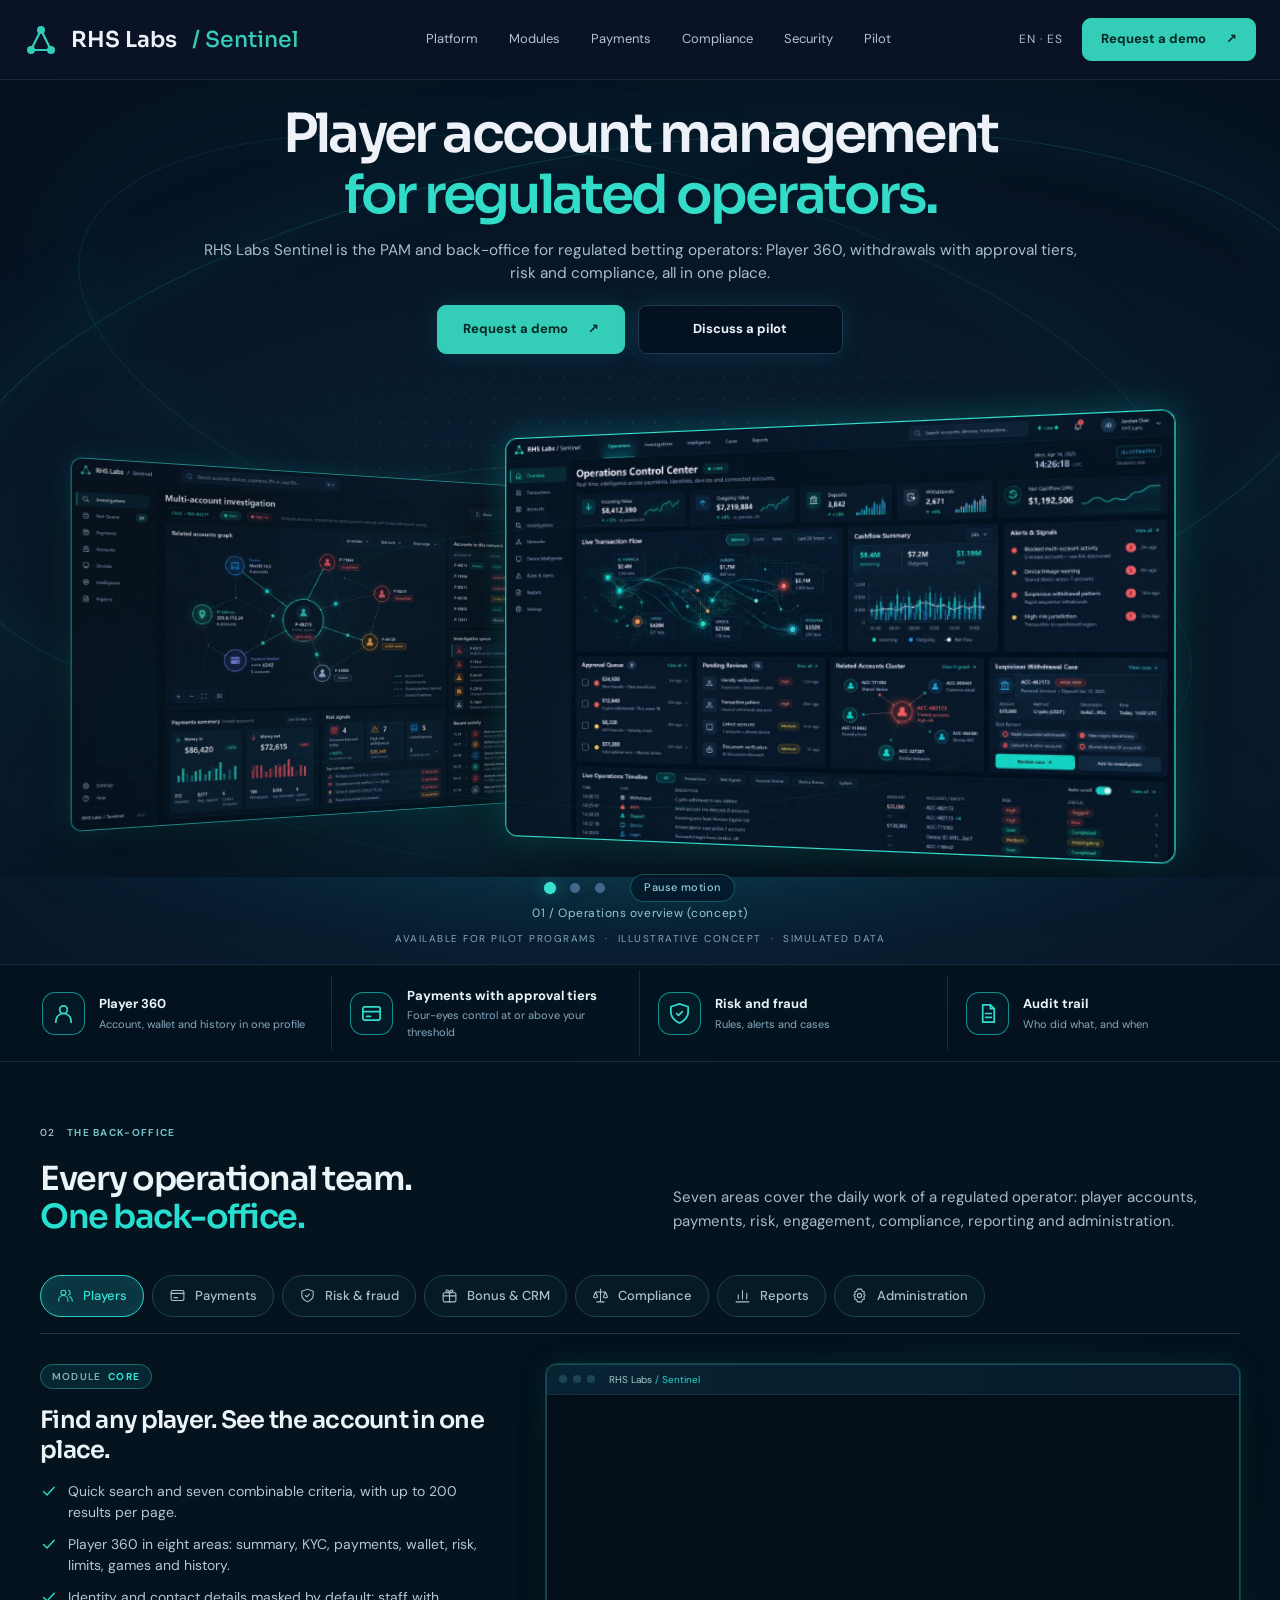
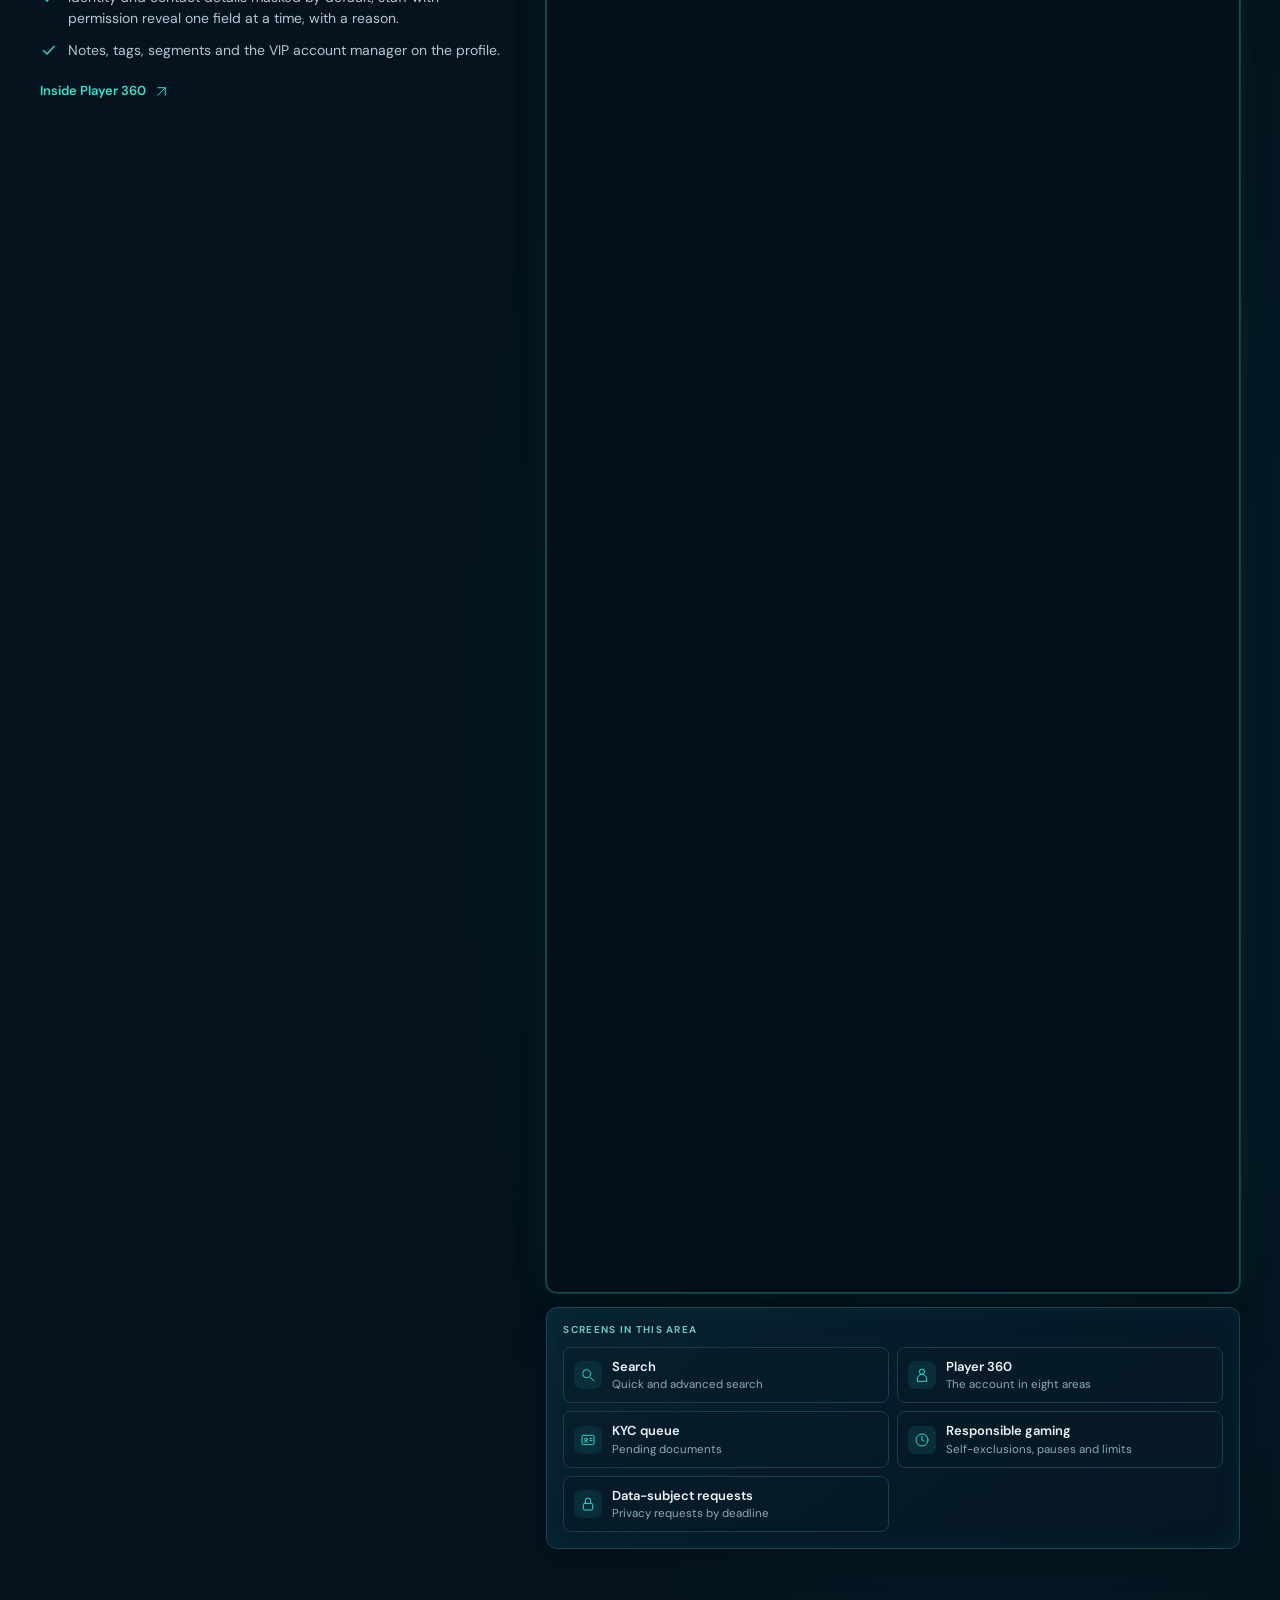
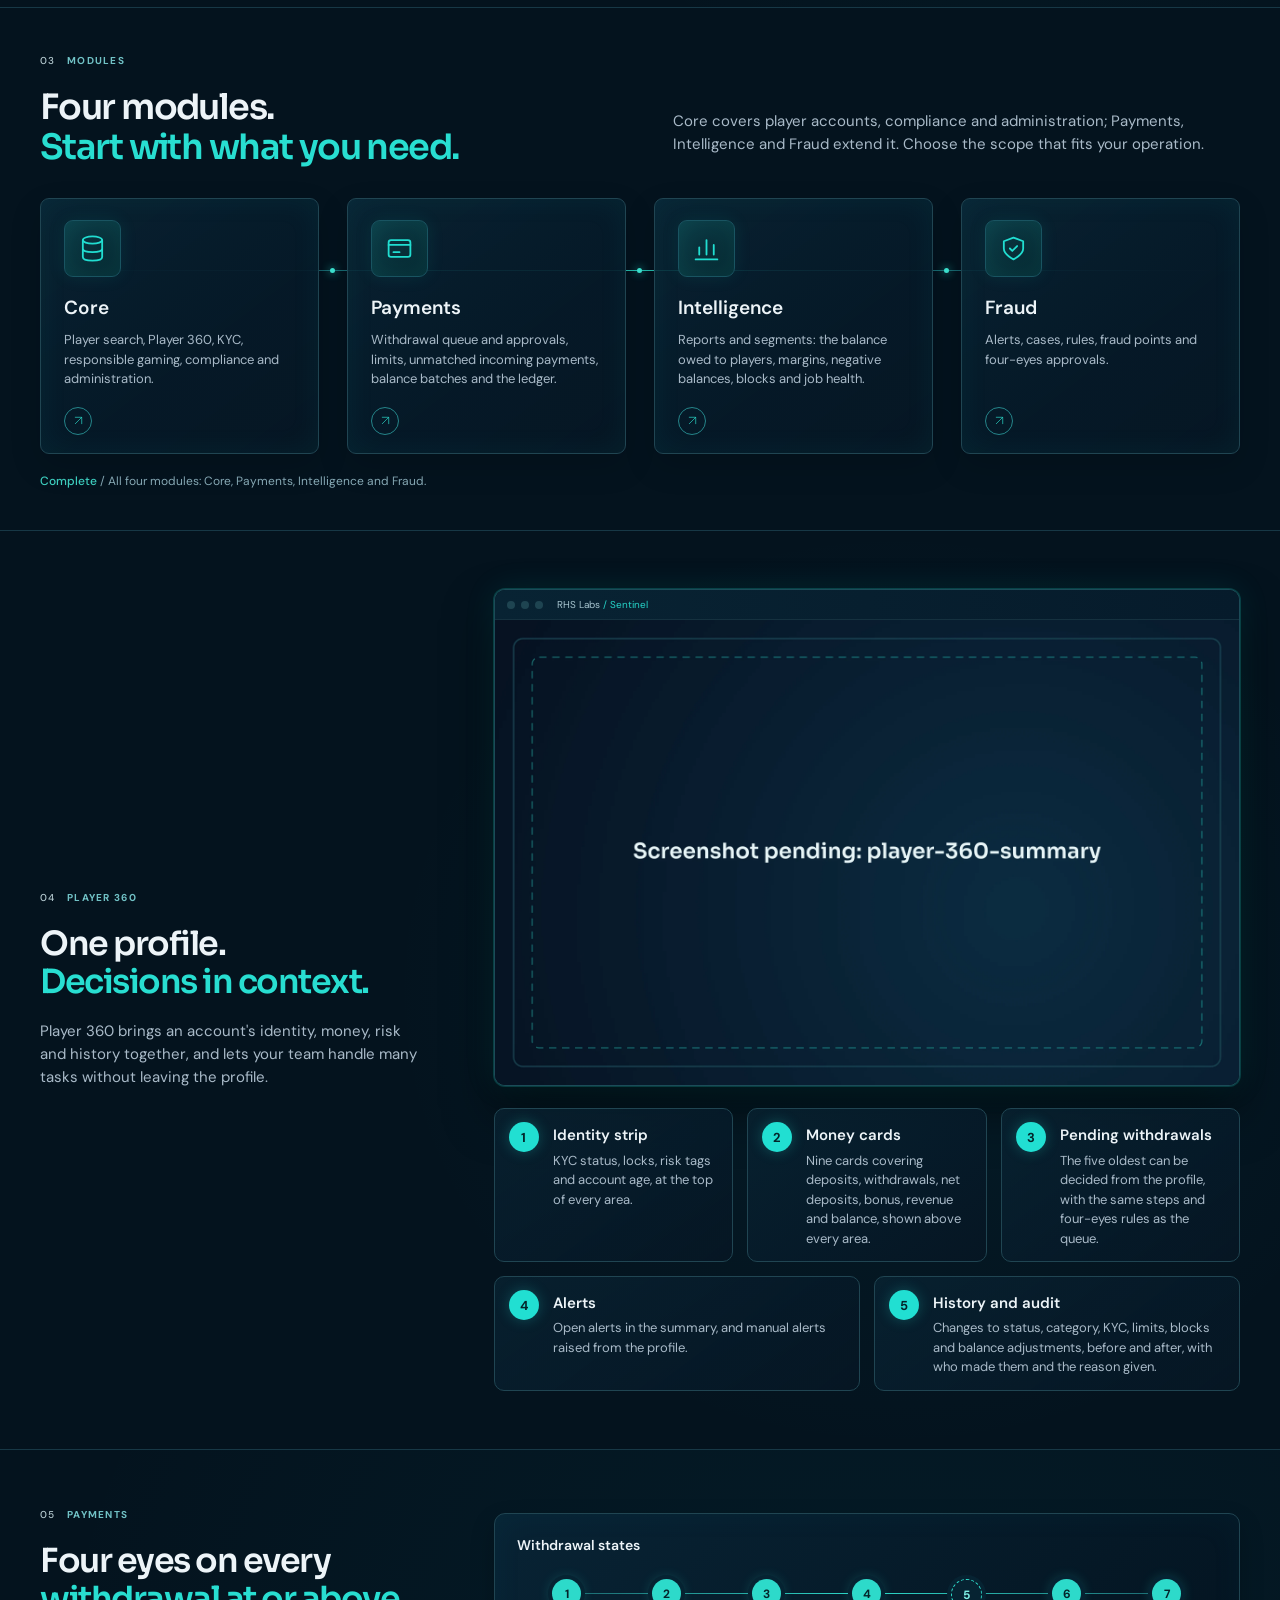
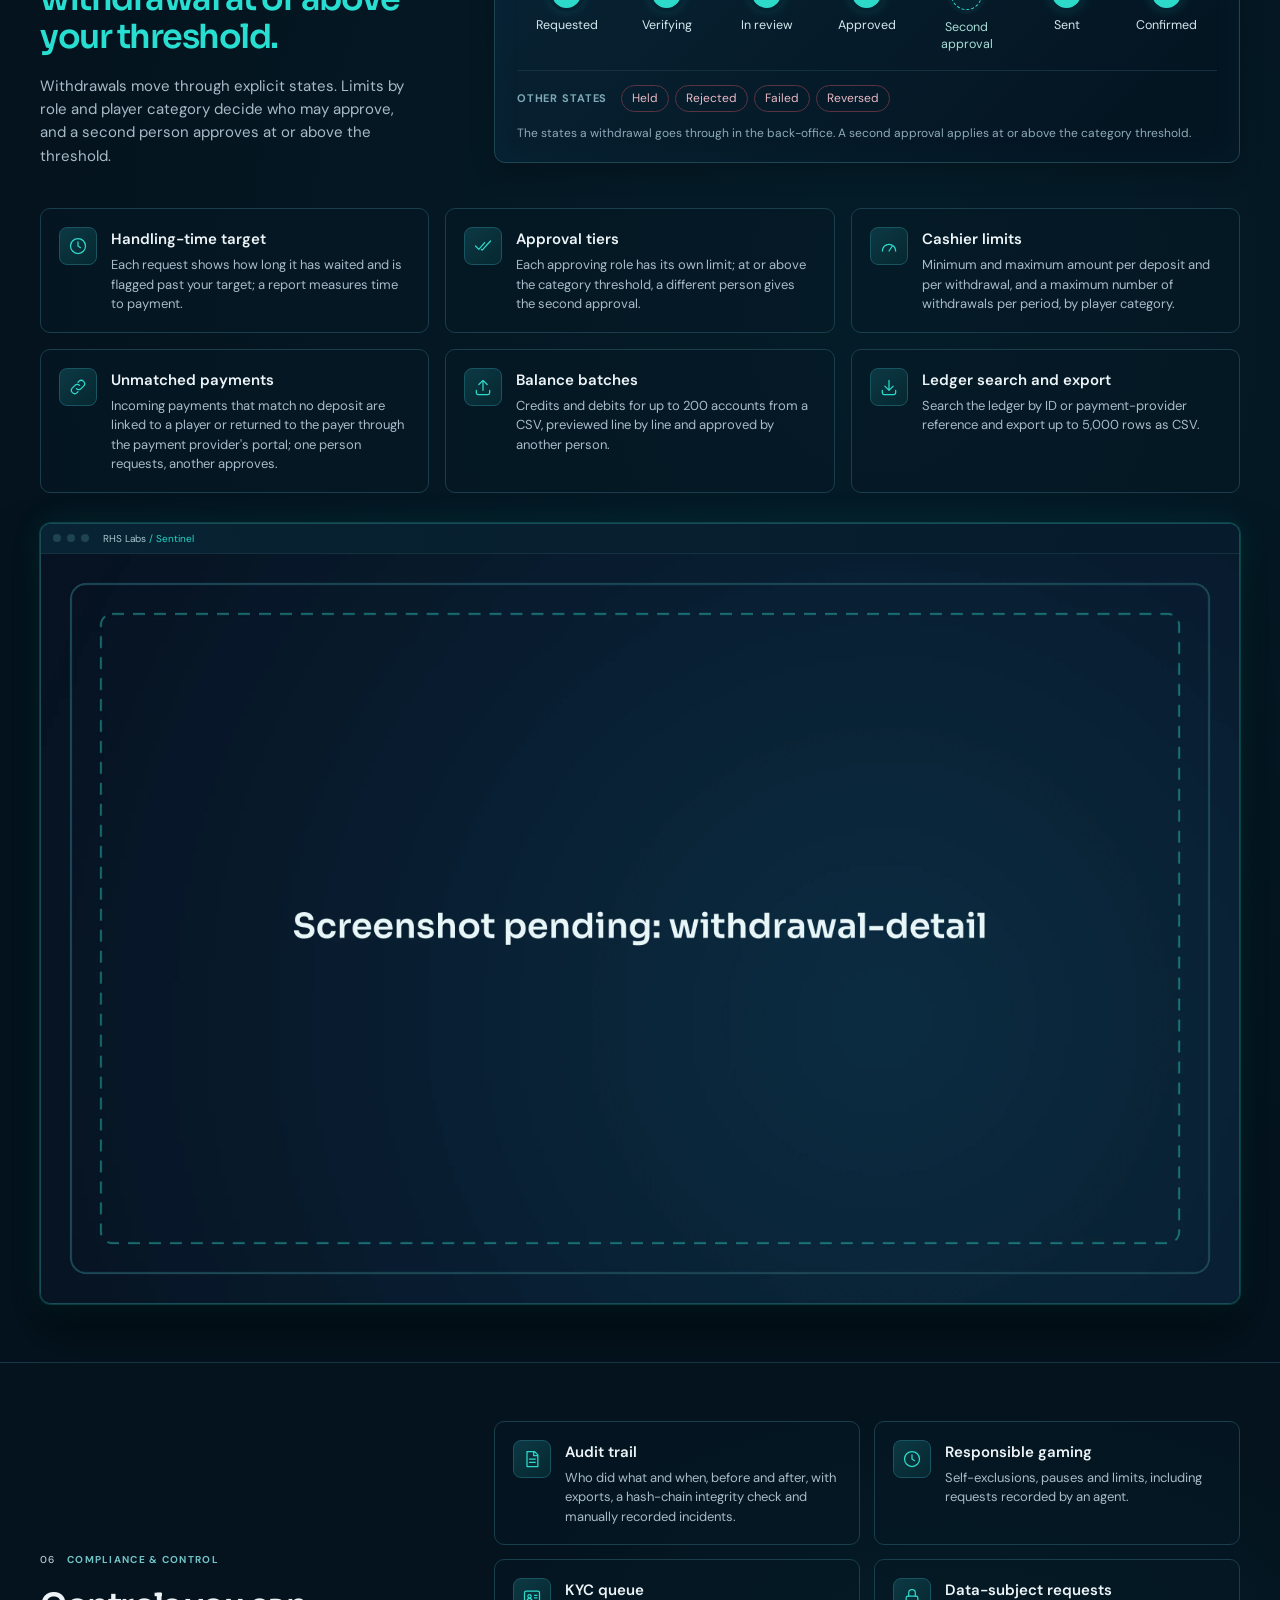
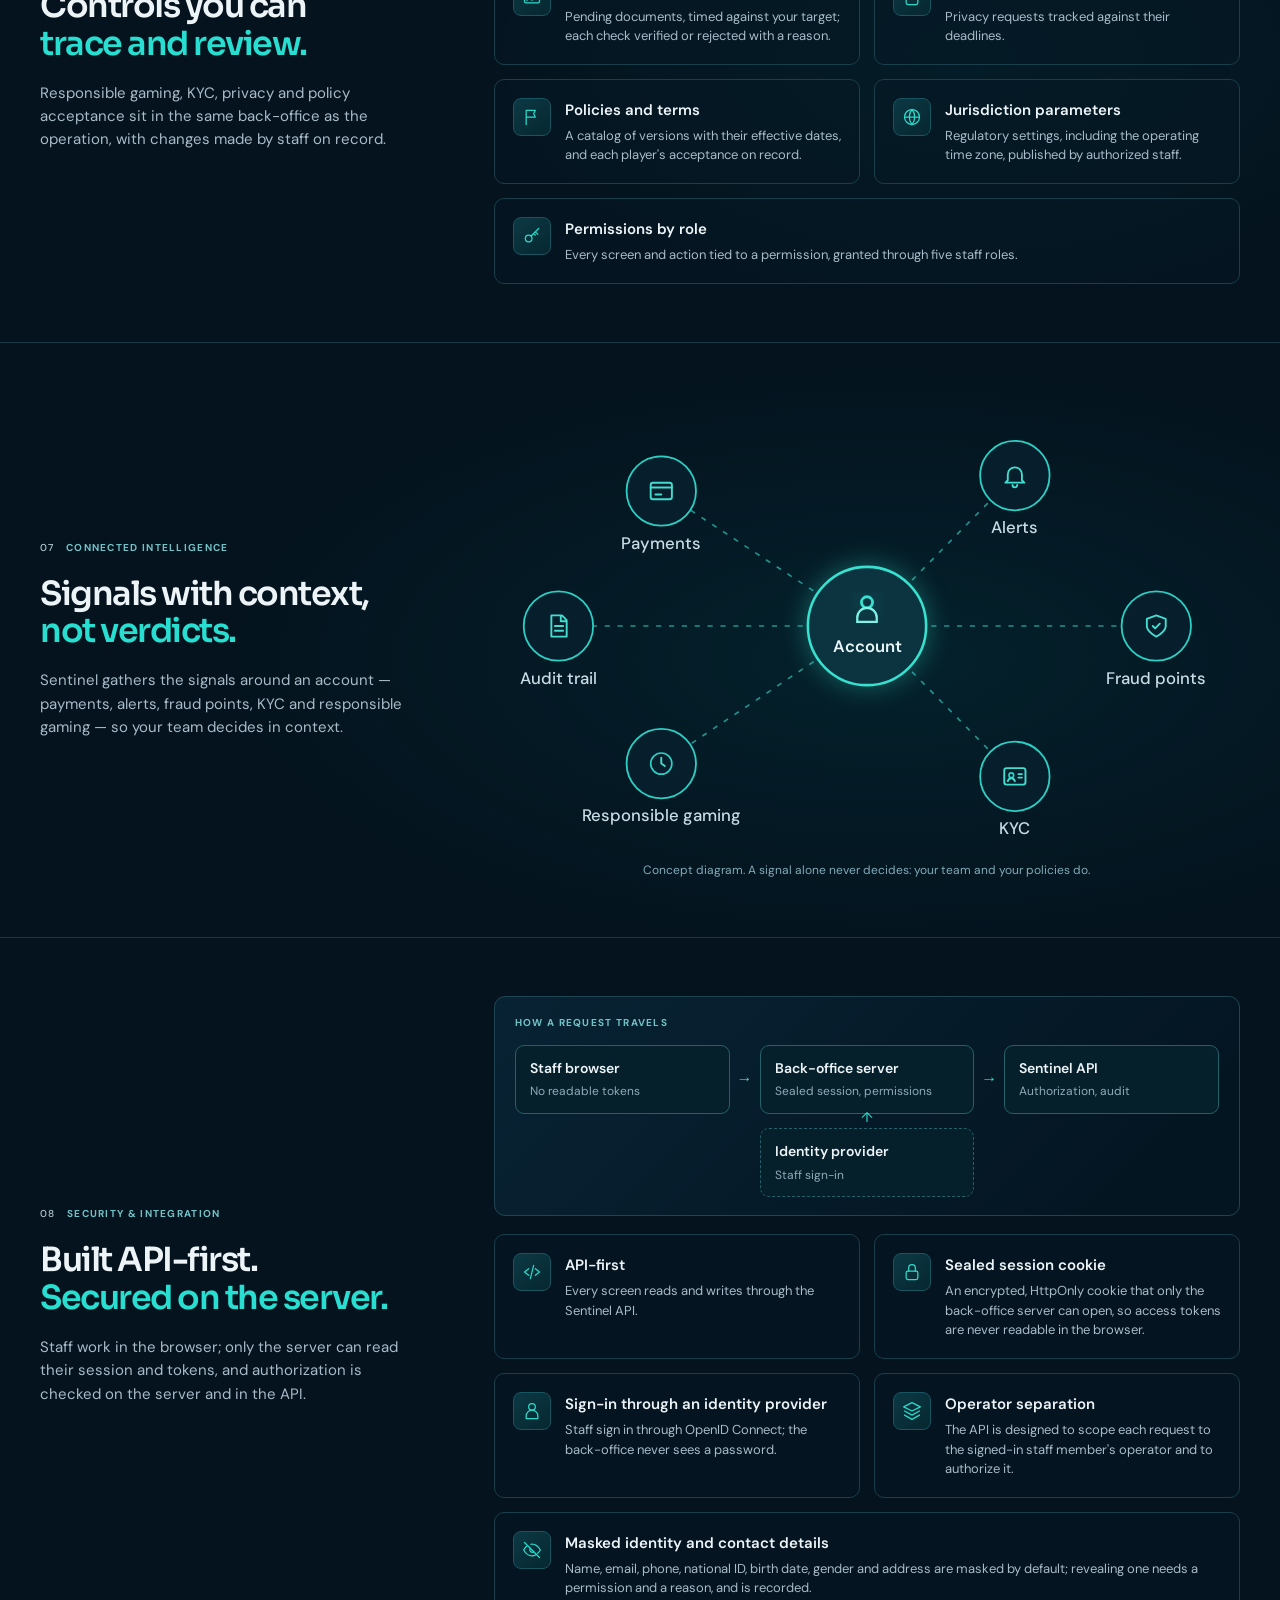
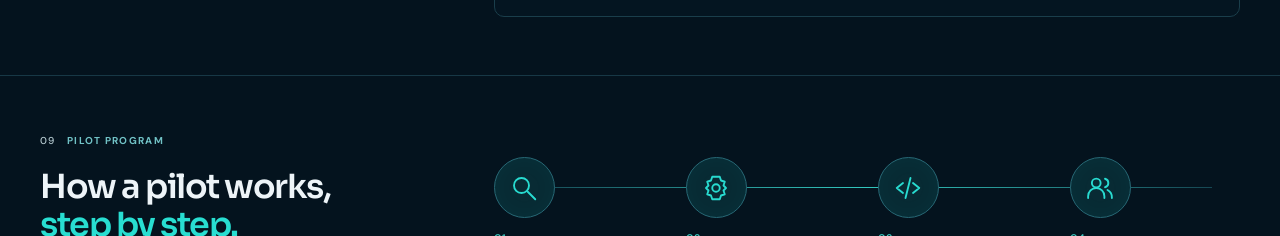
==== index.html @ 23874ad0 "fix(copy,docs): last check — Administration alt, Spanish step 03, hero copies in the commit step - T" ====
<!DOCTYPE html>
<html lang="en"><head>
<meta charset="utf-8"><meta name="viewport" content="width=device-width, initial-scale=1.0"><meta name="theme-color" content="#0A1426">
<title>RHS Labs Sentinel — PAM and back-office for regulated betting operators</title><meta name="description" content="Player account management and back-office for regulated betting operators: Player 360, withdrawals with approval tiers, risk, fraud and compliance. Available for pilot programs.">
<link rel="canonical" href="/"><link rel="alternate" hreflang="en" href="/"><link rel="alternate" hreflang="es" href="/es/"><link rel="alternate" hreflang="x-default" href="/">
<meta property="og:type" content="website"><meta property="og:site_name" content="RHS Labs"><meta property="og:title" content="RHS Labs Sentinel — PAM and back-office for regulated betting operators"><meta property="og:description" content="Player account management and back-office for regulated betting operators: Player 360, withdrawals with approval tiers, risk, fraud and compliance. Available for pilot programs."><meta property="og:locale" content="en_US"><meta property="og:locale:alternate" content="es_ES"><meta property="og:image" content="/assets/og-image-en.jpg"><meta property="og:image:width" content="1200"><meta property="og:image:height" content="630"><meta property="og:image:alt" content="RHS Labs Sentinel: player account management for regulated operators."><meta name="twitter:card" content="summary_large_image"><meta name="twitter:image" content="/assets/og-image-en.jpg">
<link rel="icon" href="/assets/favicon.svg" type="image/svg+xml"><link rel="preload" href="/assets/dashboard-1.webp" as="image" fetchpriority="high">
<link rel="preload" href="/assets/fonts/sora-latin-600-normal.woff2" as="font" type="font/woff2" crossorigin><link rel="preload" href="/assets/fonts/dm-sans-latin-400-normal.woff2" as="font" type="font/woff2" crossorigin>
<link rel="stylesheet" href="/assets/fonts.css"><link rel="stylesheet" href="/assets/hero-v6.css"><link rel="stylesheet" href="/site.css">
<script src="/site.js" defer></script><script src="/assets/hero-v6.js" defer></script>
</head><body><a class="rhs-skip" href="#platform">Skip to content</a>
<header><div class="bar wrap"><a class="brand" href="#home" aria-label="RHS Labs Sentinel — back to top"><svg viewBox="0 0 34 34" aria-hidden="true"><path d="M17 7L7 27H27Z" fill="none" stroke="#34CDB8" stroke-width="2.2" stroke-linejoin="round"/><circle cx="17" cy="7" r="4" fill="#34CDB8"/><circle cx="7" cy="27" r="4" fill="#34CDB8"/><circle cx="27" cy="27" r="4" fill="#34CDB8"/></svg>RHS Labs <em>/ Sentinel</em></a><nav class="nav" id="main-nav" aria-label="Main menu"><a href="#platform">Platform</a><a href="#modules">Modules</a><a href="#payments">Payments</a><a href="#compliance">Compliance</a><a href="#security">Security</a><a href="#pilot">Pilot</a><span class="rhs-mobile-language"><a href="/" data-language="en" lang="en" aria-label="English">EN</a> · <a href="/es/" data-language="es" lang="es" aria-label="Español">ES</a></span></nav><div class="nav-actions"><span class="lang"><a href="/" data-language="en" lang="en" aria-label="English">EN</a> · <a href="/es/" data-language="es" lang="es" aria-label="Español">ES</a></span><a class="btn sm" href="mailto:sales@rhs-labs.com?subject=Sentinel%20demo%20request&amp;body=Hello%20RHS%20Labs%20team%2C%0D%0A%0D%0AI%20would%20like%20a%20demo%20of%20RHS%20Labs%20Sentinel.%0D%0A%0D%0ACompany%3A%0D%0AJurisdiction%28s%29%3A%0D%0AApproximate%20volume%20%28active%20players%20or%20monthly%20transactions%29%3A%0D%0AModules%20of%20interest%20%28Core%2C%20Payments%2C%20Intelligence%2C%20Fraud%29%3A%0D%0A%0D%0APlease%20do%20not%20include%20player%20personal%20data%20in%20this%20email." data-cta="demo">Request a demo<span class="rhs-sr"> (opens your email application)</span> <span aria-hidden="true">↗</span></a><button class="hamburger" id="menu-toggle" aria-label="Open navigation" data-label-open="Open navigation" data-label-close="Close navigation" aria-expanded="false" aria-controls="main-nav"><svg viewBox="0 0 24 24"><path d="M4 7h16M4 12h16M4 17h16" stroke="currentColor" stroke-width="2" fill="none" stroke-linecap="round"/></svg></button></div></div></header><main><section id="home" class="hero-v2" aria-label="Sentinel platform showcase">
  <div class="hero-atmosphere" aria-hidden="true"><div class="glow-ribbon glow-a"></div><div class="glow-ribbon glow-b"></div><div class="dot-halo"></div></div>
  <div class="hero-heading wrap">
    <span class="hero-eyebrow">RHS LABS &nbsp;/&nbsp; SENTINEL PLATFORM</span>
    <h1>Player account management<br> <span>for regulated operators.</span></h1>
    <p class="hero-subtitle">RHS Labs Sentinel is the PAM and back-office for regulated betting operators: Player 360, withdrawals with approval tiers, risk and compliance, all in one place.</p>
    <div class="hero-buttons">
      <a class="btn" href="mailto:sales@rhs-labs.com?subject=Sentinel%20demo%20request&amp;body=Hello%20RHS%20Labs%20team%2C%0D%0A%0D%0AI%20would%20like%20a%20demo%20of%20RHS%20Labs%20Sentinel.%0D%0A%0D%0ACompany%3A%0D%0AJurisdiction%28s%29%3A%0D%0AApproximate%20volume%20%28active%20players%20or%20monthly%20transactions%29%3A%0D%0AModules%20of%20interest%20%28Core%2C%20Payments%2C%20Intelligence%2C%20Fraud%29%3A%0D%0A%0D%0APlease%20do%20not%20include%20player%20personal%20data%20in%20this%20email." data-cta="demo">Request a demo<span class="rhs-sr"> (opens your email application)</span> <span aria-hidden="true">↗</span></a>
      <a class="btn alt" href="#pilot">Discuss a pilot</a>
    </div>
  </div>
  <div class="carousel-area" id="hero-carousel" role="region" aria-roledescription="carousel" aria-label="Three concept illustrations of Sentinel">
    <div class="backlight" aria-hidden="true"></div>
    <div class="carousel-track" id="carousel-track" aria-live="off">
      <figure class="product-screen" data-index="0" aria-label="Operations overview (concept)"><div class="screen-art"><img src="/assets/dashboard-1.webp" width="1586" height="992" alt="Concept illustration, not the current product: an operations dashboard with simulated data." fetchpriority="high"></div></figure>
      <figure class="product-screen" data-index="1" aria-label="Investigation workspace (concept)"><div class="screen-art"><img src="/assets/dashboard-2.webp" width="1586" height="992" alt="Concept illustration, not the current product: an investigation dashboard with simulated data." decoding="async" fetchpriority="low"></div></figure>
      <figure class="product-screen" data-index="2" aria-label="Payments overview (concept)"><div class="screen-art"><img src="/assets/dashboard-3.webp" width="1586" height="992" alt="Concept illustration, not the current product: a payments dashboard with simulated data." decoding="async" fetchpriority="low"></div></figure>
    </div>
    <div class="carousel-controls">
      <div class="carousel-dots" role="group" aria-label="Choose showcase screen">
        <button class="carousel-dot is-current" data-showcase="0" type="button" aria-label="Show Operations overview (concept)" aria-current="true"></button>
        <button class="carousel-dot" data-showcase="1" type="button" aria-label="Show Investigation workspace (concept)"></button>
        <button class="carousel-dot" data-showcase="2" type="button" aria-label="Show Payments overview (concept)"></button>
      </div>
      <button class="carousel-pause" id="motion-toggle" type="button" aria-pressed="false" data-label-pause="Pause motion" data-label-resume="Resume motion">Pause motion</button>
    </div>
    <p class="screen-name" id="showcase-title" data-suffix="CONTINUOUS 3D ORBIT">01 &nbsp; / &nbsp; Operations overview (concept)</p>
  </div>
  <div class="carousel-disclosure" data-hero-images="concept">AVAILABLE FOR PILOT PROGRAMS &nbsp;·&nbsp; ILLUSTRATIVE CONCEPT &nbsp;·&nbsp; SIMULATED DATA</div>
  <div class="hero-feature-strip"><div class="wrap feature-grid">
    <div class="value-point"><span class="value-symbol" aria-hidden="true"><svg viewBox="0 0 24 24"><circle cx="12" cy="8" r="4"/><path d="M4 21v-1a8 8 0 0 1 16 0v1"/></svg></span><span><b>Player 360</b><small>Account, wallet and history in one profile</small></span></div>
    <div class="value-point"><span class="value-symbol" aria-hidden="true"><svg viewBox="0 0 24 24"><rect x="3" y="5" width="18" height="14" rx="2"/><path d="M3 10h18M7 15h4"/></svg></span><span><b>Payments with approval tiers</b><small>Four-eyes control at or above your threshold</small></span></div>
    <div class="value-point"><span class="value-symbol" aria-hidden="true"><svg viewBox="0 0 24 24"><path d="M12 22s9-4 9-11V5l-9-3-9 3v6c0 7 9 11 9 11z"/><path d="m9 12 2 2 4-4"/></svg></span><span><b>Risk and fraud</b><small>Rules, alerts and cases</small></span></div>
    <div class="value-point"><span class="value-symbol" aria-hidden="true"><svg viewBox="0 0 24 24"><path d="M7 3h8l4 4v14H7z"/><path d="M15 3v4h4M10 12h6M10 16h6"/></svg></span><span><b>Audit trail</b><small>Who did what, and when</small></span></div>
  </div></div>
</section>
<div class="rhs-content">
<section id="platform" class="rhs-sector rhs-tour-sector" data-sector="2"><div class="wrap"><div class="rhs-section-heading"><div class="rhs-sector-copy"><span class="rhs-kicker"><b>02</b> THE BACK-OFFICE</span><h2>Every operational team.<br><em>One back-office.</em></h2><p>Seven areas cover the daily work of a regulated operator: player accounts, payments, risk, engagement, compliance, reporting and administration.</p></div></div><div class="rhs-tour" data-tour><div class="rhs-tour-tabs" role="tablist" aria-label="Back-office areas"><button type="button" role="tab" class="rhs-tour-tab" id="tour-tab-players" aria-controls="tour-players" aria-selected="true" tabindex="0"><svg class="rhs-icon " viewBox="0 0 24 24" aria-hidden="true" fill="none" stroke="currentColor" stroke-width="1.5" stroke-linecap="round" stroke-linejoin="round"><circle cx="9" cy="8" r="3.5"/><path d="M2.5 20v-1.5a6.5 6.5 0 0 1 13 0V20"/><path d="M16 4.6a3.5 3.5 0 0 1 0 6.8M18 13.6a6.5 6.5 0 0 1 3.5 5.9V20"/></svg><span>Players</span></button><button type="button" role="tab" class="rhs-tour-tab" id="tour-tab-payments" aria-controls="tour-payments" aria-selected="false" tabindex="-1"><svg class="rhs-icon " viewBox="0 0 24 24" aria-hidden="true" fill="none" stroke="currentColor" stroke-width="1.5" stroke-linecap="round" stroke-linejoin="round"><rect x="3" y="5" width="18" height="14" rx="2"/><path d="M3 9h18M7 15h5"/></svg><span>Payments</span></button><button type="button" role="tab" class="rhs-tour-tab" id="tour-tab-risk" aria-controls="tour-risk" aria-selected="false" tabindex="-1"><svg class="rhs-icon " viewBox="0 0 24 24" aria-hidden="true" fill="none" stroke="currentColor" stroke-width="1.5" stroke-linecap="round" stroke-linejoin="round"><path d="m12 3 8 3v6c0 5-8 9-8 9S4 17 4 12V6Z"/><path d="m9 12 2 2 4-4"/></svg><span>Risk & fraud</span></button><button type="button" role="tab" class="rhs-tour-tab" id="tour-tab-engagement" aria-controls="tour-engagement" aria-selected="false" tabindex="-1"><svg class="rhs-icon " viewBox="0 0 24 24" aria-hidden="true" fill="none" stroke="currentColor" stroke-width="1.5" stroke-linecap="round" stroke-linejoin="round"><rect x="3" y="8" width="18" height="13" rx="2"/><path d="M12 8v13M3 12.5h18M12 8S10.5 3.5 8 4.4 8.6 8 12 8Zm0 0s1.5-4.5 4-3.6S15.4 8 12 8Z"/></svg><span>Bonus & CRM</span></button><button type="button" role="tab" class="rhs-tour-tab" id="tour-tab-compliance" aria-controls="tour-compliance" aria-selected="false" tabindex="-1"><svg class="rhs-icon " viewBox="0 0 24 24" aria-hidden="true" fill="none" stroke="currentColor" stroke-width="1.5" stroke-linecap="round" stroke-linejoin="round"><path d="M12 3v18M7 21h10M5 7h14M5 7l-3 7a4 4 0 0 0 6 0Zm14 0-3 7a4 4 0 0 0 6 0Z"/></svg><span>Compliance</span></button><button type="button" role="tab" class="rhs-tour-tab" id="tour-tab-reports" aria-controls="tour-reports" aria-selected="false" tabindex="-1"><svg class="rhs-icon " viewBox="0 0 24 24" aria-hidden="true" fill="none" stroke="currentColor" stroke-width="1.5" stroke-linecap="round" stroke-linejoin="round"><path d="M3 21h18M6 17v-6m6 6V5m6 12v-8"/></svg><span>Reports</span></button><button type="button" role="tab" class="rhs-tour-tab" id="tour-tab-admin" aria-controls="tour-admin" aria-selected="false" tabindex="-1"><svg class="rhs-icon " viewBox="0 0 24 24" aria-hidden="true" fill="none" stroke="currentColor" stroke-width="1.5" stroke-linecap="round" stroke-linejoin="round"><path d="m9 3-1 3-3 1 1 3-2 2 2 2-1 3 3 1 1 3h6l1-3 3-1-1-3 2-2-2-2 1-3-3-1-1-3Z"/><circle cx="12" cy="12" r="3"/></svg><span>Administration</span></button></div><div class="rhs-tour-panel" role="tabpanel" id="tour-players" aria-labelledby="tour-tab-players" tabindex="0"><div class="rhs-tour-copy"><span class="rhs-module rhs-module-core"><b>Module</b> Core</span><h3>Find any player. See the account in one place.</h3><ul class="rhs-ticks"><li><svg class="rhs-icon " viewBox="0 0 24 24" aria-hidden="true" fill="none" stroke="currentColor" stroke-width="1.5" stroke-linecap="round" stroke-linejoin="round"><path d="m5 12 5 5L20 6"/></svg><span>Quick search and seven combinable criteria, with up to 200 results per page.</span></li><li><svg class="rhs-icon " viewBox="0 0 24 24" aria-hidden="true" fill="none" stroke="currentColor" stroke-width="1.5" stroke-linecap="round" stroke-linejoin="round"><path d="m5 12 5 5L20 6"/></svg><span>Player 360 in eight areas: summary, KYC, payments, wallet, risk, limits, games and history.</span></li><li><svg class="rhs-icon " viewBox="0 0 24 24" aria-hidden="true" fill="none" stroke="currentColor" stroke-width="1.5" stroke-linecap="round" stroke-linejoin="round"><path d="m5 12 5 5L20 6"/></svg><span>Identity and contact details masked by default; staff with permission reveal one field at a time, with a reason.</span></li><li><svg class="rhs-icon " viewBox="0 0 24 24" aria-hidden="true" fill="none" stroke="currentColor" stroke-width="1.5" stroke-linecap="round" stroke-linejoin="round"><path d="m5 12 5 5L20 6"/></svg><span>Notes, tags, segments and the VIP account manager on the profile.</span></li></ul><a class="rhs-more" href="#player-360">Inside Player 360 <svg class="rhs-icon " viewBox="0 0 24 24" aria-hidden="true" fill="none" stroke="currentColor" stroke-width="1.5" stroke-linecap="round" stroke-linejoin="round"><path d="M5 19 19 5M5 5h14v14"/></svg></a></div><div class="rhs-tour-visual"><figure class="rhs-frame rhs-frame-phone"><div class="rhs-frame-bar" aria-hidden="true"><i></i><i></i><i></i><span>RHS Labs <em>/ Sentinel</em></span></div><div class="rhs-frame-shot"><picture><source media="(max-width: 560px)" srcset="/assets/product/player-360-summary-mobile.webp" width="780" height="1688"><img src="/assets/product/player-360-payments.webp" width="3200" height="2000" alt="Sentinel back-office: the payments area of a synthetic player&#x27;s Player 360." loading="lazy" decoding="async"></picture></div></figure><div class="rhs-screens"><p class="rhs-screens-title" id="tour-screens-players">Screens in this area</p><ul aria-labelledby="tour-screens-players"><li><svg class="rhs-icon " viewBox="0 0 24 24" aria-hidden="true" fill="none" stroke="currentColor" stroke-width="1.5" stroke-linecap="round" stroke-linejoin="round"><circle cx="10" cy="10" r="6"/><path d="m15 15 6 6"/></svg><b>Search</b><small>Quick and advanced search</small></li><li><svg class="rhs-icon " viewBox="0 0 24 24" aria-hidden="true" fill="none" stroke="currentColor" stroke-width="1.5" stroke-linecap="round" stroke-linejoin="round"><circle cx="12" cy="7" r="4"/><path d="M5 21v-3a7 7 0 0 1 14 0v3Z"/></svg><b>Player 360</b><small>The account in eight areas</small></li><li><svg class="rhs-icon " viewBox="0 0 24 24" aria-hidden="true" fill="none" stroke="currentColor" stroke-width="1.5" stroke-linecap="round" stroke-linejoin="round"><rect x="3" y="5" width="18" height="14" rx="2"/><circle cx="9" cy="11" r="2"/><path d="M6 16c.6-1.6 1.7-2.4 3-2.4s2.4.8 3 2.4M15 10h3M15 13h3"/></svg><b>KYC queue</b><small>Pending documents</small></li><li><svg class="rhs-icon " viewBox="0 0 24 24" aria-hidden="true" fill="none" stroke="currentColor" stroke-width="1.5" stroke-linecap="round" stroke-linejoin="round"><circle cx="12" cy="12" r="9"/><path d="M12 7v5l3 2"/></svg><b>Responsible gaming</b><small>Self-exclusions, pauses and limits</small></li><li><svg class="rhs-icon " viewBox="0 0 24 24" aria-hidden="true" fill="none" stroke="currentColor" stroke-width="1.5" stroke-linecap="round" stroke-linejoin="round"><rect x="5" y="11" width="14" height="10" rx="2"/><path d="M8 11V7a4 4 0 0 1 8 0v4"/></svg><b>Data-subject requests</b><small>Privacy requests by deadline</small></li></ul></div></div></div><div class="rhs-tour-panel" role="tabpanel" id="tour-payments" aria-labelledby="tour-tab-payments" tabindex="0" hidden><div class="rhs-tour-copy"><span class="rhs-module rhs-module-payments"><b>Module</b> Payments</span><h3>Withdrawals under control, from request to payout.</h3><ul class="rhs-ticks"><li><svg class="rhs-icon " viewBox="0 0 24 24" aria-hidden="true" fill="none" stroke="currentColor" stroke-width="1.5" stroke-linecap="round" stroke-linejoin="round"><path d="m5 12 5 5L20 6"/></svg><span>A withdrawal queue that flags every request waiting past your handling-time target.</span></li><li><svg class="rhs-icon " viewBox="0 0 24 24" aria-hidden="true" fill="none" stroke="currentColor" stroke-width="1.5" stroke-linecap="round" stroke-linejoin="round"><path d="m5 12 5 5L20 6"/></svg><span>Approval limits by role and player category, with a second approver at or above the threshold.</span></li><li><svg class="rhs-icon " viewBox="0 0 24 24" aria-hidden="true" fill="none" stroke="currentColor" stroke-width="1.5" stroke-linecap="round" stroke-linejoin="round"><path d="m5 12 5 5L20 6"/></svg><span>Unmatched incoming payments linked to a player or returned to the payer, each approved by a second person.</span></li><li><svg class="rhs-icon " viewBox="0 0 24 24" aria-hidden="true" fill="none" stroke="currentColor" stroke-width="1.5" stroke-linecap="round" stroke-linejoin="round"><path d="m5 12 5 5L20 6"/></svg><span>Ledger search across players, with totals and CSV export.</span></li></ul><a class="rhs-more" href="#payments">Payments in detail <svg class="rhs-icon " viewBox="0 0 24 24" aria-hidden="true" fill="none" stroke="currentColor" stroke-width="1.5" stroke-linecap="round" stroke-linejoin="round"><path d="M5 19 19 5M5 5h14v14"/></svg></a></div><div class="rhs-tour-visual"><figure class="rhs-frame rhs-frame-phone"><div class="rhs-frame-bar" aria-hidden="true"><i></i><i></i><i></i><span>RHS Labs <em>/ Sentinel</em></span></div><div class="rhs-frame-shot"><picture><source media="(max-width: 560px)" srcset="/assets/product/withdrawals-queue-mobile.webp" width="780" height="1688"><img src="/assets/product/withdrawals-queue.webp" width="3200" height="2000" alt="Sentinel back-office: withdrawal queue with synthetic requests." loading="lazy" decoding="async"></picture></div></figure><div class="rhs-screens"><p class="rhs-screens-title" id="tour-screens-payments">Screens in this area</p><ul aria-labelledby="tour-screens-payments"><li><svg class="rhs-icon " viewBox="0 0 24 24" aria-hidden="true" fill="none" stroke="currentColor" stroke-width="1.5" stroke-linecap="round" stroke-linejoin="round"><rect x="3" y="5" width="18" height="14" rx="2"/><path d="M3 9h18M7 15h5"/></svg><b>Withdrawals</b><small>Queue and decision steps</small></li><li><svg class="rhs-icon " viewBox="0 0 24 24" aria-hidden="true" fill="none" stroke="currentColor" stroke-width="1.5" stroke-linecap="round" stroke-linejoin="round"><path d="M8 6h13M8 12h13M8 18h13M3 6h.01M3 12h.01M3 18h.01"/></svg><b>Transactions</b><small>Ledger search and CSV</small></li><li><svg class="rhs-icon " viewBox="0 0 24 24" aria-hidden="true" fill="none" stroke="currentColor" stroke-width="1.5" stroke-linecap="round" stroke-linejoin="round"><path d="M10 14a4 4 0 0 0 5.7 0l3-3a4 4 0 0 0-5.7-5.7l-1 1M14 10a4 4 0 0 0-5.7 0l-3 3a4 4 0 0 0 5.7 5.7l1-1"/></svg><b>Reconciliation</b><small>Unmatched incoming payments</small></li><li><svg class="rhs-icon " viewBox="0 0 24 24" aria-hidden="true" fill="none" stroke="currentColor" stroke-width="1.5" stroke-linecap="round" stroke-linejoin="round"><path d="M12 16V4M7 9l5-5 5 5M4 16v3a2 2 0 0 0 2 2h12a2 2 0 0 0 2-2v-3"/></svg><b>Balance batches</b><small>CSV batches with approval</small></li><li><svg class="rhs-icon " viewBox="0 0 24 24" aria-hidden="true" fill="none" stroke="currentColor" stroke-width="1.5" stroke-linecap="round" stroke-linejoin="round"><path d="M4 18a8 8 0 1 1 16 0M12 18l4-6"/></svg><b>Cashier limits</b><small>Operator payment limits</small></li><li><svg class="rhs-icon " viewBox="0 0 24 24" aria-hidden="true" fill="none" stroke="currentColor" stroke-width="1.5" stroke-linecap="round" stroke-linejoin="round"><path d="m3 12 4 4 7-8M10 16l1 1 10-11"/></svg><b>Approval limits</b><small>Who approves how much</small></li></ul></div></div></div><div class="rhs-tour-panel" role="tabpanel" id="tour-risk" aria-labelledby="tour-tab-risk" tabindex="0" hidden><div class="rhs-tour-copy"><span class="rhs-module rhs-module-fraud"><b>Module</b> Fraud</span><h3>From alert to closed case.</h3><ul class="rhs-ticks"><li><svg class="rhs-icon " viewBox="0 0 24 24" aria-hidden="true" fill="none" stroke="currentColor" stroke-width="1.5" stroke-linecap="round" stroke-linejoin="round"><path d="m5 12 5 5L20 6"/></svg><span>Alert queue with filters, claim and assignment, and bulk resolution by root cause.</span></li><li><svg class="rhs-icon " viewBox="0 0 24 24" aria-hidden="true" fill="none" stroke="currentColor" stroke-width="1.5" stroke-linecap="round" stroke-linejoin="round"><path d="m5 12 5 5L20 6"/></svg><span>Cases with triage, reassignment, linked withdrawals and closure by root cause.</span></li><li><svg class="rhs-icon " viewBox="0 0 24 24" aria-hidden="true" fill="none" stroke="currentColor" stroke-width="1.5" stroke-linecap="round" stroke-linejoin="round"><path d="m5 12 5 5L20 6"/></svg><span>Rules with fire counts and false-positive rates; the editor requires a simulation before a change is proposed, and putting a blocking rule in force needs a second approver.</span></li><li><svg class="rhs-icon " viewBox="0 0 24 24" aria-hidden="true" fill="none" stroke="currentColor" stroke-width="1.5" stroke-linecap="round" stroke-linejoin="round"><path d="m5 12 5 5L20 6"/></svg><span>Fraud points per player, manual adjustments with a reason, and rule-exemption requests decided by a second person.</span></li></ul></div><div class="rhs-tour-visual"><figure class="rhs-frame rhs-frame-phone"><div class="rhs-frame-bar" aria-hidden="true"><i></i><i></i><i></i><span>RHS Labs <em>/ Sentinel</em></span></div><div class="rhs-frame-shot"><picture><source media="(max-width: 560px)" srcset="/assets/product/alerts-mobile.webp" width="780" height="1688"><img src="/assets/product/alerts.webp" width="3200" height="2000" alt="Sentinel back-office: alert queue with synthetic alerts." loading="lazy" decoding="async"></picture></div></figure><div class="rhs-screens"><p class="rhs-screens-title" id="tour-screens-risk">Screens in this area</p><ul aria-labelledby="tour-screens-risk"><li><svg class="rhs-icon " viewBox="0 0 24 24" aria-hidden="true" fill="none" stroke="currentColor" stroke-width="1.5" stroke-linecap="round" stroke-linejoin="round"><path d="M6 16v-5a6 6 0 0 1 12 0v5l2 2H4Z"/><path d="M10 20a2 2 0 0 0 4 0"/></svg><b>Alerts</b><small>Queue, claim and resolution</small></li><li><svg class="rhs-icon " viewBox="0 0 24 24" aria-hidden="true" fill="none" stroke="currentColor" stroke-width="1.5" stroke-linecap="round" stroke-linejoin="round"><rect x="3" y="7" width="18" height="13" rx="2"/><path d="M8 7V5a2 2 0 0 1 2-2h4a2 2 0 0 1 2 2v2M3 13h18"/></svg><b>Cases</b><small>Investigation workspace</small></li><li><svg class="rhs-icon " viewBox="0 0 24 24" aria-hidden="true" fill="none" stroke="currentColor" stroke-width="1.5" stroke-linecap="round" stroke-linejoin="round"><path d="M4 6h10M4 12h16M4 18h7"/><circle cx="17" cy="6" r="2"/><circle cx="14" cy="18" r="2"/></svg><b>Rules</b><small>Metrics, editor and firings</small></li><li><svg class="rhs-icon " viewBox="0 0 24 24" aria-hidden="true" fill="none" stroke="currentColor" stroke-width="1.5" stroke-linecap="round" stroke-linejoin="round"><path d="m3 12 4 4 7-8M10 16l1 1 10-11"/></svg><b>Approvals</b><small>Four-eyes decisions</small></li></ul></div></div></div><div class="rhs-tour-panel" role="tabpanel" id="tour-engagement" aria-labelledby="tour-tab-engagement" tabindex="0" hidden><div class="rhs-tour-copy"><span class="rhs-module rhs-module-core"><b>Module</b> Core</span><h3>Bonus campaigns aimed at saved segments.</h3><ul class="rhs-ticks"><li><svg class="rhs-icon " viewBox="0 0 24 24" aria-hidden="true" fill="none" stroke="currentColor" stroke-width="1.5" stroke-linecap="round" stroke-linejoin="round"><path d="m5 12 5 5L20 6"/></svg><span>Segments built from rules and groups, versioned, with an account count you can run before saving.</span></li><li><svg class="rhs-icon " viewBox="0 0 24 24" aria-hidden="true" fill="none" stroke="currentColor" stroke-width="1.5" stroke-linecap="round" stroke-linejoin="round"><path d="m5 12 5 5L20 6"/></svg><span>Bulk blocks or releases for a saved segment or a player list, previewed first; above an account threshold, a second person approves.</span></li><li><svg class="rhs-icon " viewBox="0 0 24 24" aria-hidden="true" fill="none" stroke="currentColor" stroke-width="1.5" stroke-linecap="round" stroke-linejoin="round"><path d="m5 12 5 5L20 6"/></svg><span>A VIP portfolio: an account manager for each VIP player, with contact restrictions.</span></li><li><svg class="rhs-icon " viewBox="0 0 24 24" aria-hidden="true" fill="none" stroke="currentColor" stroke-width="1.5" stroke-linecap="round" stroke-linejoin="round"><path d="m5 12 5 5L20 6"/></svg><span>Service tickets, and CRM templates approved by someone other than their author.</span></li></ul></div><div class="rhs-tour-visual"><figure class="rhs-frame "><div class="rhs-frame-bar" aria-hidden="true"><i></i><i></i><i></i><span>RHS Labs <em>/ Sentinel</em></span></div><div class="rhs-frame-shot"><picture><img src="/assets/product/segments.webp" width="3200" height="2000" alt="Sentinel back-office: segment list with synthetic segments." loading="lazy" decoding="async"></picture></div></figure><div class="rhs-screens"><p class="rhs-screens-title" id="tour-screens-engagement">Screens in this area</p><ul aria-labelledby="tour-screens-engagement"><li><svg class="rhs-icon " viewBox="0 0 24 24" aria-hidden="true" fill="none" stroke="currentColor" stroke-width="1.5" stroke-linecap="round" stroke-linejoin="round"><circle cx="12" cy="12" r="9"/><circle cx="12" cy="12" r="5"/><circle cx="12" cy="12" r="1"/></svg><b>Segments</b><small>Rules, groups and counts</small></li><li><svg class="rhs-icon " viewBox="0 0 24 24" aria-hidden="true" fill="none" stroke="currentColor" stroke-width="1.5" stroke-linecap="round" stroke-linejoin="round"><rect x="3" y="8" width="18" height="13" rx="2"/><path d="M12 8v13M3 12.5h18M12 8S10.5 3.5 8 4.4 8.6 8 12 8Zm0 0s1.5-4.5 4-3.6S15.4 8 12 8Z"/></svg><b>Bonus</b><small>Campaigns and audiences</small></li><li><svg class="rhs-icon " viewBox="0 0 24 24" aria-hidden="true" fill="none" stroke="currentColor" stroke-width="1.5" stroke-linecap="round" stroke-linejoin="round"><path d="m2 7 10-5 10 5-10 5ZM3 12l9 5 9-5M3 17l9 5 9-5"/></svg><b>Bulk actions</b><small>Preview, then run</small></li><li><svg class="rhs-icon " viewBox="0 0 24 24" aria-hidden="true" fill="none" stroke="currentColor" stroke-width="1.5" stroke-linecap="round" stroke-linejoin="round"><path d="m12 3 2.7 5.6 6.1.9-4.4 4.3 1 6.1L12 17l-5.4 2.9 1-6.1L3.2 9.5l6.1-.9Z"/></svg><b>VIP portfolio</b><small>Account managers</small></li><li><svg class="rhs-icon " viewBox="0 0 24 24" aria-hidden="true" fill="none" stroke="currentColor" stroke-width="1.5" stroke-linecap="round" stroke-linejoin="round"><path d="M4 5h16v11H9l-5 4Z"/></svg><b>Service tickets</b><small>Customer-service follow-up</small></li><li><svg class="rhs-icon " viewBox="0 0 24 24" aria-hidden="true" fill="none" stroke="currentColor" stroke-width="1.5" stroke-linecap="round" stroke-linejoin="round"><rect x="3" y="5" width="18" height="14" rx="2"/><path d="m3 7 9 6 9-6"/></svg><b>CRM templates</b><small>Drafts and four-eyes approval</small></li></ul></div></div></div><div class="rhs-tour-panel" role="tabpanel" id="tour-compliance" aria-labelledby="tour-tab-compliance" tabindex="0" hidden><div class="rhs-tour-copy"><span class="rhs-module rhs-module-core"><b>Module</b> Core</span><h3>Compliance controls, built into daily work.</h3><ul class="rhs-ticks"><li><svg class="rhs-icon " viewBox="0 0 24 24" aria-hidden="true" fill="none" stroke="currentColor" stroke-width="1.5" stroke-linecap="round" stroke-linejoin="round"><path d="m5 12 5 5L20 6"/></svg><span>An audit report of staff actions, filterable by player, exportable to CSV, XML or Excel, with a one-click integrity check.</span></li><li><svg class="rhs-icon " viewBox="0 0 24 24" aria-hidden="true" fill="none" stroke="currentColor" stroke-width="1.5" stroke-linecap="round" stroke-linejoin="round"><path d="m5 12 5 5L20 6"/></svg><span>Responsible gaming: self-exclusions, pauses and limits, including requests taken by phone or chat.</span></li><li><svg class="rhs-icon " viewBox="0 0 24 24" aria-hidden="true" fill="none" stroke="currentColor" stroke-width="1.5" stroke-linecap="round" stroke-linejoin="round"><path d="m5 12 5 5L20 6"/></svg><span>Data-subject requests tracked against their deadlines.</span></li><li><svg class="rhs-icon " viewBox="0 0 24 24" aria-hidden="true" fill="none" stroke="currentColor" stroke-width="1.5" stroke-linecap="round" stroke-linejoin="round"><path d="m5 12 5 5L20 6"/></svg><span>A catalog of policy and terms versions with their effective dates, and each player's acceptance on record.</span></li></ul><a class="rhs-more" href="#compliance">Compliance and control <svg class="rhs-icon " viewBox="0 0 24 24" aria-hidden="true" fill="none" stroke="currentColor" stroke-width="1.5" stroke-linecap="round" stroke-linejoin="round"><path d="M5 19 19 5M5 5h14v14"/></svg></a></div><div class="rhs-tour-visual"><figure class="rhs-frame "><div class="rhs-frame-bar" aria-hidden="true"><i></i><i></i><i></i><span>RHS Labs <em>/ Sentinel</em></span></div><div class="rhs-frame-shot"><picture><img src="/assets/product/audit.webp" width="3200" height="2000" alt="Sentinel back-office: audit report with synthetic entries." loading="lazy" decoding="async"></picture></div></figure><div class="rhs-screens"><p class="rhs-screens-title" id="tour-screens-compliance">Screens in this area</p><ul aria-labelledby="tour-screens-compliance"><li><svg class="rhs-icon " viewBox="0 0 24 24" aria-hidden="true" fill="none" stroke="currentColor" stroke-width="1.5" stroke-linecap="round" stroke-linejoin="round"><path d="M6 3h9l4 4v14H6ZM14 3v5h5M9 12h7M9 16h7"/></svg><b>Audit report</b><small>Who did what, and when</small></li><li><svg class="rhs-icon " viewBox="0 0 24 24" aria-hidden="true" fill="none" stroke="currentColor" stroke-width="1.5" stroke-linecap="round" stroke-linejoin="round"><circle cx="12" cy="12" r="9"/><path d="M12 7v5l3 2"/></svg><b>Responsible gaming</b><small>Requests and exclusions</small></li><li><svg class="rhs-icon " viewBox="0 0 24 24" aria-hidden="true" fill="none" stroke="currentColor" stroke-width="1.5" stroke-linecap="round" stroke-linejoin="round"><rect x="3" y="5" width="18" height="14" rx="2"/><circle cx="9" cy="11" r="2"/><path d="M6 16c.6-1.6 1.7-2.4 3-2.4s2.4.8 3 2.4M15 10h3M15 13h3"/></svg><b>KYC queue</b><small>Pending documents</small></li><li><svg class="rhs-icon " viewBox="0 0 24 24" aria-hidden="true" fill="none" stroke="currentColor" stroke-width="1.5" stroke-linecap="round" stroke-linejoin="round"><rect x="5" y="11" width="14" height="10" rx="2"/><path d="M8 11V7a4 4 0 0 1 8 0v4"/></svg><b>Data-subject requests</b><small>Privacy deadlines</small></li><li><svg class="rhs-icon " viewBox="0 0 24 24" aria-hidden="true" fill="none" stroke="currentColor" stroke-width="1.5" stroke-linecap="round" stroke-linejoin="round"><path d="M5 21V4M5 4h11l-2 4 2 4H5"/></svg><b>Policies & terms</b><small>Versions and effective dates</small></li><li><svg class="rhs-icon " viewBox="0 0 24 24" aria-hidden="true" fill="none" stroke="currentColor" stroke-width="1.5" stroke-linecap="round" stroke-linejoin="round"><circle cx="12" cy="12" r="9"/><path d="M3 12h18M12 3a14 14 0 0 1 0 18M12 3a14 14 0 0 0 0 18"/></svg><b>Jurisdiction</b><small>Parameters and time zone</small></li></ul></div></div></div><div class="rhs-tour-panel" role="tabpanel" id="tour-reports" aria-labelledby="tour-tab-reports" tabindex="0" hidden><div class="rhs-tour-copy"><span class="rhs-module rhs-module-intelligence"><b>Module</b> Intelligence</span><h3>Finance, risk and operations figures on one page.</h3><ul class="rhs-ticks"><li><svg class="rhs-icon " viewBox="0 0 24 24" aria-hidden="true" fill="none" stroke="currentColor" stroke-width="1.5" stroke-linecap="round" stroke-linejoin="round"><path d="m5 12 5 5L20 6"/></svg><span>Operator financial summary, including the balance owed to players at the previous day's close.</span></li><li><svg class="rhs-icon " viewBox="0 0 24 24" aria-hidden="true" fill="none" stroke="currentColor" stroke-width="1.5" stroke-linecap="round" stroke-linejoin="round"><path d="m5 12 5 5L20 6"/></svg><span>Casino margin by game category, negative balances by cause and age, and active blocks by origin.</span></li><li><svg class="rhs-icon " viewBox="0 0 24 24" aria-hidden="true" fill="none" stroke="currentColor" stroke-width="1.5" stroke-linecap="round" stroke-linejoin="round"><path d="m5 12 5 5L20 6"/></svg><span>Withdrawal payout times and the health of scheduled jobs.</span></li><li><svg class="rhs-icon " viewBox="0 0 24 24" aria-hidden="true" fill="none" stroke="currentColor" stroke-width="1.5" stroke-linecap="round" stroke-linejoin="round"><path d="m5 12 5 5L20 6"/></svg><span>Staff productivity, exportable as CSV.</span></li></ul></div><div class="rhs-tour-visual"><figure class="rhs-frame rhs-frame-phone"><div class="rhs-frame-bar" aria-hidden="true"><i></i><i></i><i></i><span>RHS Labs <em>/ Sentinel</em></span></div><div class="rhs-frame-shot"><picture><source media="(max-width: 560px)" srcset="/assets/product/reports-mobile.webp" width="780" height="1688"><img src="/assets/product/reports.webp" width="3200" height="2000" alt="Sentinel back-office: reports with synthetic operator totals." loading="lazy" decoding="async"></picture></div></figure><div class="rhs-screens"><p class="rhs-screens-title" id="tour-screens-reports">Screens in this area</p><ul aria-labelledby="tour-screens-reports"><li><svg class="rhs-icon " viewBox="0 0 24 24" aria-hidden="true" fill="none" stroke="currentColor" stroke-width="1.5" stroke-linecap="round" stroke-linejoin="round"><path d="M3 21h18M6 17v-6m6 6V5m6 12v-8"/></svg><b>Reports</b><small>Finance, risk and operations</small></li></ul></div></div></div><div class="rhs-tour-panel" role="tabpanel" id="tour-admin" aria-labelledby="tour-tab-admin" tabindex="0" hidden><div class="rhs-tour-copy"><span class="rhs-module rhs-module-core"><b>Module</b> Core</span><h3>Access by role. Changes on record.</h3><ul class="rhs-ticks"><li><svg class="rhs-icon " viewBox="0 0 24 24" aria-hidden="true" fill="none" stroke="currentColor" stroke-width="1.5" stroke-linecap="round" stroke-linejoin="round"><path d="m5 12 5 5L20 6"/></svg><span>Five staff roles built from granular permissions, reflected in menus and screens, and enforced by the API.</span></li><li><svg class="rhs-icon " viewBox="0 0 24 24" aria-hidden="true" fill="none" stroke="currentColor" stroke-width="1.5" stroke-linecap="round" stroke-linejoin="round"><path d="m5 12 5 5L20 6"/></svg><span>Approval limits by role and category, and the operator's cashier limits.</span></li><li><svg class="rhs-icon " viewBox="0 0 24 24" aria-hidden="true" fill="none" stroke="currentColor" stroke-width="1.5" stroke-linecap="round" stroke-linejoin="round"><path d="m5 12 5 5L20 6"/></svg><span>Tag catalog, handling-time targets and jurisdiction parameters.</span></li><li><svg class="rhs-icon " viewBox="0 0 24 24" aria-hidden="true" fill="none" stroke="currentColor" stroke-width="1.5" stroke-linecap="round" stroke-linejoin="round"><path d="m5 12 5 5L20 6"/></svg><span>Administrative changes recorded in the audit trail.</span></li></ul><a class="rhs-more" href="#security">Security and integration <svg class="rhs-icon " viewBox="0 0 24 24" aria-hidden="true" fill="none" stroke="currentColor" stroke-width="1.5" stroke-linecap="round" stroke-linejoin="round"><path d="M5 19 19 5M5 5h14v14"/></svg></a></div><div class="rhs-tour-visual"><figure class="rhs-frame "><div class="rhs-frame-bar" aria-hidden="true"><i></i><i></i><i></i><span>RHS Labs <em>/ Sentinel</em></span></div><div class="rhs-frame-shot"><picture><img src="/assets/product/approval-limits.webp" width="3200" height="2000" alt="Sentinel back-office: approval limits by role and player category." loading="lazy" decoding="async"></picture></div></figure><div class="rhs-screens"><p class="rhs-screens-title" id="tour-screens-admin">Screens in this area</p><ul aria-labelledby="tour-screens-admin"><li><svg class="rhs-icon " viewBox="0 0 24 24" aria-hidden="true" fill="none" stroke="currentColor" stroke-width="1.5" stroke-linecap="round" stroke-linejoin="round"><circle cx="9" cy="8" r="3.5"/><path d="M2.5 20v-1.5a6.5 6.5 0 0 1 13 0V20"/><path d="M16 4.6a3.5 3.5 0 0 1 0 6.8M18 13.6a6.5 6.5 0 0 1 3.5 5.9V20"/></svg><b>Users & roles</b><small>Staff access and permissions</small></li><li><svg class="rhs-icon " viewBox="0 0 24 24" aria-hidden="true" fill="none" stroke="currentColor" stroke-width="1.5" stroke-linecap="round" stroke-linejoin="round"><path d="m3 12 4 4 7-8M10 16l1 1 10-11"/></svg><b>Approval limits</b><small>Tiers by category</small></li><li><svg class="rhs-icon " viewBox="0 0 24 24" aria-hidden="true" fill="none" stroke="currentColor" stroke-width="1.5" stroke-linecap="round" stroke-linejoin="round"><path d="M3 12V4h8l10 10-8 8Z"/><circle cx="7.5" cy="8.5" r="1.5"/></svg><b>Tags</b><small>Account tags</small></li><li><svg class="rhs-icon " viewBox="0 0 24 24" aria-hidden="true" fill="none" stroke="currentColor" stroke-width="1.5" stroke-linecap="round" stroke-linejoin="round"><circle cx="12" cy="12" r="9"/><path d="M12 7v5l3 2"/></svg><b>SLA targets</b><small>Handling-time goals</small></li></ul></div></div></div></div></div></section>
<section id="modules" class="rhs-sector rhs-products" data-sector="3"><div class="wrap"><div class="rhs-products-heading"><div class="rhs-sector-copy"><span class="rhs-kicker"><b>03</b> MODULES</span><h2>Four modules.<br><em>Start with what you need.</em></h2><p>Core covers player accounts, compliance and administration; Payments, Intelligence and Fraud extend it. Choose the scope that fits your operation.</p></div></div><div class="rhs-product-grid"><article class="rhs-product"><span class="rhs-icon-box"><svg class="rhs-icon " viewBox="0 0 24 24" aria-hidden="true" fill="none" stroke="currentColor" stroke-width="1.5" stroke-linecap="round" stroke-linejoin="round"><ellipse cx="12" cy="5" rx="8" ry="3"/><path d="M4 5v14c0 4 16 4 16 0V5M4 12c0 4 16 4 16 0"/></svg></span><h3>Core</h3><p>Player search, Player 360, KYC, responsible gaming, compliance and administration.</p><a class="rhs-card-link" href="#tour-players" aria-label="See Core"><svg class="rhs-icon " viewBox="0 0 24 24" aria-hidden="true" fill="none" stroke="currentColor" stroke-width="1.5" stroke-linecap="round" stroke-linejoin="round"><path d="M5 19 19 5M5 5h14v14"/></svg></a></article><article class="rhs-product"><span class="rhs-icon-box"><svg class="rhs-icon " viewBox="0 0 24 24" aria-hidden="true" fill="none" stroke="currentColor" stroke-width="1.5" stroke-linecap="round" stroke-linejoin="round"><rect x="3" y="5" width="18" height="14" rx="2"/><path d="M3 9h18M7 15h5"/></svg></span><h3>Payments</h3><p>Withdrawal queue and approvals, limits, unmatched incoming payments, balance batches and the ledger.</p><a class="rhs-card-link" href="#payments" aria-label="See Payments"><svg class="rhs-icon " viewBox="0 0 24 24" aria-hidden="true" fill="none" stroke="currentColor" stroke-width="1.5" stroke-linecap="round" stroke-linejoin="round"><path d="M5 19 19 5M5 5h14v14"/></svg></a></article><article class="rhs-product"><span class="rhs-icon-box"><svg class="rhs-icon " viewBox="0 0 24 24" aria-hidden="true" fill="none" stroke="currentColor" stroke-width="1.5" stroke-linecap="round" stroke-linejoin="round"><path d="M3 21h18M6 17v-6m6 6V5m6 12v-8"/></svg></span><h3>Intelligence</h3><p>Reports and segments: the balance owed to players, margins, negative balances, blocks and job health.</p><a class="rhs-card-link" href="#tour-reports" aria-label="See Intelligence"><svg class="rhs-icon " viewBox="0 0 24 24" aria-hidden="true" fill="none" stroke="currentColor" stroke-width="1.5" stroke-linecap="round" stroke-linejoin="round"><path d="M5 19 19 5M5 5h14v14"/></svg></a></article><article class="rhs-product"><span class="rhs-icon-box"><svg class="rhs-icon " viewBox="0 0 24 24" aria-hidden="true" fill="none" stroke="currentColor" stroke-width="1.5" stroke-linecap="round" stroke-linejoin="round"><path d="m12 3 8 3v6c0 5-8 9-8 9S4 17 4 12V6Z"/><path d="m9 12 2 2 4-4"/></svg></span><h3>Fraud</h3><p>Alerts, cases, rules, fraud points and four-eyes approvals.</p><a class="rhs-card-link" href="#tour-risk" aria-label="See Fraud"><svg class="rhs-icon " viewBox="0 0 24 24" aria-hidden="true" fill="none" stroke="currentColor" stroke-width="1.5" stroke-linecap="round" stroke-linejoin="round"><path d="M5 19 19 5M5 5h14v14"/></svg></a></article></div><p class="rhs-complete"><b>Complete</b> / All four modules: Core, Payments, Intelligence and Fraud.</p></div></section>
<section id="player-360" class="rhs-sector rhs-p360" data-sector="4"><div class="wrap rhs-split"><div class="rhs-sector-copy"><span class="rhs-kicker"><b>04</b> PLAYER 360</span><h2>One profile.<br><em>Decisions in context.</em></h2><p>Player 360 brings an account's identity, money, risk and history together, and lets your team handle many tasks without leaving the profile.</p></div><div class="rhs-p360-visual"><figure class="rhs-frame "><div class="rhs-frame-bar" aria-hidden="true"><i></i><i></i><i></i><span>RHS Labs <em>/ Sentinel</em></span></div><div class="rhs-frame-shot"><picture><img src="/assets/product/player-360-summary.webp" width="3200" height="2000" alt="Sentinel back-office: Player 360 summary of a synthetic player, with numbered markers on the parts described beside it." loading="lazy" decoding="async"></picture></div></figure><ol class="rhs-anatomy rhs-anatomy-legend" aria-label="Parts of Player 360"><li id="p360-identity"><b class="rhs-num" aria-hidden="true">1</b><div><h3>Identity strip</h3><p>KYC status, locks, risk tags and account age, at the top of every area.</p></div></li><li id="p360-money"><b class="rhs-num" aria-hidden="true">2</b><div><h3>Money cards</h3><p>Nine cards covering deposits, withdrawals, net deposits, bonus, revenue and balance, shown above every area.</p></div></li><li id="p360-withdrawals"><b class="rhs-num" aria-hidden="true">3</b><div><h3>Pending withdrawals</h3><p>The five oldest can be decided from the profile, with the same steps and four-eyes rules as the queue.</p></div></li><li id="p360-alerts"><b class="rhs-num" aria-hidden="true">4</b><div><h3>Alerts</h3><p>Open alerts in the summary, and manual alerts raised from the profile.</p></div></li><li id="p360-history"><b class="rhs-num" aria-hidden="true">5</b><div><h3>History and audit</h3><p>Changes to status, category, KYC, limits, blocks and balance adjustments, before and after, with who made them and the reason given.</p></div></li></ol></div></div></section>
<section id="payments" class="rhs-sector rhs-payments-sector" data-sector="5"><div class="wrap"><div class="rhs-split"><div class="rhs-sector-copy"><span class="rhs-kicker"><b>05</b> PAYMENTS</span><h2>Four eyes on every<br><em>withdrawal at or above your threshold.</em></h2><p>Withdrawals move through explicit states. Limits by role and player category decide who may approve, and a second person approves at or above the threshold.</p></div><figure class="rhs-flow"><figcaption><b>Withdrawal states</b></figcaption><ol class="rhs-flow-steps"><li class="rhs-flow-step"><span>Requested</span></li><li class="rhs-flow-step"><span>Verifying</span></li><li class="rhs-flow-step"><span>In review</span></li><li class="rhs-flow-step"><span>Approved</span></li><li class="rhs-flow-step rhs-flow-optional"><span>Second approval</span></li><li class="rhs-flow-step"><span>Sent</span></li><li class="rhs-flow-step"><span>Confirmed</span></li></ol><div class="rhs-flow-side"><b>Other states</b><ul><li>Held</li><li>Rejected</li><li>Failed</li><li>Reversed</li></ul></div><p class="rhs-flow-note">The states a withdrawal goes through in the back-office. A second approval applies at or above the category threshold.</p></figure></div><ul class="rhs-capabilities"><li><span class="rhs-mini-icon"><svg class="rhs-icon " viewBox="0 0 24 24" aria-hidden="true" fill="none" stroke="currentColor" stroke-width="1.5" stroke-linecap="round" stroke-linejoin="round"><circle cx="12" cy="12" r="9"/><path d="M12 7v5l3 2"/></svg></span><div><h3>Handling-time target</h3><p>Each request shows how long it has waited and is flagged past your target; a report measures time to payment.</p></div></li><li><span class="rhs-mini-icon"><svg class="rhs-icon " viewBox="0 0 24 24" aria-hidden="true" fill="none" stroke="currentColor" stroke-width="1.5" stroke-linecap="round" stroke-linejoin="round"><path d="m3 12 4 4 7-8M10 16l1 1 10-11"/></svg></span><div><h3>Approval tiers</h3><p>Each approving role has its own limit; at or above the category threshold, a different person gives the second approval.</p></div></li><li><span class="rhs-mini-icon"><svg class="rhs-icon " viewBox="0 0 24 24" aria-hidden="true" fill="none" stroke="currentColor" stroke-width="1.5" stroke-linecap="round" stroke-linejoin="round"><path d="M4 18a8 8 0 1 1 16 0M12 18l4-6"/></svg></span><div><h3>Cashier limits</h3><p>Minimum and maximum amount per deposit and per withdrawal, and a maximum number of withdrawals per period, by player category.</p></div></li><li><span class="rhs-mini-icon"><svg class="rhs-icon " viewBox="0 0 24 24" aria-hidden="true" fill="none" stroke="currentColor" stroke-width="1.5" stroke-linecap="round" stroke-linejoin="round"><path d="M10 14a4 4 0 0 0 5.7 0l3-3a4 4 0 0 0-5.7-5.7l-1 1M14 10a4 4 0 0 0-5.7 0l-3 3a4 4 0 0 0 5.7 5.7l1-1"/></svg></span><div><h3>Unmatched payments</h3><p>Incoming payments that match no deposit are linked to a player or returned to the payer through the payment provider's portal; one person requests, another approves.</p></div></li><li><span class="rhs-mini-icon"><svg class="rhs-icon " viewBox="0 0 24 24" aria-hidden="true" fill="none" stroke="currentColor" stroke-width="1.5" stroke-linecap="round" stroke-linejoin="round"><path d="M12 16V4M7 9l5-5 5 5M4 16v3a2 2 0 0 0 2 2h12a2 2 0 0 0 2-2v-3"/></svg></span><div><h3>Balance batches</h3><p>Credits and debits for up to 200 accounts from a CSV, previewed line by line and approved by another person.</p></div></li><li><span class="rhs-mini-icon"><svg class="rhs-icon " viewBox="0 0 24 24" aria-hidden="true" fill="none" stroke="currentColor" stroke-width="1.5" stroke-linecap="round" stroke-linejoin="round"><path d="M12 4v12M7 11l5 5 5-5M4 16v3a2 2 0 0 0 2 2h12a2 2 0 0 0 2-2v-3"/></svg></span><div><h3>Ledger search and export</h3><p>Search the ledger by ID or payment-provider reference and export up to 5,000 rows as CSV.</p></div></li></ul><div class="rhs-wide-shot"><figure class="rhs-frame "><div class="rhs-frame-bar" aria-hidden="true"><i></i><i></i><i></i><span>RHS Labs <em>/ Sentinel</em></span></div><div class="rhs-frame-shot"><picture><img src="/assets/product/withdrawal-detail.webp" width="3200" height="2000" alt="Sentinel back-office: a synthetic withdrawal with its approval steps." loading="lazy" decoding="async"></picture></div></figure></div></div></section>
<section id="compliance" class="rhs-sector rhs-compliance" data-sector="6"><div class="wrap rhs-split"><div class="rhs-sector-copy"><span class="rhs-kicker"><b>06</b> COMPLIANCE & CONTROL</span><h2>Controls you can<br><em>trace and review.</em></h2><p>Responsible gaming, KYC, privacy and policy acceptance sit in the same back-office as the operation, with changes made by staff on record.</p></div><ul class="rhs-control-grid"><li><span class="rhs-mini-icon"><svg class="rhs-icon " viewBox="0 0 24 24" aria-hidden="true" fill="none" stroke="currentColor" stroke-width="1.5" stroke-linecap="round" stroke-linejoin="round"><path d="M6 3h9l4 4v14H6ZM14 3v5h5M9 12h7M9 16h7"/></svg></span><div><h3>Audit trail</h3><p>Who did what and when, before and after, with exports, a hash-chain integrity check and manually recorded incidents.</p></div></li><li><span class="rhs-mini-icon"><svg class="rhs-icon " viewBox="0 0 24 24" aria-hidden="true" fill="none" stroke="currentColor" stroke-width="1.5" stroke-linecap="round" stroke-linejoin="round"><circle cx="12" cy="12" r="9"/><path d="M12 7v5l3 2"/></svg></span><div><h3>Responsible gaming</h3><p>Self-exclusions, pauses and limits, including requests recorded by an agent.</p></div></li><li><span class="rhs-mini-icon"><svg class="rhs-icon " viewBox="0 0 24 24" aria-hidden="true" fill="none" stroke="currentColor" stroke-width="1.5" stroke-linecap="round" stroke-linejoin="round"><rect x="3" y="5" width="18" height="14" rx="2"/><circle cx="9" cy="11" r="2"/><path d="M6 16c.6-1.6 1.7-2.4 3-2.4s2.4.8 3 2.4M15 10h3M15 13h3"/></svg></span><div><h3>KYC queue</h3><p>Pending documents, timed against your target; each check verified or rejected with a reason.</p></div></li><li><span class="rhs-mini-icon"><svg class="rhs-icon " viewBox="0 0 24 24" aria-hidden="true" fill="none" stroke="currentColor" stroke-width="1.5" stroke-linecap="round" stroke-linejoin="round"><rect x="5" y="11" width="14" height="10" rx="2"/><path d="M8 11V7a4 4 0 0 1 8 0v4"/></svg></span><div><h3>Data-subject requests</h3><p>Privacy requests tracked against their deadlines.</p></div></li><li><span class="rhs-mini-icon"><svg class="rhs-icon " viewBox="0 0 24 24" aria-hidden="true" fill="none" stroke="currentColor" stroke-width="1.5" stroke-linecap="round" stroke-linejoin="round"><path d="M5 21V4M5 4h11l-2 4 2 4H5"/></svg></span><div><h3>Policies and terms</h3><p>A catalog of versions with their effective dates, and each player's acceptance on record.</p></div></li><li><span class="rhs-mini-icon"><svg class="rhs-icon " viewBox="0 0 24 24" aria-hidden="true" fill="none" stroke="currentColor" stroke-width="1.5" stroke-linecap="round" stroke-linejoin="round"><circle cx="12" cy="12" r="9"/><path d="M3 12h18M12 3a14 14 0 0 1 0 18M12 3a14 14 0 0 0 0 18"/></svg></span><div><h3>Jurisdiction parameters</h3><p>Regulatory settings, including the operating time zone, published by authorized staff.</p></div></li><li><span class="rhs-mini-icon"><svg class="rhs-icon " viewBox="0 0 24 24" aria-hidden="true" fill="none" stroke="currentColor" stroke-width="1.5" stroke-linecap="round" stroke-linejoin="round"><circle cx="8" cy="15" r="4"/><path d="m11 12 9-9M16 7l3 3M14 9l2 2"/></svg></span><div><h3>Permissions by role</h3><p>Every screen and action tied to a permission, granted through five staff roles.</p></div></li></ul></div></section>
<section id="intelligence" class="rhs-sector rhs-intelligence" data-sector="7"><div class="wrap rhs-split"><div class="rhs-sector-copy"><span class="rhs-kicker"><b>07</b> CONNECTED INTELLIGENCE</span><h2>Signals with context,<br><em>not verdicts.</em></h2><p>Sentinel gathers the signals around an account — payments, alerts, fraud points, KYC and responsible gaming — so your team decides in context.</p></div><figure class="rhs-signal-map"><svg class="rhs-signal-svg" viewBox="0 0 560 350" role="img" aria-labelledby="signals-title signals-desc"><title id="signals-title">Signals around one account</title><desc id="signals-desc">Account: Payments, Alerts, Fraud points, KYC, Responsible gaming, Audit trail. Concept diagram. A signal alone never decides: your team and your policies do.</desc><g class="rhs-signal-edges"><path d="M280 175L120 70"/><path d="M280 175L395 58"/><path d="M280 175L505 175"/><path d="M280 175L395 292"/><path d="M280 175L120 282"/><path d="M280 175L40 175"/></g><g class="rhs-signal"><circle cx="120" cy="70" r="27"/><svg x="109" y="59" width="22" height="22" viewBox="0 0 24 24" fill="none" stroke="currentColor" stroke-width="1.6" stroke-linecap="round" stroke-linejoin="round"><rect x="3" y="5" width="18" height="14" rx="2"/><path d="M3 9h18M7 15h5"/></svg><text x="120" y="115" text-anchor="middle">Payments</text></g><g class="rhs-signal"><circle cx="395" cy="58" r="27"/><svg x="384" y="47" width="22" height="22" viewBox="0 0 24 24" fill="none" stroke="currentColor" stroke-width="1.6" stroke-linecap="round" stroke-linejoin="round"><path d="M6 16v-5a6 6 0 0 1 12 0v5l2 2H4Z"/><path d="M10 20a2 2 0 0 0 4 0"/></svg><text x="395" y="103" text-anchor="middle">Alerts</text></g><g class="rhs-signal"><circle cx="505" cy="175" r="27"/><svg x="494" y="164" width="22" height="22" viewBox="0 0 24 24" fill="none" stroke="currentColor" stroke-width="1.6" stroke-linecap="round" stroke-linejoin="round"><path d="m12 3 8 3v6c0 5-8 9-8 9S4 17 4 12V6Z"/><path d="m9 12 2 2 4-4"/></svg><text x="505" y="220" text-anchor="middle">Fraud points</text></g><g class="rhs-signal"><circle cx="395" cy="292" r="27"/><svg x="384" y="281" width="22" height="22" viewBox="0 0 24 24" fill="none" stroke="currentColor" stroke-width="1.6" stroke-linecap="round" stroke-linejoin="round"><rect x="3" y="5" width="18" height="14" rx="2"/><circle cx="9" cy="11" r="2"/><path d="M6 16c.6-1.6 1.7-2.4 3-2.4s2.4.8 3 2.4M15 10h3M15 13h3"/></svg><text x="395" y="337" text-anchor="middle">KYC</text></g><g class="rhs-signal"><circle cx="120" cy="282" r="27"/><svg x="109" y="271" width="22" height="22" viewBox="0 0 24 24" fill="none" stroke="currentColor" stroke-width="1.6" stroke-linecap="round" stroke-linejoin="round"><circle cx="12" cy="12" r="9"/><path d="M12 7v5l3 2"/></svg><text x="120" y="327" text-anchor="middle">Responsible gaming</text></g><g class="rhs-signal"><circle cx="40" cy="175" r="27"/><svg x="29" y="164" width="22" height="22" viewBox="0 0 24 24" fill="none" stroke="currentColor" stroke-width="1.6" stroke-linecap="round" stroke-linejoin="round"><path d="M6 3h9l4 4v14H6ZM14 3v5h5M9 12h7M9 16h7"/></svg><text x="40" y="220" text-anchor="middle">Audit trail</text></g><g class="rhs-signal-center"><circle cx="280" cy="175" r="46"/><svg x="267" y="149" width="26" height="26" viewBox="0 0 24 24" fill="none" stroke="currentColor" stroke-width="1.6"><circle cx="12" cy="7" r="4"/><path d="M5 21v-3a7 7 0 0 1 14 0v3Z"/></svg><text x="280" y="195" text-anchor="middle">Account</text></g></svg><ul class="rhs-signal-list"><li><svg class="rhs-icon " viewBox="0 0 24 24" aria-hidden="true" fill="none" stroke="currentColor" stroke-width="1.5" stroke-linecap="round" stroke-linejoin="round"><rect x="3" y="5" width="18" height="14" rx="2"/><path d="M3 9h18M7 15h5"/></svg><span>Payments</span></li><li><svg class="rhs-icon " viewBox="0 0 24 24" aria-hidden="true" fill="none" stroke="currentColor" stroke-width="1.5" stroke-linecap="round" stroke-linejoin="round"><path d="M6 16v-5a6 6 0 0 1 12 0v5l2 2H4Z"/><path d="M10 20a2 2 0 0 0 4 0"/></svg><span>Alerts</span></li><li><svg class="rhs-icon " viewBox="0 0 24 24" aria-hidden="true" fill="none" stroke="currentColor" stroke-width="1.5" stroke-linecap="round" stroke-linejoin="round"><path d="m12 3 8 3v6c0 5-8 9-8 9S4 17 4 12V6Z"/><path d="m9 12 2 2 4-4"/></svg><span>Fraud points</span></li><li><svg class="rhs-icon " viewBox="0 0 24 24" aria-hidden="true" fill="none" stroke="currentColor" stroke-width="1.5" stroke-linecap="round" stroke-linejoin="round"><rect x="3" y="5" width="18" height="14" rx="2"/><circle cx="9" cy="11" r="2"/><path d="M6 16c.6-1.6 1.7-2.4 3-2.4s2.4.8 3 2.4M15 10h3M15 13h3"/></svg><span>KYC</span></li><li><svg class="rhs-icon " viewBox="0 0 24 24" aria-hidden="true" fill="none" stroke="currentColor" stroke-width="1.5" stroke-linecap="round" stroke-linejoin="round"><circle cx="12" cy="12" r="9"/><path d="M12 7v5l3 2"/></svg><span>Responsible gaming</span></li><li><svg class="rhs-icon " viewBox="0 0 24 24" aria-hidden="true" fill="none" stroke="currentColor" stroke-width="1.5" stroke-linecap="round" stroke-linejoin="round"><path d="M6 3h9l4 4v14H6ZM14 3v5h5M9 12h7M9 16h7"/></svg><span>Audit trail</span></li></ul><figcaption>Concept diagram. A signal alone never decides: your team and your policies do.</figcaption></figure></div></section>
<section id="security" class="rhs-sector rhs-security" data-sector="8"><div class="wrap rhs-split"><div class="rhs-sector-copy"><span class="rhs-kicker"><b>08</b> SECURITY & INTEGRATION</span><h2>Built API-first.<br><em>Secured on the server.</em></h2><p>Staff work in the browser; only the server can read their session and tokens, and authorization is checked on the server and in the API.</p></div><div class="rhs-security-visual"><figure class="rhs-arch"><figcaption>How a request travels</figcaption><ol><li><b>Staff browser</b><small>No readable tokens</small></li><li><b>Back-office server</b><small>Sealed session, permissions</small></li><li><b>Sentinel API</b><small>Authorization, audit</small></li></ol><p class="rhs-arch-idp"><b>Identity provider</b><small>Staff sign-in</small></p></figure><ul class="rhs-control-grid rhs-security-list"><li><span class="rhs-mini-icon"><svg class="rhs-icon " viewBox="0 0 24 24" aria-hidden="true" fill="none" stroke="currentColor" stroke-width="1.5" stroke-linecap="round" stroke-linejoin="round"><path d="m8 8-5 4 5 4M16 8l5 4-5 4M14 4l-4 16"/></svg></span><div><h3>API-first</h3><p>Every screen reads and writes through the Sentinel API.</p></div></li><li><span class="rhs-mini-icon"><svg class="rhs-icon " viewBox="0 0 24 24" aria-hidden="true" fill="none" stroke="currentColor" stroke-width="1.5" stroke-linecap="round" stroke-linejoin="round"><rect x="5" y="11" width="14" height="10" rx="2"/><path d="M8 11V7a4 4 0 0 1 8 0v4"/></svg></span><div><h3>Sealed session cookie</h3><p>An encrypted, HttpOnly cookie that only the back-office server can open, so access tokens are never readable in the browser.</p></div></li><li><span class="rhs-mini-icon"><svg class="rhs-icon " viewBox="0 0 24 24" aria-hidden="true" fill="none" stroke="currentColor" stroke-width="1.5" stroke-linecap="round" stroke-linejoin="round"><circle cx="12" cy="7" r="4"/><path d="M5 21v-3a7 7 0 0 1 14 0v3Z"/></svg></span><div><h3>Sign-in through an identity provider</h3><p>Staff sign in through OpenID Connect; the back-office never sees a password.</p></div></li><li><span class="rhs-mini-icon"><svg class="rhs-icon " viewBox="0 0 24 24" aria-hidden="true" fill="none" stroke="currentColor" stroke-width="1.5" stroke-linecap="round" stroke-linejoin="round"><path d="m2 7 10-5 10 5-10 5ZM3 12l9 5 9-5M3 17l9 5 9-5"/></svg></span><div><h3>Operator separation</h3><p>The API is designed to scope each request to the signed-in staff member's operator and to authorize it.</p></div></li><li><span class="rhs-mini-icon"><svg class="rhs-icon " viewBox="0 0 24 24" aria-hidden="true" fill="none" stroke="currentColor" stroke-width="1.5" stroke-linecap="round" stroke-linejoin="round"><path d="M3 3l18 18M10.6 5.1A10 10 0 0 1 12 5c6 0 10 7 10 7a17 17 0 0 1-3.2 3.9M6.6 6.6A17 17 0 0 0 2 12s4 7 10 7a9.7 9.7 0 0 0 4.4-1"/><path d="M9.9 9.9a3 3 0 0 0 4.2 4.2"/></svg></span><div><h3>Masked identity and contact details</h3><p>Name, email, phone, national ID, birth date, gender and address are masked by default; revealing one needs a permission and a reason, and is recorded.</p></div></li></ul></div></div></section>
<section id="pilot" class="rhs-sector rhs-process" data-sector="9"><span id="use-cases" class="rhs-anchor"></span><span id="how" class="rhs-anchor"></span><div class="wrap rhs-split"><div class="rhs-sector-copy"><span class="rhs-kicker"><b>09</b> PILOT PROGRAM</span><h2>How a pilot works,<br><em>step by step.</em></h2><p>A pilot is scoped around your jurisdiction and payment flow, starting from what the product supports today, with our team working alongside yours.</p><a class="btn rhs-cta" href="mailto:sales@rhs-labs.com?subject=Sentinel%20pilot%20program&amp;body=Hello%20RHS%20Labs%20team%2C%0D%0A%0D%0AWe%20would%20like%20to%20discuss%20a%20Sentinel%20pilot.%0D%0A%0D%0ACompany%3A%0D%0AJurisdiction%28s%29%3A%0D%0AApproximate%20volume%20%28active%20players%20or%20monthly%20transactions%29%3A%0D%0AModules%20of%20interest%20%28Core%2C%20Payments%2C%20Intelligence%2C%20Fraud%29%3A%0D%0A%0D%0APlease%20do%20not%20include%20player%20personal%20data%20in%20this%20email." data-cta="pilot">Discuss a pilot<span class="rhs-sr"> (opens your email application)</span> <svg class="rhs-icon " viewBox="0 0 24 24" aria-hidden="true" fill="none" stroke="currentColor" stroke-width="1.5" stroke-linecap="round" stroke-linejoin="round"><path d="M5 19 19 5M5 5h14v14"/></svg></a></div><ol class="rhs-steps"><li class="rhs-step"><span class="rhs-round-icon"><svg class="rhs-icon " viewBox="0 0 24 24" aria-hidden="true" fill="none" stroke="currentColor" stroke-width="1.5" stroke-linecap="round" stroke-linejoin="round"><circle cx="10" cy="10" r="6"/><path d="m15 15 6 6"/></svg></span><b class="rhs-step-number">01</b><h3>Discovery</h3><p>We map your operation, jurisdiction, team roles and the modules in scope.</p></li><li class="rhs-step"><span class="rhs-round-icon"><svg class="rhs-icon " viewBox="0 0 24 24" aria-hidden="true" fill="none" stroke="currentColor" stroke-width="1.5" stroke-linecap="round" stroke-linejoin="round"><path d="m9 3-1 3-3 1 1 3-2 2 2 2-1 3 3 1 1 3h6l1-3 3-1-1-3 2-2-2-2 1-3-3-1-1-3Z"/><circle cx="12" cy="12" r="3"/></svg></span><b class="rhs-step-number">02</b><h3>Jurisdiction and rules</h3><p>We set up the available parameters, approval limits, rules and policies, and agree with you on what your market needs beyond them.</p></li><li class="rhs-step"><span class="rhs-round-icon"><svg class="rhs-icon " viewBox="0 0 24 24" aria-hidden="true" fill="none" stroke="currentColor" stroke-width="1.5" stroke-linecap="round" stroke-linejoin="round"><path d="m8 8-5 4 5 4M16 8l5 4-5 4M14 4l-4 16"/></svg></span><b class="rhs-step-number">03</b><h3>API and payments integration</h3><p>Your platform's connection through the Sentinel API and the link to your payment provider are scoped and built with you.</p></li><li class="rhs-step"><span class="rhs-round-icon"><svg class="rhs-icon " viewBox="0 0 24 24" aria-hidden="true" fill="none" stroke="currentColor" stroke-width="1.5" stroke-linecap="round" stroke-linejoin="round"><circle cx="9" cy="8" r="3.5"/><path d="M2.5 20v-1.5a6.5 6.5 0 0 1 13 0V20"/><path d="M16 4.6a3.5 3.5 0 0 1 0 6.8M18 13.6a6.5 6.5 0 0 1 3.5 5.9V20"/></svg></span><b class="rhs-step-number">04</b><h3>Supported operation</h3><p>Your team operates with ours alongside, with agreed goals and regular reviews.</p></li></ol></div></section>
<section id="company" class="rhs-sector rhs-about" data-sector="10"><div class="wrap rhs-about-grid"><div class="rhs-sector-copy"><span class="rhs-kicker"><b>10</b> ABOUT RHS LABS</span><h2>Software for regulated<br>betting operations.</h2><p>RHS Labs builds Sentinel, the PAM and back-office for regulated operators. It is designed around accountable work: permissions, approvals and a record of each decision.</p><a class="btn rhs-cta" href="#pilot">See how a pilot works <svg class="rhs-icon " viewBox="0 0 24 24" aria-hidden="true" fill="none" stroke="currentColor" stroke-width="1.5" stroke-linecap="round" stroke-linejoin="round"><path d="M5 19 19 5M5 5h14v14"/></svg></a></div><div class="rhs-principles"><div class="rhs-principle"><span><svg class="rhs-icon " viewBox="0 0 24 24" aria-hidden="true" fill="none" stroke="currentColor" stroke-width="1.5" stroke-linecap="round" stroke-linejoin="round"><path d="m2 7 10-5 10 5-10 5ZM3 12l9 5 9-5M3 17l9 5 9-5"/></svg></span><div><h3>Real workflows first</h3><p>Screens follow how operations, payments and compliance teams work.</p></div></div><div class="rhs-principle"><span><svg class="rhs-icon " viewBox="0 0 24 24" aria-hidden="true" fill="none" stroke="currentColor" stroke-width="1.5" stroke-linecap="round" stroke-linejoin="round"><path d="m9 3-1 3-3 1 1 3-2 2 2 2-1 3 3 1 1 3h6l1-3 3-1-1-3 2-2-2-2 1-3-3-1-1-3Z"/><circle cx="12" cy="12" r="3"/></svg></span><div><h3>Modular by design</h3><p>Start with Core; add Payments, Intelligence or Fraud as you grow.</p></div></div><div class="rhs-principle"><span><svg class="rhs-icon " viewBox="0 0 24 24" aria-hidden="true" fill="none" stroke="currentColor" stroke-width="1.5" stroke-linecap="round" stroke-linejoin="round"><path d="m12 3 8 3v6c0 5-8 9-8 9S4 17 4 12V6Z"/><path d="m9 12 2 2 4-4"/></svg></span><div><h3>Accountable by default</h3><p>Permissions, four-eyes approvals and an audit trail, built in.</p></div></div></div><div class="rhs-flat-brand"><svg class="rhs-icon " viewBox="0 0 24 24" aria-hidden="true" fill="none" stroke="currentColor" stroke-width="1.5" stroke-linecap="round" stroke-linejoin="round"><path d="m12 3-9 17h18Z"/><circle cx="12" cy="3" r="2"/><circle cx="3" cy="20" r="2"/><circle cx="21" cy="20" r="2"/></svg><b>RHS Labs</b><p>PAM and back-office<br>for regulated operators.</p></div></div></section>
<section id="contact" class="rhs-sector rhs-contact" data-sector="11"><div class="wrap rhs-split"><div class="rhs-sector-copy"><span class="rhs-kicker"><b>11</b> GET IN TOUCH</span><h2>See Sentinel with<br>your own use cases.</h2><p>Tell us about your operation and jurisdiction. We will walk you through the back-office with synthetic data and discuss a pilot.</p></div><div class="rhs-sales-panel"><span class="rhs-icon-box"><svg class="rhs-icon " viewBox="0 0 24 24" aria-hidden="true" fill="none" stroke="currentColor" stroke-width="1.5" stroke-linecap="round" stroke-linejoin="round"><path d="m2 7 10-5 10 5-10 5ZM3 12l9 5 9-5M3 17l9 5 9-5"/></svg></span><div><h3>Talk to our team</h3><p>A walkthrough of the back-office for your team, with synthetic data.</p><a class="rhs-sales-email" href="mailto:sales@rhs-labs.com">sales@rhs-labs.com</a></div><div class="rhs-cta-group"><a class="btn rhs-cta" href="mailto:sales@rhs-labs.com?subject=Sentinel%20demo%20request&amp;body=Hello%20RHS%20Labs%20team%2C%0D%0A%0D%0AI%20would%20like%20a%20demo%20of%20RHS%20Labs%20Sentinel.%0D%0A%0D%0ACompany%3A%0D%0AJurisdiction%28s%29%3A%0D%0AApproximate%20volume%20%28active%20players%20or%20monthly%20transactions%29%3A%0D%0AModules%20of%20interest%20%28Core%2C%20Payments%2C%20Intelligence%2C%20Fraud%29%3A%0D%0A%0D%0APlease%20do%20not%20include%20player%20personal%20data%20in%20this%20email." data-cta="demo">Request a demo<span class="rhs-sr"> (opens your email application)</span> <svg class="rhs-icon " viewBox="0 0 24 24" aria-hidden="true" fill="none" stroke="currentColor" stroke-width="1.5" stroke-linecap="round" stroke-linejoin="round"><path d="M5 19 19 5M5 5h14v14"/></svg></a><a class="btn rhs-cta rhs-cta-alt" href="mailto:sales@rhs-labs.com?subject=Sentinel%20pilot%20program&amp;body=Hello%20RHS%20Labs%20team%2C%0D%0A%0D%0AWe%20would%20like%20to%20discuss%20a%20Sentinel%20pilot.%0D%0A%0D%0ACompany%3A%0D%0AJurisdiction%28s%29%3A%0D%0AApproximate%20volume%20%28active%20players%20or%20monthly%20transactions%29%3A%0D%0AModules%20of%20interest%20%28Core%2C%20Payments%2C%20Intelligence%2C%20Fraud%29%3A%0D%0A%0D%0APlease%20do%20not%20include%20player%20personal%20data%20in%20this%20email." data-cta="pilot">Discuss a pilot<span class="rhs-sr"> (opens your email application)</span></a></div><small>Each button opens your email application with a short template to complete. This website does not send messages; please do not include player personal data.</small></div></div></section>
<footer class="rhs-footer"><div class="wrap"><div class="rhs-footer-top"><a href="#home" class="rhs-footer-brand"><svg class="rhs-icon " viewBox="0 0 24 24" aria-hidden="true" fill="none" stroke="currentColor" stroke-width="1.5" stroke-linecap="round" stroke-linejoin="round"><path d="m12 3-9 17h18Z"/><circle cx="12" cy="3" r="2"/><circle cx="3" cy="20" r="2"/><circle cx="21" cy="20" r="2"/></svg><b>RHS Labs <em>/ Sentinel</em></b></a><nav aria-label="Footer"><a href="#platform">Platform</a><a href="#modules">Modules</a><a href="#payments">Payments</a><a href="#compliance">Compliance</a><a href="#security">Security</a><a href="#pilot">Pilot</a><a href="#company">Company</a></nav><div class="rhs-languages"><a href="/" data-language="en" lang="en" aria-current="page">EN</a><a href="/es/" data-language="es" lang="es">ES</a></div></div><div class="rhs-footer-notes"><p data-notice="available concept product">Sentinel is available for pilot programs; scope and availability are confirmed in commercial discussions. The dashboards at the top of the page are concept illustrations with simulated data, not the current product. Product screens show synthetic data from a test environment.</p><details id="privacy"><summary>Privacy & inquiries</summary><p>This static website has no inquiry form or analytics tracker. Only your language preference is stored in this browser. Email links open your own email app; please do not share player personal data. Organizational and data-handling details are confirmed before any pilot.</p></details></div></div></footer>
</div></main></body></html>
---- assets/fonts.css ----
@font-face{font-family:'Sora';font-style:normal;font-weight:400;font-display:swap;src:url('/assets/fonts/sora-latin-400-normal.woff2') format('woff2')}
@font-face{font-family:'Sora';font-style:normal;font-weight:500;font-display:swap;src:url('/assets/fonts/sora-latin-500-normal.woff2') format('woff2')}
@font-face{font-family:'Sora';font-style:normal;font-weight:600;font-display:swap;src:url('/assets/fonts/sora-latin-600-normal.woff2') format('woff2')}
@font-face{font-family:'Sora';font-style:normal;font-weight:700;font-display:swap;src:url('/assets/fonts/sora-latin-700-normal.woff2') format('woff2')}
@font-face{font-family:'DM Sans';font-style:normal;font-weight:400;font-display:swap;src:url('/assets/fonts/dm-sans-latin-400-normal.woff2') format('woff2')}
@font-face{font-family:'DM Sans';font-style:normal;font-weight:500;font-display:swap;src:url('/assets/fonts/dm-sans-latin-500-normal.woff2') format('woff2')}
@font-face{font-family:'DM Sans';font-style:normal;font-weight:600;font-display:swap;src:url('/assets/fonts/dm-sans-latin-600-normal.woff2') format('woff2')}
@font-face{font-family:'DM Sans';font-style:normal;font-weight:700;font-display:swap;src:url('/assets/fonts/dm-sans-latin-700-normal.woff2') format('woff2')}
---- assets/hero-v6.css ----
/* RHS Labs • Sentinel • approved full-width carousel concept */
header{height:72px;background:rgba(4,17,34,.95);border-bottom-color:rgba(102,190,193,.11)}
.brand{font-size:20px}.brand em{font-style:normal;font-weight:500;color:var(--accent);padding-left:2px}
.hero-v2{position:relative;isolation:isolate;overflow:hidden;background:radial-gradient(ellipse 80% 58% at 50% 63%,#0b2c41 0%,#081b2d 55%,#061222 100%);padding-top:24px}
.hero-atmosphere{position:absolute;inset:0;z-index:-1;pointer-events:none;overflow:hidden}
.glow-ribbon{position:absolute;width:110vw;height:62vh;border:1px solid rgba(45,242,209,.16);border-radius:50%;left:-5vw;top:68px;transform:rotate(-9deg);box-shadow:0 0 130px rgba(10,225,216,.065),inset 0 0 66px rgba(12,225,216,.06)}
.glow-b{width:88vw;height:48vh;left:5vw;top:87px;transform:rotate(14deg);opacity:.65}
.dot-halo{position:absolute;width:85vw;height:78vh;left:9%;top:170px;opacity:.22;background-image:radial-gradient(#22cabc 1px,transparent 1.2px);background-size:23px 23px;mask-image:radial-gradient(ellipse,black 7%,transparent 71%)}
.hero-heading{position:relative;text-align:center;z-index:4;max-width:1200px}
.hero-eyebrow{display:none;color:#74eadb;letter-spacing:.29em;font-weight:700;font-size:10px;margin-bottom:11px}
.hero-v2 h1{font:600 clamp(31px,4.2vw,61px)/1.13 var(--head);letter-spacing:-.052em;margin:0 auto 13px;white-space:normal}
.hero-v2 h1 span{color:#33dcc8}
.hero-subtitle{font-size:clamp(13px,1.2vw,17px);color:#a8bdcb;max-width:900px;margin:0 auto 19px;line-height:1.55}
.hero-buttons{display:flex;align-items:center;justify-content:center;gap:13px;flex-wrap:wrap}.hero-buttons .btn{min-width:168px;min-height:42px;font-size:13px;box-shadow:0 0 26px rgba(31,210,194,.13)}.hero-buttons .btn.alt{min-width:205px;background:rgba(2,15,30,.67)}
.carousel-area{position:relative;width:100%;margin-top:14px;padding-top:10px;z-index:2}
.carousel-area::before{content:"";position:absolute;left:50%;top:53%;width:min(86vw,1180px);height:min(38vw,520px);transform:translate(-50%,-50%);border:1px solid rgba(56,210,201,.16);border-radius:50%;filter:blur(.2px);opacity:.9;pointer-events:none}.carousel-area::after{content:"";position:absolute;left:50%;top:53%;width:min(68vw,920px);height:min(28vw,380px);transform:translate(-50%,-50%);border:1px solid rgba(56,210,201,.12);border-radius:50%;opacity:.62;pointer-events:none}.carousel-track{position:relative;width:100%;max-width:none;margin:0 auto;height:clamp(385px,39vw,605px);perspective:2600px;overflow:hidden}
.carousel-track:after{content:"";position:absolute;inset:auto 0 0;height:14%;z-index:10;background:linear-gradient(0deg,rgba(5,21,36,.75),transparent);pointer-events:none}
.backlight{position:absolute;left:50%;bottom:38px;width:min(100%,1250px);height:28%;transform:translateX(-50%);filter:blur(46px);pointer-events:none;background:radial-gradient(ellipse,rgba(30,235,217,.36) 0%,rgba(8,147,171,.17) 35%,transparent 72%);animation:backlight 7s ease-in-out infinite alternate}
.product-screen{position:absolute;left:50%;top:50%;width:min(48vw,760px);margin:0;aspect-ratio:1586/992;transform-style:preserve-3d;transform-origin:center center;will-change:transform,opacity,filter;transition:none;pointer-events:none;opacity:0}.carousel-track.is-ready .product-screen{transition:transform 1.55s cubic-bezier(.2,.72,.12,1),opacity 1.1s ease,filter 1.1s ease}
.screen-art{border-radius:12px;overflow:hidden;background:#06152b;border:1px solid rgba(48,225,219,.72);box-shadow:0 30px 90px #0009,0 0 13px rgba(19,253,227,.21),0 0 35px rgba(32,206,205,.22)}
.screen-art img{display:block;width:100%;height:auto;aspect-ratio:1586/992;object-fit:cover}
.product-screen[data-placement="center"]{z-index:5;opacity:1;filter:brightness(1.03) saturate(1.02);transform:translate3d(-50%,-48.5%,130px) rotateY(0deg) scale(1.02)}
.product-screen[data-placement="prev"]{z-index:2;opacity:.78;filter:brightness(.72) saturate(.92) blur(.2px);transform:translate3d(-118%,-43%,-220px) rotateY(40deg) scale(.70)}
.product-screen[data-placement="next"]{z-index:3;opacity:.78;filter:brightness(.72) saturate(.92) blur(.2px);transform:translate3d(18%,-54%,-220px) rotateY(-40deg) scale(.70)}
.carousel-controls{position:relative;z-index:10;display:flex;align-items:center;justify-content:center;width:min(1050px,calc(100% - 50px));margin:-3px auto 0;gap:25px}
.carousel-arrow{display:none!important}
.carousel-arrow:hover,.carousel-arrow:focus-visible{background:#123d4d;border-color:var(--accent);color:var(--accent)}
.carousel-dots{display:flex;align-items:center;gap:15px}.carousel-dot{width:10px;height:10px;padding:0;border:0;border-radius:50%;background:#41688a;transition:transform .3s,background .3s;cursor:pointer}.carousel-dot.is-current{background:#36e1cf;transform:scale(1.23);box-shadow:0 0 14px #27dcca70}
.screen-name{position:relative;z-index:9;text-align:center;color:#93c9d6;font-size:12px;letter-spacing:.045em;min-height:24px;margin:2px 0 3px}
.carousel-disclosure{text-align:center;padding:0 15px 17px;color:#81a9b7;font-size:10px;letter-spacing:.15em;position:relative;z-index:5}
.hero-feature-strip{position:relative;z-index:3;background:rgba(3,16,29,.75);border-top:1px solid rgba(44,96,121,.36);border-bottom:1px solid rgba(44,96,121,.36)}
.feature-grid{display:grid;grid-template-columns:repeat(4,minmax(0,1fr));gap:0;align-items:center;min-height:96px}
.value-point{display:flex;align-items:center;gap:14px;padding:16px 18px;min-width:0}.value-point:not(:last-child){border-right:1px solid rgba(55,121,148,.28)}
.value-symbol{height:43px;width:43px;border-radius:13px;border:1px solid rgba(26,205,195,.65);display:grid;place-items:center;color:#34dccb;flex:none;background:rgba(0,127,135,.07)}
.value-symbol svg{width:23px;height:23px;stroke:currentColor;stroke-width:1.8;fill:none;stroke-linecap:round;stroke-linejoin:round}
.value-point b{display:block;color:#e9f5f9;font-size:13px;font-weight:700;white-space:nowrap}.value-point small{display:block;color:#87a7bb;font-size:11px;line-height:1.5;margin-top:1px}
@keyframes backlight{to{opacity:.65;transform:translateX(-50%) scale(1.08)}}
@media(max-width:1100px){.hero-v2{padding-top:27px}.hero-v2 h1{font-size:clamp(32px,4.8vw,52px)}.product-screen{width:min(68vw,760px)}.carousel-track{height:clamp(420px,53vw,550px)}.product-screen[data-placement="prev"]{transform:translate3d(-114%,-44%,-185px) rotateY(33deg) scale(.68)}.product-screen[data-placement="next"]{transform:translate3d(14%,-53%,-185px) rotateY(-33deg) scale(.68)}.value-point{gap:9px;padding:16px 10px}.value-point b{white-space:normal;font-size:12px}.value-point small{font-size:10px}}
@media(max-width:840px){.hero-v2{padding-top:30px}.hero-heading{width:calc(100% - 35px)}.hero-v2 h1{max-width:730px}.carousel-track{height:clamp(365px,67vw,520px)}.product-screen{width:72vw}.product-screen[data-placement="prev"]{transform:translate3d(-108%,-45%,-155px) rotateY(26deg) scale(.66)}.product-screen[data-placement="next"]{transform:translate3d(10%,-52%,-155px) rotateY(-26deg) scale(.66)}.feature-grid{grid-template-columns:repeat(2,minmax(0,1fr))}.value-point:nth-child(2){border-right:0}.value-point:nth-child(-n+2){border-bottom:1px solid rgba(55,121,148,.28)}}
@media(max-width:560px){.hero-v2{padding-top:35px}.hero-eyebrow{font-size:9px;letter-spacing:.17em}.hero-v2 h1{font-size:clamp(31px,8vw,42px);line-height:1.17;max-width:380px;margin-bottom:15px}.hero-v2 h1 span{display:inline}.hero-subtitle{font-size:14px;max-width:350px}.hero-buttons{gap:9px}.hero-buttons .btn{min-width:0;padding:10px 15px;min-height:42px;font-size:11px}.hero-buttons .btn.alt{min-width:0}.play-symbol{height:19px;width:19px;font-size:15px}.carousel-area{margin-top:26px}.carousel-track{height:clamp(225px,72vw,360px)}.product-screen{width:76vw}.product-screen[data-placement="center"]{transform:translate(-50%,-49%) scale(1)}.product-screen[data-placement="prev"]{transform:translate3d(-103%,-46%,-120px) rotateY(18deg) scale(.68)}.product-screen[data-placement="next"]{transform:translate3d(3%,-51%,-120px) rotateY(-18deg) scale(.68)}.screen-art{border-radius:8px}.carousel-controls{width:calc(100% - 32px);margin:2px auto 0}.carousel-disclosure{font-size:8px;line-height:1.7;padding-bottom:15px}.feature-grid{width:calc(100% - 24px);min-height:0}.value-point{padding:14px 8px;gap:8px}.value-symbol{width:34px;height:34px;border-radius:9px}.value-symbol svg{width:18px;height:18px}.value-point b{font-size:11px}.value-point small{font-size:9px}.value-point:nth-child(odd){border-right:1px solid rgba(55,121,148,.28)}}
@media(prefers-reduced-motion:reduce){.product-screen,.backlight{animation:none!important;transition:none!important}}

:root{--bg:#0a1426;--deep:#071220;--surface:#0f1d36;--card:#142942;--ink:#eef2f8;--muted:#a6b5c7;--accent:#34cdb8;--accent2:#65f0d7;--line:#233950;--paper:#f7f6f3;--darkink:#102e31;--warm:#dfe6e2;--head:Sora,system-ui,sans-serif;--body:'DM Sans',system-ui,sans-serif}
*{box-sizing:border-box}html{scroll-behavior:smooth;scroll-padding-top:94px}body{margin:0;background:var(--bg);color:var(--ink);font-family:var(--body);line-height:1.6;overflow-x:hidden}a{color:inherit;text-decoration:none}button{font:inherit;cursor:pointer}button:focus-visible,a:focus-visible{outline:3px solid var(--accent);outline-offset:4px}svg{display:block}.wrap{width:min(1280px,calc(100% - 48px));margin:auto}
header{height:80px;position:sticky;top:0;z-index:20;background:rgba(10,20,38,.88);border-bottom:1px solid rgba(167,206,219,.11);backdrop-filter:blur(24px)}.bar{height:100%;display:flex;align-items:center;justify-content:space-between;gap:25px}.brand{display:flex;align-items:center;gap:13px;font:600 22px var(--head);white-space:nowrap}.brand svg{width:34px;height:34px;flex:none}.nav{display:flex;align-items:center;gap:31px}.nav a{font-size:13px;color:#b3c2d1;transition:color .2s}.nav a:hover{color:var(--accent)}.nav-actions{display:flex;align-items:center;gap:19px}.lang{font-size:12px;letter-spacing:.09em;color:#b2bbcf}.hamburger{display:none;background:transparent;border:1px solid var(--line);border-radius:10px;padding:9px;color:var(--ink)}.hamburger svg{width:23px;height:23px}
.btn{display:inline-flex;align-items:center;justify-content:center;gap:10px;min-height:49px;border-radius:9px;padding:13px 25px;border:1px solid var(--accent);background:var(--accent);color:#062623;font-weight:700;font-size:14px;transition:transform .23s,box-shadow .23s,background .23s;white-space:nowrap}.btn:hover{transform:translateY(-2px);box-shadow:0 10px 35px rgba(52,205,184,.18);background:#52dbc7}.btn.alt{background:rgba(20,40,66,.7);border-color:var(--line);color:var(--ink)}.btn.alt:hover{background:#1d344d;box-shadow:none}.btn.sm{min-height:43px;padding:10px 18px;font-size:13px}
.hero{position:relative;isolation:isolate;overflow:hidden;padding:110px 0 90px}.hero:before{content:'';position:absolute;inset:-180px -24% auto 32%;height:800px;background:radial-gradient(ellipse at 50% 50%,rgba(42,189,168,.07),transparent 65%);pointer-events:none}.hero-grid{display:grid;grid-template-columns:minmax(0,1fr) minmax(0,1.1fr);align-items:center;gap:20px}.hero-copy{z-index:2}.eyebrow{display:inline-block;border:1px solid #214258;color:var(--accent);border-radius:99px;padding:7px 17px;font-size:11px;font-weight:700;letter-spacing:.13em}.kicker{color:var(--accent);font-size:12px;letter-spacing:.16em;font-weight:700}.hero h1{font:600 clamp(42px,4.6vw,66px)/1.14 var(--head);letter-spacing:-.045em;margin:28px 0 24px}.hero h1 span{display:block;color:var(--accent)}.hero p{font-size:18px;color:var(--muted);max-width:540px;margin:0 0 27px}.benefits{list-style:none;padding:0;margin:0 0 35px}.benefits li{display:flex;align-items:center;gap:13px;margin:8px 0;font-size:14px}.benefits li::before{content:'';width:7px;height:7px;border-radius:50%;background:var(--accent);box-shadow:0 0 14px rgba(52,205,184,.42)}.ctas{display:flex;gap:12px;flex-wrap:wrap}.disclaimer{font-size:10px!important;letter-spacing:.13em;margin:23px 0 0!important;color:#8ca3b8!important;text-transform:uppercase}
.signal-stage{position:relative;aspect-ratio:650/570;min-width:0;max-width:680px;width:100%;margin:0 auto;filter:drop-shadow(0 16px 40px rgba(0,0,0,.17))}.signal-stage:before{content:'';position:absolute;inset:8% 4%;border-radius:50%;background:radial-gradient(circle,rgba(45,212,193,.12),transparent 62%);animation:glow 7s ease-in-out infinite}.signal-stage>svg{width:100%;height:100%;position:relative;z-index:1;overflow:visible}.orbit{transform-origin:50% 50%;animation:orbit 65s linear infinite}.signal-line{stroke-dasharray:7 10;animation:dash 15s linear infinite}.signal-line.reverse{animation-direction:reverse}.point-pulse{transform-box:fill-box;transform-origin:center;animation:pulse 2.6s ease-in-out infinite}.point-pulse.delay{animation-delay:.8s}.signal-card{position:absolute;z-index:3;width:31%;padding:15px 17px;background:rgba(14,30,53,.96);border:1px solid #29415a;border-radius:12px;box-shadow:0 14px 35px rgba(0,0,0,.16);animation:float 8s ease-in-out infinite}.signal-card b{display:block;font-size:11px;letter-spacing:.08em;margin-bottom:5px}.signal-card small{display:block;color:var(--muted);font-size:12px;line-height:1.5}.signal-card.a{top:25%;left:0}.signal-card.b{top:6%;right:4%;animation-delay:-2s}.signal-card.c{bottom:11%;right:4%;width:40%;animation-delay:-3.5s}.signal-card .active{color:var(--accent)}.signal-center{position:absolute;z-index:4;left:40%;top:46%;width:30%;background:#11293e;border:1px solid var(--accent);border-radius:12px;padding:12px 14px;box-shadow:0 0 40px rgba(52,205,184,.14)}.signal-center b{font-size:10px;color:var(--accent);letter-spacing:.1em}.signal-center strong{font-size:14px;display:block}.signal-caption{position:absolute;bottom:0;left:25%;font-size:9px;letter-spacing:.11em;color:#93a5bb;white-space:nowrap}
.ribbon{background:#0f2037;border-top:1px solid rgba(255,255,255,.04);border-bottom:1px solid rgba(255,255,255,.04);padding:31px 0}.ribbon-inner{display:grid;grid-template-columns:repeat(4,1fr);gap:22px}.ribbon b{display:block;color:var(--accent);font-size:13px;letter-spacing:.05em}.ribbon span{color:var(--muted);font-size:14px}
.section{padding:115px 0}.section h2{font:600 clamp(34px,3.3vw,49px)/1.15 var(--head);letter-spacing:-.035em;margin:17px 0 20px}.section .intro{max-width:580px;color:var(--muted);font-size:17px;margin:0}.light{background:var(--paper);color:var(--darkink)}.light .kicker{color:#0f766e}.light .intro{color:#3e5555}.light h2{color:#0a3133}.two{display:grid;grid-template-columns:minmax(0,.79fr) minmax(0,1.21fr);gap:75px;align-items:center}.bullet-stack{margin-top:32px;display:grid;gap:20px}.bullet-feature{display:grid;grid-template-columns:43px 1fr;gap:14px;align-items:start}.bullet-feature .symbol{width:40px;height:40px;border-radius:10px;border:1px solid #cbd7d3;display:grid;place-items:center;color:#0d615c}.bullet-feature strong{display:block;font-size:15px}.bullet-feature span{display:block;font-size:13px;color:#546563}.platform-showcase{position:relative;overflow:hidden;background:linear-gradient(180deg,#071120 0%,#0a1627 52%,#0b182a 100%)}.platform-showcase:before{content:"";position:absolute;inset:-10% 25% auto -8%;height:420px;background:radial-gradient(circle at 30% 35%,rgba(54,215,205,.11),transparent 58%);pointer-events:none}.platform-showcase:after{content:"";position:absolute;right:-10%;bottom:-22%;width:48vw;height:48vw;border-radius:50%;background:radial-gradient(circle,rgba(31,212,198,.08),transparent 62%);pointer-events:none}.platform-showcase .kicker{color:#4ce0cf}.platform-showcase h2{color:#eef4f8}.platform-showcase .intro{color:#98b1c2}.platform-showcase .two{gap:58px;position:relative;z-index:1}.platform-showcase .copy{max-width:520px}.platform-showcase .bullet-feature .symbol{border-color:#28445a;background:rgba(9,28,46,.7);color:#59e0d2}.platform-showcase .bullet-feature strong{color:#edf5f8}.platform-showcase .bullet-feature span{color:#91a8b7}.platform-showcase .app-window{background:#091524;border-color:rgba(68,184,198,.28);box-shadow:0 34px 90px rgba(0,0,0,.38),0 0 24px rgba(34,214,197,.09)}.platform-showcase .app-top{background:#0f2138}.platform-showcase .app-body{min-height:440px}
.app-window{background:#0a1426;color:#ecf4f9;border-radius:16px;border:1px solid #294052;box-shadow:0 33px 75px rgba(4,33,40,.17);overflow:hidden;transform:perspective(1100px) rotateY(-1.2deg)}.app-top{background:#101f37;border-bottom:1px solid #24354c;padding:19px 23px;display:flex;justify-content:space-between;gap:10px;font-size:12px;letter-spacing:.07em;font-weight:700}.pill{border:1px solid #244457;color:var(--accent);padding:3px 10px;border-radius:99px;font-size:10px}.app-body{display:grid;grid-template-columns:190px minmax(0,1fr);min-height:420px}.sidebar{background:#102039;padding:18px 13px;border-right:1px solid #293a4f}.sidebar small{color:#9fb0c3;font-size:10px;letter-spacing:.1em}.menu-btn{position:relative;display:block;width:100%;background:transparent;text-align:left;border:0;color:#a7b9ce;border-radius:7px;font-size:12px;padding:10px 11px 10px 27px;margin:3px 0;transition:background .28s ease,color .28s ease}.menu-btn::before{content:"";position:absolute;left:11px;top:50%;transform:translateY(-50%);width:8px;height:8px;border-radius:50%;border:1.5px solid currentColor;opacity:.9;box-sizing:border-box;background:transparent;transition:background .28s ease,border-color .28s ease}.menu-btn:hover,.menu-btn.on{background:#1a3448;color:#50d7c8}.menu-btn.on::before{background:#50d7c8;border-color:#50d7c8}.app-content{padding:24px 23px;transition:opacity .35s ease,transform .35s ease}.app-window.switching .app-content{opacity:.74;transform:translateY(6px)}.app-content h3{font:600 24px/1.25 var(--head);margin:0 0 5px}.app-content>small{font-size:11px;letter-spacing:.08em;color:#a6b6c9}.mini-metrics{display:grid;grid-template-columns:repeat(3,1fr);gap:9px;margin:20px 0}.mini-metrics>div{background:#13263d;border-radius:9px;padding:14px 12px;min-width:0}.mini-metrics small{display:block;font-size:9px;color:#9eb4c4;letter-spacing:.06em}.mini-metrics b{display:block;font-size:16px;overflow:hidden;white-space:nowrap;text-overflow:ellipsis}.mini-label{font-size:10px;font-weight:700;letter-spacing:.08em;color:#a8b7c7}.evidence{display:flex;justify-content:space-between;align-items:center;gap:15px;background:#13263e;border-radius:6px;margin:8px 0;padding:10px 12px;font-size:12px}.evidence span:last-child{color:var(--accent);font-size:10px;font-weight:700}.mock-actions{display:grid;grid-template-columns:1fr 1fr;gap:8px;margin-top:18px}.mock-actions button{background:#1b344b;color:#e4f2f4;border:1px solid #29435b;border-radius:8px;padding:10px;font-size:11px}.mock-actions button:first-child{background:var(--accent);color:#04342e;border-color:var(--accent);font-weight:700}.mock-actions button:hover{filter:brightness(1.1)}
.intelligence{background:#081425}.intelligence-grid{display:grid;grid-template-columns:1.05fr .95fr;align-items:center;gap:60px}.net-scene{position:relative;aspect-ratio:648/530;width:100%}.net-scene svg{width:100%;height:100%}.net-scene .node{cursor:pointer;transition:filter .2s}.net-scene .node:hover{filter:drop-shadow(0 0 8px #34cdb8)}.net-label{position:absolute;background:#102138;border:1px solid #284259;border-radius:9px;padding:12px 13px;color:#e9f5f6;font-size:11px;min-width:145px;pointer-events:none;box-shadow:0 12px 33px #0002}.net-label strong{display:block;color:var(--accent);font-size:10px;letter-spacing:.05em}.net-label span{color:#adb9c7}.net-label.n1{left:2%;top:5%}.net-label.n2{right:1%;top:6%}.net-label.n3{left:37%;top:53%}.net-label.n4{right:3%;bottom:1%}.net-label.n5{left:2%;bottom:2%}.step-list{margin:28px 0 0;display:grid;gap:14px}.step-list>div{display:flex;gap:16px;font-size:15px}.step-list b{color:var(--accent);min-width:23px;font-size:12px}.graph-foot{font-size:10px!important;letter-spacing:.09em;margin-top:30px!important}
.modules{background:var(--surface)}.modules-top{margin-bottom:35px}.module-grid{display:grid;grid-template-columns:repeat(4,minmax(0,1fr));gap:14px}.module-card{border:1px solid var(--line);background:#152941;border-radius:15px;padding:24px 20px;min-height:356px;display:flex;flex-direction:column;transition:transform .35s,border-color .35s,box-shadow .35s;position:relative;overflow:hidden}.module-card:before{content:'';position:absolute;inset:0 0 auto;height:160px;background:radial-gradient(ellipse at 50% 10%,rgba(52,205,184,.08),transparent 70%)}.module-card:hover{transform:translateY(-8px);border-color:#3c887f;box-shadow:0 20px 45px rgba(0,0,0,.15)}.module-card .id{color:var(--accent);font-size:12px;font-weight:700;z-index:1}.module-card svg{width:100%;height:125px;margin:15px 0 4px;z-index:1}.module-card svg .spark{stroke-dasharray:300;stroke-dashoffset:300;transition:stroke-dashoffset 1.6s ease}.module-card:hover svg .spark,.module-card.visible svg .spark{stroke-dashoffset:0}.module-card h3{font:600 19px/1.35 var(--head);margin:0 0 10px;z-index:1}.module-card p{font-size:13px;color:var(--muted);margin:0 0 20px;z-index:1}.module-card .more{font-size:11px;color:var(--accent);margin-top:auto;font-weight:700;letter-spacing:.03em;z-index:1}
.governance{padding:95px 0 105px}.gov-grid{display:grid;grid-template-columns:repeat(3,1fr);gap:35px;margin-top:36px}.gov-item{border-top:1px solid #cfd7d3;padding-top:22px}.gov-item b{font-size:12px;color:#0b756c}.gov-item h3{font:600 20px var(--head);margin:12px 0}.gov-item p{color:#496261;font-size:14px;margin:0}
.contact{padding:90px 0;background:#081425}.contact-inner{display:grid;grid-template-columns:1fr auto;gap:50px;align-items:center}.contact h2{margin:15px 0;font-size:clamp(29px,3vw,42px)}.contact p{color:var(--muted);font-size:16px;margin:0}.contact-buttons{display:grid;gap:12px;min-width:270px}
footer{background:#0f1e35;padding:34px 0 36px}.footer-grid{display:flex;gap:35px;align-items:flex-start;justify-content:space-between}.footbrand{font:600 19px var(--head)}footer p{font-size:12px;color:#9cb0c3;max-width:810px}footer nav{display:flex;gap:25px;font-size:12px;color:#a5b5c6}.toast{position:fixed;bottom:26px;left:50%;transform:translate(-50%,110px);z-index:100;color:#071b20;background:#76f1db;border-radius:12px;box-shadow:0 20px 50px #0007;padding:12px 18px;font-size:13px;font-weight:700;transition:transform .3s;pointer-events:none}.toast.show{transform:translate(-50%,0)}
.reveal{opacity:0;transform:translateY(28px);transition:opacity .72s ease,transform .72s ease}.reveal.is-in{opacity:1;transform:translateY(0)}@keyframes pulse{0%,100%{transform:scale(.91);opacity:.75}50%{transform:scale(1.14);opacity:1}}@keyframes dash{to{stroke-dashoffset:-280}}@keyframes float{0%,100%{transform:translateY(0)}50%{transform:translateY(-9px)}}@keyframes glow{0%,100%{opacity:.7;transform:scale(1)}50%{opacity:1;transform:scale(1.06)}}@keyframes orbit{to{transform:rotate(360deg)}}
@media(max-width:1100px){.nav{gap:19px}.hero-grid{grid-template-columns:1fr 1fr;gap:12px}.hero h1{font-size:clamp(38px,4.5vw,54px)}.two{gap:32px}.module-card{padding:20px 16px}.ribbon-inner{gap:14px}.app-body{grid-template-columns:145px 1fr}.sidebar{padding:13px 7px}}
@media(max-width:840px){.hamburger{display:block}.nav{display:none;position:absolute;left:0;right:0;top:79px;background:#0c1a2e;padding:24px;border-bottom:1px solid #2c4459;flex-direction:column;align-items:flex-start;gap:19px}.nav.open{display:flex}.nav-actions .lang{display:none}.nav-actions .btn{display:none}.hero{padding:78px 0 75px}.hero-grid,.two,.intelligence-grid,.contact-inner{grid-template-columns:1fr}.signal-stage{max-width:620px;margin-top:40px}.two{gap:45px}.platform-showcase .two>.copy{max-width:640px}.ribbon-inner{grid-template-columns:repeat(2,1fr);gap:18px}.module-grid{grid-template-columns:repeat(2,1fr)}.gov-grid{gap:20px}.contact-buttons{max-width:340px}.footer-grid{flex-wrap:wrap}}
@media(max-width:560px){.wrap{width:min(100% - 34px,1280px)}header{height:70px}.nav{top:69px}.brand{font-size:18px}.brand svg{height:28px;width:28px}.hero{padding:65px 0 55px}.hero h1{font-size:clamp(35px,10vw,44px);line-height:1.16}.hero p{font-size:16px}.hero .eyebrow{font-size:9px}.signal-stage{margin-top:22px}.signal-card{padding:8px 10px;border-radius:8px}.signal-card b{font-size:8px}.signal-card small{font-size:8px;line-height:1.35}.signal-center{padding:7px 9px}.signal-center b{font-size:7px}.signal-center strong{font-size:10px}.signal-caption{font-size:6px;left:21%}.ribbon{padding:23px 0}.ribbon-inner b{font-size:11px}.ribbon span{font-size:12px}.section{padding:75px 0}.section h2{font-size:32px}.section .intro{font-size:15px}.app-window{transform:none}.app-body{grid-template-columns:98px minmax(0,1fr);min-height:355px}.app-top{padding:12px;font-size:9px}.app-top .pill{font-size:8px}.sidebar{padding:11px 5px}.menu-btn{padding:7px 4px;font-size:9px}.app-content{padding:12px 9px}.app-content h3{font-size:16px}.app-content>small{font-size:8px}.mini-metrics{gap:4px}.mini-metrics>div{padding:7px 5px}.mini-metrics small{font-size:7px}.mini-metrics b{font-size:10px}.evidence{font-size:9px;padding:8px 6px;gap:4px}.evidence span:last-child{font-size:8px}.mock-actions{grid-template-columns:1fr}.mock-actions button{font-size:10px;padding:7px}.net-label{padding:8px;min-width:auto;font-size:7px}.net-label strong{font-size:8px}.net-label span{font-size:7px}.net-label.n1{left:0}.net-label.n2{right:0}.net-label.n3{left:35%}.net-label.n4{right:0}.net-label.n5{left:0}.module-grid{grid-template-columns:1fr}.module-card{min-height:330px}.module-card svg{height:120px}.gov-grid{grid-template-columns:1fr;gap:18px}.gov-item{padding-top:13px}.contact{padding:75px 0}.contact-buttons{min-width:0}.footer-grid{display:block}footer nav{margin-top:20px;flex-wrap:wrap;gap:16px}}
@media(prefers-reduced-motion:reduce){html{scroll-behavior:auto}*,*:before,*:after{animation:none!important;transition:none!important}.reveal{opacity:1;transform:none}.module-card svg .spark{stroke-dashoffset:0}}

/* V5 — TRUE CONTINUOUS 3D ORBIT
   Every one of the three dashboard panels continuously follows the same elliptical
   ring with a constant angular velocity; depth, angle, and stacking are physical
   functions of its position rather than discrete slideshow states. */
.carousel-track.orbit-active{perspective:1550px;perspective-origin:50% 53%;transform-style:preserve-3d;}
.carousel-track.orbit-active .product-screen,
.carousel-track.orbit-active.is-ready .product-screen{
  transition:none!important;
  backface-visibility:hidden;
  transform-style:preserve-3d;
  pointer-events:none;
  opacity:1;
}
.carousel-track.orbit-active .screen-art{
  box-shadow:0 25px 85px rgba(0,0,0,.58),0 0 24px rgba(32,241,217,.18),inset 0 0 1px #34cdb8;
}
.carousel-track.orbit-active .product-screen[data-in-front="true"] .screen-art{
  border-color:rgba(62,255,233,.92);
  box-shadow:0 38px 100px rgba(0,0,0,.60),0 0 32px rgba(26,234,219,.28),inset 0 0 2px #4fffe6;
}
.carousel-area{overflow:hidden;}
.carousel-area::before{height:min(32vw,425px);opacity:.74;}
.carousel-area::after{height:min(22vw,295px);opacity:.48;}
@media(max-width:840px){.carousel-track.orbit-active{perspective:1200px;}}
@media(max-width:560px){
  .carousel-track.orbit-active{perspective:950px;}
  .carousel-area::before{width:103vw;height:36vw;}
  .carousel-area::after{width:80vw;height:24vw;}
}
@media(prefers-reduced-motion:reduce){.carousel-track.orbit-active .product-screen{transition:none!important;}}
---- site.css ----
/* Lower page (sectors 02–11) and the hero's pause control. Hero rules live in assets/hero-v6.css, untouched. */
.rhs-skip{position:fixed;left:16px;top:-80px;z-index:10000;background:#34cdb8;color:#062623;padding:12px 20px;border-radius:8px}.rhs-skip:focus{top:12px}
.rhs-sr{position:absolute!important;width:1px;height:1px;padding:0;margin:-1px;overflow:hidden;clip:rect(0 0 0 0);white-space:nowrap;border:0}
/* Hero: pause control beside the dots (WCAG 2.2.2), and the language links inside the phone menu. */
.carousel-pause{font:500 11px/1.2 'DM Sans',sans-serif;letter-spacing:.04em;color:#93c9d6;background:rgba(3,22,38,.72);border:1px solid rgba(56,210,201,.32);border-radius:99px;padding:6px 13px;min-height:28px;cursor:pointer}.carousel-pause:hover{color:#36e1cf;border-color:#36e1cf}.carousel-pause[aria-pressed="true"]{color:#36e1cf;border-color:#36e1cf}
html[data-motion="paused"] #home .backlight{animation-play-state:paused}
.rhs-mobile-language{display:none}@media(max-width:840px){#main-nav .rhs-mobile-language{display:flex;gap:14px}}
/* Six menu items: the menu button takes over up to 1000px (same rules as phones), tighter spacing above. */
@media(min-width:841px) and (max-width:1000px){header .hamburger{display:block}header .nav{display:none;position:absolute;left:0;right:0;top:72px;background:#0c1a2e;padding:24px;border-bottom:1px solid #2c4459;flex-direction:column;align-items:flex-start;gap:19px}header .nav.open{display:flex}header .nav-actions .lang{display:none}#main-nav .rhs-mobile-language{display:flex;gap:14px}}
@media(min-width:1001px) and (max-width:1180px){header .nav{gap:16px}header .nav a{font-size:12px}header .nav-actions{gap:13px}header .bar{gap:16px}}

.rhs-content{--rhs-line:#173846;--rhs-teal:#28ded1;--rhs-ink:#edf4f8;--rhs-muted:#a9bac8;--rhs-card:#204552;background:#04131e;color:var(--rhs-muted);font:400 15px/1.55 'DM Sans',sans-serif}
.rhs-content .rhs-sector{position:relative;padding:58px 0;border-bottom:1px solid var(--rhs-line);scroll-margin-top:80px}
.rhs-content .wrap{width:min(1280px,calc(100% - 80px))}
.rhs-content h2{font:600 clamp(29px,2.6vw,38px)/1.14 Sora,sans-serif;letter-spacing:-.045em;color:var(--rhs-ink);margin:21px 0 18px}.rhs-content h2 em{font-style:normal;color:var(--rhs-teal)}
.rhs-content h3,.rhs-content h4{color:var(--rhs-ink);font-family:'DM Sans',sans-serif;line-height:1.35;font-weight:600}.rhs-content p{margin:0}.rhs-content .rhs-sector-copy>p{max-width:380px;font-size:15px;line-height:1.55}
.rhs-content .rhs-kicker{display:block;font-size:10px;line-height:1.4;letter-spacing:.13em;color:#71c2c6;font-weight:700}.rhs-content .rhs-kicker b{color:#b6cbd1;margin-right:8px;font-weight:500}
.rhs-content .rhs-icon{width:24px;height:24px;flex:none;display:block}
.rhs-content .rhs-cta{gap:15px;font-size:13px;min-height:44px;padding:12px 23px;border-radius:6px;margin-top:24px;background:#21dfd2;border-color:#21dfd2;box-shadow:0 0 18px rgba(10,223,211,.25),0 5px 24px rgba(0,0,0,.2);color:#02272d;white-space:normal;line-height:1.3;text-align:center}.rhs-content .rhs-cta .rhs-icon{width:14px;height:14px;stroke-width:1.8}
.rhs-content .rhs-split{display:grid;grid-template-columns:.35fr .65fr;gap:52px;align-items:center}
.rhs-content .rhs-anchor{display:block;scroll-margin-top:100px}
.rhs-content .rhs-icon-box{display:grid;place-items:center;border:1px solid #195461;background:linear-gradient(140deg,#0c3944,#062730);color:#21ded1;border-radius:9px;width:57px;height:57px;flex:none;box-shadow:0 0 18px #11d9cb18,inset 0 0 25px #19d7c81a}.rhs-content .rhs-icon-box>.rhs-icon{width:29px;height:29px}
.rhs-content .rhs-mini-icon{display:grid;place-items:center;flex:none;width:38px;height:38px;border-radius:8px;border:1px solid #195461;background:linear-gradient(140deg,#0c3944,#062730);color:#2ddaca}.rhs-content .rhs-mini-icon .rhs-icon{width:20px;height:20px}

/* 02 Product tour: one area at a time, ARIA tabs. */
.rhs-content .rhs-tour-sector{padding-top:64px;background:radial-gradient(ellipse 60% 70% at 78% 60%,rgba(0,223,222,.07),transparent 72%),#04131e}
.rhs-content .rhs-section-heading .rhs-sector-copy{display:grid;grid-template-columns:1fr 1fr;gap:0 65px;align-items:end}.rhs-content .rhs-section-heading .rhs-kicker{grid-column:1/-1}.rhs-content .rhs-section-heading h2{margin-bottom:8px}.rhs-content .rhs-section-heading .rhs-sector-copy>p{max-width:560px;margin-bottom:12px}
.rhs-content .rhs-tour{margin-top:30px;scroll-margin-top:96px}
.rhs-content .rhs-tour-tabs{display:flex;flex-wrap:wrap;gap:8px;padding-bottom:16px;border-bottom:1px solid var(--rhs-line)}
.rhs-content .rhs-tour-tab{display:inline-flex;align-items:center;gap:9px;min-height:42px;padding:9px 16px;border-radius:99px;border:1px solid #1d4251;background:#061a26;color:#a9c1cc;font:500 13px/1.2 'DM Sans',sans-serif;transition:background .2s,border-color .2s,color .2s}.rhs-content .rhs-tour-tab .rhs-icon{width:17px;height:17px}
.rhs-content .rhs-tour-tab:hover{border-color:#2a8d99;color:#e8f4f6}.rhs-content .rhs-tour-tab[aria-selected="true"]{background:#0b3440;border-color:#24d3c6;color:#2ee6d6;box-shadow:inset 0 0 16px #11cbbc18}
.rhs-content .rhs-tour-panel{display:grid;grid-template-columns:.4fr .6fr;gap:44px;align-items:start;padding-top:30px}.rhs-content .rhs-tour-panel[hidden]{display:none}
html:not(.rhs-js) .rhs-content .rhs-tour-panel[hidden]:target{display:grid}
.rhs-content .rhs-module{display:inline-flex;gap:7px;align-items:center;font:700 10px/1.3 'DM Sans',sans-serif;letter-spacing:.12em;text-transform:uppercase;color:#2ee6d6;border:1px solid #1f6a70;border-radius:99px;padding:5px 11px;background:#062731}.rhs-content .rhs-module b{color:#88aebb;font-weight:600}
.rhs-content .rhs-module-payments{color:#6ed0f2;border-color:#1c5a77;background:#071f31}.rhs-content .rhs-module-intelligence{color:#9fb6ff;border-color:#344a86;background:#0a1832}.rhs-content .rhs-module-fraud{color:#f2a0b2;border-color:#6d3346;background:#1f0f1c}
.rhs-content .rhs-tour-copy h3{font:600 24px/1.25 Sora,sans-serif;letter-spacing:-.03em;margin:16px 0 16px}
.rhs-content .rhs-ticks{list-style:none;margin:0;padding:0;display:grid;gap:11px}.rhs-content .rhs-ticks li{display:flex;gap:11px;align-items:start;font-size:14px;line-height:1.5;color:#b5c7d2}.rhs-content .rhs-ticks .rhs-icon{width:17px;height:17px;color:#2ddaca;margin-top:2px;stroke-width:2}
.rhs-content .rhs-more{display:inline-flex;align-items:center;gap:9px;margin-top:20px;font-size:13px;font-weight:600;color:#36e1cf}.rhs-content .rhs-more .rhs-icon{width:13px;height:13px;stroke-width:1.8}.rhs-content .rhs-more:hover{color:#7ff1e6}
.rhs-content .rhs-tour-visual{min-width:0}
.rhs-content .rhs-screens{border:1px solid var(--rhs-card);border-radius:11px;background:linear-gradient(143deg,#092535d6,#061a29e8 53%,#061623);box-shadow:inset 0 0 30px #12d7d510,0 12px 32px #0003;padding:20px 22px 22px}
.rhs-content .rhs-screens-title{font-size:10px;letter-spacing:.13em;font-weight:700;color:#71c2c6;text-transform:uppercase;margin-bottom:14px}
.rhs-content .rhs-screens ul{list-style:none;margin:0;padding:0;display:grid;grid-template-columns:repeat(2,minmax(0,1fr));gap:10px}
.rhs-content .rhs-screens li{display:grid;grid-template-columns:34px 1fr;grid-template-rows:auto auto;column-gap:12px;align-items:center;padding:12px;border:1px solid #173f4d;border-radius:8px;background:#05192566}.rhs-content .rhs-screens li .rhs-icon{grid-row:1/3;width:34px;height:34px;padding:7px;border-radius:7px;background:#0a2d3a;color:#33d7ca}
.rhs-content .rhs-screens b{font-size:14px;font-weight:600;color:var(--rhs-ink)}.rhs-content .rhs-screens small{font-size:12px;line-height:1.4;color:#8eaab8}
.rhs-content .rhs-screens li:only-child{grid-column:1/-1}
.rhs-content .rhs-tour-visual .rhs-screens{margin-top:14px;padding:14px 16px 16px}.rhs-content .rhs-tour-visual .rhs-screens-title{margin-bottom:10px}.rhs-content .rhs-tour-visual .rhs-screens ul{gap:8px}.rhs-content .rhs-tour-visual .rhs-screens li{grid-template-columns:28px 1fr;padding:9px 10px;column-gap:10px}.rhs-content .rhs-tour-visual .rhs-screens li .rhs-icon{width:28px;height:28px;padding:6px}.rhs-content .rhs-tour-visual .rhs-screens b{font-size:13px}.rhs-content .rhs-tour-visual .rhs-screens small{font-size:11.5px}

/* Product screenshots: a dark window frame and one badge. */
.rhs-content .rhs-frame{margin:0;border:1px solid #1c4b58;border-radius:11px;overflow:hidden;background:#041019;box-shadow:0 0 0 1px rgba(37,241,225,.18),0 0 32px rgba(1,219,209,.1),0 26px 48px rgba(0,0,0,.5)}
.rhs-content .rhs-frame-bar{display:flex;align-items:center;gap:6px;height:30px;padding:0 12px;background:linear-gradient(90deg,#082333,#061b2b);border-bottom:1px solid #15313f}.rhs-content .rhs-frame-bar i{width:8px;height:8px;border-radius:50%;background:#1e4451}.rhs-content .rhs-frame-bar span{margin-left:8px;font-size:10px;color:#a6c4cf}.rhs-content .rhs-frame-bar em{font-style:normal;color:#25d4c8}
.rhs-content .rhs-frame-shot{position:relative}.rhs-content .rhs-frame img{display:block;width:100%;height:auto}
@media(max-width:560px){.rhs-content .rhs-frame-phone{max-width:300px;margin:0 auto}}

/* 03 Modules. */
.rhs-content .rhs-products{padding-top:46px;padding-bottom:40px}.rhs-content .rhs-products-heading .rhs-sector-copy{display:grid;grid-template-columns:1fr 1fr;gap:0 65px;align-items:center}.rhs-content .rhs-products-heading .rhs-kicker{grid-column:1/-1}.rhs-content .rhs-products-heading .rhs-sector-copy>p{max-width:560px}.rhs-content .rhs-products-heading h2{font-size:35px;margin-top:20px;margin-bottom:30px}
.rhs-content .rhs-product-grid{display:grid;grid-template-columns:repeat(4,1fr);gap:28px;position:relative}.rhs-content .rhs-product-grid::before{content:'';position:absolute;top:72px;left:0;right:0;height:1px;background:linear-gradient(90deg,transparent,#165663 20%,#26beaf 50%,#165663 80%,transparent)}
.rhs-content .rhs-product{position:relative;border:1px solid var(--rhs-card);border-radius:9px;padding:21px 23px 18px;min-width:0;background:linear-gradient(143deg,#092535d6,#061a29e8 53%,#061623);box-shadow:inset 0 0 30px #12d7d510,0 12px 32px #0002;display:flex;flex-direction:column;align-items:start;transition:border-color .25s,transform .25s,box-shadow .25s}.rhs-content .rhs-product:hover,.rhs-content .rhs-product:focus-within{border-color:#2a8d99;transform:translateY(-3px);box-shadow:0 12px 36px #0005,0 0 20px #18ded01c}
.rhs-content .rhs-product:not(:last-child)::after{content:'';position:absolute;width:5px;height:5px;right:-17px;top:69px;border-radius:50%;background:#3de4d1;box-shadow:0 0 8px #24d7c6}
.rhs-content .rhs-product h3{font-size:19px;margin:18px 0 10px}.rhs-content .rhs-product p{font-size:13px;line-height:1.5;margin-bottom:18px}.rhs-content .rhs-card-link{margin-top:auto;display:grid;place-items:center;width:28px;height:28px;border:1px solid #25858a;color:#2ddaca;border-radius:50%}.rhs-content .rhs-card-link .rhs-icon{width:11px;height:11px}.rhs-content .rhs-complete{font-size:12px;color:#88abb7;margin-top:18px}.rhs-content .rhs-complete b{font-weight:500;color:#3ed0c1}

/* 04 Player 360: numbered parts; markers over the capture once it exists. */
.rhs-content .rhs-p360{background:radial-gradient(ellipse 55% 70% at 70% 50%,rgba(4,150,171,.07),transparent 72%),#04131e}
.rhs-content .rhs-p360-visual{min-width:0;display:grid;gap:22px}
.rhs-content .rhs-anatomy{list-style:none;margin:0;padding:0;display:grid;grid-template-columns:repeat(2,minmax(0,1fr));gap:14px}
.rhs-content .rhs-anatomy li{display:flex;gap:14px;align-items:start;padding:17px 18px;border:1px solid var(--rhs-card);border-radius:10px;background:linear-gradient(143deg,#092535b0,#061a29e0 60%,#061623)}.rhs-content .rhs-anatomy li:last-child:nth-child(odd){grid-column:1/-1}
.rhs-content .rhs-num{display:grid;place-items:center;flex:none;width:30px;height:30px;border-radius:50%;background:#21dfd2;color:#03262b;font:700 13px/1 'DM Sans',sans-serif;box-shadow:0 0 14px #21dfd244}
.rhs-content .rhs-anatomy h3{font-size:15px;margin:3px 0 5px}.rhs-content .rhs-anatomy p{font-size:13px;line-height:1.5}
.rhs-content .rhs-anatomy.rhs-anatomy-legend{grid-template-columns:repeat(6,minmax(0,1fr))}.rhs-content .rhs-anatomy.rhs-anatomy-legend li{padding:13px 14px;grid-column:span 2}.rhs-content .rhs-anatomy.rhs-anatomy-legend li:nth-child(n+4){grid-column:span 3}


/* 05 Payments: withdrawal states and six capabilities. */
.rhs-content .rhs-payments-sector{background:radial-gradient(ellipse at 69% 30%,rgba(4,150,171,.075),transparent 70%),#04131e}
.rhs-content .rhs-flow{margin:0;border:1px solid var(--rhs-card);border-radius:11px;padding:20px 22px;background:linear-gradient(135deg,#082334,#041522 85%);box-shadow:inset 0 0 35px #10a9b10b,0 10px 25px #0003;min-width:0}
.rhs-content .rhs-flow figcaption b{font-size:14px;color:var(--rhs-ink);font-weight:600}
.rhs-content .rhs-flow-steps{list-style:none;margin:22px 0 0;padding:0;display:grid;grid-template-columns:repeat(7,minmax(0,1fr));position:relative;counter-reset:flow}
.rhs-content .rhs-flow-steps::before{content:'';position:absolute;left:calc(100% / 14);right:calc(100% / 14);top:14px;height:1px;background:linear-gradient(90deg,#1c6870,#2ddaca,#1c6870)}
.rhs-content .rhs-flow-step{position:relative;display:flex;flex-direction:column;align-items:center;text-align:center;gap:9px;counter-increment:flow;padding:0 3px}
.rhs-content .rhs-flow-step::before{content:counter(flow);display:grid;place-items:center;width:29px;height:29px;border-radius:50%;background:#2ddaca;color:#04262b;font:700 12px/1 'DM Sans',sans-serif;box-shadow:0 0 0 4px #062332,0 0 14px #2ddaca55;position:relative}
.rhs-content .rhs-flow-step span{font-size:12.5px;line-height:1.3;color:#d4e7ee}
.rhs-content .rhs-flow-optional::before{background:#062332;color:#7ff1e6;border:1.5px dashed #2ddaca;box-shadow:0 0 0 4px #062332}.rhs-content .rhs-flow-optional span{color:#a8dcd6}
.rhs-content .rhs-flow-side{display:flex;flex-wrap:wrap;gap:8px 14px;align-items:center;margin-top:18px;padding-top:14px;border-top:1px solid #15313f}.rhs-content .rhs-flow-side b{font-size:11px;letter-spacing:.08em;text-transform:uppercase;color:#7fa9b6}.rhs-content .rhs-flow-side ul{list-style:none;margin:0;padding:0;display:flex;flex-wrap:wrap;gap:6px}.rhs-content .rhs-flow-side li{font-size:12px;color:#e8b9c3;border:1px solid #5b3343;border-radius:99px;padding:3px 10px}
.rhs-content .rhs-flow-note{font-size:12px;line-height:1.5;color:#8eaab8;margin-top:12px}
.rhs-content .rhs-capabilities{list-style:none;margin:40px 0 0;padding:0;display:grid;grid-template-columns:repeat(3,minmax(0,1fr));gap:16px}
.rhs-content .rhs-capabilities li,.rhs-content .rhs-control-grid li{display:flex;gap:14px;align-items:start;padding:18px;border:1px solid #1a3e4b;border-radius:10px;background:#05192580}
.rhs-content .rhs-capabilities h3,.rhs-content .rhs-control-grid h3{font-size:15px;margin:2px 0 6px}.rhs-content .rhs-capabilities p,.rhs-content .rhs-control-grid p{font-size:13px;line-height:1.5}
.rhs-content .rhs-wide-shot{margin-top:30px}

/* 06 Compliance & control, 08 Security & integration. */
.rhs-content .rhs-compliance{background:radial-gradient(ellipse 50% 60% at 75% 50%,rgba(0,188,197,.06),transparent 74%),#04131e}
.rhs-content .rhs-control-grid{list-style:none;margin:0;padding:0;display:grid;grid-template-columns:repeat(2,minmax(0,1fr));gap:14px;min-width:0}.rhs-content .rhs-control-grid li:last-child:nth-child(odd){grid-column:1/-1}
.rhs-content .rhs-security-visual{display:grid;gap:18px;min-width:0}
.rhs-content .rhs-arch{margin:0;border:1px solid var(--rhs-card);border-radius:11px;padding:18px 20px;background:linear-gradient(135deg,#082334,#041522 85%)}.rhs-content .rhs-arch figcaption{font-size:10px;letter-spacing:.13em;font-weight:700;color:#71c2c6;text-transform:uppercase;margin-bottom:14px}
.rhs-content .rhs-arch ol{list-style:none;margin:0;padding:0;display:grid;grid-template-columns:repeat(3,minmax(0,1fr));gap:30px}
.rhs-content .rhs-arch li,.rhs-content .rhs-arch-idp{position:relative;border:1px solid #23606a;border-radius:9px;padding:12px 14px;background:#06202b}.rhs-content .rhs-arch b{display:block;font-size:14px;color:var(--rhs-ink);font-weight:600}.rhs-content .rhs-arch small{display:block;font-size:12px;color:#8eaab8;margin-top:3px}
.rhs-content .rhs-arch li:not(:last-child)::after{content:'→';position:absolute;right:-24px;top:50%;transform:translateY(-50%);color:#2ddaca;font-size:16px}
.rhs-content .rhs-arch-idp{margin-top:14px;width:calc(33.333% - 20px);margin-left:calc(33.333% + 10px);border-style:dashed}.rhs-content .rhs-arch-idp::before{content:'↑';position:absolute;top:-19px;left:50%;transform:translateX(-50%);color:#2ddaca;font-size:14px;line-height:1}

/* 07 Connected intelligence: a concept diagram, not a product screen. */
.rhs-content .rhs-intelligence{background:radial-gradient(ellipse 68% 65% at 69% 53%,rgba(0,188,197,.083),transparent 76%),#04131e}
.rhs-content .rhs-signal-map{margin:0;min-width:0}.rhs-content .rhs-signal-svg{display:block;width:100%;height:auto;max-width:720px;margin:0 auto;overflow:visible}
.rhs-content .rhs-signal-edges path{stroke:#2fc4bb;stroke-width:1.3;stroke-dasharray:4 6;opacity:.7}
.rhs-content .rhs-signal circle{fill:#071f2c;stroke:#2ccfc4;stroke-width:1.4}.rhs-content .rhs-signal svg{color:#43dccf}.rhs-content .rhs-signal text{font:500 13px 'DM Sans',sans-serif;fill:#c9dce5}
.rhs-content .rhs-signal-center circle{fill:#0b3440;stroke:#36e1cf;stroke-width:2;filter:drop-shadow(0 0 10px rgba(54,225,207,.35))}.rhs-content .rhs-signal-center svg{color:#7ff1e6}.rhs-content .rhs-signal-center text{font:600 13px 'DM Sans',sans-serif;fill:#e9f7f8}
.rhs-content .rhs-signal-list{display:none}.rhs-content .rhs-signal-map figcaption{font-size:12px;color:#82a9b7;text-align:center;margin-top:10px}

/* 09 Pilot steps, 10 company, 11 contact, footer. */
.rhs-content .rhs-steps{list-style:none;padding:0;margin:0;display:grid;grid-template-columns:repeat(4,1fr);gap:22px;position:relative}.rhs-content .rhs-steps::before{content:'';position:absolute;left:28px;right:28px;top:30px;height:1px;background:linear-gradient(90deg,#164753,#32c7be,#164753)}
.rhs-content .rhs-round-icon{display:grid;place-items:center;width:61px;height:61px;position:relative;background:#082b34;border:1px solid #276875;border-radius:50%;color:#28dbd0;box-shadow:inset 0 0 22px #11c4c309}.rhs-content .rhs-round-icon .rhs-icon{width:30px;height:30px}
.rhs-content .rhs-step-number{display:block;font-size:11px;color:#3edace;font-weight:500;margin:12px 0 5px}.rhs-content .rhs-step h3{font-size:16px;margin:0 0 8px}.rhs-content .rhs-step p{font-size:13px;line-height:1.5;max-width:190px}
.rhs-content .rhs-about{padding:44px 0}.rhs-content .rhs-about-grid{display:grid;grid-template-columns:.34fr .39fr .27fr;gap:35px;align-items:center}.rhs-content .rhs-about h2{font-size:34px}.rhs-content .rhs-about .rhs-sector-copy p{font-size:14px}.rhs-content .rhs-principles{display:grid;gap:22px;padding-left:10px}.rhs-content .rhs-principle{display:flex;align-items:start;gap:15px}.rhs-content .rhs-principle>span{display:grid;place-items:center;flex:none;width:37px;height:42px;color:#49bdc6;background:#0a2633;border:1px solid #173b48;border-radius:5px}.rhs-content .rhs-principle>span .rhs-icon{width:22px;height:22px}.rhs-content .rhs-principle h3{font-size:13px;margin:0 0 4px}.rhs-content .rhs-principle p{font-size:12px;line-height:1.5;color:#91a9b8;max-width:270px}.rhs-content .rhs-flat-brand{text-align:center;padding:30px 15px;border-left:1px solid #12313d}.rhs-content .rhs-flat-brand>.rhs-icon{color:#38ccc1;width:100px;height:100px;margin:0 auto 20px;stroke-width:1.1}.rhs-content .rhs-flat-brand>b{font:500 24px Sora,sans-serif;color:#41d9c9}.rhs-content .rhs-flat-brand>p{font-size:14px;line-height:1.5;margin:10px auto 0;color:#93b1c0}
.rhs-content .rhs-contact{padding:46px 0}.rhs-content .rhs-contact h2{font-size:34px}.rhs-content .rhs-sales-panel{display:grid;grid-template-columns:auto 1fr auto;align-items:center;gap:20px;border:1px solid #1c3e4c;background:linear-gradient(120deg,#08212e,#051722);border-radius:7px;padding:28px 25px 20px;min-width:0}.rhs-content .rhs-sales-panel>.rhs-icon-box{width:76px;height:83px;border-radius:8px}.rhs-content .rhs-sales-panel>.rhs-icon-box .rhs-icon{width:45px;height:45px}.rhs-content .rhs-sales-panel h3{font-size:17px;margin:0 0 8px}.rhs-content .rhs-sales-panel p{font-size:13px;max-width:260px;line-height:1.5}.rhs-content .rhs-sales-panel .rhs-cta{margin:0;padding:12px 18px;white-space:nowrap}.rhs-content .rhs-cta-group{display:grid;gap:10px;justify-items:stretch}.rhs-content .rhs-cta-alt{background:transparent;color:#7ff1e6;border-color:#2a8d99;box-shadow:none}.rhs-content .rhs-cta-alt:hover{background:#0b3440;color:#b9fbf3}.rhs-content .rhs-sales-email{display:block;font-size:12px;color:#5bbfc0;margin-top:9px}.rhs-content .rhs-sales-panel>small{grid-column:2/-1;font-size:10px;color:#87a5b5;line-height:1.5}
.rhs-content .rhs-footer{padding:25px 0 20px;border:0;background:#03121c}.rhs-content .rhs-footer-top{display:flex;align-items:center;justify-content:space-between;gap:30px}.rhs-content .rhs-footer-brand{display:flex;align-items:center;gap:10px;white-space:nowrap}.rhs-content .rhs-footer-brand>.rhs-icon{width:29px;height:29px;color:#2ed9cc}.rhs-content .rhs-footer-brand>b{font:500 16px Sora,sans-serif;color:#e9f1f5}.rhs-content .rhs-footer-brand em{font:500 11px 'DM Sans',sans-serif;color:#32c5ba;font-style:normal;margin-left:3px}.rhs-content .rhs-footer nav{display:flex;flex-wrap:wrap;gap:8px 22px;align-items:center;margin:0;font-size:11px}.rhs-content .rhs-languages{display:flex;gap:18px;font-size:11px}.rhs-content .rhs-languages [aria-current]{color:#32dbcb}.rhs-content .rhs-footer-notes{display:flex;align-items:start;justify-content:space-between;gap:35px;margin-top:20px;color:#80a1b1;font-size:11px}.rhs-content .rhs-footer-notes>p{max-width:760px}.rhs-content #privacy{max-width:400px;font-size:11px}.rhs-content #privacy summary{cursor:pointer;white-space:nowrap}.rhs-content #privacy p{margin-top:12px;font-size:11px;line-height:1.6}
.rhs-content a:focus-visible,.rhs-content button:focus-visible,.rhs-content summary:focus-visible,.rhs-content [tabindex="0"]:focus-visible,.carousel-pause:focus-visible{outline:2px solid #5df2dd;outline-offset:4px}

@media(min-width:1600px){.rhs-content .rhs-sector{padding-top:64px;padding-bottom:64px}}
@media(max-width:1100px){
 .rhs-content .wrap{width:calc(100% - 60px)}.rhs-content .rhs-split{gap:30px;grid-template-columns:.36fr .64fr}.rhs-content h2{font-size:31px}
 .rhs-content .rhs-tour-panel{grid-template-columns:1fr;gap:26px}.rhs-content .rhs-section-heading .rhs-sector-copy{gap:0 40px}
 .rhs-content .rhs-product-grid{gap:18px}.rhs-content .rhs-product{padding:18px}.rhs-content .rhs-product:not(:last-child)::after{right:-12px}.rhs-content .rhs-product p{font-size:12px}
 .rhs-content .rhs-anatomy.rhs-anatomy-legend{grid-template-columns:repeat(2,minmax(0,1fr))}.rhs-content .rhs-anatomy.rhs-anatomy-legend li,.rhs-content .rhs-anatomy.rhs-anatomy-legend li:nth-child(n+4){grid-column:auto}.rhs-content .rhs-anatomy.rhs-anatomy-legend li:last-child{grid-column:1/-1}.rhs-content .rhs-capabilities{grid-template-columns:repeat(2,minmax(0,1fr))}
 .rhs-content .rhs-arch ol{gap:26px}.rhs-content .rhs-arch li{padding:10px 11px}.rhs-content .rhs-arch b{font-size:13px}
 .rhs-content .rhs-steps{gap:14px}.rhs-content .rhs-step h3{font-size:15px}.rhs-content .rhs-step p{font-size:12px}
 .rhs-content .rhs-about-grid{grid-template-columns:1fr 1.1fr;gap:35px}.rhs-content .rhs-flat-brand{grid-column:1/-1;display:flex;justify-content:center;align-items:center;gap:24px;border-left:0;border-top:1px solid #16313e;padding:20px 0 0}.rhs-content .rhs-flat-brand>.rhs-icon{width:48px;height:48px;margin:0}.rhs-content .rhs-flat-brand>p{margin:0}.rhs-content .rhs-flat-brand p br{display:none}
 .rhs-content .rhs-sales-panel{grid-template-columns:auto 1fr;padding:22px;gap:15px}.rhs-content .rhs-sales-panel>.rhs-icon-box{width:52px;height:60px}.rhs-content .rhs-sales-panel>.rhs-icon-box .rhs-icon{width:32px;height:32px}.rhs-content .rhs-sales-panel>.rhs-cta-group{grid-column:2;justify-self:start;grid-auto-flow:column}.rhs-content .rhs-sales-panel>small{grid-column:1/-1}
}
@media(max-width:900px){.rhs-content .rhs-split{grid-template-columns:1fr;gap:30px}.rhs-content .rhs-sector-copy>p{max-width:600px}.rhs-content .rhs-steps{grid-template-columns:repeat(2,1fr);gap:30px 25px}.rhs-content .rhs-steps::before{display:none}.rhs-content .rhs-step p{max-width:none}}
@media(max-width:767px){
 .rhs-content .wrap{width:calc(100% - 36px)}.rhs-content .rhs-sector{padding:42px 0}.rhs-content h2{font-size:30px;margin:18px 0 16px}.rhs-content .rhs-sector-copy>p{font-size:14px}
 .rhs-content .rhs-section-heading .rhs-sector-copy{display:block}
 .rhs-content .rhs-tour{margin-top:22px}.rhs-content .rhs-tour-tabs{gap:6px}.rhs-content .rhs-tour-tab{min-height:40px;padding:8px 12px;font-size:12px;gap:7px}.rhs-content .rhs-tour-tab .rhs-icon{width:15px;height:15px}
 .rhs-content .rhs-tour-panel{padding-top:22px}.rhs-content .rhs-tour-copy h3{font-size:21px}.rhs-content .rhs-screens{padding:16px}.rhs-content .rhs-screens ul{grid-template-columns:1fr}
 .rhs-content .rhs-products-heading .rhs-sector-copy{display:block}.rhs-content .rhs-products-heading h2{font-size:30px;margin-bottom:16px}.rhs-content .rhs-products-heading p{margin-bottom:25px}
 .rhs-content .rhs-product-grid{grid-template-columns:1fr 1fr;gap:15px}.rhs-content .rhs-product-grid::before,.rhs-content .rhs-product::after{display:none}.rhs-content .rhs-product{padding:17px 15px;min-height:250px}.rhs-content .rhs-icon-box{width:47px;height:47px;border-radius:7px}.rhs-content .rhs-icon-box>.rhs-icon{width:25px;height:25px}.rhs-content .rhs-product h3{font-size:17px;margin:16px 0 10px}
 .rhs-content .rhs-anatomy,.rhs-content .rhs-anatomy.rhs-anatomy-legend,.rhs-content .rhs-capabilities,.rhs-content .rhs-control-grid{grid-template-columns:1fr}.rhs-content .rhs-anatomy li:last-child:nth-child(odd),.rhs-content .rhs-anatomy.rhs-anatomy-legend li,.rhs-content .rhs-anatomy.rhs-anatomy-legend li:nth-child(n+4),.rhs-content .rhs-anatomy.rhs-anatomy-legend li:last-child,.rhs-content .rhs-control-grid li:last-child:nth-child(odd){grid-column:auto}
 .rhs-content .rhs-flow{padding:17px 15px}.rhs-content .rhs-flow-steps{grid-template-columns:1fr;gap:12px}.rhs-content .rhs-flow-steps::before{left:14px;right:auto;top:14px;bottom:14px;width:1px;height:auto;background:linear-gradient(180deg,#1c6870,#2ddaca,#1c6870)}.rhs-content .rhs-flow-step{flex-direction:row;text-align:left;gap:12px;padding:0}.rhs-content .rhs-flow-step span{font-size:14px}
 .rhs-content .rhs-arch ol{grid-template-columns:1fr;gap:22px}.rhs-content .rhs-arch li:not(:last-child)::after{content:'↓';right:auto;left:50%;top:auto;bottom:-20px;transform:translateX(-50%)}.rhs-content .rhs-arch-idp{width:auto;margin-left:0}.rhs-content .rhs-arch-idp::before{content:'↕'}
 .rhs-content .rhs-signal-svg text{display:none}.rhs-content .rhs-signal-list{display:grid;grid-template-columns:1fr 1fr;gap:10px 16px;list-style:none;margin:16px 0 0;padding:0}.rhs-content .rhs-signal-list li{display:flex;gap:9px;align-items:center;font-size:13px;color:#c1dce7}.rhs-content .rhs-signal-list .rhs-icon{width:18px;height:18px;color:#43dccf}
 .rhs-content .rhs-about-grid{grid-template-columns:1fr;gap:28px}.rhs-content .rhs-about h2,.rhs-content .rhs-contact h2{font-size:30px}.rhs-content .rhs-principles{padding:0}.rhs-content .rhs-principle h3{font-size:14px}.rhs-content .rhs-principle p{max-width:none}.rhs-content .rhs-flat-brand{flex-wrap:wrap;gap:14px;padding-top:25px}.rhs-content .rhs-flat-brand>b{font-size:21px}.rhs-content .rhs-flat-brand>p{font-size:12px;width:100%}
 .rhs-content .rhs-sales-panel{grid-template-columns:52px 1fr;gap:15px;padding:22px 18px}.rhs-content .rhs-sales-panel p{font-size:12px}.rhs-content .rhs-sales-panel>.rhs-cta-group{grid-column:1/-1;justify-self:stretch;grid-auto-flow:row}.rhs-content .rhs-sales-panel .rhs-cta{white-space:normal}.rhs-content .rhs-sales-panel>small{font-size:10px}
 .rhs-content .rhs-footer-top{flex-wrap:wrap;gap:25px}.rhs-content .rhs-footer nav{order:3;width:100%;gap:12px 20px}.rhs-content .rhs-footer-notes{flex-direction:column;gap:20px}.rhs-content #privacy{max-width:none}
}
@media(max-width:420px){.rhs-content .rhs-product-grid{grid-template-columns:1fr}.rhs-content .rhs-product{min-height:0}.rhs-content .rhs-steps{grid-template-columns:1fr}.rhs-content .rhs-signal-list{grid-template-columns:1fr}}
@media(max-width:359px){.rhs-content .rhs-sales-panel{grid-template-columns:1fr}.rhs-content .rhs-sales-panel>.rhs-cta-group,.rhs-content .rhs-sales-panel>small{grid-column:1}.rhs-content .rhs-flat-brand{gap:10px}.rhs-content .rhs-tour-tab{padding:8px 10px}}
@media(prefers-reduced-motion:reduce){.rhs-content *{animation:none!important;transition:none!important;scroll-behavior:auto!important}}
@media(forced-colors:active){.rhs-content .rhs-tour-tab[aria-selected="true"]{outline:2px solid ButtonText}.rhs-content .rhs-num{border:1px solid CanvasText}}
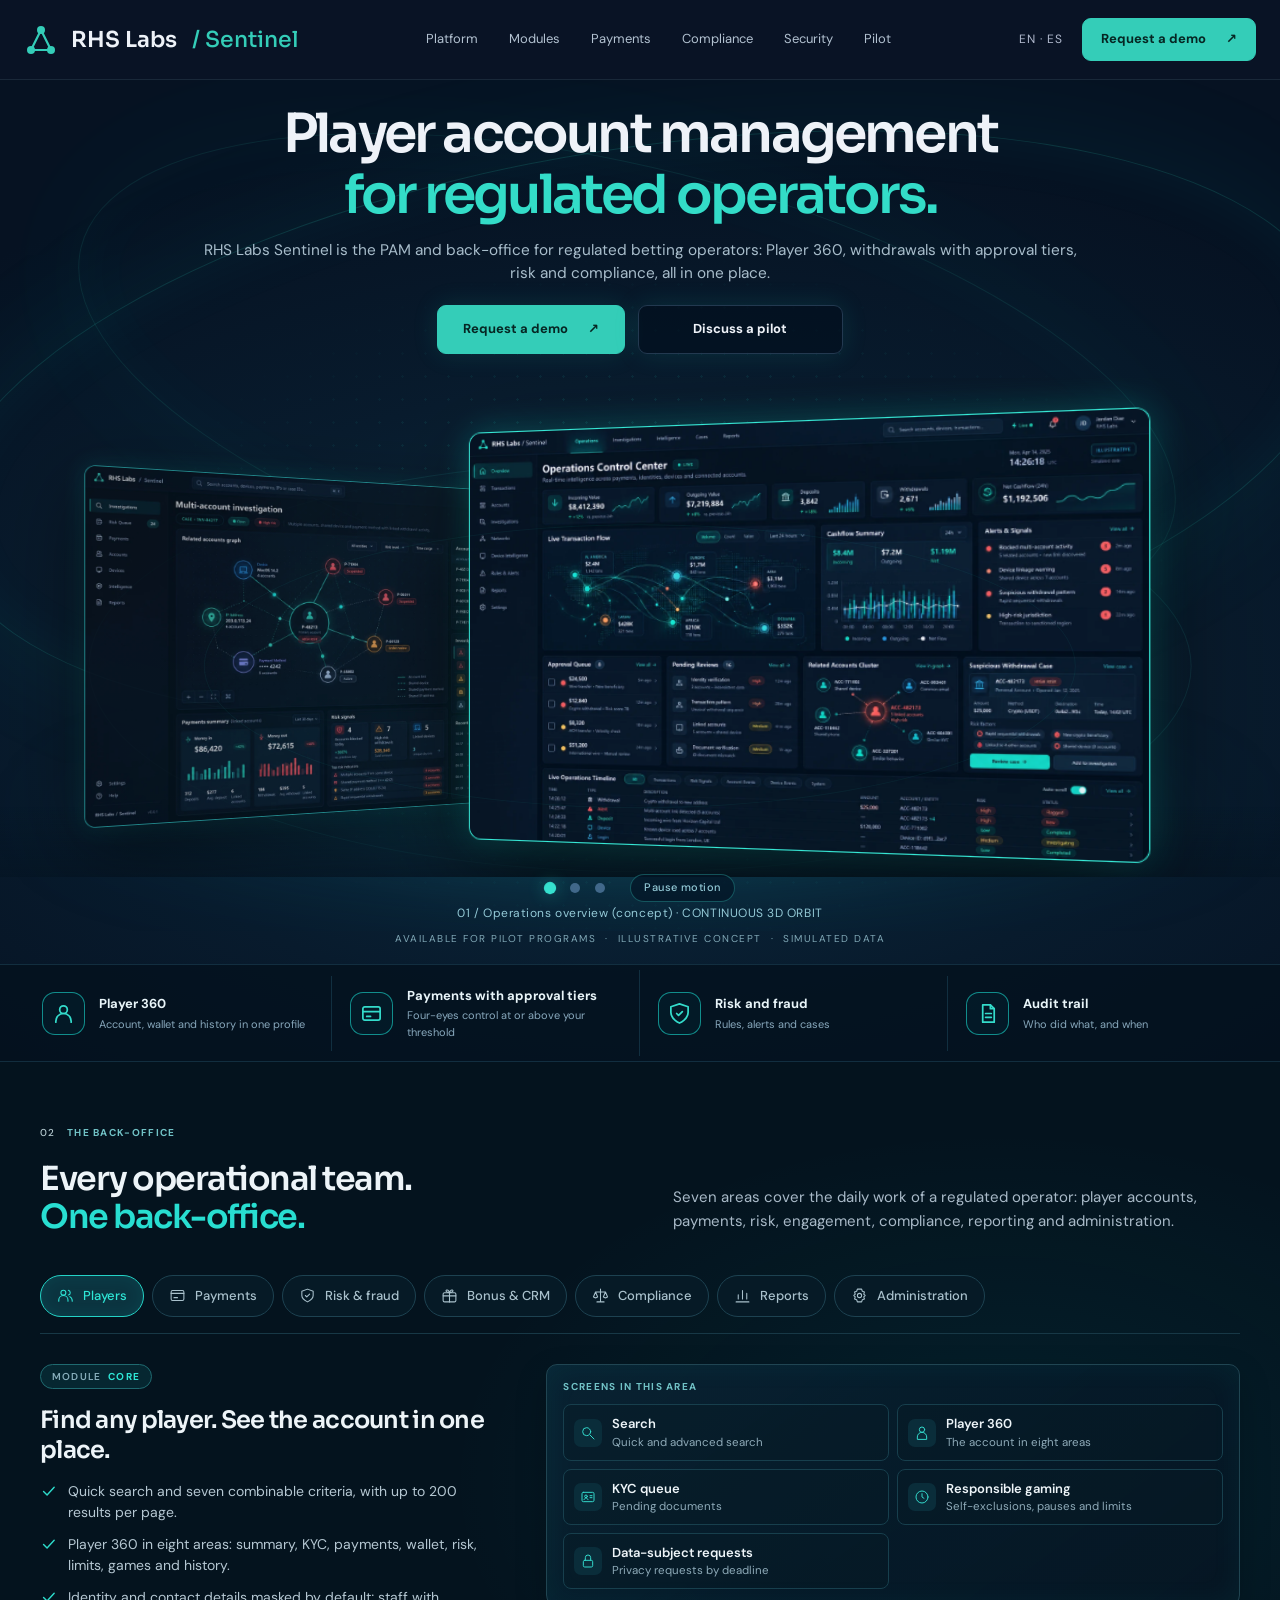
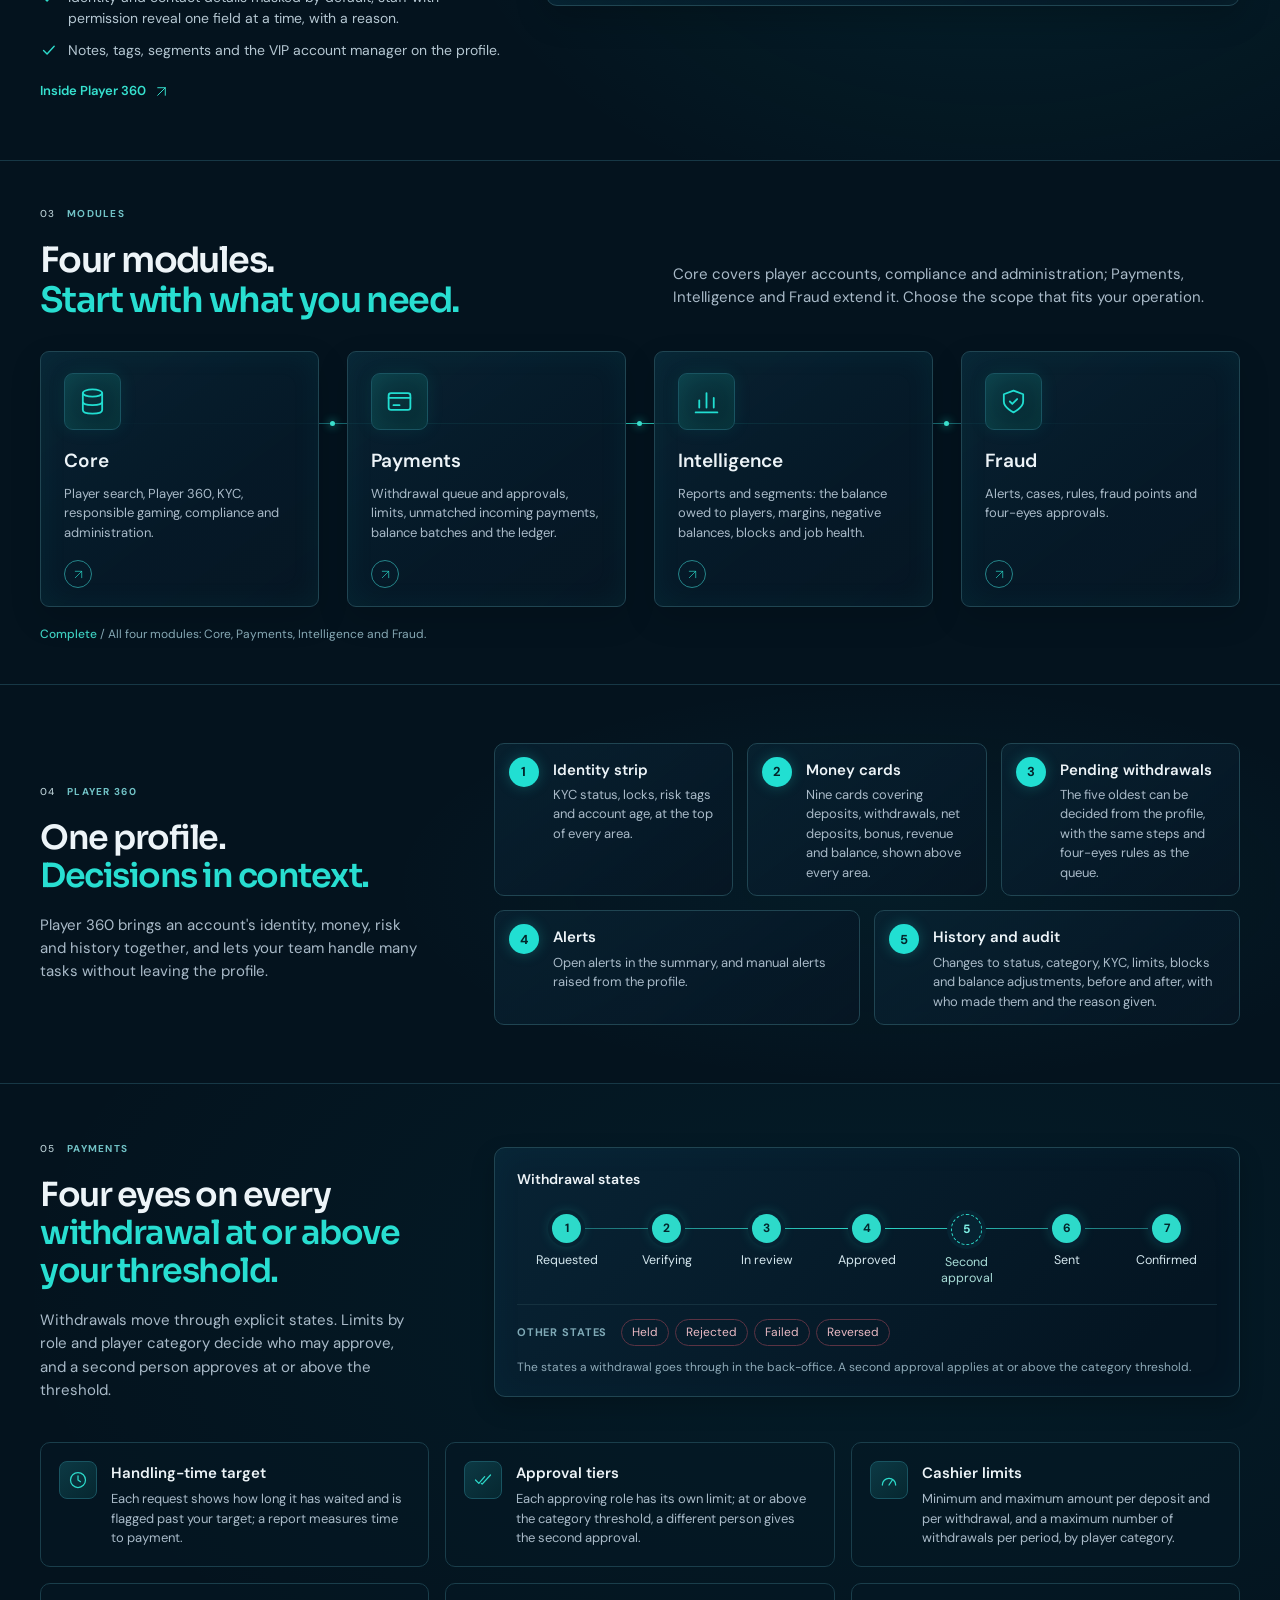
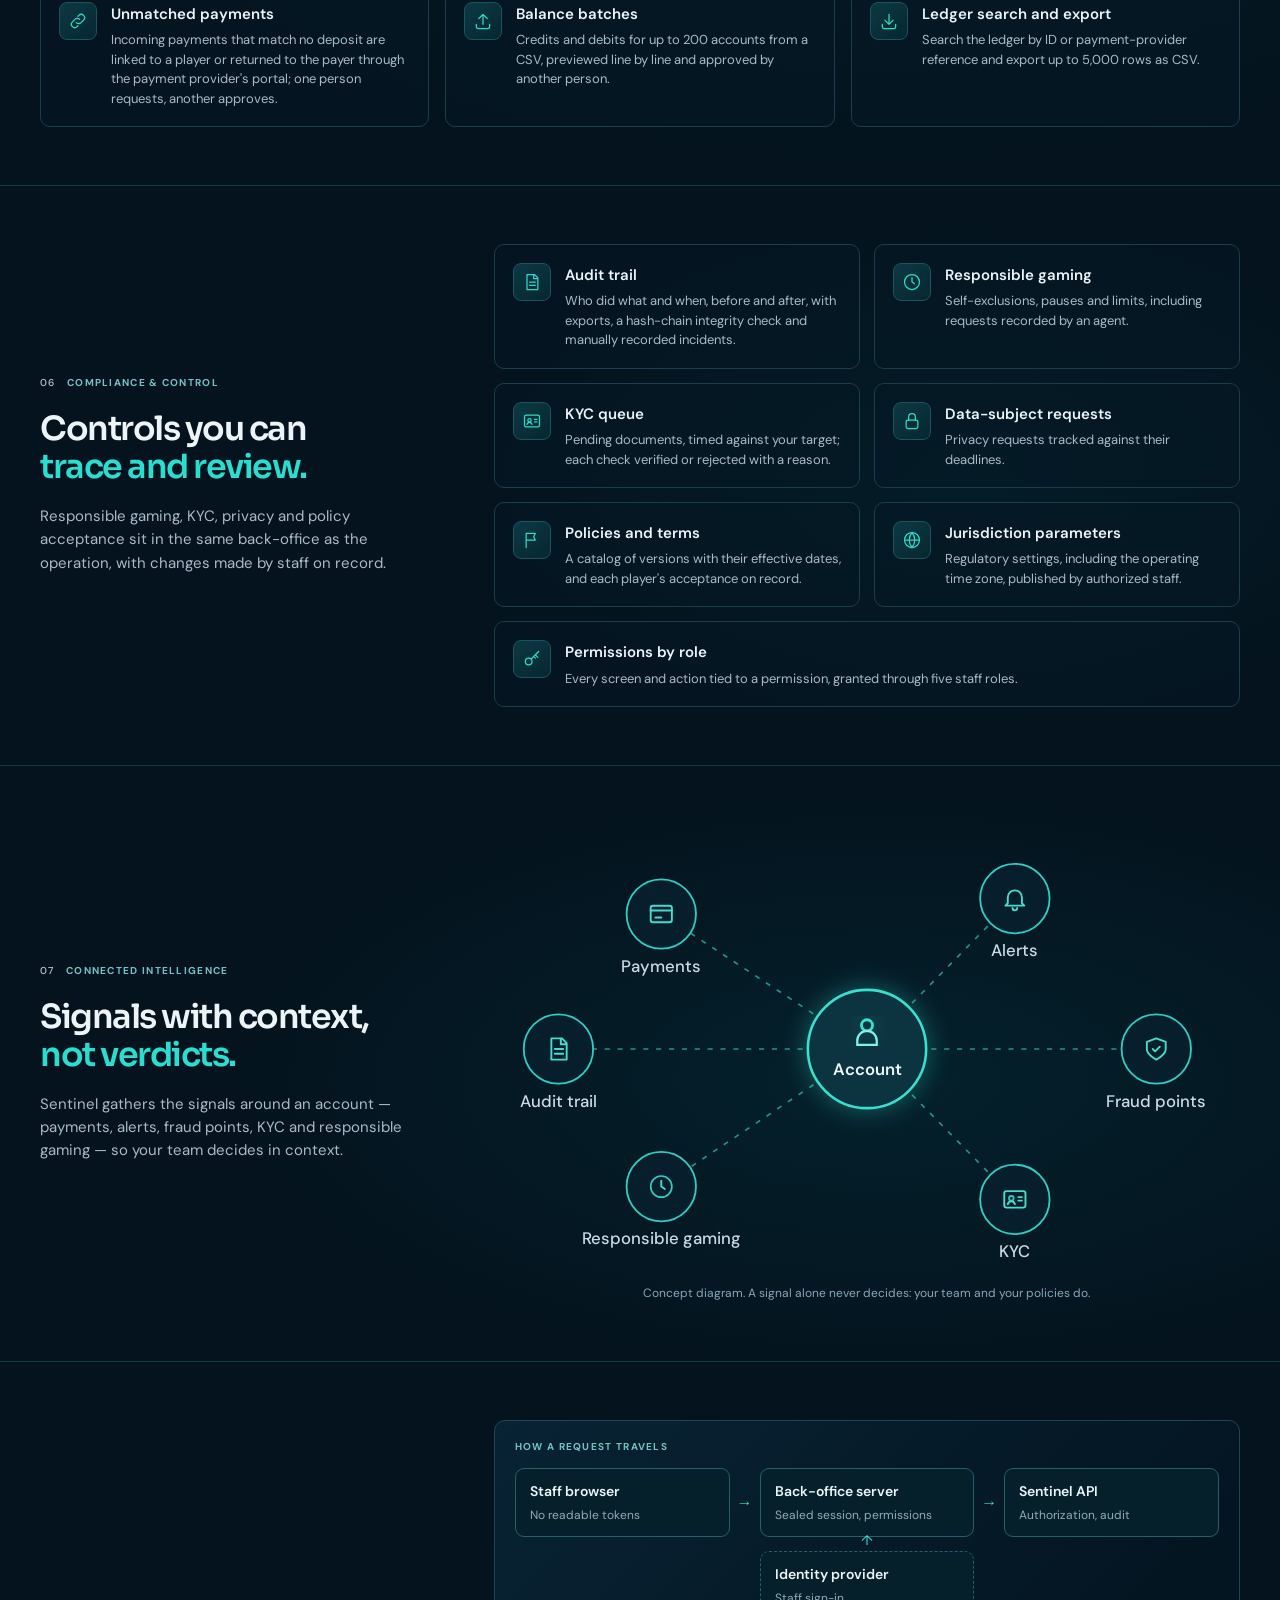
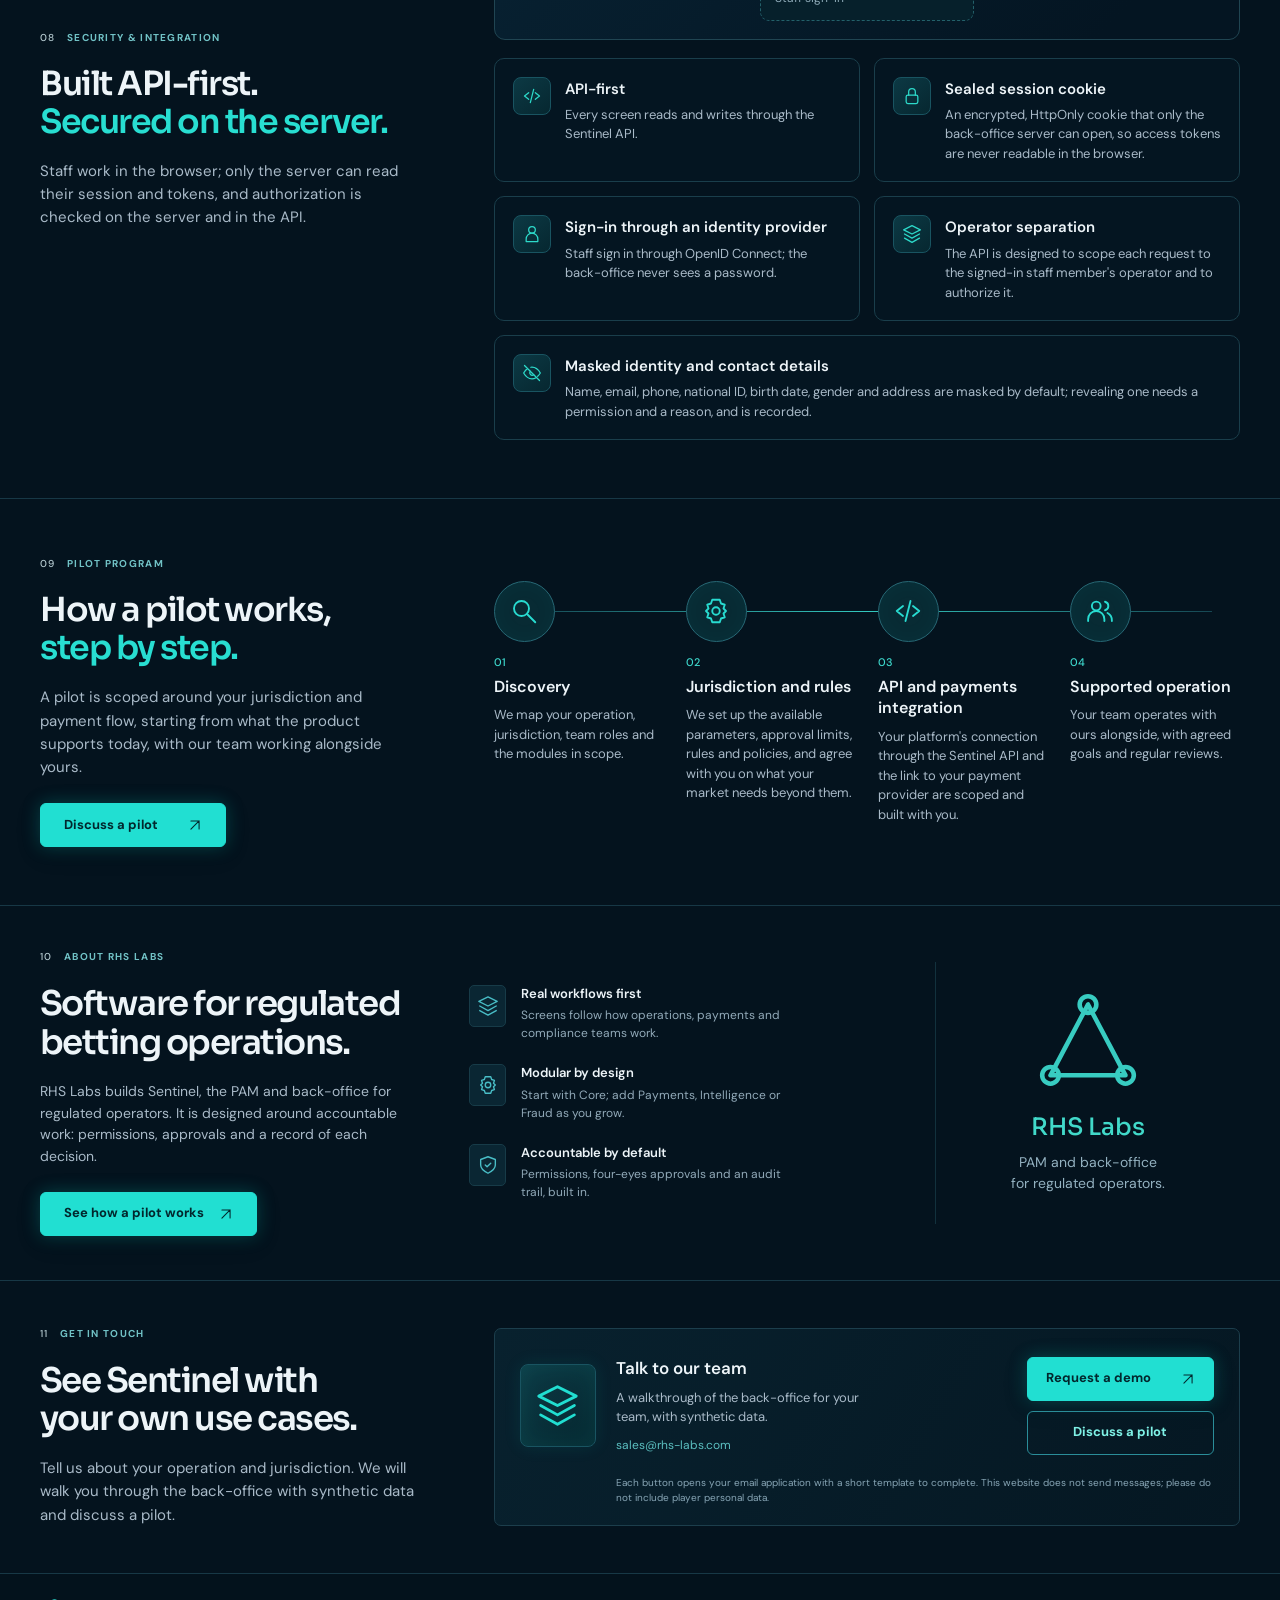
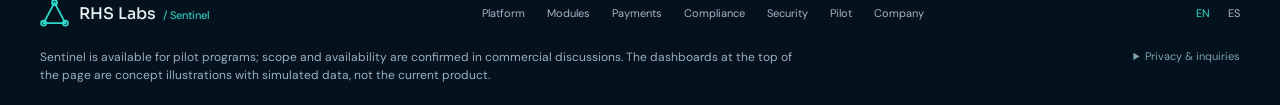
==== commit 454453d7: "feat(site): publishable without screenshots — a placeholder is never shown (RHS-055) The owner needs" ====
--- a/index.html
+++ b/index.html
@@ -46,15 +46,15 @@
   </div></div>
 </section>
 <div class="rhs-content">
-<section id="platform" class="rhs-sector rhs-tour-sector" data-sector="2"><div class="wrap"><div class="rhs-section-heading"><div class="rhs-sector-copy"><span class="rhs-kicker"><b>02</b> THE BACK-OFFICE</span><h2>Every operational team.<br><em>One back-office.</em></h2><p>Seven areas cover the daily work of a regulated operator: player accounts, payments, risk, engagement, compliance, reporting and administration.</p></div></div><div class="rhs-tour" data-tour><div class="rhs-tour-tabs" role="tablist" aria-label="Back-office areas"><button type="button" role="tab" class="rhs-tour-tab" id="tour-tab-players" aria-controls="tour-players" aria-selected="true" tabindex="0"><svg class="rhs-icon " viewBox="0 0 24 24" aria-hidden="true" fill="none" stroke="currentColor" stroke-width="1.5" stroke-linecap="round" stroke-linejoin="round"><circle cx="9" cy="8" r="3.5"/><path d="M2.5 20v-1.5a6.5 6.5 0 0 1 13 0V20"/><path d="M16 4.6a3.5 3.5 0 0 1 0 6.8M18 13.6a6.5 6.5 0 0 1 3.5 5.9V20"/></svg><span>Players</span></button><button type="button" role="tab" class="rhs-tour-tab" id="tour-tab-payments" aria-controls="tour-payments" aria-selected="false" tabindex="-1"><svg class="rhs-icon " viewBox="0 0 24 24" aria-hidden="true" fill="none" stroke="currentColor" stroke-width="1.5" stroke-linecap="round" stroke-linejoin="round"><rect x="3" y="5" width="18" height="14" rx="2"/><path d="M3 9h18M7 15h5"/></svg><span>Payments</span></button><button type="button" role="tab" class="rhs-tour-tab" id="tour-tab-risk" aria-controls="tour-risk" aria-selected="false" tabindex="-1"><svg class="rhs-icon " viewBox="0 0 24 24" aria-hidden="true" fill="none" stroke="currentColor" stroke-width="1.5" stroke-linecap="round" stroke-linejoin="round"><path d="m12 3 8 3v6c0 5-8 9-8 9S4 17 4 12V6Z"/><path d="m9 12 2 2 4-4"/></svg><span>Risk & fraud</span></button><button type="button" role="tab" class="rhs-tour-tab" id="tour-tab-engagement" aria-controls="tour-engagement" aria-selected="false" tabindex="-1"><svg class="rhs-icon " viewBox="0 0 24 24" aria-hidden="true" fill="none" stroke="currentColor" stroke-width="1.5" stroke-linecap="round" stroke-linejoin="round"><rect x="3" y="8" width="18" height="13" rx="2"/><path d="M12 8v13M3 12.5h18M12 8S10.5 3.5 8 4.4 8.6 8 12 8Zm0 0s1.5-4.5 4-3.6S15.4 8 12 8Z"/></svg><span>Bonus & CRM</span></button><button type="button" role="tab" class="rhs-tour-tab" id="tour-tab-compliance" aria-controls="tour-compliance" aria-selected="false" tabindex="-1"><svg class="rhs-icon " viewBox="0 0 24 24" aria-hidden="true" fill="none" stroke="currentColor" stroke-width="1.5" stroke-linecap="round" stroke-linejoin="round"><path d="M12 3v18M7 21h10M5 7h14M5 7l-3 7a4 4 0 0 0 6 0Zm14 0-3 7a4 4 0 0 0 6 0Z"/></svg><span>Compliance</span></button><button type="button" role="tab" class="rhs-tour-tab" id="tour-tab-reports" aria-controls="tour-reports" aria-selected="false" tabindex="-1"><svg class="rhs-icon " viewBox="0 0 24 24" aria-hidden="true" fill="none" stroke="currentColor" stroke-width="1.5" stroke-linecap="round" stroke-linejoin="round"><path d="M3 21h18M6 17v-6m6 6V5m6 12v-8"/></svg><span>Reports</span></button><button type="button" role="tab" class="rhs-tour-tab" id="tour-tab-admin" aria-controls="tour-admin" aria-selected="false" tabindex="-1"><svg class="rhs-icon " viewBox="0 0 24 24" aria-hidden="true" fill="none" stroke="currentColor" stroke-width="1.5" stroke-linecap="round" stroke-linejoin="round"><path d="m9 3-1 3-3 1 1 3-2 2 2 2-1 3 3 1 1 3h6l1-3 3-1-1-3 2-2-2-2 1-3-3-1-1-3Z"/><circle cx="12" cy="12" r="3"/></svg><span>Administration</span></button></div><div class="rhs-tour-panel" role="tabpanel" id="tour-players" aria-labelledby="tour-tab-players" tabindex="0"><div class="rhs-tour-copy"><span class="rhs-module rhs-module-core"><b>Module</b> Core</span><h3>Find any player. See the account in one place.</h3><ul class="rhs-ticks"><li><svg class="rhs-icon " viewBox="0 0 24 24" aria-hidden="true" fill="none" stroke="currentColor" stroke-width="1.5" stroke-linecap="round" stroke-linejoin="round"><path d="m5 12 5 5L20 6"/></svg><span>Quick search and seven combinable criteria, with up to 200 results per page.</span></li><li><svg class="rhs-icon " viewBox="0 0 24 24" aria-hidden="true" fill="none" stroke="currentColor" stroke-width="1.5" stroke-linecap="round" stroke-linejoin="round"><path d="m5 12 5 5L20 6"/></svg><span>Player 360 in eight areas: summary, KYC, payments, wallet, risk, limits, games and history.</span></li><li><svg class="rhs-icon " viewBox="0 0 24 24" aria-hidden="true" fill="none" stroke="currentColor" stroke-width="1.5" stroke-linecap="round" stroke-linejoin="round"><path d="m5 12 5 5L20 6"/></svg><span>Identity and contact details masked by default; staff with permission reveal one field at a time, with a reason.</span></li><li><svg class="rhs-icon " viewBox="0 0 24 24" aria-hidden="true" fill="none" stroke="currentColor" stroke-width="1.5" stroke-linecap="round" stroke-linejoin="round"><path d="m5 12 5 5L20 6"/></svg><span>Notes, tags, segments and the VIP account manager on the profile.</span></li></ul><a class="rhs-more" href="#player-360">Inside Player 360 <svg class="rhs-icon " viewBox="0 0 24 24" aria-hidden="true" fill="none" stroke="currentColor" stroke-width="1.5" stroke-linecap="round" stroke-linejoin="round"><path d="M5 19 19 5M5 5h14v14"/></svg></a></div><div class="rhs-tour-visual"><figure class="rhs-frame rhs-frame-phone"><div class="rhs-frame-bar" aria-hidden="true"><i></i><i></i><i></i><span>RHS Labs <em>/ Sentinel</em></span></div><div class="rhs-frame-shot"><picture><source media="(max-width: 560px)" srcset="/assets/product/player-360-summary-mobile.webp" width="780" height="1688"><img src="/assets/product/player-360-payments.webp" width="3200" height="2000" alt="Sentinel back-office: the payments area of a synthetic player&#x27;s Player 360." loading="lazy" decoding="async"></picture></div></figure><div class="rhs-screens"><p class="rhs-screens-title" id="tour-screens-players">Screens in this area</p><ul aria-labelledby="tour-screens-players"><li><svg class="rhs-icon " viewBox="0 0 24 24" aria-hidden="true" fill="none" stroke="currentColor" stroke-width="1.5" stroke-linecap="round" stroke-linejoin="round"><circle cx="10" cy="10" r="6"/><path d="m15 15 6 6"/></svg><b>Search</b><small>Quick and advanced search</small></li><li><svg class="rhs-icon " viewBox="0 0 24 24" aria-hidden="true" fill="none" stroke="currentColor" stroke-width="1.5" stroke-linecap="round" stroke-linejoin="round"><circle cx="12" cy="7" r="4"/><path d="M5 21v-3a7 7 0 0 1 14 0v3Z"/></svg><b>Player 360</b><small>The account in eight areas</small></li><li><svg class="rhs-icon " viewBox="0 0 24 24" aria-hidden="true" fill="none" stroke="currentColor" stroke-width="1.5" stroke-linecap="round" stroke-linejoin="round"><rect x="3" y="5" width="18" height="14" rx="2"/><circle cx="9" cy="11" r="2"/><path d="M6 16c.6-1.6 1.7-2.4 3-2.4s2.4.8 3 2.4M15 10h3M15 13h3"/></svg><b>KYC queue</b><small>Pending documents</small></li><li><svg class="rhs-icon " viewBox="0 0 24 24" aria-hidden="true" fill="none" stroke="currentColor" stroke-width="1.5" stroke-linecap="round" stroke-linejoin="round"><circle cx="12" cy="12" r="9"/><path d="M12 7v5l3 2"/></svg><b>Responsible gaming</b><small>Self-exclusions, pauses and limits</small></li><li><svg class="rhs-icon " viewBox="0 0 24 24" aria-hidden="true" fill="none" stroke="currentColor" stroke-width="1.5" stroke-linecap="round" stroke-linejoin="round"><rect x="5" y="11" width="14" height="10" rx="2"/><path d="M8 11V7a4 4 0 0 1 8 0v4"/></svg><b>Data-subject requests</b><small>Privacy requests by deadline</small></li></ul></div></div></div><div class="rhs-tour-panel" role="tabpanel" id="tour-payments" aria-labelledby="tour-tab-payments" tabindex="0" hidden><div class="rhs-tour-copy"><span class="rhs-module rhs-module-payments"><b>Module</b> Payments</span><h3>Withdrawals under control, from request to payout.</h3><ul class="rhs-ticks"><li><svg class="rhs-icon " viewBox="0 0 24 24" aria-hidden="true" fill="none" stroke="currentColor" stroke-width="1.5" stroke-linecap="round" stroke-linejoin="round"><path d="m5 12 5 5L20 6"/></svg><span>A withdrawal queue that flags every request waiting past your handling-time target.</span></li><li><svg class="rhs-icon " viewBox="0 0 24 24" aria-hidden="true" fill="none" stroke="currentColor" stroke-width="1.5" stroke-linecap="round" stroke-linejoin="round"><path d="m5 12 5 5L20 6"/></svg><span>Approval limits by role and player category, with a second approver at or above the threshold.</span></li><li><svg class="rhs-icon " viewBox="0 0 24 24" aria-hidden="true" fill="none" stroke="currentColor" stroke-width="1.5" stroke-linecap="round" stroke-linejoin="round"><path d="m5 12 5 5L20 6"/></svg><span>Unmatched incoming payments linked to a player or returned to the payer, each approved by a second person.</span></li><li><svg class="rhs-icon " viewBox="0 0 24 24" aria-hidden="true" fill="none" stroke="currentColor" stroke-width="1.5" stroke-linecap="round" stroke-linejoin="round"><path d="m5 12 5 5L20 6"/></svg><span>Ledger search across players, with totals and CSV export.</span></li></ul><a class="rhs-more" href="#payments">Payments in detail <svg class="rhs-icon " viewBox="0 0 24 24" aria-hidden="true" fill="none" stroke="currentColor" stroke-width="1.5" stroke-linecap="round" stroke-linejoin="round"><path d="M5 19 19 5M5 5h14v14"/></svg></a></div><div class="rhs-tour-visual"><figure class="rhs-frame rhs-frame-phone"><div class="rhs-frame-bar" aria-hidden="true"><i></i><i></i><i></i><span>RHS Labs <em>/ Sentinel</em></span></div><div class="rhs-frame-shot"><picture><source media="(max-width: 560px)" srcset="/assets/product/withdrawals-queue-mobile.webp" width="780" height="1688"><img src="/assets/product/withdrawals-queue.webp" width="3200" height="2000" alt="Sentinel back-office: withdrawal queue with synthetic requests." loading="lazy" decoding="async"></picture></div></figure><div class="rhs-screens"><p class="rhs-screens-title" id="tour-screens-payments">Screens in this area</p><ul aria-labelledby="tour-screens-payments"><li><svg class="rhs-icon " viewBox="0 0 24 24" aria-hidden="true" fill="none" stroke="currentColor" stroke-width="1.5" stroke-linecap="round" stroke-linejoin="round"><rect x="3" y="5" width="18" height="14" rx="2"/><path d="M3 9h18M7 15h5"/></svg><b>Withdrawals</b><small>Queue and decision steps</small></li><li><svg class="rhs-icon " viewBox="0 0 24 24" aria-hidden="true" fill="none" stroke="currentColor" stroke-width="1.5" stroke-linecap="round" stroke-linejoin="round"><path d="M8 6h13M8 12h13M8 18h13M3 6h.01M3 12h.01M3 18h.01"/></svg><b>Transactions</b><small>Ledger search and CSV</small></li><li><svg class="rhs-icon " viewBox="0 0 24 24" aria-hidden="true" fill="none" stroke="currentColor" stroke-width="1.5" stroke-linecap="round" stroke-linejoin="round"><path d="M10 14a4 4 0 0 0 5.7 0l3-3a4 4 0 0 0-5.7-5.7l-1 1M14 10a4 4 0 0 0-5.7 0l-3 3a4 4 0 0 0 5.7 5.7l1-1"/></svg><b>Reconciliation</b><small>Unmatched incoming payments</small></li><li><svg class="rhs-icon " viewBox="0 0 24 24" aria-hidden="true" fill="none" stroke="currentColor" stroke-width="1.5" stroke-linecap="round" stroke-linejoin="round"><path d="M12 16V4M7 9l5-5 5 5M4 16v3a2 2 0 0 0 2 2h12a2 2 0 0 0 2-2v-3"/></svg><b>Balance batches</b><small>CSV batches with approval</small></li><li><svg class="rhs-icon " viewBox="0 0 24 24" aria-hidden="true" fill="none" stroke="currentColor" stroke-width="1.5" stroke-linecap="round" stroke-linejoin="round"><path d="M4 18a8 8 0 1 1 16 0M12 18l4-6"/></svg><b>Cashier limits</b><small>Operator payment limits</small></li><li><svg class="rhs-icon " viewBox="0 0 24 24" aria-hidden="true" fill="none" stroke="currentColor" stroke-width="1.5" stroke-linecap="round" stroke-linejoin="round"><path d="m3 12 4 4 7-8M10 16l1 1 10-11"/></svg><b>Approval limits</b><small>Who approves how much</small></li></ul></div></div></div><div class="rhs-tour-panel" role="tabpanel" id="tour-risk" aria-labelledby="tour-tab-risk" tabindex="0" hidden><div class="rhs-tour-copy"><span class="rhs-module rhs-module-fraud"><b>Module</b> Fraud</span><h3>From alert to closed case.</h3><ul class="rhs-ticks"><li><svg class="rhs-icon " viewBox="0 0 24 24" aria-hidden="true" fill="none" stroke="currentColor" stroke-width="1.5" stroke-linecap="round" stroke-linejoin="round"><path d="m5 12 5 5L20 6"/></svg><span>Alert queue with filters, claim and assignment, and bulk resolution by root cause.</span></li><li><svg class="rhs-icon " viewBox="0 0 24 24" aria-hidden="true" fill="none" stroke="currentColor" stroke-width="1.5" stroke-linecap="round" stroke-linejoin="round"><path d="m5 12 5 5L20 6"/></svg><span>Cases with triage, reassignment, linked withdrawals and closure by root cause.</span></li><li><svg class="rhs-icon " viewBox="0 0 24 24" aria-hidden="true" fill="none" stroke="currentColor" stroke-width="1.5" stroke-linecap="round" stroke-linejoin="round"><path d="m5 12 5 5L20 6"/></svg><span>Rules with fire counts and false-positive rates; the editor requires a simulation before a change is proposed, and putting a blocking rule in force needs a second approver.</span></li><li><svg class="rhs-icon " viewBox="0 0 24 24" aria-hidden="true" fill="none" stroke="currentColor" stroke-width="1.5" stroke-linecap="round" stroke-linejoin="round"><path d="m5 12 5 5L20 6"/></svg><span>Fraud points per player, manual adjustments with a reason, and rule-exemption requests decided by a second person.</span></li></ul></div><div class="rhs-tour-visual"><figure class="rhs-frame rhs-frame-phone"><div class="rhs-frame-bar" aria-hidden="true"><i></i><i></i><i></i><span>RHS Labs <em>/ Sentinel</em></span></div><div class="rhs-frame-shot"><picture><source media="(max-width: 560px)" srcset="/assets/product/alerts-mobile.webp" width="780" height="1688"><img src="/assets/product/alerts.webp" width="3200" height="2000" alt="Sentinel back-office: alert queue with synthetic alerts." loading="lazy" decoding="async"></picture></div></figure><div class="rhs-screens"><p class="rhs-screens-title" id="tour-screens-risk">Screens in this area</p><ul aria-labelledby="tour-screens-risk"><li><svg class="rhs-icon " viewBox="0 0 24 24" aria-hidden="true" fill="none" stroke="currentColor" stroke-width="1.5" stroke-linecap="round" stroke-linejoin="round"><path d="M6 16v-5a6 6 0 0 1 12 0v5l2 2H4Z"/><path d="M10 20a2 2 0 0 0 4 0"/></svg><b>Alerts</b><small>Queue, claim and resolution</small></li><li><svg class="rhs-icon " viewBox="0 0 24 24" aria-hidden="true" fill="none" stroke="currentColor" stroke-width="1.5" stroke-linecap="round" stroke-linejoin="round"><rect x="3" y="7" width="18" height="13" rx="2"/><path d="M8 7V5a2 2 0 0 1 2-2h4a2 2 0 0 1 2 2v2M3 13h18"/></svg><b>Cases</b><small>Investigation workspace</small></li><li><svg class="rhs-icon " viewBox="0 0 24 24" aria-hidden="true" fill="none" stroke="currentColor" stroke-width="1.5" stroke-linecap="round" stroke-linejoin="round"><path d="M4 6h10M4 12h16M4 18h7"/><circle cx="17" cy="6" r="2"/><circle cx="14" cy="18" r="2"/></svg><b>Rules</b><small>Metrics, editor and firings</small></li><li><svg class="rhs-icon " viewBox="0 0 24 24" aria-hidden="true" fill="none" stroke="currentColor" stroke-width="1.5" stroke-linecap="round" stroke-linejoin="round"><path d="m3 12 4 4 7-8M10 16l1 1 10-11"/></svg><b>Approvals</b><small>Four-eyes decisions</small></li></ul></div></div></div><div class="rhs-tour-panel" role="tabpanel" id="tour-engagement" aria-labelledby="tour-tab-engagement" tabindex="0" hidden><div class="rhs-tour-copy"><span class="rhs-module rhs-module-core"><b>Module</b> Core</span><h3>Bonus campaigns aimed at saved segments.</h3><ul class="rhs-ticks"><li><svg class="rhs-icon " viewBox="0 0 24 24" aria-hidden="true" fill="none" stroke="currentColor" stroke-width="1.5" stroke-linecap="round" stroke-linejoin="round"><path d="m5 12 5 5L20 6"/></svg><span>Segments built from rules and groups, versioned, with an account count you can run before saving.</span></li><li><svg class="rhs-icon " viewBox="0 0 24 24" aria-hidden="true" fill="none" stroke="currentColor" stroke-width="1.5" stroke-linecap="round" stroke-linejoin="round"><path d="m5 12 5 5L20 6"/></svg><span>Bulk blocks or releases for a saved segment or a player list, previewed first; above an account threshold, a second person approves.</span></li><li><svg class="rhs-icon " viewBox="0 0 24 24" aria-hidden="true" fill="none" stroke="currentColor" stroke-width="1.5" stroke-linecap="round" stroke-linejoin="round"><path d="m5 12 5 5L20 6"/></svg><span>A VIP portfolio: an account manager for each VIP player, with contact restrictions.</span></li><li><svg class="rhs-icon " viewBox="0 0 24 24" aria-hidden="true" fill="none" stroke="currentColor" stroke-width="1.5" stroke-linecap="round" stroke-linejoin="round"><path d="m5 12 5 5L20 6"/></svg><span>Service tickets, and CRM templates approved by someone other than their author.</span></li></ul></div><div class="rhs-tour-visual"><figure class="rhs-frame "><div class="rhs-frame-bar" aria-hidden="true"><i></i><i></i><i></i><span>RHS Labs <em>/ Sentinel</em></span></div><div class="rhs-frame-shot"><picture><img src="/assets/product/segments.webp" width="3200" height="2000" alt="Sentinel back-office: segment list with synthetic segments." loading="lazy" decoding="async"></picture></div></figure><div class="rhs-screens"><p class="rhs-screens-title" id="tour-screens-engagement">Screens in this area</p><ul aria-labelledby="tour-screens-engagement"><li><svg class="rhs-icon " viewBox="0 0 24 24" aria-hidden="true" fill="none" stroke="currentColor" stroke-width="1.5" stroke-linecap="round" stroke-linejoin="round"><circle cx="12" cy="12" r="9"/><circle cx="12" cy="12" r="5"/><circle cx="12" cy="12" r="1"/></svg><b>Segments</b><small>Rules, groups and counts</small></li><li><svg class="rhs-icon " viewBox="0 0 24 24" aria-hidden="true" fill="none" stroke="currentColor" stroke-width="1.5" stroke-linecap="round" stroke-linejoin="round"><rect x="3" y="8" width="18" height="13" rx="2"/><path d="M12 8v13M3 12.5h18M12 8S10.5 3.5 8 4.4 8.6 8 12 8Zm0 0s1.5-4.5 4-3.6S15.4 8 12 8Z"/></svg><b>Bonus</b><small>Campaigns and audiences</small></li><li><svg class="rhs-icon " viewBox="0 0 24 24" aria-hidden="true" fill="none" stroke="currentColor" stroke-width="1.5" stroke-linecap="round" stroke-linejoin="round"><path d="m2 7 10-5 10 5-10 5ZM3 12l9 5 9-5M3 17l9 5 9-5"/></svg><b>Bulk actions</b><small>Preview, then run</small></li><li><svg class="rhs-icon " viewBox="0 0 24 24" aria-hidden="true" fill="none" stroke="currentColor" stroke-width="1.5" stroke-linecap="round" stroke-linejoin="round"><path d="m12 3 2.7 5.6 6.1.9-4.4 4.3 1 6.1L12 17l-5.4 2.9 1-6.1L3.2 9.5l6.1-.9Z"/></svg><b>VIP portfolio</b><small>Account managers</small></li><li><svg class="rhs-icon " viewBox="0 0 24 24" aria-hidden="true" fill="none" stroke="currentColor" stroke-width="1.5" stroke-linecap="round" stroke-linejoin="round"><path d="M4 5h16v11H9l-5 4Z"/></svg><b>Service tickets</b><small>Customer-service follow-up</small></li><li><svg class="rhs-icon " viewBox="0 0 24 24" aria-hidden="true" fill="none" stroke="currentColor" stroke-width="1.5" stroke-linecap="round" stroke-linejoin="round"><rect x="3" y="5" width="18" height="14" rx="2"/><path d="m3 7 9 6 9-6"/></svg><b>CRM templates</b><small>Drafts and four-eyes approval</small></li></ul></div></div></div><div class="rhs-tour-panel" role="tabpanel" id="tour-compliance" aria-labelledby="tour-tab-compliance" tabindex="0" hidden><div class="rhs-tour-copy"><span class="rhs-module rhs-module-core"><b>Module</b> Core</span><h3>Compliance controls, built into daily work.</h3><ul class="rhs-ticks"><li><svg class="rhs-icon " viewBox="0 0 24 24" aria-hidden="true" fill="none" stroke="currentColor" stroke-width="1.5" stroke-linecap="round" stroke-linejoin="round"><path d="m5 12 5 5L20 6"/></svg><span>An audit report of staff actions, filterable by player, exportable to CSV, XML or Excel, with a one-click integrity check.</span></li><li><svg class="rhs-icon " viewBox="0 0 24 24" aria-hidden="true" fill="none" stroke="currentColor" stroke-width="1.5" stroke-linecap="round" stroke-linejoin="round"><path d="m5 12 5 5L20 6"/></svg><span>Responsible gaming: self-exclusions, pauses and limits, including requests taken by phone or chat.</span></li><li><svg class="rhs-icon " viewBox="0 0 24 24" aria-hidden="true" fill="none" stroke="currentColor" stroke-width="1.5" stroke-linecap="round" stroke-linejoin="round"><path d="m5 12 5 5L20 6"/></svg><span>Data-subject requests tracked against their deadlines.</span></li><li><svg class="rhs-icon " viewBox="0 0 24 24" aria-hidden="true" fill="none" stroke="currentColor" stroke-width="1.5" stroke-linecap="round" stroke-linejoin="round"><path d="m5 12 5 5L20 6"/></svg><span>A catalog of policy and terms versions with their effective dates, and each player's acceptance on record.</span></li></ul><a class="rhs-more" href="#compliance">Compliance and control <svg class="rhs-icon " viewBox="0 0 24 24" aria-hidden="true" fill="none" stroke="currentColor" stroke-width="1.5" stroke-linecap="round" stroke-linejoin="round"><path d="M5 19 19 5M5 5h14v14"/></svg></a></div><div class="rhs-tour-visual"><figure class="rhs-frame "><div class="rhs-frame-bar" aria-hidden="true"><i></i><i></i><i></i><span>RHS Labs <em>/ Sentinel</em></span></div><div class="rhs-frame-shot"><picture><img src="/assets/product/audit.webp" width="3200" height="2000" alt="Sentinel back-office: audit report with synthetic entries." loading="lazy" decoding="async"></picture></div></figure><div class="rhs-screens"><p class="rhs-screens-title" id="tour-screens-compliance">Screens in this area</p><ul aria-labelledby="tour-screens-compliance"><li><svg class="rhs-icon " viewBox="0 0 24 24" aria-hidden="true" fill="none" stroke="currentColor" stroke-width="1.5" stroke-linecap="round" stroke-linejoin="round"><path d="M6 3h9l4 4v14H6ZM14 3v5h5M9 12h7M9 16h7"/></svg><b>Audit report</b><small>Who did what, and when</small></li><li><svg class="rhs-icon " viewBox="0 0 24 24" aria-hidden="true" fill="none" stroke="currentColor" stroke-width="1.5" stroke-linecap="round" stroke-linejoin="round"><circle cx="12" cy="12" r="9"/><path d="M12 7v5l3 2"/></svg><b>Responsible gaming</b><small>Requests and exclusions</small></li><li><svg class="rhs-icon " viewBox="0 0 24 24" aria-hidden="true" fill="none" stroke="currentColor" stroke-width="1.5" stroke-linecap="round" stroke-linejoin="round"><rect x="3" y="5" width="18" height="14" rx="2"/><circle cx="9" cy="11" r="2"/><path d="M6 16c.6-1.6 1.7-2.4 3-2.4s2.4.8 3 2.4M15 10h3M15 13h3"/></svg><b>KYC queue</b><small>Pending documents</small></li><li><svg class="rhs-icon " viewBox="0 0 24 24" aria-hidden="true" fill="none" stroke="currentColor" stroke-width="1.5" stroke-linecap="round" stroke-linejoin="round"><rect x="5" y="11" width="14" height="10" rx="2"/><path d="M8 11V7a4 4 0 0 1 8 0v4"/></svg><b>Data-subject requests</b><small>Privacy deadlines</small></li><li><svg class="rhs-icon " viewBox="0 0 24 24" aria-hidden="true" fill="none" stroke="currentColor" stroke-width="1.5" stroke-linecap="round" stroke-linejoin="round"><path d="M5 21V4M5 4h11l-2 4 2 4H5"/></svg><b>Policies & terms</b><small>Versions and effective dates</small></li><li><svg class="rhs-icon " viewBox="0 0 24 24" aria-hidden="true" fill="none" stroke="currentColor" stroke-width="1.5" stroke-linecap="round" stroke-linejoin="round"><circle cx="12" cy="12" r="9"/><path d="M3 12h18M12 3a14 14 0 0 1 0 18M12 3a14 14 0 0 0 0 18"/></svg><b>Jurisdiction</b><small>Parameters and time zone</small></li></ul></div></div></div><div class="rhs-tour-panel" role="tabpanel" id="tour-reports" aria-labelledby="tour-tab-reports" tabindex="0" hidden><div class="rhs-tour-copy"><span class="rhs-module rhs-module-intelligence"><b>Module</b> Intelligence</span><h3>Finance, risk and operations figures on one page.</h3><ul class="rhs-ticks"><li><svg class="rhs-icon " viewBox="0 0 24 24" aria-hidden="true" fill="none" stroke="currentColor" stroke-width="1.5" stroke-linecap="round" stroke-linejoin="round"><path d="m5 12 5 5L20 6"/></svg><span>Operator financial summary, including the balance owed to players at the previous day's close.</span></li><li><svg class="rhs-icon " viewBox="0 0 24 24" aria-hidden="true" fill="none" stroke="currentColor" stroke-width="1.5" stroke-linecap="round" stroke-linejoin="round"><path d="m5 12 5 5L20 6"/></svg><span>Casino margin by game category, negative balances by cause and age, and active blocks by origin.</span></li><li><svg class="rhs-icon " viewBox="0 0 24 24" aria-hidden="true" fill="none" stroke="currentColor" stroke-width="1.5" stroke-linecap="round" stroke-linejoin="round"><path d="m5 12 5 5L20 6"/></svg><span>Withdrawal payout times and the health of scheduled jobs.</span></li><li><svg class="rhs-icon " viewBox="0 0 24 24" aria-hidden="true" fill="none" stroke="currentColor" stroke-width="1.5" stroke-linecap="round" stroke-linejoin="round"><path d="m5 12 5 5L20 6"/></svg><span>Staff productivity, exportable as CSV.</span></li></ul></div><div class="rhs-tour-visual"><figure class="rhs-frame rhs-frame-phone"><div class="rhs-frame-bar" aria-hidden="true"><i></i><i></i><i></i><span>RHS Labs <em>/ Sentinel</em></span></div><div class="rhs-frame-shot"><picture><source media="(max-width: 560px)" srcset="/assets/product/reports-mobile.webp" width="780" height="1688"><img src="/assets/product/reports.webp" width="3200" height="2000" alt="Sentinel back-office: reports with synthetic operator totals." loading="lazy" decoding="async"></picture></div></figure><div class="rhs-screens"><p class="rhs-screens-title" id="tour-screens-reports">Screens in this area</p><ul aria-labelledby="tour-screens-reports"><li><svg class="rhs-icon " viewBox="0 0 24 24" aria-hidden="true" fill="none" stroke="currentColor" stroke-width="1.5" stroke-linecap="round" stroke-linejoin="round"><path d="M3 21h18M6 17v-6m6 6V5m6 12v-8"/></svg><b>Reports</b><small>Finance, risk and operations</small></li></ul></div></div></div><div class="rhs-tour-panel" role="tabpanel" id="tour-admin" aria-labelledby="tour-tab-admin" tabindex="0" hidden><div class="rhs-tour-copy"><span class="rhs-module rhs-module-core"><b>Module</b> Core</span><h3>Access by role. Changes on record.</h3><ul class="rhs-ticks"><li><svg class="rhs-icon " viewBox="0 0 24 24" aria-hidden="true" fill="none" stroke="currentColor" stroke-width="1.5" stroke-linecap="round" stroke-linejoin="round"><path d="m5 12 5 5L20 6"/></svg><span>Five staff roles built from granular permissions, reflected in menus and screens, and enforced by the API.</span></li><li><svg class="rhs-icon " viewBox="0 0 24 24" aria-hidden="true" fill="none" stroke="currentColor" stroke-width="1.5" stroke-linecap="round" stroke-linejoin="round"><path d="m5 12 5 5L20 6"/></svg><span>Approval limits by role and category, and the operator's cashier limits.</span></li><li><svg class="rhs-icon " viewBox="0 0 24 24" aria-hidden="true" fill="none" stroke="currentColor" stroke-width="1.5" stroke-linecap="round" stroke-linejoin="round"><path d="m5 12 5 5L20 6"/></svg><span>Tag catalog, handling-time targets and jurisdiction parameters.</span></li><li><svg class="rhs-icon " viewBox="0 0 24 24" aria-hidden="true" fill="none" stroke="currentColor" stroke-width="1.5" stroke-linecap="round" stroke-linejoin="round"><path d="m5 12 5 5L20 6"/></svg><span>Administrative changes recorded in the audit trail.</span></li></ul><a class="rhs-more" href="#security">Security and integration <svg class="rhs-icon " viewBox="0 0 24 24" aria-hidden="true" fill="none" stroke="currentColor" stroke-width="1.5" stroke-linecap="round" stroke-linejoin="round"><path d="M5 19 19 5M5 5h14v14"/></svg></a></div><div class="rhs-tour-visual"><figure class="rhs-frame "><div class="rhs-frame-bar" aria-hidden="true"><i></i><i></i><i></i><span>RHS Labs <em>/ Sentinel</em></span></div><div class="rhs-frame-shot"><picture><img src="/assets/product/approval-limits.webp" width="3200" height="2000" alt="Sentinel back-office: approval limits by role and player category." loading="lazy" decoding="async"></picture></div></figure><div class="rhs-screens"><p class="rhs-screens-title" id="tour-screens-admin">Screens in this area</p><ul aria-labelledby="tour-screens-admin"><li><svg class="rhs-icon " viewBox="0 0 24 24" aria-hidden="true" fill="none" stroke="currentColor" stroke-width="1.5" stroke-linecap="round" stroke-linejoin="round"><circle cx="9" cy="8" r="3.5"/><path d="M2.5 20v-1.5a6.5 6.5 0 0 1 13 0V20"/><path d="M16 4.6a3.5 3.5 0 0 1 0 6.8M18 13.6a6.5 6.5 0 0 1 3.5 5.9V20"/></svg><b>Users & roles</b><small>Staff access and permissions</small></li><li><svg class="rhs-icon " viewBox="0 0 24 24" aria-hidden="true" fill="none" stroke="currentColor" stroke-width="1.5" stroke-linecap="round" stroke-linejoin="round"><path d="m3 12 4 4 7-8M10 16l1 1 10-11"/></svg><b>Approval limits</b><small>Tiers by category</small></li><li><svg class="rhs-icon " viewBox="0 0 24 24" aria-hidden="true" fill="none" stroke="currentColor" stroke-width="1.5" stroke-linecap="round" stroke-linejoin="round"><path d="M3 12V4h8l10 10-8 8Z"/><circle cx="7.5" cy="8.5" r="1.5"/></svg><b>Tags</b><small>Account tags</small></li><li><svg class="rhs-icon " viewBox="0 0 24 24" aria-hidden="true" fill="none" stroke="currentColor" stroke-width="1.5" stroke-linecap="round" stroke-linejoin="round"><circle cx="12" cy="12" r="9"/><path d="M12 7v5l3 2"/></svg><b>SLA targets</b><small>Handling-time goals</small></li></ul></div></div></div></div></div></section>
+<section id="platform" class="rhs-sector rhs-tour-sector" data-sector="2"><div class="wrap"><div class="rhs-section-heading"><div class="rhs-sector-copy"><span class="rhs-kicker"><b>02</b> THE BACK-OFFICE</span><h2>Every operational team.<br><em>One back-office.</em></h2><p>Seven areas cover the daily work of a regulated operator: player accounts, payments, risk, engagement, compliance, reporting and administration.</p></div></div><div class="rhs-tour" data-tour><div class="rhs-tour-tabs" role="tablist" aria-label="Back-office areas"><button type="button" role="tab" class="rhs-tour-tab" id="tour-tab-players" aria-controls="tour-players" aria-selected="true" tabindex="0"><svg class="rhs-icon " viewBox="0 0 24 24" aria-hidden="true" fill="none" stroke="currentColor" stroke-width="1.5" stroke-linecap="round" stroke-linejoin="round"><circle cx="9" cy="8" r="3.5"/><path d="M2.5 20v-1.5a6.5 6.5 0 0 1 13 0V20"/><path d="M16 4.6a3.5 3.5 0 0 1 0 6.8M18 13.6a6.5 6.5 0 0 1 3.5 5.9V20"/></svg><span>Players</span></button><button type="button" role="tab" class="rhs-tour-tab" id="tour-tab-payments" aria-controls="tour-payments" aria-selected="false" tabindex="-1"><svg class="rhs-icon " viewBox="0 0 24 24" aria-hidden="true" fill="none" stroke="currentColor" stroke-width="1.5" stroke-linecap="round" stroke-linejoin="round"><rect x="3" y="5" width="18" height="14" rx="2"/><path d="M3 9h18M7 15h5"/></svg><span>Payments</span></button><button type="button" role="tab" class="rhs-tour-tab" id="tour-tab-risk" aria-controls="tour-risk" aria-selected="false" tabindex="-1"><svg class="rhs-icon " viewBox="0 0 24 24" aria-hidden="true" fill="none" stroke="currentColor" stroke-width="1.5" stroke-linecap="round" stroke-linejoin="round"><path d="m12 3 8 3v6c0 5-8 9-8 9S4 17 4 12V6Z"/><path d="m9 12 2 2 4-4"/></svg><span>Risk & fraud</span></button><button type="button" role="tab" class="rhs-tour-tab" id="tour-tab-engagement" aria-controls="tour-engagement" aria-selected="false" tabindex="-1"><svg class="rhs-icon " viewBox="0 0 24 24" aria-hidden="true" fill="none" stroke="currentColor" stroke-width="1.5" stroke-linecap="round" stroke-linejoin="round"><rect x="3" y="8" width="18" height="13" rx="2"/><path d="M12 8v13M3 12.5h18M12 8S10.5 3.5 8 4.4 8.6 8 12 8Zm0 0s1.5-4.5 4-3.6S15.4 8 12 8Z"/></svg><span>Bonus & CRM</span></button><button type="button" role="tab" class="rhs-tour-tab" id="tour-tab-compliance" aria-controls="tour-compliance" aria-selected="false" tabindex="-1"><svg class="rhs-icon " viewBox="0 0 24 24" aria-hidden="true" fill="none" stroke="currentColor" stroke-width="1.5" stroke-linecap="round" stroke-linejoin="round"><path d="M12 3v18M7 21h10M5 7h14M5 7l-3 7a4 4 0 0 0 6 0Zm14 0-3 7a4 4 0 0 0 6 0Z"/></svg><span>Compliance</span></button><button type="button" role="tab" class="rhs-tour-tab" id="tour-tab-reports" aria-controls="tour-reports" aria-selected="false" tabindex="-1"><svg class="rhs-icon " viewBox="0 0 24 24" aria-hidden="true" fill="none" stroke="currentColor" stroke-width="1.5" stroke-linecap="round" stroke-linejoin="round"><path d="M3 21h18M6 17v-6m6 6V5m6 12v-8"/></svg><span>Reports</span></button><button type="button" role="tab" class="rhs-tour-tab" id="tour-tab-admin" aria-controls="tour-admin" aria-selected="false" tabindex="-1"><svg class="rhs-icon " viewBox="0 0 24 24" aria-hidden="true" fill="none" stroke="currentColor" stroke-width="1.5" stroke-linecap="round" stroke-linejoin="round"><path d="m9 3-1 3-3 1 1 3-2 2 2 2-1 3 3 1 1 3h6l1-3 3-1-1-3 2-2-2-2 1-3-3-1-1-3Z"/><circle cx="12" cy="12" r="3"/></svg><span>Administration</span></button></div><div class="rhs-tour-panel" role="tabpanel" id="tour-players" aria-labelledby="tour-tab-players" tabindex="0"><div class="rhs-tour-copy"><span class="rhs-module rhs-module-core"><b>Module</b> Core</span><h3>Find any player. See the account in one place.</h3><ul class="rhs-ticks"><li><svg class="rhs-icon " viewBox="0 0 24 24" aria-hidden="true" fill="none" stroke="currentColor" stroke-width="1.5" stroke-linecap="round" stroke-linejoin="round"><path d="m5 12 5 5L20 6"/></svg><span>Quick search and seven combinable criteria, with up to 200 results per page.</span></li><li><svg class="rhs-icon " viewBox="0 0 24 24" aria-hidden="true" fill="none" stroke="currentColor" stroke-width="1.5" stroke-linecap="round" stroke-linejoin="round"><path d="m5 12 5 5L20 6"/></svg><span>Player 360 in eight areas: summary, KYC, payments, wallet, risk, limits, games and history.</span></li><li><svg class="rhs-icon " viewBox="0 0 24 24" aria-hidden="true" fill="none" stroke="currentColor" stroke-width="1.5" stroke-linecap="round" stroke-linejoin="round"><path d="m5 12 5 5L20 6"/></svg><span>Identity and contact details masked by default; staff with permission reveal one field at a time, with a reason.</span></li><li><svg class="rhs-icon " viewBox="0 0 24 24" aria-hidden="true" fill="none" stroke="currentColor" stroke-width="1.5" stroke-linecap="round" stroke-linejoin="round"><path d="m5 12 5 5L20 6"/></svg><span>Notes, tags, segments and the VIP account manager on the profile.</span></li></ul><a class="rhs-more" href="#player-360">Inside Player 360 <svg class="rhs-icon " viewBox="0 0 24 24" aria-hidden="true" fill="none" stroke="currentColor" stroke-width="1.5" stroke-linecap="round" stroke-linejoin="round"><path d="M5 19 19 5M5 5h14v14"/></svg></a></div><div class="rhs-tour-visual"><div class="rhs-screens"><p class="rhs-screens-title" id="tour-screens-players">Screens in this area</p><ul aria-labelledby="tour-screens-players"><li><svg class="rhs-icon " viewBox="0 0 24 24" aria-hidden="true" fill="none" stroke="currentColor" stroke-width="1.5" stroke-linecap="round" stroke-linejoin="round"><circle cx="10" cy="10" r="6"/><path d="m15 15 6 6"/></svg><b>Search</b><small>Quick and advanced search</small></li><li><svg class="rhs-icon " viewBox="0 0 24 24" aria-hidden="true" fill="none" stroke="currentColor" stroke-width="1.5" stroke-linecap="round" stroke-linejoin="round"><circle cx="12" cy="7" r="4"/><path d="M5 21v-3a7 7 0 0 1 14 0v3Z"/></svg><b>Player 360</b><small>The account in eight areas</small></li><li><svg class="rhs-icon " viewBox="0 0 24 24" aria-hidden="true" fill="none" stroke="currentColor" stroke-width="1.5" stroke-linecap="round" stroke-linejoin="round"><rect x="3" y="5" width="18" height="14" rx="2"/><circle cx="9" cy="11" r="2"/><path d="M6 16c.6-1.6 1.7-2.4 3-2.4s2.4.8 3 2.4M15 10h3M15 13h3"/></svg><b>KYC queue</b><small>Pending documents</small></li><li><svg class="rhs-icon " viewBox="0 0 24 24" aria-hidden="true" fill="none" stroke="currentColor" stroke-width="1.5" stroke-linecap="round" stroke-linejoin="round"><circle cx="12" cy="12" r="9"/><path d="M12 7v5l3 2"/></svg><b>Responsible gaming</b><small>Self-exclusions, pauses and limits</small></li><li><svg class="rhs-icon " viewBox="0 0 24 24" aria-hidden="true" fill="none" stroke="currentColor" stroke-width="1.5" stroke-linecap="round" stroke-linejoin="round"><rect x="5" y="11" width="14" height="10" rx="2"/><path d="M8 11V7a4 4 0 0 1 8 0v4"/></svg><b>Data-subject requests</b><small>Privacy requests by deadline</small></li></ul></div></div></div><div class="rhs-tour-panel" role="tabpanel" id="tour-payments" aria-labelledby="tour-tab-payments" tabindex="0" hidden><div class="rhs-tour-copy"><span class="rhs-module rhs-module-payments"><b>Module</b> Payments</span><h3>Withdrawals under control, from request to payout.</h3><ul class="rhs-ticks"><li><svg class="rhs-icon " viewBox="0 0 24 24" aria-hidden="true" fill="none" stroke="currentColor" stroke-width="1.5" stroke-linecap="round" stroke-linejoin="round"><path d="m5 12 5 5L20 6"/></svg><span>A withdrawal queue that flags every request waiting past your handling-time target.</span></li><li><svg class="rhs-icon " viewBox="0 0 24 24" aria-hidden="true" fill="none" stroke="currentColor" stroke-width="1.5" stroke-linecap="round" stroke-linejoin="round"><path d="m5 12 5 5L20 6"/></svg><span>Approval limits by role and player category, with a second approver at or above the threshold.</span></li><li><svg class="rhs-icon " viewBox="0 0 24 24" aria-hidden="true" fill="none" stroke="currentColor" stroke-width="1.5" stroke-linecap="round" stroke-linejoin="round"><path d="m5 12 5 5L20 6"/></svg><span>Unmatched incoming payments linked to a player or returned to the payer, each approved by a second person.</span></li><li><svg class="rhs-icon " viewBox="0 0 24 24" aria-hidden="true" fill="none" stroke="currentColor" stroke-width="1.5" stroke-linecap="round" stroke-linejoin="round"><path d="m5 12 5 5L20 6"/></svg><span>Ledger search across players, with totals and CSV export.</span></li></ul><a class="rhs-more" href="#payments">Payments in detail <svg class="rhs-icon " viewBox="0 0 24 24" aria-hidden="true" fill="none" stroke="currentColor" stroke-width="1.5" stroke-linecap="round" stroke-linejoin="round"><path d="M5 19 19 5M5 5h14v14"/></svg></a></div><div class="rhs-tour-visual"><div class="rhs-screens"><p class="rhs-screens-title" id="tour-screens-payments">Screens in this area</p><ul aria-labelledby="tour-screens-payments"><li><svg class="rhs-icon " viewBox="0 0 24 24" aria-hidden="true" fill="none" stroke="currentColor" stroke-width="1.5" stroke-linecap="round" stroke-linejoin="round"><rect x="3" y="5" width="18" height="14" rx="2"/><path d="M3 9h18M7 15h5"/></svg><b>Withdrawals</b><small>Queue and decision steps</small></li><li><svg class="rhs-icon " viewBox="0 0 24 24" aria-hidden="true" fill="none" stroke="currentColor" stroke-width="1.5" stroke-linecap="round" stroke-linejoin="round"><path d="M8 6h13M8 12h13M8 18h13M3 6h.01M3 12h.01M3 18h.01"/></svg><b>Transactions</b><small>Ledger search and CSV</small></li><li><svg class="rhs-icon " viewBox="0 0 24 24" aria-hidden="true" fill="none" stroke="currentColor" stroke-width="1.5" stroke-linecap="round" stroke-linejoin="round"><path d="M10 14a4 4 0 0 0 5.7 0l3-3a4 4 0 0 0-5.7-5.7l-1 1M14 10a4 4 0 0 0-5.7 0l-3 3a4 4 0 0 0 5.7 5.7l1-1"/></svg><b>Reconciliation</b><small>Unmatched incoming payments</small></li><li><svg class="rhs-icon " viewBox="0 0 24 24" aria-hidden="true" fill="none" stroke="currentColor" stroke-width="1.5" stroke-linecap="round" stroke-linejoin="round"><path d="M12 16V4M7 9l5-5 5 5M4 16v3a2 2 0 0 0 2 2h12a2 2 0 0 0 2-2v-3"/></svg><b>Balance batches</b><small>CSV batches with approval</small></li><li><svg class="rhs-icon " viewBox="0 0 24 24" aria-hidden="true" fill="none" stroke="currentColor" stroke-width="1.5" stroke-linecap="round" stroke-linejoin="round"><path d="M4 18a8 8 0 1 1 16 0M12 18l4-6"/></svg><b>Cashier limits</b><small>Operator payment limits</small></li><li><svg class="rhs-icon " viewBox="0 0 24 24" aria-hidden="true" fill="none" stroke="currentColor" stroke-width="1.5" stroke-linecap="round" stroke-linejoin="round"><path d="m3 12 4 4 7-8M10 16l1 1 10-11"/></svg><b>Approval limits</b><small>Who approves how much</small></li></ul></div></div></div><div class="rhs-tour-panel" role="tabpanel" id="tour-risk" aria-labelledby="tour-tab-risk" tabindex="0" hidden><div class="rhs-tour-copy"><span class="rhs-module rhs-module-fraud"><b>Module</b> Fraud</span><h3>From alert to closed case.</h3><ul class="rhs-ticks"><li><svg class="rhs-icon " viewBox="0 0 24 24" aria-hidden="true" fill="none" stroke="currentColor" stroke-width="1.5" stroke-linecap="round" stroke-linejoin="round"><path d="m5 12 5 5L20 6"/></svg><span>Alert queue with filters, claim and assignment, and bulk resolution by root cause.</span></li><li><svg class="rhs-icon " viewBox="0 0 24 24" aria-hidden="true" fill="none" stroke="currentColor" stroke-width="1.5" stroke-linecap="round" stroke-linejoin="round"><path d="m5 12 5 5L20 6"/></svg><span>Cases with triage, reassignment, linked withdrawals and closure by root cause.</span></li><li><svg class="rhs-icon " viewBox="0 0 24 24" aria-hidden="true" fill="none" stroke="currentColor" stroke-width="1.5" stroke-linecap="round" stroke-linejoin="round"><path d="m5 12 5 5L20 6"/></svg><span>Rules with fire counts and false-positive rates; the editor requires a simulation before a change is proposed, and putting a blocking rule in force needs a second approver.</span></li><li><svg class="rhs-icon " viewBox="0 0 24 24" aria-hidden="true" fill="none" stroke="currentColor" stroke-width="1.5" stroke-linecap="round" stroke-linejoin="round"><path d="m5 12 5 5L20 6"/></svg><span>Fraud points per player, manual adjustments with a reason, and rule-exemption requests decided by a second person.</span></li></ul></div><div class="rhs-tour-visual"><div class="rhs-screens"><p class="rhs-screens-title" id="tour-screens-risk">Screens in this area</p><ul aria-labelledby="tour-screens-risk"><li><svg class="rhs-icon " viewBox="0 0 24 24" aria-hidden="true" fill="none" stroke="currentColor" stroke-width="1.5" stroke-linecap="round" stroke-linejoin="round"><path d="M6 16v-5a6 6 0 0 1 12 0v5l2 2H4Z"/><path d="M10 20a2 2 0 0 0 4 0"/></svg><b>Alerts</b><small>Queue, claim and resolution</small></li><li><svg class="rhs-icon " viewBox="0 0 24 24" aria-hidden="true" fill="none" stroke="currentColor" stroke-width="1.5" stroke-linecap="round" stroke-linejoin="round"><rect x="3" y="7" width="18" height="13" rx="2"/><path d="M8 7V5a2 2 0 0 1 2-2h4a2 2 0 0 1 2 2v2M3 13h18"/></svg><b>Cases</b><small>Investigation workspace</small></li><li><svg class="rhs-icon " viewBox="0 0 24 24" aria-hidden="true" fill="none" stroke="currentColor" stroke-width="1.5" stroke-linecap="round" stroke-linejoin="round"><path d="M4 6h10M4 12h16M4 18h7"/><circle cx="17" cy="6" r="2"/><circle cx="14" cy="18" r="2"/></svg><b>Rules</b><small>Metrics, editor and firings</small></li><li><svg class="rhs-icon " viewBox="0 0 24 24" aria-hidden="true" fill="none" stroke="currentColor" stroke-width="1.5" stroke-linecap="round" stroke-linejoin="round"><path d="m3 12 4 4 7-8M10 16l1 1 10-11"/></svg><b>Approvals</b><small>Four-eyes decisions</small></li></ul></div></div></div><div class="rhs-tour-panel" role="tabpanel" id="tour-engagement" aria-labelledby="tour-tab-engagement" tabindex="0" hidden><div class="rhs-tour-copy"><span class="rhs-module rhs-module-core"><b>Module</b> Core</span><h3>Bonus campaigns aimed at saved segments.</h3><ul class="rhs-ticks"><li><svg class="rhs-icon " viewBox="0 0 24 24" aria-hidden="true" fill="none" stroke="currentColor" stroke-width="1.5" stroke-linecap="round" stroke-linejoin="round"><path d="m5 12 5 5L20 6"/></svg><span>Segments built from rules and groups, versioned, with an account count you can run before saving.</span></li><li><svg class="rhs-icon " viewBox="0 0 24 24" aria-hidden="true" fill="none" stroke="currentColor" stroke-width="1.5" stroke-linecap="round" stroke-linejoin="round"><path d="m5 12 5 5L20 6"/></svg><span>Bulk blocks or releases for a saved segment or a player list, previewed first; above an account threshold, a second person approves.</span></li><li><svg class="rhs-icon " viewBox="0 0 24 24" aria-hidden="true" fill="none" stroke="currentColor" stroke-width="1.5" stroke-linecap="round" stroke-linejoin="round"><path d="m5 12 5 5L20 6"/></svg><span>A VIP portfolio: an account manager for each VIP player, with contact restrictions.</span></li><li><svg class="rhs-icon " viewBox="0 0 24 24" aria-hidden="true" fill="none" stroke="currentColor" stroke-width="1.5" stroke-linecap="round" stroke-linejoin="round"><path d="m5 12 5 5L20 6"/></svg><span>Service tickets, and CRM templates approved by someone other than their author.</span></li></ul></div><div class="rhs-tour-visual"><div class="rhs-screens"><p class="rhs-screens-title" id="tour-screens-engagement">Screens in this area</p><ul aria-labelledby="tour-screens-engagement"><li><svg class="rhs-icon " viewBox="0 0 24 24" aria-hidden="true" fill="none" stroke="currentColor" stroke-width="1.5" stroke-linecap="round" stroke-linejoin="round"><circle cx="12" cy="12" r="9"/><circle cx="12" cy="12" r="5"/><circle cx="12" cy="12" r="1"/></svg><b>Segments</b><small>Rules, groups and counts</small></li><li><svg class="rhs-icon " viewBox="0 0 24 24" aria-hidden="true" fill="none" stroke="currentColor" stroke-width="1.5" stroke-linecap="round" stroke-linejoin="round"><rect x="3" y="8" width="18" height="13" rx="2"/><path d="M12 8v13M3 12.5h18M12 8S10.5 3.5 8 4.4 8.6 8 12 8Zm0 0s1.5-4.5 4-3.6S15.4 8 12 8Z"/></svg><b>Bonus</b><small>Campaigns and audiences</small></li><li><svg class="rhs-icon " viewBox="0 0 24 24" aria-hidden="true" fill="none" stroke="currentColor" stroke-width="1.5" stroke-linecap="round" stroke-linejoin="round"><path d="m2 7 10-5 10 5-10 5ZM3 12l9 5 9-5M3 17l9 5 9-5"/></svg><b>Bulk actions</b><small>Preview, then run</small></li><li><svg class="rhs-icon " viewBox="0 0 24 24" aria-hidden="true" fill="none" stroke="currentColor" stroke-width="1.5" stroke-linecap="round" stroke-linejoin="round"><path d="m12 3 2.7 5.6 6.1.9-4.4 4.3 1 6.1L12 17l-5.4 2.9 1-6.1L3.2 9.5l6.1-.9Z"/></svg><b>VIP portfolio</b><small>Account managers</small></li><li><svg class="rhs-icon " viewBox="0 0 24 24" aria-hidden="true" fill="none" stroke="currentColor" stroke-width="1.5" stroke-linecap="round" stroke-linejoin="round"><path d="M4 5h16v11H9l-5 4Z"/></svg><b>Service tickets</b><small>Customer-service follow-up</small></li><li><svg class="rhs-icon " viewBox="0 0 24 24" aria-hidden="true" fill="none" stroke="currentColor" stroke-width="1.5" stroke-linecap="round" stroke-linejoin="round"><rect x="3" y="5" width="18" height="14" rx="2"/><path d="m3 7 9 6 9-6"/></svg><b>CRM templates</b><small>Drafts and four-eyes approval</small></li></ul></div></div></div><div class="rhs-tour-panel" role="tabpanel" id="tour-compliance" aria-labelledby="tour-tab-compliance" tabindex="0" hidden><div class="rhs-tour-copy"><span class="rhs-module rhs-module-core"><b>Module</b> Core</span><h3>Compliance controls, built into daily work.</h3><ul class="rhs-ticks"><li><svg class="rhs-icon " viewBox="0 0 24 24" aria-hidden="true" fill="none" stroke="currentColor" stroke-width="1.5" stroke-linecap="round" stroke-linejoin="round"><path d="m5 12 5 5L20 6"/></svg><span>An audit report of staff actions, filterable by player, exportable to CSV, XML or Excel, with a one-click integrity check.</span></li><li><svg class="rhs-icon " viewBox="0 0 24 24" aria-hidden="true" fill="none" stroke="currentColor" stroke-width="1.5" stroke-linecap="round" stroke-linejoin="round"><path d="m5 12 5 5L20 6"/></svg><span>Responsible gaming: self-exclusions, pauses and limits, including requests taken by phone or chat.</span></li><li><svg class="rhs-icon " viewBox="0 0 24 24" aria-hidden="true" fill="none" stroke="currentColor" stroke-width="1.5" stroke-linecap="round" stroke-linejoin="round"><path d="m5 12 5 5L20 6"/></svg><span>Data-subject requests tracked against their deadlines.</span></li><li><svg class="rhs-icon " viewBox="0 0 24 24" aria-hidden="true" fill="none" stroke="currentColor" stroke-width="1.5" stroke-linecap="round" stroke-linejoin="round"><path d="m5 12 5 5L20 6"/></svg><span>A catalog of policy and terms versions with their effective dates, and each player's acceptance on record.</span></li></ul><a class="rhs-more" href="#compliance">Compliance and control <svg class="rhs-icon " viewBox="0 0 24 24" aria-hidden="true" fill="none" stroke="currentColor" stroke-width="1.5" stroke-linecap="round" stroke-linejoin="round"><path d="M5 19 19 5M5 5h14v14"/></svg></a></div><div class="rhs-tour-visual"><div class="rhs-screens"><p class="rhs-screens-title" id="tour-screens-compliance">Screens in this area</p><ul aria-labelledby="tour-screens-compliance"><li><svg class="rhs-icon " viewBox="0 0 24 24" aria-hidden="true" fill="none" stroke="currentColor" stroke-width="1.5" stroke-linecap="round" stroke-linejoin="round"><path d="M6 3h9l4 4v14H6ZM14 3v5h5M9 12h7M9 16h7"/></svg><b>Audit report</b><small>Who did what, and when</small></li><li><svg class="rhs-icon " viewBox="0 0 24 24" aria-hidden="true" fill="none" stroke="currentColor" stroke-width="1.5" stroke-linecap="round" stroke-linejoin="round"><circle cx="12" cy="12" r="9"/><path d="M12 7v5l3 2"/></svg><b>Responsible gaming</b><small>Requests and exclusions</small></li><li><svg class="rhs-icon " viewBox="0 0 24 24" aria-hidden="true" fill="none" stroke="currentColor" stroke-width="1.5" stroke-linecap="round" stroke-linejoin="round"><rect x="3" y="5" width="18" height="14" rx="2"/><circle cx="9" cy="11" r="2"/><path d="M6 16c.6-1.6 1.7-2.4 3-2.4s2.4.8 3 2.4M15 10h3M15 13h3"/></svg><b>KYC queue</b><small>Pending documents</small></li><li><svg class="rhs-icon " viewBox="0 0 24 24" aria-hidden="true" fill="none" stroke="currentColor" stroke-width="1.5" stroke-linecap="round" stroke-linejoin="round"><rect x="5" y="11" width="14" height="10" rx="2"/><path d="M8 11V7a4 4 0 0 1 8 0v4"/></svg><b>Data-subject requests</b><small>Privacy deadlines</small></li><li><svg class="rhs-icon " viewBox="0 0 24 24" aria-hidden="true" fill="none" stroke="currentColor" stroke-width="1.5" stroke-linecap="round" stroke-linejoin="round"><path d="M5 21V4M5 4h11l-2 4 2 4H5"/></svg><b>Policies & terms</b><small>Versions and effective dates</small></li><li><svg class="rhs-icon " viewBox="0 0 24 24" aria-hidden="true" fill="none" stroke="currentColor" stroke-width="1.5" stroke-linecap="round" stroke-linejoin="round"><circle cx="12" cy="12" r="9"/><path d="M3 12h18M12 3a14 14 0 0 1 0 18M12 3a14 14 0 0 0 0 18"/></svg><b>Jurisdiction</b><small>Parameters and time zone</small></li></ul></div></div></div><div class="rhs-tour-panel" role="tabpanel" id="tour-reports" aria-labelledby="tour-tab-reports" tabindex="0" hidden><div class="rhs-tour-copy"><span class="rhs-module rhs-module-intelligence"><b>Module</b> Intelligence</span><h3>Finance, risk and operations figures on one page.</h3><ul class="rhs-ticks"><li><svg class="rhs-icon " viewBox="0 0 24 24" aria-hidden="true" fill="none" stroke="currentColor" stroke-width="1.5" stroke-linecap="round" stroke-linejoin="round"><path d="m5 12 5 5L20 6"/></svg><span>Operator financial summary, including the balance owed to players at the previous day's close.</span></li><li><svg class="rhs-icon " viewBox="0 0 24 24" aria-hidden="true" fill="none" stroke="currentColor" stroke-width="1.5" stroke-linecap="round" stroke-linejoin="round"><path d="m5 12 5 5L20 6"/></svg><span>Casino margin by game category, negative balances by cause and age, and active blocks by origin.</span></li><li><svg class="rhs-icon " viewBox="0 0 24 24" aria-hidden="true" fill="none" stroke="currentColor" stroke-width="1.5" stroke-linecap="round" stroke-linejoin="round"><path d="m5 12 5 5L20 6"/></svg><span>Withdrawal payout times and the health of scheduled jobs.</span></li><li><svg class="rhs-icon " viewBox="0 0 24 24" aria-hidden="true" fill="none" stroke="currentColor" stroke-width="1.5" stroke-linecap="round" stroke-linejoin="round"><path d="m5 12 5 5L20 6"/></svg><span>Staff productivity, exportable as CSV.</span></li></ul></div><div class="rhs-tour-visual"><div class="rhs-screens"><p class="rhs-screens-title" id="tour-screens-reports">Screens in this area</p><ul aria-labelledby="tour-screens-reports"><li><svg class="rhs-icon " viewBox="0 0 24 24" aria-hidden="true" fill="none" stroke="currentColor" stroke-width="1.5" stroke-linecap="round" stroke-linejoin="round"><path d="M3 21h18M6 17v-6m6 6V5m6 12v-8"/></svg><b>Reports</b><small>Finance, risk and operations</small></li></ul></div></div></div><div class="rhs-tour-panel" role="tabpanel" id="tour-admin" aria-labelledby="tour-tab-admin" tabindex="0" hidden><div class="rhs-tour-copy"><span class="rhs-module rhs-module-core"><b>Module</b> Core</span><h3>Access by role. Changes on record.</h3><ul class="rhs-ticks"><li><svg class="rhs-icon " viewBox="0 0 24 24" aria-hidden="true" fill="none" stroke="currentColor" stroke-width="1.5" stroke-linecap="round" stroke-linejoin="round"><path d="m5 12 5 5L20 6"/></svg><span>Five staff roles built from granular permissions, reflected in menus and screens, and enforced by the API.</span></li><li><svg class="rhs-icon " viewBox="0 0 24 24" aria-hidden="true" fill="none" stroke="currentColor" stroke-width="1.5" stroke-linecap="round" stroke-linejoin="round"><path d="m5 12 5 5L20 6"/></svg><span>Approval limits by role and category, and the operator's cashier limits.</span></li><li><svg class="rhs-icon " viewBox="0 0 24 24" aria-hidden="true" fill="none" stroke="currentColor" stroke-width="1.5" stroke-linecap="round" stroke-linejoin="round"><path d="m5 12 5 5L20 6"/></svg><span>Tag catalog, handling-time targets and jurisdiction parameters.</span></li><li><svg class="rhs-icon " viewBox="0 0 24 24" aria-hidden="true" fill="none" stroke="currentColor" stroke-width="1.5" stroke-linecap="round" stroke-linejoin="round"><path d="m5 12 5 5L20 6"/></svg><span>Administrative changes recorded in the audit trail.</span></li></ul><a class="rhs-more" href="#security">Security and integration <svg class="rhs-icon " viewBox="0 0 24 24" aria-hidden="true" fill="none" stroke="currentColor" stroke-width="1.5" stroke-linecap="round" stroke-linejoin="round"><path d="M5 19 19 5M5 5h14v14"/></svg></a></div><div class="rhs-tour-visual"><div class="rhs-screens"><p class="rhs-screens-title" id="tour-screens-admin">Screens in this area</p><ul aria-labelledby="tour-screens-admin"><li><svg class="rhs-icon " viewBox="0 0 24 24" aria-hidden="true" fill="none" stroke="currentColor" stroke-width="1.5" stroke-linecap="round" stroke-linejoin="round"><circle cx="9" cy="8" r="3.5"/><path d="M2.5 20v-1.5a6.5 6.5 0 0 1 13 0V20"/><path d="M16 4.6a3.5 3.5 0 0 1 0 6.8M18 13.6a6.5 6.5 0 0 1 3.5 5.9V20"/></svg><b>Users & roles</b><small>Staff access and permissions</small></li><li><svg class="rhs-icon " viewBox="0 0 24 24" aria-hidden="true" fill="none" stroke="currentColor" stroke-width="1.5" stroke-linecap="round" stroke-linejoin="round"><path d="m3 12 4 4 7-8M10 16l1 1 10-11"/></svg><b>Approval limits</b><small>Tiers by category</small></li><li><svg class="rhs-icon " viewBox="0 0 24 24" aria-hidden="true" fill="none" stroke="currentColor" stroke-width="1.5" stroke-linecap="round" stroke-linejoin="round"><path d="M3 12V4h8l10 10-8 8Z"/><circle cx="7.5" cy="8.5" r="1.5"/></svg><b>Tags</b><small>Account tags</small></li><li><svg class="rhs-icon " viewBox="0 0 24 24" aria-hidden="true" fill="none" stroke="currentColor" stroke-width="1.5" stroke-linecap="round" stroke-linejoin="round"><circle cx="12" cy="12" r="9"/><path d="M12 7v5l3 2"/></svg><b>SLA targets</b><small>Handling-time goals</small></li></ul></div></div></div></div></div></section>
 <section id="modules" class="rhs-sector rhs-products" data-sector="3"><div class="wrap"><div class="rhs-products-heading"><div class="rhs-sector-copy"><span class="rhs-kicker"><b>03</b> MODULES</span><h2>Four modules.<br><em>Start with what you need.</em></h2><p>Core covers player accounts, compliance and administration; Payments, Intelligence and Fraud extend it. Choose the scope that fits your operation.</p></div></div><div class="rhs-product-grid"><article class="rhs-product"><span class="rhs-icon-box"><svg class="rhs-icon " viewBox="0 0 24 24" aria-hidden="true" fill="none" stroke="currentColor" stroke-width="1.5" stroke-linecap="round" stroke-linejoin="round"><ellipse cx="12" cy="5" rx="8" ry="3"/><path d="M4 5v14c0 4 16 4 16 0V5M4 12c0 4 16 4 16 0"/></svg></span><h3>Core</h3><p>Player search, Player 360, KYC, responsible gaming, compliance and administration.</p><a class="rhs-card-link" href="#tour-players" aria-label="See Core"><svg class="rhs-icon " viewBox="0 0 24 24" aria-hidden="true" fill="none" stroke="currentColor" stroke-width="1.5" stroke-linecap="round" stroke-linejoin="round"><path d="M5 19 19 5M5 5h14v14"/></svg></a></article><article class="rhs-product"><span class="rhs-icon-box"><svg class="rhs-icon " viewBox="0 0 24 24" aria-hidden="true" fill="none" stroke="currentColor" stroke-width="1.5" stroke-linecap="round" stroke-linejoin="round"><rect x="3" y="5" width="18" height="14" rx="2"/><path d="M3 9h18M7 15h5"/></svg></span><h3>Payments</h3><p>Withdrawal queue and approvals, limits, unmatched incoming payments, balance batches and the ledger.</p><a class="rhs-card-link" href="#payments" aria-label="See Payments"><svg class="rhs-icon " viewBox="0 0 24 24" aria-hidden="true" fill="none" stroke="currentColor" stroke-width="1.5" stroke-linecap="round" stroke-linejoin="round"><path d="M5 19 19 5M5 5h14v14"/></svg></a></article><article class="rhs-product"><span class="rhs-icon-box"><svg class="rhs-icon " viewBox="0 0 24 24" aria-hidden="true" fill="none" stroke="currentColor" stroke-width="1.5" stroke-linecap="round" stroke-linejoin="round"><path d="M3 21h18M6 17v-6m6 6V5m6 12v-8"/></svg></span><h3>Intelligence</h3><p>Reports and segments: the balance owed to players, margins, negative balances, blocks and job health.</p><a class="rhs-card-link" href="#tour-reports" aria-label="See Intelligence"><svg class="rhs-icon " viewBox="0 0 24 24" aria-hidden="true" fill="none" stroke="currentColor" stroke-width="1.5" stroke-linecap="round" stroke-linejoin="round"><path d="M5 19 19 5M5 5h14v14"/></svg></a></article><article class="rhs-product"><span class="rhs-icon-box"><svg class="rhs-icon " viewBox="0 0 24 24" aria-hidden="true" fill="none" stroke="currentColor" stroke-width="1.5" stroke-linecap="round" stroke-linejoin="round"><path d="m12 3 8 3v6c0 5-8 9-8 9S4 17 4 12V6Z"/><path d="m9 12 2 2 4-4"/></svg></span><h3>Fraud</h3><p>Alerts, cases, rules, fraud points and four-eyes approvals.</p><a class="rhs-card-link" href="#tour-risk" aria-label="See Fraud"><svg class="rhs-icon " viewBox="0 0 24 24" aria-hidden="true" fill="none" stroke="currentColor" stroke-width="1.5" stroke-linecap="round" stroke-linejoin="round"><path d="M5 19 19 5M5 5h14v14"/></svg></a></article></div><p class="rhs-complete"><b>Complete</b> / All four modules: Core, Payments, Intelligence and Fraud.</p></div></section>
-<section id="player-360" class="rhs-sector rhs-p360" data-sector="4"><div class="wrap rhs-split"><div class="rhs-sector-copy"><span class="rhs-kicker"><b>04</b> PLAYER 360</span><h2>One profile.<br><em>Decisions in context.</em></h2><p>Player 360 brings an account's identity, money, risk and history together, and lets your team handle many tasks without leaving the profile.</p></div><div class="rhs-p360-visual"><figure class="rhs-frame "><div class="rhs-frame-bar" aria-hidden="true"><i></i><i></i><i></i><span>RHS Labs <em>/ Sentinel</em></span></div><div class="rhs-frame-shot"><picture><img src="/assets/product/player-360-summary.webp" width="3200" height="2000" alt="Sentinel back-office: Player 360 summary of a synthetic player, with numbered markers on the parts described beside it." loading="lazy" decoding="async"></picture></div></figure><ol class="rhs-anatomy rhs-anatomy-legend" aria-label="Parts of Player 360"><li id="p360-identity"><b class="rhs-num" aria-hidden="true">1</b><div><h3>Identity strip</h3><p>KYC status, locks, risk tags and account age, at the top of every area.</p></div></li><li id="p360-money"><b class="rhs-num" aria-hidden="true">2</b><div><h3>Money cards</h3><p>Nine cards covering deposits, withdrawals, net deposits, bonus, revenue and balance, shown above every area.</p></div></li><li id="p360-withdrawals"><b class="rhs-num" aria-hidden="true">3</b><div><h3>Pending withdrawals</h3><p>The five oldest can be decided from the profile, with the same steps and four-eyes rules as the queue.</p></div></li><li id="p360-alerts"><b class="rhs-num" aria-hidden="true">4</b><div><h3>Alerts</h3><p>Open alerts in the summary, and manual alerts raised from the profile.</p></div></li><li id="p360-history"><b class="rhs-num" aria-hidden="true">5</b><div><h3>History and audit</h3><p>Changes to status, category, KYC, limits, blocks and balance adjustments, before and after, with who made them and the reason given.</p></div></li></ol></div></div></section>
-<section id="payments" class="rhs-sector rhs-payments-sector" data-sector="5"><div class="wrap"><div class="rhs-split"><div class="rhs-sector-copy"><span class="rhs-kicker"><b>05</b> PAYMENTS</span><h2>Four eyes on every<br><em>withdrawal at or above your threshold.</em></h2><p>Withdrawals move through explicit states. Limits by role and player category decide who may approve, and a second person approves at or above the threshold.</p></div><figure class="rhs-flow"><figcaption><b>Withdrawal states</b></figcaption><ol class="rhs-flow-steps"><li class="rhs-flow-step"><span>Requested</span></li><li class="rhs-flow-step"><span>Verifying</span></li><li class="rhs-flow-step"><span>In review</span></li><li class="rhs-flow-step"><span>Approved</span></li><li class="rhs-flow-step rhs-flow-optional"><span>Second approval</span></li><li class="rhs-flow-step"><span>Sent</span></li><li class="rhs-flow-step"><span>Confirmed</span></li></ol><div class="rhs-flow-side"><b>Other states</b><ul><li>Held</li><li>Rejected</li><li>Failed</li><li>Reversed</li></ul></div><p class="rhs-flow-note">The states a withdrawal goes through in the back-office. A second approval applies at or above the category threshold.</p></figure></div><ul class="rhs-capabilities"><li><span class="rhs-mini-icon"><svg class="rhs-icon " viewBox="0 0 24 24" aria-hidden="true" fill="none" stroke="currentColor" stroke-width="1.5" stroke-linecap="round" stroke-linejoin="round"><circle cx="12" cy="12" r="9"/><path d="M12 7v5l3 2"/></svg></span><div><h3>Handling-time target</h3><p>Each request shows how long it has waited and is flagged past your target; a report measures time to payment.</p></div></li><li><span class="rhs-mini-icon"><svg class="rhs-icon " viewBox="0 0 24 24" aria-hidden="true" fill="none" stroke="currentColor" stroke-width="1.5" stroke-linecap="round" stroke-linejoin="round"><path d="m3 12 4 4 7-8M10 16l1 1 10-11"/></svg></span><div><h3>Approval tiers</h3><p>Each approving role has its own limit; at or above the category threshold, a different person gives the second approval.</p></div></li><li><span class="rhs-mini-icon"><svg class="rhs-icon " viewBox="0 0 24 24" aria-hidden="true" fill="none" stroke="currentColor" stroke-width="1.5" stroke-linecap="round" stroke-linejoin="round"><path d="M4 18a8 8 0 1 1 16 0M12 18l4-6"/></svg></span><div><h3>Cashier limits</h3><p>Minimum and maximum amount per deposit and per withdrawal, and a maximum number of withdrawals per period, by player category.</p></div></li><li><span class="rhs-mini-icon"><svg class="rhs-icon " viewBox="0 0 24 24" aria-hidden="true" fill="none" stroke="currentColor" stroke-width="1.5" stroke-linecap="round" stroke-linejoin="round"><path d="M10 14a4 4 0 0 0 5.7 0l3-3a4 4 0 0 0-5.7-5.7l-1 1M14 10a4 4 0 0 0-5.7 0l-3 3a4 4 0 0 0 5.7 5.7l1-1"/></svg></span><div><h3>Unmatched payments</h3><p>Incoming payments that match no deposit are linked to a player or returned to the payer through the payment provider's portal; one person requests, another approves.</p></div></li><li><span class="rhs-mini-icon"><svg class="rhs-icon " viewBox="0 0 24 24" aria-hidden="true" fill="none" stroke="currentColor" stroke-width="1.5" stroke-linecap="round" stroke-linejoin="round"><path d="M12 16V4M7 9l5-5 5 5M4 16v3a2 2 0 0 0 2 2h12a2 2 0 0 0 2-2v-3"/></svg></span><div><h3>Balance batches</h3><p>Credits and debits for up to 200 accounts from a CSV, previewed line by line and approved by another person.</p></div></li><li><span class="rhs-mini-icon"><svg class="rhs-icon " viewBox="0 0 24 24" aria-hidden="true" fill="none" stroke="currentColor" stroke-width="1.5" stroke-linecap="round" stroke-linejoin="round"><path d="M12 4v12M7 11l5 5 5-5M4 16v3a2 2 0 0 0 2 2h12a2 2 0 0 0 2-2v-3"/></svg></span><div><h3>Ledger search and export</h3><p>Search the ledger by ID or payment-provider reference and export up to 5,000 rows as CSV.</p></div></li></ul><div class="rhs-wide-shot"><figure class="rhs-frame "><div class="rhs-frame-bar" aria-hidden="true"><i></i><i></i><i></i><span>RHS Labs <em>/ Sentinel</em></span></div><div class="rhs-frame-shot"><picture><img src="/assets/product/withdrawal-detail.webp" width="3200" height="2000" alt="Sentinel back-office: a synthetic withdrawal with its approval steps." loading="lazy" decoding="async"></picture></div></figure></div></div></section>
+<section id="player-360" class="rhs-sector rhs-p360" data-sector="4"><div class="wrap rhs-split"><div class="rhs-sector-copy"><span class="rhs-kicker"><b>04</b> PLAYER 360</span><h2>One profile.<br><em>Decisions in context.</em></h2><p>Player 360 brings an account's identity, money, risk and history together, and lets your team handle many tasks without leaving the profile.</p></div><div class="rhs-p360-visual"><ol class="rhs-anatomy rhs-anatomy-legend" aria-label="Parts of Player 360"><li id="p360-identity"><b class="rhs-num" aria-hidden="true">1</b><div><h3>Identity strip</h3><p>KYC status, locks, risk tags and account age, at the top of every area.</p></div></li><li id="p360-money"><b class="rhs-num" aria-hidden="true">2</b><div><h3>Money cards</h3><p>Nine cards covering deposits, withdrawals, net deposits, bonus, revenue and balance, shown above every area.</p></div></li><li id="p360-withdrawals"><b class="rhs-num" aria-hidden="true">3</b><div><h3>Pending withdrawals</h3><p>The five oldest can be decided from the profile, with the same steps and four-eyes rules as the queue.</p></div></li><li id="p360-alerts"><b class="rhs-num" aria-hidden="true">4</b><div><h3>Alerts</h3><p>Open alerts in the summary, and manual alerts raised from the profile.</p></div></li><li id="p360-history"><b class="rhs-num" aria-hidden="true">5</b><div><h3>History and audit</h3><p>Changes to status, category, KYC, limits, blocks and balance adjustments, before and after, with who made them and the reason given.</p></div></li></ol></div></div></section>
+<section id="payments" class="rhs-sector rhs-payments-sector" data-sector="5"><div class="wrap"><div class="rhs-split"><div class="rhs-sector-copy"><span class="rhs-kicker"><b>05</b> PAYMENTS</span><h2>Four eyes on every<br><em>withdrawal at or above your threshold.</em></h2><p>Withdrawals move through explicit states. Limits by role and player category decide who may approve, and a second person approves at or above the threshold.</p></div><figure class="rhs-flow"><figcaption><b>Withdrawal states</b></figcaption><ol class="rhs-flow-steps"><li class="rhs-flow-step"><span>Requested</span></li><li class="rhs-flow-step"><span>Verifying</span></li><li class="rhs-flow-step"><span>In review</span></li><li class="rhs-flow-step"><span>Approved</span></li><li class="rhs-flow-step rhs-flow-optional"><span>Second approval</span></li><li class="rhs-flow-step"><span>Sent</span></li><li class="rhs-flow-step"><span>Confirmed</span></li></ol><div class="rhs-flow-side"><b>Other states</b><ul><li>Held</li><li>Rejected</li><li>Failed</li><li>Reversed</li></ul></div><p class="rhs-flow-note">The states a withdrawal goes through in the back-office. A second approval applies at or above the category threshold.</p></figure></div><ul class="rhs-capabilities"><li><span class="rhs-mini-icon"><svg class="rhs-icon " viewBox="0 0 24 24" aria-hidden="true" fill="none" stroke="currentColor" stroke-width="1.5" stroke-linecap="round" stroke-linejoin="round"><circle cx="12" cy="12" r="9"/><path d="M12 7v5l3 2"/></svg></span><div><h3>Handling-time target</h3><p>Each request shows how long it has waited and is flagged past your target; a report measures time to payment.</p></div></li><li><span class="rhs-mini-icon"><svg class="rhs-icon " viewBox="0 0 24 24" aria-hidden="true" fill="none" stroke="currentColor" stroke-width="1.5" stroke-linecap="round" stroke-linejoin="round"><path d="m3 12 4 4 7-8M10 16l1 1 10-11"/></svg></span><div><h3>Approval tiers</h3><p>Each approving role has its own limit; at or above the category threshold, a different person gives the second approval.</p></div></li><li><span class="rhs-mini-icon"><svg class="rhs-icon " viewBox="0 0 24 24" aria-hidden="true" fill="none" stroke="currentColor" stroke-width="1.5" stroke-linecap="round" stroke-linejoin="round"><path d="M4 18a8 8 0 1 1 16 0M12 18l4-6"/></svg></span><div><h3>Cashier limits</h3><p>Minimum and maximum amount per deposit and per withdrawal, and a maximum number of withdrawals per period, by player category.</p></div></li><li><span class="rhs-mini-icon"><svg class="rhs-icon " viewBox="0 0 24 24" aria-hidden="true" fill="none" stroke="currentColor" stroke-width="1.5" stroke-linecap="round" stroke-linejoin="round"><path d="M10 14a4 4 0 0 0 5.7 0l3-3a4 4 0 0 0-5.7-5.7l-1 1M14 10a4 4 0 0 0-5.7 0l-3 3a4 4 0 0 0 5.7 5.7l1-1"/></svg></span><div><h3>Unmatched payments</h3><p>Incoming payments that match no deposit are linked to a player or returned to the payer through the payment provider's portal; one person requests, another approves.</p></div></li><li><span class="rhs-mini-icon"><svg class="rhs-icon " viewBox="0 0 24 24" aria-hidden="true" fill="none" stroke="currentColor" stroke-width="1.5" stroke-linecap="round" stroke-linejoin="round"><path d="M12 16V4M7 9l5-5 5 5M4 16v3a2 2 0 0 0 2 2h12a2 2 0 0 0 2-2v-3"/></svg></span><div><h3>Balance batches</h3><p>Credits and debits for up to 200 accounts from a CSV, previewed line by line and approved by another person.</p></div></li><li><span class="rhs-mini-icon"><svg class="rhs-icon " viewBox="0 0 24 24" aria-hidden="true" fill="none" stroke="currentColor" stroke-width="1.5" stroke-linecap="round" stroke-linejoin="round"><path d="M12 4v12M7 11l5 5 5-5M4 16v3a2 2 0 0 0 2 2h12a2 2 0 0 0 2-2v-3"/></svg></span><div><h3>Ledger search and export</h3><p>Search the ledger by ID or payment-provider reference and export up to 5,000 rows as CSV.</p></div></li></ul></div></section>
 <section id="compliance" class="rhs-sector rhs-compliance" data-sector="6"><div class="wrap rhs-split"><div class="rhs-sector-copy"><span class="rhs-kicker"><b>06</b> COMPLIANCE & CONTROL</span><h2>Controls you can<br><em>trace and review.</em></h2><p>Responsible gaming, KYC, privacy and policy acceptance sit in the same back-office as the operation, with changes made by staff on record.</p></div><ul class="rhs-control-grid"><li><span class="rhs-mini-icon"><svg class="rhs-icon " viewBox="0 0 24 24" aria-hidden="true" fill="none" stroke="currentColor" stroke-width="1.5" stroke-linecap="round" stroke-linejoin="round"><path d="M6 3h9l4 4v14H6ZM14 3v5h5M9 12h7M9 16h7"/></svg></span><div><h3>Audit trail</h3><p>Who did what and when, before and after, with exports, a hash-chain integrity check and manually recorded incidents.</p></div></li><li><span class="rhs-mini-icon"><svg class="rhs-icon " viewBox="0 0 24 24" aria-hidden="true" fill="none" stroke="currentColor" stroke-width="1.5" stroke-linecap="round" stroke-linejoin="round"><circle cx="12" cy="12" r="9"/><path d="M12 7v5l3 2"/></svg></span><div><h3>Responsible gaming</h3><p>Self-exclusions, pauses and limits, including requests recorded by an agent.</p></div></li><li><span class="rhs-mini-icon"><svg class="rhs-icon " viewBox="0 0 24 24" aria-hidden="true" fill="none" stroke="currentColor" stroke-width="1.5" stroke-linecap="round" stroke-linejoin="round"><rect x="3" y="5" width="18" height="14" rx="2"/><circle cx="9" cy="11" r="2"/><path d="M6 16c.6-1.6 1.7-2.4 3-2.4s2.4.8 3 2.4M15 10h3M15 13h3"/></svg></span><div><h3>KYC queue</h3><p>Pending documents, timed against your target; each check verified or rejected with a reason.</p></div></li><li><span class="rhs-mini-icon"><svg class="rhs-icon " viewBox="0 0 24 24" aria-hidden="true" fill="none" stroke="currentColor" stroke-width="1.5" stroke-linecap="round" stroke-linejoin="round"><rect x="5" y="11" width="14" height="10" rx="2"/><path d="M8 11V7a4 4 0 0 1 8 0v4"/></svg></span><div><h3>Data-subject requests</h3><p>Privacy requests tracked against their deadlines.</p></div></li><li><span class="rhs-mini-icon"><svg class="rhs-icon " viewBox="0 0 24 24" aria-hidden="true" fill="none" stroke="currentColor" stroke-width="1.5" stroke-linecap="round" stroke-linejoin="round"><path d="M5 21V4M5 4h11l-2 4 2 4H5"/></svg></span><div><h3>Policies and terms</h3><p>A catalog of versions with their effective dates, and each player's acceptance on record.</p></div></li><li><span class="rhs-mini-icon"><svg class="rhs-icon " viewBox="0 0 24 24" aria-hidden="true" fill="none" stroke="currentColor" stroke-width="1.5" stroke-linecap="round" stroke-linejoin="round"><circle cx="12" cy="12" r="9"/><path d="M3 12h18M12 3a14 14 0 0 1 0 18M12 3a14 14 0 0 0 0 18"/></svg></span><div><h3>Jurisdiction parameters</h3><p>Regulatory settings, including the operating time zone, published by authorized staff.</p></div></li><li><span class="rhs-mini-icon"><svg class="rhs-icon " viewBox="0 0 24 24" aria-hidden="true" fill="none" stroke="currentColor" stroke-width="1.5" stroke-linecap="round" stroke-linejoin="round"><circle cx="8" cy="15" r="4"/><path d="m11 12 9-9M16 7l3 3M14 9l2 2"/></svg></span><div><h3>Permissions by role</h3><p>Every screen and action tied to a permission, granted through five staff roles.</p></div></li></ul></div></section>
 <section id="intelligence" class="rhs-sector rhs-intelligence" data-sector="7"><div class="wrap rhs-split"><div class="rhs-sector-copy"><span class="rhs-kicker"><b>07</b> CONNECTED INTELLIGENCE</span><h2>Signals with context,<br><em>not verdicts.</em></h2><p>Sentinel gathers the signals around an account — payments, alerts, fraud points, KYC and responsible gaming — so your team decides in context.</p></div><figure class="rhs-signal-map"><svg class="rhs-signal-svg" viewBox="0 0 560 350" role="img" aria-labelledby="signals-title signals-desc"><title id="signals-title">Signals around one account</title><desc id="signals-desc">Account: Payments, Alerts, Fraud points, KYC, Responsible gaming, Audit trail. Concept diagram. A signal alone never decides: your team and your policies do.</desc><g class="rhs-signal-edges"><path d="M280 175L120 70"/><path d="M280 175L395 58"/><path d="M280 175L505 175"/><path d="M280 175L395 292"/><path d="M280 175L120 282"/><path d="M280 175L40 175"/></g><g class="rhs-signal"><circle cx="120" cy="70" r="27"/><svg x="109" y="59" width="22" height="22" viewBox="0 0 24 24" fill="none" stroke="currentColor" stroke-width="1.6" stroke-linecap="round" stroke-linejoin="round"><rect x="3" y="5" width="18" height="14" rx="2"/><path d="M3 9h18M7 15h5"/></svg><text x="120" y="115" text-anchor="middle">Payments</text></g><g class="rhs-signal"><circle cx="395" cy="58" r="27"/><svg x="384" y="47" width="22" height="22" viewBox="0 0 24 24" fill="none" stroke="currentColor" stroke-width="1.6" stroke-linecap="round" stroke-linejoin="round"><path d="M6 16v-5a6 6 0 0 1 12 0v5l2 2H4Z"/><path d="M10 20a2 2 0 0 0 4 0"/></svg><text x="395" y="103" text-anchor="middle">Alerts</text></g><g class="rhs-signal"><circle cx="505" cy="175" r="27"/><svg x="494" y="164" width="22" height="22" viewBox="0 0 24 24" fill="none" stroke="currentColor" stroke-width="1.6" stroke-linecap="round" stroke-linejoin="round"><path d="m12 3 8 3v6c0 5-8 9-8 9S4 17 4 12V6Z"/><path d="m9 12 2 2 4-4"/></svg><text x="505" y="220" text-anchor="middle">Fraud points</text></g><g class="rhs-signal"><circle cx="395" cy="292" r="27"/><svg x="384" y="281" width="22" height="22" viewBox="0 0 24 24" fill="none" stroke="currentColor" stroke-width="1.6" stroke-linecap="round" stroke-linejoin="round"><rect x="3" y="5" width="18" height="14" rx="2"/><circle cx="9" cy="11" r="2"/><path d="M6 16c.6-1.6 1.7-2.4 3-2.4s2.4.8 3 2.4M15 10h3M15 13h3"/></svg><text x="395" y="337" text-anchor="middle">KYC</text></g><g class="rhs-signal"><circle cx="120" cy="282" r="27"/><svg x="109" y="271" width="22" height="22" viewBox="0 0 24 24" fill="none" stroke="currentColor" stroke-width="1.6" stroke-linecap="round" stroke-linejoin="round"><circle cx="12" cy="12" r="9"/><path d="M12 7v5l3 2"/></svg><text x="120" y="327" text-anchor="middle">Responsible gaming</text></g><g class="rhs-signal"><circle cx="40" cy="175" r="27"/><svg x="29" y="164" width="22" height="22" viewBox="0 0 24 24" fill="none" stroke="currentColor" stroke-width="1.6" stroke-linecap="round" stroke-linejoin="round"><path d="M6 3h9l4 4v14H6ZM14 3v5h5M9 12h7M9 16h7"/></svg><text x="40" y="220" text-anchor="middle">Audit trail</text></g><g class="rhs-signal-center"><circle cx="280" cy="175" r="46"/><svg x="267" y="149" width="26" height="26" viewBox="0 0 24 24" fill="none" stroke="currentColor" stroke-width="1.6"><circle cx="12" cy="7" r="4"/><path d="M5 21v-3a7 7 0 0 1 14 0v3Z"/></svg><text x="280" y="195" text-anchor="middle">Account</text></g></svg><ul class="rhs-signal-list"><li><svg class="rhs-icon " viewBox="0 0 24 24" aria-hidden="true" fill="none" stroke="currentColor" stroke-width="1.5" stroke-linecap="round" stroke-linejoin="round"><rect x="3" y="5" width="18" height="14" rx="2"/><path d="M3 9h18M7 15h5"/></svg><span>Payments</span></li><li><svg class="rhs-icon " viewBox="0 0 24 24" aria-hidden="true" fill="none" stroke="currentColor" stroke-width="1.5" stroke-linecap="round" stroke-linejoin="round"><path d="M6 16v-5a6 6 0 0 1 12 0v5l2 2H4Z"/><path d="M10 20a2 2 0 0 0 4 0"/></svg><span>Alerts</span></li><li><svg class="rhs-icon " viewBox="0 0 24 24" aria-hidden="true" fill="none" stroke="currentColor" stroke-width="1.5" stroke-linecap="round" stroke-linejoin="round"><path d="m12 3 8 3v6c0 5-8 9-8 9S4 17 4 12V6Z"/><path d="m9 12 2 2 4-4"/></svg><span>Fraud points</span></li><li><svg class="rhs-icon " viewBox="0 0 24 24" aria-hidden="true" fill="none" stroke="currentColor" stroke-width="1.5" stroke-linecap="round" stroke-linejoin="round"><rect x="3" y="5" width="18" height="14" rx="2"/><circle cx="9" cy="11" r="2"/><path d="M6 16c.6-1.6 1.7-2.4 3-2.4s2.4.8 3 2.4M15 10h3M15 13h3"/></svg><span>KYC</span></li><li><svg class="rhs-icon " viewBox="0 0 24 24" aria-hidden="true" fill="none" stroke="currentColor" stroke-width="1.5" stroke-linecap="round" stroke-linejoin="round"><circle cx="12" cy="12" r="9"/><path d="M12 7v5l3 2"/></svg><span>Responsible gaming</span></li><li><svg class="rhs-icon " viewBox="0 0 24 24" aria-hidden="true" fill="none" stroke="currentColor" stroke-width="1.5" stroke-linecap="round" stroke-linejoin="round"><path d="M6 3h9l4 4v14H6ZM14 3v5h5M9 12h7M9 16h7"/></svg><span>Audit trail</span></li></ul><figcaption>Concept diagram. A signal alone never decides: your team and your policies do.</figcaption></figure></div></section>
 <section id="security" class="rhs-sector rhs-security" data-sector="8"><div class="wrap rhs-split"><div class="rhs-sector-copy"><span class="rhs-kicker"><b>08</b> SECURITY & INTEGRATION</span><h2>Built API-first.<br><em>Secured on the server.</em></h2><p>Staff work in the browser; only the server can read their session and tokens, and authorization is checked on the server and in the API.</p></div><div class="rhs-security-visual"><figure class="rhs-arch"><figcaption>How a request travels</figcaption><ol><li><b>Staff browser</b><small>No readable tokens</small></li><li><b>Back-office server</b><small>Sealed session, permissions</small></li><li><b>Sentinel API</b><small>Authorization, audit</small></li></ol><p class="rhs-arch-idp"><b>Identity provider</b><small>Staff sign-in</small></p></figure><ul class="rhs-control-grid rhs-security-list"><li><span class="rhs-mini-icon"><svg class="rhs-icon " viewBox="0 0 24 24" aria-hidden="true" fill="none" stroke="currentColor" stroke-width="1.5" stroke-linecap="round" stroke-linejoin="round"><path d="m8 8-5 4 5 4M16 8l5 4-5 4M14 4l-4 16"/></svg></span><div><h3>API-first</h3><p>Every screen reads and writes through the Sentinel API.</p></div></li><li><span class="rhs-mini-icon"><svg class="rhs-icon " viewBox="0 0 24 24" aria-hidden="true" fill="none" stroke="currentColor" stroke-width="1.5" stroke-linecap="round" stroke-linejoin="round"><rect x="5" y="11" width="14" height="10" rx="2"/><path d="M8 11V7a4 4 0 0 1 8 0v4"/></svg></span><div><h3>Sealed session cookie</h3><p>An encrypted, HttpOnly cookie that only the back-office server can open, so access tokens are never readable in the browser.</p></div></li><li><span class="rhs-mini-icon"><svg class="rhs-icon " viewBox="0 0 24 24" aria-hidden="true" fill="none" stroke="currentColor" stroke-width="1.5" stroke-linecap="round" stroke-linejoin="round"><circle cx="12" cy="7" r="4"/><path d="M5 21v-3a7 7 0 0 1 14 0v3Z"/></svg></span><div><h3>Sign-in through an identity provider</h3><p>Staff sign in through OpenID Connect; the back-office never sees a password.</p></div></li><li><span class="rhs-mini-icon"><svg class="rhs-icon " viewBox="0 0 24 24" aria-hidden="true" fill="none" stroke="currentColor" stroke-width="1.5" stroke-linecap="round" stroke-linejoin="round"><path d="m2 7 10-5 10 5-10 5ZM3 12l9 5 9-5M3 17l9 5 9-5"/></svg></span><div><h3>Operator separation</h3><p>The API is designed to scope each request to the signed-in staff member's operator and to authorize it.</p></div></li><li><span class="rhs-mini-icon"><svg class="rhs-icon " viewBox="0 0 24 24" aria-hidden="true" fill="none" stroke="currentColor" stroke-width="1.5" stroke-linecap="round" stroke-linejoin="round"><path d="M3 3l18 18M10.6 5.1A10 10 0 0 1 12 5c6 0 10 7 10 7a17 17 0 0 1-3.2 3.9M6.6 6.6A17 17 0 0 0 2 12s4 7 10 7a9.7 9.7 0 0 0 4.4-1"/><path d="M9.9 9.9a3 3 0 0 0 4.2 4.2"/></svg></span><div><h3>Masked identity and contact details</h3><p>Name, email, phone, national ID, birth date, gender and address are masked by default; revealing one needs a permission and a reason, and is recorded.</p></div></li></ul></div></div></section>
 <section id="pilot" class="rhs-sector rhs-process" data-sector="9"><span id="use-cases" class="rhs-anchor"></span><span id="how" class="rhs-anchor"></span><div class="wrap rhs-split"><div class="rhs-sector-copy"><span class="rhs-kicker"><b>09</b> PILOT PROGRAM</span><h2>How a pilot works,<br><em>step by step.</em></h2><p>A pilot is scoped around your jurisdiction and payment flow, starting from what the product supports today, with our team working alongside yours.</p><a class="btn rhs-cta" href="mailto:sales@rhs-labs.com?subject=Sentinel%20pilot%20program&amp;body=Hello%20RHS%20Labs%20team%2C%0D%0A%0D%0AWe%20would%20like%20to%20discuss%20a%20Sentinel%20pilot.%0D%0A%0D%0ACompany%3A%0D%0AJurisdiction%28s%29%3A%0D%0AApproximate%20volume%20%28active%20players%20or%20monthly%20transactions%29%3A%0D%0AModules%20of%20interest%20%28Core%2C%20Payments%2C%20Intelligence%2C%20Fraud%29%3A%0D%0A%0D%0APlease%20do%20not%20include%20player%20personal%20data%20in%20this%20email." data-cta="pilot">Discuss a pilot<span class="rhs-sr"> (opens your email application)</span> <svg class="rhs-icon " viewBox="0 0 24 24" aria-hidden="true" fill="none" stroke="currentColor" stroke-width="1.5" stroke-linecap="round" stroke-linejoin="round"><path d="M5 19 19 5M5 5h14v14"/></svg></a></div><ol class="rhs-steps"><li class="rhs-step"><span class="rhs-round-icon"><svg class="rhs-icon " viewBox="0 0 24 24" aria-hidden="true" fill="none" stroke="currentColor" stroke-width="1.5" stroke-linecap="round" stroke-linejoin="round"><circle cx="10" cy="10" r="6"/><path d="m15 15 6 6"/></svg></span><b class="rhs-step-number">01</b><h3>Discovery</h3><p>We map your operation, jurisdiction, team roles and the modules in scope.</p></li><li class="rhs-step"><span class="rhs-round-icon"><svg class="rhs-icon " viewBox="0 0 24 24" aria-hidden="true" fill="none" stroke="currentColor" stroke-width="1.5" stroke-linecap="round" stroke-linejoin="round"><path d="m9 3-1 3-3 1 1 3-2 2 2 2-1 3 3 1 1 3h6l1-3 3-1-1-3 2-2-2-2 1-3-3-1-1-3Z"/><circle cx="12" cy="12" r="3"/></svg></span><b class="rhs-step-number">02</b><h3>Jurisdiction and rules</h3><p>We set up the available parameters, approval limits, rules and policies, and agree with you on what your market needs beyond them.</p></li><li class="rhs-step"><span class="rhs-round-icon"><svg class="rhs-icon " viewBox="0 0 24 24" aria-hidden="true" fill="none" stroke="currentColor" stroke-width="1.5" stroke-linecap="round" stroke-linejoin="round"><path d="m8 8-5 4 5 4M16 8l5 4-5 4M14 4l-4 16"/></svg></span><b class="rhs-step-number">03</b><h3>API and payments integration</h3><p>Your platform's connection through the Sentinel API and the link to your payment provider are scoped and built with you.</p></li><li class="rhs-step"><span class="rhs-round-icon"><svg class="rhs-icon " viewBox="0 0 24 24" aria-hidden="true" fill="none" stroke="currentColor" stroke-width="1.5" stroke-linecap="round" stroke-linejoin="round"><circle cx="9" cy="8" r="3.5"/><path d="M2.5 20v-1.5a6.5 6.5 0 0 1 13 0V20"/><path d="M16 4.6a3.5 3.5 0 0 1 0 6.8M18 13.6a6.5 6.5 0 0 1 3.5 5.9V20"/></svg></span><b class="rhs-step-number">04</b><h3>Supported operation</h3><p>Your team operates with ours alongside, with agreed goals and regular reviews.</p></li></ol></div></section>
 <section id="company" class="rhs-sector rhs-about" data-sector="10"><div class="wrap rhs-about-grid"><div class="rhs-sector-copy"><span class="rhs-kicker"><b>10</b> ABOUT RHS LABS</span><h2>Software for regulated<br>betting operations.</h2><p>RHS Labs builds Sentinel, the PAM and back-office for regulated operators. It is designed around accountable work: permissions, approvals and a record of each decision.</p><a class="btn rhs-cta" href="#pilot">See how a pilot works <svg class="rhs-icon " viewBox="0 0 24 24" aria-hidden="true" fill="none" stroke="currentColor" stroke-width="1.5" stroke-linecap="round" stroke-linejoin="round"><path d="M5 19 19 5M5 5h14v14"/></svg></a></div><div class="rhs-principles"><div class="rhs-principle"><span><svg class="rhs-icon " viewBox="0 0 24 24" aria-hidden="true" fill="none" stroke="currentColor" stroke-width="1.5" stroke-linecap="round" stroke-linejoin="round"><path d="m2 7 10-5 10 5-10 5ZM3 12l9 5 9-5M3 17l9 5 9-5"/></svg></span><div><h3>Real workflows first</h3><p>Screens follow how operations, payments and compliance teams work.</p></div></div><div class="rhs-principle"><span><svg class="rhs-icon " viewBox="0 0 24 24" aria-hidden="true" fill="none" stroke="currentColor" stroke-width="1.5" stroke-linecap="round" stroke-linejoin="round"><path d="m9 3-1 3-3 1 1 3-2 2 2 2-1 3 3 1 1 3h6l1-3 3-1-1-3 2-2-2-2 1-3-3-1-1-3Z"/><circle cx="12" cy="12" r="3"/></svg></span><div><h3>Modular by design</h3><p>Start with Core; add Payments, Intelligence or Fraud as you grow.</p></div></div><div class="rhs-principle"><span><svg class="rhs-icon " viewBox="0 0 24 24" aria-hidden="true" fill="none" stroke="currentColor" stroke-width="1.5" stroke-linecap="round" stroke-linejoin="round"><path d="m12 3 8 3v6c0 5-8 9-8 9S4 17 4 12V6Z"/><path d="m9 12 2 2 4-4"/></svg></span><div><h3>Accountable by default</h3><p>Permissions, four-eyes approvals and an audit trail, built in.</p></div></div></div><div class="rhs-flat-brand"><svg class="rhs-icon " viewBox="0 0 24 24" aria-hidden="true" fill="none" stroke="currentColor" stroke-width="1.5" stroke-linecap="round" stroke-linejoin="round"><path d="m12 3-9 17h18Z"/><circle cx="12" cy="3" r="2"/><circle cx="3" cy="20" r="2"/><circle cx="21" cy="20" r="2"/></svg><b>RHS Labs</b><p>PAM and back-office<br>for regulated operators.</p></div></div></section>
 <section id="contact" class="rhs-sector rhs-contact" data-sector="11"><div class="wrap rhs-split"><div class="rhs-sector-copy"><span class="rhs-kicker"><b>11</b> GET IN TOUCH</span><h2>See Sentinel with<br>your own use cases.</h2><p>Tell us about your operation and jurisdiction. We will walk you through the back-office with synthetic data and discuss a pilot.</p></div><div class="rhs-sales-panel"><span class="rhs-icon-box"><svg class="rhs-icon " viewBox="0 0 24 24" aria-hidden="true" fill="none" stroke="currentColor" stroke-width="1.5" stroke-linecap="round" stroke-linejoin="round"><path d="m2 7 10-5 10 5-10 5ZM3 12l9 5 9-5M3 17l9 5 9-5"/></svg></span><div><h3>Talk to our team</h3><p>A walkthrough of the back-office for your team, with synthetic data.</p><a class="rhs-sales-email" href="mailto:sales@rhs-labs.com">sales@rhs-labs.com</a></div><div class="rhs-cta-group"><a class="btn rhs-cta" href="mailto:sales@rhs-labs.com?subject=Sentinel%20demo%20request&amp;body=Hello%20RHS%20Labs%20team%2C%0D%0A%0D%0AI%20would%20like%20a%20demo%20of%20RHS%20Labs%20Sentinel.%0D%0A%0D%0ACompany%3A%0D%0AJurisdiction%28s%29%3A%0D%0AApproximate%20volume%20%28active%20players%20or%20monthly%20transactions%29%3A%0D%0AModules%20of%20interest%20%28Core%2C%20Payments%2C%20Intelligence%2C%20Fraud%29%3A%0D%0A%0D%0APlease%20do%20not%20include%20player%20personal%20data%20in%20this%20email." data-cta="demo">Request a demo<span class="rhs-sr"> (opens your email application)</span> <svg class="rhs-icon " viewBox="0 0 24 24" aria-hidden="true" fill="none" stroke="currentColor" stroke-width="1.5" stroke-linecap="round" stroke-linejoin="round"><path d="M5 19 19 5M5 5h14v14"/></svg></a><a class="btn rhs-cta rhs-cta-alt" href="mailto:sales@rhs-labs.com?subject=Sentinel%20pilot%20program&amp;body=Hello%20RHS%20Labs%20team%2C%0D%0A%0D%0AWe%20would%20like%20to%20discuss%20a%20Sentinel%20pilot.%0D%0A%0D%0ACompany%3A%0D%0AJurisdiction%28s%29%3A%0D%0AApproximate%20volume%20%28active%20players%20or%20monthly%20transactions%29%3A%0D%0AModules%20of%20interest%20%28Core%2C%20Payments%2C%20Intelligence%2C%20Fraud%29%3A%0D%0A%0D%0APlease%20do%20not%20include%20player%20personal%20data%20in%20this%20email." data-cta="pilot">Discuss a pilot<span class="rhs-sr"> (opens your email application)</span></a></div><small>Each button opens your email application with a short template to complete. This website does not send messages; please do not include player personal data.</small></div></div></section>
-<footer class="rhs-footer"><div class="wrap"><div class="rhs-footer-top"><a href="#home" class="rhs-footer-brand"><svg class="rhs-icon " viewBox="0 0 24 24" aria-hidden="true" fill="none" stroke="currentColor" stroke-width="1.5" stroke-linecap="round" stroke-linejoin="round"><path d="m12 3-9 17h18Z"/><circle cx="12" cy="3" r="2"/><circle cx="3" cy="20" r="2"/><circle cx="21" cy="20" r="2"/></svg><b>RHS Labs <em>/ Sentinel</em></b></a><nav aria-label="Footer"><a href="#platform">Platform</a><a href="#modules">Modules</a><a href="#payments">Payments</a><a href="#compliance">Compliance</a><a href="#security">Security</a><a href="#pilot">Pilot</a><a href="#company">Company</a></nav><div class="rhs-languages"><a href="/" data-language="en" lang="en" aria-current="page">EN</a><a href="/es/" data-language="es" lang="es">ES</a></div></div><div class="rhs-footer-notes"><p data-notice="available concept product">Sentinel is available for pilot programs; scope and availability are confirmed in commercial discussions. The dashboards at the top of the page are concept illustrations with simulated data, not the current product. Product screens show synthetic data from a test environment.</p><details id="privacy"><summary>Privacy & inquiries</summary><p>This static website has no inquiry form or analytics tracker. Only your language preference is stored in this browser. Email links open your own email app; please do not share player personal data. Organizational and data-handling details are confirmed before any pilot.</p></details></div></div></footer>
+<footer class="rhs-footer"><div class="wrap"><div class="rhs-footer-top"><a href="#home" class="rhs-footer-brand"><svg class="rhs-icon " viewBox="0 0 24 24" aria-hidden="true" fill="none" stroke="currentColor" stroke-width="1.5" stroke-linecap="round" stroke-linejoin="round"><path d="m12 3-9 17h18Z"/><circle cx="12" cy="3" r="2"/><circle cx="3" cy="20" r="2"/><circle cx="21" cy="20" r="2"/></svg><b>RHS Labs <em>/ Sentinel</em></b></a><nav aria-label="Footer"><a href="#platform">Platform</a><a href="#modules">Modules</a><a href="#payments">Payments</a><a href="#compliance">Compliance</a><a href="#security">Security</a><a href="#pilot">Pilot</a><a href="#company">Company</a></nav><div class="rhs-languages"><a href="/" data-language="en" lang="en" aria-current="page">EN</a><a href="/es/" data-language="es" lang="es">ES</a></div></div><div class="rhs-footer-notes"><p data-notice="available concept">Sentinel is available for pilot programs; scope and availability are confirmed in commercial discussions. The dashboards at the top of the page are concept illustrations with simulated data, not the current product.</p><details id="privacy"><summary>Privacy & inquiries</summary><p>This static website has no inquiry form or analytics tracker. Only your language preference is stored in this browser. Email links open your own email app; please do not share player personal data. Organizational and data-handling details are confirmed before any pilot.</p></details></div></div></footer>
 </div></main></body></html>
--- a/site.css
+++ b/site.css
@@ -43,6 +43,7 @@
 .rhs-content .rhs-screens li{display:grid;grid-template-columns:34px 1fr;grid-template-rows:auto auto;column-gap:12px;align-items:center;padding:12px;border:1px solid #173f4d;border-radius:8px;background:#05192566}.rhs-content .rhs-screens li .rhs-icon{grid-row:1/3;width:34px;height:34px;padding:7px;border-radius:7px;background:#0a2d3a;color:#33d7ca}
 .rhs-content .rhs-screens b{font-size:14px;font-weight:600;color:var(--rhs-ink)}.rhs-content .rhs-screens small{font-size:12px;line-height:1.4;color:#8eaab8}
 .rhs-content .rhs-screens li:only-child{grid-column:1/-1}
+.rhs-content .rhs-tour-visual .rhs-screens:first-child{margin-top:0}
 .rhs-content .rhs-tour-visual .rhs-screens{margin-top:14px;padding:14px 16px 16px}.rhs-content .rhs-tour-visual .rhs-screens-title{margin-bottom:10px}.rhs-content .rhs-tour-visual .rhs-screens ul{gap:8px}.rhs-content .rhs-tour-visual .rhs-screens li{grid-template-columns:28px 1fr;padding:9px 10px;column-gap:10px}.rhs-content .rhs-tour-visual .rhs-screens li .rhs-icon{width:28px;height:28px;padding:6px}.rhs-content .rhs-tour-visual .rhs-screens b{font-size:13px}.rhs-content .rhs-tour-visual .rhs-screens small{font-size:11.5px}
 
 /* Product screenshots: a dark window frame and one badge. */
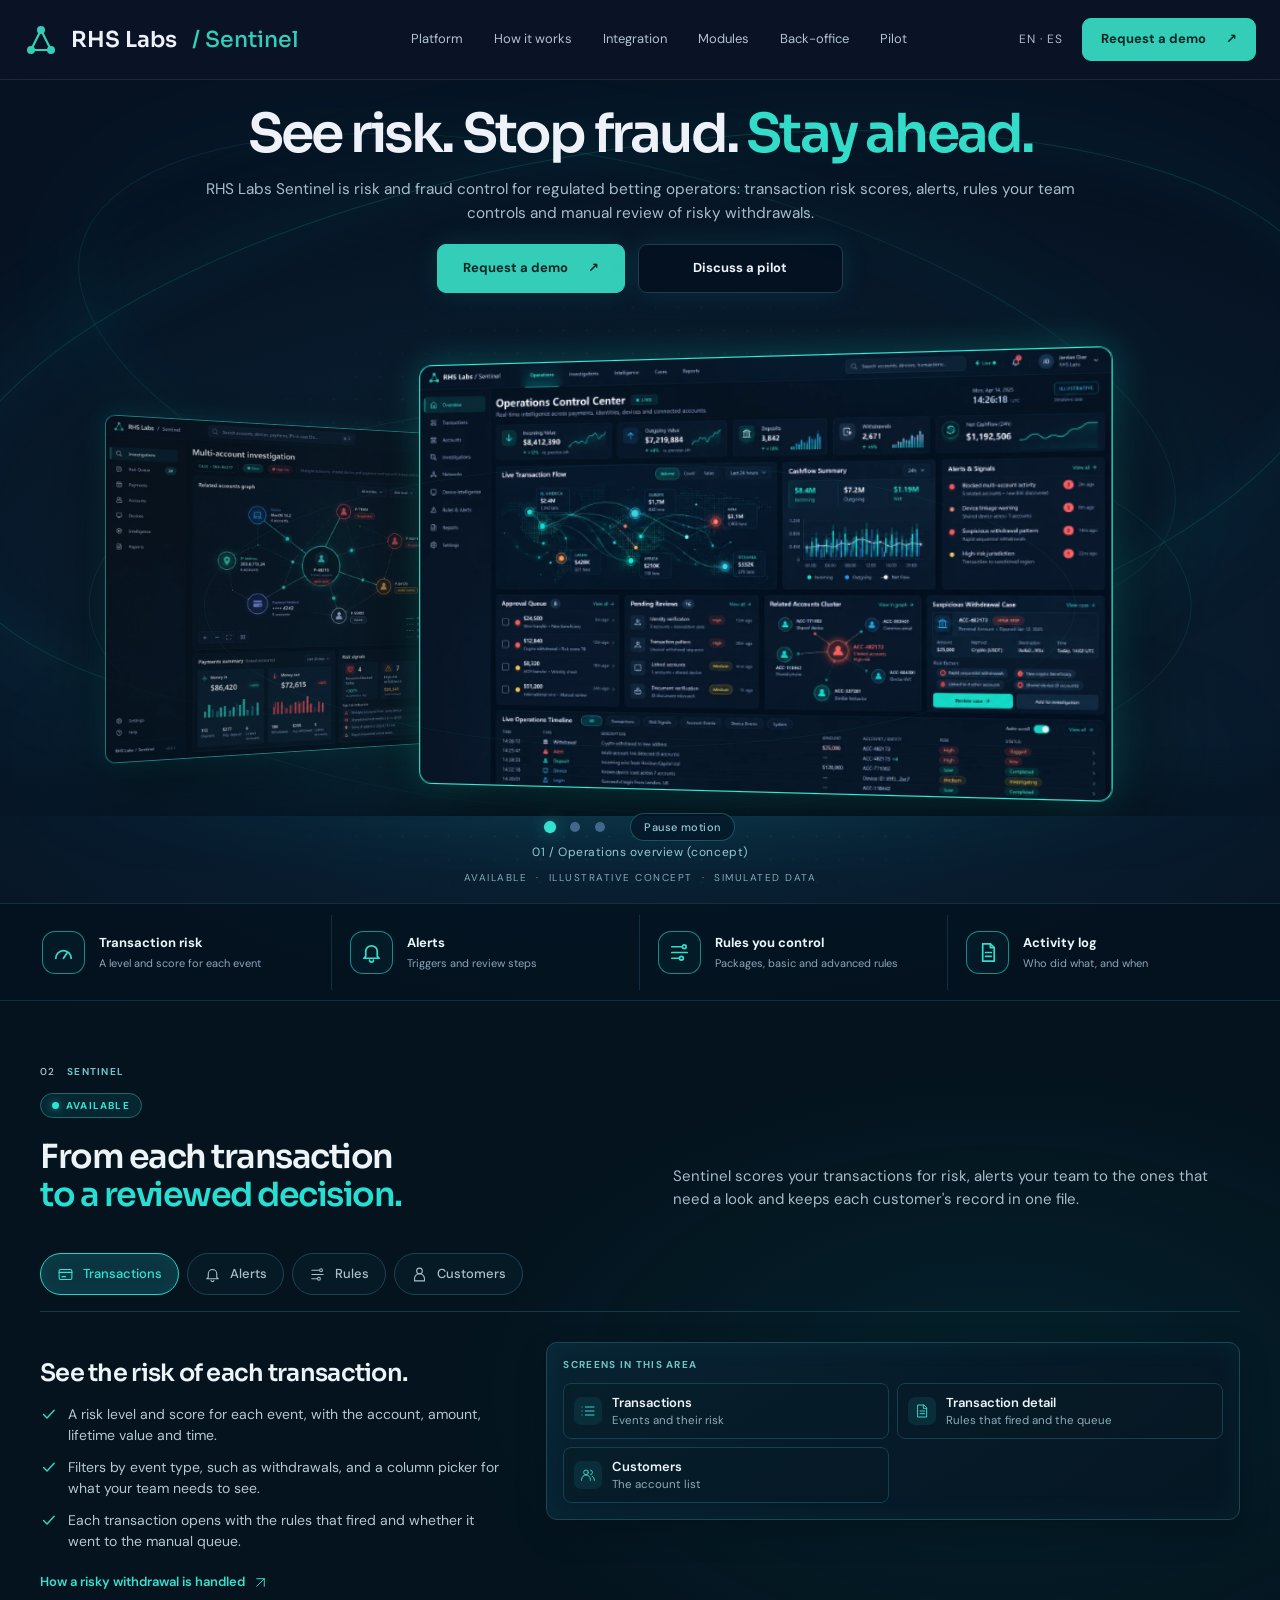
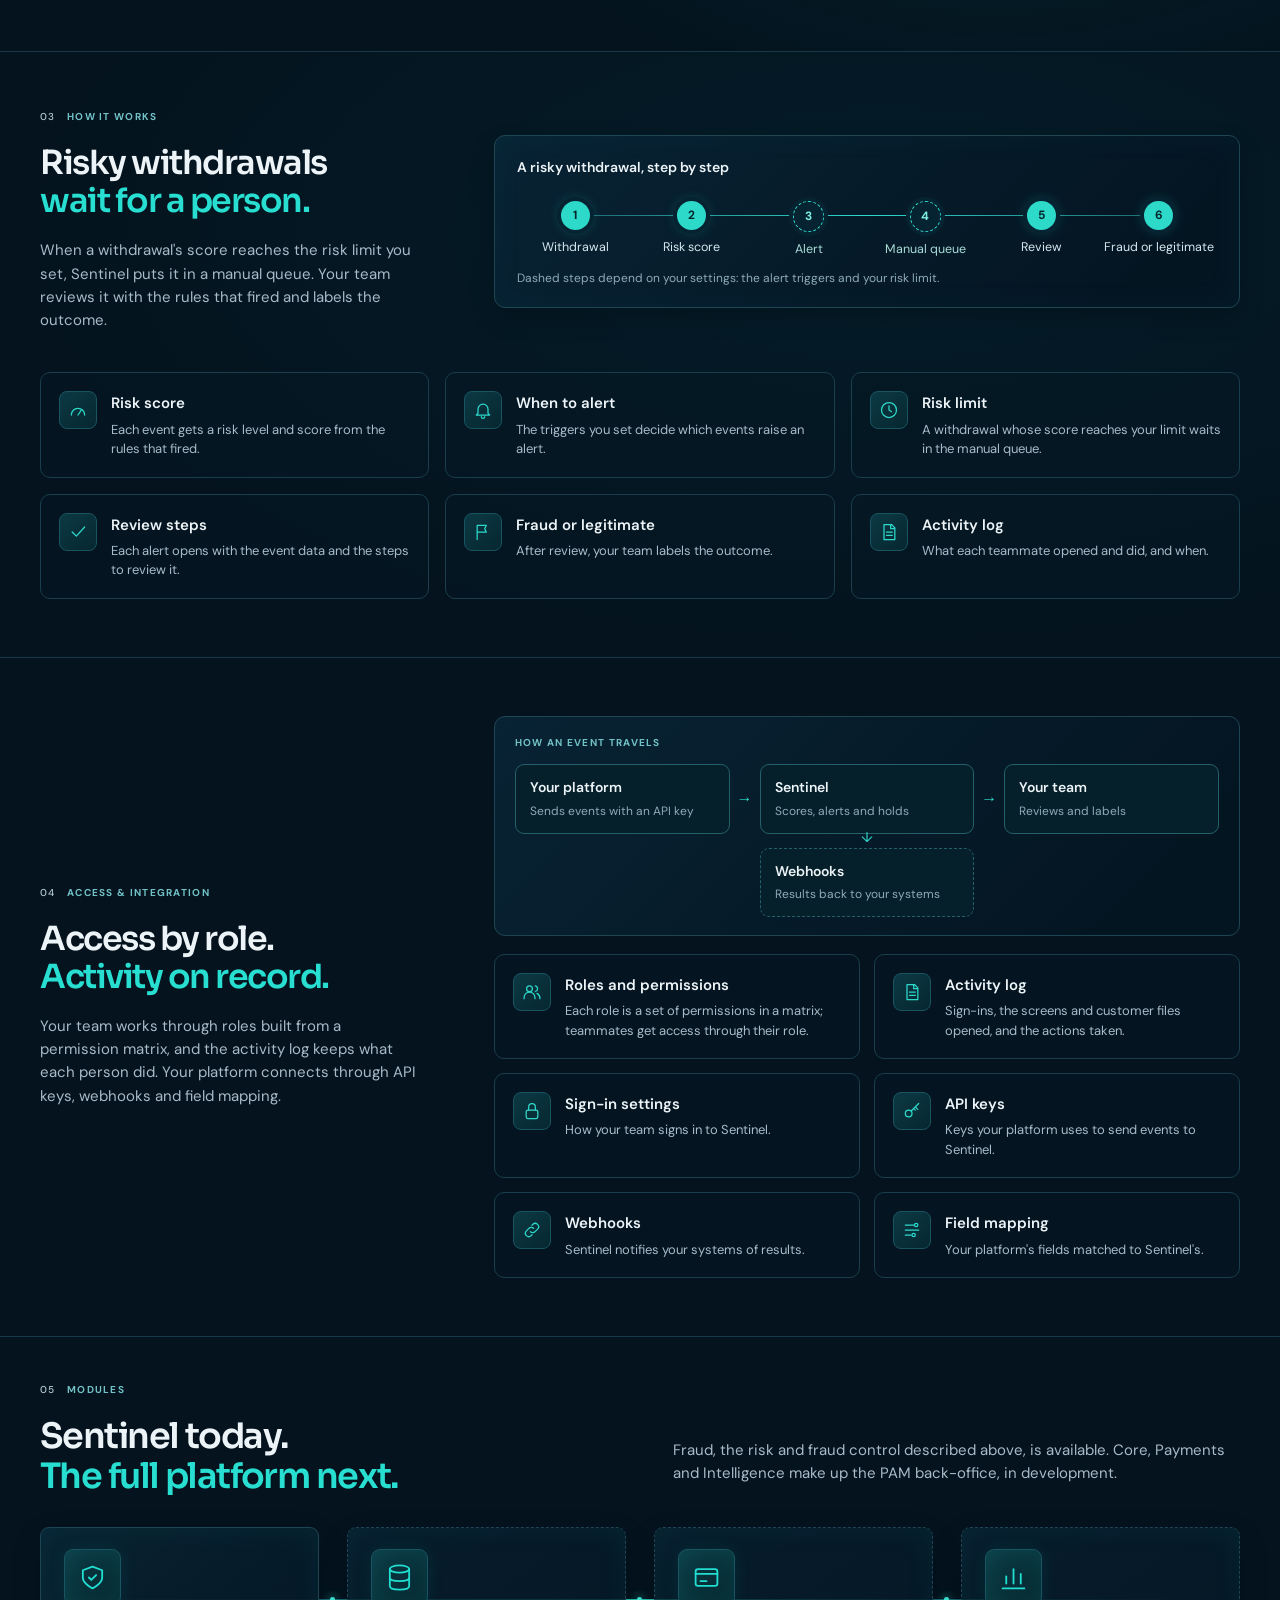
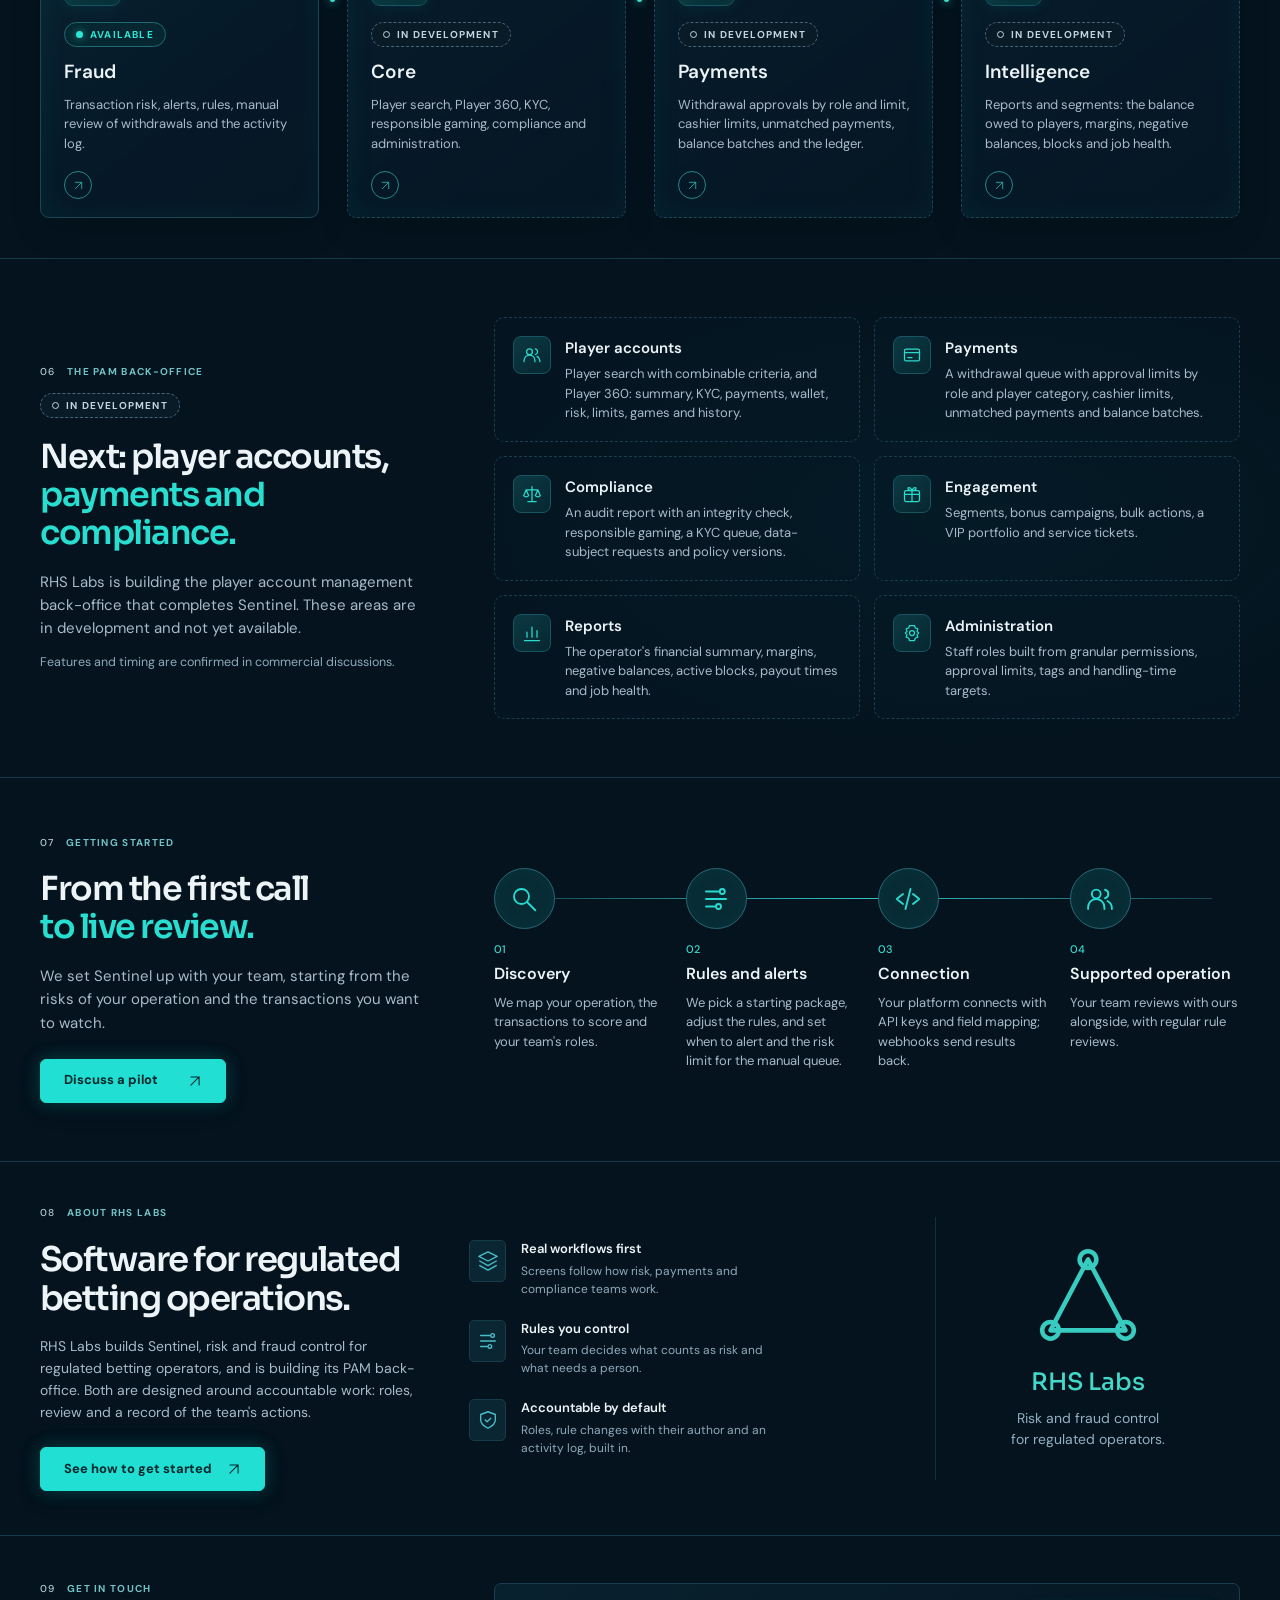
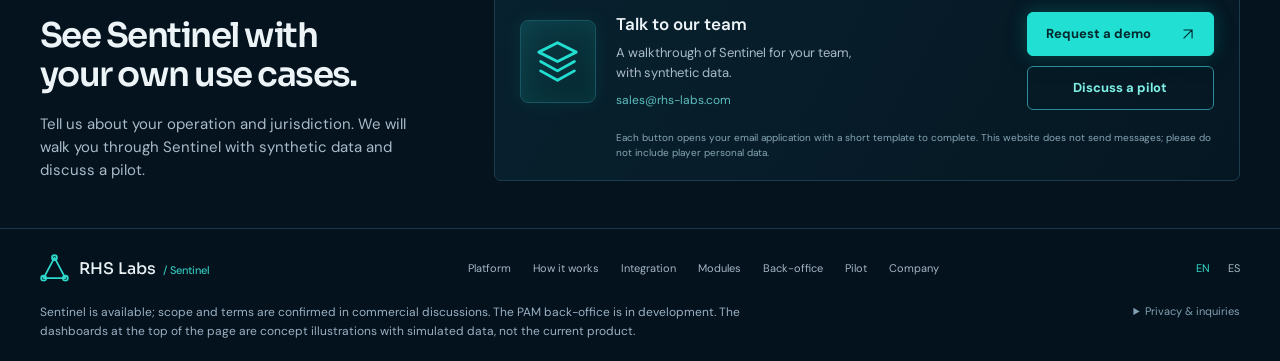
==== commit 75415b5f: "feat(site): Sentinel at the center; the PAM back-office shown as in development (RHS-057) - Hero: th" ====
--- a/index.html
+++ b/index.html
@@ -1,20 +1,20 @@
 <!DOCTYPE html>
 <html lang="en"><head>
 <meta charset="utf-8"><meta name="viewport" content="width=device-width, initial-scale=1.0"><meta name="theme-color" content="#0A1426">
-<title>RHS Labs Sentinel — PAM and back-office for regulated betting operators</title><meta name="description" content="Player account management and back-office for regulated betting operators: Player 360, withdrawals with approval tiers, risk, fraud and compliance. Available for pilot programs.">
+<title>RHS Labs Sentinel — Risk and fraud control for regulated betting operators</title><meta name="description" content="Risk and fraud control for regulated betting operators: transaction risk scores, alerts, rules your team controls and manual review of risky withdrawals.">
 <link rel="canonical" href="/"><link rel="alternate" hreflang="en" href="/"><link rel="alternate" hreflang="es" href="/es/"><link rel="alternate" hreflang="x-default" href="/">
-<meta property="og:type" content="website"><meta property="og:site_name" content="RHS Labs"><meta property="og:title" content="RHS Labs Sentinel — PAM and back-office for regulated betting operators"><meta property="og:description" content="Player account management and back-office for regulated betting operators: Player 360, withdrawals with approval tiers, risk, fraud and compliance. Available for pilot programs."><meta property="og:locale" content="en_US"><meta property="og:locale:alternate" content="es_ES"><meta property="og:image" content="/assets/og-image-en.jpg"><meta property="og:image:width" content="1200"><meta property="og:image:height" content="630"><meta property="og:image:alt" content="RHS Labs Sentinel: player account management for regulated operators."><meta name="twitter:card" content="summary_large_image"><meta name="twitter:image" content="/assets/og-image-en.jpg">
+<meta property="og:type" content="website"><meta property="og:site_name" content="RHS Labs"><meta property="og:title" content="RHS Labs Sentinel — Risk and fraud control for regulated betting operators"><meta property="og:description" content="Risk and fraud control for regulated betting operators: transaction risk scores, alerts, rules your team controls and manual review of risky withdrawals."><meta property="og:locale" content="en_US"><meta property="og:locale:alternate" content="es_ES"><meta property="og:image" content="/assets/og-image-en.jpg"><meta property="og:image:width" content="1200"><meta property="og:image:height" content="630"><meta property="og:image:alt" content="RHS Labs Sentinel: risk and fraud control for regulated operators."><meta name="twitter:card" content="summary_large_image"><meta name="twitter:image" content="/assets/og-image-en.jpg">
 <link rel="icon" href="/assets/favicon.svg" type="image/svg+xml"><link rel="preload" href="/assets/dashboard-1.webp" as="image" fetchpriority="high">
 <link rel="preload" href="/assets/fonts/sora-latin-600-normal.woff2" as="font" type="font/woff2" crossorigin><link rel="preload" href="/assets/fonts/dm-sans-latin-400-normal.woff2" as="font" type="font/woff2" crossorigin>
 <link rel="stylesheet" href="/assets/fonts.css"><link rel="stylesheet" href="/assets/hero-v6.css"><link rel="stylesheet" href="/site.css">
 <script src="/site.js" defer></script><script src="/assets/hero-v6.js" defer></script>
 </head><body><a class="rhs-skip" href="#platform">Skip to content</a>
-<header><div class="bar wrap"><a class="brand" href="#home" aria-label="RHS Labs Sentinel — back to top"><svg viewBox="0 0 34 34" aria-hidden="true"><path d="M17 7L7 27H27Z" fill="none" stroke="#34CDB8" stroke-width="2.2" stroke-linejoin="round"/><circle cx="17" cy="7" r="4" fill="#34CDB8"/><circle cx="7" cy="27" r="4" fill="#34CDB8"/><circle cx="27" cy="27" r="4" fill="#34CDB8"/></svg>RHS Labs <em>/ Sentinel</em></a><nav class="nav" id="main-nav" aria-label="Main menu"><a href="#platform">Platform</a><a href="#modules">Modules</a><a href="#payments">Payments</a><a href="#compliance">Compliance</a><a href="#security">Security</a><a href="#pilot">Pilot</a><span class="rhs-mobile-language"><a href="/" data-language="en" lang="en" aria-label="English">EN</a> · <a href="/es/" data-language="es" lang="es" aria-label="Español">ES</a></span></nav><div class="nav-actions"><span class="lang"><a href="/" data-language="en" lang="en" aria-label="English">EN</a> · <a href="/es/" data-language="es" lang="es" aria-label="Español">ES</a></span><a class="btn sm" href="mailto:sales@rhs-labs.com?subject=Sentinel%20demo%20request&amp;body=Hello%20RHS%20Labs%20team%2C%0D%0A%0D%0AI%20would%20like%20a%20demo%20of%20RHS%20Labs%20Sentinel.%0D%0A%0D%0ACompany%3A%0D%0AJurisdiction%28s%29%3A%0D%0AApproximate%20volume%20%28active%20players%20or%20monthly%20transactions%29%3A%0D%0AModules%20of%20interest%20%28Core%2C%20Payments%2C%20Intelligence%2C%20Fraud%29%3A%0D%0A%0D%0APlease%20do%20not%20include%20player%20personal%20data%20in%20this%20email." data-cta="demo">Request a demo<span class="rhs-sr"> (opens your email application)</span> <span aria-hidden="true">↗</span></a><button class="hamburger" id="menu-toggle" aria-label="Open navigation" data-label-open="Open navigation" data-label-close="Close navigation" aria-expanded="false" aria-controls="main-nav"><svg viewBox="0 0 24 24"><path d="M4 7h16M4 12h16M4 17h16" stroke="currentColor" stroke-width="2" fill="none" stroke-linecap="round"/></svg></button></div></div></header><main><section id="home" class="hero-v2" aria-label="Sentinel platform showcase">
+<header><div class="bar wrap"><a class="brand" href="#home" aria-label="RHS Labs Sentinel — back to top"><svg viewBox="0 0 34 34" aria-hidden="true"><path d="M17 7L7 27H27Z" fill="none" stroke="#34CDB8" stroke-width="2.2" stroke-linejoin="round"/><circle cx="17" cy="7" r="4" fill="#34CDB8"/><circle cx="7" cy="27" r="4" fill="#34CDB8"/><circle cx="27" cy="27" r="4" fill="#34CDB8"/></svg>RHS Labs <em>/ Sentinel</em></a><nav class="nav" id="main-nav" aria-label="Main menu"><a href="#platform">Platform</a><a href="#how">How it works</a><a href="#security">Integration</a><a href="#modules">Modules</a><a href="#back-office">Back-office</a><a href="#pilot">Pilot</a><span class="rhs-mobile-language"><a href="/" data-language="en" lang="en" aria-label="English">EN</a> · <a href="/es/" data-language="es" lang="es" aria-label="Español">ES</a></span></nav><div class="nav-actions"><span class="lang"><a href="/" data-language="en" lang="en" aria-label="English">EN</a> · <a href="/es/" data-language="es" lang="es" aria-label="Español">ES</a></span><a class="btn sm" href="mailto:sales@rhs-labs.com?subject=Sentinel%20demo%20request&amp;body=Hello%20RHS%20Labs%20team%2C%0D%0A%0D%0AI%20would%20like%20a%20demo%20of%20RHS%20Labs%20Sentinel.%0D%0A%0D%0ACompany%3A%0D%0AJurisdiction%28s%29%3A%0D%0AApproximate%20volume%20%28active%20players%20or%20monthly%20transactions%29%3A%0D%0AModules%20of%20interest%20%28Core%2C%20Payments%2C%20Intelligence%2C%20Fraud%29%3A%0D%0A%0D%0APlease%20do%20not%20include%20player%20personal%20data%20in%20this%20email." data-cta="demo">Request a demo<span class="rhs-sr"> (opens your email application)</span> <span aria-hidden="true">↗</span></a><button class="hamburger" id="menu-toggle" aria-label="Open navigation" data-label-open="Open navigation" data-label-close="Close navigation" aria-expanded="false" aria-controls="main-nav"><svg viewBox="0 0 24 24"><path d="M4 7h16M4 12h16M4 17h16" stroke="currentColor" stroke-width="2" fill="none" stroke-linecap="round"/></svg></button></div></div></header><main><section id="home" class="hero-v2" aria-label="Sentinel platform showcase">
   <div class="hero-atmosphere" aria-hidden="true"><div class="glow-ribbon glow-a"></div><div class="glow-ribbon glow-b"></div><div class="dot-halo"></div></div>
   <div class="hero-heading wrap">
     <span class="hero-eyebrow">RHS LABS &nbsp;/&nbsp; SENTINEL PLATFORM</span>
-    <h1>Player account management<br> <span>for regulated operators.</span></h1>
-    <p class="hero-subtitle">RHS Labs Sentinel is the PAM and back-office for regulated betting operators: Player 360, withdrawals with approval tiers, risk and compliance, all in one place.</p>
+    <h1>See risk. Stop fraud. <span>Stay ahead.</span></h1>
+    <p class="hero-subtitle">RHS Labs Sentinel is risk and fraud control for regulated betting operators: transaction risk scores, alerts, rules your team controls and manual review of risky withdrawals.</p>
     <div class="hero-buttons">
       <a class="btn" href="mailto:sales@rhs-labs.com?subject=Sentinel%20demo%20request&amp;body=Hello%20RHS%20Labs%20team%2C%0D%0A%0D%0AI%20would%20like%20a%20demo%20of%20RHS%20Labs%20Sentinel.%0D%0A%0D%0ACompany%3A%0D%0AJurisdiction%28s%29%3A%0D%0AApproximate%20volume%20%28active%20players%20or%20monthly%20transactions%29%3A%0D%0AModules%20of%20interest%20%28Core%2C%20Payments%2C%20Intelligence%2C%20Fraud%29%3A%0D%0A%0D%0APlease%20do%20not%20include%20player%20personal%20data%20in%20this%20email." data-cta="demo">Request a demo<span class="rhs-sr"> (opens your email application)</span> <span aria-hidden="true">↗</span></a>
       <a class="btn alt" href="#pilot">Discuss a pilot</a>
@@ -37,24 +37,22 @@
     </div>
     <p class="screen-name" id="showcase-title" data-suffix="CONTINUOUS 3D ORBIT">01 &nbsp; / &nbsp; Operations overview (concept)</p>
   </div>
-  <div class="carousel-disclosure" data-hero-images="concept">AVAILABLE FOR PILOT PROGRAMS &nbsp;·&nbsp; ILLUSTRATIVE CONCEPT &nbsp;·&nbsp; SIMULATED DATA</div>
+  <div class="carousel-disclosure" data-hero-images="concept">AVAILABLE &nbsp;·&nbsp; ILLUSTRATIVE CONCEPT &nbsp;·&nbsp; SIMULATED DATA</div>
   <div class="hero-feature-strip"><div class="wrap feature-grid">
-    <div class="value-point"><span class="value-symbol" aria-hidden="true"><svg viewBox="0 0 24 24"><circle cx="12" cy="8" r="4"/><path d="M4 21v-1a8 8 0 0 1 16 0v1"/></svg></span><span><b>Player 360</b><small>Account, wallet and history in one profile</small></span></div>
-    <div class="value-point"><span class="value-symbol" aria-hidden="true"><svg viewBox="0 0 24 24"><rect x="3" y="5" width="18" height="14" rx="2"/><path d="M3 10h18M7 15h4"/></svg></span><span><b>Payments with approval tiers</b><small>Four-eyes control at or above your threshold</small></span></div>
-    <div class="value-point"><span class="value-symbol" aria-hidden="true"><svg viewBox="0 0 24 24"><path d="M12 22s9-4 9-11V5l-9-3-9 3v6c0 7 9 11 9 11z"/><path d="m9 12 2 2 4-4"/></svg></span><span><b>Risk and fraud</b><small>Rules, alerts and cases</small></span></div>
-    <div class="value-point"><span class="value-symbol" aria-hidden="true"><svg viewBox="0 0 24 24"><path d="M7 3h8l4 4v14H7z"/><path d="M15 3v4h4M10 12h6M10 16h6"/></svg></span><span><b>Audit trail</b><small>Who did what, and when</small></span></div>
+    <div class="value-point"><span class="value-symbol" aria-hidden="true"><svg viewBox="0 0 24 24"><path d="M4 18a8 8 0 1 1 16 0M12 18l4-6"/></svg></span><span><b>Transaction risk</b><small>A level and score for each event</small></span></div>
+    <div class="value-point"><span class="value-symbol" aria-hidden="true"><svg viewBox="0 0 24 24"><path d="M6 16v-5a6 6 0 0 1 12 0v5l2 2H4Z"/><path d="M10 20a2 2 0 0 0 4 0"/></svg></span><span><b>Alerts</b><small>Triggers and review steps</small></span></div>
+    <div class="value-point"><span class="value-symbol" aria-hidden="true"><svg viewBox="0 0 24 24"><path d="M4 6h10M4 12h16M4 18h7"/><circle cx="17" cy="6" r="2"/><circle cx="14" cy="18" r="2"/></svg></span><span><b>Rules you control</b><small>Packages, basic and advanced rules</small></span></div>
+    <div class="value-point"><span class="value-symbol" aria-hidden="true"><svg viewBox="0 0 24 24"><path d="M7 3h8l4 4v14H7z"/><path d="M15 3v4h4M10 12h6M10 16h6"/></svg></span><span><b>Activity log</b><small>Who did what, and when</small></span></div>
   </div></div>
 </section>
 <div class="rhs-content">
-<section id="platform" class="rhs-sector rhs-tour-sector" data-sector="2"><div class="wrap"><div class="rhs-section-heading"><div class="rhs-sector-copy"><span class="rhs-kicker"><b>02</b> THE BACK-OFFICE</span><h2>Every operational team.<br><em>One back-office.</em></h2><p>Seven areas cover the daily work of a regulated operator: player accounts, payments, risk, engagement, compliance, reporting and administration.</p></div></div><div class="rhs-tour" data-tour><div class="rhs-tour-tabs" role="tablist" aria-label="Back-office areas"><button type="button" role="tab" class="rhs-tour-tab" id="tour-tab-players" aria-controls="tour-players" aria-selected="true" tabindex="0"><svg class="rhs-icon " viewBox="0 0 24 24" aria-hidden="true" fill="none" stroke="currentColor" stroke-width="1.5" stroke-linecap="round" stroke-linejoin="round"><circle cx="9" cy="8" r="3.5"/><path d="M2.5 20v-1.5a6.5 6.5 0 0 1 13 0V20"/><path d="M16 4.6a3.5 3.5 0 0 1 0 6.8M18 13.6a6.5 6.5 0 0 1 3.5 5.9V20"/></svg><span>Players</span></button><button type="button" role="tab" class="rhs-tour-tab" id="tour-tab-payments" aria-controls="tour-payments" aria-selected="false" tabindex="-1"><svg class="rhs-icon " viewBox="0 0 24 24" aria-hidden="true" fill="none" stroke="currentColor" stroke-width="1.5" stroke-linecap="round" stroke-linejoin="round"><rect x="3" y="5" width="18" height="14" rx="2"/><path d="M3 9h18M7 15h5"/></svg><span>Payments</span></button><button type="button" role="tab" class="rhs-tour-tab" id="tour-tab-risk" aria-controls="tour-risk" aria-selected="false" tabindex="-1"><svg class="rhs-icon " viewBox="0 0 24 24" aria-hidden="true" fill="none" stroke="currentColor" stroke-width="1.5" stroke-linecap="round" stroke-linejoin="round"><path d="m12 3 8 3v6c0 5-8 9-8 9S4 17 4 12V6Z"/><path d="m9 12 2 2 4-4"/></svg><span>Risk & fraud</span></button><button type="button" role="tab" class="rhs-tour-tab" id="tour-tab-engagement" aria-controls="tour-engagement" aria-selected="false" tabindex="-1"><svg class="rhs-icon " viewBox="0 0 24 24" aria-hidden="true" fill="none" stroke="currentColor" stroke-width="1.5" stroke-linecap="round" stroke-linejoin="round"><rect x="3" y="8" width="18" height="13" rx="2"/><path d="M12 8v13M3 12.5h18M12 8S10.5 3.5 8 4.4 8.6 8 12 8Zm0 0s1.5-4.5 4-3.6S15.4 8 12 8Z"/></svg><span>Bonus & CRM</span></button><button type="button" role="tab" class="rhs-tour-tab" id="tour-tab-compliance" aria-controls="tour-compliance" aria-selected="false" tabindex="-1"><svg class="rhs-icon " viewBox="0 0 24 24" aria-hidden="true" fill="none" stroke="currentColor" stroke-width="1.5" stroke-linecap="round" stroke-linejoin="round"><path d="M12 3v18M7 21h10M5 7h14M5 7l-3 7a4 4 0 0 0 6 0Zm14 0-3 7a4 4 0 0 0 6 0Z"/></svg><span>Compliance</span></button><button type="button" role="tab" class="rhs-tour-tab" id="tour-tab-reports" aria-controls="tour-reports" aria-selected="false" tabindex="-1"><svg class="rhs-icon " viewBox="0 0 24 24" aria-hidden="true" fill="none" stroke="currentColor" stroke-width="1.5" stroke-linecap="round" stroke-linejoin="round"><path d="M3 21h18M6 17v-6m6 6V5m6 12v-8"/></svg><span>Reports</span></button><button type="button" role="tab" class="rhs-tour-tab" id="tour-tab-admin" aria-controls="tour-admin" aria-selected="false" tabindex="-1"><svg class="rhs-icon " viewBox="0 0 24 24" aria-hidden="true" fill="none" stroke="currentColor" stroke-width="1.5" stroke-linecap="round" stroke-linejoin="round"><path d="m9 3-1 3-3 1 1 3-2 2 2 2-1 3 3 1 1 3h6l1-3 3-1-1-3 2-2-2-2 1-3-3-1-1-3Z"/><circle cx="12" cy="12" r="3"/></svg><span>Administration</span></button></div><div class="rhs-tour-panel" role="tabpanel" id="tour-players" aria-labelledby="tour-tab-players" tabindex="0"><div class="rhs-tour-copy"><span class="rhs-module rhs-module-core"><b>Module</b> Core</span><h3>Find any player. See the account in one place.</h3><ul class="rhs-ticks"><li><svg class="rhs-icon " viewBox="0 0 24 24" aria-hidden="true" fill="none" stroke="currentColor" stroke-width="1.5" stroke-linecap="round" stroke-linejoin="round"><path d="m5 12 5 5L20 6"/></svg><span>Quick search and seven combinable criteria, with up to 200 results per page.</span></li><li><svg class="rhs-icon " viewBox="0 0 24 24" aria-hidden="true" fill="none" stroke="currentColor" stroke-width="1.5" stroke-linecap="round" stroke-linejoin="round"><path d="m5 12 5 5L20 6"/></svg><span>Player 360 in eight areas: summary, KYC, payments, wallet, risk, limits, games and history.</span></li><li><svg class="rhs-icon " viewBox="0 0 24 24" aria-hidden="true" fill="none" stroke="currentColor" stroke-width="1.5" stroke-linecap="round" stroke-linejoin="round"><path d="m5 12 5 5L20 6"/></svg><span>Identity and contact details masked by default; staff with permission reveal one field at a time, with a reason.</span></li><li><svg class="rhs-icon " viewBox="0 0 24 24" aria-hidden="true" fill="none" stroke="currentColor" stroke-width="1.5" stroke-linecap="round" stroke-linejoin="round"><path d="m5 12 5 5L20 6"/></svg><span>Notes, tags, segments and the VIP account manager on the profile.</span></li></ul><a class="rhs-more" href="#player-360">Inside Player 360 <svg class="rhs-icon " viewBox="0 0 24 24" aria-hidden="true" fill="none" stroke="currentColor" stroke-width="1.5" stroke-linecap="round" stroke-linejoin="round"><path d="M5 19 19 5M5 5h14v14"/></svg></a></div><div class="rhs-tour-visual"><div class="rhs-screens"><p class="rhs-screens-title" id="tour-screens-players">Screens in this area</p><ul aria-labelledby="tour-screens-players"><li><svg class="rhs-icon " viewBox="0 0 24 24" aria-hidden="true" fill="none" stroke="currentColor" stroke-width="1.5" stroke-linecap="round" stroke-linejoin="round"><circle cx="10" cy="10" r="6"/><path d="m15 15 6 6"/></svg><b>Search</b><small>Quick and advanced search</small></li><li><svg class="rhs-icon " viewBox="0 0 24 24" aria-hidden="true" fill="none" stroke="currentColor" stroke-width="1.5" stroke-linecap="round" stroke-linejoin="round"><circle cx="12" cy="7" r="4"/><path d="M5 21v-3a7 7 0 0 1 14 0v3Z"/></svg><b>Player 360</b><small>The account in eight areas</small></li><li><svg class="rhs-icon " viewBox="0 0 24 24" aria-hidden="true" fill="none" stroke="currentColor" stroke-width="1.5" stroke-linecap="round" stroke-linejoin="round"><rect x="3" y="5" width="18" height="14" rx="2"/><circle cx="9" cy="11" r="2"/><path d="M6 16c.6-1.6 1.7-2.4 3-2.4s2.4.8 3 2.4M15 10h3M15 13h3"/></svg><b>KYC queue</b><small>Pending documents</small></li><li><svg class="rhs-icon " viewBox="0 0 24 24" aria-hidden="true" fill="none" stroke="currentColor" stroke-width="1.5" stroke-linecap="round" stroke-linejoin="round"><circle cx="12" cy="12" r="9"/><path d="M12 7v5l3 2"/></svg><b>Responsible gaming</b><small>Self-exclusions, pauses and limits</small></li><li><svg class="rhs-icon " viewBox="0 0 24 24" aria-hidden="true" fill="none" stroke="currentColor" stroke-width="1.5" stroke-linecap="round" stroke-linejoin="round"><rect x="5" y="11" width="14" height="10" rx="2"/><path d="M8 11V7a4 4 0 0 1 8 0v4"/></svg><b>Data-subject requests</b><small>Privacy requests by deadline</small></li></ul></div></div></div><div class="rhs-tour-panel" role="tabpanel" id="tour-payments" aria-labelledby="tour-tab-payments" tabindex="0" hidden><div class="rhs-tour-copy"><span class="rhs-module rhs-module-payments"><b>Module</b> Payments</span><h3>Withdrawals under control, from request to payout.</h3><ul class="rhs-ticks"><li><svg class="rhs-icon " viewBox="0 0 24 24" aria-hidden="true" fill="none" stroke="currentColor" stroke-width="1.5" stroke-linecap="round" stroke-linejoin="round"><path d="m5 12 5 5L20 6"/></svg><span>A withdrawal queue that flags every request waiting past your handling-time target.</span></li><li><svg class="rhs-icon " viewBox="0 0 24 24" aria-hidden="true" fill="none" stroke="currentColor" stroke-width="1.5" stroke-linecap="round" stroke-linejoin="round"><path d="m5 12 5 5L20 6"/></svg><span>Approval limits by role and player category, with a second approver at or above the threshold.</span></li><li><svg class="rhs-icon " viewBox="0 0 24 24" aria-hidden="true" fill="none" stroke="currentColor" stroke-width="1.5" stroke-linecap="round" stroke-linejoin="round"><path d="m5 12 5 5L20 6"/></svg><span>Unmatched incoming payments linked to a player or returned to the payer, each approved by a second person.</span></li><li><svg class="rhs-icon " viewBox="0 0 24 24" aria-hidden="true" fill="none" stroke="currentColor" stroke-width="1.5" stroke-linecap="round" stroke-linejoin="round"><path d="m5 12 5 5L20 6"/></svg><span>Ledger search across players, with totals and CSV export.</span></li></ul><a class="rhs-more" href="#payments">Payments in detail <svg class="rhs-icon " viewBox="0 0 24 24" aria-hidden="true" fill="none" stroke="currentColor" stroke-width="1.5" stroke-linecap="round" stroke-linejoin="round"><path d="M5 19 19 5M5 5h14v14"/></svg></a></div><div class="rhs-tour-visual"><div class="rhs-screens"><p class="rhs-screens-title" id="tour-screens-payments">Screens in this area</p><ul aria-labelledby="tour-screens-payments"><li><svg class="rhs-icon " viewBox="0 0 24 24" aria-hidden="true" fill="none" stroke="currentColor" stroke-width="1.5" stroke-linecap="round" stroke-linejoin="round"><rect x="3" y="5" width="18" height="14" rx="2"/><path d="M3 9h18M7 15h5"/></svg><b>Withdrawals</b><small>Queue and decision steps</small></li><li><svg class="rhs-icon " viewBox="0 0 24 24" aria-hidden="true" fill="none" stroke="currentColor" stroke-width="1.5" stroke-linecap="round" stroke-linejoin="round"><path d="M8 6h13M8 12h13M8 18h13M3 6h.01M3 12h.01M3 18h.01"/></svg><b>Transactions</b><small>Ledger search and CSV</small></li><li><svg class="rhs-icon " viewBox="0 0 24 24" aria-hidden="true" fill="none" stroke="currentColor" stroke-width="1.5" stroke-linecap="round" stroke-linejoin="round"><path d="M10 14a4 4 0 0 0 5.7 0l3-3a4 4 0 0 0-5.7-5.7l-1 1M14 10a4 4 0 0 0-5.7 0l-3 3a4 4 0 0 0 5.7 5.7l1-1"/></svg><b>Reconciliation</b><small>Unmatched incoming payments</small></li><li><svg class="rhs-icon " viewBox="0 0 24 24" aria-hidden="true" fill="none" stroke="currentColor" stroke-width="1.5" stroke-linecap="round" stroke-linejoin="round"><path d="M12 16V4M7 9l5-5 5 5M4 16v3a2 2 0 0 0 2 2h12a2 2 0 0 0 2-2v-3"/></svg><b>Balance batches</b><small>CSV batches with approval</small></li><li><svg class="rhs-icon " viewBox="0 0 24 24" aria-hidden="true" fill="none" stroke="currentColor" stroke-width="1.5" stroke-linecap="round" stroke-linejoin="round"><path d="M4 18a8 8 0 1 1 16 0M12 18l4-6"/></svg><b>Cashier limits</b><small>Operator payment limits</small></li><li><svg class="rhs-icon " viewBox="0 0 24 24" aria-hidden="true" fill="none" stroke="currentColor" stroke-width="1.5" stroke-linecap="round" stroke-linejoin="round"><path d="m3 12 4 4 7-8M10 16l1 1 10-11"/></svg><b>Approval limits</b><small>Who approves how much</small></li></ul></div></div></div><div class="rhs-tour-panel" role="tabpanel" id="tour-risk" aria-labelledby="tour-tab-risk" tabindex="0" hidden><div class="rhs-tour-copy"><span class="rhs-module rhs-module-fraud"><b>Module</b> Fraud</span><h3>From alert to closed case.</h3><ul class="rhs-ticks"><li><svg class="rhs-icon " viewBox="0 0 24 24" aria-hidden="true" fill="none" stroke="currentColor" stroke-width="1.5" stroke-linecap="round" stroke-linejoin="round"><path d="m5 12 5 5L20 6"/></svg><span>Alert queue with filters, claim and assignment, and bulk resolution by root cause.</span></li><li><svg class="rhs-icon " viewBox="0 0 24 24" aria-hidden="true" fill="none" stroke="currentColor" stroke-width="1.5" stroke-linecap="round" stroke-linejoin="round"><path d="m5 12 5 5L20 6"/></svg><span>Cases with triage, reassignment, linked withdrawals and closure by root cause.</span></li><li><svg class="rhs-icon " viewBox="0 0 24 24" aria-hidden="true" fill="none" stroke="currentColor" stroke-width="1.5" stroke-linecap="round" stroke-linejoin="round"><path d="m5 12 5 5L20 6"/></svg><span>Rules with fire counts and false-positive rates; the editor requires a simulation before a change is proposed, and putting a blocking rule in force needs a second approver.</span></li><li><svg class="rhs-icon " viewBox="0 0 24 24" aria-hidden="true" fill="none" stroke="currentColor" stroke-width="1.5" stroke-linecap="round" stroke-linejoin="round"><path d="m5 12 5 5L20 6"/></svg><span>Fraud points per player, manual adjustments with a reason, and rule-exemption requests decided by a second person.</span></li></ul></div><div class="rhs-tour-visual"><div class="rhs-screens"><p class="rhs-screens-title" id="tour-screens-risk">Screens in this area</p><ul aria-labelledby="tour-screens-risk"><li><svg class="rhs-icon " viewBox="0 0 24 24" aria-hidden="true" fill="none" stroke="currentColor" stroke-width="1.5" stroke-linecap="round" stroke-linejoin="round"><path d="M6 16v-5a6 6 0 0 1 12 0v5l2 2H4Z"/><path d="M10 20a2 2 0 0 0 4 0"/></svg><b>Alerts</b><small>Queue, claim and resolution</small></li><li><svg class="rhs-icon " viewBox="0 0 24 24" aria-hidden="true" fill="none" stroke="currentColor" stroke-width="1.5" stroke-linecap="round" stroke-linejoin="round"><rect x="3" y="7" width="18" height="13" rx="2"/><path d="M8 7V5a2 2 0 0 1 2-2h4a2 2 0 0 1 2 2v2M3 13h18"/></svg><b>Cases</b><small>Investigation workspace</small></li><li><svg class="rhs-icon " viewBox="0 0 24 24" aria-hidden="true" fill="none" stroke="currentColor" stroke-width="1.5" stroke-linecap="round" stroke-linejoin="round"><path d="M4 6h10M4 12h16M4 18h7"/><circle cx="17" cy="6" r="2"/><circle cx="14" cy="18" r="2"/></svg><b>Rules</b><small>Metrics, editor and firings</small></li><li><svg class="rhs-icon " viewBox="0 0 24 24" aria-hidden="true" fill="none" stroke="currentColor" stroke-width="1.5" stroke-linecap="round" stroke-linejoin="round"><path d="m3 12 4 4 7-8M10 16l1 1 10-11"/></svg><b>Approvals</b><small>Four-eyes decisions</small></li></ul></div></div></div><div class="rhs-tour-panel" role="tabpanel" id="tour-engagement" aria-labelledby="tour-tab-engagement" tabindex="0" hidden><div class="rhs-tour-copy"><span class="rhs-module rhs-module-core"><b>Module</b> Core</span><h3>Bonus campaigns aimed at saved segments.</h3><ul class="rhs-ticks"><li><svg class="rhs-icon " viewBox="0 0 24 24" aria-hidden="true" fill="none" stroke="currentColor" stroke-width="1.5" stroke-linecap="round" stroke-linejoin="round"><path d="m5 12 5 5L20 6"/></svg><span>Segments built from rules and groups, versioned, with an account count you can run before saving.</span></li><li><svg class="rhs-icon " viewBox="0 0 24 24" aria-hidden="true" fill="none" stroke="currentColor" stroke-width="1.5" stroke-linecap="round" stroke-linejoin="round"><path d="m5 12 5 5L20 6"/></svg><span>Bulk blocks or releases for a saved segment or a player list, previewed first; above an account threshold, a second person approves.</span></li><li><svg class="rhs-icon " viewBox="0 0 24 24" aria-hidden="true" fill="none" stroke="currentColor" stroke-width="1.5" stroke-linecap="round" stroke-linejoin="round"><path d="m5 12 5 5L20 6"/></svg><span>A VIP portfolio: an account manager for each VIP player, with contact restrictions.</span></li><li><svg class="rhs-icon " viewBox="0 0 24 24" aria-hidden="true" fill="none" stroke="currentColor" stroke-width="1.5" stroke-linecap="round" stroke-linejoin="round"><path d="m5 12 5 5L20 6"/></svg><span>Service tickets, and CRM templates approved by someone other than their author.</span></li></ul></div><div class="rhs-tour-visual"><div class="rhs-screens"><p class="rhs-screens-title" id="tour-screens-engagement">Screens in this area</p><ul aria-labelledby="tour-screens-engagement"><li><svg class="rhs-icon " viewBox="0 0 24 24" aria-hidden="true" fill="none" stroke="currentColor" stroke-width="1.5" stroke-linecap="round" stroke-linejoin="round"><circle cx="12" cy="12" r="9"/><circle cx="12" cy="12" r="5"/><circle cx="12" cy="12" r="1"/></svg><b>Segments</b><small>Rules, groups and counts</small></li><li><svg class="rhs-icon " viewBox="0 0 24 24" aria-hidden="true" fill="none" stroke="currentColor" stroke-width="1.5" stroke-linecap="round" stroke-linejoin="round"><rect x="3" y="8" width="18" height="13" rx="2"/><path d="M12 8v13M3 12.5h18M12 8S10.5 3.5 8 4.4 8.6 8 12 8Zm0 0s1.5-4.5 4-3.6S15.4 8 12 8Z"/></svg><b>Bonus</b><small>Campaigns and audiences</small></li><li><svg class="rhs-icon " viewBox="0 0 24 24" aria-hidden="true" fill="none" stroke="currentColor" stroke-width="1.5" stroke-linecap="round" stroke-linejoin="round"><path d="m2 7 10-5 10 5-10 5ZM3 12l9 5 9-5M3 17l9 5 9-5"/></svg><b>Bulk actions</b><small>Preview, then run</small></li><li><svg class="rhs-icon " viewBox="0 0 24 24" aria-hidden="true" fill="none" stroke="currentColor" stroke-width="1.5" stroke-linecap="round" stroke-linejoin="round"><path d="m12 3 2.7 5.6 6.1.9-4.4 4.3 1 6.1L12 17l-5.4 2.9 1-6.1L3.2 9.5l6.1-.9Z"/></svg><b>VIP portfolio</b><small>Account managers</small></li><li><svg class="rhs-icon " viewBox="0 0 24 24" aria-hidden="true" fill="none" stroke="currentColor" stroke-width="1.5" stroke-linecap="round" stroke-linejoin="round"><path d="M4 5h16v11H9l-5 4Z"/></svg><b>Service tickets</b><small>Customer-service follow-up</small></li><li><svg class="rhs-icon " viewBox="0 0 24 24" aria-hidden="true" fill="none" stroke="currentColor" stroke-width="1.5" stroke-linecap="round" stroke-linejoin="round"><rect x="3" y="5" width="18" height="14" rx="2"/><path d="m3 7 9 6 9-6"/></svg><b>CRM templates</b><small>Drafts and four-eyes approval</small></li></ul></div></div></div><div class="rhs-tour-panel" role="tabpanel" id="tour-compliance" aria-labelledby="tour-tab-compliance" tabindex="0" hidden><div class="rhs-tour-copy"><span class="rhs-module rhs-module-core"><b>Module</b> Core</span><h3>Compliance controls, built into daily work.</h3><ul class="rhs-ticks"><li><svg class="rhs-icon " viewBox="0 0 24 24" aria-hidden="true" fill="none" stroke="currentColor" stroke-width="1.5" stroke-linecap="round" stroke-linejoin="round"><path d="m5 12 5 5L20 6"/></svg><span>An audit report of staff actions, filterable by player, exportable to CSV, XML or Excel, with a one-click integrity check.</span></li><li><svg class="rhs-icon " viewBox="0 0 24 24" aria-hidden="true" fill="none" stroke="currentColor" stroke-width="1.5" stroke-linecap="round" stroke-linejoin="round"><path d="m5 12 5 5L20 6"/></svg><span>Responsible gaming: self-exclusions, pauses and limits, including requests taken by phone or chat.</span></li><li><svg class="rhs-icon " viewBox="0 0 24 24" aria-hidden="true" fill="none" stroke="currentColor" stroke-width="1.5" stroke-linecap="round" stroke-linejoin="round"><path d="m5 12 5 5L20 6"/></svg><span>Data-subject requests tracked against their deadlines.</span></li><li><svg class="rhs-icon " viewBox="0 0 24 24" aria-hidden="true" fill="none" stroke="currentColor" stroke-width="1.5" stroke-linecap="round" stroke-linejoin="round"><path d="m5 12 5 5L20 6"/></svg><span>A catalog of policy and terms versions with their effective dates, and each player's acceptance on record.</span></li></ul><a class="rhs-more" href="#compliance">Compliance and control <svg class="rhs-icon " viewBox="0 0 24 24" aria-hidden="true" fill="none" stroke="currentColor" stroke-width="1.5" stroke-linecap="round" stroke-linejoin="round"><path d="M5 19 19 5M5 5h14v14"/></svg></a></div><div class="rhs-tour-visual"><div class="rhs-screens"><p class="rhs-screens-title" id="tour-screens-compliance">Screens in this area</p><ul aria-labelledby="tour-screens-compliance"><li><svg class="rhs-icon " viewBox="0 0 24 24" aria-hidden="true" fill="none" stroke="currentColor" stroke-width="1.5" stroke-linecap="round" stroke-linejoin="round"><path d="M6 3h9l4 4v14H6ZM14 3v5h5M9 12h7M9 16h7"/></svg><b>Audit report</b><small>Who did what, and when</small></li><li><svg class="rhs-icon " viewBox="0 0 24 24" aria-hidden="true" fill="none" stroke="currentColor" stroke-width="1.5" stroke-linecap="round" stroke-linejoin="round"><circle cx="12" cy="12" r="9"/><path d="M12 7v5l3 2"/></svg><b>Responsible gaming</b><small>Requests and exclusions</small></li><li><svg class="rhs-icon " viewBox="0 0 24 24" aria-hidden="true" fill="none" stroke="currentColor" stroke-width="1.5" stroke-linecap="round" stroke-linejoin="round"><rect x="3" y="5" width="18" height="14" rx="2"/><circle cx="9" cy="11" r="2"/><path d="M6 16c.6-1.6 1.7-2.4 3-2.4s2.4.8 3 2.4M15 10h3M15 13h3"/></svg><b>KYC queue</b><small>Pending documents</small></li><li><svg class="rhs-icon " viewBox="0 0 24 24" aria-hidden="true" fill="none" stroke="currentColor" stroke-width="1.5" stroke-linecap="round" stroke-linejoin="round"><rect x="5" y="11" width="14" height="10" rx="2"/><path d="M8 11V7a4 4 0 0 1 8 0v4"/></svg><b>Data-subject requests</b><small>Privacy deadlines</small></li><li><svg class="rhs-icon " viewBox="0 0 24 24" aria-hidden="true" fill="none" stroke="currentColor" stroke-width="1.5" stroke-linecap="round" stroke-linejoin="round"><path d="M5 21V4M5 4h11l-2 4 2 4H5"/></svg><b>Policies & terms</b><small>Versions and effective dates</small></li><li><svg class="rhs-icon " viewBox="0 0 24 24" aria-hidden="true" fill="none" stroke="currentColor" stroke-width="1.5" stroke-linecap="round" stroke-linejoin="round"><circle cx="12" cy="12" r="9"/><path d="M3 12h18M12 3a14 14 0 0 1 0 18M12 3a14 14 0 0 0 0 18"/></svg><b>Jurisdiction</b><small>Parameters and time zone</small></li></ul></div></div></div><div class="rhs-tour-panel" role="tabpanel" id="tour-reports" aria-labelledby="tour-tab-reports" tabindex="0" hidden><div class="rhs-tour-copy"><span class="rhs-module rhs-module-intelligence"><b>Module</b> Intelligence</span><h3>Finance, risk and operations figures on one page.</h3><ul class="rhs-ticks"><li><svg class="rhs-icon " viewBox="0 0 24 24" aria-hidden="true" fill="none" stroke="currentColor" stroke-width="1.5" stroke-linecap="round" stroke-linejoin="round"><path d="m5 12 5 5L20 6"/></svg><span>Operator financial summary, including the balance owed to players at the previous day's close.</span></li><li><svg class="rhs-icon " viewBox="0 0 24 24" aria-hidden="true" fill="none" stroke="currentColor" stroke-width="1.5" stroke-linecap="round" stroke-linejoin="round"><path d="m5 12 5 5L20 6"/></svg><span>Casino margin by game category, negative balances by cause and age, and active blocks by origin.</span></li><li><svg class="rhs-icon " viewBox="0 0 24 24" aria-hidden="true" fill="none" stroke="currentColor" stroke-width="1.5" stroke-linecap="round" stroke-linejoin="round"><path d="m5 12 5 5L20 6"/></svg><span>Withdrawal payout times and the health of scheduled jobs.</span></li><li><svg class="rhs-icon " viewBox="0 0 24 24" aria-hidden="true" fill="none" stroke="currentColor" stroke-width="1.5" stroke-linecap="round" stroke-linejoin="round"><path d="m5 12 5 5L20 6"/></svg><span>Staff productivity, exportable as CSV.</span></li></ul></div><div class="rhs-tour-visual"><div class="rhs-screens"><p class="rhs-screens-title" id="tour-screens-reports">Screens in this area</p><ul aria-labelledby="tour-screens-reports"><li><svg class="rhs-icon " viewBox="0 0 24 24" aria-hidden="true" fill="none" stroke="currentColor" stroke-width="1.5" stroke-linecap="round" stroke-linejoin="round"><path d="M3 21h18M6 17v-6m6 6V5m6 12v-8"/></svg><b>Reports</b><small>Finance, risk and operations</small></li></ul></div></div></div><div class="rhs-tour-panel" role="tabpanel" id="tour-admin" aria-labelledby="tour-tab-admin" tabindex="0" hidden><div class="rhs-tour-copy"><span class="rhs-module rhs-module-core"><b>Module</b> Core</span><h3>Access by role. Changes on record.</h3><ul class="rhs-ticks"><li><svg class="rhs-icon " viewBox="0 0 24 24" aria-hidden="true" fill="none" stroke="currentColor" stroke-width="1.5" stroke-linecap="round" stroke-linejoin="round"><path d="m5 12 5 5L20 6"/></svg><span>Five staff roles built from granular permissions, reflected in menus and screens, and enforced by the API.</span></li><li><svg class="rhs-icon " viewBox="0 0 24 24" aria-hidden="true" fill="none" stroke="currentColor" stroke-width="1.5" stroke-linecap="round" stroke-linejoin="round"><path d="m5 12 5 5L20 6"/></svg><span>Approval limits by role and category, and the operator's cashier limits.</span></li><li><svg class="rhs-icon " viewBox="0 0 24 24" aria-hidden="true" fill="none" stroke="currentColor" stroke-width="1.5" stroke-linecap="round" stroke-linejoin="round"><path d="m5 12 5 5L20 6"/></svg><span>Tag catalog, handling-time targets and jurisdiction parameters.</span></li><li><svg class="rhs-icon " viewBox="0 0 24 24" aria-hidden="true" fill="none" stroke="currentColor" stroke-width="1.5" stroke-linecap="round" stroke-linejoin="round"><path d="m5 12 5 5L20 6"/></svg><span>Administrative changes recorded in the audit trail.</span></li></ul><a class="rhs-more" href="#security">Security and integration <svg class="rhs-icon " viewBox="0 0 24 24" aria-hidden="true" fill="none" stroke="currentColor" stroke-width="1.5" stroke-linecap="round" stroke-linejoin="round"><path d="M5 19 19 5M5 5h14v14"/></svg></a></div><div class="rhs-tour-visual"><div class="rhs-screens"><p class="rhs-screens-title" id="tour-screens-admin">Screens in this area</p><ul aria-labelledby="tour-screens-admin"><li><svg class="rhs-icon " viewBox="0 0 24 24" aria-hidden="true" fill="none" stroke="currentColor" stroke-width="1.5" stroke-linecap="round" stroke-linejoin="round"><circle cx="9" cy="8" r="3.5"/><path d="M2.5 20v-1.5a6.5 6.5 0 0 1 13 0V20"/><path d="M16 4.6a3.5 3.5 0 0 1 0 6.8M18 13.6a6.5 6.5 0 0 1 3.5 5.9V20"/></svg><b>Users & roles</b><small>Staff access and permissions</small></li><li><svg class="rhs-icon " viewBox="0 0 24 24" aria-hidden="true" fill="none" stroke="currentColor" stroke-width="1.5" stroke-linecap="round" stroke-linejoin="round"><path d="m3 12 4 4 7-8M10 16l1 1 10-11"/></svg><b>Approval limits</b><small>Tiers by category</small></li><li><svg class="rhs-icon " viewBox="0 0 24 24" aria-hidden="true" fill="none" stroke="currentColor" stroke-width="1.5" stroke-linecap="round" stroke-linejoin="round"><path d="M3 12V4h8l10 10-8 8Z"/><circle cx="7.5" cy="8.5" r="1.5"/></svg><b>Tags</b><small>Account tags</small></li><li><svg class="rhs-icon " viewBox="0 0 24 24" aria-hidden="true" fill="none" stroke="currentColor" stroke-width="1.5" stroke-linecap="round" stroke-linejoin="round"><circle cx="12" cy="12" r="9"/><path d="M12 7v5l3 2"/></svg><b>SLA targets</b><small>Handling-time goals</small></li></ul></div></div></div></div></div></section>
-<section id="modules" class="rhs-sector rhs-products" data-sector="3"><div class="wrap"><div class="rhs-products-heading"><div class="rhs-sector-copy"><span class="rhs-kicker"><b>03</b> MODULES</span><h2>Four modules.<br><em>Start with what you need.</em></h2><p>Core covers player accounts, compliance and administration; Payments, Intelligence and Fraud extend it. Choose the scope that fits your operation.</p></div></div><div class="rhs-product-grid"><article class="rhs-product"><span class="rhs-icon-box"><svg class="rhs-icon " viewBox="0 0 24 24" aria-hidden="true" fill="none" stroke="currentColor" stroke-width="1.5" stroke-linecap="round" stroke-linejoin="round"><ellipse cx="12" cy="5" rx="8" ry="3"/><path d="M4 5v14c0 4 16 4 16 0V5M4 12c0 4 16 4 16 0"/></svg></span><h3>Core</h3><p>Player search, Player 360, KYC, responsible gaming, compliance and administration.</p><a class="rhs-card-link" href="#tour-players" aria-label="See Core"><svg class="rhs-icon " viewBox="0 0 24 24" aria-hidden="true" fill="none" stroke="currentColor" stroke-width="1.5" stroke-linecap="round" stroke-linejoin="round"><path d="M5 19 19 5M5 5h14v14"/></svg></a></article><article class="rhs-product"><span class="rhs-icon-box"><svg class="rhs-icon " viewBox="0 0 24 24" aria-hidden="true" fill="none" stroke="currentColor" stroke-width="1.5" stroke-linecap="round" stroke-linejoin="round"><rect x="3" y="5" width="18" height="14" rx="2"/><path d="M3 9h18M7 15h5"/></svg></span><h3>Payments</h3><p>Withdrawal queue and approvals, limits, unmatched incoming payments, balance batches and the ledger.</p><a class="rhs-card-link" href="#payments" aria-label="See Payments"><svg class="rhs-icon " viewBox="0 0 24 24" aria-hidden="true" fill="none" stroke="currentColor" stroke-width="1.5" stroke-linecap="round" stroke-linejoin="round"><path d="M5 19 19 5M5 5h14v14"/></svg></a></article><article class="rhs-product"><span class="rhs-icon-box"><svg class="rhs-icon " viewBox="0 0 24 24" aria-hidden="true" fill="none" stroke="currentColor" stroke-width="1.5" stroke-linecap="round" stroke-linejoin="round"><path d="M3 21h18M6 17v-6m6 6V5m6 12v-8"/></svg></span><h3>Intelligence</h3><p>Reports and segments: the balance owed to players, margins, negative balances, blocks and job health.</p><a class="rhs-card-link" href="#tour-reports" aria-label="See Intelligence"><svg class="rhs-icon " viewBox="0 0 24 24" aria-hidden="true" fill="none" stroke="currentColor" stroke-width="1.5" stroke-linecap="round" stroke-linejoin="round"><path d="M5 19 19 5M5 5h14v14"/></svg></a></article><article class="rhs-product"><span class="rhs-icon-box"><svg class="rhs-icon " viewBox="0 0 24 24" aria-hidden="true" fill="none" stroke="currentColor" stroke-width="1.5" stroke-linecap="round" stroke-linejoin="round"><path d="m12 3 8 3v6c0 5-8 9-8 9S4 17 4 12V6Z"/><path d="m9 12 2 2 4-4"/></svg></span><h3>Fraud</h3><p>Alerts, cases, rules, fraud points and four-eyes approvals.</p><a class="rhs-card-link" href="#tour-risk" aria-label="See Fraud"><svg class="rhs-icon " viewBox="0 0 24 24" aria-hidden="true" fill="none" stroke="currentColor" stroke-width="1.5" stroke-linecap="round" stroke-linejoin="round"><path d="M5 19 19 5M5 5h14v14"/></svg></a></article></div><p class="rhs-complete"><b>Complete</b> / All four modules: Core, Payments, Intelligence and Fraud.</p></div></section>
-<section id="player-360" class="rhs-sector rhs-p360" data-sector="4"><div class="wrap rhs-split"><div class="rhs-sector-copy"><span class="rhs-kicker"><b>04</b> PLAYER 360</span><h2>One profile.<br><em>Decisions in context.</em></h2><p>Player 360 brings an account's identity, money, risk and history together, and lets your team handle many tasks without leaving the profile.</p></div><div class="rhs-p360-visual"><ol class="rhs-anatomy rhs-anatomy-legend" aria-label="Parts of Player 360"><li id="p360-identity"><b class="rhs-num" aria-hidden="true">1</b><div><h3>Identity strip</h3><p>KYC status, locks, risk tags and account age, at the top of every area.</p></div></li><li id="p360-money"><b class="rhs-num" aria-hidden="true">2</b><div><h3>Money cards</h3><p>Nine cards covering deposits, withdrawals, net deposits, bonus, revenue and balance, shown above every area.</p></div></li><li id="p360-withdrawals"><b class="rhs-num" aria-hidden="true">3</b><div><h3>Pending withdrawals</h3><p>The five oldest can be decided from the profile, with the same steps and four-eyes rules as the queue.</p></div></li><li id="p360-alerts"><b class="rhs-num" aria-hidden="true">4</b><div><h3>Alerts</h3><p>Open alerts in the summary, and manual alerts raised from the profile.</p></div></li><li id="p360-history"><b class="rhs-num" aria-hidden="true">5</b><div><h3>History and audit</h3><p>Changes to status, category, KYC, limits, blocks and balance adjustments, before and after, with who made them and the reason given.</p></div></li></ol></div></div></section>
-<section id="payments" class="rhs-sector rhs-payments-sector" data-sector="5"><div class="wrap"><div class="rhs-split"><div class="rhs-sector-copy"><span class="rhs-kicker"><b>05</b> PAYMENTS</span><h2>Four eyes on every<br><em>withdrawal at or above your threshold.</em></h2><p>Withdrawals move through explicit states. Limits by role and player category decide who may approve, and a second person approves at or above the threshold.</p></div><figure class="rhs-flow"><figcaption><b>Withdrawal states</b></figcaption><ol class="rhs-flow-steps"><li class="rhs-flow-step"><span>Requested</span></li><li class="rhs-flow-step"><span>Verifying</span></li><li class="rhs-flow-step"><span>In review</span></li><li class="rhs-flow-step"><span>Approved</span></li><li class="rhs-flow-step rhs-flow-optional"><span>Second approval</span></li><li class="rhs-flow-step"><span>Sent</span></li><li class="rhs-flow-step"><span>Confirmed</span></li></ol><div class="rhs-flow-side"><b>Other states</b><ul><li>Held</li><li>Rejected</li><li>Failed</li><li>Reversed</li></ul></div><p class="rhs-flow-note">The states a withdrawal goes through in the back-office. A second approval applies at or above the category threshold.</p></figure></div><ul class="rhs-capabilities"><li><span class="rhs-mini-icon"><svg class="rhs-icon " viewBox="0 0 24 24" aria-hidden="true" fill="none" stroke="currentColor" stroke-width="1.5" stroke-linecap="round" stroke-linejoin="round"><circle cx="12" cy="12" r="9"/><path d="M12 7v5l3 2"/></svg></span><div><h3>Handling-time target</h3><p>Each request shows how long it has waited and is flagged past your target; a report measures time to payment.</p></div></li><li><span class="rhs-mini-icon"><svg class="rhs-icon " viewBox="0 0 24 24" aria-hidden="true" fill="none" stroke="currentColor" stroke-width="1.5" stroke-linecap="round" stroke-linejoin="round"><path d="m3 12 4 4 7-8M10 16l1 1 10-11"/></svg></span><div><h3>Approval tiers</h3><p>Each approving role has its own limit; at or above the category threshold, a different person gives the second approval.</p></div></li><li><span class="rhs-mini-icon"><svg class="rhs-icon " viewBox="0 0 24 24" aria-hidden="true" fill="none" stroke="currentColor" stroke-width="1.5" stroke-linecap="round" stroke-linejoin="round"><path d="M4 18a8 8 0 1 1 16 0M12 18l4-6"/></svg></span><div><h3>Cashier limits</h3><p>Minimum and maximum amount per deposit and per withdrawal, and a maximum number of withdrawals per period, by player category.</p></div></li><li><span class="rhs-mini-icon"><svg class="rhs-icon " viewBox="0 0 24 24" aria-hidden="true" fill="none" stroke="currentColor" stroke-width="1.5" stroke-linecap="round" stroke-linejoin="round"><path d="M10 14a4 4 0 0 0 5.7 0l3-3a4 4 0 0 0-5.7-5.7l-1 1M14 10a4 4 0 0 0-5.7 0l-3 3a4 4 0 0 0 5.7 5.7l1-1"/></svg></span><div><h3>Unmatched payments</h3><p>Incoming payments that match no deposit are linked to a player or returned to the payer through the payment provider's portal; one person requests, another approves.</p></div></li><li><span class="rhs-mini-icon"><svg class="rhs-icon " viewBox="0 0 24 24" aria-hidden="true" fill="none" stroke="currentColor" stroke-width="1.5" stroke-linecap="round" stroke-linejoin="round"><path d="M12 16V4M7 9l5-5 5 5M4 16v3a2 2 0 0 0 2 2h12a2 2 0 0 0 2-2v-3"/></svg></span><div><h3>Balance batches</h3><p>Credits and debits for up to 200 accounts from a CSV, previewed line by line and approved by another person.</p></div></li><li><span class="rhs-mini-icon"><svg class="rhs-icon " viewBox="0 0 24 24" aria-hidden="true" fill="none" stroke="currentColor" stroke-width="1.5" stroke-linecap="round" stroke-linejoin="round"><path d="M12 4v12M7 11l5 5 5-5M4 16v3a2 2 0 0 0 2 2h12a2 2 0 0 0 2-2v-3"/></svg></span><div><h3>Ledger search and export</h3><p>Search the ledger by ID or payment-provider reference and export up to 5,000 rows as CSV.</p></div></li></ul></div></section>
-<section id="compliance" class="rhs-sector rhs-compliance" data-sector="6"><div class="wrap rhs-split"><div class="rhs-sector-copy"><span class="rhs-kicker"><b>06</b> COMPLIANCE & CONTROL</span><h2>Controls you can<br><em>trace and review.</em></h2><p>Responsible gaming, KYC, privacy and policy acceptance sit in the same back-office as the operation, with changes made by staff on record.</p></div><ul class="rhs-control-grid"><li><span class="rhs-mini-icon"><svg class="rhs-icon " viewBox="0 0 24 24" aria-hidden="true" fill="none" stroke="currentColor" stroke-width="1.5" stroke-linecap="round" stroke-linejoin="round"><path d="M6 3h9l4 4v14H6ZM14 3v5h5M9 12h7M9 16h7"/></svg></span><div><h3>Audit trail</h3><p>Who did what and when, before and after, with exports, a hash-chain integrity check and manually recorded incidents.</p></div></li><li><span class="rhs-mini-icon"><svg class="rhs-icon " viewBox="0 0 24 24" aria-hidden="true" fill="none" stroke="currentColor" stroke-width="1.5" stroke-linecap="round" stroke-linejoin="round"><circle cx="12" cy="12" r="9"/><path d="M12 7v5l3 2"/></svg></span><div><h3>Responsible gaming</h3><p>Self-exclusions, pauses and limits, including requests recorded by an agent.</p></div></li><li><span class="rhs-mini-icon"><svg class="rhs-icon " viewBox="0 0 24 24" aria-hidden="true" fill="none" stroke="currentColor" stroke-width="1.5" stroke-linecap="round" stroke-linejoin="round"><rect x="3" y="5" width="18" height="14" rx="2"/><circle cx="9" cy="11" r="2"/><path d="M6 16c.6-1.6 1.7-2.4 3-2.4s2.4.8 3 2.4M15 10h3M15 13h3"/></svg></span><div><h3>KYC queue</h3><p>Pending documents, timed against your target; each check verified or rejected with a reason.</p></div></li><li><span class="rhs-mini-icon"><svg class="rhs-icon " viewBox="0 0 24 24" aria-hidden="true" fill="none" stroke="currentColor" stroke-width="1.5" stroke-linecap="round" stroke-linejoin="round"><rect x="5" y="11" width="14" height="10" rx="2"/><path d="M8 11V7a4 4 0 0 1 8 0v4"/></svg></span><div><h3>Data-subject requests</h3><p>Privacy requests tracked against their deadlines.</p></div></li><li><span class="rhs-mini-icon"><svg class="rhs-icon " viewBox="0 0 24 24" aria-hidden="true" fill="none" stroke="currentColor" stroke-width="1.5" stroke-linecap="round" stroke-linejoin="round"><path d="M5 21V4M5 4h11l-2 4 2 4H5"/></svg></span><div><h3>Policies and terms</h3><p>A catalog of versions with their effective dates, and each player's acceptance on record.</p></div></li><li><span class="rhs-mini-icon"><svg class="rhs-icon " viewBox="0 0 24 24" aria-hidden="true" fill="none" stroke="currentColor" stroke-width="1.5" stroke-linecap="round" stroke-linejoin="round"><circle cx="12" cy="12" r="9"/><path d="M3 12h18M12 3a14 14 0 0 1 0 18M12 3a14 14 0 0 0 0 18"/></svg></span><div><h3>Jurisdiction parameters</h3><p>Regulatory settings, including the operating time zone, published by authorized staff.</p></div></li><li><span class="rhs-mini-icon"><svg class="rhs-icon " viewBox="0 0 24 24" aria-hidden="true" fill="none" stroke="currentColor" stroke-width="1.5" stroke-linecap="round" stroke-linejoin="round"><circle cx="8" cy="15" r="4"/><path d="m11 12 9-9M16 7l3 3M14 9l2 2"/></svg></span><div><h3>Permissions by role</h3><p>Every screen and action tied to a permission, granted through five staff roles.</p></div></li></ul></div></section>
-<section id="intelligence" class="rhs-sector rhs-intelligence" data-sector="7"><div class="wrap rhs-split"><div class="rhs-sector-copy"><span class="rhs-kicker"><b>07</b> CONNECTED INTELLIGENCE</span><h2>Signals with context,<br><em>not verdicts.</em></h2><p>Sentinel gathers the signals around an account — payments, alerts, fraud points, KYC and responsible gaming — so your team decides in context.</p></div><figure class="rhs-signal-map"><svg class="rhs-signal-svg" viewBox="0 0 560 350" role="img" aria-labelledby="signals-title signals-desc"><title id="signals-title">Signals around one account</title><desc id="signals-desc">Account: Payments, Alerts, Fraud points, KYC, Responsible gaming, Audit trail. Concept diagram. A signal alone never decides: your team and your policies do.</desc><g class="rhs-signal-edges"><path d="M280 175L120 70"/><path d="M280 175L395 58"/><path d="M280 175L505 175"/><path d="M280 175L395 292"/><path d="M280 175L120 282"/><path d="M280 175L40 175"/></g><g class="rhs-signal"><circle cx="120" cy="70" r="27"/><svg x="109" y="59" width="22" height="22" viewBox="0 0 24 24" fill="none" stroke="currentColor" stroke-width="1.6" stroke-linecap="round" stroke-linejoin="round"><rect x="3" y="5" width="18" height="14" rx="2"/><path d="M3 9h18M7 15h5"/></svg><text x="120" y="115" text-anchor="middle">Payments</text></g><g class="rhs-signal"><circle cx="395" cy="58" r="27"/><svg x="384" y="47" width="22" height="22" viewBox="0 0 24 24" fill="none" stroke="currentColor" stroke-width="1.6" stroke-linecap="round" stroke-linejoin="round"><path d="M6 16v-5a6 6 0 0 1 12 0v5l2 2H4Z"/><path d="M10 20a2 2 0 0 0 4 0"/></svg><text x="395" y="103" text-anchor="middle">Alerts</text></g><g class="rhs-signal"><circle cx="505" cy="175" r="27"/><svg x="494" y="164" width="22" height="22" viewBox="0 0 24 24" fill="none" stroke="currentColor" stroke-width="1.6" stroke-linecap="round" stroke-linejoin="round"><path d="m12 3 8 3v6c0 5-8 9-8 9S4 17 4 12V6Z"/><path d="m9 12 2 2 4-4"/></svg><text x="505" y="220" text-anchor="middle">Fraud points</text></g><g class="rhs-signal"><circle cx="395" cy="292" r="27"/><svg x="384" y="281" width="22" height="22" viewBox="0 0 24 24" fill="none" stroke="currentColor" stroke-width="1.6" stroke-linecap="round" stroke-linejoin="round"><rect x="3" y="5" width="18" height="14" rx="2"/><circle cx="9" cy="11" r="2"/><path d="M6 16c.6-1.6 1.7-2.4 3-2.4s2.4.8 3 2.4M15 10h3M15 13h3"/></svg><text x="395" y="337" text-anchor="middle">KYC</text></g><g class="rhs-signal"><circle cx="120" cy="282" r="27"/><svg x="109" y="271" width="22" height="22" viewBox="0 0 24 24" fill="none" stroke="currentColor" stroke-width="1.6" stroke-linecap="round" stroke-linejoin="round"><circle cx="12" cy="12" r="9"/><path d="M12 7v5l3 2"/></svg><text x="120" y="327" text-anchor="middle">Responsible gaming</text></g><g class="rhs-signal"><circle cx="40" cy="175" r="27"/><svg x="29" y="164" width="22" height="22" viewBox="0 0 24 24" fill="none" stroke="currentColor" stroke-width="1.6" stroke-linecap="round" stroke-linejoin="round"><path d="M6 3h9l4 4v14H6ZM14 3v5h5M9 12h7M9 16h7"/></svg><text x="40" y="220" text-anchor="middle">Audit trail</text></g><g class="rhs-signal-center"><circle cx="280" cy="175" r="46"/><svg x="267" y="149" width="26" height="26" viewBox="0 0 24 24" fill="none" stroke="currentColor" stroke-width="1.6"><circle cx="12" cy="7" r="4"/><path d="M5 21v-3a7 7 0 0 1 14 0v3Z"/></svg><text x="280" y="195" text-anchor="middle">Account</text></g></svg><ul class="rhs-signal-list"><li><svg class="rhs-icon " viewBox="0 0 24 24" aria-hidden="true" fill="none" stroke="currentColor" stroke-width="1.5" stroke-linecap="round" stroke-linejoin="round"><rect x="3" y="5" width="18" height="14" rx="2"/><path d="M3 9h18M7 15h5"/></svg><span>Payments</span></li><li><svg class="rhs-icon " viewBox="0 0 24 24" aria-hidden="true" fill="none" stroke="currentColor" stroke-width="1.5" stroke-linecap="round" stroke-linejoin="round"><path d="M6 16v-5a6 6 0 0 1 12 0v5l2 2H4Z"/><path d="M10 20a2 2 0 0 0 4 0"/></svg><span>Alerts</span></li><li><svg class="rhs-icon " viewBox="0 0 24 24" aria-hidden="true" fill="none" stroke="currentColor" stroke-width="1.5" stroke-linecap="round" stroke-linejoin="round"><path d="m12 3 8 3v6c0 5-8 9-8 9S4 17 4 12V6Z"/><path d="m9 12 2 2 4-4"/></svg><span>Fraud points</span></li><li><svg class="rhs-icon " viewBox="0 0 24 24" aria-hidden="true" fill="none" stroke="currentColor" stroke-width="1.5" stroke-linecap="round" stroke-linejoin="round"><rect x="3" y="5" width="18" height="14" rx="2"/><circle cx="9" cy="11" r="2"/><path d="M6 16c.6-1.6 1.7-2.4 3-2.4s2.4.8 3 2.4M15 10h3M15 13h3"/></svg><span>KYC</span></li><li><svg class="rhs-icon " viewBox="0 0 24 24" aria-hidden="true" fill="none" stroke="currentColor" stroke-width="1.5" stroke-linecap="round" stroke-linejoin="round"><circle cx="12" cy="12" r="9"/><path d="M12 7v5l3 2"/></svg><span>Responsible gaming</span></li><li><svg class="rhs-icon " viewBox="0 0 24 24" aria-hidden="true" fill="none" stroke="currentColor" stroke-width="1.5" stroke-linecap="round" stroke-linejoin="round"><path d="M6 3h9l4 4v14H6ZM14 3v5h5M9 12h7M9 16h7"/></svg><span>Audit trail</span></li></ul><figcaption>Concept diagram. A signal alone never decides: your team and your policies do.</figcaption></figure></div></section>
-<section id="security" class="rhs-sector rhs-security" data-sector="8"><div class="wrap rhs-split"><div class="rhs-sector-copy"><span class="rhs-kicker"><b>08</b> SECURITY & INTEGRATION</span><h2>Built API-first.<br><em>Secured on the server.</em></h2><p>Staff work in the browser; only the server can read their session and tokens, and authorization is checked on the server and in the API.</p></div><div class="rhs-security-visual"><figure class="rhs-arch"><figcaption>How a request travels</figcaption><ol><li><b>Staff browser</b><small>No readable tokens</small></li><li><b>Back-office server</b><small>Sealed session, permissions</small></li><li><b>Sentinel API</b><small>Authorization, audit</small></li></ol><p class="rhs-arch-idp"><b>Identity provider</b><small>Staff sign-in</small></p></figure><ul class="rhs-control-grid rhs-security-list"><li><span class="rhs-mini-icon"><svg class="rhs-icon " viewBox="0 0 24 24" aria-hidden="true" fill="none" stroke="currentColor" stroke-width="1.5" stroke-linecap="round" stroke-linejoin="round"><path d="m8 8-5 4 5 4M16 8l5 4-5 4M14 4l-4 16"/></svg></span><div><h3>API-first</h3><p>Every screen reads and writes through the Sentinel API.</p></div></li><li><span class="rhs-mini-icon"><svg class="rhs-icon " viewBox="0 0 24 24" aria-hidden="true" fill="none" stroke="currentColor" stroke-width="1.5" stroke-linecap="round" stroke-linejoin="round"><rect x="5" y="11" width="14" height="10" rx="2"/><path d="M8 11V7a4 4 0 0 1 8 0v4"/></svg></span><div><h3>Sealed session cookie</h3><p>An encrypted, HttpOnly cookie that only the back-office server can open, so access tokens are never readable in the browser.</p></div></li><li><span class="rhs-mini-icon"><svg class="rhs-icon " viewBox="0 0 24 24" aria-hidden="true" fill="none" stroke="currentColor" stroke-width="1.5" stroke-linecap="round" stroke-linejoin="round"><circle cx="12" cy="7" r="4"/><path d="M5 21v-3a7 7 0 0 1 14 0v3Z"/></svg></span><div><h3>Sign-in through an identity provider</h3><p>Staff sign in through OpenID Connect; the back-office never sees a password.</p></div></li><li><span class="rhs-mini-icon"><svg class="rhs-icon " viewBox="0 0 24 24" aria-hidden="true" fill="none" stroke="currentColor" stroke-width="1.5" stroke-linecap="round" stroke-linejoin="round"><path d="m2 7 10-5 10 5-10 5ZM3 12l9 5 9-5M3 17l9 5 9-5"/></svg></span><div><h3>Operator separation</h3><p>The API is designed to scope each request to the signed-in staff member's operator and to authorize it.</p></div></li><li><span class="rhs-mini-icon"><svg class="rhs-icon " viewBox="0 0 24 24" aria-hidden="true" fill="none" stroke="currentColor" stroke-width="1.5" stroke-linecap="round" stroke-linejoin="round"><path d="M3 3l18 18M10.6 5.1A10 10 0 0 1 12 5c6 0 10 7 10 7a17 17 0 0 1-3.2 3.9M6.6 6.6A17 17 0 0 0 2 12s4 7 10 7a9.7 9.7 0 0 0 4.4-1"/><path d="M9.9 9.9a3 3 0 0 0 4.2 4.2"/></svg></span><div><h3>Masked identity and contact details</h3><p>Name, email, phone, national ID, birth date, gender and address are masked by default; revealing one needs a permission and a reason, and is recorded.</p></div></li></ul></div></div></section>
-<section id="pilot" class="rhs-sector rhs-process" data-sector="9"><span id="use-cases" class="rhs-anchor"></span><span id="how" class="rhs-anchor"></span><div class="wrap rhs-split"><div class="rhs-sector-copy"><span class="rhs-kicker"><b>09</b> PILOT PROGRAM</span><h2>How a pilot works,<br><em>step by step.</em></h2><p>A pilot is scoped around your jurisdiction and payment flow, starting from what the product supports today, with our team working alongside yours.</p><a class="btn rhs-cta" href="mailto:sales@rhs-labs.com?subject=Sentinel%20pilot%20program&amp;body=Hello%20RHS%20Labs%20team%2C%0D%0A%0D%0AWe%20would%20like%20to%20discuss%20a%20Sentinel%20pilot.%0D%0A%0D%0ACompany%3A%0D%0AJurisdiction%28s%29%3A%0D%0AApproximate%20volume%20%28active%20players%20or%20monthly%20transactions%29%3A%0D%0AModules%20of%20interest%20%28Core%2C%20Payments%2C%20Intelligence%2C%20Fraud%29%3A%0D%0A%0D%0APlease%20do%20not%20include%20player%20personal%20data%20in%20this%20email." data-cta="pilot">Discuss a pilot<span class="rhs-sr"> (opens your email application)</span> <svg class="rhs-icon " viewBox="0 0 24 24" aria-hidden="true" fill="none" stroke="currentColor" stroke-width="1.5" stroke-linecap="round" stroke-linejoin="round"><path d="M5 19 19 5M5 5h14v14"/></svg></a></div><ol class="rhs-steps"><li class="rhs-step"><span class="rhs-round-icon"><svg class="rhs-icon " viewBox="0 0 24 24" aria-hidden="true" fill="none" stroke="currentColor" stroke-width="1.5" stroke-linecap="round" stroke-linejoin="round"><circle cx="10" cy="10" r="6"/><path d="m15 15 6 6"/></svg></span><b class="rhs-step-number">01</b><h3>Discovery</h3><p>We map your operation, jurisdiction, team roles and the modules in scope.</p></li><li class="rhs-step"><span class="rhs-round-icon"><svg class="rhs-icon " viewBox="0 0 24 24" aria-hidden="true" fill="none" stroke="currentColor" stroke-width="1.5" stroke-linecap="round" stroke-linejoin="round"><path d="m9 3-1 3-3 1 1 3-2 2 2 2-1 3 3 1 1 3h6l1-3 3-1-1-3 2-2-2-2 1-3-3-1-1-3Z"/><circle cx="12" cy="12" r="3"/></svg></span><b class="rhs-step-number">02</b><h3>Jurisdiction and rules</h3><p>We set up the available parameters, approval limits, rules and policies, and agree with you on what your market needs beyond them.</p></li><li class="rhs-step"><span class="rhs-round-icon"><svg class="rhs-icon " viewBox="0 0 24 24" aria-hidden="true" fill="none" stroke="currentColor" stroke-width="1.5" stroke-linecap="round" stroke-linejoin="round"><path d="m8 8-5 4 5 4M16 8l5 4-5 4M14 4l-4 16"/></svg></span><b class="rhs-step-number">03</b><h3>API and payments integration</h3><p>Your platform's connection through the Sentinel API and the link to your payment provider are scoped and built with you.</p></li><li class="rhs-step"><span class="rhs-round-icon"><svg class="rhs-icon " viewBox="0 0 24 24" aria-hidden="true" fill="none" stroke="currentColor" stroke-width="1.5" stroke-linecap="round" stroke-linejoin="round"><circle cx="9" cy="8" r="3.5"/><path d="M2.5 20v-1.5a6.5 6.5 0 0 1 13 0V20"/><path d="M16 4.6a3.5 3.5 0 0 1 0 6.8M18 13.6a6.5 6.5 0 0 1 3.5 5.9V20"/></svg></span><b class="rhs-step-number">04</b><h3>Supported operation</h3><p>Your team operates with ours alongside, with agreed goals and regular reviews.</p></li></ol></div></section>
-<section id="company" class="rhs-sector rhs-about" data-sector="10"><div class="wrap rhs-about-grid"><div class="rhs-sector-copy"><span class="rhs-kicker"><b>10</b> ABOUT RHS LABS</span><h2>Software for regulated<br>betting operations.</h2><p>RHS Labs builds Sentinel, the PAM and back-office for regulated operators. It is designed around accountable work: permissions, approvals and a record of each decision.</p><a class="btn rhs-cta" href="#pilot">See how a pilot works <svg class="rhs-icon " viewBox="0 0 24 24" aria-hidden="true" fill="none" stroke="currentColor" stroke-width="1.5" stroke-linecap="round" stroke-linejoin="round"><path d="M5 19 19 5M5 5h14v14"/></svg></a></div><div class="rhs-principles"><div class="rhs-principle"><span><svg class="rhs-icon " viewBox="0 0 24 24" aria-hidden="true" fill="none" stroke="currentColor" stroke-width="1.5" stroke-linecap="round" stroke-linejoin="round"><path d="m2 7 10-5 10 5-10 5ZM3 12l9 5 9-5M3 17l9 5 9-5"/></svg></span><div><h3>Real workflows first</h3><p>Screens follow how operations, payments and compliance teams work.</p></div></div><div class="rhs-principle"><span><svg class="rhs-icon " viewBox="0 0 24 24" aria-hidden="true" fill="none" stroke="currentColor" stroke-width="1.5" stroke-linecap="round" stroke-linejoin="round"><path d="m9 3-1 3-3 1 1 3-2 2 2 2-1 3 3 1 1 3h6l1-3 3-1-1-3 2-2-2-2 1-3-3-1-1-3Z"/><circle cx="12" cy="12" r="3"/></svg></span><div><h3>Modular by design</h3><p>Start with Core; add Payments, Intelligence or Fraud as you grow.</p></div></div><div class="rhs-principle"><span><svg class="rhs-icon " viewBox="0 0 24 24" aria-hidden="true" fill="none" stroke="currentColor" stroke-width="1.5" stroke-linecap="round" stroke-linejoin="round"><path d="m12 3 8 3v6c0 5-8 9-8 9S4 17 4 12V6Z"/><path d="m9 12 2 2 4-4"/></svg></span><div><h3>Accountable by default</h3><p>Permissions, four-eyes approvals and an audit trail, built in.</p></div></div></div><div class="rhs-flat-brand"><svg class="rhs-icon " viewBox="0 0 24 24" aria-hidden="true" fill="none" stroke="currentColor" stroke-width="1.5" stroke-linecap="round" stroke-linejoin="round"><path d="m12 3-9 17h18Z"/><circle cx="12" cy="3" r="2"/><circle cx="3" cy="20" r="2"/><circle cx="21" cy="20" r="2"/></svg><b>RHS Labs</b><p>PAM and back-office<br>for regulated operators.</p></div></div></section>
-<section id="contact" class="rhs-sector rhs-contact" data-sector="11"><div class="wrap rhs-split"><div class="rhs-sector-copy"><span class="rhs-kicker"><b>11</b> GET IN TOUCH</span><h2>See Sentinel with<br>your own use cases.</h2><p>Tell us about your operation and jurisdiction. We will walk you through the back-office with synthetic data and discuss a pilot.</p></div><div class="rhs-sales-panel"><span class="rhs-icon-box"><svg class="rhs-icon " viewBox="0 0 24 24" aria-hidden="true" fill="none" stroke="currentColor" stroke-width="1.5" stroke-linecap="round" stroke-linejoin="round"><path d="m2 7 10-5 10 5-10 5ZM3 12l9 5 9-5M3 17l9 5 9-5"/></svg></span><div><h3>Talk to our team</h3><p>A walkthrough of the back-office for your team, with synthetic data.</p><a class="rhs-sales-email" href="mailto:sales@rhs-labs.com">sales@rhs-labs.com</a></div><div class="rhs-cta-group"><a class="btn rhs-cta" href="mailto:sales@rhs-labs.com?subject=Sentinel%20demo%20request&amp;body=Hello%20RHS%20Labs%20team%2C%0D%0A%0D%0AI%20would%20like%20a%20demo%20of%20RHS%20Labs%20Sentinel.%0D%0A%0D%0ACompany%3A%0D%0AJurisdiction%28s%29%3A%0D%0AApproximate%20volume%20%28active%20players%20or%20monthly%20transactions%29%3A%0D%0AModules%20of%20interest%20%28Core%2C%20Payments%2C%20Intelligence%2C%20Fraud%29%3A%0D%0A%0D%0APlease%20do%20not%20include%20player%20personal%20data%20in%20this%20email." data-cta="demo">Request a demo<span class="rhs-sr"> (opens your email application)</span> <svg class="rhs-icon " viewBox="0 0 24 24" aria-hidden="true" fill="none" stroke="currentColor" stroke-width="1.5" stroke-linecap="round" stroke-linejoin="round"><path d="M5 19 19 5M5 5h14v14"/></svg></a><a class="btn rhs-cta rhs-cta-alt" href="mailto:sales@rhs-labs.com?subject=Sentinel%20pilot%20program&amp;body=Hello%20RHS%20Labs%20team%2C%0D%0A%0D%0AWe%20would%20like%20to%20discuss%20a%20Sentinel%20pilot.%0D%0A%0D%0ACompany%3A%0D%0AJurisdiction%28s%29%3A%0D%0AApproximate%20volume%20%28active%20players%20or%20monthly%20transactions%29%3A%0D%0AModules%20of%20interest%20%28Core%2C%20Payments%2C%20Intelligence%2C%20Fraud%29%3A%0D%0A%0D%0APlease%20do%20not%20include%20player%20personal%20data%20in%20this%20email." data-cta="pilot">Discuss a pilot<span class="rhs-sr"> (opens your email application)</span></a></div><small>Each button opens your email application with a short template to complete. This website does not send messages; please do not include player personal data.</small></div></div></section>
-<footer class="rhs-footer"><div class="wrap"><div class="rhs-footer-top"><a href="#home" class="rhs-footer-brand"><svg class="rhs-icon " viewBox="0 0 24 24" aria-hidden="true" fill="none" stroke="currentColor" stroke-width="1.5" stroke-linecap="round" stroke-linejoin="round"><path d="m12 3-9 17h18Z"/><circle cx="12" cy="3" r="2"/><circle cx="3" cy="20" r="2"/><circle cx="21" cy="20" r="2"/></svg><b>RHS Labs <em>/ Sentinel</em></b></a><nav aria-label="Footer"><a href="#platform">Platform</a><a href="#modules">Modules</a><a href="#payments">Payments</a><a href="#compliance">Compliance</a><a href="#security">Security</a><a href="#pilot">Pilot</a><a href="#company">Company</a></nav><div class="rhs-languages"><a href="/" data-language="en" lang="en" aria-current="page">EN</a><a href="/es/" data-language="es" lang="es">ES</a></div></div><div class="rhs-footer-notes"><p data-notice="available concept">Sentinel is available for pilot programs; scope and availability are confirmed in commercial discussions. The dashboards at the top of the page are concept illustrations with simulated data, not the current product.</p><details id="privacy"><summary>Privacy & inquiries</summary><p>This static website has no inquiry form or analytics tracker. Only your language preference is stored in this browser. Email links open your own email app; please do not share player personal data. Organizational and data-handling details are confirmed before any pilot.</p></details></div></div></footer>
+<section id="platform" class="rhs-sector rhs-tour-sector" data-sector="2" data-status="available"><div class="wrap"><div class="rhs-section-heading"><div class="rhs-sector-copy"><span class="rhs-kicker"><b>02</b> SENTINEL</span><span class="rhs-status rhs-status-available">Available</span><h2>From each transaction<br><em>to a reviewed decision.</em></h2><p>Sentinel scores your transactions for risk, alerts your team to the ones that need a look and keeps each customer's record in one file.</p></div></div><div class="rhs-tour" data-tour><div class="rhs-tour-tabs" role="tablist" aria-label="Sentinel areas"><button type="button" role="tab" class="rhs-tour-tab" id="tour-tab-transactions" aria-controls="tour-transactions" aria-selected="true" tabindex="0"><svg class="rhs-icon " viewBox="0 0 24 24" aria-hidden="true" fill="none" stroke="currentColor" stroke-width="1.5" stroke-linecap="round" stroke-linejoin="round"><rect x="3" y="5" width="18" height="14" rx="2"/><path d="M3 9h18M7 15h5"/></svg><span>Transactions</span></button><button type="button" role="tab" class="rhs-tour-tab" id="tour-tab-alerts" aria-controls="tour-alerts" aria-selected="false" tabindex="-1"><svg class="rhs-icon " viewBox="0 0 24 24" aria-hidden="true" fill="none" stroke="currentColor" stroke-width="1.5" stroke-linecap="round" stroke-linejoin="round"><path d="M6 16v-5a6 6 0 0 1 12 0v5l2 2H4Z"/><path d="M10 20a2 2 0 0 0 4 0"/></svg><span>Alerts</span></button><button type="button" role="tab" class="rhs-tour-tab" id="tour-tab-rules" aria-controls="tour-rules" aria-selected="false" tabindex="-1"><svg class="rhs-icon " viewBox="0 0 24 24" aria-hidden="true" fill="none" stroke="currentColor" stroke-width="1.5" stroke-linecap="round" stroke-linejoin="round"><path d="M4 6h10M4 12h16M4 18h7"/><circle cx="17" cy="6" r="2"/><circle cx="14" cy="18" r="2"/></svg><span>Rules</span></button><button type="button" role="tab" class="rhs-tour-tab" id="tour-tab-customers" aria-controls="tour-customers" aria-selected="false" tabindex="-1"><svg class="rhs-icon " viewBox="0 0 24 24" aria-hidden="true" fill="none" stroke="currentColor" stroke-width="1.5" stroke-linecap="round" stroke-linejoin="round"><circle cx="12" cy="7" r="4"/><path d="M5 21v-3a7 7 0 0 1 14 0v3Z"/></svg><span>Customers</span></button></div><div class="rhs-tour-panel" role="tabpanel" id="tour-transactions" aria-labelledby="tour-tab-transactions" tabindex="0"><div class="rhs-tour-copy"><h3>See the risk of each transaction.</h3><ul class="rhs-ticks"><li><svg class="rhs-icon " viewBox="0 0 24 24" aria-hidden="true" fill="none" stroke="currentColor" stroke-width="1.5" stroke-linecap="round" stroke-linejoin="round"><path d="m5 12 5 5L20 6"/></svg><span>A risk level and score for each event, with the account, amount, lifetime value and time.</span></li><li><svg class="rhs-icon " viewBox="0 0 24 24" aria-hidden="true" fill="none" stroke="currentColor" stroke-width="1.5" stroke-linecap="round" stroke-linejoin="round"><path d="m5 12 5 5L20 6"/></svg><span>Filters by event type, such as withdrawals, and a column picker for what your team needs to see.</span></li><li><svg class="rhs-icon " viewBox="0 0 24 24" aria-hidden="true" fill="none" stroke="currentColor" stroke-width="1.5" stroke-linecap="round" stroke-linejoin="round"><path d="m5 12 5 5L20 6"/></svg><span>Each transaction opens with the rules that fired and whether it went to the manual queue.</span></li></ul><a class="rhs-more" href="#how">How a risky withdrawal is handled <svg class="rhs-icon " viewBox="0 0 24 24" aria-hidden="true" fill="none" stroke="currentColor" stroke-width="1.5" stroke-linecap="round" stroke-linejoin="round"><path d="M5 19 19 5M5 5h14v14"/></svg></a></div><div class="rhs-tour-visual"><div class="rhs-screens"><p class="rhs-screens-title" id="tour-screens-transactions">Screens in this area</p><ul aria-labelledby="tour-screens-transactions"><li><svg class="rhs-icon " viewBox="0 0 24 24" aria-hidden="true" fill="none" stroke="currentColor" stroke-width="1.5" stroke-linecap="round" stroke-linejoin="round"><path d="M8 6h13M8 12h13M8 18h13M3 6h.01M3 12h.01M3 18h.01"/></svg><b>Transactions</b><small>Events and their risk</small></li><li><svg class="rhs-icon " viewBox="0 0 24 24" aria-hidden="true" fill="none" stroke="currentColor" stroke-width="1.5" stroke-linecap="round" stroke-linejoin="round"><path d="M6 3h9l4 4v14H6ZM14 3v5h5M9 12h7M9 16h7"/></svg><b>Transaction detail</b><small>Rules that fired and the queue</small></li><li><svg class="rhs-icon " viewBox="0 0 24 24" aria-hidden="true" fill="none" stroke="currentColor" stroke-width="1.5" stroke-linecap="round" stroke-linejoin="round"><circle cx="9" cy="8" r="3.5"/><path d="M2.5 20v-1.5a6.5 6.5 0 0 1 13 0V20"/><path d="M16 4.6a3.5 3.5 0 0 1 0 6.8M18 13.6a6.5 6.5 0 0 1 3.5 5.9V20"/></svg><b>Customers</b><small>The account list</small></li></ul></div></div></div><div class="rhs-tour-panel" role="tabpanel" id="tour-alerts" aria-labelledby="tour-tab-alerts" tabindex="0" hidden><div class="rhs-tour-copy"><h3>Alerts with the steps to review them.</h3><ul class="rhs-ticks"><li><svg class="rhs-icon " viewBox="0 0 24 24" aria-hidden="true" fill="none" stroke="currentColor" stroke-width="1.5" stroke-linecap="round" stroke-linejoin="round"><path d="m5 12 5 5L20 6"/></svg><span>An alert queue fed by the triggers you set, such as a withdrawal with a high score.</span></li><li><svg class="rhs-icon " viewBox="0 0 24 24" aria-hidden="true" fill="none" stroke="currentColor" stroke-width="1.5" stroke-linecap="round" stroke-linejoin="round"><path d="m5 12 5 5L20 6"/></svg><span>Each alert opens with the event data and its review steps.</span></li><li><svg class="rhs-icon " viewBox="0 0 24 24" aria-hidden="true" fill="none" stroke="currentColor" stroke-width="1.5" stroke-linecap="round" stroke-linejoin="round"><path d="m5 12 5 5L20 6"/></svg><span>Review checklists, and a watchlist for accounts your team wants to follow.</span></li></ul></div><div class="rhs-tour-visual"><div class="rhs-screens"><p class="rhs-screens-title" id="tour-screens-alerts">Screens in this area</p><ul aria-labelledby="tour-screens-alerts"><li><svg class="rhs-icon " viewBox="0 0 24 24" aria-hidden="true" fill="none" stroke="currentColor" stroke-width="1.5" stroke-linecap="round" stroke-linejoin="round"><path d="M6 16v-5a6 6 0 0 1 12 0v5l2 2H4Z"/><path d="M10 20a2 2 0 0 0 4 0"/></svg><b>Alerts</b><small>The alert queue</small></li><li><svg class="rhs-icon " viewBox="0 0 24 24" aria-hidden="true" fill="none" stroke="currentColor" stroke-width="1.5" stroke-linecap="round" stroke-linejoin="round"><rect x="3" y="7" width="18" height="13" rx="2"/><path d="M8 7V5a2 2 0 0 1 2-2h4a2 2 0 0 1 2 2v2M3 13h18"/></svg><b>Alert detail</b><small>Event data and review steps</small></li><li><svg class="rhs-icon " viewBox="0 0 24 24" aria-hidden="true" fill="none" stroke="currentColor" stroke-width="1.5" stroke-linecap="round" stroke-linejoin="round"><path d="M3 12h4l3-7 4 14 3-7h4"/></svg><b>When to alert</b><small>Alert triggers</small></li><li><svg class="rhs-icon " viewBox="0 0 24 24" aria-hidden="true" fill="none" stroke="currentColor" stroke-width="1.5" stroke-linecap="round" stroke-linejoin="round"><path d="m5 12 5 5L20 6"/></svg><b>Checklists</b><small>Review steps</small></li><li><svg class="rhs-icon " viewBox="0 0 24 24" aria-hidden="true" fill="none" stroke="currentColor" stroke-width="1.5" stroke-linecap="round" stroke-linejoin="round"><path d="m12 3 2.7 5.6 6.1.9-4.4 4.3 1 6.1L12 17l-5.4 2.9 1-6.1L3.2 9.5l6.1-.9Z"/></svg><b>Watch</b><small>Accounts to follow</small></li></ul></div></div></div><div class="rhs-tour-panel" role="tabpanel" id="tour-rules" aria-labelledby="tour-tab-rules" tabindex="0" hidden><div class="rhs-tour-copy"><h3>Rules your team controls.</h3><ul class="rhs-ticks"><li><svg class="rhs-icon " viewBox="0 0 24 24" aria-hidden="true" fill="none" stroke="currentColor" stroke-width="1.5" stroke-linecap="round" stroke-linejoin="round"><path d="m5 12 5 5L20 6"/></svg><span>Start from a ready-made package, then adjust the basic rules category by category.</span></li><li><svg class="rhs-icon " viewBox="0 0 24 24" aria-hidden="true" fill="none" stroke="currentColor" stroke-width="1.5" stroke-linecap="round" stroke-linejoin="round"><path d="m5 12 5 5L20 6"/></svg><span>Advanced rules for more specific conditions.</span></li><li><svg class="rhs-icon " viewBox="0 0 24 24" aria-hidden="true" fill="none" stroke="currentColor" stroke-width="1.5" stroke-linecap="round" stroke-linejoin="round"><path d="m5 12 5 5L20 6"/></svg><span>A performance view for each rule, and rule changes held in Approvals with who proposed them.</span></li></ul></div><div class="rhs-tour-visual"><div class="rhs-screens"><p class="rhs-screens-title" id="tour-screens-rules">Screens in this area</p><ul aria-labelledby="tour-screens-rules"><li><svg class="rhs-icon " viewBox="0 0 24 24" aria-hidden="true" fill="none" stroke="currentColor" stroke-width="1.5" stroke-linecap="round" stroke-linejoin="round"><path d="m2 7 10-5 10 5-10 5ZM3 12l9 5 9-5M3 17l9 5 9-5"/></svg><b>Basic rules</b><small>Packages and categories</small></li><li><svg class="rhs-icon " viewBox="0 0 24 24" aria-hidden="true" fill="none" stroke="currentColor" stroke-width="1.5" stroke-linecap="round" stroke-linejoin="round"><path d="m9 3-1 3-3 1 1 3-2 2 2 2-1 3 3 1 1 3h6l1-3 3-1-1-3 2-2-2-2 1-3-3-1-1-3Z"/><circle cx="12" cy="12" r="3"/></svg><b>Advanced rules</b><small>Specific conditions</small></li><li><svg class="rhs-icon " viewBox="0 0 24 24" aria-hidden="true" fill="none" stroke="currentColor" stroke-width="1.5" stroke-linecap="round" stroke-linejoin="round"><path d="M3 21h18M6 17v-6m6 6V5m6 12v-8"/></svg><b>Performance</b><small>How each rule performs</small></li><li><svg class="rhs-icon " viewBox="0 0 24 24" aria-hidden="true" fill="none" stroke="currentColor" stroke-width="1.5" stroke-linecap="round" stroke-linejoin="round"><path d="m3 12 4 4 7-8M10 16l1 1 10-11"/></svg><b>Approvals</b><small>Proposed rule changes</small></li></ul></div></div></div><div class="rhs-tour-panel" role="tabpanel" id="tour-customers" aria-labelledby="tour-tab-customers" tabindex="0" hidden><div class="rhs-tour-copy"><h3>One file for each customer.</h3><ul class="rhs-ticks"><li><svg class="rhs-icon " viewBox="0 0 24 24" aria-hidden="true" fill="none" stroke="currentColor" stroke-width="1.5" stroke-linecap="round" stroke-linejoin="round"><path d="m5 12 5 5L20 6"/></svg><span>The customer record: status, KYC, key dates, balance, lifetime value and country.</span></li><li><svg class="rhs-icon " viewBox="0 0 24 24" aria-hidden="true" fill="none" stroke="currentColor" stroke-width="1.5" stroke-linecap="round" stroke-linejoin="round"><path d="m5 12 5 5L20 6"/></svg><span>A timeline of deposits and withdrawals, the bets, and the history of actions on the account.</span></li><li><svg class="rhs-icon " viewBox="0 0 24 24" aria-hidden="true" fill="none" stroke="currentColor" stroke-width="1.5" stroke-linecap="round" stroke-linejoin="round"><path d="m5 12 5 5L20 6"/></svg><span>Search from any screen with Ctrl+K.</span></li></ul><a class="rhs-more" href="#security">Access and integration <svg class="rhs-icon " viewBox="0 0 24 24" aria-hidden="true" fill="none" stroke="currentColor" stroke-width="1.5" stroke-linecap="round" stroke-linejoin="round"><path d="M5 19 19 5M5 5h14v14"/></svg></a></div><div class="rhs-tour-visual"><div class="rhs-screens"><p class="rhs-screens-title" id="tour-screens-customers">Screens in this area</p><ul aria-labelledby="tour-screens-customers"><li><svg class="rhs-icon " viewBox="0 0 24 24" aria-hidden="true" fill="none" stroke="currentColor" stroke-width="1.5" stroke-linecap="round" stroke-linejoin="round"><circle cx="9" cy="8" r="3.5"/><path d="M2.5 20v-1.5a6.5 6.5 0 0 1 13 0V20"/><path d="M16 4.6a3.5 3.5 0 0 1 0 6.8M18 13.6a6.5 6.5 0 0 1 3.5 5.9V20"/></svg><b>Customers</b><small>The account list</small></li><li><svg class="rhs-icon " viewBox="0 0 24 24" aria-hidden="true" fill="none" stroke="currentColor" stroke-width="1.5" stroke-linecap="round" stroke-linejoin="round"><circle cx="12" cy="7" r="4"/><path d="M5 21v-3a7 7 0 0 1 14 0v3Z"/></svg><b>Customer file</b><small>Record, timeline, bets and history</small></li><li><svg class="rhs-icon " viewBox="0 0 24 24" aria-hidden="true" fill="none" stroke="currentColor" stroke-width="1.5" stroke-linecap="round" stroke-linejoin="round"><circle cx="10" cy="10" r="6"/><path d="m15 15 6 6"/></svg><b>Global search</b><small>Ctrl+K from any screen</small></li></ul></div></div></div></div></div></section>
+<section id="how" class="rhs-sector rhs-payments-sector rhs-how" data-sector="3" data-status="available"><span id="payments" class="rhs-anchor"></span><div class="wrap"><div class="rhs-split"><div class="rhs-sector-copy"><span class="rhs-kicker"><b>03</b> HOW IT WORKS</span><h2>Risky withdrawals<br><em>wait for a person.</em></h2><p>When a withdrawal's score reaches the risk limit you set, Sentinel puts it in a manual queue. Your team reviews it with the rules that fired and labels the outcome.</p></div><figure class="rhs-flow"><figcaption><b>A risky withdrawal, step by step</b></figcaption><ol class="rhs-flow-steps"><li class="rhs-flow-step"><span>Withdrawal</span></li><li class="rhs-flow-step"><span>Risk score</span></li><li class="rhs-flow-step rhs-flow-optional"><span>Alert</span></li><li class="rhs-flow-step rhs-flow-optional"><span>Manual queue</span></li><li class="rhs-flow-step"><span>Review</span></li><li class="rhs-flow-step"><span>Fraud or legitimate</span></li></ol><p class="rhs-flow-note">Dashed steps depend on your settings: the alert triggers and your risk limit.</p></figure></div><ul class="rhs-capabilities"><li><span class="rhs-mini-icon"><svg class="rhs-icon " viewBox="0 0 24 24" aria-hidden="true" fill="none" stroke="currentColor" stroke-width="1.5" stroke-linecap="round" stroke-linejoin="round"><path d="M4 18a8 8 0 1 1 16 0M12 18l4-6"/></svg></span><div><h3>Risk score</h3><p>Each event gets a risk level and score from the rules that fired.</p></div></li><li><span class="rhs-mini-icon"><svg class="rhs-icon " viewBox="0 0 24 24" aria-hidden="true" fill="none" stroke="currentColor" stroke-width="1.5" stroke-linecap="round" stroke-linejoin="round"><path d="M6 16v-5a6 6 0 0 1 12 0v5l2 2H4Z"/><path d="M10 20a2 2 0 0 0 4 0"/></svg></span><div><h3>When to alert</h3><p>The triggers you set decide which events raise an alert.</p></div></li><li><span class="rhs-mini-icon"><svg class="rhs-icon " viewBox="0 0 24 24" aria-hidden="true" fill="none" stroke="currentColor" stroke-width="1.5" stroke-linecap="round" stroke-linejoin="round"><circle cx="12" cy="12" r="9"/><path d="M12 7v5l3 2"/></svg></span><div><h3>Risk limit</h3><p>A withdrawal whose score reaches your limit waits in the manual queue.</p></div></li><li><span class="rhs-mini-icon"><svg class="rhs-icon " viewBox="0 0 24 24" aria-hidden="true" fill="none" stroke="currentColor" stroke-width="1.5" stroke-linecap="round" stroke-linejoin="round"><path d="m5 12 5 5L20 6"/></svg></span><div><h3>Review steps</h3><p>Each alert opens with the event data and the steps to review it.</p></div></li><li><span class="rhs-mini-icon"><svg class="rhs-icon " viewBox="0 0 24 24" aria-hidden="true" fill="none" stroke="currentColor" stroke-width="1.5" stroke-linecap="round" stroke-linejoin="round"><path d="M5 21V4M5 4h11l-2 4 2 4H5"/></svg></span><div><h3>Fraud or legitimate</h3><p>After review, your team labels the outcome.</p></div></li><li><span class="rhs-mini-icon"><svg class="rhs-icon " viewBox="0 0 24 24" aria-hidden="true" fill="none" stroke="currentColor" stroke-width="1.5" stroke-linecap="round" stroke-linejoin="round"><path d="M6 3h9l4 4v14H6ZM14 3v5h5M9 12h7M9 16h7"/></svg></span><div><h3>Activity log</h3><p>What each teammate opened and did, and when.</p></div></li></ul></div></section>
+<section id="security" class="rhs-sector rhs-security" data-sector="4" data-status="available"><div class="wrap"><div class="rhs-split"><div class="rhs-sector-copy"><span class="rhs-kicker"><b>04</b> ACCESS & INTEGRATION</span><h2>Access by role.<br><em>Activity on record.</em></h2><p>Your team works through roles built from a permission matrix, and the activity log keeps what each person did. Your platform connects through API keys, webhooks and field mapping.</p></div><div class="rhs-security-visual"><figure class="rhs-arch"><figcaption>How an event travels</figcaption><ol><li><b>Your platform</b><small>Sends events with an API key</small></li><li><b>Sentinel</b><small>Scores, alerts and holds</small></li><li><b>Your team</b><small>Reviews and labels</small></li></ol><p class="rhs-arch-idp rhs-arch-out"><b>Webhooks</b><small>Results back to your systems</small></p></figure><ul class="rhs-control-grid rhs-security-list"><li><span class="rhs-mini-icon"><svg class="rhs-icon " viewBox="0 0 24 24" aria-hidden="true" fill="none" stroke="currentColor" stroke-width="1.5" stroke-linecap="round" stroke-linejoin="round"><circle cx="9" cy="8" r="3.5"/><path d="M2.5 20v-1.5a6.5 6.5 0 0 1 13 0V20"/><path d="M16 4.6a3.5 3.5 0 0 1 0 6.8M18 13.6a6.5 6.5 0 0 1 3.5 5.9V20"/></svg></span><div><h3>Roles and permissions</h3><p>Each role is a set of permissions in a matrix; teammates get access through their role.</p></div></li><li><span class="rhs-mini-icon"><svg class="rhs-icon " viewBox="0 0 24 24" aria-hidden="true" fill="none" stroke="currentColor" stroke-width="1.5" stroke-linecap="round" stroke-linejoin="round"><path d="M6 3h9l4 4v14H6ZM14 3v5h5M9 12h7M9 16h7"/></svg></span><div><h3>Activity log</h3><p>Sign-ins, the screens and customer files opened, and the actions taken.</p></div></li><li><span class="rhs-mini-icon"><svg class="rhs-icon " viewBox="0 0 24 24" aria-hidden="true" fill="none" stroke="currentColor" stroke-width="1.5" stroke-linecap="round" stroke-linejoin="round"><rect x="5" y="11" width="14" height="10" rx="2"/><path d="M8 11V7a4 4 0 0 1 8 0v4"/></svg></span><div><h3>Sign-in settings</h3><p>How your team signs in to Sentinel.</p></div></li><li><span class="rhs-mini-icon"><svg class="rhs-icon " viewBox="0 0 24 24" aria-hidden="true" fill="none" stroke="currentColor" stroke-width="1.5" stroke-linecap="round" stroke-linejoin="round"><circle cx="8" cy="15" r="4"/><path d="m11 12 9-9M16 7l3 3M14 9l2 2"/></svg></span><div><h3>API keys</h3><p>Keys your platform uses to send events to Sentinel.</p></div></li><li><span class="rhs-mini-icon"><svg class="rhs-icon " viewBox="0 0 24 24" aria-hidden="true" fill="none" stroke="currentColor" stroke-width="1.5" stroke-linecap="round" stroke-linejoin="round"><path d="M10 14a4 4 0 0 0 5.7 0l3-3a4 4 0 0 0-5.7-5.7l-1 1M14 10a4 4 0 0 0-5.7 0l-3 3a4 4 0 0 0 5.7 5.7l1-1"/></svg></span><div><h3>Webhooks</h3><p>Sentinel notifies your systems of results.</p></div></li><li><span class="rhs-mini-icon"><svg class="rhs-icon " viewBox="0 0 24 24" aria-hidden="true" fill="none" stroke="currentColor" stroke-width="1.5" stroke-linecap="round" stroke-linejoin="round"><path d="M4 6h10M4 12h16M4 18h7"/><circle cx="17" cy="6" r="2"/><circle cx="14" cy="18" r="2"/></svg></span><div><h3>Field mapping</h3><p>Your platform's fields matched to Sentinel's.</p></div></li></ul></div></div></div></section>
+<section id="modules" class="rhs-sector rhs-products" data-sector="5"><span id="intelligence" class="rhs-anchor"></span><div class="wrap"><div class="rhs-products-heading"><div class="rhs-sector-copy"><span class="rhs-kicker"><b>05</b> MODULES</span><h2>Sentinel today.<br><em>The full platform next.</em></h2><p>Fraud, the risk and fraud control described above, is available. Core, Payments and Intelligence make up the PAM back-office, in development.</p></div></div><div class="rhs-product-grid"><article class="rhs-product" data-status="available"><span class="rhs-icon-box"><svg class="rhs-icon " viewBox="0 0 24 24" aria-hidden="true" fill="none" stroke="currentColor" stroke-width="1.5" stroke-linecap="round" stroke-linejoin="round"><path d="m12 3 8 3v6c0 5-8 9-8 9S4 17 4 12V6Z"/><path d="m9 12 2 2 4-4"/></svg></span><span class="rhs-status rhs-status-available">Available</span><h3>Fraud</h3><p>Transaction risk, alerts, rules, manual review of withdrawals and the activity log.</p><a class="rhs-card-link" href="#platform" aria-label="See Fraud"><svg class="rhs-icon " viewBox="0 0 24 24" aria-hidden="true" fill="none" stroke="currentColor" stroke-width="1.5" stroke-linecap="round" stroke-linejoin="round"><path d="M5 19 19 5M5 5h14v14"/></svg></a></article><article class="rhs-product" data-status="development"><span class="rhs-icon-box"><svg class="rhs-icon " viewBox="0 0 24 24" aria-hidden="true" fill="none" stroke="currentColor" stroke-width="1.5" stroke-linecap="round" stroke-linejoin="round"><ellipse cx="12" cy="5" rx="8" ry="3"/><path d="M4 5v14c0 4 16 4 16 0V5M4 12c0 4 16 4 16 0"/></svg></span><span class="rhs-status rhs-status-development">In development</span><h3>Core</h3><p>Player search, Player 360, KYC, responsible gaming, compliance and administration.</p><a class="rhs-card-link" href="#back-office" aria-label="See Core"><svg class="rhs-icon " viewBox="0 0 24 24" aria-hidden="true" fill="none" stroke="currentColor" stroke-width="1.5" stroke-linecap="round" stroke-linejoin="round"><path d="M5 19 19 5M5 5h14v14"/></svg></a></article><article class="rhs-product" data-status="development"><span class="rhs-icon-box"><svg class="rhs-icon " viewBox="0 0 24 24" aria-hidden="true" fill="none" stroke="currentColor" stroke-width="1.5" stroke-linecap="round" stroke-linejoin="round"><rect x="3" y="5" width="18" height="14" rx="2"/><path d="M3 9h18M7 15h5"/></svg></span><span class="rhs-status rhs-status-development">In development</span><h3>Payments</h3><p>Withdrawal approvals by role and limit, cashier limits, unmatched payments, balance batches and the ledger.</p><a class="rhs-card-link" href="#back-office" aria-label="See Payments"><svg class="rhs-icon " viewBox="0 0 24 24" aria-hidden="true" fill="none" stroke="currentColor" stroke-width="1.5" stroke-linecap="round" stroke-linejoin="round"><path d="M5 19 19 5M5 5h14v14"/></svg></a></article><article class="rhs-product" data-status="development"><span class="rhs-icon-box"><svg class="rhs-icon " viewBox="0 0 24 24" aria-hidden="true" fill="none" stroke="currentColor" stroke-width="1.5" stroke-linecap="round" stroke-linejoin="round"><path d="M3 21h18M6 17v-6m6 6V5m6 12v-8"/></svg></span><span class="rhs-status rhs-status-development">In development</span><h3>Intelligence</h3><p>Reports and segments: the balance owed to players, margins, negative balances, blocks and job health.</p><a class="rhs-card-link" href="#back-office" aria-label="See Intelligence"><svg class="rhs-icon " viewBox="0 0 24 24" aria-hidden="true" fill="none" stroke="currentColor" stroke-width="1.5" stroke-linecap="round" stroke-linejoin="round"><path d="M5 19 19 5M5 5h14v14"/></svg></a></article></div></div></section>
+<section id="back-office" class="rhs-sector rhs-compliance rhs-backoffice" data-sector="6" data-status="development"><div class="wrap rhs-split"><div class="rhs-sector-copy"><span class="rhs-kicker"><b>06</b> THE PAM BACK-OFFICE</span><span class="rhs-status rhs-status-development">In development</span><h2>Next: player accounts,<br><em>payments and compliance.</em></h2><p>RHS Labs is building the player account management back-office that completes Sentinel. These areas are in development and not yet available.</p><p class="rhs-dev-note">Features and timing are confirmed in commercial discussions.</p></div><ul class="rhs-control-grid"><li><span class="rhs-mini-icon"><svg class="rhs-icon " viewBox="0 0 24 24" aria-hidden="true" fill="none" stroke="currentColor" stroke-width="1.5" stroke-linecap="round" stroke-linejoin="round"><circle cx="9" cy="8" r="3.5"/><path d="M2.5 20v-1.5a6.5 6.5 0 0 1 13 0V20"/><path d="M16 4.6a3.5 3.5 0 0 1 0 6.8M18 13.6a6.5 6.5 0 0 1 3.5 5.9V20"/></svg></span><div><h3>Player accounts</h3><p>Player search with combinable criteria, and Player 360: summary, KYC, payments, wallet, risk, limits, games and history.</p></div></li><li><span class="rhs-mini-icon"><svg class="rhs-icon " viewBox="0 0 24 24" aria-hidden="true" fill="none" stroke="currentColor" stroke-width="1.5" stroke-linecap="round" stroke-linejoin="round"><rect x="3" y="5" width="18" height="14" rx="2"/><path d="M3 9h18M7 15h5"/></svg></span><div><h3>Payments</h3><p>A withdrawal queue with approval limits by role and player category, cashier limits, unmatched payments and balance batches.</p></div></li><li><span class="rhs-mini-icon"><svg class="rhs-icon " viewBox="0 0 24 24" aria-hidden="true" fill="none" stroke="currentColor" stroke-width="1.5" stroke-linecap="round" stroke-linejoin="round"><path d="M12 3v18M7 21h10M5 7h14M5 7l-3 7a4 4 0 0 0 6 0Zm14 0-3 7a4 4 0 0 0 6 0Z"/></svg></span><div><h3>Compliance</h3><p>An audit report with an integrity check, responsible gaming, a KYC queue, data-subject requests and policy versions.</p></div></li><li><span class="rhs-mini-icon"><svg class="rhs-icon " viewBox="0 0 24 24" aria-hidden="true" fill="none" stroke="currentColor" stroke-width="1.5" stroke-linecap="round" stroke-linejoin="round"><rect x="3" y="8" width="18" height="13" rx="2"/><path d="M12 8v13M3 12.5h18M12 8S10.5 3.5 8 4.4 8.6 8 12 8Zm0 0s1.5-4.5 4-3.6S15.4 8 12 8Z"/></svg></span><div><h3>Engagement</h3><p>Segments, bonus campaigns, bulk actions, a VIP portfolio and service tickets.</p></div></li><li><span class="rhs-mini-icon"><svg class="rhs-icon " viewBox="0 0 24 24" aria-hidden="true" fill="none" stroke="currentColor" stroke-width="1.5" stroke-linecap="round" stroke-linejoin="round"><path d="M3 21h18M6 17v-6m6 6V5m6 12v-8"/></svg></span><div><h3>Reports</h3><p>The operator's financial summary, margins, negative balances, active blocks, payout times and job health.</p></div></li><li><span class="rhs-mini-icon"><svg class="rhs-icon " viewBox="0 0 24 24" aria-hidden="true" fill="none" stroke="currentColor" stroke-width="1.5" stroke-linecap="round" stroke-linejoin="round"><path d="m9 3-1 3-3 1 1 3-2 2 2 2-1 3 3 1 1 3h6l1-3 3-1-1-3 2-2-2-2 1-3-3-1-1-3Z"/><circle cx="12" cy="12" r="3"/></svg></span><div><h3>Administration</h3><p>Staff roles built from granular permissions, approval limits, tags and handling-time targets.</p></div></li></ul></div></section>
+<section id="pilot" class="rhs-sector rhs-process" data-sector="7"><span id="use-cases" class="rhs-anchor"></span><div class="wrap rhs-split"><div class="rhs-sector-copy"><span class="rhs-kicker"><b>07</b> GETTING STARTED</span><h2>From the first call<br><em>to live review.</em></h2><p>We set Sentinel up with your team, starting from the risks of your operation and the transactions you want to watch.</p><a class="btn rhs-cta" href="mailto:sales@rhs-labs.com?subject=Sentinel%20pilot%20program&amp;body=Hello%20RHS%20Labs%20team%2C%0D%0A%0D%0AWe%20would%20like%20to%20discuss%20a%20Sentinel%20pilot.%0D%0A%0D%0ACompany%3A%0D%0AJurisdiction%28s%29%3A%0D%0AApproximate%20volume%20%28active%20players%20or%20monthly%20transactions%29%3A%0D%0AModules%20of%20interest%20%28Core%2C%20Payments%2C%20Intelligence%2C%20Fraud%29%3A%0D%0A%0D%0APlease%20do%20not%20include%20player%20personal%20data%20in%20this%20email." data-cta="pilot">Discuss a pilot<span class="rhs-sr"> (opens your email application)</span> <svg class="rhs-icon " viewBox="0 0 24 24" aria-hidden="true" fill="none" stroke="currentColor" stroke-width="1.5" stroke-linecap="round" stroke-linejoin="round"><path d="M5 19 19 5M5 5h14v14"/></svg></a></div><ol class="rhs-steps"><li class="rhs-step"><span class="rhs-round-icon"><svg class="rhs-icon " viewBox="0 0 24 24" aria-hidden="true" fill="none" stroke="currentColor" stroke-width="1.5" stroke-linecap="round" stroke-linejoin="round"><circle cx="10" cy="10" r="6"/><path d="m15 15 6 6"/></svg></span><b class="rhs-step-number">01</b><h3>Discovery</h3><p>We map your operation, the transactions to score and your team's roles.</p></li><li class="rhs-step"><span class="rhs-round-icon"><svg class="rhs-icon " viewBox="0 0 24 24" aria-hidden="true" fill="none" stroke="currentColor" stroke-width="1.5" stroke-linecap="round" stroke-linejoin="round"><path d="M4 6h10M4 12h16M4 18h7"/><circle cx="17" cy="6" r="2"/><circle cx="14" cy="18" r="2"/></svg></span><b class="rhs-step-number">02</b><h3>Rules and alerts</h3><p>We pick a starting package, adjust the rules, and set when to alert and the risk limit for the manual queue.</p></li><li class="rhs-step"><span class="rhs-round-icon"><svg class="rhs-icon " viewBox="0 0 24 24" aria-hidden="true" fill="none" stroke="currentColor" stroke-width="1.5" stroke-linecap="round" stroke-linejoin="round"><path d="m8 8-5 4 5 4M16 8l5 4-5 4M14 4l-4 16"/></svg></span><b class="rhs-step-number">03</b><h3>Connection</h3><p>Your platform connects with API keys and field mapping; webhooks send results back.</p></li><li class="rhs-step"><span class="rhs-round-icon"><svg class="rhs-icon " viewBox="0 0 24 24" aria-hidden="true" fill="none" stroke="currentColor" stroke-width="1.5" stroke-linecap="round" stroke-linejoin="round"><circle cx="9" cy="8" r="3.5"/><path d="M2.5 20v-1.5a6.5 6.5 0 0 1 13 0V20"/><path d="M16 4.6a3.5 3.5 0 0 1 0 6.8M18 13.6a6.5 6.5 0 0 1 3.5 5.9V20"/></svg></span><b class="rhs-step-number">04</b><h3>Supported operation</h3><p>Your team reviews with ours alongside, with regular rule reviews.</p></li></ol></div></section>
+<section id="company" class="rhs-sector rhs-about" data-sector="8"><div class="wrap rhs-about-grid"><div class="rhs-sector-copy"><span class="rhs-kicker"><b>08</b> ABOUT RHS LABS</span><h2>Software for regulated<br>betting operations.</h2><p>RHS Labs builds Sentinel, risk and fraud control for regulated betting operators, and is building its PAM back-office. Both are designed around accountable work: roles, review and a record of the team's actions.</p><a class="btn rhs-cta" href="#pilot">See how to get started <svg class="rhs-icon " viewBox="0 0 24 24" aria-hidden="true" fill="none" stroke="currentColor" stroke-width="1.5" stroke-linecap="round" stroke-linejoin="round"><path d="M5 19 19 5M5 5h14v14"/></svg></a></div><div class="rhs-principles"><div class="rhs-principle"><span><svg class="rhs-icon " viewBox="0 0 24 24" aria-hidden="true" fill="none" stroke="currentColor" stroke-width="1.5" stroke-linecap="round" stroke-linejoin="round"><path d="m2 7 10-5 10 5-10 5ZM3 12l9 5 9-5M3 17l9 5 9-5"/></svg></span><div><h3>Real workflows first</h3><p>Screens follow how risk, payments and compliance teams work.</p></div></div><div class="rhs-principle"><span><svg class="rhs-icon " viewBox="0 0 24 24" aria-hidden="true" fill="none" stroke="currentColor" stroke-width="1.5" stroke-linecap="round" stroke-linejoin="round"><path d="M4 6h10M4 12h16M4 18h7"/><circle cx="17" cy="6" r="2"/><circle cx="14" cy="18" r="2"/></svg></span><div><h3>Rules you control</h3><p>Your team decides what counts as risk and what needs a person.</p></div></div><div class="rhs-principle"><span><svg class="rhs-icon " viewBox="0 0 24 24" aria-hidden="true" fill="none" stroke="currentColor" stroke-width="1.5" stroke-linecap="round" stroke-linejoin="round"><path d="m12 3 8 3v6c0 5-8 9-8 9S4 17 4 12V6Z"/><path d="m9 12 2 2 4-4"/></svg></span><div><h3>Accountable by default</h3><p>Roles, rule changes with their author and an activity log, built in.</p></div></div></div><div class="rhs-flat-brand"><svg class="rhs-icon " viewBox="0 0 24 24" aria-hidden="true" fill="none" stroke="currentColor" stroke-width="1.5" stroke-linecap="round" stroke-linejoin="round"><path d="m12 3-9 17h18Z"/><circle cx="12" cy="3" r="2"/><circle cx="3" cy="20" r="2"/><circle cx="21" cy="20" r="2"/></svg><b>RHS Labs</b><p>Risk and fraud control<br>for regulated operators.</p></div></div></section>
+<section id="contact" class="rhs-sector rhs-contact" data-sector="9"><div class="wrap rhs-split"><div class="rhs-sector-copy"><span class="rhs-kicker"><b>09</b> GET IN TOUCH</span><h2>See Sentinel with<br>your own use cases.</h2><p>Tell us about your operation and jurisdiction. We will walk you through Sentinel with synthetic data and discuss a pilot.</p></div><div class="rhs-sales-panel"><span class="rhs-icon-box"><svg class="rhs-icon " viewBox="0 0 24 24" aria-hidden="true" fill="none" stroke="currentColor" stroke-width="1.5" stroke-linecap="round" stroke-linejoin="round"><path d="m2 7 10-5 10 5-10 5ZM3 12l9 5 9-5M3 17l9 5 9-5"/></svg></span><div><h3>Talk to our team</h3><p>A walkthrough of Sentinel for your team, with synthetic data.</p><a class="rhs-sales-email" href="mailto:sales@rhs-labs.com">sales@rhs-labs.com</a></div><div class="rhs-cta-group"><a class="btn rhs-cta" href="mailto:sales@rhs-labs.com?subject=Sentinel%20demo%20request&amp;body=Hello%20RHS%20Labs%20team%2C%0D%0A%0D%0AI%20would%20like%20a%20demo%20of%20RHS%20Labs%20Sentinel.%0D%0A%0D%0ACompany%3A%0D%0AJurisdiction%28s%29%3A%0D%0AApproximate%20volume%20%28active%20players%20or%20monthly%20transactions%29%3A%0D%0AModules%20of%20interest%20%28Core%2C%20Payments%2C%20Intelligence%2C%20Fraud%29%3A%0D%0A%0D%0APlease%20do%20not%20include%20player%20personal%20data%20in%20this%20email." data-cta="demo">Request a demo<span class="rhs-sr"> (opens your email application)</span> <svg class="rhs-icon " viewBox="0 0 24 24" aria-hidden="true" fill="none" stroke="currentColor" stroke-width="1.5" stroke-linecap="round" stroke-linejoin="round"><path d="M5 19 19 5M5 5h14v14"/></svg></a><a class="btn rhs-cta rhs-cta-alt" href="mailto:sales@rhs-labs.com?subject=Sentinel%20pilot%20program&amp;body=Hello%20RHS%20Labs%20team%2C%0D%0A%0D%0AWe%20would%20like%20to%20discuss%20a%20Sentinel%20pilot.%0D%0A%0D%0ACompany%3A%0D%0AJurisdiction%28s%29%3A%0D%0AApproximate%20volume%20%28active%20players%20or%20monthly%20transactions%29%3A%0D%0AModules%20of%20interest%20%28Core%2C%20Payments%2C%20Intelligence%2C%20Fraud%29%3A%0D%0A%0D%0APlease%20do%20not%20include%20player%20personal%20data%20in%20this%20email." data-cta="pilot">Discuss a pilot<span class="rhs-sr"> (opens your email application)</span></a></div><small>Each button opens your email application with a short template to complete. This website does not send messages; please do not include player personal data.</small></div></div></section>
+<footer class="rhs-footer"><div class="wrap"><div class="rhs-footer-top"><a href="#home" class="rhs-footer-brand"><svg class="rhs-icon " viewBox="0 0 24 24" aria-hidden="true" fill="none" stroke="currentColor" stroke-width="1.5" stroke-linecap="round" stroke-linejoin="round"><path d="m12 3-9 17h18Z"/><circle cx="12" cy="3" r="2"/><circle cx="3" cy="20" r="2"/><circle cx="21" cy="20" r="2"/></svg><b>RHS Labs <em>/ Sentinel</em></b></a><nav aria-label="Footer"><a href="#platform">Platform</a><a href="#how">How it works</a><a href="#security">Integration</a><a href="#modules">Modules</a><a href="#back-office">Back-office</a><a href="#pilot">Pilot</a><a href="#company">Company</a></nav><div class="rhs-languages"><a href="/" data-language="en" lang="en" aria-current="page">EN</a><a href="/es/" data-language="es" lang="es">ES</a></div></div><div class="rhs-footer-notes"><p data-notice="available concept">Sentinel is available; scope and terms are confirmed in commercial discussions. The PAM back-office is in development. The dashboards at the top of the page are concept illustrations with simulated data, not the current product.</p><details id="privacy"><summary>Privacy & inquiries</summary><p>This static website has no inquiry form or analytics tracker. Only your language preference is stored in this browser. Email links open your own email app; please do not share player personal data. Organizational and data-handling details are confirmed before any pilot.</p></details></div></div></footer>
 </div></main></body></html>
--- a/site.css
+++ b/site.css
@@ -1,4 +1,4 @@
-/* Lower page (sectors 02–11) and the hero's pause control. Hero rules live in assets/hero-v6.css, untouched. */
+/* Lower page (sectors 02–09) and the hero's pause control. Hero rules live in assets/hero-v6.css, untouched. */
 .rhs-skip{position:fixed;left:16px;top:-80px;z-index:10000;background:#34cdb8;color:#062623;padding:12px 20px;border-radius:8px}.rhs-skip:focus{top:12px}
 .rhs-sr{position:absolute!important;width:1px;height:1px;padding:0;margin:-1px;overflow:hidden;clip:rect(0 0 0 0);white-space:nowrap;border:0}
 /* Hero: pause control beside the dots (WCAG 2.2.2), and the language links inside the phone menu. */
@@ -73,8 +73,8 @@
 .rhs-content .rhs-payments-sector{background:radial-gradient(ellipse at 69% 30%,rgba(4,150,171,.075),transparent 70%),#04131e}
 .rhs-content .rhs-flow{margin:0;border:1px solid var(--rhs-card);border-radius:11px;padding:20px 22px;background:linear-gradient(135deg,#082334,#041522 85%);box-shadow:inset 0 0 35px #10a9b10b,0 10px 25px #0003;min-width:0}
 .rhs-content .rhs-flow figcaption b{font-size:14px;color:var(--rhs-ink);font-weight:600}
-.rhs-content .rhs-flow-steps{list-style:none;margin:22px 0 0;padding:0;display:grid;grid-template-columns:repeat(7,minmax(0,1fr));position:relative;counter-reset:flow}
-.rhs-content .rhs-flow-steps::before{content:'';position:absolute;left:calc(100% / 14);right:calc(100% / 14);top:14px;height:1px;background:linear-gradient(90deg,#1c6870,#2ddaca,#1c6870)}
+.rhs-content .rhs-flow-steps{list-style:none;margin:22px 0 0;padding:0;display:grid;grid-template-columns:repeat(6,minmax(0,1fr));position:relative;counter-reset:flow}
+.rhs-content .rhs-flow-steps::before{content:'';position:absolute;left:calc(100% / 12);right:calc(100% / 12);top:14px;height:1px;background:linear-gradient(90deg,#1c6870,#2ddaca,#1c6870)}
 .rhs-content .rhs-flow-step{position:relative;display:flex;flex-direction:column;align-items:center;text-align:center;gap:9px;counter-increment:flow;padding:0 3px}
 .rhs-content .rhs-flow-step::before{content:counter(flow);display:grid;place-items:center;width:29px;height:29px;border-radius:50%;background:#2ddaca;color:#04262b;font:700 12px/1 'DM Sans',sans-serif;box-shadow:0 0 0 4px #062332,0 0 14px #2ddaca55;position:relative}
 .rhs-content .rhs-flow-step span{font-size:12.5px;line-height:1.3;color:#d4e7ee}
@@ -113,6 +113,16 @@
 .rhs-content .rhs-footer{padding:25px 0 20px;border:0;background:#03121c}.rhs-content .rhs-footer-top{display:flex;align-items:center;justify-content:space-between;gap:30px}.rhs-content .rhs-footer-brand{display:flex;align-items:center;gap:10px;white-space:nowrap}.rhs-content .rhs-footer-brand>.rhs-icon{width:29px;height:29px;color:#2ed9cc}.rhs-content .rhs-footer-brand>b{font:500 16px Sora,sans-serif;color:#e9f1f5}.rhs-content .rhs-footer-brand em{font:500 11px 'DM Sans',sans-serif;color:#32c5ba;font-style:normal;margin-left:3px}.rhs-content .rhs-footer nav{display:flex;flex-wrap:wrap;gap:8px 22px;align-items:center;margin:0;font-size:11px}.rhs-content .rhs-languages{display:flex;gap:18px;font-size:11px}.rhs-content .rhs-languages [aria-current]{color:#32dbcb}.rhs-content .rhs-footer-notes{display:flex;align-items:start;justify-content:space-between;gap:35px;margin-top:20px;color:#80a1b1;font-size:11px}.rhs-content .rhs-footer-notes>p{max-width:760px}.rhs-content #privacy{max-width:400px;font-size:11px}.rhs-content #privacy summary{cursor:pointer;white-space:nowrap}.rhs-content #privacy p{margin-top:12px;font-size:11px;line-height:1.6}
 .rhs-content a:focus-visible,.rhs-content button:focus-visible,.rhs-content summary:focus-visible,.rhs-content [tabindex="0"]:focus-visible,.carousel-pause:focus-visible{outline:2px solid #5df2dd;outline-offset:4px}
 
+/* Availability: Sentinel is available now; the PAM back-office is in development (a dashed outline, no images). */
+.rhs-content .rhs-status{display:inline-flex;align-items:center;gap:7px;max-width:100%;font:700 10px/1.3 'DM Sans',sans-serif;letter-spacing:.12em;text-transform:uppercase;border:1px solid;border-radius:99px;padding:5px 11px}
+.rhs-content .rhs-status::before{content:'';flex:none;width:7px;height:7px;border-radius:50%;background:currentColor;box-sizing:border-box}
+.rhs-content .rhs-status-available{color:#2ee6d6;border-color:#1f6a70;background:#062731}.rhs-content .rhs-status-available::before{box-shadow:0 0 8px #2ee6d6aa}
+.rhs-content .rhs-status-development{color:#c3d3df;border-color:#4a6577;border-style:dashed;background:#0a1b28}.rhs-content .rhs-status-development::before{background:transparent;border:1.5px solid currentColor}
+.rhs-content .rhs-sector-copy>.rhs-status{margin-top:14px}.rhs-content .rhs-section-heading .rhs-sector-copy>.rhs-status{grid-column:1/-1;justify-self:start}
+.rhs-content .rhs-product>.rhs-status{margin-top:16px}.rhs-content .rhs-product>.rhs-status+h3{margin-top:12px}
+.rhs-content .rhs-product[data-status="development"]{border-style:dashed;background:linear-gradient(143deg,#0a2030c0,#061a29d8 53%,#061623)}
+.rhs-content .rhs-backoffice .rhs-control-grid li{border-style:dashed}.rhs-content .rhs-sector-copy>.rhs-dev-note{font-size:12.5px;line-height:1.5;color:#8eaab8;margin-top:12px}
+.rhs-content .rhs-arch-out::before{content:'↓'}
 @media(min-width:1600px){.rhs-content .rhs-sector{padding-top:64px;padding-bottom:64px}}
 @media(max-width:1100px){
  .rhs-content .wrap{width:calc(100% - 60px)}.rhs-content .rhs-split{gap:30px;grid-template-columns:.36fr .64fr}.rhs-content h2{font-size:31px}
@@ -122,7 +132,7 @@
  .rhs-content .rhs-arch ol{gap:26px}.rhs-content .rhs-arch li{padding:10px 11px}.rhs-content .rhs-arch b{font-size:13px}
  .rhs-content .rhs-steps{gap:14px}.rhs-content .rhs-step h3{font-size:15px}.rhs-content .rhs-step p{font-size:12px}
  .rhs-content .rhs-about-grid{grid-template-columns:1fr 1.1fr;gap:35px}.rhs-content .rhs-flat-brand{grid-column:1/-1;display:flex;justify-content:center;align-items:center;gap:24px;border-left:0;border-top:1px solid #16313e;padding:20px 0 0}.rhs-content .rhs-flat-brand>.rhs-icon{width:48px;height:48px;margin:0}.rhs-content .rhs-flat-brand>p{margin:0}.rhs-content .rhs-flat-brand p br{display:none}
- .rhs-content .rhs-sales-panel{grid-template-columns:auto 1fr;padding:22px;gap:15px}.rhs-content .rhs-sales-panel>.rhs-icon-box{width:52px;height:60px}.rhs-content .rhs-sales-panel>.rhs-icon-box .rhs-icon{width:32px;height:32px}.rhs-content .rhs-sales-panel>.rhs-cta-group{grid-column:2;justify-self:start;grid-auto-flow:column}.rhs-content .rhs-sales-panel>small{grid-column:1/-1}
+ .rhs-content .rhs-sales-panel{grid-template-columns:auto 1fr;padding:22px;gap:15px}.rhs-content .rhs-sales-panel>.rhs-icon-box{width:52px;height:60px}.rhs-content .rhs-sales-panel>.rhs-icon-box .rhs-icon{width:32px;height:32px}.rhs-content .rhs-sales-panel>.rhs-cta-group{grid-column:2;justify-self:start;grid-auto-flow:column}.rhs-content .rhs-sales-panel .rhs-cta{white-space:normal}.rhs-content .rhs-sales-panel>small{grid-column:1/-1}
 }
 @media(max-width:900px){.rhs-content .rhs-split{grid-template-columns:1fr;gap:30px}.rhs-content .rhs-sector-copy>p{max-width:600px}.rhs-content .rhs-steps{grid-template-columns:repeat(2,1fr);gap:30px 25px}.rhs-content .rhs-steps::before{display:none}.rhs-content .rhs-step p{max-width:none}}
 @media(max-width:767px){
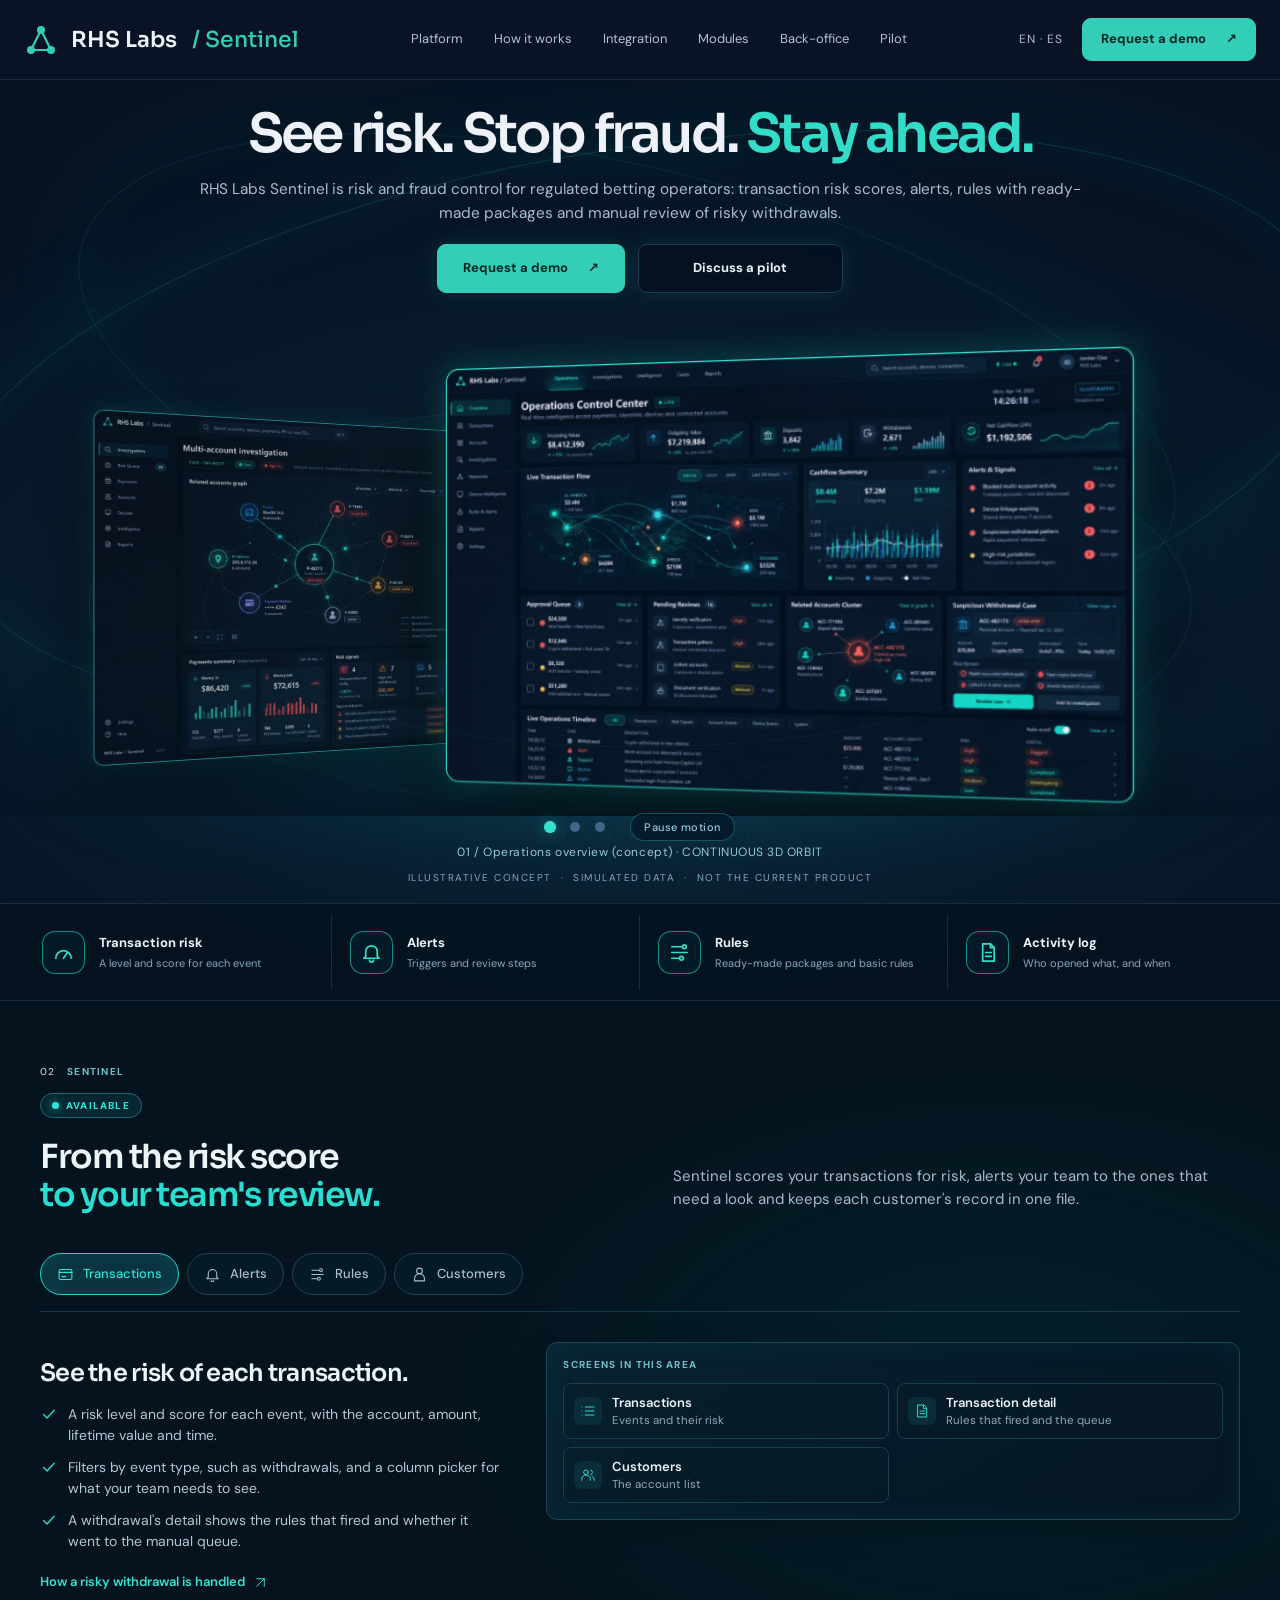
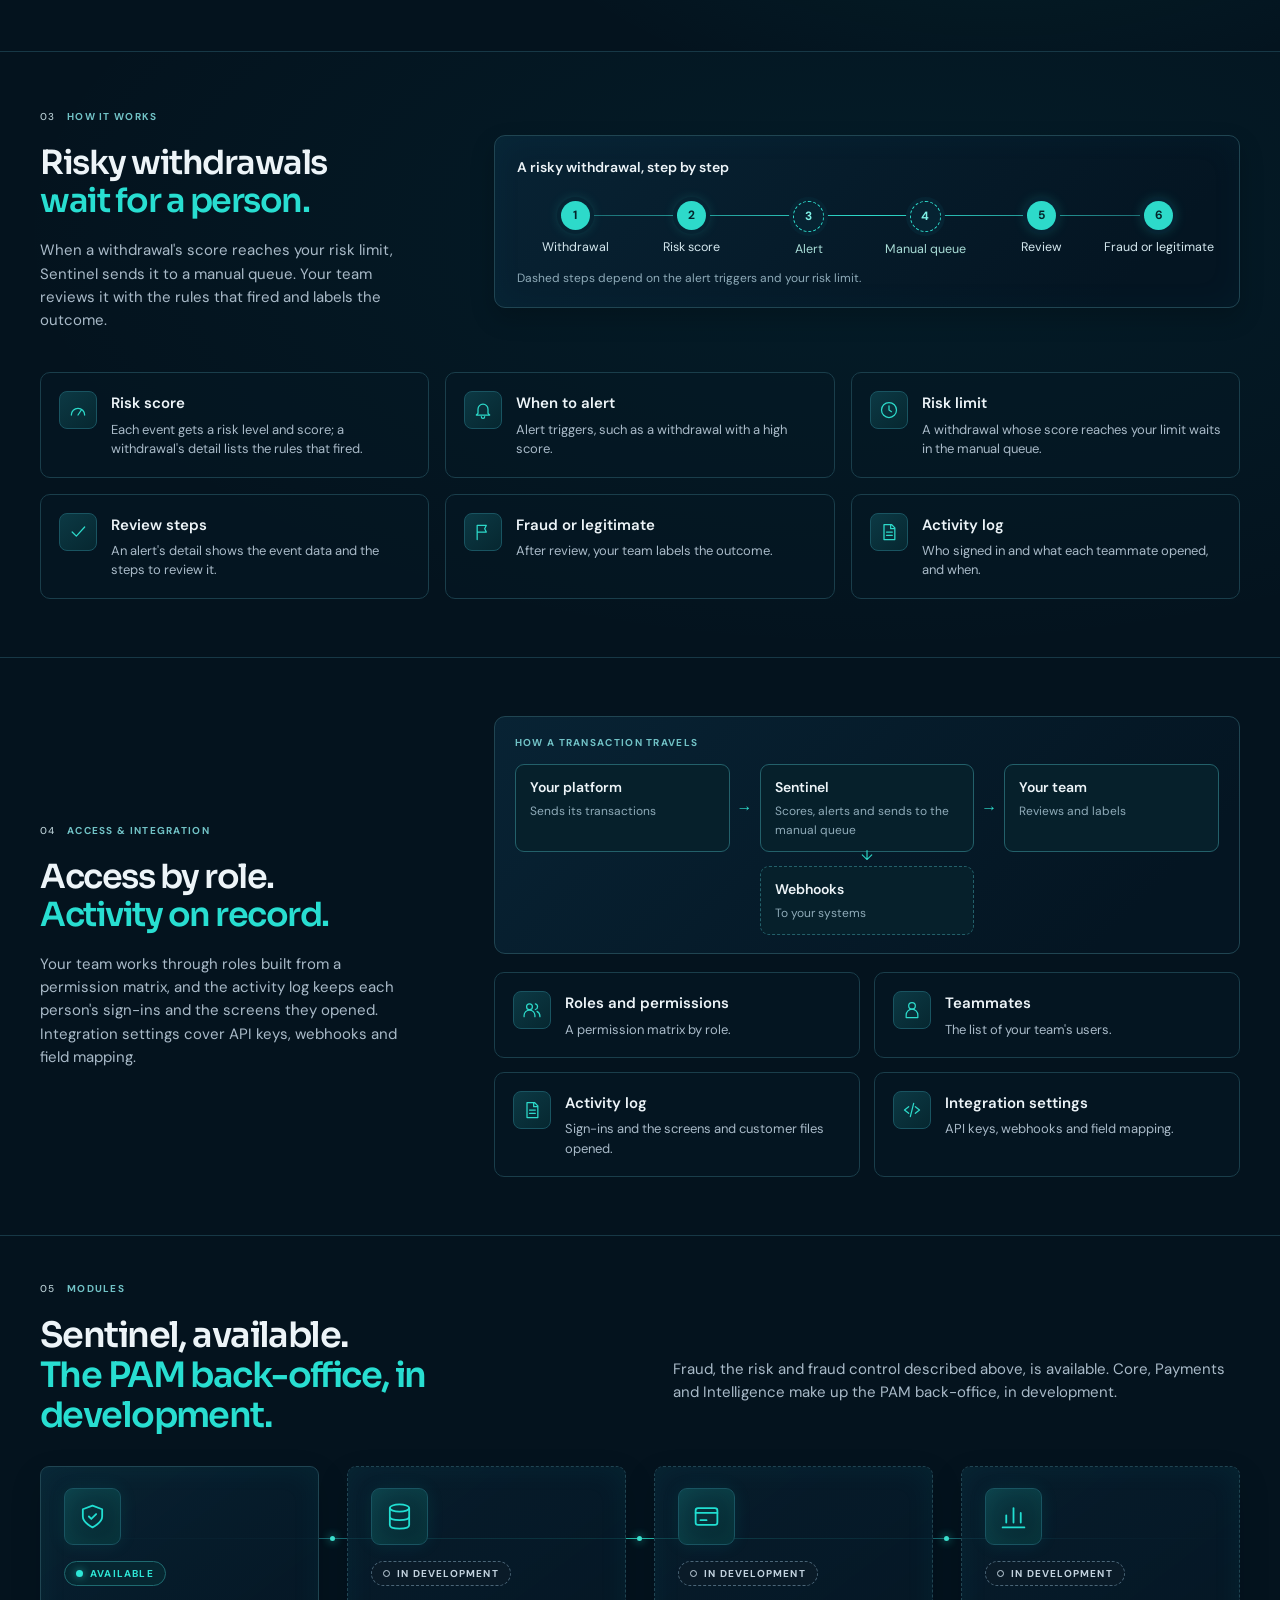
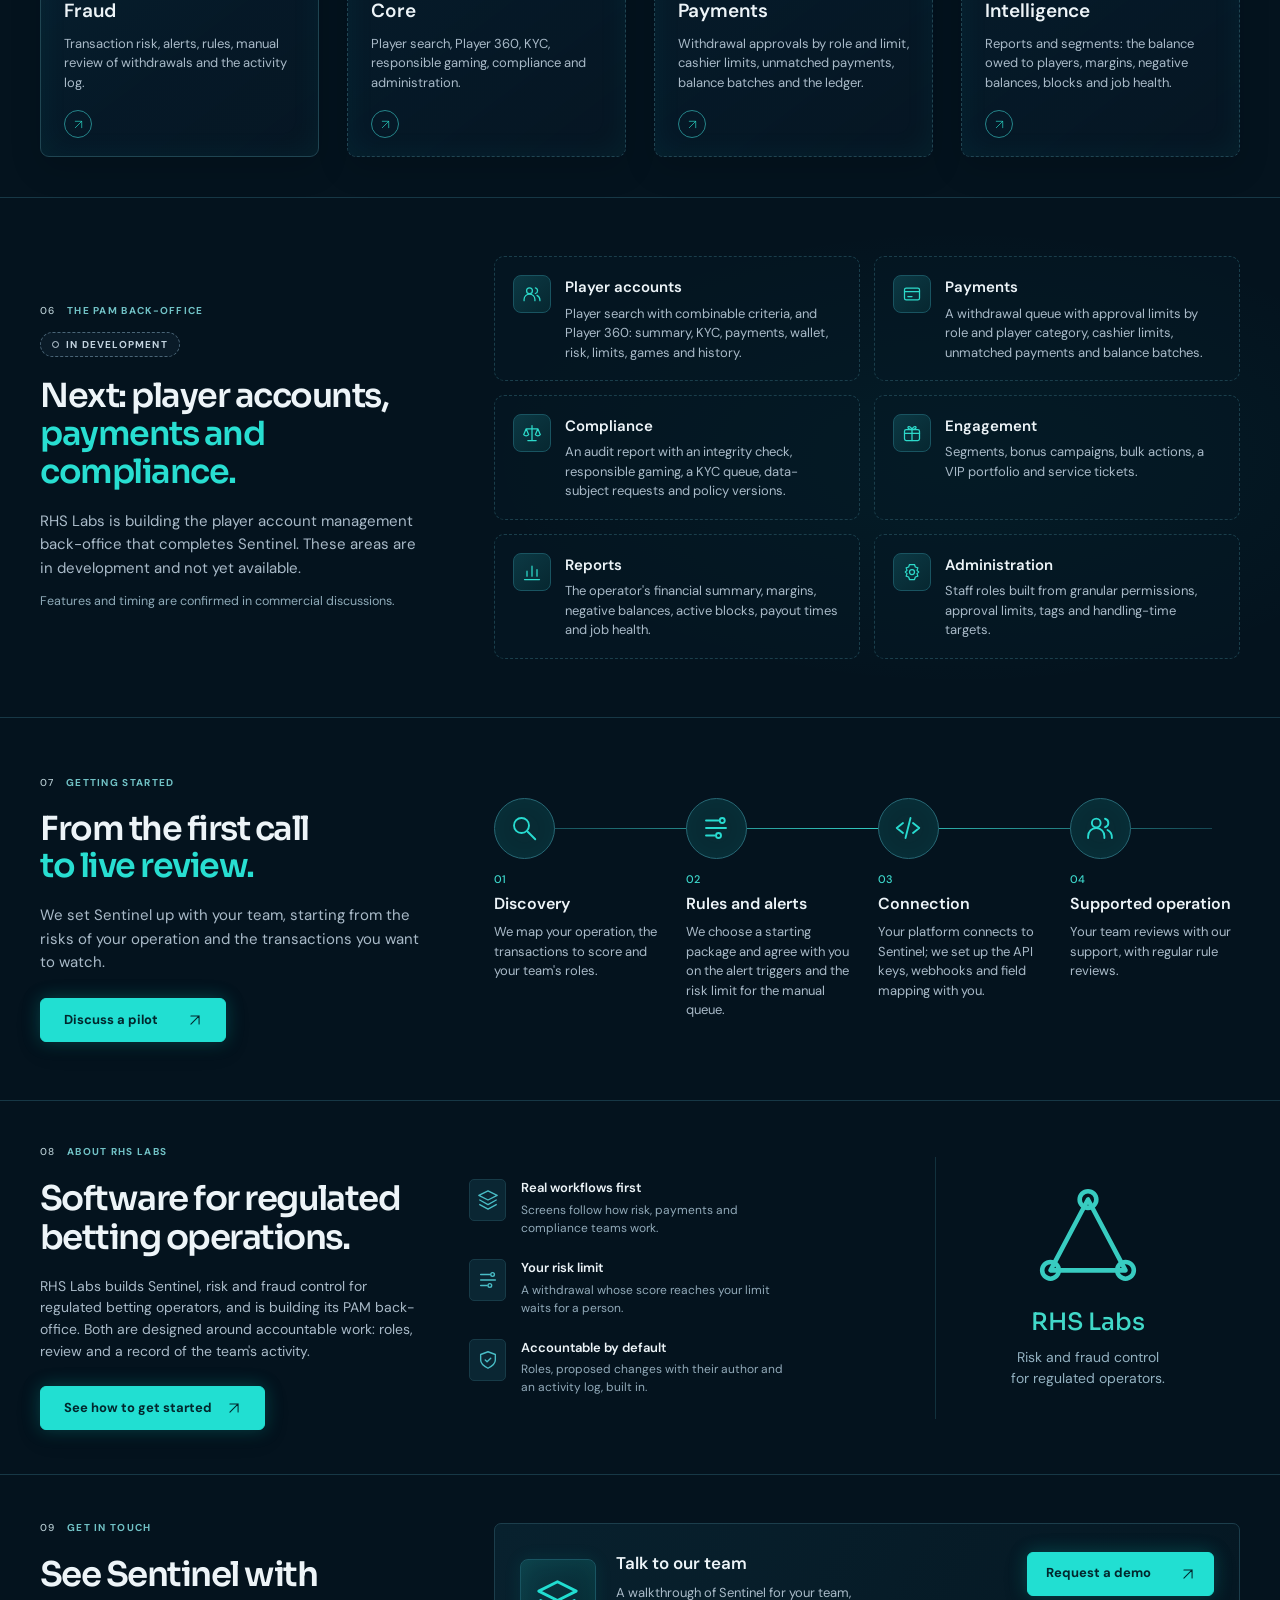
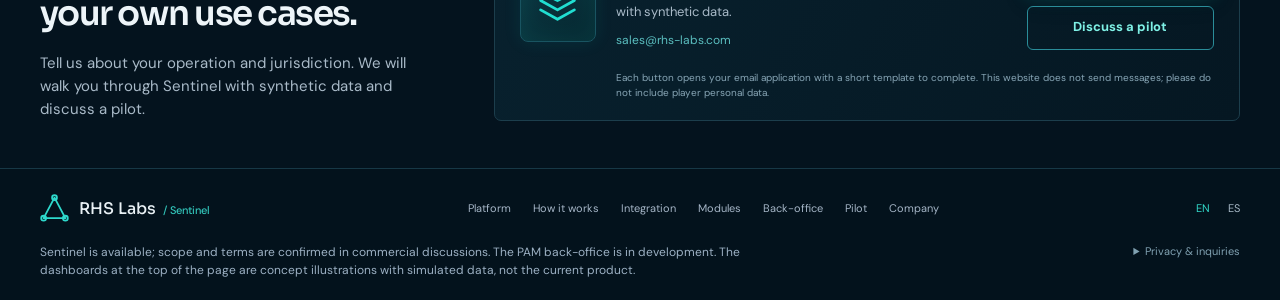
==== commit 0d52deff: "fix(site): phase 8 claims audit — only what the demo showed (RHS-059) - The concept hero badge no lo" ====
--- a/index.html
+++ b/index.html
@@ -1,22 +1,22 @@
 <!DOCTYPE html>
 <html lang="en"><head>
 <meta charset="utf-8"><meta name="viewport" content="width=device-width, initial-scale=1.0"><meta name="theme-color" content="#0A1426">
-<title>RHS Labs Sentinel — Risk and fraud control for regulated betting operators</title><meta name="description" content="Risk and fraud control for regulated betting operators: transaction risk scores, alerts, rules your team controls and manual review of risky withdrawals.">
+<title>RHS Labs Sentinel — Risk and fraud control for regulated betting operators</title><meta name="description" content="Risk and fraud control for regulated betting operators: transaction risk scores, alerts, rules with ready-made packages and manual review of risky withdrawals.">
 <link rel="canonical" href="/"><link rel="alternate" hreflang="en" href="/"><link rel="alternate" hreflang="es" href="/es/"><link rel="alternate" hreflang="x-default" href="/">
-<meta property="og:type" content="website"><meta property="og:site_name" content="RHS Labs"><meta property="og:title" content="RHS Labs Sentinel — Risk and fraud control for regulated betting operators"><meta property="og:description" content="Risk and fraud control for regulated betting operators: transaction risk scores, alerts, rules your team controls and manual review of risky withdrawals."><meta property="og:locale" content="en_US"><meta property="og:locale:alternate" content="es_ES"><meta property="og:image" content="/assets/og-image-en.jpg"><meta property="og:image:width" content="1200"><meta property="og:image:height" content="630"><meta property="og:image:alt" content="RHS Labs Sentinel: risk and fraud control for regulated operators."><meta name="twitter:card" content="summary_large_image"><meta name="twitter:image" content="/assets/og-image-en.jpg">
+<meta property="og:type" content="website"><meta property="og:site_name" content="RHS Labs"><meta property="og:title" content="RHS Labs Sentinel — Risk and fraud control for regulated betting operators"><meta property="og:description" content="Risk and fraud control for regulated betting operators: transaction risk scores, alerts, rules with ready-made packages and manual review of risky withdrawals."><meta property="og:locale" content="en_US"><meta property="og:locale:alternate" content="es_ES"><meta property="og:image" content="/assets/og-image-en.jpg"><meta property="og:image:width" content="1200"><meta property="og:image:height" content="630"><meta property="og:image:alt" content="RHS Labs Sentinel: risk and fraud control for regulated operators."><meta name="twitter:card" content="summary_large_image"><meta name="twitter:image" content="/assets/og-image-en.jpg">
 <link rel="icon" href="/assets/favicon.svg" type="image/svg+xml"><link rel="preload" href="/assets/dashboard-1.webp" as="image" fetchpriority="high">
 <link rel="preload" href="/assets/fonts/sora-latin-600-normal.woff2" as="font" type="font/woff2" crossorigin><link rel="preload" href="/assets/fonts/dm-sans-latin-400-normal.woff2" as="font" type="font/woff2" crossorigin>
 <link rel="stylesheet" href="/assets/fonts.css"><link rel="stylesheet" href="/assets/hero-v6.css"><link rel="stylesheet" href="/site.css">
 <script src="/site.js" defer></script><script src="/assets/hero-v6.js" defer></script>
 </head><body><a class="rhs-skip" href="#platform">Skip to content</a>
-<header><div class="bar wrap"><a class="brand" href="#home" aria-label="RHS Labs Sentinel — back to top"><svg viewBox="0 0 34 34" aria-hidden="true"><path d="M17 7L7 27H27Z" fill="none" stroke="#34CDB8" stroke-width="2.2" stroke-linejoin="round"/><circle cx="17" cy="7" r="4" fill="#34CDB8"/><circle cx="7" cy="27" r="4" fill="#34CDB8"/><circle cx="27" cy="27" r="4" fill="#34CDB8"/></svg>RHS Labs <em>/ Sentinel</em></a><nav class="nav" id="main-nav" aria-label="Main menu"><a href="#platform">Platform</a><a href="#how">How it works</a><a href="#security">Integration</a><a href="#modules">Modules</a><a href="#back-office">Back-office</a><a href="#pilot">Pilot</a><span class="rhs-mobile-language"><a href="/" data-language="en" lang="en" aria-label="English">EN</a> · <a href="/es/" data-language="es" lang="es" aria-label="Español">ES</a></span></nav><div class="nav-actions"><span class="lang"><a href="/" data-language="en" lang="en" aria-label="English">EN</a> · <a href="/es/" data-language="es" lang="es" aria-label="Español">ES</a></span><a class="btn sm" href="mailto:sales@rhs-labs.com?subject=Sentinel%20demo%20request&amp;body=Hello%20RHS%20Labs%20team%2C%0D%0A%0D%0AI%20would%20like%20a%20demo%20of%20RHS%20Labs%20Sentinel.%0D%0A%0D%0ACompany%3A%0D%0AJurisdiction%28s%29%3A%0D%0AApproximate%20volume%20%28active%20players%20or%20monthly%20transactions%29%3A%0D%0AModules%20of%20interest%20%28Core%2C%20Payments%2C%20Intelligence%2C%20Fraud%29%3A%0D%0A%0D%0APlease%20do%20not%20include%20player%20personal%20data%20in%20this%20email." data-cta="demo">Request a demo<span class="rhs-sr"> (opens your email application)</span> <span aria-hidden="true">↗</span></a><button class="hamburger" id="menu-toggle" aria-label="Open navigation" data-label-open="Open navigation" data-label-close="Close navigation" aria-expanded="false" aria-controls="main-nav"><svg viewBox="0 0 24 24"><path d="M4 7h16M4 12h16M4 17h16" stroke="currentColor" stroke-width="2" fill="none" stroke-linecap="round"/></svg></button></div></div></header><main><section id="home" class="hero-v2" aria-label="Sentinel platform showcase">
+<header><div class="bar wrap"><a class="brand" href="#home" aria-label="RHS Labs Sentinel — back to top"><svg viewBox="0 0 34 34" aria-hidden="true"><path d="M17 7L7 27H27Z" fill="none" stroke="#34CDB8" stroke-width="2.2" stroke-linejoin="round"/><circle cx="17" cy="7" r="4" fill="#34CDB8"/><circle cx="7" cy="27" r="4" fill="#34CDB8"/><circle cx="27" cy="27" r="4" fill="#34CDB8"/></svg>RHS Labs <em>/ Sentinel</em></a><nav class="nav" id="main-nav" aria-label="Main menu"><a href="#platform">Platform</a><a href="#how">How it works</a><a href="#security">Integration</a><a href="#modules">Modules</a><a href="#back-office">Back-office</a><a href="#pilot">Pilot</a><span class="rhs-mobile-language"><a href="/" data-language="en" lang="en" aria-label="English">EN</a> · <a href="/es/" data-language="es" lang="es" aria-label="Español">ES</a></span></nav><div class="nav-actions"><span class="lang"><a href="/" data-language="en" lang="en" aria-label="English">EN</a> · <a href="/es/" data-language="es" lang="es" aria-label="Español">ES</a></span><a class="btn sm" href="mailto:sales@rhs-labs.com?subject=Sentinel%20demo%20request&amp;body=Hello%20RHS%20Labs%20team%2C%0D%0A%0D%0AI%20would%20like%20a%20demo%20of%20RHS%20Labs%20Sentinel.%0D%0A%0D%0ACompany%3A%0D%0AJurisdiction%28s%29%3A%0D%0AApproximate%20volume%20%28active%20players%20or%20monthly%20transactions%29%3A%0D%0AModules%20of%20interest%20%28Fraud%20is%20available%3B%20Core%2C%20Payments%20and%20Intelligence%20are%20in%20development%29%3A%0D%0A%0D%0APlease%20do%20not%20include%20player%20personal%20data%20in%20this%20email." data-cta="demo">Request a demo<span class="rhs-sr"> (opens your email application)</span> <span aria-hidden="true">↗</span></a><button class="hamburger" id="menu-toggle" aria-label="Open navigation" data-label-open="Open navigation" data-label-close="Close navigation" aria-expanded="false" aria-controls="main-nav"><svg viewBox="0 0 24 24"><path d="M4 7h16M4 12h16M4 17h16" stroke="currentColor" stroke-width="2" fill="none" stroke-linecap="round"/></svg></button></div></div></header><main><section id="home" class="hero-v2" aria-label="Sentinel platform showcase">
   <div class="hero-atmosphere" aria-hidden="true"><div class="glow-ribbon glow-a"></div><div class="glow-ribbon glow-b"></div><div class="dot-halo"></div></div>
   <div class="hero-heading wrap">
     <span class="hero-eyebrow">RHS LABS &nbsp;/&nbsp; SENTINEL PLATFORM</span>
     <h1>See risk. Stop fraud. <span>Stay ahead.</span></h1>
-    <p class="hero-subtitle">RHS Labs Sentinel is risk and fraud control for regulated betting operators: transaction risk scores, alerts, rules your team controls and manual review of risky withdrawals.</p>
+    <p class="hero-subtitle">RHS Labs Sentinel is risk and fraud control for regulated betting operators: transaction risk scores, alerts, rules with ready-made packages and manual review of risky withdrawals.</p>
     <div class="hero-buttons">
-      <a class="btn" href="mailto:sales@rhs-labs.com?subject=Sentinel%20demo%20request&amp;body=Hello%20RHS%20Labs%20team%2C%0D%0A%0D%0AI%20would%20like%20a%20demo%20of%20RHS%20Labs%20Sentinel.%0D%0A%0D%0ACompany%3A%0D%0AJurisdiction%28s%29%3A%0D%0AApproximate%20volume%20%28active%20players%20or%20monthly%20transactions%29%3A%0D%0AModules%20of%20interest%20%28Core%2C%20Payments%2C%20Intelligence%2C%20Fraud%29%3A%0D%0A%0D%0APlease%20do%20not%20include%20player%20personal%20data%20in%20this%20email." data-cta="demo">Request a demo<span class="rhs-sr"> (opens your email application)</span> <span aria-hidden="true">↗</span></a>
+      <a class="btn" href="mailto:sales@rhs-labs.com?subject=Sentinel%20demo%20request&amp;body=Hello%20RHS%20Labs%20team%2C%0D%0A%0D%0AI%20would%20like%20a%20demo%20of%20RHS%20Labs%20Sentinel.%0D%0A%0D%0ACompany%3A%0D%0AJurisdiction%28s%29%3A%0D%0AApproximate%20volume%20%28active%20players%20or%20monthly%20transactions%29%3A%0D%0AModules%20of%20interest%20%28Fraud%20is%20available%3B%20Core%2C%20Payments%20and%20Intelligence%20are%20in%20development%29%3A%0D%0A%0D%0APlease%20do%20not%20include%20player%20personal%20data%20in%20this%20email." data-cta="demo">Request a demo<span class="rhs-sr"> (opens your email application)</span> <span aria-hidden="true">↗</span></a>
       <a class="btn alt" href="#pilot">Discuss a pilot</a>
     </div>
   </div>
@@ -37,22 +37,22 @@
     </div>
     <p class="screen-name" id="showcase-title" data-suffix="CONTINUOUS 3D ORBIT">01 &nbsp; / &nbsp; Operations overview (concept)</p>
   </div>
-  <div class="carousel-disclosure" data-hero-images="concept">AVAILABLE &nbsp;·&nbsp; ILLUSTRATIVE CONCEPT &nbsp;·&nbsp; SIMULATED DATA</div>
+  <div class="carousel-disclosure" data-hero-images="concept">ILLUSTRATIVE CONCEPT &nbsp;·&nbsp; SIMULATED DATA &nbsp;·&nbsp; NOT THE CURRENT PRODUCT</div>
   <div class="hero-feature-strip"><div class="wrap feature-grid">
     <div class="value-point"><span class="value-symbol" aria-hidden="true"><svg viewBox="0 0 24 24"><path d="M4 18a8 8 0 1 1 16 0M12 18l4-6"/></svg></span><span><b>Transaction risk</b><small>A level and score for each event</small></span></div>
     <div class="value-point"><span class="value-symbol" aria-hidden="true"><svg viewBox="0 0 24 24"><path d="M6 16v-5a6 6 0 0 1 12 0v5l2 2H4Z"/><path d="M10 20a2 2 0 0 0 4 0"/></svg></span><span><b>Alerts</b><small>Triggers and review steps</small></span></div>
-    <div class="value-point"><span class="value-symbol" aria-hidden="true"><svg viewBox="0 0 24 24"><path d="M4 6h10M4 12h16M4 18h7"/><circle cx="17" cy="6" r="2"/><circle cx="14" cy="18" r="2"/></svg></span><span><b>Rules you control</b><small>Packages, basic and advanced rules</small></span></div>
-    <div class="value-point"><span class="value-symbol" aria-hidden="true"><svg viewBox="0 0 24 24"><path d="M7 3h8l4 4v14H7z"/><path d="M15 3v4h4M10 12h6M10 16h6"/></svg></span><span><b>Activity log</b><small>Who did what, and when</small></span></div>
+    <div class="value-point"><span class="value-symbol" aria-hidden="true"><svg viewBox="0 0 24 24"><path d="M4 6h10M4 12h16M4 18h7"/><circle cx="17" cy="6" r="2"/><circle cx="14" cy="18" r="2"/></svg></span><span><b>Rules</b><small>Ready-made packages and basic rules</small></span></div>
+    <div class="value-point"><span class="value-symbol" aria-hidden="true"><svg viewBox="0 0 24 24"><path d="M7 3h8l4 4v14H7z"/><path d="M15 3v4h4M10 12h6M10 16h6"/></svg></span><span><b>Activity log</b><small>Who opened what, and when</small></span></div>
   </div></div>
 </section>
 <div class="rhs-content">
-<section id="platform" class="rhs-sector rhs-tour-sector" data-sector="2" data-status="available"><div class="wrap"><div class="rhs-section-heading"><div class="rhs-sector-copy"><span class="rhs-kicker"><b>02</b> SENTINEL</span><span class="rhs-status rhs-status-available">Available</span><h2>From each transaction<br><em>to a reviewed decision.</em></h2><p>Sentinel scores your transactions for risk, alerts your team to the ones that need a look and keeps each customer's record in one file.</p></div></div><div class="rhs-tour" data-tour><div class="rhs-tour-tabs" role="tablist" aria-label="Sentinel areas"><button type="button" role="tab" class="rhs-tour-tab" id="tour-tab-transactions" aria-controls="tour-transactions" aria-selected="true" tabindex="0"><svg class="rhs-icon " viewBox="0 0 24 24" aria-hidden="true" fill="none" stroke="currentColor" stroke-width="1.5" stroke-linecap="round" stroke-linejoin="round"><rect x="3" y="5" width="18" height="14" rx="2"/><path d="M3 9h18M7 15h5"/></svg><span>Transactions</span></button><button type="button" role="tab" class="rhs-tour-tab" id="tour-tab-alerts" aria-controls="tour-alerts" aria-selected="false" tabindex="-1"><svg class="rhs-icon " viewBox="0 0 24 24" aria-hidden="true" fill="none" stroke="currentColor" stroke-width="1.5" stroke-linecap="round" stroke-linejoin="round"><path d="M6 16v-5a6 6 0 0 1 12 0v5l2 2H4Z"/><path d="M10 20a2 2 0 0 0 4 0"/></svg><span>Alerts</span></button><button type="button" role="tab" class="rhs-tour-tab" id="tour-tab-rules" aria-controls="tour-rules" aria-selected="false" tabindex="-1"><svg class="rhs-icon " viewBox="0 0 24 24" aria-hidden="true" fill="none" stroke="currentColor" stroke-width="1.5" stroke-linecap="round" stroke-linejoin="round"><path d="M4 6h10M4 12h16M4 18h7"/><circle cx="17" cy="6" r="2"/><circle cx="14" cy="18" r="2"/></svg><span>Rules</span></button><button type="button" role="tab" class="rhs-tour-tab" id="tour-tab-customers" aria-controls="tour-customers" aria-selected="false" tabindex="-1"><svg class="rhs-icon " viewBox="0 0 24 24" aria-hidden="true" fill="none" stroke="currentColor" stroke-width="1.5" stroke-linecap="round" stroke-linejoin="round"><circle cx="12" cy="7" r="4"/><path d="M5 21v-3a7 7 0 0 1 14 0v3Z"/></svg><span>Customers</span></button></div><div class="rhs-tour-panel" role="tabpanel" id="tour-transactions" aria-labelledby="tour-tab-transactions" tabindex="0"><div class="rhs-tour-copy"><h3>See the risk of each transaction.</h3><ul class="rhs-ticks"><li><svg class="rhs-icon " viewBox="0 0 24 24" aria-hidden="true" fill="none" stroke="currentColor" stroke-width="1.5" stroke-linecap="round" stroke-linejoin="round"><path d="m5 12 5 5L20 6"/></svg><span>A risk level and score for each event, with the account, amount, lifetime value and time.</span></li><li><svg class="rhs-icon " viewBox="0 0 24 24" aria-hidden="true" fill="none" stroke="currentColor" stroke-width="1.5" stroke-linecap="round" stroke-linejoin="round"><path d="m5 12 5 5L20 6"/></svg><span>Filters by event type, such as withdrawals, and a column picker for what your team needs to see.</span></li><li><svg class="rhs-icon " viewBox="0 0 24 24" aria-hidden="true" fill="none" stroke="currentColor" stroke-width="1.5" stroke-linecap="round" stroke-linejoin="round"><path d="m5 12 5 5L20 6"/></svg><span>Each transaction opens with the rules that fired and whether it went to the manual queue.</span></li></ul><a class="rhs-more" href="#how">How a risky withdrawal is handled <svg class="rhs-icon " viewBox="0 0 24 24" aria-hidden="true" fill="none" stroke="currentColor" stroke-width="1.5" stroke-linecap="round" stroke-linejoin="round"><path d="M5 19 19 5M5 5h14v14"/></svg></a></div><div class="rhs-tour-visual"><div class="rhs-screens"><p class="rhs-screens-title" id="tour-screens-transactions">Screens in this area</p><ul aria-labelledby="tour-screens-transactions"><li><svg class="rhs-icon " viewBox="0 0 24 24" aria-hidden="true" fill="none" stroke="currentColor" stroke-width="1.5" stroke-linecap="round" stroke-linejoin="round"><path d="M8 6h13M8 12h13M8 18h13M3 6h.01M3 12h.01M3 18h.01"/></svg><b>Transactions</b><small>Events and their risk</small></li><li><svg class="rhs-icon " viewBox="0 0 24 24" aria-hidden="true" fill="none" stroke="currentColor" stroke-width="1.5" stroke-linecap="round" stroke-linejoin="round"><path d="M6 3h9l4 4v14H6ZM14 3v5h5M9 12h7M9 16h7"/></svg><b>Transaction detail</b><small>Rules that fired and the queue</small></li><li><svg class="rhs-icon " viewBox="0 0 24 24" aria-hidden="true" fill="none" stroke="currentColor" stroke-width="1.5" stroke-linecap="round" stroke-linejoin="round"><circle cx="9" cy="8" r="3.5"/><path d="M2.5 20v-1.5a6.5 6.5 0 0 1 13 0V20"/><path d="M16 4.6a3.5 3.5 0 0 1 0 6.8M18 13.6a6.5 6.5 0 0 1 3.5 5.9V20"/></svg><b>Customers</b><small>The account list</small></li></ul></div></div></div><div class="rhs-tour-panel" role="tabpanel" id="tour-alerts" aria-labelledby="tour-tab-alerts" tabindex="0" hidden><div class="rhs-tour-copy"><h3>Alerts with the steps to review them.</h3><ul class="rhs-ticks"><li><svg class="rhs-icon " viewBox="0 0 24 24" aria-hidden="true" fill="none" stroke="currentColor" stroke-width="1.5" stroke-linecap="round" stroke-linejoin="round"><path d="m5 12 5 5L20 6"/></svg><span>An alert queue fed by the triggers you set, such as a withdrawal with a high score.</span></li><li><svg class="rhs-icon " viewBox="0 0 24 24" aria-hidden="true" fill="none" stroke="currentColor" stroke-width="1.5" stroke-linecap="round" stroke-linejoin="round"><path d="m5 12 5 5L20 6"/></svg><span>Each alert opens with the event data and its review steps.</span></li><li><svg class="rhs-icon " viewBox="0 0 24 24" aria-hidden="true" fill="none" stroke="currentColor" stroke-width="1.5" stroke-linecap="round" stroke-linejoin="round"><path d="m5 12 5 5L20 6"/></svg><span>Review checklists, and a watchlist for accounts your team wants to follow.</span></li></ul></div><div class="rhs-tour-visual"><div class="rhs-screens"><p class="rhs-screens-title" id="tour-screens-alerts">Screens in this area</p><ul aria-labelledby="tour-screens-alerts"><li><svg class="rhs-icon " viewBox="0 0 24 24" aria-hidden="true" fill="none" stroke="currentColor" stroke-width="1.5" stroke-linecap="round" stroke-linejoin="round"><path d="M6 16v-5a6 6 0 0 1 12 0v5l2 2H4Z"/><path d="M10 20a2 2 0 0 0 4 0"/></svg><b>Alerts</b><small>The alert queue</small></li><li><svg class="rhs-icon " viewBox="0 0 24 24" aria-hidden="true" fill="none" stroke="currentColor" stroke-width="1.5" stroke-linecap="round" stroke-linejoin="round"><rect x="3" y="7" width="18" height="13" rx="2"/><path d="M8 7V5a2 2 0 0 1 2-2h4a2 2 0 0 1 2 2v2M3 13h18"/></svg><b>Alert detail</b><small>Event data and review steps</small></li><li><svg class="rhs-icon " viewBox="0 0 24 24" aria-hidden="true" fill="none" stroke="currentColor" stroke-width="1.5" stroke-linecap="round" stroke-linejoin="round"><path d="M3 12h4l3-7 4 14 3-7h4"/></svg><b>When to alert</b><small>Alert triggers</small></li><li><svg class="rhs-icon " viewBox="0 0 24 24" aria-hidden="true" fill="none" stroke="currentColor" stroke-width="1.5" stroke-linecap="round" stroke-linejoin="round"><path d="m5 12 5 5L20 6"/></svg><b>Checklists</b><small>Review steps</small></li><li><svg class="rhs-icon " viewBox="0 0 24 24" aria-hidden="true" fill="none" stroke="currentColor" stroke-width="1.5" stroke-linecap="round" stroke-linejoin="round"><path d="m12 3 2.7 5.6 6.1.9-4.4 4.3 1 6.1L12 17l-5.4 2.9 1-6.1L3.2 9.5l6.1-.9Z"/></svg><b>Watch</b><small>Accounts to follow</small></li></ul></div></div></div><div class="rhs-tour-panel" role="tabpanel" id="tour-rules" aria-labelledby="tour-tab-rules" tabindex="0" hidden><div class="rhs-tour-copy"><h3>Rules your team controls.</h3><ul class="rhs-ticks"><li><svg class="rhs-icon " viewBox="0 0 24 24" aria-hidden="true" fill="none" stroke="currentColor" stroke-width="1.5" stroke-linecap="round" stroke-linejoin="round"><path d="m5 12 5 5L20 6"/></svg><span>Start from a ready-made package, then adjust the basic rules category by category.</span></li><li><svg class="rhs-icon " viewBox="0 0 24 24" aria-hidden="true" fill="none" stroke="currentColor" stroke-width="1.5" stroke-linecap="round" stroke-linejoin="round"><path d="m5 12 5 5L20 6"/></svg><span>Advanced rules for more specific conditions.</span></li><li><svg class="rhs-icon " viewBox="0 0 24 24" aria-hidden="true" fill="none" stroke="currentColor" stroke-width="1.5" stroke-linecap="round" stroke-linejoin="round"><path d="m5 12 5 5L20 6"/></svg><span>A performance view for each rule, and rule changes held in Approvals with who proposed them.</span></li></ul></div><div class="rhs-tour-visual"><div class="rhs-screens"><p class="rhs-screens-title" id="tour-screens-rules">Screens in this area</p><ul aria-labelledby="tour-screens-rules"><li><svg class="rhs-icon " viewBox="0 0 24 24" aria-hidden="true" fill="none" stroke="currentColor" stroke-width="1.5" stroke-linecap="round" stroke-linejoin="round"><path d="m2 7 10-5 10 5-10 5ZM3 12l9 5 9-5M3 17l9 5 9-5"/></svg><b>Basic rules</b><small>Packages and categories</small></li><li><svg class="rhs-icon " viewBox="0 0 24 24" aria-hidden="true" fill="none" stroke="currentColor" stroke-width="1.5" stroke-linecap="round" stroke-linejoin="round"><path d="m9 3-1 3-3 1 1 3-2 2 2 2-1 3 3 1 1 3h6l1-3 3-1-1-3 2-2-2-2 1-3-3-1-1-3Z"/><circle cx="12" cy="12" r="3"/></svg><b>Advanced rules</b><small>Specific conditions</small></li><li><svg class="rhs-icon " viewBox="0 0 24 24" aria-hidden="true" fill="none" stroke="currentColor" stroke-width="1.5" stroke-linecap="round" stroke-linejoin="round"><path d="M3 21h18M6 17v-6m6 6V5m6 12v-8"/></svg><b>Performance</b><small>How each rule performs</small></li><li><svg class="rhs-icon " viewBox="0 0 24 24" aria-hidden="true" fill="none" stroke="currentColor" stroke-width="1.5" stroke-linecap="round" stroke-linejoin="round"><path d="m3 12 4 4 7-8M10 16l1 1 10-11"/></svg><b>Approvals</b><small>Proposed rule changes</small></li></ul></div></div></div><div class="rhs-tour-panel" role="tabpanel" id="tour-customers" aria-labelledby="tour-tab-customers" tabindex="0" hidden><div class="rhs-tour-copy"><h3>One file for each customer.</h3><ul class="rhs-ticks"><li><svg class="rhs-icon " viewBox="0 0 24 24" aria-hidden="true" fill="none" stroke="currentColor" stroke-width="1.5" stroke-linecap="round" stroke-linejoin="round"><path d="m5 12 5 5L20 6"/></svg><span>The customer record: status, KYC, key dates, balance, lifetime value and country.</span></li><li><svg class="rhs-icon " viewBox="0 0 24 24" aria-hidden="true" fill="none" stroke="currentColor" stroke-width="1.5" stroke-linecap="round" stroke-linejoin="round"><path d="m5 12 5 5L20 6"/></svg><span>A timeline of deposits and withdrawals, the bets, and the history of actions on the account.</span></li><li><svg class="rhs-icon " viewBox="0 0 24 24" aria-hidden="true" fill="none" stroke="currentColor" stroke-width="1.5" stroke-linecap="round" stroke-linejoin="round"><path d="m5 12 5 5L20 6"/></svg><span>Search from any screen with Ctrl+K.</span></li></ul><a class="rhs-more" href="#security">Access and integration <svg class="rhs-icon " viewBox="0 0 24 24" aria-hidden="true" fill="none" stroke="currentColor" stroke-width="1.5" stroke-linecap="round" stroke-linejoin="round"><path d="M5 19 19 5M5 5h14v14"/></svg></a></div><div class="rhs-tour-visual"><div class="rhs-screens"><p class="rhs-screens-title" id="tour-screens-customers">Screens in this area</p><ul aria-labelledby="tour-screens-customers"><li><svg class="rhs-icon " viewBox="0 0 24 24" aria-hidden="true" fill="none" stroke="currentColor" stroke-width="1.5" stroke-linecap="round" stroke-linejoin="round"><circle cx="9" cy="8" r="3.5"/><path d="M2.5 20v-1.5a6.5 6.5 0 0 1 13 0V20"/><path d="M16 4.6a3.5 3.5 0 0 1 0 6.8M18 13.6a6.5 6.5 0 0 1 3.5 5.9V20"/></svg><b>Customers</b><small>The account list</small></li><li><svg class="rhs-icon " viewBox="0 0 24 24" aria-hidden="true" fill="none" stroke="currentColor" stroke-width="1.5" stroke-linecap="round" stroke-linejoin="round"><circle cx="12" cy="7" r="4"/><path d="M5 21v-3a7 7 0 0 1 14 0v3Z"/></svg><b>Customer file</b><small>Record, timeline, bets and history</small></li><li><svg class="rhs-icon " viewBox="0 0 24 24" aria-hidden="true" fill="none" stroke="currentColor" stroke-width="1.5" stroke-linecap="round" stroke-linejoin="round"><circle cx="10" cy="10" r="6"/><path d="m15 15 6 6"/></svg><b>Global search</b><small>Ctrl+K from any screen</small></li></ul></div></div></div></div></div></section>
-<section id="how" class="rhs-sector rhs-payments-sector rhs-how" data-sector="3" data-status="available"><span id="payments" class="rhs-anchor"></span><div class="wrap"><div class="rhs-split"><div class="rhs-sector-copy"><span class="rhs-kicker"><b>03</b> HOW IT WORKS</span><h2>Risky withdrawals<br><em>wait for a person.</em></h2><p>When a withdrawal's score reaches the risk limit you set, Sentinel puts it in a manual queue. Your team reviews it with the rules that fired and labels the outcome.</p></div><figure class="rhs-flow"><figcaption><b>A risky withdrawal, step by step</b></figcaption><ol class="rhs-flow-steps"><li class="rhs-flow-step"><span>Withdrawal</span></li><li class="rhs-flow-step"><span>Risk score</span></li><li class="rhs-flow-step rhs-flow-optional"><span>Alert</span></li><li class="rhs-flow-step rhs-flow-optional"><span>Manual queue</span></li><li class="rhs-flow-step"><span>Review</span></li><li class="rhs-flow-step"><span>Fraud or legitimate</span></li></ol><p class="rhs-flow-note">Dashed steps depend on your settings: the alert triggers and your risk limit.</p></figure></div><ul class="rhs-capabilities"><li><span class="rhs-mini-icon"><svg class="rhs-icon " viewBox="0 0 24 24" aria-hidden="true" fill="none" stroke="currentColor" stroke-width="1.5" stroke-linecap="round" stroke-linejoin="round"><path d="M4 18a8 8 0 1 1 16 0M12 18l4-6"/></svg></span><div><h3>Risk score</h3><p>Each event gets a risk level and score from the rules that fired.</p></div></li><li><span class="rhs-mini-icon"><svg class="rhs-icon " viewBox="0 0 24 24" aria-hidden="true" fill="none" stroke="currentColor" stroke-width="1.5" stroke-linecap="round" stroke-linejoin="round"><path d="M6 16v-5a6 6 0 0 1 12 0v5l2 2H4Z"/><path d="M10 20a2 2 0 0 0 4 0"/></svg></span><div><h3>When to alert</h3><p>The triggers you set decide which events raise an alert.</p></div></li><li><span class="rhs-mini-icon"><svg class="rhs-icon " viewBox="0 0 24 24" aria-hidden="true" fill="none" stroke="currentColor" stroke-width="1.5" stroke-linecap="round" stroke-linejoin="round"><circle cx="12" cy="12" r="9"/><path d="M12 7v5l3 2"/></svg></span><div><h3>Risk limit</h3><p>A withdrawal whose score reaches your limit waits in the manual queue.</p></div></li><li><span class="rhs-mini-icon"><svg class="rhs-icon " viewBox="0 0 24 24" aria-hidden="true" fill="none" stroke="currentColor" stroke-width="1.5" stroke-linecap="round" stroke-linejoin="round"><path d="m5 12 5 5L20 6"/></svg></span><div><h3>Review steps</h3><p>Each alert opens with the event data and the steps to review it.</p></div></li><li><span class="rhs-mini-icon"><svg class="rhs-icon " viewBox="0 0 24 24" aria-hidden="true" fill="none" stroke="currentColor" stroke-width="1.5" stroke-linecap="round" stroke-linejoin="round"><path d="M5 21V4M5 4h11l-2 4 2 4H5"/></svg></span><div><h3>Fraud or legitimate</h3><p>After review, your team labels the outcome.</p></div></li><li><span class="rhs-mini-icon"><svg class="rhs-icon " viewBox="0 0 24 24" aria-hidden="true" fill="none" stroke="currentColor" stroke-width="1.5" stroke-linecap="round" stroke-linejoin="round"><path d="M6 3h9l4 4v14H6ZM14 3v5h5M9 12h7M9 16h7"/></svg></span><div><h3>Activity log</h3><p>What each teammate opened and did, and when.</p></div></li></ul></div></section>
-<section id="security" class="rhs-sector rhs-security" data-sector="4" data-status="available"><div class="wrap"><div class="rhs-split"><div class="rhs-sector-copy"><span class="rhs-kicker"><b>04</b> ACCESS & INTEGRATION</span><h2>Access by role.<br><em>Activity on record.</em></h2><p>Your team works through roles built from a permission matrix, and the activity log keeps what each person did. Your platform connects through API keys, webhooks and field mapping.</p></div><div class="rhs-security-visual"><figure class="rhs-arch"><figcaption>How an event travels</figcaption><ol><li><b>Your platform</b><small>Sends events with an API key</small></li><li><b>Sentinel</b><small>Scores, alerts and holds</small></li><li><b>Your team</b><small>Reviews and labels</small></li></ol><p class="rhs-arch-idp rhs-arch-out"><b>Webhooks</b><small>Results back to your systems</small></p></figure><ul class="rhs-control-grid rhs-security-list"><li><span class="rhs-mini-icon"><svg class="rhs-icon " viewBox="0 0 24 24" aria-hidden="true" fill="none" stroke="currentColor" stroke-width="1.5" stroke-linecap="round" stroke-linejoin="round"><circle cx="9" cy="8" r="3.5"/><path d="M2.5 20v-1.5a6.5 6.5 0 0 1 13 0V20"/><path d="M16 4.6a3.5 3.5 0 0 1 0 6.8M18 13.6a6.5 6.5 0 0 1 3.5 5.9V20"/></svg></span><div><h3>Roles and permissions</h3><p>Each role is a set of permissions in a matrix; teammates get access through their role.</p></div></li><li><span class="rhs-mini-icon"><svg class="rhs-icon " viewBox="0 0 24 24" aria-hidden="true" fill="none" stroke="currentColor" stroke-width="1.5" stroke-linecap="round" stroke-linejoin="round"><path d="M6 3h9l4 4v14H6ZM14 3v5h5M9 12h7M9 16h7"/></svg></span><div><h3>Activity log</h3><p>Sign-ins, the screens and customer files opened, and the actions taken.</p></div></li><li><span class="rhs-mini-icon"><svg class="rhs-icon " viewBox="0 0 24 24" aria-hidden="true" fill="none" stroke="currentColor" stroke-width="1.5" stroke-linecap="round" stroke-linejoin="round"><rect x="5" y="11" width="14" height="10" rx="2"/><path d="M8 11V7a4 4 0 0 1 8 0v4"/></svg></span><div><h3>Sign-in settings</h3><p>How your team signs in to Sentinel.</p></div></li><li><span class="rhs-mini-icon"><svg class="rhs-icon " viewBox="0 0 24 24" aria-hidden="true" fill="none" stroke="currentColor" stroke-width="1.5" stroke-linecap="round" stroke-linejoin="round"><circle cx="8" cy="15" r="4"/><path d="m11 12 9-9M16 7l3 3M14 9l2 2"/></svg></span><div><h3>API keys</h3><p>Keys your platform uses to send events to Sentinel.</p></div></li><li><span class="rhs-mini-icon"><svg class="rhs-icon " viewBox="0 0 24 24" aria-hidden="true" fill="none" stroke="currentColor" stroke-width="1.5" stroke-linecap="round" stroke-linejoin="round"><path d="M10 14a4 4 0 0 0 5.7 0l3-3a4 4 0 0 0-5.7-5.7l-1 1M14 10a4 4 0 0 0-5.7 0l-3 3a4 4 0 0 0 5.7 5.7l1-1"/></svg></span><div><h3>Webhooks</h3><p>Sentinel notifies your systems of results.</p></div></li><li><span class="rhs-mini-icon"><svg class="rhs-icon " viewBox="0 0 24 24" aria-hidden="true" fill="none" stroke="currentColor" stroke-width="1.5" stroke-linecap="round" stroke-linejoin="round"><path d="M4 6h10M4 12h16M4 18h7"/><circle cx="17" cy="6" r="2"/><circle cx="14" cy="18" r="2"/></svg></span><div><h3>Field mapping</h3><p>Your platform's fields matched to Sentinel's.</p></div></li></ul></div></div></div></section>
-<section id="modules" class="rhs-sector rhs-products" data-sector="5"><span id="intelligence" class="rhs-anchor"></span><div class="wrap"><div class="rhs-products-heading"><div class="rhs-sector-copy"><span class="rhs-kicker"><b>05</b> MODULES</span><h2>Sentinel today.<br><em>The full platform next.</em></h2><p>Fraud, the risk and fraud control described above, is available. Core, Payments and Intelligence make up the PAM back-office, in development.</p></div></div><div class="rhs-product-grid"><article class="rhs-product" data-status="available"><span class="rhs-icon-box"><svg class="rhs-icon " viewBox="0 0 24 24" aria-hidden="true" fill="none" stroke="currentColor" stroke-width="1.5" stroke-linecap="round" stroke-linejoin="round"><path d="m12 3 8 3v6c0 5-8 9-8 9S4 17 4 12V6Z"/><path d="m9 12 2 2 4-4"/></svg></span><span class="rhs-status rhs-status-available">Available</span><h3>Fraud</h3><p>Transaction risk, alerts, rules, manual review of withdrawals and the activity log.</p><a class="rhs-card-link" href="#platform" aria-label="See Fraud"><svg class="rhs-icon " viewBox="0 0 24 24" aria-hidden="true" fill="none" stroke="currentColor" stroke-width="1.5" stroke-linecap="round" stroke-linejoin="round"><path d="M5 19 19 5M5 5h14v14"/></svg></a></article><article class="rhs-product" data-status="development"><span class="rhs-icon-box"><svg class="rhs-icon " viewBox="0 0 24 24" aria-hidden="true" fill="none" stroke="currentColor" stroke-width="1.5" stroke-linecap="round" stroke-linejoin="round"><ellipse cx="12" cy="5" rx="8" ry="3"/><path d="M4 5v14c0 4 16 4 16 0V5M4 12c0 4 16 4 16 0"/></svg></span><span class="rhs-status rhs-status-development">In development</span><h3>Core</h3><p>Player search, Player 360, KYC, responsible gaming, compliance and administration.</p><a class="rhs-card-link" href="#back-office" aria-label="See Core"><svg class="rhs-icon " viewBox="0 0 24 24" aria-hidden="true" fill="none" stroke="currentColor" stroke-width="1.5" stroke-linecap="round" stroke-linejoin="round"><path d="M5 19 19 5M5 5h14v14"/></svg></a></article><article class="rhs-product" data-status="development"><span class="rhs-icon-box"><svg class="rhs-icon " viewBox="0 0 24 24" aria-hidden="true" fill="none" stroke="currentColor" stroke-width="1.5" stroke-linecap="round" stroke-linejoin="round"><rect x="3" y="5" width="18" height="14" rx="2"/><path d="M3 9h18M7 15h5"/></svg></span><span class="rhs-status rhs-status-development">In development</span><h3>Payments</h3><p>Withdrawal approvals by role and limit, cashier limits, unmatched payments, balance batches and the ledger.</p><a class="rhs-card-link" href="#back-office" aria-label="See Payments"><svg class="rhs-icon " viewBox="0 0 24 24" aria-hidden="true" fill="none" stroke="currentColor" stroke-width="1.5" stroke-linecap="round" stroke-linejoin="round"><path d="M5 19 19 5M5 5h14v14"/></svg></a></article><article class="rhs-product" data-status="development"><span class="rhs-icon-box"><svg class="rhs-icon " viewBox="0 0 24 24" aria-hidden="true" fill="none" stroke="currentColor" stroke-width="1.5" stroke-linecap="round" stroke-linejoin="round"><path d="M3 21h18M6 17v-6m6 6V5m6 12v-8"/></svg></span><span class="rhs-status rhs-status-development">In development</span><h3>Intelligence</h3><p>Reports and segments: the balance owed to players, margins, negative balances, blocks and job health.</p><a class="rhs-card-link" href="#back-office" aria-label="See Intelligence"><svg class="rhs-icon " viewBox="0 0 24 24" aria-hidden="true" fill="none" stroke="currentColor" stroke-width="1.5" stroke-linecap="round" stroke-linejoin="round"><path d="M5 19 19 5M5 5h14v14"/></svg></a></article></div></div></section>
+<section id="platform" class="rhs-sector rhs-tour-sector" data-sector="2" data-status="available"><div class="wrap"><div class="rhs-section-heading"><div class="rhs-sector-copy"><span class="rhs-kicker"><b>02</b> SENTINEL</span><span class="rhs-status rhs-status-available">Available</span><h2>From the risk score<br><em>to your team's review.</em></h2><p>Sentinel scores your transactions for risk, alerts your team to the ones that need a look and keeps each customer's record in one file.</p></div></div><div class="rhs-tour" data-tour><div class="rhs-tour-tabs" role="tablist" aria-label="Sentinel areas"><button type="button" role="tab" class="rhs-tour-tab" id="tour-tab-transactions" aria-controls="tour-transactions" aria-selected="true" tabindex="0"><svg class="rhs-icon " viewBox="0 0 24 24" aria-hidden="true" fill="none" stroke="currentColor" stroke-width="1.5" stroke-linecap="round" stroke-linejoin="round"><rect x="3" y="5" width="18" height="14" rx="2"/><path d="M3 9h18M7 15h5"/></svg><span>Transactions</span></button><button type="button" role="tab" class="rhs-tour-tab" id="tour-tab-alerts" aria-controls="tour-alerts" aria-selected="false" tabindex="-1"><svg class="rhs-icon " viewBox="0 0 24 24" aria-hidden="true" fill="none" stroke="currentColor" stroke-width="1.5" stroke-linecap="round" stroke-linejoin="round"><path d="M6 16v-5a6 6 0 0 1 12 0v5l2 2H4Z"/><path d="M10 20a2 2 0 0 0 4 0"/></svg><span>Alerts</span></button><button type="button" role="tab" class="rhs-tour-tab" id="tour-tab-rules" aria-controls="tour-rules" aria-selected="false" tabindex="-1"><svg class="rhs-icon " viewBox="0 0 24 24" aria-hidden="true" fill="none" stroke="currentColor" stroke-width="1.5" stroke-linecap="round" stroke-linejoin="round"><path d="M4 6h10M4 12h16M4 18h7"/><circle cx="17" cy="6" r="2"/><circle cx="14" cy="18" r="2"/></svg><span>Rules</span></button><button type="button" role="tab" class="rhs-tour-tab" id="tour-tab-customers" aria-controls="tour-customers" aria-selected="false" tabindex="-1"><svg class="rhs-icon " viewBox="0 0 24 24" aria-hidden="true" fill="none" stroke="currentColor" stroke-width="1.5" stroke-linecap="round" stroke-linejoin="round"><circle cx="12" cy="7" r="4"/><path d="M5 21v-3a7 7 0 0 1 14 0v3Z"/></svg><span>Customers</span></button></div><div class="rhs-tour-panel" role="tabpanel" id="tour-transactions" aria-labelledby="tour-tab-transactions" tabindex="0"><div class="rhs-tour-copy"><h3>See the risk of each transaction.</h3><ul class="rhs-ticks"><li><svg class="rhs-icon " viewBox="0 0 24 24" aria-hidden="true" fill="none" stroke="currentColor" stroke-width="1.5" stroke-linecap="round" stroke-linejoin="round"><path d="m5 12 5 5L20 6"/></svg><span>A risk level and score for each event, with the account, amount, lifetime value and time.</span></li><li><svg class="rhs-icon " viewBox="0 0 24 24" aria-hidden="true" fill="none" stroke="currentColor" stroke-width="1.5" stroke-linecap="round" stroke-linejoin="round"><path d="m5 12 5 5L20 6"/></svg><span>Filters by event type, such as withdrawals, and a column picker for what your team needs to see.</span></li><li><svg class="rhs-icon " viewBox="0 0 24 24" aria-hidden="true" fill="none" stroke="currentColor" stroke-width="1.5" stroke-linecap="round" stroke-linejoin="round"><path d="m5 12 5 5L20 6"/></svg><span>A withdrawal's detail shows the rules that fired and whether it went to the manual queue.</span></li></ul><a class="rhs-more" href="#how">How a risky withdrawal is handled <svg class="rhs-icon " viewBox="0 0 24 24" aria-hidden="true" fill="none" stroke="currentColor" stroke-width="1.5" stroke-linecap="round" stroke-linejoin="round"><path d="M5 19 19 5M5 5h14v14"/></svg></a></div><div class="rhs-tour-visual"><div class="rhs-screens"><p class="rhs-screens-title" id="tour-screens-transactions">Screens in this area</p><ul aria-labelledby="tour-screens-transactions"><li><svg class="rhs-icon " viewBox="0 0 24 24" aria-hidden="true" fill="none" stroke="currentColor" stroke-width="1.5" stroke-linecap="round" stroke-linejoin="round"><path d="M8 6h13M8 12h13M8 18h13M3 6h.01M3 12h.01M3 18h.01"/></svg><b>Transactions</b><small>Events and their risk</small></li><li><svg class="rhs-icon " viewBox="0 0 24 24" aria-hidden="true" fill="none" stroke="currentColor" stroke-width="1.5" stroke-linecap="round" stroke-linejoin="round"><path d="M6 3h9l4 4v14H6ZM14 3v5h5M9 12h7M9 16h7"/></svg><b>Transaction detail</b><small>Rules that fired and the queue</small></li><li><svg class="rhs-icon " viewBox="0 0 24 24" aria-hidden="true" fill="none" stroke="currentColor" stroke-width="1.5" stroke-linecap="round" stroke-linejoin="round"><circle cx="9" cy="8" r="3.5"/><path d="M2.5 20v-1.5a6.5 6.5 0 0 1 13 0V20"/><path d="M16 4.6a3.5 3.5 0 0 1 0 6.8M18 13.6a6.5 6.5 0 0 1 3.5 5.9V20"/></svg><b>Customers</b><small>The account list</small></li></ul></div></div></div><div class="rhs-tour-panel" role="tabpanel" id="tour-alerts" aria-labelledby="tour-tab-alerts" tabindex="0" hidden><div class="rhs-tour-copy"><h3>Alerts with the steps to review them.</h3><ul class="rhs-ticks"><li><svg class="rhs-icon " viewBox="0 0 24 24" aria-hidden="true" fill="none" stroke="currentColor" stroke-width="1.5" stroke-linecap="round" stroke-linejoin="round"><path d="m5 12 5 5L20 6"/></svg><span>An alert queue, with alerts such as a withdrawal with a high score.</span></li><li><svg class="rhs-icon " viewBox="0 0 24 24" aria-hidden="true" fill="none" stroke="currentColor" stroke-width="1.5" stroke-linecap="round" stroke-linejoin="round"><path d="m5 12 5 5L20 6"/></svg><span>An alert's detail shows the event data and its review steps.</span></li><li><svg class="rhs-icon " viewBox="0 0 24 24" aria-hidden="true" fill="none" stroke="currentColor" stroke-width="1.5" stroke-linecap="round" stroke-linejoin="round"><path d="m5 12 5 5L20 6"/></svg><span>The alert triggers have their own screen, When to alert.</span></li></ul></div><div class="rhs-tour-visual"><div class="rhs-screens"><p class="rhs-screens-title" id="tour-screens-alerts">Screens in this area</p><ul aria-labelledby="tour-screens-alerts"><li><svg class="rhs-icon " viewBox="0 0 24 24" aria-hidden="true" fill="none" stroke="currentColor" stroke-width="1.5" stroke-linecap="round" stroke-linejoin="round"><path d="M6 16v-5a6 6 0 0 1 12 0v5l2 2H4Z"/><path d="M10 20a2 2 0 0 0 4 0"/></svg><b>Alerts</b><small>The alert queue</small></li><li><svg class="rhs-icon " viewBox="0 0 24 24" aria-hidden="true" fill="none" stroke="currentColor" stroke-width="1.5" stroke-linecap="round" stroke-linejoin="round"><rect x="3" y="7" width="18" height="13" rx="2"/><path d="M8 7V5a2 2 0 0 1 2-2h4a2 2 0 0 1 2 2v2M3 13h18"/></svg><b>Alert detail</b><small>Event data and review steps</small></li><li><svg class="rhs-icon " viewBox="0 0 24 24" aria-hidden="true" fill="none" stroke="currentColor" stroke-width="1.5" stroke-linecap="round" stroke-linejoin="round"><path d="M3 12h4l3-7 4 14 3-7h4"/></svg><b>When to alert</b><small>Alert triggers</small></li></ul></div></div></div><div class="rhs-tour-panel" role="tabpanel" id="tour-rules" aria-labelledby="tour-tab-rules" tabindex="0" hidden><div class="rhs-tour-copy"><h3>Rules with ready-made packages.</h3><ul class="rhs-ticks"><li><svg class="rhs-icon " viewBox="0 0 24 24" aria-hidden="true" fill="none" stroke="currentColor" stroke-width="1.5" stroke-linecap="round" stroke-linejoin="round"><path d="m5 12 5 5L20 6"/></svg><span>Ready-made packages to start from, and basic rules by category.</span></li><li><svg class="rhs-icon " viewBox="0 0 24 24" aria-hidden="true" fill="none" stroke="currentColor" stroke-width="1.5" stroke-linecap="round" stroke-linejoin="round"><path d="m5 12 5 5L20 6"/></svg><span>An Approvals screen for proposed changes, showing who proposed them.</span></li></ul></div><div class="rhs-tour-visual"><div class="rhs-screens"><p class="rhs-screens-title" id="tour-screens-rules">Screens in this area</p><ul aria-labelledby="tour-screens-rules"><li><svg class="rhs-icon " viewBox="0 0 24 24" aria-hidden="true" fill="none" stroke="currentColor" stroke-width="1.5" stroke-linecap="round" stroke-linejoin="round"><path d="m2 7 10-5 10 5-10 5ZM3 12l9 5 9-5M3 17l9 5 9-5"/></svg><b>Basic rules</b><small>Packages and categories</small></li><li><svg class="rhs-icon " viewBox="0 0 24 24" aria-hidden="true" fill="none" stroke="currentColor" stroke-width="1.5" stroke-linecap="round" stroke-linejoin="round"><path d="m3 12 4 4 7-8M10 16l1 1 10-11"/></svg><b>Approvals</b><small>Proposed changes</small></li></ul></div></div></div><div class="rhs-tour-panel" role="tabpanel" id="tour-customers" aria-labelledby="tour-tab-customers" tabindex="0" hidden><div class="rhs-tour-copy"><h3>One file for each customer.</h3><ul class="rhs-ticks"><li><svg class="rhs-icon " viewBox="0 0 24 24" aria-hidden="true" fill="none" stroke="currentColor" stroke-width="1.5" stroke-linecap="round" stroke-linejoin="round"><path d="m5 12 5 5L20 6"/></svg><span>The customer record: status, KYC, key dates, balance, lifetime value and country.</span></li><li><svg class="rhs-icon " viewBox="0 0 24 24" aria-hidden="true" fill="none" stroke="currentColor" stroke-width="1.5" stroke-linecap="round" stroke-linejoin="round"><path d="m5 12 5 5L20 6"/></svg><span>A timeline of deposits and withdrawals, the bets, and the history of actions on the account.</span></li><li><svg class="rhs-icon " viewBox="0 0 24 24" aria-hidden="true" fill="none" stroke="currentColor" stroke-width="1.5" stroke-linecap="round" stroke-linejoin="round"><path d="m5 12 5 5L20 6"/></svg><span>Search from any screen with Ctrl+K.</span></li></ul><a class="rhs-more" href="#security">Access and integration <svg class="rhs-icon " viewBox="0 0 24 24" aria-hidden="true" fill="none" stroke="currentColor" stroke-width="1.5" stroke-linecap="round" stroke-linejoin="round"><path d="M5 19 19 5M5 5h14v14"/></svg></a></div><div class="rhs-tour-visual"><div class="rhs-screens"><p class="rhs-screens-title" id="tour-screens-customers">Screens in this area</p><ul aria-labelledby="tour-screens-customers"><li><svg class="rhs-icon " viewBox="0 0 24 24" aria-hidden="true" fill="none" stroke="currentColor" stroke-width="1.5" stroke-linecap="round" stroke-linejoin="round"><circle cx="9" cy="8" r="3.5"/><path d="M2.5 20v-1.5a6.5 6.5 0 0 1 13 0V20"/><path d="M16 4.6a3.5 3.5 0 0 1 0 6.8M18 13.6a6.5 6.5 0 0 1 3.5 5.9V20"/></svg><b>Customers</b><small>The account list</small></li><li><svg class="rhs-icon " viewBox="0 0 24 24" aria-hidden="true" fill="none" stroke="currentColor" stroke-width="1.5" stroke-linecap="round" stroke-linejoin="round"><circle cx="12" cy="7" r="4"/><path d="M5 21v-3a7 7 0 0 1 14 0v3Z"/></svg><b>Customer file</b><small>Record, timeline, bets and history</small></li><li><svg class="rhs-icon " viewBox="0 0 24 24" aria-hidden="true" fill="none" stroke="currentColor" stroke-width="1.5" stroke-linecap="round" stroke-linejoin="round"><circle cx="10" cy="10" r="6"/><path d="m15 15 6 6"/></svg><b>Global search</b><small>Ctrl+K from any screen</small></li></ul></div></div></div></div></div></section>
+<section id="how" class="rhs-sector rhs-payments-sector rhs-how" data-sector="3" data-status="available"><span id="payments" class="rhs-anchor"></span><div class="wrap"><div class="rhs-split"><div class="rhs-sector-copy"><span class="rhs-kicker"><b>03</b> HOW IT WORKS</span><h2>Risky withdrawals<br><em>wait for a person.</em></h2><p>When a withdrawal's score reaches your risk limit, Sentinel sends it to a manual queue. Your team reviews it with the rules that fired and labels the outcome.</p></div><figure class="rhs-flow"><figcaption><b>A risky withdrawal, step by step</b></figcaption><ol class="rhs-flow-steps"><li class="rhs-flow-step"><span>Withdrawal</span></li><li class="rhs-flow-step"><span>Risk score</span></li><li class="rhs-flow-step rhs-flow-optional"><span>Alert</span></li><li class="rhs-flow-step rhs-flow-optional"><span>Manual queue</span></li><li class="rhs-flow-step"><span>Review</span></li><li class="rhs-flow-step"><span>Fraud or legitimate</span></li></ol><p class="rhs-flow-note">Dashed steps depend on the alert triggers and your risk limit.</p></figure></div><ul class="rhs-capabilities"><li><span class="rhs-mini-icon"><svg class="rhs-icon " viewBox="0 0 24 24" aria-hidden="true" fill="none" stroke="currentColor" stroke-width="1.5" stroke-linecap="round" stroke-linejoin="round"><path d="M4 18a8 8 0 1 1 16 0M12 18l4-6"/></svg></span><div><h3>Risk score</h3><p>Each event gets a risk level and score; a withdrawal's detail lists the rules that fired.</p></div></li><li><span class="rhs-mini-icon"><svg class="rhs-icon " viewBox="0 0 24 24" aria-hidden="true" fill="none" stroke="currentColor" stroke-width="1.5" stroke-linecap="round" stroke-linejoin="round"><path d="M6 16v-5a6 6 0 0 1 12 0v5l2 2H4Z"/><path d="M10 20a2 2 0 0 0 4 0"/></svg></span><div><h3>When to alert</h3><p>Alert triggers, such as a withdrawal with a high score.</p></div></li><li><span class="rhs-mini-icon"><svg class="rhs-icon " viewBox="0 0 24 24" aria-hidden="true" fill="none" stroke="currentColor" stroke-width="1.5" stroke-linecap="round" stroke-linejoin="round"><circle cx="12" cy="12" r="9"/><path d="M12 7v5l3 2"/></svg></span><div><h3>Risk limit</h3><p>A withdrawal whose score reaches your limit waits in the manual queue.</p></div></li><li><span class="rhs-mini-icon"><svg class="rhs-icon " viewBox="0 0 24 24" aria-hidden="true" fill="none" stroke="currentColor" stroke-width="1.5" stroke-linecap="round" stroke-linejoin="round"><path d="m5 12 5 5L20 6"/></svg></span><div><h3>Review steps</h3><p>An alert's detail shows the event data and the steps to review it.</p></div></li><li><span class="rhs-mini-icon"><svg class="rhs-icon " viewBox="0 0 24 24" aria-hidden="true" fill="none" stroke="currentColor" stroke-width="1.5" stroke-linecap="round" stroke-linejoin="round"><path d="M5 21V4M5 4h11l-2 4 2 4H5"/></svg></span><div><h3>Fraud or legitimate</h3><p>After review, your team labels the outcome.</p></div></li><li><span class="rhs-mini-icon"><svg class="rhs-icon " viewBox="0 0 24 24" aria-hidden="true" fill="none" stroke="currentColor" stroke-width="1.5" stroke-linecap="round" stroke-linejoin="round"><path d="M6 3h9l4 4v14H6ZM14 3v5h5M9 12h7M9 16h7"/></svg></span><div><h3>Activity log</h3><p>Who signed in and what each teammate opened, and when.</p></div></li></ul></div></section>
+<section id="security" class="rhs-sector rhs-security" data-sector="4" data-status="available"><div class="wrap"><div class="rhs-split"><div class="rhs-sector-copy"><span class="rhs-kicker"><b>04</b> ACCESS & INTEGRATION</span><h2>Access by role.<br><em>Activity on record.</em></h2><p>Your team works through roles built from a permission matrix, and the activity log keeps each person's sign-ins and the screens they opened. Integration settings cover API keys, webhooks and field mapping.</p></div><div class="rhs-security-visual"><figure class="rhs-arch"><figcaption>How a transaction travels</figcaption><ol><li><b>Your platform</b><small>Sends its transactions</small></li><li><b>Sentinel</b><small>Scores, alerts and sends to the manual queue</small></li><li><b>Your team</b><small>Reviews and labels</small></li></ol><p class="rhs-arch-idp rhs-arch-out"><b>Webhooks</b><small>To your systems</small></p></figure><ul class="rhs-control-grid rhs-security-list"><li><span class="rhs-mini-icon"><svg class="rhs-icon " viewBox="0 0 24 24" aria-hidden="true" fill="none" stroke="currentColor" stroke-width="1.5" stroke-linecap="round" stroke-linejoin="round"><circle cx="9" cy="8" r="3.5"/><path d="M2.5 20v-1.5a6.5 6.5 0 0 1 13 0V20"/><path d="M16 4.6a3.5 3.5 0 0 1 0 6.8M18 13.6a6.5 6.5 0 0 1 3.5 5.9V20"/></svg></span><div><h3>Roles and permissions</h3><p>A permission matrix by role.</p></div></li><li><span class="rhs-mini-icon"><svg class="rhs-icon " viewBox="0 0 24 24" aria-hidden="true" fill="none" stroke="currentColor" stroke-width="1.5" stroke-linecap="round" stroke-linejoin="round"><circle cx="12" cy="7" r="4"/><path d="M5 21v-3a7 7 0 0 1 14 0v3Z"/></svg></span><div><h3>Teammates</h3><p>The list of your team's users.</p></div></li><li><span class="rhs-mini-icon"><svg class="rhs-icon " viewBox="0 0 24 24" aria-hidden="true" fill="none" stroke="currentColor" stroke-width="1.5" stroke-linecap="round" stroke-linejoin="round"><path d="M6 3h9l4 4v14H6ZM14 3v5h5M9 12h7M9 16h7"/></svg></span><div><h3>Activity log</h3><p>Sign-ins and the screens and customer files opened.</p></div></li><li><span class="rhs-mini-icon"><svg class="rhs-icon " viewBox="0 0 24 24" aria-hidden="true" fill="none" stroke="currentColor" stroke-width="1.5" stroke-linecap="round" stroke-linejoin="round"><path d="m8 8-5 4 5 4M16 8l5 4-5 4M14 4l-4 16"/></svg></span><div><h3>Integration settings</h3><p>API keys, webhooks and field mapping.</p></div></li></ul></div></div></div></section>
+<section id="modules" class="rhs-sector rhs-products" data-sector="5"><span id="intelligence" class="rhs-anchor"></span><div class="wrap"><div class="rhs-products-heading"><div class="rhs-sector-copy"><span class="rhs-kicker"><b>05</b> MODULES</span><h2>Sentinel, available.<br><em>The PAM back-office, in development.</em></h2><p>Fraud, the risk and fraud control described above, is available. Core, Payments and Intelligence make up the PAM back-office, in development.</p></div></div><div class="rhs-product-grid"><article class="rhs-product" data-status="available"><span class="rhs-icon-box"><svg class="rhs-icon " viewBox="0 0 24 24" aria-hidden="true" fill="none" stroke="currentColor" stroke-width="1.5" stroke-linecap="round" stroke-linejoin="round"><path d="m12 3 8 3v6c0 5-8 9-8 9S4 17 4 12V6Z"/><path d="m9 12 2 2 4-4"/></svg></span><span class="rhs-status rhs-status-available">Available</span><h3>Fraud</h3><p>Transaction risk, alerts, rules, manual review of withdrawals and the activity log.</p><a class="rhs-card-link" href="#platform" aria-label="See Fraud"><svg class="rhs-icon " viewBox="0 0 24 24" aria-hidden="true" fill="none" stroke="currentColor" stroke-width="1.5" stroke-linecap="round" stroke-linejoin="round"><path d="M5 19 19 5M5 5h14v14"/></svg></a></article><article class="rhs-product" data-status="development"><span class="rhs-icon-box"><svg class="rhs-icon " viewBox="0 0 24 24" aria-hidden="true" fill="none" stroke="currentColor" stroke-width="1.5" stroke-linecap="round" stroke-linejoin="round"><ellipse cx="12" cy="5" rx="8" ry="3"/><path d="M4 5v14c0 4 16 4 16 0V5M4 12c0 4 16 4 16 0"/></svg></span><span class="rhs-status rhs-status-development">In development</span><h3>Core</h3><p>Player search, Player 360, KYC, responsible gaming, compliance and administration.</p><a class="rhs-card-link" href="#back-office" aria-label="See Core"><svg class="rhs-icon " viewBox="0 0 24 24" aria-hidden="true" fill="none" stroke="currentColor" stroke-width="1.5" stroke-linecap="round" stroke-linejoin="round"><path d="M5 19 19 5M5 5h14v14"/></svg></a></article><article class="rhs-product" data-status="development"><span class="rhs-icon-box"><svg class="rhs-icon " viewBox="0 0 24 24" aria-hidden="true" fill="none" stroke="currentColor" stroke-width="1.5" stroke-linecap="round" stroke-linejoin="round"><rect x="3" y="5" width="18" height="14" rx="2"/><path d="M3 9h18M7 15h5"/></svg></span><span class="rhs-status rhs-status-development">In development</span><h3>Payments</h3><p>Withdrawal approvals by role and limit, cashier limits, unmatched payments, balance batches and the ledger.</p><a class="rhs-card-link" href="#back-office" aria-label="See Payments"><svg class="rhs-icon " viewBox="0 0 24 24" aria-hidden="true" fill="none" stroke="currentColor" stroke-width="1.5" stroke-linecap="round" stroke-linejoin="round"><path d="M5 19 19 5M5 5h14v14"/></svg></a></article><article class="rhs-product" data-status="development"><span class="rhs-icon-box"><svg class="rhs-icon " viewBox="0 0 24 24" aria-hidden="true" fill="none" stroke="currentColor" stroke-width="1.5" stroke-linecap="round" stroke-linejoin="round"><path d="M3 21h18M6 17v-6m6 6V5m6 12v-8"/></svg></span><span class="rhs-status rhs-status-development">In development</span><h3>Intelligence</h3><p>Reports and segments: the balance owed to players, margins, negative balances, blocks and job health.</p><a class="rhs-card-link" href="#back-office" aria-label="See Intelligence"><svg class="rhs-icon " viewBox="0 0 24 24" aria-hidden="true" fill="none" stroke="currentColor" stroke-width="1.5" stroke-linecap="round" stroke-linejoin="round"><path d="M5 19 19 5M5 5h14v14"/></svg></a></article></div></div></section>
 <section id="back-office" class="rhs-sector rhs-compliance rhs-backoffice" data-sector="6" data-status="development"><div class="wrap rhs-split"><div class="rhs-sector-copy"><span class="rhs-kicker"><b>06</b> THE PAM BACK-OFFICE</span><span class="rhs-status rhs-status-development">In development</span><h2>Next: player accounts,<br><em>payments and compliance.</em></h2><p>RHS Labs is building the player account management back-office that completes Sentinel. These areas are in development and not yet available.</p><p class="rhs-dev-note">Features and timing are confirmed in commercial discussions.</p></div><ul class="rhs-control-grid"><li><span class="rhs-mini-icon"><svg class="rhs-icon " viewBox="0 0 24 24" aria-hidden="true" fill="none" stroke="currentColor" stroke-width="1.5" stroke-linecap="round" stroke-linejoin="round"><circle cx="9" cy="8" r="3.5"/><path d="M2.5 20v-1.5a6.5 6.5 0 0 1 13 0V20"/><path d="M16 4.6a3.5 3.5 0 0 1 0 6.8M18 13.6a6.5 6.5 0 0 1 3.5 5.9V20"/></svg></span><div><h3>Player accounts</h3><p>Player search with combinable criteria, and Player 360: summary, KYC, payments, wallet, risk, limits, games and history.</p></div></li><li><span class="rhs-mini-icon"><svg class="rhs-icon " viewBox="0 0 24 24" aria-hidden="true" fill="none" stroke="currentColor" stroke-width="1.5" stroke-linecap="round" stroke-linejoin="round"><rect x="3" y="5" width="18" height="14" rx="2"/><path d="M3 9h18M7 15h5"/></svg></span><div><h3>Payments</h3><p>A withdrawal queue with approval limits by role and player category, cashier limits, unmatched payments and balance batches.</p></div></li><li><span class="rhs-mini-icon"><svg class="rhs-icon " viewBox="0 0 24 24" aria-hidden="true" fill="none" stroke="currentColor" stroke-width="1.5" stroke-linecap="round" stroke-linejoin="round"><path d="M12 3v18M7 21h10M5 7h14M5 7l-3 7a4 4 0 0 0 6 0Zm14 0-3 7a4 4 0 0 0 6 0Z"/></svg></span><div><h3>Compliance</h3><p>An audit report with an integrity check, responsible gaming, a KYC queue, data-subject requests and policy versions.</p></div></li><li><span class="rhs-mini-icon"><svg class="rhs-icon " viewBox="0 0 24 24" aria-hidden="true" fill="none" stroke="currentColor" stroke-width="1.5" stroke-linecap="round" stroke-linejoin="round"><rect x="3" y="8" width="18" height="13" rx="2"/><path d="M12 8v13M3 12.5h18M12 8S10.5 3.5 8 4.4 8.6 8 12 8Zm0 0s1.5-4.5 4-3.6S15.4 8 12 8Z"/></svg></span><div><h3>Engagement</h3><p>Segments, bonus campaigns, bulk actions, a VIP portfolio and service tickets.</p></div></li><li><span class="rhs-mini-icon"><svg class="rhs-icon " viewBox="0 0 24 24" aria-hidden="true" fill="none" stroke="currentColor" stroke-width="1.5" stroke-linecap="round" stroke-linejoin="round"><path d="M3 21h18M6 17v-6m6 6V5m6 12v-8"/></svg></span><div><h3>Reports</h3><p>The operator's financial summary, margins, negative balances, active blocks, payout times and job health.</p></div></li><li><span class="rhs-mini-icon"><svg class="rhs-icon " viewBox="0 0 24 24" aria-hidden="true" fill="none" stroke="currentColor" stroke-width="1.5" stroke-linecap="round" stroke-linejoin="round"><path d="m9 3-1 3-3 1 1 3-2 2 2 2-1 3 3 1 1 3h6l1-3 3-1-1-3 2-2-2-2 1-3-3-1-1-3Z"/><circle cx="12" cy="12" r="3"/></svg></span><div><h3>Administration</h3><p>Staff roles built from granular permissions, approval limits, tags and handling-time targets.</p></div></li></ul></div></section>
-<section id="pilot" class="rhs-sector rhs-process" data-sector="7"><span id="use-cases" class="rhs-anchor"></span><div class="wrap rhs-split"><div class="rhs-sector-copy"><span class="rhs-kicker"><b>07</b> GETTING STARTED</span><h2>From the first call<br><em>to live review.</em></h2><p>We set Sentinel up with your team, starting from the risks of your operation and the transactions you want to watch.</p><a class="btn rhs-cta" href="mailto:sales@rhs-labs.com?subject=Sentinel%20pilot%20program&amp;body=Hello%20RHS%20Labs%20team%2C%0D%0A%0D%0AWe%20would%20like%20to%20discuss%20a%20Sentinel%20pilot.%0D%0A%0D%0ACompany%3A%0D%0AJurisdiction%28s%29%3A%0D%0AApproximate%20volume%20%28active%20players%20or%20monthly%20transactions%29%3A%0D%0AModules%20of%20interest%20%28Core%2C%20Payments%2C%20Intelligence%2C%20Fraud%29%3A%0D%0A%0D%0APlease%20do%20not%20include%20player%20personal%20data%20in%20this%20email." data-cta="pilot">Discuss a pilot<span class="rhs-sr"> (opens your email application)</span> <svg class="rhs-icon " viewBox="0 0 24 24" aria-hidden="true" fill="none" stroke="currentColor" stroke-width="1.5" stroke-linecap="round" stroke-linejoin="round"><path d="M5 19 19 5M5 5h14v14"/></svg></a></div><ol class="rhs-steps"><li class="rhs-step"><span class="rhs-round-icon"><svg class="rhs-icon " viewBox="0 0 24 24" aria-hidden="true" fill="none" stroke="currentColor" stroke-width="1.5" stroke-linecap="round" stroke-linejoin="round"><circle cx="10" cy="10" r="6"/><path d="m15 15 6 6"/></svg></span><b class="rhs-step-number">01</b><h3>Discovery</h3><p>We map your operation, the transactions to score and your team's roles.</p></li><li class="rhs-step"><span class="rhs-round-icon"><svg class="rhs-icon " viewBox="0 0 24 24" aria-hidden="true" fill="none" stroke="currentColor" stroke-width="1.5" stroke-linecap="round" stroke-linejoin="round"><path d="M4 6h10M4 12h16M4 18h7"/><circle cx="17" cy="6" r="2"/><circle cx="14" cy="18" r="2"/></svg></span><b class="rhs-step-number">02</b><h3>Rules and alerts</h3><p>We pick a starting package, adjust the rules, and set when to alert and the risk limit for the manual queue.</p></li><li class="rhs-step"><span class="rhs-round-icon"><svg class="rhs-icon " viewBox="0 0 24 24" aria-hidden="true" fill="none" stroke="currentColor" stroke-width="1.5" stroke-linecap="round" stroke-linejoin="round"><path d="m8 8-5 4 5 4M16 8l5 4-5 4M14 4l-4 16"/></svg></span><b class="rhs-step-number">03</b><h3>Connection</h3><p>Your platform connects with API keys and field mapping; webhooks send results back.</p></li><li class="rhs-step"><span class="rhs-round-icon"><svg class="rhs-icon " viewBox="0 0 24 24" aria-hidden="true" fill="none" stroke="currentColor" stroke-width="1.5" stroke-linecap="round" stroke-linejoin="round"><circle cx="9" cy="8" r="3.5"/><path d="M2.5 20v-1.5a6.5 6.5 0 0 1 13 0V20"/><path d="M16 4.6a3.5 3.5 0 0 1 0 6.8M18 13.6a6.5 6.5 0 0 1 3.5 5.9V20"/></svg></span><b class="rhs-step-number">04</b><h3>Supported operation</h3><p>Your team reviews with ours alongside, with regular rule reviews.</p></li></ol></div></section>
-<section id="company" class="rhs-sector rhs-about" data-sector="8"><div class="wrap rhs-about-grid"><div class="rhs-sector-copy"><span class="rhs-kicker"><b>08</b> ABOUT RHS LABS</span><h2>Software for regulated<br>betting operations.</h2><p>RHS Labs builds Sentinel, risk and fraud control for regulated betting operators, and is building its PAM back-office. Both are designed around accountable work: roles, review and a record of the team's actions.</p><a class="btn rhs-cta" href="#pilot">See how to get started <svg class="rhs-icon " viewBox="0 0 24 24" aria-hidden="true" fill="none" stroke="currentColor" stroke-width="1.5" stroke-linecap="round" stroke-linejoin="round"><path d="M5 19 19 5M5 5h14v14"/></svg></a></div><div class="rhs-principles"><div class="rhs-principle"><span><svg class="rhs-icon " viewBox="0 0 24 24" aria-hidden="true" fill="none" stroke="currentColor" stroke-width="1.5" stroke-linecap="round" stroke-linejoin="round"><path d="m2 7 10-5 10 5-10 5ZM3 12l9 5 9-5M3 17l9 5 9-5"/></svg></span><div><h3>Real workflows first</h3><p>Screens follow how risk, payments and compliance teams work.</p></div></div><div class="rhs-principle"><span><svg class="rhs-icon " viewBox="0 0 24 24" aria-hidden="true" fill="none" stroke="currentColor" stroke-width="1.5" stroke-linecap="round" stroke-linejoin="round"><path d="M4 6h10M4 12h16M4 18h7"/><circle cx="17" cy="6" r="2"/><circle cx="14" cy="18" r="2"/></svg></span><div><h3>Rules you control</h3><p>Your team decides what counts as risk and what needs a person.</p></div></div><div class="rhs-principle"><span><svg class="rhs-icon " viewBox="0 0 24 24" aria-hidden="true" fill="none" stroke="currentColor" stroke-width="1.5" stroke-linecap="round" stroke-linejoin="round"><path d="m12 3 8 3v6c0 5-8 9-8 9S4 17 4 12V6Z"/><path d="m9 12 2 2 4-4"/></svg></span><div><h3>Accountable by default</h3><p>Roles, rule changes with their author and an activity log, built in.</p></div></div></div><div class="rhs-flat-brand"><svg class="rhs-icon " viewBox="0 0 24 24" aria-hidden="true" fill="none" stroke="currentColor" stroke-width="1.5" stroke-linecap="round" stroke-linejoin="round"><path d="m12 3-9 17h18Z"/><circle cx="12" cy="3" r="2"/><circle cx="3" cy="20" r="2"/><circle cx="21" cy="20" r="2"/></svg><b>RHS Labs</b><p>Risk and fraud control<br>for regulated operators.</p></div></div></section>
-<section id="contact" class="rhs-sector rhs-contact" data-sector="9"><div class="wrap rhs-split"><div class="rhs-sector-copy"><span class="rhs-kicker"><b>09</b> GET IN TOUCH</span><h2>See Sentinel with<br>your own use cases.</h2><p>Tell us about your operation and jurisdiction. We will walk you through Sentinel with synthetic data and discuss a pilot.</p></div><div class="rhs-sales-panel"><span class="rhs-icon-box"><svg class="rhs-icon " viewBox="0 0 24 24" aria-hidden="true" fill="none" stroke="currentColor" stroke-width="1.5" stroke-linecap="round" stroke-linejoin="round"><path d="m2 7 10-5 10 5-10 5ZM3 12l9 5 9-5M3 17l9 5 9-5"/></svg></span><div><h3>Talk to our team</h3><p>A walkthrough of Sentinel for your team, with synthetic data.</p><a class="rhs-sales-email" href="mailto:sales@rhs-labs.com">sales@rhs-labs.com</a></div><div class="rhs-cta-group"><a class="btn rhs-cta" href="mailto:sales@rhs-labs.com?subject=Sentinel%20demo%20request&amp;body=Hello%20RHS%20Labs%20team%2C%0D%0A%0D%0AI%20would%20like%20a%20demo%20of%20RHS%20Labs%20Sentinel.%0D%0A%0D%0ACompany%3A%0D%0AJurisdiction%28s%29%3A%0D%0AApproximate%20volume%20%28active%20players%20or%20monthly%20transactions%29%3A%0D%0AModules%20of%20interest%20%28Core%2C%20Payments%2C%20Intelligence%2C%20Fraud%29%3A%0D%0A%0D%0APlease%20do%20not%20include%20player%20personal%20data%20in%20this%20email." data-cta="demo">Request a demo<span class="rhs-sr"> (opens your email application)</span> <svg class="rhs-icon " viewBox="0 0 24 24" aria-hidden="true" fill="none" stroke="currentColor" stroke-width="1.5" stroke-linecap="round" stroke-linejoin="round"><path d="M5 19 19 5M5 5h14v14"/></svg></a><a class="btn rhs-cta rhs-cta-alt" href="mailto:sales@rhs-labs.com?subject=Sentinel%20pilot%20program&amp;body=Hello%20RHS%20Labs%20team%2C%0D%0A%0D%0AWe%20would%20like%20to%20discuss%20a%20Sentinel%20pilot.%0D%0A%0D%0ACompany%3A%0D%0AJurisdiction%28s%29%3A%0D%0AApproximate%20volume%20%28active%20players%20or%20monthly%20transactions%29%3A%0D%0AModules%20of%20interest%20%28Core%2C%20Payments%2C%20Intelligence%2C%20Fraud%29%3A%0D%0A%0D%0APlease%20do%20not%20include%20player%20personal%20data%20in%20this%20email." data-cta="pilot">Discuss a pilot<span class="rhs-sr"> (opens your email application)</span></a></div><small>Each button opens your email application with a short template to complete. This website does not send messages; please do not include player personal data.</small></div></div></section>
+<section id="pilot" class="rhs-sector rhs-process" data-sector="7"><span id="use-cases" class="rhs-anchor"></span><div class="wrap rhs-split"><div class="rhs-sector-copy"><span class="rhs-kicker"><b>07</b> GETTING STARTED</span><h2>From the first call<br><em>to live review.</em></h2><p>We set Sentinel up with your team, starting from the risks of your operation and the transactions you want to watch.</p><a class="btn rhs-cta" href="mailto:sales@rhs-labs.com?subject=Sentinel%20pilot%20program&amp;body=Hello%20RHS%20Labs%20team%2C%0D%0A%0D%0AWe%20would%20like%20to%20discuss%20a%20Sentinel%20pilot.%0D%0A%0D%0ACompany%3A%0D%0AJurisdiction%28s%29%3A%0D%0AApproximate%20volume%20%28active%20players%20or%20monthly%20transactions%29%3A%0D%0AModules%20of%20interest%20%28Fraud%20is%20available%3B%20Core%2C%20Payments%20and%20Intelligence%20are%20in%20development%29%3A%0D%0A%0D%0APlease%20do%20not%20include%20player%20personal%20data%20in%20this%20email." data-cta="pilot">Discuss a pilot<span class="rhs-sr"> (opens your email application)</span> <svg class="rhs-icon " viewBox="0 0 24 24" aria-hidden="true" fill="none" stroke="currentColor" stroke-width="1.5" stroke-linecap="round" stroke-linejoin="round"><path d="M5 19 19 5M5 5h14v14"/></svg></a></div><ol class="rhs-steps"><li class="rhs-step"><span class="rhs-round-icon"><svg class="rhs-icon " viewBox="0 0 24 24" aria-hidden="true" fill="none" stroke="currentColor" stroke-width="1.5" stroke-linecap="round" stroke-linejoin="round"><circle cx="10" cy="10" r="6"/><path d="m15 15 6 6"/></svg></span><b class="rhs-step-number">01</b><h3>Discovery</h3><p>We map your operation, the transactions to score and your team's roles.</p></li><li class="rhs-step"><span class="rhs-round-icon"><svg class="rhs-icon " viewBox="0 0 24 24" aria-hidden="true" fill="none" stroke="currentColor" stroke-width="1.5" stroke-linecap="round" stroke-linejoin="round"><path d="M4 6h10M4 12h16M4 18h7"/><circle cx="17" cy="6" r="2"/><circle cx="14" cy="18" r="2"/></svg></span><b class="rhs-step-number">02</b><h3>Rules and alerts</h3><p>We choose a starting package and agree with you on the alert triggers and the risk limit for the manual queue.</p></li><li class="rhs-step"><span class="rhs-round-icon"><svg class="rhs-icon " viewBox="0 0 24 24" aria-hidden="true" fill="none" stroke="currentColor" stroke-width="1.5" stroke-linecap="round" stroke-linejoin="round"><path d="m8 8-5 4 5 4M16 8l5 4-5 4M14 4l-4 16"/></svg></span><b class="rhs-step-number">03</b><h3>Connection</h3><p>Your platform connects to Sentinel; we set up the API keys, webhooks and field mapping with you.</p></li><li class="rhs-step"><span class="rhs-round-icon"><svg class="rhs-icon " viewBox="0 0 24 24" aria-hidden="true" fill="none" stroke="currentColor" stroke-width="1.5" stroke-linecap="round" stroke-linejoin="round"><circle cx="9" cy="8" r="3.5"/><path d="M2.5 20v-1.5a6.5 6.5 0 0 1 13 0V20"/><path d="M16 4.6a3.5 3.5 0 0 1 0 6.8M18 13.6a6.5 6.5 0 0 1 3.5 5.9V20"/></svg></span><b class="rhs-step-number">04</b><h3>Supported operation</h3><p>Your team reviews with our support, with regular rule reviews.</p></li></ol></div></section>
+<section id="company" class="rhs-sector rhs-about" data-sector="8"><div class="wrap rhs-about-grid"><div class="rhs-sector-copy"><span class="rhs-kicker"><b>08</b> ABOUT RHS LABS</span><h2>Software for regulated<br>betting operations.</h2><p>RHS Labs builds Sentinel, risk and fraud control for regulated betting operators, and is building its PAM back-office. Both are designed around accountable work: roles, review and a record of the team's activity.</p><a class="btn rhs-cta" href="#pilot">See how to get started <svg class="rhs-icon " viewBox="0 0 24 24" aria-hidden="true" fill="none" stroke="currentColor" stroke-width="1.5" stroke-linecap="round" stroke-linejoin="round"><path d="M5 19 19 5M5 5h14v14"/></svg></a></div><div class="rhs-principles"><div class="rhs-principle"><span><svg class="rhs-icon " viewBox="0 0 24 24" aria-hidden="true" fill="none" stroke="currentColor" stroke-width="1.5" stroke-linecap="round" stroke-linejoin="round"><path d="m2 7 10-5 10 5-10 5ZM3 12l9 5 9-5M3 17l9 5 9-5"/></svg></span><div><h3>Real workflows first</h3><p>Screens follow how risk, payments and compliance teams work.</p></div></div><div class="rhs-principle"><span><svg class="rhs-icon " viewBox="0 0 24 24" aria-hidden="true" fill="none" stroke="currentColor" stroke-width="1.5" stroke-linecap="round" stroke-linejoin="round"><path d="M4 6h10M4 12h16M4 18h7"/><circle cx="17" cy="6" r="2"/><circle cx="14" cy="18" r="2"/></svg></span><div><h3>Your risk limit</h3><p>A withdrawal whose score reaches your limit waits for a person.</p></div></div><div class="rhs-principle"><span><svg class="rhs-icon " viewBox="0 0 24 24" aria-hidden="true" fill="none" stroke="currentColor" stroke-width="1.5" stroke-linecap="round" stroke-linejoin="round"><path d="m12 3 8 3v6c0 5-8 9-8 9S4 17 4 12V6Z"/><path d="m9 12 2 2 4-4"/></svg></span><div><h3>Accountable by default</h3><p>Roles, proposed changes with their author and an activity log, built in.</p></div></div></div><div class="rhs-flat-brand"><svg class="rhs-icon " viewBox="0 0 24 24" aria-hidden="true" fill="none" stroke="currentColor" stroke-width="1.5" stroke-linecap="round" stroke-linejoin="round"><path d="m12 3-9 17h18Z"/><circle cx="12" cy="3" r="2"/><circle cx="3" cy="20" r="2"/><circle cx="21" cy="20" r="2"/></svg><b>RHS Labs</b><p>Risk and fraud control <br>for regulated operators.</p></div></div></section>
+<section id="contact" class="rhs-sector rhs-contact" data-sector="9"><div class="wrap rhs-split"><div class="rhs-sector-copy"><span class="rhs-kicker"><b>09</b> GET IN TOUCH</span><h2>See Sentinel with<br>your own use cases.</h2><p>Tell us about your operation and jurisdiction. We will walk you through Sentinel with synthetic data and discuss a pilot.</p></div><div class="rhs-sales-panel"><span class="rhs-icon-box"><svg class="rhs-icon " viewBox="0 0 24 24" aria-hidden="true" fill="none" stroke="currentColor" stroke-width="1.5" stroke-linecap="round" stroke-linejoin="round"><path d="m2 7 10-5 10 5-10 5ZM3 12l9 5 9-5M3 17l9 5 9-5"/></svg></span><div><h3>Talk to our team</h3><p>A walkthrough of Sentinel for your team, with synthetic data.</p><a class="rhs-sales-email" href="mailto:sales@rhs-labs.com">sales@rhs-labs.com</a></div><div class="rhs-cta-group"><a class="btn rhs-cta" href="mailto:sales@rhs-labs.com?subject=Sentinel%20demo%20request&amp;body=Hello%20RHS%20Labs%20team%2C%0D%0A%0D%0AI%20would%20like%20a%20demo%20of%20RHS%20Labs%20Sentinel.%0D%0A%0D%0ACompany%3A%0D%0AJurisdiction%28s%29%3A%0D%0AApproximate%20volume%20%28active%20players%20or%20monthly%20transactions%29%3A%0D%0AModules%20of%20interest%20%28Fraud%20is%20available%3B%20Core%2C%20Payments%20and%20Intelligence%20are%20in%20development%29%3A%0D%0A%0D%0APlease%20do%20not%20include%20player%20personal%20data%20in%20this%20email." data-cta="demo">Request a demo<span class="rhs-sr"> (opens your email application)</span> <svg class="rhs-icon " viewBox="0 0 24 24" aria-hidden="true" fill="none" stroke="currentColor" stroke-width="1.5" stroke-linecap="round" stroke-linejoin="round"><path d="M5 19 19 5M5 5h14v14"/></svg></a><a class="btn rhs-cta rhs-cta-alt" href="mailto:sales@rhs-labs.com?subject=Sentinel%20pilot%20program&amp;body=Hello%20RHS%20Labs%20team%2C%0D%0A%0D%0AWe%20would%20like%20to%20discuss%20a%20Sentinel%20pilot.%0D%0A%0D%0ACompany%3A%0D%0AJurisdiction%28s%29%3A%0D%0AApproximate%20volume%20%28active%20players%20or%20monthly%20transactions%29%3A%0D%0AModules%20of%20interest%20%28Fraud%20is%20available%3B%20Core%2C%20Payments%20and%20Intelligence%20are%20in%20development%29%3A%0D%0A%0D%0APlease%20do%20not%20include%20player%20personal%20data%20in%20this%20email." data-cta="pilot">Discuss a pilot<span class="rhs-sr"> (opens your email application)</span></a></div><small>Each button opens your email application with a short template to complete. This website does not send messages; please do not include player personal data.</small></div></div></section>
 <footer class="rhs-footer"><div class="wrap"><div class="rhs-footer-top"><a href="#home" class="rhs-footer-brand"><svg class="rhs-icon " viewBox="0 0 24 24" aria-hidden="true" fill="none" stroke="currentColor" stroke-width="1.5" stroke-linecap="round" stroke-linejoin="round"><path d="m12 3-9 17h18Z"/><circle cx="12" cy="3" r="2"/><circle cx="3" cy="20" r="2"/><circle cx="21" cy="20" r="2"/></svg><b>RHS Labs <em>/ Sentinel</em></b></a><nav aria-label="Footer"><a href="#platform">Platform</a><a href="#how">How it works</a><a href="#security">Integration</a><a href="#modules">Modules</a><a href="#back-office">Back-office</a><a href="#pilot">Pilot</a><a href="#company">Company</a></nav><div class="rhs-languages"><a href="/" data-language="en" lang="en" aria-current="page">EN</a><a href="/es/" data-language="es" lang="es">ES</a></div></div><div class="rhs-footer-notes"><p data-notice="available concept">Sentinel is available; scope and terms are confirmed in commercial discussions. The PAM back-office is in development. The dashboards at the top of the page are concept illustrations with simulated data, not the current product.</p><details id="privacy"><summary>Privacy & inquiries</summary><p>This static website has no inquiry form or analytics tracker. Only your language preference is stored in this browser. Email links open your own email app; please do not share player personal data. Organizational and data-handling details are confirmed before any pilot.</p></details></div></div></footer>
 </div></main></body></html>
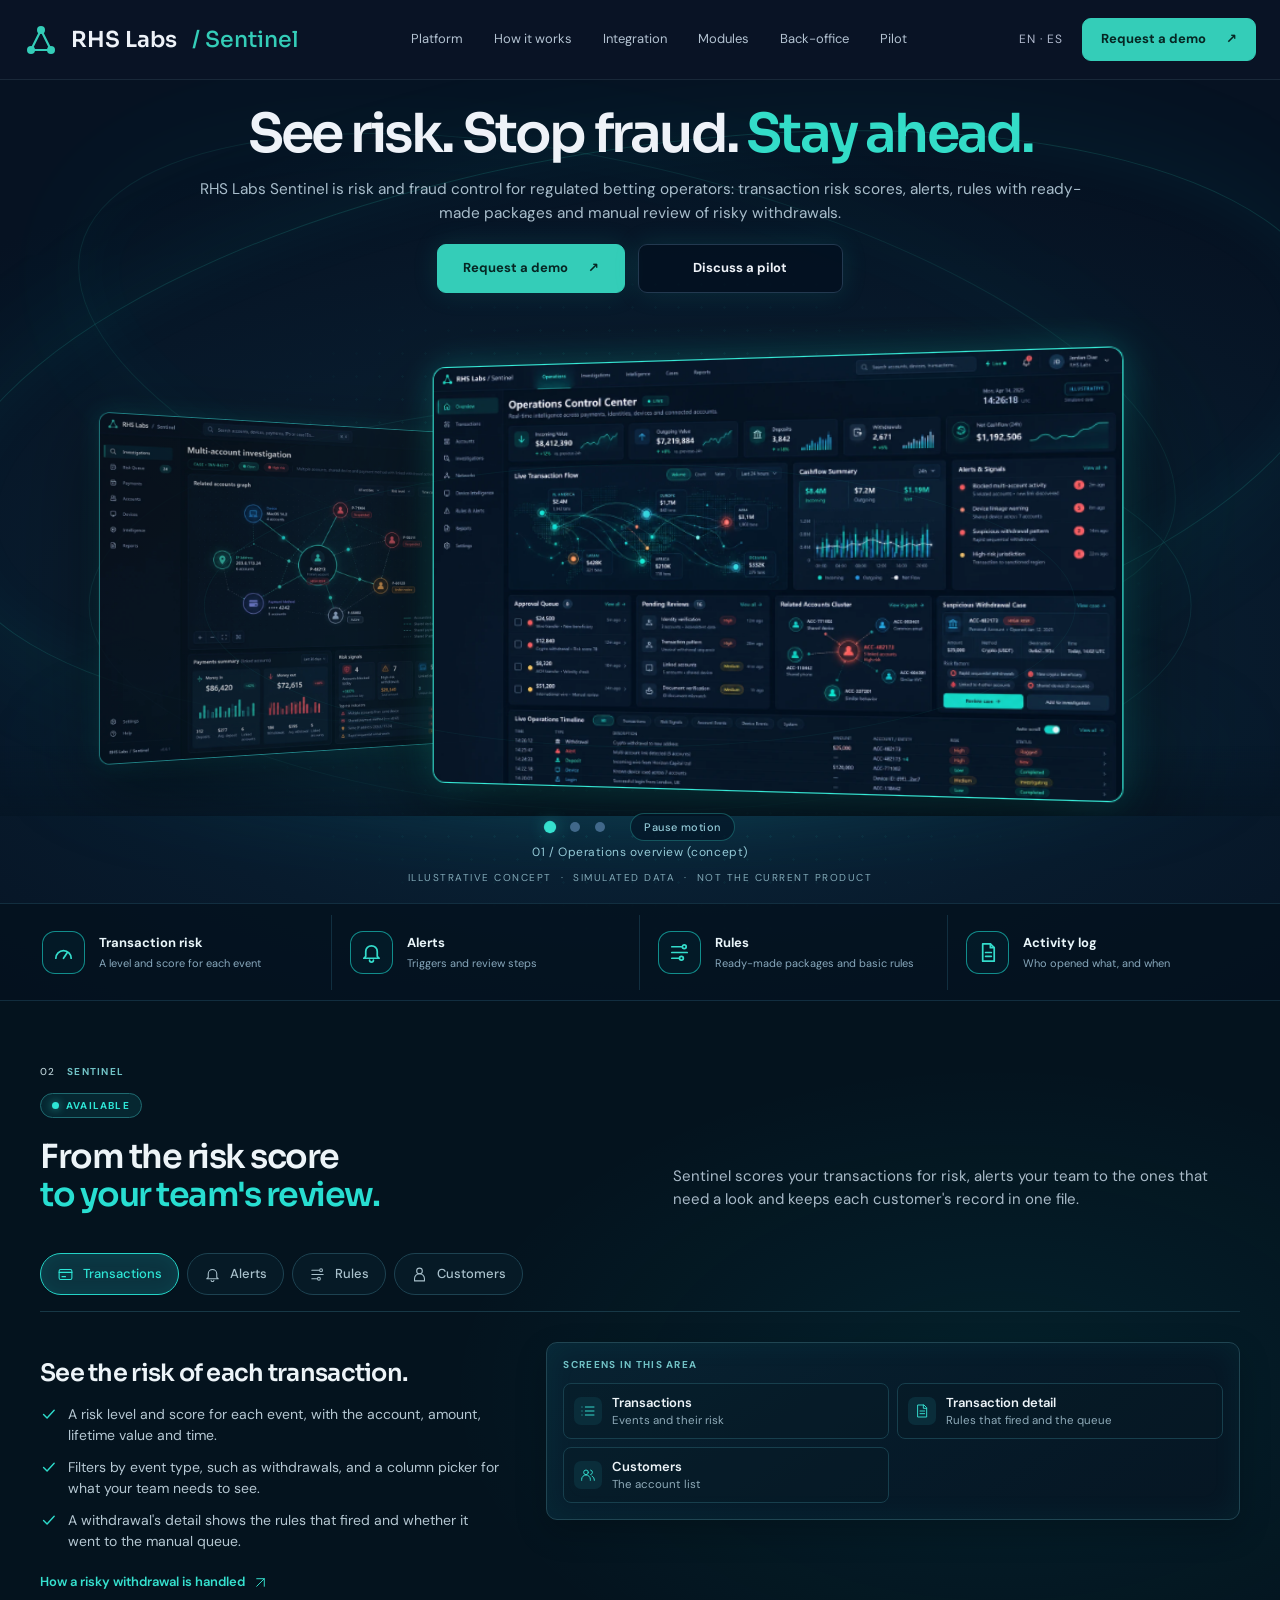
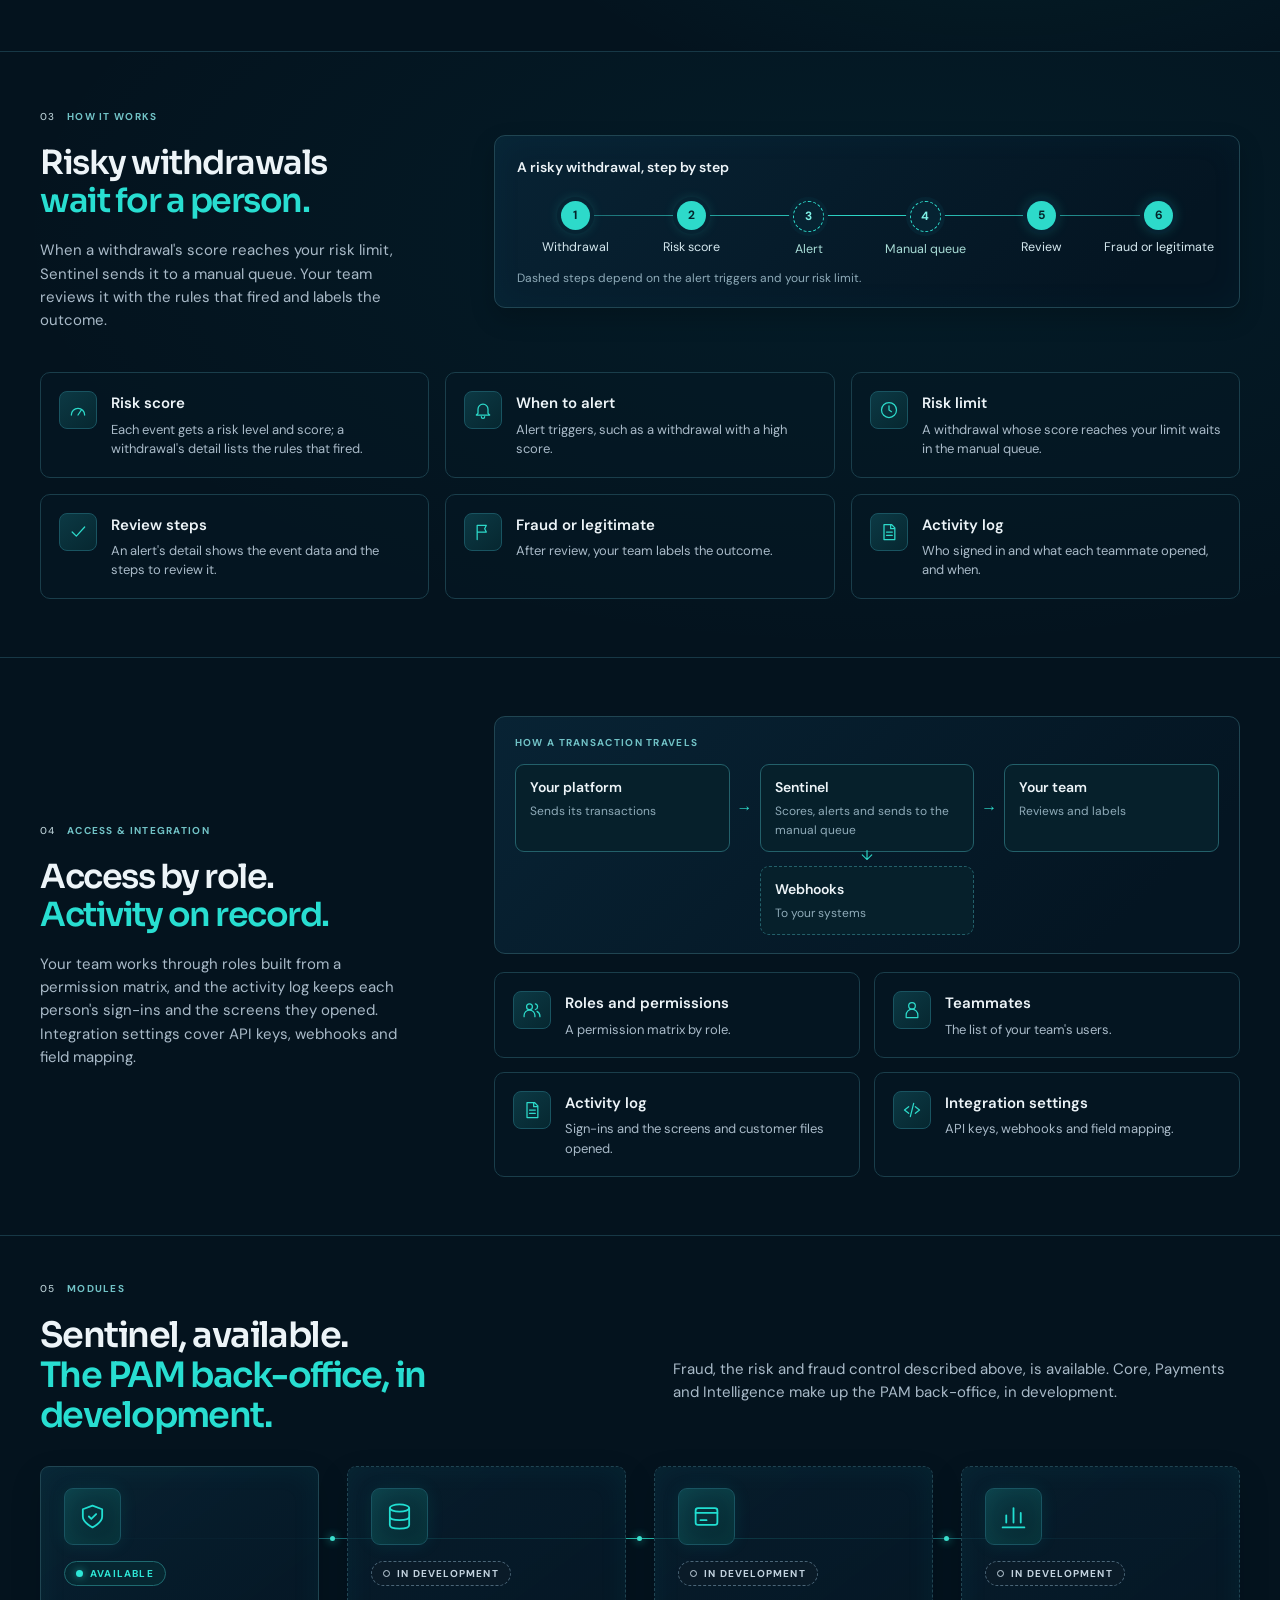
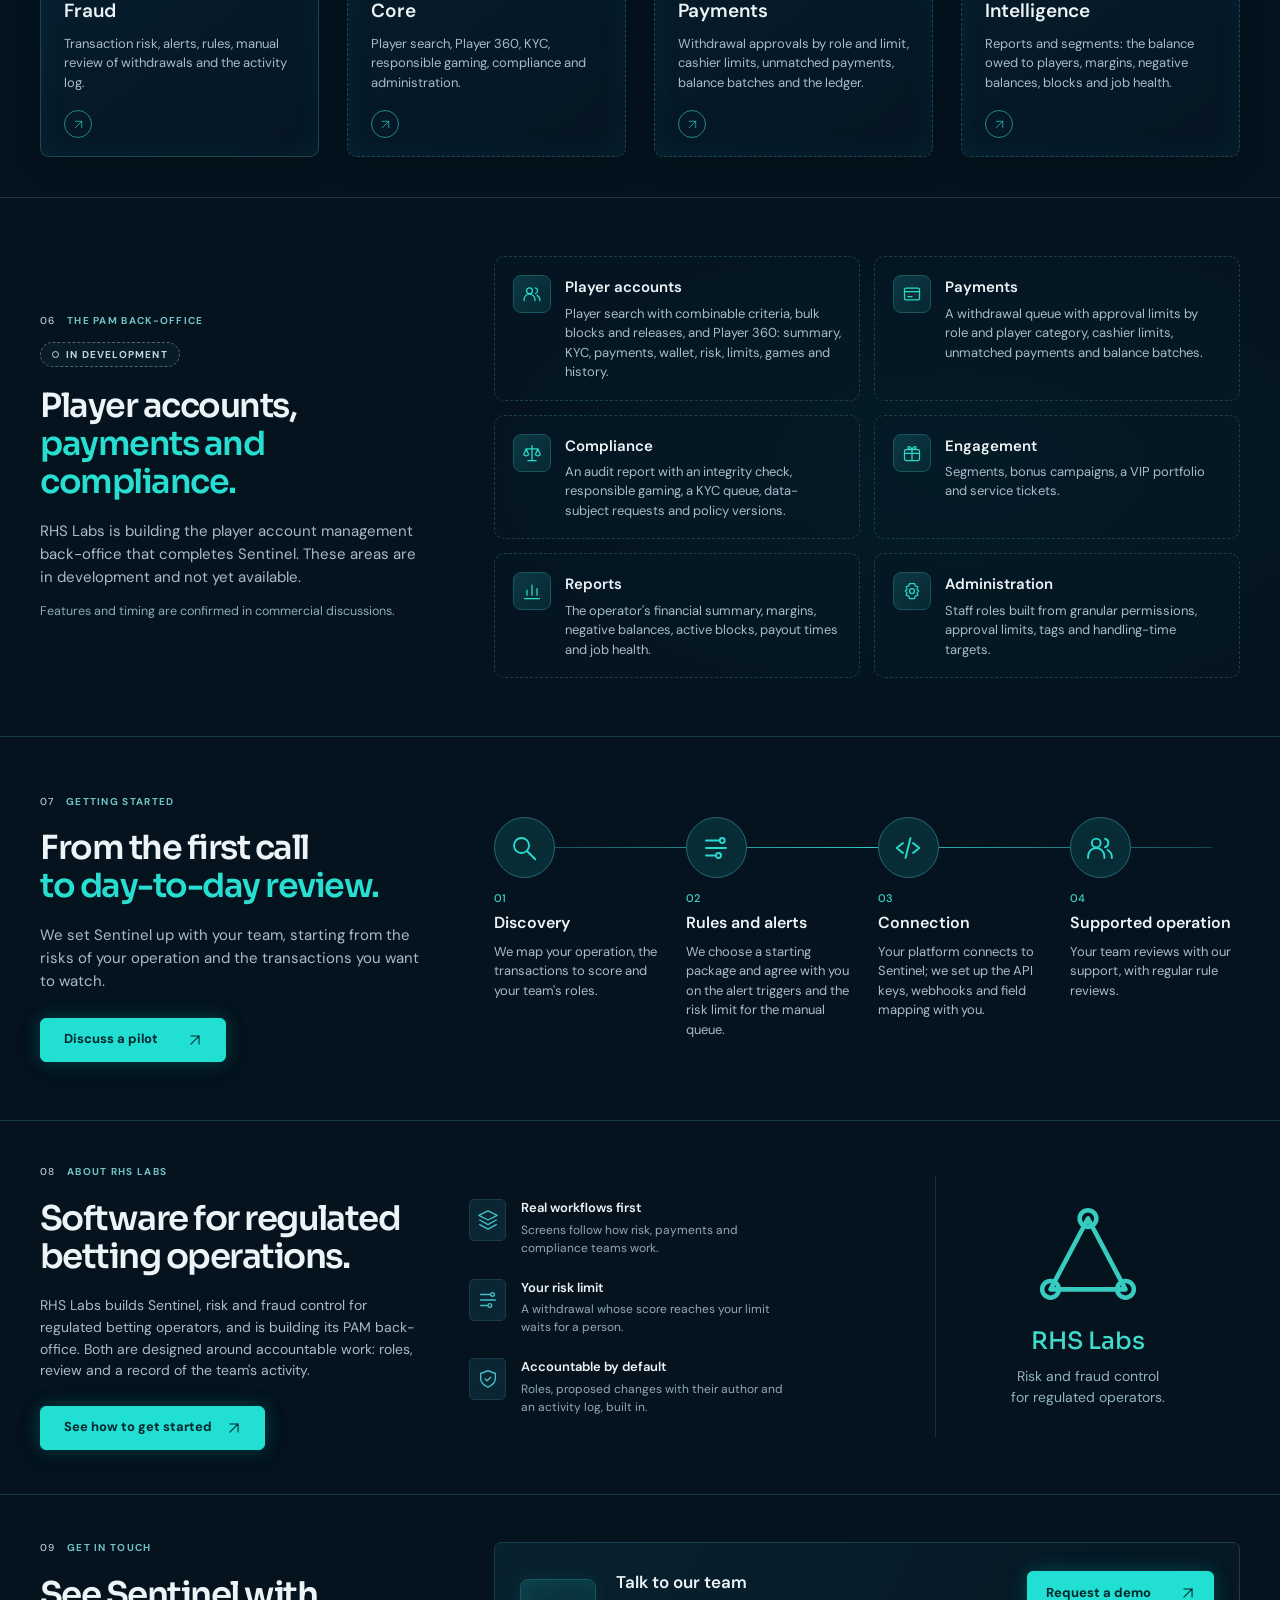
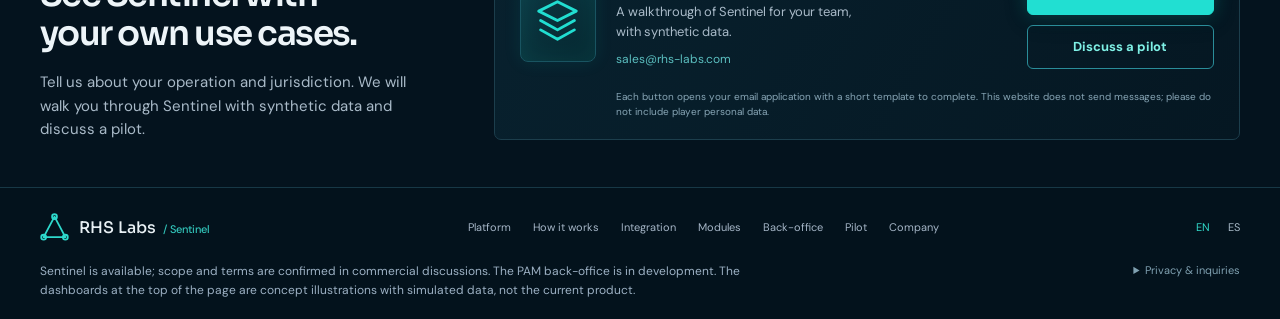
==== commit 2f23d22a: "fix(site): second audit round on the phase 8 page (RHS-060) - Back-office: bulk actions are what the" ====
--- a/index.html
+++ b/index.html
@@ -50,8 +50,8 @@
 <section id="how" class="rhs-sector rhs-payments-sector rhs-how" data-sector="3" data-status="available"><span id="payments" class="rhs-anchor"></span><div class="wrap"><div class="rhs-split"><div class="rhs-sector-copy"><span class="rhs-kicker"><b>03</b> HOW IT WORKS</span><h2>Risky withdrawals<br><em>wait for a person.</em></h2><p>When a withdrawal's score reaches your risk limit, Sentinel sends it to a manual queue. Your team reviews it with the rules that fired and labels the outcome.</p></div><figure class="rhs-flow"><figcaption><b>A risky withdrawal, step by step</b></figcaption><ol class="rhs-flow-steps"><li class="rhs-flow-step"><span>Withdrawal</span></li><li class="rhs-flow-step"><span>Risk score</span></li><li class="rhs-flow-step rhs-flow-optional"><span>Alert</span></li><li class="rhs-flow-step rhs-flow-optional"><span>Manual queue</span></li><li class="rhs-flow-step"><span>Review</span></li><li class="rhs-flow-step"><span>Fraud or legitimate</span></li></ol><p class="rhs-flow-note">Dashed steps depend on the alert triggers and your risk limit.</p></figure></div><ul class="rhs-capabilities"><li><span class="rhs-mini-icon"><svg class="rhs-icon " viewBox="0 0 24 24" aria-hidden="true" fill="none" stroke="currentColor" stroke-width="1.5" stroke-linecap="round" stroke-linejoin="round"><path d="M4 18a8 8 0 1 1 16 0M12 18l4-6"/></svg></span><div><h3>Risk score</h3><p>Each event gets a risk level and score; a withdrawal's detail lists the rules that fired.</p></div></li><li><span class="rhs-mini-icon"><svg class="rhs-icon " viewBox="0 0 24 24" aria-hidden="true" fill="none" stroke="currentColor" stroke-width="1.5" stroke-linecap="round" stroke-linejoin="round"><path d="M6 16v-5a6 6 0 0 1 12 0v5l2 2H4Z"/><path d="M10 20a2 2 0 0 0 4 0"/></svg></span><div><h3>When to alert</h3><p>Alert triggers, such as a withdrawal with a high score.</p></div></li><li><span class="rhs-mini-icon"><svg class="rhs-icon " viewBox="0 0 24 24" aria-hidden="true" fill="none" stroke="currentColor" stroke-width="1.5" stroke-linecap="round" stroke-linejoin="round"><circle cx="12" cy="12" r="9"/><path d="M12 7v5l3 2"/></svg></span><div><h3>Risk limit</h3><p>A withdrawal whose score reaches your limit waits in the manual queue.</p></div></li><li><span class="rhs-mini-icon"><svg class="rhs-icon " viewBox="0 0 24 24" aria-hidden="true" fill="none" stroke="currentColor" stroke-width="1.5" stroke-linecap="round" stroke-linejoin="round"><path d="m5 12 5 5L20 6"/></svg></span><div><h3>Review steps</h3><p>An alert's detail shows the event data and the steps to review it.</p></div></li><li><span class="rhs-mini-icon"><svg class="rhs-icon " viewBox="0 0 24 24" aria-hidden="true" fill="none" stroke="currentColor" stroke-width="1.5" stroke-linecap="round" stroke-linejoin="round"><path d="M5 21V4M5 4h11l-2 4 2 4H5"/></svg></span><div><h3>Fraud or legitimate</h3><p>After review, your team labels the outcome.</p></div></li><li><span class="rhs-mini-icon"><svg class="rhs-icon " viewBox="0 0 24 24" aria-hidden="true" fill="none" stroke="currentColor" stroke-width="1.5" stroke-linecap="round" stroke-linejoin="round"><path d="M6 3h9l4 4v14H6ZM14 3v5h5M9 12h7M9 16h7"/></svg></span><div><h3>Activity log</h3><p>Who signed in and what each teammate opened, and when.</p></div></li></ul></div></section>
 <section id="security" class="rhs-sector rhs-security" data-sector="4" data-status="available"><div class="wrap"><div class="rhs-split"><div class="rhs-sector-copy"><span class="rhs-kicker"><b>04</b> ACCESS & INTEGRATION</span><h2>Access by role.<br><em>Activity on record.</em></h2><p>Your team works through roles built from a permission matrix, and the activity log keeps each person's sign-ins and the screens they opened. Integration settings cover API keys, webhooks and field mapping.</p></div><div class="rhs-security-visual"><figure class="rhs-arch"><figcaption>How a transaction travels</figcaption><ol><li><b>Your platform</b><small>Sends its transactions</small></li><li><b>Sentinel</b><small>Scores, alerts and sends to the manual queue</small></li><li><b>Your team</b><small>Reviews and labels</small></li></ol><p class="rhs-arch-idp rhs-arch-out"><b>Webhooks</b><small>To your systems</small></p></figure><ul class="rhs-control-grid rhs-security-list"><li><span class="rhs-mini-icon"><svg class="rhs-icon " viewBox="0 0 24 24" aria-hidden="true" fill="none" stroke="currentColor" stroke-width="1.5" stroke-linecap="round" stroke-linejoin="round"><circle cx="9" cy="8" r="3.5"/><path d="M2.5 20v-1.5a6.5 6.5 0 0 1 13 0V20"/><path d="M16 4.6a3.5 3.5 0 0 1 0 6.8M18 13.6a6.5 6.5 0 0 1 3.5 5.9V20"/></svg></span><div><h3>Roles and permissions</h3><p>A permission matrix by role.</p></div></li><li><span class="rhs-mini-icon"><svg class="rhs-icon " viewBox="0 0 24 24" aria-hidden="true" fill="none" stroke="currentColor" stroke-width="1.5" stroke-linecap="round" stroke-linejoin="round"><circle cx="12" cy="7" r="4"/><path d="M5 21v-3a7 7 0 0 1 14 0v3Z"/></svg></span><div><h3>Teammates</h3><p>The list of your team's users.</p></div></li><li><span class="rhs-mini-icon"><svg class="rhs-icon " viewBox="0 0 24 24" aria-hidden="true" fill="none" stroke="currentColor" stroke-width="1.5" stroke-linecap="round" stroke-linejoin="round"><path d="M6 3h9l4 4v14H6ZM14 3v5h5M9 12h7M9 16h7"/></svg></span><div><h3>Activity log</h3><p>Sign-ins and the screens and customer files opened.</p></div></li><li><span class="rhs-mini-icon"><svg class="rhs-icon " viewBox="0 0 24 24" aria-hidden="true" fill="none" stroke="currentColor" stroke-width="1.5" stroke-linecap="round" stroke-linejoin="round"><path d="m8 8-5 4 5 4M16 8l5 4-5 4M14 4l-4 16"/></svg></span><div><h3>Integration settings</h3><p>API keys, webhooks and field mapping.</p></div></li></ul></div></div></div></section>
 <section id="modules" class="rhs-sector rhs-products" data-sector="5"><span id="intelligence" class="rhs-anchor"></span><div class="wrap"><div class="rhs-products-heading"><div class="rhs-sector-copy"><span class="rhs-kicker"><b>05</b> MODULES</span><h2>Sentinel, available.<br><em>The PAM back-office, in development.</em></h2><p>Fraud, the risk and fraud control described above, is available. Core, Payments and Intelligence make up the PAM back-office, in development.</p></div></div><div class="rhs-product-grid"><article class="rhs-product" data-status="available"><span class="rhs-icon-box"><svg class="rhs-icon " viewBox="0 0 24 24" aria-hidden="true" fill="none" stroke="currentColor" stroke-width="1.5" stroke-linecap="round" stroke-linejoin="round"><path d="m12 3 8 3v6c0 5-8 9-8 9S4 17 4 12V6Z"/><path d="m9 12 2 2 4-4"/></svg></span><span class="rhs-status rhs-status-available">Available</span><h3>Fraud</h3><p>Transaction risk, alerts, rules, manual review of withdrawals and the activity log.</p><a class="rhs-card-link" href="#platform" aria-label="See Fraud"><svg class="rhs-icon " viewBox="0 0 24 24" aria-hidden="true" fill="none" stroke="currentColor" stroke-width="1.5" stroke-linecap="round" stroke-linejoin="round"><path d="M5 19 19 5M5 5h14v14"/></svg></a></article><article class="rhs-product" data-status="development"><span class="rhs-icon-box"><svg class="rhs-icon " viewBox="0 0 24 24" aria-hidden="true" fill="none" stroke="currentColor" stroke-width="1.5" stroke-linecap="round" stroke-linejoin="round"><ellipse cx="12" cy="5" rx="8" ry="3"/><path d="M4 5v14c0 4 16 4 16 0V5M4 12c0 4 16 4 16 0"/></svg></span><span class="rhs-status rhs-status-development">In development</span><h3>Core</h3><p>Player search, Player 360, KYC, responsible gaming, compliance and administration.</p><a class="rhs-card-link" href="#back-office" aria-label="See Core"><svg class="rhs-icon " viewBox="0 0 24 24" aria-hidden="true" fill="none" stroke="currentColor" stroke-width="1.5" stroke-linecap="round" stroke-linejoin="round"><path d="M5 19 19 5M5 5h14v14"/></svg></a></article><article class="rhs-product" data-status="development"><span class="rhs-icon-box"><svg class="rhs-icon " viewBox="0 0 24 24" aria-hidden="true" fill="none" stroke="currentColor" stroke-width="1.5" stroke-linecap="round" stroke-linejoin="round"><rect x="3" y="5" width="18" height="14" rx="2"/><path d="M3 9h18M7 15h5"/></svg></span><span class="rhs-status rhs-status-development">In development</span><h3>Payments</h3><p>Withdrawal approvals by role and limit, cashier limits, unmatched payments, balance batches and the ledger.</p><a class="rhs-card-link" href="#back-office" aria-label="See Payments"><svg class="rhs-icon " viewBox="0 0 24 24" aria-hidden="true" fill="none" stroke="currentColor" stroke-width="1.5" stroke-linecap="round" stroke-linejoin="round"><path d="M5 19 19 5M5 5h14v14"/></svg></a></article><article class="rhs-product" data-status="development"><span class="rhs-icon-box"><svg class="rhs-icon " viewBox="0 0 24 24" aria-hidden="true" fill="none" stroke="currentColor" stroke-width="1.5" stroke-linecap="round" stroke-linejoin="round"><path d="M3 21h18M6 17v-6m6 6V5m6 12v-8"/></svg></span><span class="rhs-status rhs-status-development">In development</span><h3>Intelligence</h3><p>Reports and segments: the balance owed to players, margins, negative balances, blocks and job health.</p><a class="rhs-card-link" href="#back-office" aria-label="See Intelligence"><svg class="rhs-icon " viewBox="0 0 24 24" aria-hidden="true" fill="none" stroke="currentColor" stroke-width="1.5" stroke-linecap="round" stroke-linejoin="round"><path d="M5 19 19 5M5 5h14v14"/></svg></a></article></div></div></section>
-<section id="back-office" class="rhs-sector rhs-compliance rhs-backoffice" data-sector="6" data-status="development"><div class="wrap rhs-split"><div class="rhs-sector-copy"><span class="rhs-kicker"><b>06</b> THE PAM BACK-OFFICE</span><span class="rhs-status rhs-status-development">In development</span><h2>Next: player accounts,<br><em>payments and compliance.</em></h2><p>RHS Labs is building the player account management back-office that completes Sentinel. These areas are in development and not yet available.</p><p class="rhs-dev-note">Features and timing are confirmed in commercial discussions.</p></div><ul class="rhs-control-grid"><li><span class="rhs-mini-icon"><svg class="rhs-icon " viewBox="0 0 24 24" aria-hidden="true" fill="none" stroke="currentColor" stroke-width="1.5" stroke-linecap="round" stroke-linejoin="round"><circle cx="9" cy="8" r="3.5"/><path d="M2.5 20v-1.5a6.5 6.5 0 0 1 13 0V20"/><path d="M16 4.6a3.5 3.5 0 0 1 0 6.8M18 13.6a6.5 6.5 0 0 1 3.5 5.9V20"/></svg></span><div><h3>Player accounts</h3><p>Player search with combinable criteria, and Player 360: summary, KYC, payments, wallet, risk, limits, games and history.</p></div></li><li><span class="rhs-mini-icon"><svg class="rhs-icon " viewBox="0 0 24 24" aria-hidden="true" fill="none" stroke="currentColor" stroke-width="1.5" stroke-linecap="round" stroke-linejoin="round"><rect x="3" y="5" width="18" height="14" rx="2"/><path d="M3 9h18M7 15h5"/></svg></span><div><h3>Payments</h3><p>A withdrawal queue with approval limits by role and player category, cashier limits, unmatched payments and balance batches.</p></div></li><li><span class="rhs-mini-icon"><svg class="rhs-icon " viewBox="0 0 24 24" aria-hidden="true" fill="none" stroke="currentColor" stroke-width="1.5" stroke-linecap="round" stroke-linejoin="round"><path d="M12 3v18M7 21h10M5 7h14M5 7l-3 7a4 4 0 0 0 6 0Zm14 0-3 7a4 4 0 0 0 6 0Z"/></svg></span><div><h3>Compliance</h3><p>An audit report with an integrity check, responsible gaming, a KYC queue, data-subject requests and policy versions.</p></div></li><li><span class="rhs-mini-icon"><svg class="rhs-icon " viewBox="0 0 24 24" aria-hidden="true" fill="none" stroke="currentColor" stroke-width="1.5" stroke-linecap="round" stroke-linejoin="round"><rect x="3" y="8" width="18" height="13" rx="2"/><path d="M12 8v13M3 12.5h18M12 8S10.5 3.5 8 4.4 8.6 8 12 8Zm0 0s1.5-4.5 4-3.6S15.4 8 12 8Z"/></svg></span><div><h3>Engagement</h3><p>Segments, bonus campaigns, bulk actions, a VIP portfolio and service tickets.</p></div></li><li><span class="rhs-mini-icon"><svg class="rhs-icon " viewBox="0 0 24 24" aria-hidden="true" fill="none" stroke="currentColor" stroke-width="1.5" stroke-linecap="round" stroke-linejoin="round"><path d="M3 21h18M6 17v-6m6 6V5m6 12v-8"/></svg></span><div><h3>Reports</h3><p>The operator's financial summary, margins, negative balances, active blocks, payout times and job health.</p></div></li><li><span class="rhs-mini-icon"><svg class="rhs-icon " viewBox="0 0 24 24" aria-hidden="true" fill="none" stroke="currentColor" stroke-width="1.5" stroke-linecap="round" stroke-linejoin="round"><path d="m9 3-1 3-3 1 1 3-2 2 2 2-1 3 3 1 1 3h6l1-3 3-1-1-3 2-2-2-2 1-3-3-1-1-3Z"/><circle cx="12" cy="12" r="3"/></svg></span><div><h3>Administration</h3><p>Staff roles built from granular permissions, approval limits, tags and handling-time targets.</p></div></li></ul></div></section>
-<section id="pilot" class="rhs-sector rhs-process" data-sector="7"><span id="use-cases" class="rhs-anchor"></span><div class="wrap rhs-split"><div class="rhs-sector-copy"><span class="rhs-kicker"><b>07</b> GETTING STARTED</span><h2>From the first call<br><em>to live review.</em></h2><p>We set Sentinel up with your team, starting from the risks of your operation and the transactions you want to watch.</p><a class="btn rhs-cta" href="mailto:sales@rhs-labs.com?subject=Sentinel%20pilot%20program&amp;body=Hello%20RHS%20Labs%20team%2C%0D%0A%0D%0AWe%20would%20like%20to%20discuss%20a%20Sentinel%20pilot.%0D%0A%0D%0ACompany%3A%0D%0AJurisdiction%28s%29%3A%0D%0AApproximate%20volume%20%28active%20players%20or%20monthly%20transactions%29%3A%0D%0AModules%20of%20interest%20%28Fraud%20is%20available%3B%20Core%2C%20Payments%20and%20Intelligence%20are%20in%20development%29%3A%0D%0A%0D%0APlease%20do%20not%20include%20player%20personal%20data%20in%20this%20email." data-cta="pilot">Discuss a pilot<span class="rhs-sr"> (opens your email application)</span> <svg class="rhs-icon " viewBox="0 0 24 24" aria-hidden="true" fill="none" stroke="currentColor" stroke-width="1.5" stroke-linecap="round" stroke-linejoin="round"><path d="M5 19 19 5M5 5h14v14"/></svg></a></div><ol class="rhs-steps"><li class="rhs-step"><span class="rhs-round-icon"><svg class="rhs-icon " viewBox="0 0 24 24" aria-hidden="true" fill="none" stroke="currentColor" stroke-width="1.5" stroke-linecap="round" stroke-linejoin="round"><circle cx="10" cy="10" r="6"/><path d="m15 15 6 6"/></svg></span><b class="rhs-step-number">01</b><h3>Discovery</h3><p>We map your operation, the transactions to score and your team's roles.</p></li><li class="rhs-step"><span class="rhs-round-icon"><svg class="rhs-icon " viewBox="0 0 24 24" aria-hidden="true" fill="none" stroke="currentColor" stroke-width="1.5" stroke-linecap="round" stroke-linejoin="round"><path d="M4 6h10M4 12h16M4 18h7"/><circle cx="17" cy="6" r="2"/><circle cx="14" cy="18" r="2"/></svg></span><b class="rhs-step-number">02</b><h3>Rules and alerts</h3><p>We choose a starting package and agree with you on the alert triggers and the risk limit for the manual queue.</p></li><li class="rhs-step"><span class="rhs-round-icon"><svg class="rhs-icon " viewBox="0 0 24 24" aria-hidden="true" fill="none" stroke="currentColor" stroke-width="1.5" stroke-linecap="round" stroke-linejoin="round"><path d="m8 8-5 4 5 4M16 8l5 4-5 4M14 4l-4 16"/></svg></span><b class="rhs-step-number">03</b><h3>Connection</h3><p>Your platform connects to Sentinel; we set up the API keys, webhooks and field mapping with you.</p></li><li class="rhs-step"><span class="rhs-round-icon"><svg class="rhs-icon " viewBox="0 0 24 24" aria-hidden="true" fill="none" stroke="currentColor" stroke-width="1.5" stroke-linecap="round" stroke-linejoin="round"><circle cx="9" cy="8" r="3.5"/><path d="M2.5 20v-1.5a6.5 6.5 0 0 1 13 0V20"/><path d="M16 4.6a3.5 3.5 0 0 1 0 6.8M18 13.6a6.5 6.5 0 0 1 3.5 5.9V20"/></svg></span><b class="rhs-step-number">04</b><h3>Supported operation</h3><p>Your team reviews with our support, with regular rule reviews.</p></li></ol></div></section>
+<section id="back-office" class="rhs-sector rhs-compliance rhs-backoffice" data-sector="6" data-status="development"><div class="wrap rhs-split"><div class="rhs-sector-copy"><span class="rhs-kicker"><b>06</b> THE PAM BACK-OFFICE</span><span class="rhs-status rhs-status-development">In development</span><h2>Player accounts,<br><em>payments and compliance.</em></h2><p>RHS Labs is building the player account management back-office that completes Sentinel. These areas are in development and not yet available.</p><p class="rhs-dev-note">Features and timing are confirmed in commercial discussions.</p></div><ul class="rhs-control-grid"><li><span class="rhs-mini-icon"><svg class="rhs-icon " viewBox="0 0 24 24" aria-hidden="true" fill="none" stroke="currentColor" stroke-width="1.5" stroke-linecap="round" stroke-linejoin="round"><circle cx="9" cy="8" r="3.5"/><path d="M2.5 20v-1.5a6.5 6.5 0 0 1 13 0V20"/><path d="M16 4.6a3.5 3.5 0 0 1 0 6.8M18 13.6a6.5 6.5 0 0 1 3.5 5.9V20"/></svg></span><div><h3>Player accounts</h3><p>Player search with combinable criteria, bulk blocks and releases, and Player 360: summary, KYC, payments, wallet, risk, limits, games and history.</p></div></li><li><span class="rhs-mini-icon"><svg class="rhs-icon " viewBox="0 0 24 24" aria-hidden="true" fill="none" stroke="currentColor" stroke-width="1.5" stroke-linecap="round" stroke-linejoin="round"><rect x="3" y="5" width="18" height="14" rx="2"/><path d="M3 9h18M7 15h5"/></svg></span><div><h3>Payments</h3><p>A withdrawal queue with approval limits by role and player category, cashier limits, unmatched payments and balance batches.</p></div></li><li><span class="rhs-mini-icon"><svg class="rhs-icon " viewBox="0 0 24 24" aria-hidden="true" fill="none" stroke="currentColor" stroke-width="1.5" stroke-linecap="round" stroke-linejoin="round"><path d="M12 3v18M7 21h10M5 7h14M5 7l-3 7a4 4 0 0 0 6 0Zm14 0-3 7a4 4 0 0 0 6 0Z"/></svg></span><div><h3>Compliance</h3><p>An audit report with an integrity check, responsible gaming, a KYC queue, data-subject requests and policy versions.</p></div></li><li><span class="rhs-mini-icon"><svg class="rhs-icon " viewBox="0 0 24 24" aria-hidden="true" fill="none" stroke="currentColor" stroke-width="1.5" stroke-linecap="round" stroke-linejoin="round"><rect x="3" y="8" width="18" height="13" rx="2"/><path d="M12 8v13M3 12.5h18M12 8S10.5 3.5 8 4.4 8.6 8 12 8Zm0 0s1.5-4.5 4-3.6S15.4 8 12 8Z"/></svg></span><div><h3>Engagement</h3><p>Segments, bonus campaigns, a VIP portfolio and service tickets.</p></div></li><li><span class="rhs-mini-icon"><svg class="rhs-icon " viewBox="0 0 24 24" aria-hidden="true" fill="none" stroke="currentColor" stroke-width="1.5" stroke-linecap="round" stroke-linejoin="round"><path d="M3 21h18M6 17v-6m6 6V5m6 12v-8"/></svg></span><div><h3>Reports</h3><p>The operator's financial summary, margins, negative balances, active blocks, payout times and job health.</p></div></li><li><span class="rhs-mini-icon"><svg class="rhs-icon " viewBox="0 0 24 24" aria-hidden="true" fill="none" stroke="currentColor" stroke-width="1.5" stroke-linecap="round" stroke-linejoin="round"><path d="m9 3-1 3-3 1 1 3-2 2 2 2-1 3 3 1 1 3h6l1-3 3-1-1-3 2-2-2-2 1-3-3-1-1-3Z"/><circle cx="12" cy="12" r="3"/></svg></span><div><h3>Administration</h3><p>Staff roles built from granular permissions, approval limits, tags and handling-time targets.</p></div></li></ul></div></section>
+<section id="pilot" class="rhs-sector rhs-process" data-sector="7"><span id="use-cases" class="rhs-anchor"></span><div class="wrap rhs-split"><div class="rhs-sector-copy"><span class="rhs-kicker"><b>07</b> GETTING STARTED</span><h2>From the first call<br><em>to day-to-day review.</em></h2><p>We set Sentinel up with your team, starting from the risks of your operation and the transactions you want to watch.</p><a class="btn rhs-cta" href="mailto:sales@rhs-labs.com?subject=Sentinel%20pilot%20program&amp;body=Hello%20RHS%20Labs%20team%2C%0D%0A%0D%0AWe%20would%20like%20to%20discuss%20a%20Sentinel%20pilot.%0D%0A%0D%0ACompany%3A%0D%0AJurisdiction%28s%29%3A%0D%0AApproximate%20volume%20%28active%20players%20or%20monthly%20transactions%29%3A%0D%0AModules%20of%20interest%20%28Fraud%20is%20available%3B%20Core%2C%20Payments%20and%20Intelligence%20are%20in%20development%29%3A%0D%0A%0D%0APlease%20do%20not%20include%20player%20personal%20data%20in%20this%20email." data-cta="pilot">Discuss a pilot<span class="rhs-sr"> (opens your email application)</span> <svg class="rhs-icon " viewBox="0 0 24 24" aria-hidden="true" fill="none" stroke="currentColor" stroke-width="1.5" stroke-linecap="round" stroke-linejoin="round"><path d="M5 19 19 5M5 5h14v14"/></svg></a></div><ol class="rhs-steps"><li class="rhs-step"><span class="rhs-round-icon"><svg class="rhs-icon " viewBox="0 0 24 24" aria-hidden="true" fill="none" stroke="currentColor" stroke-width="1.5" stroke-linecap="round" stroke-linejoin="round"><circle cx="10" cy="10" r="6"/><path d="m15 15 6 6"/></svg></span><b class="rhs-step-number">01</b><h3>Discovery</h3><p>We map your operation, the transactions to score and your team's roles.</p></li><li class="rhs-step"><span class="rhs-round-icon"><svg class="rhs-icon " viewBox="0 0 24 24" aria-hidden="true" fill="none" stroke="currentColor" stroke-width="1.5" stroke-linecap="round" stroke-linejoin="round"><path d="M4 6h10M4 12h16M4 18h7"/><circle cx="17" cy="6" r="2"/><circle cx="14" cy="18" r="2"/></svg></span><b class="rhs-step-number">02</b><h3>Rules and alerts</h3><p>We choose a starting package and agree with you on the alert triggers and the risk limit for the manual queue.</p></li><li class="rhs-step"><span class="rhs-round-icon"><svg class="rhs-icon " viewBox="0 0 24 24" aria-hidden="true" fill="none" stroke="currentColor" stroke-width="1.5" stroke-linecap="round" stroke-linejoin="round"><path d="m8 8-5 4 5 4M16 8l5 4-5 4M14 4l-4 16"/></svg></span><b class="rhs-step-number">03</b><h3>Connection</h3><p>Your platform connects to Sentinel; we set up the API keys, webhooks and field mapping with you.</p></li><li class="rhs-step"><span class="rhs-round-icon"><svg class="rhs-icon " viewBox="0 0 24 24" aria-hidden="true" fill="none" stroke="currentColor" stroke-width="1.5" stroke-linecap="round" stroke-linejoin="round"><circle cx="9" cy="8" r="3.5"/><path d="M2.5 20v-1.5a6.5 6.5 0 0 1 13 0V20"/><path d="M16 4.6a3.5 3.5 0 0 1 0 6.8M18 13.6a6.5 6.5 0 0 1 3.5 5.9V20"/></svg></span><b class="rhs-step-number">04</b><h3>Supported operation</h3><p>Your team reviews with our support, with regular rule reviews.</p></li></ol></div></section>
 <section id="company" class="rhs-sector rhs-about" data-sector="8"><div class="wrap rhs-about-grid"><div class="rhs-sector-copy"><span class="rhs-kicker"><b>08</b> ABOUT RHS LABS</span><h2>Software for regulated<br>betting operations.</h2><p>RHS Labs builds Sentinel, risk and fraud control for regulated betting operators, and is building its PAM back-office. Both are designed around accountable work: roles, review and a record of the team's activity.</p><a class="btn rhs-cta" href="#pilot">See how to get started <svg class="rhs-icon " viewBox="0 0 24 24" aria-hidden="true" fill="none" stroke="currentColor" stroke-width="1.5" stroke-linecap="round" stroke-linejoin="round"><path d="M5 19 19 5M5 5h14v14"/></svg></a></div><div class="rhs-principles"><div class="rhs-principle"><span><svg class="rhs-icon " viewBox="0 0 24 24" aria-hidden="true" fill="none" stroke="currentColor" stroke-width="1.5" stroke-linecap="round" stroke-linejoin="round"><path d="m2 7 10-5 10 5-10 5ZM3 12l9 5 9-5M3 17l9 5 9-5"/></svg></span><div><h3>Real workflows first</h3><p>Screens follow how risk, payments and compliance teams work.</p></div></div><div class="rhs-principle"><span><svg class="rhs-icon " viewBox="0 0 24 24" aria-hidden="true" fill="none" stroke="currentColor" stroke-width="1.5" stroke-linecap="round" stroke-linejoin="round"><path d="M4 6h10M4 12h16M4 18h7"/><circle cx="17" cy="6" r="2"/><circle cx="14" cy="18" r="2"/></svg></span><div><h3>Your risk limit</h3><p>A withdrawal whose score reaches your limit waits for a person.</p></div></div><div class="rhs-principle"><span><svg class="rhs-icon " viewBox="0 0 24 24" aria-hidden="true" fill="none" stroke="currentColor" stroke-width="1.5" stroke-linecap="round" stroke-linejoin="round"><path d="m12 3 8 3v6c0 5-8 9-8 9S4 17 4 12V6Z"/><path d="m9 12 2 2 4-4"/></svg></span><div><h3>Accountable by default</h3><p>Roles, proposed changes with their author and an activity log, built in.</p></div></div></div><div class="rhs-flat-brand"><svg class="rhs-icon " viewBox="0 0 24 24" aria-hidden="true" fill="none" stroke="currentColor" stroke-width="1.5" stroke-linecap="round" stroke-linejoin="round"><path d="m12 3-9 17h18Z"/><circle cx="12" cy="3" r="2"/><circle cx="3" cy="20" r="2"/><circle cx="21" cy="20" r="2"/></svg><b>RHS Labs</b><p>Risk and fraud control <br>for regulated operators.</p></div></div></section>
 <section id="contact" class="rhs-sector rhs-contact" data-sector="9"><div class="wrap rhs-split"><div class="rhs-sector-copy"><span class="rhs-kicker"><b>09</b> GET IN TOUCH</span><h2>See Sentinel with<br>your own use cases.</h2><p>Tell us about your operation and jurisdiction. We will walk you through Sentinel with synthetic data and discuss a pilot.</p></div><div class="rhs-sales-panel"><span class="rhs-icon-box"><svg class="rhs-icon " viewBox="0 0 24 24" aria-hidden="true" fill="none" stroke="currentColor" stroke-width="1.5" stroke-linecap="round" stroke-linejoin="round"><path d="m2 7 10-5 10 5-10 5ZM3 12l9 5 9-5M3 17l9 5 9-5"/></svg></span><div><h3>Talk to our team</h3><p>A walkthrough of Sentinel for your team, with synthetic data.</p><a class="rhs-sales-email" href="mailto:sales@rhs-labs.com">sales@rhs-labs.com</a></div><div class="rhs-cta-group"><a class="btn rhs-cta" href="mailto:sales@rhs-labs.com?subject=Sentinel%20demo%20request&amp;body=Hello%20RHS%20Labs%20team%2C%0D%0A%0D%0AI%20would%20like%20a%20demo%20of%20RHS%20Labs%20Sentinel.%0D%0A%0D%0ACompany%3A%0D%0AJurisdiction%28s%29%3A%0D%0AApproximate%20volume%20%28active%20players%20or%20monthly%20transactions%29%3A%0D%0AModules%20of%20interest%20%28Fraud%20is%20available%3B%20Core%2C%20Payments%20and%20Intelligence%20are%20in%20development%29%3A%0D%0A%0D%0APlease%20do%20not%20include%20player%20personal%20data%20in%20this%20email." data-cta="demo">Request a demo<span class="rhs-sr"> (opens your email application)</span> <svg class="rhs-icon " viewBox="0 0 24 24" aria-hidden="true" fill="none" stroke="currentColor" stroke-width="1.5" stroke-linecap="round" stroke-linejoin="round"><path d="M5 19 19 5M5 5h14v14"/></svg></a><a class="btn rhs-cta rhs-cta-alt" href="mailto:sales@rhs-labs.com?subject=Sentinel%20pilot%20program&amp;body=Hello%20RHS%20Labs%20team%2C%0D%0A%0D%0AWe%20would%20like%20to%20discuss%20a%20Sentinel%20pilot.%0D%0A%0D%0ACompany%3A%0D%0AJurisdiction%28s%29%3A%0D%0AApproximate%20volume%20%28active%20players%20or%20monthly%20transactions%29%3A%0D%0AModules%20of%20interest%20%28Fraud%20is%20available%3B%20Core%2C%20Payments%20and%20Intelligence%20are%20in%20development%29%3A%0D%0A%0D%0APlease%20do%20not%20include%20player%20personal%20data%20in%20this%20email." data-cta="pilot">Discuss a pilot<span class="rhs-sr"> (opens your email application)</span></a></div><small>Each button opens your email application with a short template to complete. This website does not send messages; please do not include player personal data.</small></div></div></section>
 <footer class="rhs-footer"><div class="wrap"><div class="rhs-footer-top"><a href="#home" class="rhs-footer-brand"><svg class="rhs-icon " viewBox="0 0 24 24" aria-hidden="true" fill="none" stroke="currentColor" stroke-width="1.5" stroke-linecap="round" stroke-linejoin="round"><path d="m12 3-9 17h18Z"/><circle cx="12" cy="3" r="2"/><circle cx="3" cy="20" r="2"/><circle cx="21" cy="20" r="2"/></svg><b>RHS Labs <em>/ Sentinel</em></b></a><nav aria-label="Footer"><a href="#platform">Platform</a><a href="#how">How it works</a><a href="#security">Integration</a><a href="#modules">Modules</a><a href="#back-office">Back-office</a><a href="#pilot">Pilot</a><a href="#company">Company</a></nav><div class="rhs-languages"><a href="/" data-language="en" lang="en" aria-current="page">EN</a><a href="/es/" data-language="es" lang="es">ES</a></div></div><div class="rhs-footer-notes"><p data-notice="available concept">Sentinel is available; scope and terms are confirmed in commercial discussions. The PAM back-office is in development. The dashboards at the top of the page are concept illustrations with simulated data, not the current product.</p><details id="privacy"><summary>Privacy & inquiries</summary><p>This static website has no inquiry form or analytics tracker. Only your language preference is stored in this browser. Email links open your own email app; please do not share player personal data. Organizational and data-handling details are confirmed before any pilot.</p></details></div></div></footer>
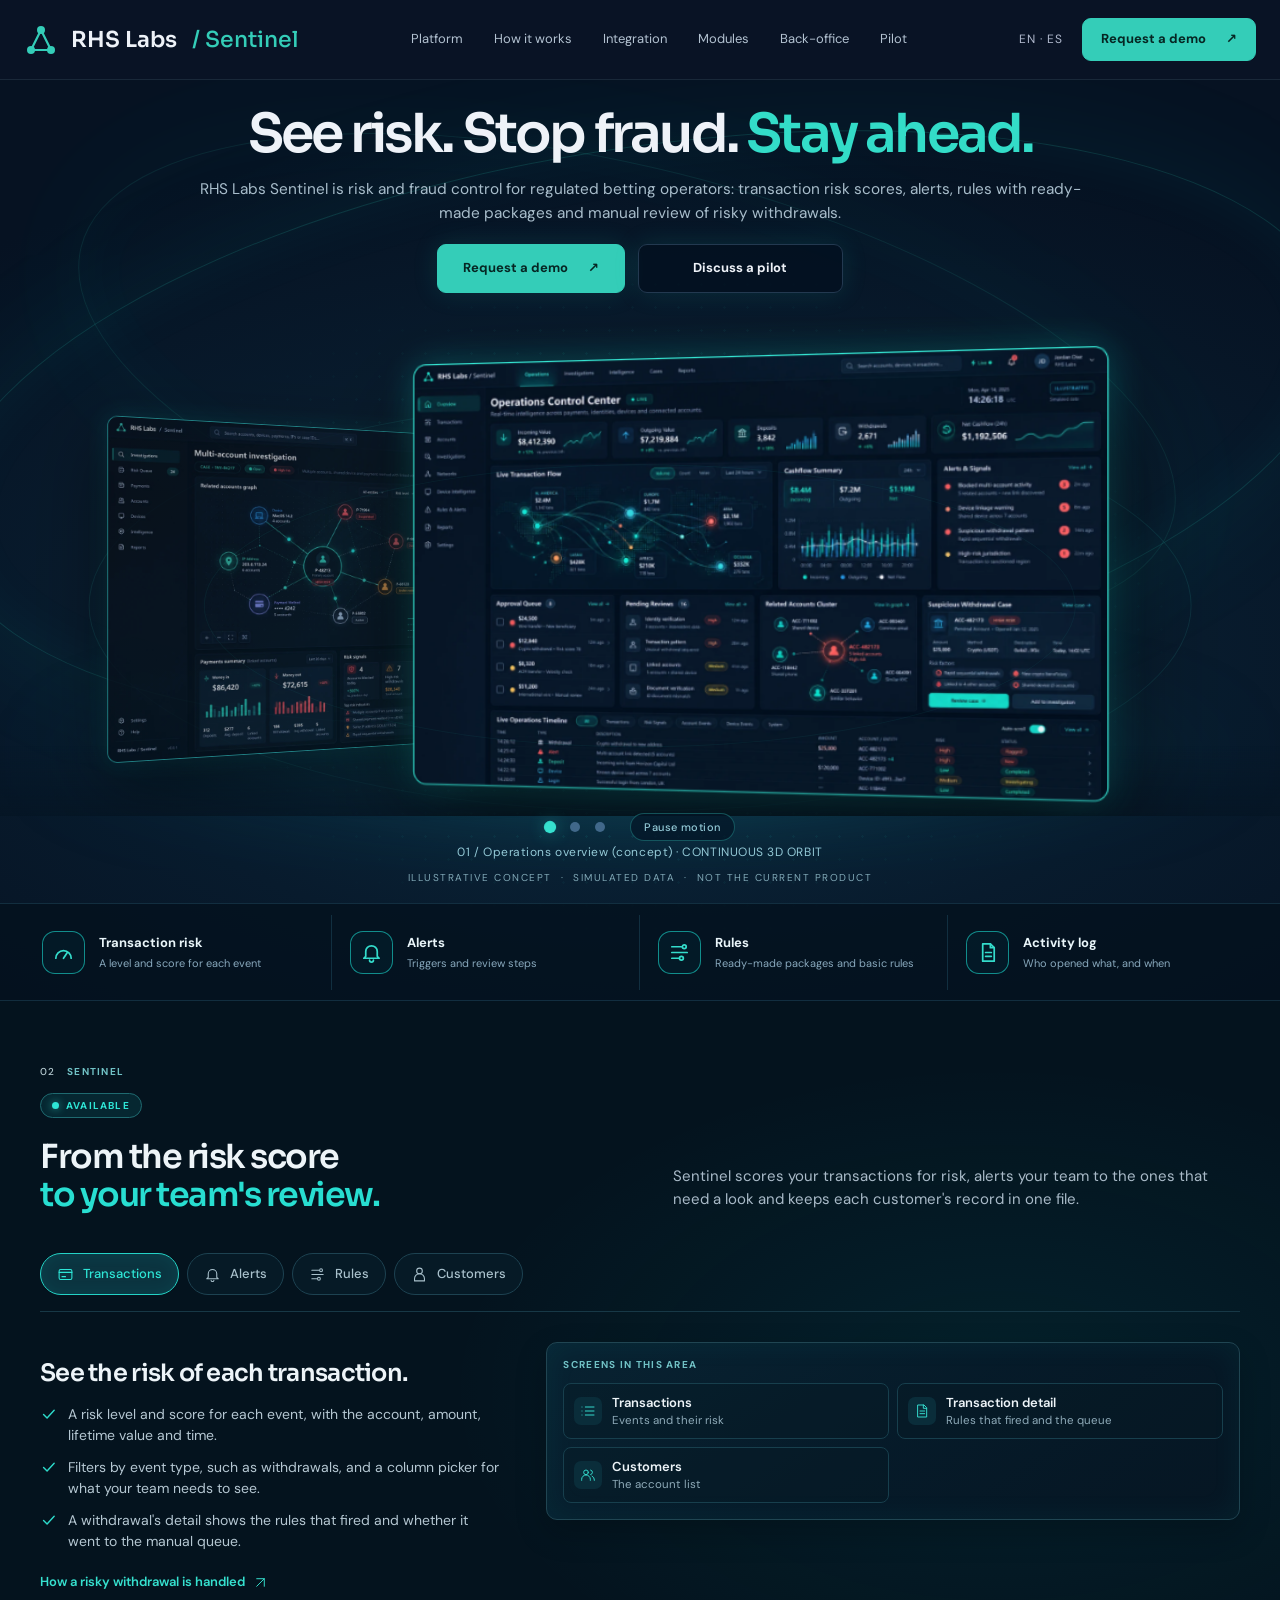
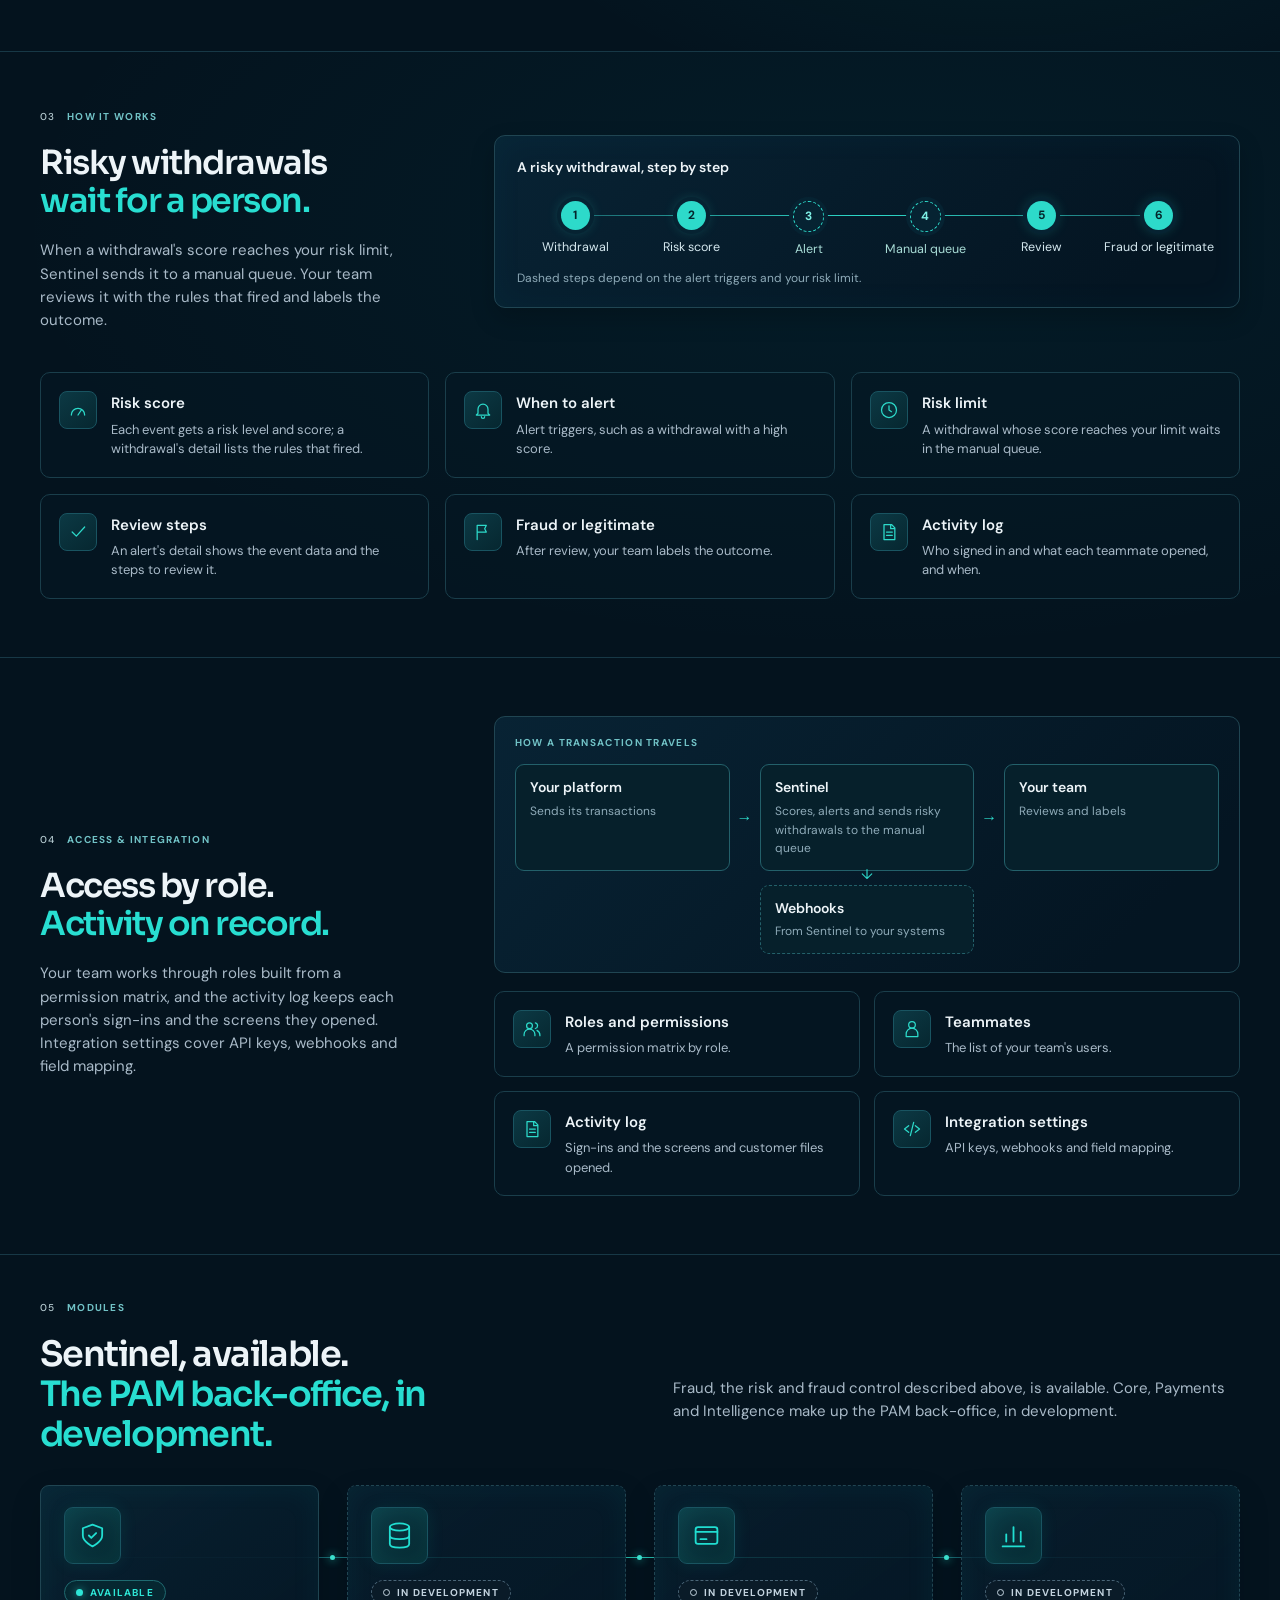
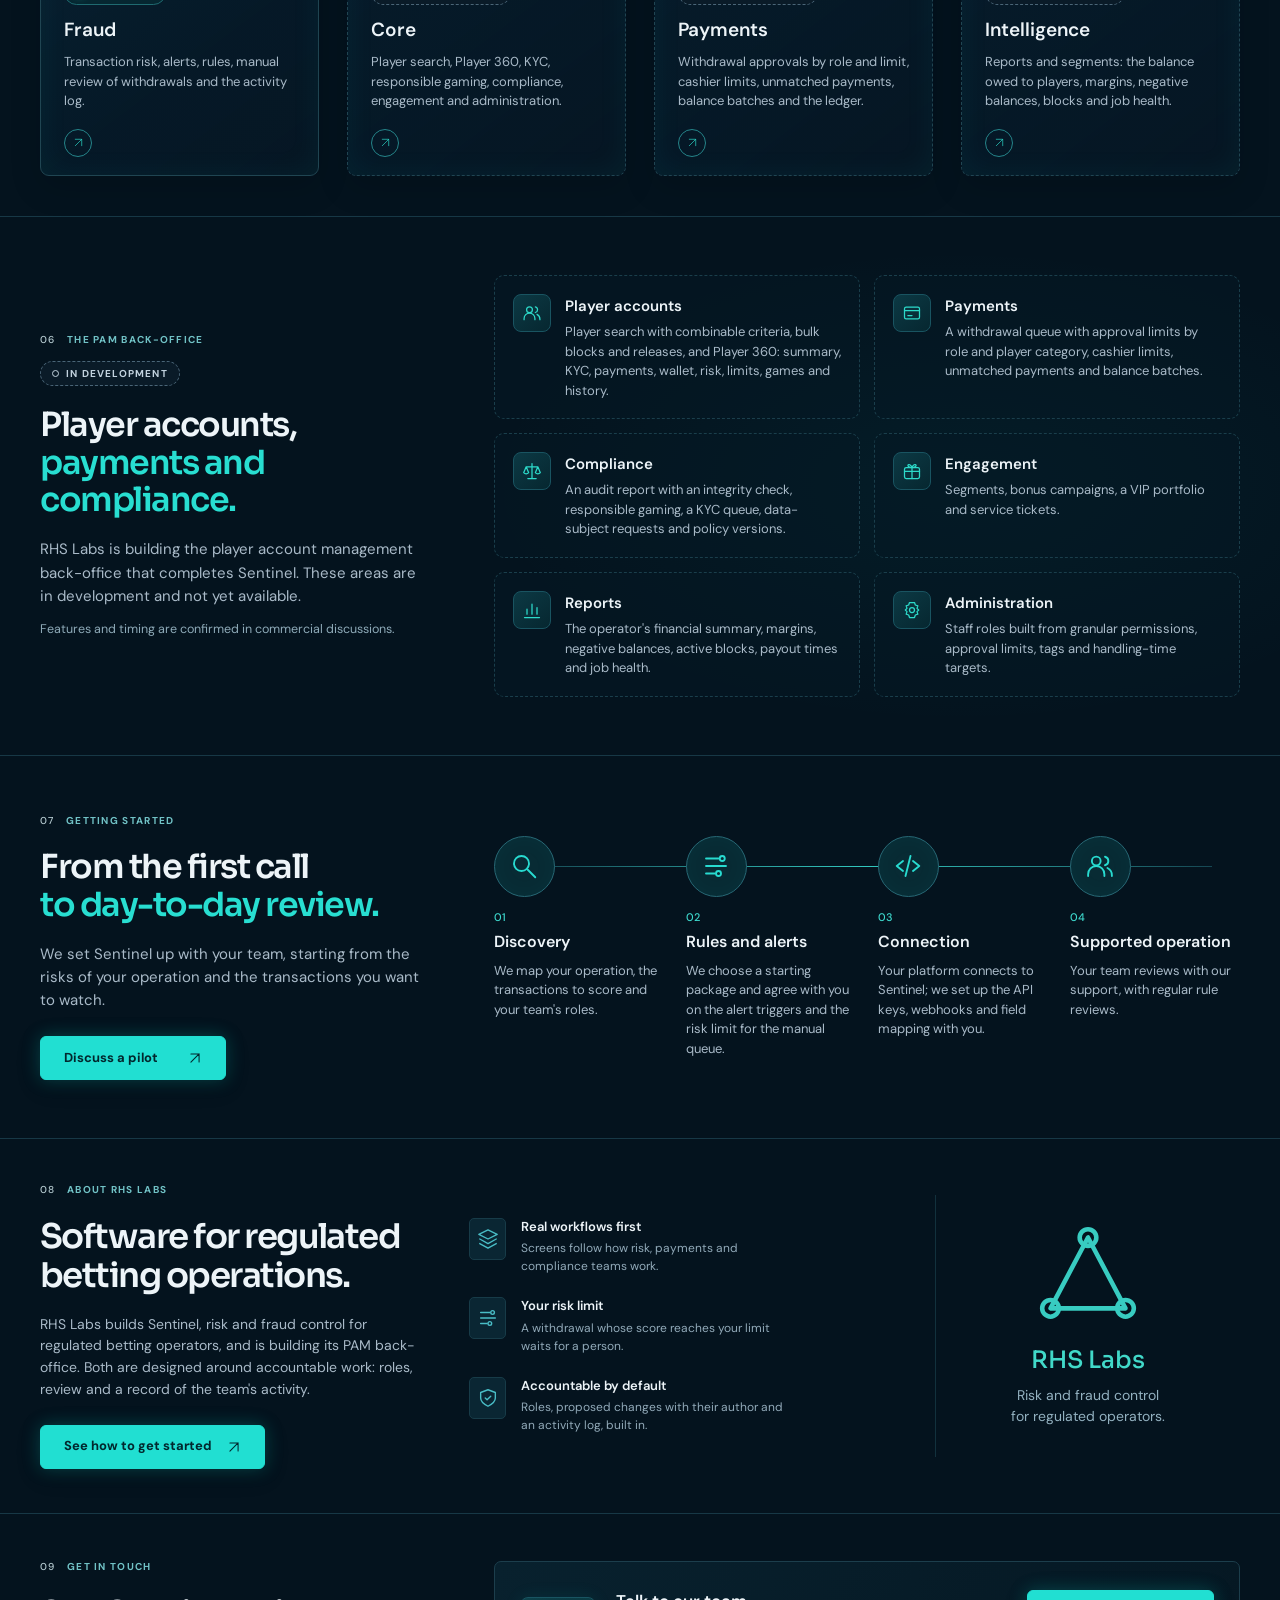
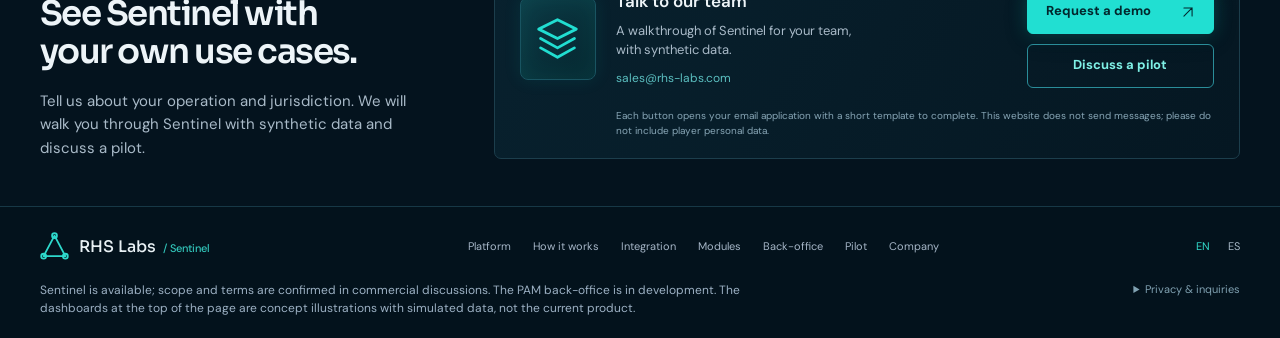
==== commit 4f866966: "fix(site): third audit round on the phase 8 page (RHS-061) - Access & integration diagram: Sentinel " ====
--- a/index.html
+++ b/index.html
@@ -48,8 +48,8 @@
 <div class="rhs-content">
 <section id="platform" class="rhs-sector rhs-tour-sector" data-sector="2" data-status="available"><div class="wrap"><div class="rhs-section-heading"><div class="rhs-sector-copy"><span class="rhs-kicker"><b>02</b> SENTINEL</span><span class="rhs-status rhs-status-available">Available</span><h2>From the risk score<br><em>to your team's review.</em></h2><p>Sentinel scores your transactions for risk, alerts your team to the ones that need a look and keeps each customer's record in one file.</p></div></div><div class="rhs-tour" data-tour><div class="rhs-tour-tabs" role="tablist" aria-label="Sentinel areas"><button type="button" role="tab" class="rhs-tour-tab" id="tour-tab-transactions" aria-controls="tour-transactions" aria-selected="true" tabindex="0"><svg class="rhs-icon " viewBox="0 0 24 24" aria-hidden="true" fill="none" stroke="currentColor" stroke-width="1.5" stroke-linecap="round" stroke-linejoin="round"><rect x="3" y="5" width="18" height="14" rx="2"/><path d="M3 9h18M7 15h5"/></svg><span>Transactions</span></button><button type="button" role="tab" class="rhs-tour-tab" id="tour-tab-alerts" aria-controls="tour-alerts" aria-selected="false" tabindex="-1"><svg class="rhs-icon " viewBox="0 0 24 24" aria-hidden="true" fill="none" stroke="currentColor" stroke-width="1.5" stroke-linecap="round" stroke-linejoin="round"><path d="M6 16v-5a6 6 0 0 1 12 0v5l2 2H4Z"/><path d="M10 20a2 2 0 0 0 4 0"/></svg><span>Alerts</span></button><button type="button" role="tab" class="rhs-tour-tab" id="tour-tab-rules" aria-controls="tour-rules" aria-selected="false" tabindex="-1"><svg class="rhs-icon " viewBox="0 0 24 24" aria-hidden="true" fill="none" stroke="currentColor" stroke-width="1.5" stroke-linecap="round" stroke-linejoin="round"><path d="M4 6h10M4 12h16M4 18h7"/><circle cx="17" cy="6" r="2"/><circle cx="14" cy="18" r="2"/></svg><span>Rules</span></button><button type="button" role="tab" class="rhs-tour-tab" id="tour-tab-customers" aria-controls="tour-customers" aria-selected="false" tabindex="-1"><svg class="rhs-icon " viewBox="0 0 24 24" aria-hidden="true" fill="none" stroke="currentColor" stroke-width="1.5" stroke-linecap="round" stroke-linejoin="round"><circle cx="12" cy="7" r="4"/><path d="M5 21v-3a7 7 0 0 1 14 0v3Z"/></svg><span>Customers</span></button></div><div class="rhs-tour-panel" role="tabpanel" id="tour-transactions" aria-labelledby="tour-tab-transactions" tabindex="0"><div class="rhs-tour-copy"><h3>See the risk of each transaction.</h3><ul class="rhs-ticks"><li><svg class="rhs-icon " viewBox="0 0 24 24" aria-hidden="true" fill="none" stroke="currentColor" stroke-width="1.5" stroke-linecap="round" stroke-linejoin="round"><path d="m5 12 5 5L20 6"/></svg><span>A risk level and score for each event, with the account, amount, lifetime value and time.</span></li><li><svg class="rhs-icon " viewBox="0 0 24 24" aria-hidden="true" fill="none" stroke="currentColor" stroke-width="1.5" stroke-linecap="round" stroke-linejoin="round"><path d="m5 12 5 5L20 6"/></svg><span>Filters by event type, such as withdrawals, and a column picker for what your team needs to see.</span></li><li><svg class="rhs-icon " viewBox="0 0 24 24" aria-hidden="true" fill="none" stroke="currentColor" stroke-width="1.5" stroke-linecap="round" stroke-linejoin="round"><path d="m5 12 5 5L20 6"/></svg><span>A withdrawal's detail shows the rules that fired and whether it went to the manual queue.</span></li></ul><a class="rhs-more" href="#how">How a risky withdrawal is handled <svg class="rhs-icon " viewBox="0 0 24 24" aria-hidden="true" fill="none" stroke="currentColor" stroke-width="1.5" stroke-linecap="round" stroke-linejoin="round"><path d="M5 19 19 5M5 5h14v14"/></svg></a></div><div class="rhs-tour-visual"><div class="rhs-screens"><p class="rhs-screens-title" id="tour-screens-transactions">Screens in this area</p><ul aria-labelledby="tour-screens-transactions"><li><svg class="rhs-icon " viewBox="0 0 24 24" aria-hidden="true" fill="none" stroke="currentColor" stroke-width="1.5" stroke-linecap="round" stroke-linejoin="round"><path d="M8 6h13M8 12h13M8 18h13M3 6h.01M3 12h.01M3 18h.01"/></svg><b>Transactions</b><small>Events and their risk</small></li><li><svg class="rhs-icon " viewBox="0 0 24 24" aria-hidden="true" fill="none" stroke="currentColor" stroke-width="1.5" stroke-linecap="round" stroke-linejoin="round"><path d="M6 3h9l4 4v14H6ZM14 3v5h5M9 12h7M9 16h7"/></svg><b>Transaction detail</b><small>Rules that fired and the queue</small></li><li><svg class="rhs-icon " viewBox="0 0 24 24" aria-hidden="true" fill="none" stroke="currentColor" stroke-width="1.5" stroke-linecap="round" stroke-linejoin="round"><circle cx="9" cy="8" r="3.5"/><path d="M2.5 20v-1.5a6.5 6.5 0 0 1 13 0V20"/><path d="M16 4.6a3.5 3.5 0 0 1 0 6.8M18 13.6a6.5 6.5 0 0 1 3.5 5.9V20"/></svg><b>Customers</b><small>The account list</small></li></ul></div></div></div><div class="rhs-tour-panel" role="tabpanel" id="tour-alerts" aria-labelledby="tour-tab-alerts" tabindex="0" hidden><div class="rhs-tour-copy"><h3>Alerts with the steps to review them.</h3><ul class="rhs-ticks"><li><svg class="rhs-icon " viewBox="0 0 24 24" aria-hidden="true" fill="none" stroke="currentColor" stroke-width="1.5" stroke-linecap="round" stroke-linejoin="round"><path d="m5 12 5 5L20 6"/></svg><span>An alert queue, with alerts such as a withdrawal with a high score.</span></li><li><svg class="rhs-icon " viewBox="0 0 24 24" aria-hidden="true" fill="none" stroke="currentColor" stroke-width="1.5" stroke-linecap="round" stroke-linejoin="round"><path d="m5 12 5 5L20 6"/></svg><span>An alert's detail shows the event data and its review steps.</span></li><li><svg class="rhs-icon " viewBox="0 0 24 24" aria-hidden="true" fill="none" stroke="currentColor" stroke-width="1.5" stroke-linecap="round" stroke-linejoin="round"><path d="m5 12 5 5L20 6"/></svg><span>The alert triggers have their own screen, When to alert.</span></li></ul></div><div class="rhs-tour-visual"><div class="rhs-screens"><p class="rhs-screens-title" id="tour-screens-alerts">Screens in this area</p><ul aria-labelledby="tour-screens-alerts"><li><svg class="rhs-icon " viewBox="0 0 24 24" aria-hidden="true" fill="none" stroke="currentColor" stroke-width="1.5" stroke-linecap="round" stroke-linejoin="round"><path d="M6 16v-5a6 6 0 0 1 12 0v5l2 2H4Z"/><path d="M10 20a2 2 0 0 0 4 0"/></svg><b>Alerts</b><small>The alert queue</small></li><li><svg class="rhs-icon " viewBox="0 0 24 24" aria-hidden="true" fill="none" stroke="currentColor" stroke-width="1.5" stroke-linecap="round" stroke-linejoin="round"><rect x="3" y="7" width="18" height="13" rx="2"/><path d="M8 7V5a2 2 0 0 1 2-2h4a2 2 0 0 1 2 2v2M3 13h18"/></svg><b>Alert detail</b><small>Event data and review steps</small></li><li><svg class="rhs-icon " viewBox="0 0 24 24" aria-hidden="true" fill="none" stroke="currentColor" stroke-width="1.5" stroke-linecap="round" stroke-linejoin="round"><path d="M3 12h4l3-7 4 14 3-7h4"/></svg><b>When to alert</b><small>Alert triggers</small></li></ul></div></div></div><div class="rhs-tour-panel" role="tabpanel" id="tour-rules" aria-labelledby="tour-tab-rules" tabindex="0" hidden><div class="rhs-tour-copy"><h3>Rules with ready-made packages.</h3><ul class="rhs-ticks"><li><svg class="rhs-icon " viewBox="0 0 24 24" aria-hidden="true" fill="none" stroke="currentColor" stroke-width="1.5" stroke-linecap="round" stroke-linejoin="round"><path d="m5 12 5 5L20 6"/></svg><span>Ready-made packages to start from, and basic rules by category.</span></li><li><svg class="rhs-icon " viewBox="0 0 24 24" aria-hidden="true" fill="none" stroke="currentColor" stroke-width="1.5" stroke-linecap="round" stroke-linejoin="round"><path d="m5 12 5 5L20 6"/></svg><span>An Approvals screen for proposed changes, showing who proposed them.</span></li></ul></div><div class="rhs-tour-visual"><div class="rhs-screens"><p class="rhs-screens-title" id="tour-screens-rules">Screens in this area</p><ul aria-labelledby="tour-screens-rules"><li><svg class="rhs-icon " viewBox="0 0 24 24" aria-hidden="true" fill="none" stroke="currentColor" stroke-width="1.5" stroke-linecap="round" stroke-linejoin="round"><path d="m2 7 10-5 10 5-10 5ZM3 12l9 5 9-5M3 17l9 5 9-5"/></svg><b>Basic rules</b><small>Packages and categories</small></li><li><svg class="rhs-icon " viewBox="0 0 24 24" aria-hidden="true" fill="none" stroke="currentColor" stroke-width="1.5" stroke-linecap="round" stroke-linejoin="round"><path d="m3 12 4 4 7-8M10 16l1 1 10-11"/></svg><b>Approvals</b><small>Proposed changes</small></li></ul></div></div></div><div class="rhs-tour-panel" role="tabpanel" id="tour-customers" aria-labelledby="tour-tab-customers" tabindex="0" hidden><div class="rhs-tour-copy"><h3>One file for each customer.</h3><ul class="rhs-ticks"><li><svg class="rhs-icon " viewBox="0 0 24 24" aria-hidden="true" fill="none" stroke="currentColor" stroke-width="1.5" stroke-linecap="round" stroke-linejoin="round"><path d="m5 12 5 5L20 6"/></svg><span>The customer record: status, KYC, key dates, balance, lifetime value and country.</span></li><li><svg class="rhs-icon " viewBox="0 0 24 24" aria-hidden="true" fill="none" stroke="currentColor" stroke-width="1.5" stroke-linecap="round" stroke-linejoin="round"><path d="m5 12 5 5L20 6"/></svg><span>A timeline of deposits and withdrawals, the bets, and the history of actions on the account.</span></li><li><svg class="rhs-icon " viewBox="0 0 24 24" aria-hidden="true" fill="none" stroke="currentColor" stroke-width="1.5" stroke-linecap="round" stroke-linejoin="round"><path d="m5 12 5 5L20 6"/></svg><span>Search from any screen with Ctrl+K.</span></li></ul><a class="rhs-more" href="#security">Access and integration <svg class="rhs-icon " viewBox="0 0 24 24" aria-hidden="true" fill="none" stroke="currentColor" stroke-width="1.5" stroke-linecap="round" stroke-linejoin="round"><path d="M5 19 19 5M5 5h14v14"/></svg></a></div><div class="rhs-tour-visual"><div class="rhs-screens"><p class="rhs-screens-title" id="tour-screens-customers">Screens in this area</p><ul aria-labelledby="tour-screens-customers"><li><svg class="rhs-icon " viewBox="0 0 24 24" aria-hidden="true" fill="none" stroke="currentColor" stroke-width="1.5" stroke-linecap="round" stroke-linejoin="round"><circle cx="9" cy="8" r="3.5"/><path d="M2.5 20v-1.5a6.5 6.5 0 0 1 13 0V20"/><path d="M16 4.6a3.5 3.5 0 0 1 0 6.8M18 13.6a6.5 6.5 0 0 1 3.5 5.9V20"/></svg><b>Customers</b><small>The account list</small></li><li><svg class="rhs-icon " viewBox="0 0 24 24" aria-hidden="true" fill="none" stroke="currentColor" stroke-width="1.5" stroke-linecap="round" stroke-linejoin="round"><circle cx="12" cy="7" r="4"/><path d="M5 21v-3a7 7 0 0 1 14 0v3Z"/></svg><b>Customer file</b><small>Record, timeline, bets and history</small></li><li><svg class="rhs-icon " viewBox="0 0 24 24" aria-hidden="true" fill="none" stroke="currentColor" stroke-width="1.5" stroke-linecap="round" stroke-linejoin="round"><circle cx="10" cy="10" r="6"/><path d="m15 15 6 6"/></svg><b>Global search</b><small>Ctrl+K from any screen</small></li></ul></div></div></div></div></div></section>
 <section id="how" class="rhs-sector rhs-payments-sector rhs-how" data-sector="3" data-status="available"><span id="payments" class="rhs-anchor"></span><div class="wrap"><div class="rhs-split"><div class="rhs-sector-copy"><span class="rhs-kicker"><b>03</b> HOW IT WORKS</span><h2>Risky withdrawals<br><em>wait for a person.</em></h2><p>When a withdrawal's score reaches your risk limit, Sentinel sends it to a manual queue. Your team reviews it with the rules that fired and labels the outcome.</p></div><figure class="rhs-flow"><figcaption><b>A risky withdrawal, step by step</b></figcaption><ol class="rhs-flow-steps"><li class="rhs-flow-step"><span>Withdrawal</span></li><li class="rhs-flow-step"><span>Risk score</span></li><li class="rhs-flow-step rhs-flow-optional"><span>Alert</span></li><li class="rhs-flow-step rhs-flow-optional"><span>Manual queue</span></li><li class="rhs-flow-step"><span>Review</span></li><li class="rhs-flow-step"><span>Fraud or legitimate</span></li></ol><p class="rhs-flow-note">Dashed steps depend on the alert triggers and your risk limit.</p></figure></div><ul class="rhs-capabilities"><li><span class="rhs-mini-icon"><svg class="rhs-icon " viewBox="0 0 24 24" aria-hidden="true" fill="none" stroke="currentColor" stroke-width="1.5" stroke-linecap="round" stroke-linejoin="round"><path d="M4 18a8 8 0 1 1 16 0M12 18l4-6"/></svg></span><div><h3>Risk score</h3><p>Each event gets a risk level and score; a withdrawal's detail lists the rules that fired.</p></div></li><li><span class="rhs-mini-icon"><svg class="rhs-icon " viewBox="0 0 24 24" aria-hidden="true" fill="none" stroke="currentColor" stroke-width="1.5" stroke-linecap="round" stroke-linejoin="round"><path d="M6 16v-5a6 6 0 0 1 12 0v5l2 2H4Z"/><path d="M10 20a2 2 0 0 0 4 0"/></svg></span><div><h3>When to alert</h3><p>Alert triggers, such as a withdrawal with a high score.</p></div></li><li><span class="rhs-mini-icon"><svg class="rhs-icon " viewBox="0 0 24 24" aria-hidden="true" fill="none" stroke="currentColor" stroke-width="1.5" stroke-linecap="round" stroke-linejoin="round"><circle cx="12" cy="12" r="9"/><path d="M12 7v5l3 2"/></svg></span><div><h3>Risk limit</h3><p>A withdrawal whose score reaches your limit waits in the manual queue.</p></div></li><li><span class="rhs-mini-icon"><svg class="rhs-icon " viewBox="0 0 24 24" aria-hidden="true" fill="none" stroke="currentColor" stroke-width="1.5" stroke-linecap="round" stroke-linejoin="round"><path d="m5 12 5 5L20 6"/></svg></span><div><h3>Review steps</h3><p>An alert's detail shows the event data and the steps to review it.</p></div></li><li><span class="rhs-mini-icon"><svg class="rhs-icon " viewBox="0 0 24 24" aria-hidden="true" fill="none" stroke="currentColor" stroke-width="1.5" stroke-linecap="round" stroke-linejoin="round"><path d="M5 21V4M5 4h11l-2 4 2 4H5"/></svg></span><div><h3>Fraud or legitimate</h3><p>After review, your team labels the outcome.</p></div></li><li><span class="rhs-mini-icon"><svg class="rhs-icon " viewBox="0 0 24 24" aria-hidden="true" fill="none" stroke="currentColor" stroke-width="1.5" stroke-linecap="round" stroke-linejoin="round"><path d="M6 3h9l4 4v14H6ZM14 3v5h5M9 12h7M9 16h7"/></svg></span><div><h3>Activity log</h3><p>Who signed in and what each teammate opened, and when.</p></div></li></ul></div></section>
-<section id="security" class="rhs-sector rhs-security" data-sector="4" data-status="available"><div class="wrap"><div class="rhs-split"><div class="rhs-sector-copy"><span class="rhs-kicker"><b>04</b> ACCESS & INTEGRATION</span><h2>Access by role.<br><em>Activity on record.</em></h2><p>Your team works through roles built from a permission matrix, and the activity log keeps each person's sign-ins and the screens they opened. Integration settings cover API keys, webhooks and field mapping.</p></div><div class="rhs-security-visual"><figure class="rhs-arch"><figcaption>How a transaction travels</figcaption><ol><li><b>Your platform</b><small>Sends its transactions</small></li><li><b>Sentinel</b><small>Scores, alerts and sends to the manual queue</small></li><li><b>Your team</b><small>Reviews and labels</small></li></ol><p class="rhs-arch-idp rhs-arch-out"><b>Webhooks</b><small>To your systems</small></p></figure><ul class="rhs-control-grid rhs-security-list"><li><span class="rhs-mini-icon"><svg class="rhs-icon " viewBox="0 0 24 24" aria-hidden="true" fill="none" stroke="currentColor" stroke-width="1.5" stroke-linecap="round" stroke-linejoin="round"><circle cx="9" cy="8" r="3.5"/><path d="M2.5 20v-1.5a6.5 6.5 0 0 1 13 0V20"/><path d="M16 4.6a3.5 3.5 0 0 1 0 6.8M18 13.6a6.5 6.5 0 0 1 3.5 5.9V20"/></svg></span><div><h3>Roles and permissions</h3><p>A permission matrix by role.</p></div></li><li><span class="rhs-mini-icon"><svg class="rhs-icon " viewBox="0 0 24 24" aria-hidden="true" fill="none" stroke="currentColor" stroke-width="1.5" stroke-linecap="round" stroke-linejoin="round"><circle cx="12" cy="7" r="4"/><path d="M5 21v-3a7 7 0 0 1 14 0v3Z"/></svg></span><div><h3>Teammates</h3><p>The list of your team's users.</p></div></li><li><span class="rhs-mini-icon"><svg class="rhs-icon " viewBox="0 0 24 24" aria-hidden="true" fill="none" stroke="currentColor" stroke-width="1.5" stroke-linecap="round" stroke-linejoin="round"><path d="M6 3h9l4 4v14H6ZM14 3v5h5M9 12h7M9 16h7"/></svg></span><div><h3>Activity log</h3><p>Sign-ins and the screens and customer files opened.</p></div></li><li><span class="rhs-mini-icon"><svg class="rhs-icon " viewBox="0 0 24 24" aria-hidden="true" fill="none" stroke="currentColor" stroke-width="1.5" stroke-linecap="round" stroke-linejoin="round"><path d="m8 8-5 4 5 4M16 8l5 4-5 4M14 4l-4 16"/></svg></span><div><h3>Integration settings</h3><p>API keys, webhooks and field mapping.</p></div></li></ul></div></div></div></section>
-<section id="modules" class="rhs-sector rhs-products" data-sector="5"><span id="intelligence" class="rhs-anchor"></span><div class="wrap"><div class="rhs-products-heading"><div class="rhs-sector-copy"><span class="rhs-kicker"><b>05</b> MODULES</span><h2>Sentinel, available.<br><em>The PAM back-office, in development.</em></h2><p>Fraud, the risk and fraud control described above, is available. Core, Payments and Intelligence make up the PAM back-office, in development.</p></div></div><div class="rhs-product-grid"><article class="rhs-product" data-status="available"><span class="rhs-icon-box"><svg class="rhs-icon " viewBox="0 0 24 24" aria-hidden="true" fill="none" stroke="currentColor" stroke-width="1.5" stroke-linecap="round" stroke-linejoin="round"><path d="m12 3 8 3v6c0 5-8 9-8 9S4 17 4 12V6Z"/><path d="m9 12 2 2 4-4"/></svg></span><span class="rhs-status rhs-status-available">Available</span><h3>Fraud</h3><p>Transaction risk, alerts, rules, manual review of withdrawals and the activity log.</p><a class="rhs-card-link" href="#platform" aria-label="See Fraud"><svg class="rhs-icon " viewBox="0 0 24 24" aria-hidden="true" fill="none" stroke="currentColor" stroke-width="1.5" stroke-linecap="round" stroke-linejoin="round"><path d="M5 19 19 5M5 5h14v14"/></svg></a></article><article class="rhs-product" data-status="development"><span class="rhs-icon-box"><svg class="rhs-icon " viewBox="0 0 24 24" aria-hidden="true" fill="none" stroke="currentColor" stroke-width="1.5" stroke-linecap="round" stroke-linejoin="round"><ellipse cx="12" cy="5" rx="8" ry="3"/><path d="M4 5v14c0 4 16 4 16 0V5M4 12c0 4 16 4 16 0"/></svg></span><span class="rhs-status rhs-status-development">In development</span><h3>Core</h3><p>Player search, Player 360, KYC, responsible gaming, compliance and administration.</p><a class="rhs-card-link" href="#back-office" aria-label="See Core"><svg class="rhs-icon " viewBox="0 0 24 24" aria-hidden="true" fill="none" stroke="currentColor" stroke-width="1.5" stroke-linecap="round" stroke-linejoin="round"><path d="M5 19 19 5M5 5h14v14"/></svg></a></article><article class="rhs-product" data-status="development"><span class="rhs-icon-box"><svg class="rhs-icon " viewBox="0 0 24 24" aria-hidden="true" fill="none" stroke="currentColor" stroke-width="1.5" stroke-linecap="round" stroke-linejoin="round"><rect x="3" y="5" width="18" height="14" rx="2"/><path d="M3 9h18M7 15h5"/></svg></span><span class="rhs-status rhs-status-development">In development</span><h3>Payments</h3><p>Withdrawal approvals by role and limit, cashier limits, unmatched payments, balance batches and the ledger.</p><a class="rhs-card-link" href="#back-office" aria-label="See Payments"><svg class="rhs-icon " viewBox="0 0 24 24" aria-hidden="true" fill="none" stroke="currentColor" stroke-width="1.5" stroke-linecap="round" stroke-linejoin="round"><path d="M5 19 19 5M5 5h14v14"/></svg></a></article><article class="rhs-product" data-status="development"><span class="rhs-icon-box"><svg class="rhs-icon " viewBox="0 0 24 24" aria-hidden="true" fill="none" stroke="currentColor" stroke-width="1.5" stroke-linecap="round" stroke-linejoin="round"><path d="M3 21h18M6 17v-6m6 6V5m6 12v-8"/></svg></span><span class="rhs-status rhs-status-development">In development</span><h3>Intelligence</h3><p>Reports and segments: the balance owed to players, margins, negative balances, blocks and job health.</p><a class="rhs-card-link" href="#back-office" aria-label="See Intelligence"><svg class="rhs-icon " viewBox="0 0 24 24" aria-hidden="true" fill="none" stroke="currentColor" stroke-width="1.5" stroke-linecap="round" stroke-linejoin="round"><path d="M5 19 19 5M5 5h14v14"/></svg></a></article></div></div></section>
+<section id="security" class="rhs-sector rhs-security" data-sector="4" data-status="available"><div class="wrap"><div class="rhs-split"><div class="rhs-sector-copy"><span class="rhs-kicker"><b>04</b> ACCESS & INTEGRATION</span><h2>Access by role.<br><em>Activity on record.</em></h2><p>Your team works through roles built from a permission matrix, and the activity log keeps each person's sign-ins and the screens they opened. Integration settings cover API keys, webhooks and field mapping.</p></div><div class="rhs-security-visual"><figure class="rhs-arch"><figcaption>How a transaction travels</figcaption><ol><li><b>Your platform</b><small>Sends its transactions</small></li><li><b>Sentinel</b><small>Scores, alerts and sends risky withdrawals to the manual queue</small></li><li><b>Your team</b><small>Reviews and labels</small></li></ol><p class="rhs-arch-idp rhs-arch-out"><b>Webhooks</b><small>From Sentinel to your systems</small></p></figure><ul class="rhs-control-grid rhs-security-list"><li><span class="rhs-mini-icon"><svg class="rhs-icon " viewBox="0 0 24 24" aria-hidden="true" fill="none" stroke="currentColor" stroke-width="1.5" stroke-linecap="round" stroke-linejoin="round"><circle cx="9" cy="8" r="3.5"/><path d="M2.5 20v-1.5a6.5 6.5 0 0 1 13 0V20"/><path d="M16 4.6a3.5 3.5 0 0 1 0 6.8M18 13.6a6.5 6.5 0 0 1 3.5 5.9V20"/></svg></span><div><h3>Roles and permissions</h3><p>A permission matrix by role.</p></div></li><li><span class="rhs-mini-icon"><svg class="rhs-icon " viewBox="0 0 24 24" aria-hidden="true" fill="none" stroke="currentColor" stroke-width="1.5" stroke-linecap="round" stroke-linejoin="round"><circle cx="12" cy="7" r="4"/><path d="M5 21v-3a7 7 0 0 1 14 0v3Z"/></svg></span><div><h3>Teammates</h3><p>The list of your team's users.</p></div></li><li><span class="rhs-mini-icon"><svg class="rhs-icon " viewBox="0 0 24 24" aria-hidden="true" fill="none" stroke="currentColor" stroke-width="1.5" stroke-linecap="round" stroke-linejoin="round"><path d="M6 3h9l4 4v14H6ZM14 3v5h5M9 12h7M9 16h7"/></svg></span><div><h3>Activity log</h3><p>Sign-ins and the screens and customer files opened.</p></div></li><li><span class="rhs-mini-icon"><svg class="rhs-icon " viewBox="0 0 24 24" aria-hidden="true" fill="none" stroke="currentColor" stroke-width="1.5" stroke-linecap="round" stroke-linejoin="round"><path d="m8 8-5 4 5 4M16 8l5 4-5 4M14 4l-4 16"/></svg></span><div><h3>Integration settings</h3><p>API keys, webhooks and field mapping.</p></div></li></ul></div></div></div></section>
+<section id="modules" class="rhs-sector rhs-products" data-sector="5"><span id="intelligence" class="rhs-anchor"></span><div class="wrap"><div class="rhs-products-heading"><div class="rhs-sector-copy"><span class="rhs-kicker"><b>05</b> MODULES</span><h2>Sentinel, available.<br><em>The PAM back-office, in development.</em></h2><p>Fraud, the risk and fraud control described above, is available. Core, Payments and Intelligence make up the PAM back-office, in development.</p></div></div><div class="rhs-product-grid"><article class="rhs-product" data-status="available"><span class="rhs-icon-box"><svg class="rhs-icon " viewBox="0 0 24 24" aria-hidden="true" fill="none" stroke="currentColor" stroke-width="1.5" stroke-linecap="round" stroke-linejoin="round"><path d="m12 3 8 3v6c0 5-8 9-8 9S4 17 4 12V6Z"/><path d="m9 12 2 2 4-4"/></svg></span><span class="rhs-status rhs-status-available">Available</span><h3>Fraud</h3><p>Transaction risk, alerts, rules, manual review of withdrawals and the activity log.</p><a class="rhs-card-link" href="#platform" aria-label="See Fraud"><svg class="rhs-icon " viewBox="0 0 24 24" aria-hidden="true" fill="none" stroke="currentColor" stroke-width="1.5" stroke-linecap="round" stroke-linejoin="round"><path d="M5 19 19 5M5 5h14v14"/></svg></a></article><article class="rhs-product" data-status="development"><span class="rhs-icon-box"><svg class="rhs-icon " viewBox="0 0 24 24" aria-hidden="true" fill="none" stroke="currentColor" stroke-width="1.5" stroke-linecap="round" stroke-linejoin="round"><ellipse cx="12" cy="5" rx="8" ry="3"/><path d="M4 5v14c0 4 16 4 16 0V5M4 12c0 4 16 4 16 0"/></svg></span><span class="rhs-status rhs-status-development">In development</span><h3>Core</h3><p>Player search, Player 360, KYC, responsible gaming, compliance, engagement and administration.</p><a class="rhs-card-link" href="#back-office" aria-label="See Core"><svg class="rhs-icon " viewBox="0 0 24 24" aria-hidden="true" fill="none" stroke="currentColor" stroke-width="1.5" stroke-linecap="round" stroke-linejoin="round"><path d="M5 19 19 5M5 5h14v14"/></svg></a></article><article class="rhs-product" data-status="development"><span class="rhs-icon-box"><svg class="rhs-icon " viewBox="0 0 24 24" aria-hidden="true" fill="none" stroke="currentColor" stroke-width="1.5" stroke-linecap="round" stroke-linejoin="round"><rect x="3" y="5" width="18" height="14" rx="2"/><path d="M3 9h18M7 15h5"/></svg></span><span class="rhs-status rhs-status-development">In development</span><h3>Payments</h3><p>Withdrawal approvals by role and limit, cashier limits, unmatched payments, balance batches and the ledger.</p><a class="rhs-card-link" href="#back-office" aria-label="See Payments"><svg class="rhs-icon " viewBox="0 0 24 24" aria-hidden="true" fill="none" stroke="currentColor" stroke-width="1.5" stroke-linecap="round" stroke-linejoin="round"><path d="M5 19 19 5M5 5h14v14"/></svg></a></article><article class="rhs-product" data-status="development"><span class="rhs-icon-box"><svg class="rhs-icon " viewBox="0 0 24 24" aria-hidden="true" fill="none" stroke="currentColor" stroke-width="1.5" stroke-linecap="round" stroke-linejoin="round"><path d="M3 21h18M6 17v-6m6 6V5m6 12v-8"/></svg></span><span class="rhs-status rhs-status-development">In development</span><h3>Intelligence</h3><p>Reports and segments: the balance owed to players, margins, negative balances, blocks and job health.</p><a class="rhs-card-link" href="#back-office" aria-label="See Intelligence"><svg class="rhs-icon " viewBox="0 0 24 24" aria-hidden="true" fill="none" stroke="currentColor" stroke-width="1.5" stroke-linecap="round" stroke-linejoin="round"><path d="M5 19 19 5M5 5h14v14"/></svg></a></article></div></div></section>
 <section id="back-office" class="rhs-sector rhs-compliance rhs-backoffice" data-sector="6" data-status="development"><div class="wrap rhs-split"><div class="rhs-sector-copy"><span class="rhs-kicker"><b>06</b> THE PAM BACK-OFFICE</span><span class="rhs-status rhs-status-development">In development</span><h2>Player accounts,<br><em>payments and compliance.</em></h2><p>RHS Labs is building the player account management back-office that completes Sentinel. These areas are in development and not yet available.</p><p class="rhs-dev-note">Features and timing are confirmed in commercial discussions.</p></div><ul class="rhs-control-grid"><li><span class="rhs-mini-icon"><svg class="rhs-icon " viewBox="0 0 24 24" aria-hidden="true" fill="none" stroke="currentColor" stroke-width="1.5" stroke-linecap="round" stroke-linejoin="round"><circle cx="9" cy="8" r="3.5"/><path d="M2.5 20v-1.5a6.5 6.5 0 0 1 13 0V20"/><path d="M16 4.6a3.5 3.5 0 0 1 0 6.8M18 13.6a6.5 6.5 0 0 1 3.5 5.9V20"/></svg></span><div><h3>Player accounts</h3><p>Player search with combinable criteria, bulk blocks and releases, and Player 360: summary, KYC, payments, wallet, risk, limits, games and history.</p></div></li><li><span class="rhs-mini-icon"><svg class="rhs-icon " viewBox="0 0 24 24" aria-hidden="true" fill="none" stroke="currentColor" stroke-width="1.5" stroke-linecap="round" stroke-linejoin="round"><rect x="3" y="5" width="18" height="14" rx="2"/><path d="M3 9h18M7 15h5"/></svg></span><div><h3>Payments</h3><p>A withdrawal queue with approval limits by role and player category, cashier limits, unmatched payments and balance batches.</p></div></li><li><span class="rhs-mini-icon"><svg class="rhs-icon " viewBox="0 0 24 24" aria-hidden="true" fill="none" stroke="currentColor" stroke-width="1.5" stroke-linecap="round" stroke-linejoin="round"><path d="M12 3v18M7 21h10M5 7h14M5 7l-3 7a4 4 0 0 0 6 0Zm14 0-3 7a4 4 0 0 0 6 0Z"/></svg></span><div><h3>Compliance</h3><p>An audit report with an integrity check, responsible gaming, a KYC queue, data-subject requests and policy versions.</p></div></li><li><span class="rhs-mini-icon"><svg class="rhs-icon " viewBox="0 0 24 24" aria-hidden="true" fill="none" stroke="currentColor" stroke-width="1.5" stroke-linecap="round" stroke-linejoin="round"><rect x="3" y="8" width="18" height="13" rx="2"/><path d="M12 8v13M3 12.5h18M12 8S10.5 3.5 8 4.4 8.6 8 12 8Zm0 0s1.5-4.5 4-3.6S15.4 8 12 8Z"/></svg></span><div><h3>Engagement</h3><p>Segments, bonus campaigns, a VIP portfolio and service tickets.</p></div></li><li><span class="rhs-mini-icon"><svg class="rhs-icon " viewBox="0 0 24 24" aria-hidden="true" fill="none" stroke="currentColor" stroke-width="1.5" stroke-linecap="round" stroke-linejoin="round"><path d="M3 21h18M6 17v-6m6 6V5m6 12v-8"/></svg></span><div><h3>Reports</h3><p>The operator's financial summary, margins, negative balances, active blocks, payout times and job health.</p></div></li><li><span class="rhs-mini-icon"><svg class="rhs-icon " viewBox="0 0 24 24" aria-hidden="true" fill="none" stroke="currentColor" stroke-width="1.5" stroke-linecap="round" stroke-linejoin="round"><path d="m9 3-1 3-3 1 1 3-2 2 2 2-1 3 3 1 1 3h6l1-3 3-1-1-3 2-2-2-2 1-3-3-1-1-3Z"/><circle cx="12" cy="12" r="3"/></svg></span><div><h3>Administration</h3><p>Staff roles built from granular permissions, approval limits, tags and handling-time targets.</p></div></li></ul></div></section>
 <section id="pilot" class="rhs-sector rhs-process" data-sector="7"><span id="use-cases" class="rhs-anchor"></span><div class="wrap rhs-split"><div class="rhs-sector-copy"><span class="rhs-kicker"><b>07</b> GETTING STARTED</span><h2>From the first call<br><em>to day-to-day review.</em></h2><p>We set Sentinel up with your team, starting from the risks of your operation and the transactions you want to watch.</p><a class="btn rhs-cta" href="mailto:sales@rhs-labs.com?subject=Sentinel%20pilot%20program&amp;body=Hello%20RHS%20Labs%20team%2C%0D%0A%0D%0AWe%20would%20like%20to%20discuss%20a%20Sentinel%20pilot.%0D%0A%0D%0ACompany%3A%0D%0AJurisdiction%28s%29%3A%0D%0AApproximate%20volume%20%28active%20players%20or%20monthly%20transactions%29%3A%0D%0AModules%20of%20interest%20%28Fraud%20is%20available%3B%20Core%2C%20Payments%20and%20Intelligence%20are%20in%20development%29%3A%0D%0A%0D%0APlease%20do%20not%20include%20player%20personal%20data%20in%20this%20email." data-cta="pilot">Discuss a pilot<span class="rhs-sr"> (opens your email application)</span> <svg class="rhs-icon " viewBox="0 0 24 24" aria-hidden="true" fill="none" stroke="currentColor" stroke-width="1.5" stroke-linecap="round" stroke-linejoin="round"><path d="M5 19 19 5M5 5h14v14"/></svg></a></div><ol class="rhs-steps"><li class="rhs-step"><span class="rhs-round-icon"><svg class="rhs-icon " viewBox="0 0 24 24" aria-hidden="true" fill="none" stroke="currentColor" stroke-width="1.5" stroke-linecap="round" stroke-linejoin="round"><circle cx="10" cy="10" r="6"/><path d="m15 15 6 6"/></svg></span><b class="rhs-step-number">01</b><h3>Discovery</h3><p>We map your operation, the transactions to score and your team's roles.</p></li><li class="rhs-step"><span class="rhs-round-icon"><svg class="rhs-icon " viewBox="0 0 24 24" aria-hidden="true" fill="none" stroke="currentColor" stroke-width="1.5" stroke-linecap="round" stroke-linejoin="round"><path d="M4 6h10M4 12h16M4 18h7"/><circle cx="17" cy="6" r="2"/><circle cx="14" cy="18" r="2"/></svg></span><b class="rhs-step-number">02</b><h3>Rules and alerts</h3><p>We choose a starting package and agree with you on the alert triggers and the risk limit for the manual queue.</p></li><li class="rhs-step"><span class="rhs-round-icon"><svg class="rhs-icon " viewBox="0 0 24 24" aria-hidden="true" fill="none" stroke="currentColor" stroke-width="1.5" stroke-linecap="round" stroke-linejoin="round"><path d="m8 8-5 4 5 4M16 8l5 4-5 4M14 4l-4 16"/></svg></span><b class="rhs-step-number">03</b><h3>Connection</h3><p>Your platform connects to Sentinel; we set up the API keys, webhooks and field mapping with you.</p></li><li class="rhs-step"><span class="rhs-round-icon"><svg class="rhs-icon " viewBox="0 0 24 24" aria-hidden="true" fill="none" stroke="currentColor" stroke-width="1.5" stroke-linecap="round" stroke-linejoin="round"><circle cx="9" cy="8" r="3.5"/><path d="M2.5 20v-1.5a6.5 6.5 0 0 1 13 0V20"/><path d="M16 4.6a3.5 3.5 0 0 1 0 6.8M18 13.6a6.5 6.5 0 0 1 3.5 5.9V20"/></svg></span><b class="rhs-step-number">04</b><h3>Supported operation</h3><p>Your team reviews with our support, with regular rule reviews.</p></li></ol></div></section>
 <section id="company" class="rhs-sector rhs-about" data-sector="8"><div class="wrap rhs-about-grid"><div class="rhs-sector-copy"><span class="rhs-kicker"><b>08</b> ABOUT RHS LABS</span><h2>Software for regulated<br>betting operations.</h2><p>RHS Labs builds Sentinel, risk and fraud control for regulated betting operators, and is building its PAM back-office. Both are designed around accountable work: roles, review and a record of the team's activity.</p><a class="btn rhs-cta" href="#pilot">See how to get started <svg class="rhs-icon " viewBox="0 0 24 24" aria-hidden="true" fill="none" stroke="currentColor" stroke-width="1.5" stroke-linecap="round" stroke-linejoin="round"><path d="M5 19 19 5M5 5h14v14"/></svg></a></div><div class="rhs-principles"><div class="rhs-principle"><span><svg class="rhs-icon " viewBox="0 0 24 24" aria-hidden="true" fill="none" stroke="currentColor" stroke-width="1.5" stroke-linecap="round" stroke-linejoin="round"><path d="m2 7 10-5 10 5-10 5ZM3 12l9 5 9-5M3 17l9 5 9-5"/></svg></span><div><h3>Real workflows first</h3><p>Screens follow how risk, payments and compliance teams work.</p></div></div><div class="rhs-principle"><span><svg class="rhs-icon " viewBox="0 0 24 24" aria-hidden="true" fill="none" stroke="currentColor" stroke-width="1.5" stroke-linecap="round" stroke-linejoin="round"><path d="M4 6h10M4 12h16M4 18h7"/><circle cx="17" cy="6" r="2"/><circle cx="14" cy="18" r="2"/></svg></span><div><h3>Your risk limit</h3><p>A withdrawal whose score reaches your limit waits for a person.</p></div></div><div class="rhs-principle"><span><svg class="rhs-icon " viewBox="0 0 24 24" aria-hidden="true" fill="none" stroke="currentColor" stroke-width="1.5" stroke-linecap="round" stroke-linejoin="round"><path d="m12 3 8 3v6c0 5-8 9-8 9S4 17 4 12V6Z"/><path d="m9 12 2 2 4-4"/></svg></span><div><h3>Accountable by default</h3><p>Roles, proposed changes with their author and an activity log, built in.</p></div></div></div><div class="rhs-flat-brand"><svg class="rhs-icon " viewBox="0 0 24 24" aria-hidden="true" fill="none" stroke="currentColor" stroke-width="1.5" stroke-linecap="round" stroke-linejoin="round"><path d="m12 3-9 17h18Z"/><circle cx="12" cy="3" r="2"/><circle cx="3" cy="20" r="2"/><circle cx="21" cy="20" r="2"/></svg><b>RHS Labs</b><p>Risk and fraud control <br>for regulated operators.</p></div></div></section>
--- a/site.css
+++ b/site.css
@@ -144,7 +144,7 @@
  .rhs-content .rhs-product-grid{grid-template-columns:1fr 1fr;gap:15px}.rhs-content .rhs-product-grid::before,.rhs-content .rhs-product::after{display:none}.rhs-content .rhs-product{padding:17px 15px;min-height:250px}.rhs-content .rhs-icon-box{width:47px;height:47px;border-radius:7px}.rhs-content .rhs-icon-box>.rhs-icon{width:25px;height:25px}.rhs-content .rhs-product h3{font-size:17px;margin:16px 0 10px}
  .rhs-content .rhs-anatomy,.rhs-content .rhs-anatomy.rhs-anatomy-legend,.rhs-content .rhs-capabilities,.rhs-content .rhs-control-grid{grid-template-columns:1fr}.rhs-content .rhs-anatomy li:last-child:nth-child(odd),.rhs-content .rhs-anatomy.rhs-anatomy-legend li,.rhs-content .rhs-anatomy.rhs-anatomy-legend li:nth-child(n+4),.rhs-content .rhs-anatomy.rhs-anatomy-legend li:last-child,.rhs-content .rhs-control-grid li:last-child:nth-child(odd){grid-column:auto}
  .rhs-content .rhs-flow{padding:17px 15px}.rhs-content .rhs-flow-steps{grid-template-columns:1fr;gap:12px}.rhs-content .rhs-flow-steps::before{left:14px;right:auto;top:14px;bottom:14px;width:1px;height:auto;background:linear-gradient(180deg,#1c6870,#2ddaca,#1c6870)}.rhs-content .rhs-flow-step{flex-direction:row;text-align:left;gap:12px;padding:0}.rhs-content .rhs-flow-step span{font-size:14px}
- .rhs-content .rhs-arch ol{grid-template-columns:1fr;gap:22px}.rhs-content .rhs-arch li:not(:last-child)::after{content:'↓';right:auto;left:50%;top:auto;bottom:-20px;transform:translateX(-50%)}.rhs-content .rhs-arch-idp{width:auto;margin-left:0}.rhs-content .rhs-arch-idp::before{content:'↕'}
+ .rhs-content .rhs-arch ol{grid-template-columns:1fr;gap:22px}.rhs-content .rhs-arch li:not(:last-child)::after{content:'↓';right:auto;left:50%;top:auto;bottom:-20px;transform:translateX(-50%)}.rhs-content .rhs-arch-idp{width:auto;margin-left:0}.rhs-content .rhs-arch-idp::before{content:none}
  .rhs-content .rhs-signal-svg text{display:none}.rhs-content .rhs-signal-list{display:grid;grid-template-columns:1fr 1fr;gap:10px 16px;list-style:none;margin:16px 0 0;padding:0}.rhs-content .rhs-signal-list li{display:flex;gap:9px;align-items:center;font-size:13px;color:#c1dce7}.rhs-content .rhs-signal-list .rhs-icon{width:18px;height:18px;color:#43dccf}
  .rhs-content .rhs-about-grid{grid-template-columns:1fr;gap:28px}.rhs-content .rhs-about h2,.rhs-content .rhs-contact h2{font-size:30px}.rhs-content .rhs-principles{padding:0}.rhs-content .rhs-principle h3{font-size:14px}.rhs-content .rhs-principle p{max-width:none}.rhs-content .rhs-flat-brand{flex-wrap:wrap;gap:14px;padding-top:25px}.rhs-content .rhs-flat-brand>b{font-size:21px}.rhs-content .rhs-flat-brand>p{font-size:12px;width:100%}
  .rhs-content .rhs-sales-panel{grid-template-columns:52px 1fr;gap:15px;padding:22px 18px}.rhs-content .rhs-sales-panel p{font-size:12px}.rhs-content .rhs-sales-panel>.rhs-cta-group{grid-column:1/-1;justify-self:stretch;grid-auto-flow:row}.rhs-content .rhs-sales-panel .rhs-cta{white-space:normal}.rhs-content .rhs-sales-panel>small{font-size:10px}
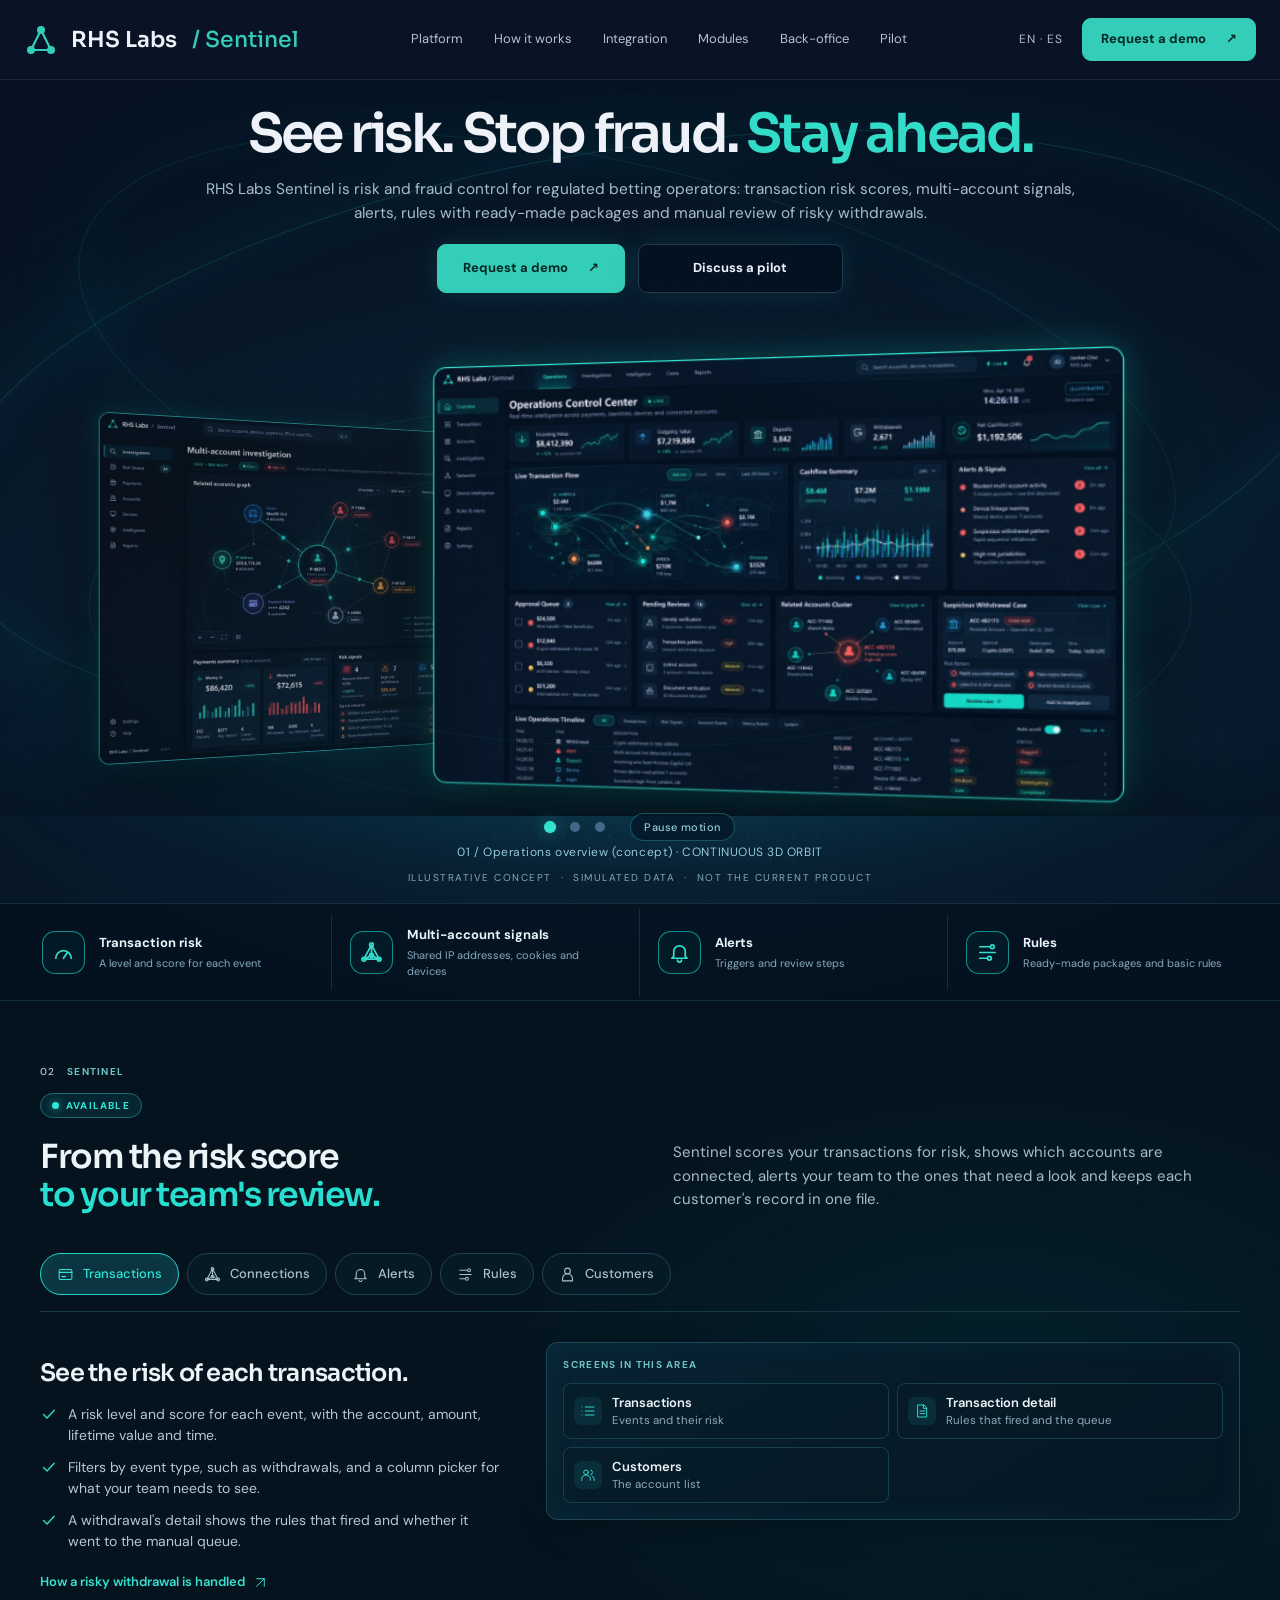
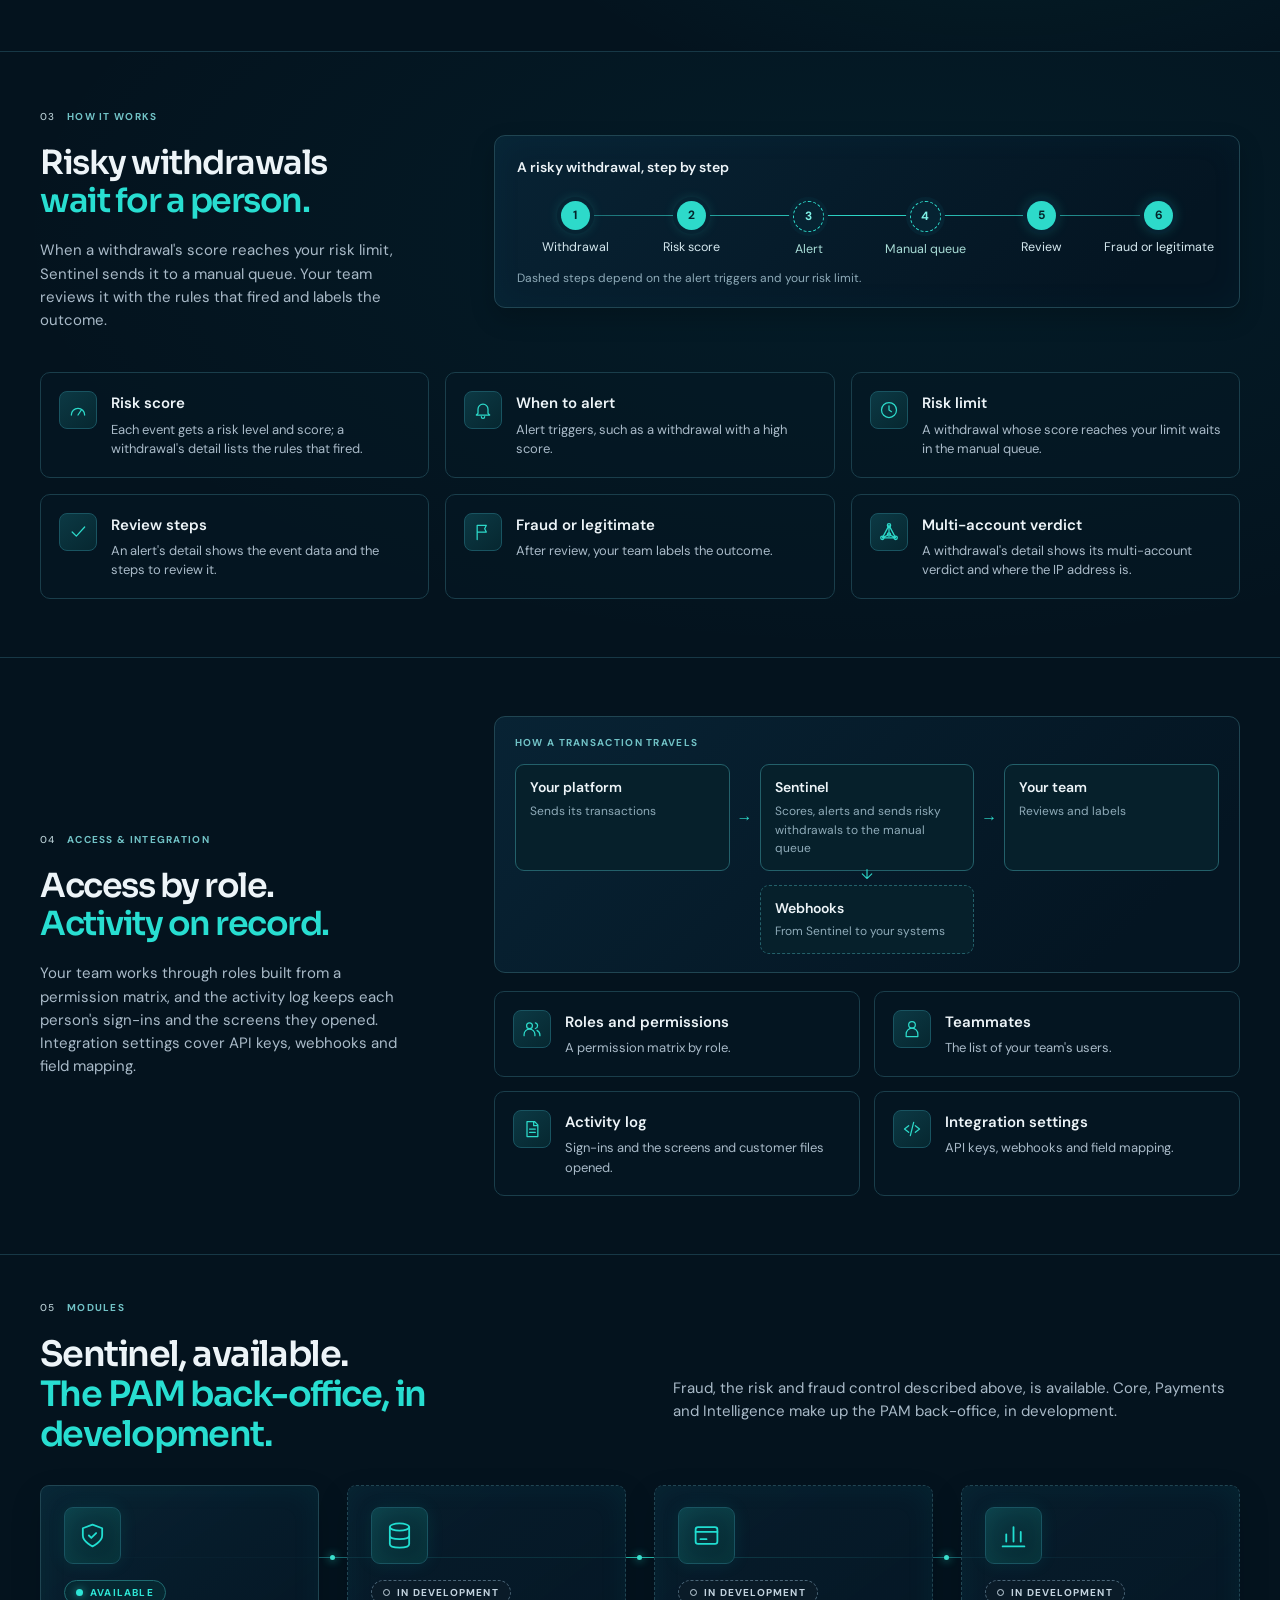
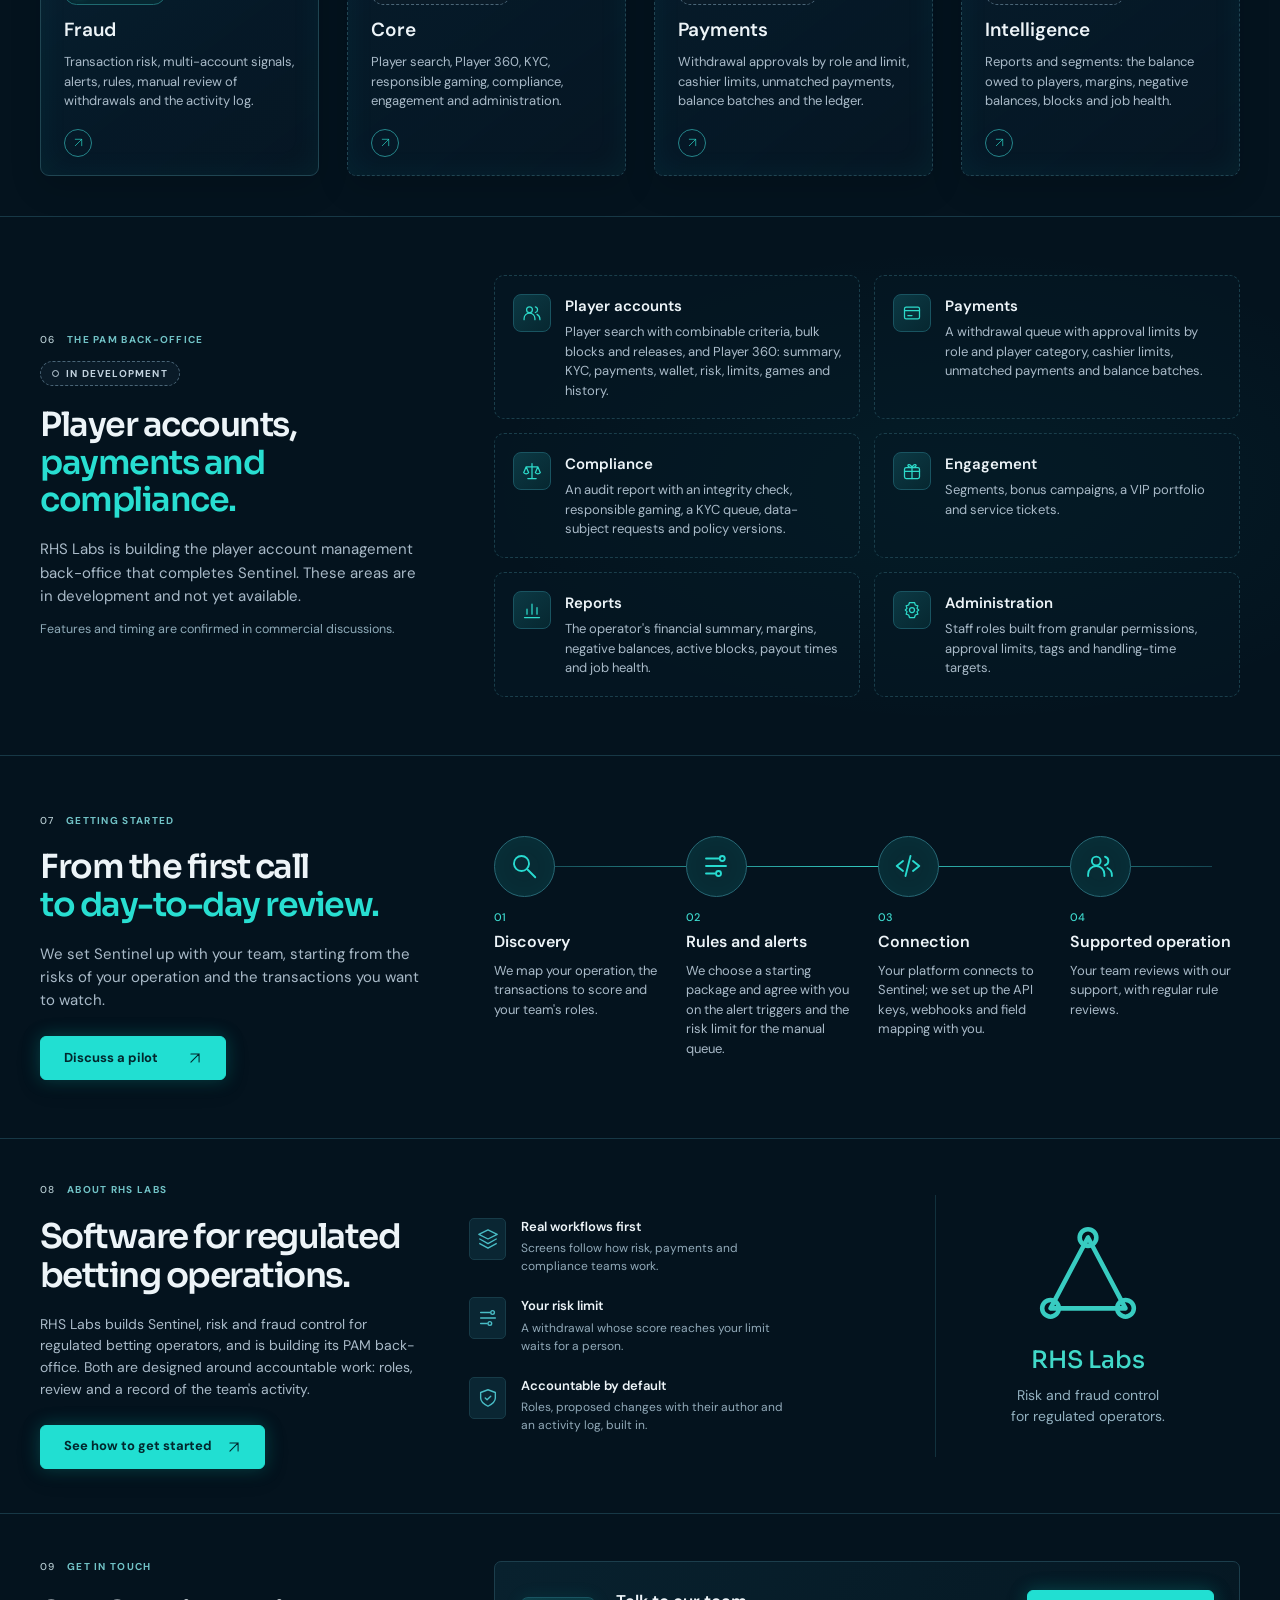
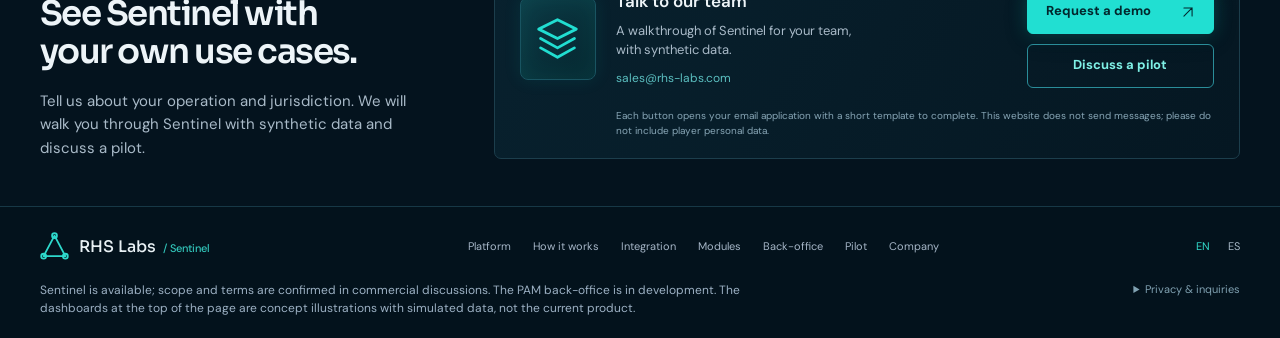
==== commit 449bac34: "feat(site): multi-account detection on the Sentinel page (RHS-062) The owner allowed announcing mult" ====
--- a/index.html
+++ b/index.html
@@ -1,9 +1,9 @@
 <!DOCTYPE html>
 <html lang="en"><head>
 <meta charset="utf-8"><meta name="viewport" content="width=device-width, initial-scale=1.0"><meta name="theme-color" content="#0A1426">
-<title>RHS Labs Sentinel — Risk and fraud control for regulated betting operators</title><meta name="description" content="Risk and fraud control for regulated betting operators: transaction risk scores, alerts, rules with ready-made packages and manual review of risky withdrawals.">
+<title>RHS Labs Sentinel — Risk and fraud control for regulated betting operators</title><meta name="description" content="Risk and fraud control for regulated betting operators: transaction risk scores, multi-account signals, alerts, rules with ready-made packages and manual review of risky withdrawals.">
 <link rel="canonical" href="/"><link rel="alternate" hreflang="en" href="/"><link rel="alternate" hreflang="es" href="/es/"><link rel="alternate" hreflang="x-default" href="/">
-<meta property="og:type" content="website"><meta property="og:site_name" content="RHS Labs"><meta property="og:title" content="RHS Labs Sentinel — Risk and fraud control for regulated betting operators"><meta property="og:description" content="Risk and fraud control for regulated betting operators: transaction risk scores, alerts, rules with ready-made packages and manual review of risky withdrawals."><meta property="og:locale" content="en_US"><meta property="og:locale:alternate" content="es_ES"><meta property="og:image" content="/assets/og-image-en.jpg"><meta property="og:image:width" content="1200"><meta property="og:image:height" content="630"><meta property="og:image:alt" content="RHS Labs Sentinel: risk and fraud control for regulated operators."><meta name="twitter:card" content="summary_large_image"><meta name="twitter:image" content="/assets/og-image-en.jpg">
+<meta property="og:type" content="website"><meta property="og:site_name" content="RHS Labs"><meta property="og:title" content="RHS Labs Sentinel — Risk and fraud control for regulated betting operators"><meta property="og:description" content="Risk and fraud control for regulated betting operators: transaction risk scores, multi-account signals, alerts, rules with ready-made packages and manual review of risky withdrawals."><meta property="og:locale" content="en_US"><meta property="og:locale:alternate" content="es_ES"><meta property="og:image" content="/assets/og-image-en.jpg"><meta property="og:image:width" content="1200"><meta property="og:image:height" content="630"><meta property="og:image:alt" content="RHS Labs Sentinel: risk and fraud control for regulated operators."><meta name="twitter:card" content="summary_large_image"><meta name="twitter:image" content="/assets/og-image-en.jpg">
 <link rel="icon" href="/assets/favicon.svg" type="image/svg+xml"><link rel="preload" href="/assets/dashboard-1.webp" as="image" fetchpriority="high">
 <link rel="preload" href="/assets/fonts/sora-latin-600-normal.woff2" as="font" type="font/woff2" crossorigin><link rel="preload" href="/assets/fonts/dm-sans-latin-400-normal.woff2" as="font" type="font/woff2" crossorigin>
 <link rel="stylesheet" href="/assets/fonts.css"><link rel="stylesheet" href="/assets/hero-v6.css"><link rel="stylesheet" href="/site.css">
@@ -14,7 +14,7 @@
   <div class="hero-heading wrap">
     <span class="hero-eyebrow">RHS LABS &nbsp;/&nbsp; SENTINEL PLATFORM</span>
     <h1>See risk. Stop fraud. <span>Stay ahead.</span></h1>
-    <p class="hero-subtitle">RHS Labs Sentinel is risk and fraud control for regulated betting operators: transaction risk scores, alerts, rules with ready-made packages and manual review of risky withdrawals.</p>
+    <p class="hero-subtitle">RHS Labs Sentinel is risk and fraud control for regulated betting operators: transaction risk scores, multi-account signals, alerts, rules with ready-made packages and manual review of risky withdrawals.</p>
     <div class="hero-buttons">
       <a class="btn" href="mailto:sales@rhs-labs.com?subject=Sentinel%20demo%20request&amp;body=Hello%20RHS%20Labs%20team%2C%0D%0A%0D%0AI%20would%20like%20a%20demo%20of%20RHS%20Labs%20Sentinel.%0D%0A%0D%0ACompany%3A%0D%0AJurisdiction%28s%29%3A%0D%0AApproximate%20volume%20%28active%20players%20or%20monthly%20transactions%29%3A%0D%0AModules%20of%20interest%20%28Fraud%20is%20available%3B%20Core%2C%20Payments%20and%20Intelligence%20are%20in%20development%29%3A%0D%0A%0D%0APlease%20do%20not%20include%20player%20personal%20data%20in%20this%20email." data-cta="demo">Request a demo<span class="rhs-sr"> (opens your email application)</span> <span aria-hidden="true">↗</span></a>
       <a class="btn alt" href="#pilot">Discuss a pilot</a>
@@ -40,16 +40,16 @@
   <div class="carousel-disclosure" data-hero-images="concept">ILLUSTRATIVE CONCEPT &nbsp;·&nbsp; SIMULATED DATA &nbsp;·&nbsp; NOT THE CURRENT PRODUCT</div>
   <div class="hero-feature-strip"><div class="wrap feature-grid">
     <div class="value-point"><span class="value-symbol" aria-hidden="true"><svg viewBox="0 0 24 24"><path d="M4 18a8 8 0 1 1 16 0M12 18l4-6"/></svg></span><span><b>Transaction risk</b><small>A level and score for each event</small></span></div>
+    <div class="value-point"><span class="value-symbol" aria-hidden="true"><svg viewBox="0 0 24 24"><path d="m12 4-8 15h16ZM12 4v11M4 19l8-4 8 4"/><circle cx="12" cy="4" r="2"/><circle cx="4" cy="19" r="2"/><circle cx="20" cy="19" r="2"/><circle cx="12" cy="15" r="2"/></svg></span><span><b>Multi-account signals</b><small>Shared IP addresses, cookies and devices</small></span></div>
     <div class="value-point"><span class="value-symbol" aria-hidden="true"><svg viewBox="0 0 24 24"><path d="M6 16v-5a6 6 0 0 1 12 0v5l2 2H4Z"/><path d="M10 20a2 2 0 0 0 4 0"/></svg></span><span><b>Alerts</b><small>Triggers and review steps</small></span></div>
     <div class="value-point"><span class="value-symbol" aria-hidden="true"><svg viewBox="0 0 24 24"><path d="M4 6h10M4 12h16M4 18h7"/><circle cx="17" cy="6" r="2"/><circle cx="14" cy="18" r="2"/></svg></span><span><b>Rules</b><small>Ready-made packages and basic rules</small></span></div>
-    <div class="value-point"><span class="value-symbol" aria-hidden="true"><svg viewBox="0 0 24 24"><path d="M7 3h8l4 4v14H7z"/><path d="M15 3v4h4M10 12h6M10 16h6"/></svg></span><span><b>Activity log</b><small>Who opened what, and when</small></span></div>
   </div></div>
 </section>
 <div class="rhs-content">
-<section id="platform" class="rhs-sector rhs-tour-sector" data-sector="2" data-status="available"><div class="wrap"><div class="rhs-section-heading"><div class="rhs-sector-copy"><span class="rhs-kicker"><b>02</b> SENTINEL</span><span class="rhs-status rhs-status-available">Available</span><h2>From the risk score<br><em>to your team's review.</em></h2><p>Sentinel scores your transactions for risk, alerts your team to the ones that need a look and keeps each customer's record in one file.</p></div></div><div class="rhs-tour" data-tour><div class="rhs-tour-tabs" role="tablist" aria-label="Sentinel areas"><button type="button" role="tab" class="rhs-tour-tab" id="tour-tab-transactions" aria-controls="tour-transactions" aria-selected="true" tabindex="0"><svg class="rhs-icon " viewBox="0 0 24 24" aria-hidden="true" fill="none" stroke="currentColor" stroke-width="1.5" stroke-linecap="round" stroke-linejoin="round"><rect x="3" y="5" width="18" height="14" rx="2"/><path d="M3 9h18M7 15h5"/></svg><span>Transactions</span></button><button type="button" role="tab" class="rhs-tour-tab" id="tour-tab-alerts" aria-controls="tour-alerts" aria-selected="false" tabindex="-1"><svg class="rhs-icon " viewBox="0 0 24 24" aria-hidden="true" fill="none" stroke="currentColor" stroke-width="1.5" stroke-linecap="round" stroke-linejoin="round"><path d="M6 16v-5a6 6 0 0 1 12 0v5l2 2H4Z"/><path d="M10 20a2 2 0 0 0 4 0"/></svg><span>Alerts</span></button><button type="button" role="tab" class="rhs-tour-tab" id="tour-tab-rules" aria-controls="tour-rules" aria-selected="false" tabindex="-1"><svg class="rhs-icon " viewBox="0 0 24 24" aria-hidden="true" fill="none" stroke="currentColor" stroke-width="1.5" stroke-linecap="round" stroke-linejoin="round"><path d="M4 6h10M4 12h16M4 18h7"/><circle cx="17" cy="6" r="2"/><circle cx="14" cy="18" r="2"/></svg><span>Rules</span></button><button type="button" role="tab" class="rhs-tour-tab" id="tour-tab-customers" aria-controls="tour-customers" aria-selected="false" tabindex="-1"><svg class="rhs-icon " viewBox="0 0 24 24" aria-hidden="true" fill="none" stroke="currentColor" stroke-width="1.5" stroke-linecap="round" stroke-linejoin="round"><circle cx="12" cy="7" r="4"/><path d="M5 21v-3a7 7 0 0 1 14 0v3Z"/></svg><span>Customers</span></button></div><div class="rhs-tour-panel" role="tabpanel" id="tour-transactions" aria-labelledby="tour-tab-transactions" tabindex="0"><div class="rhs-tour-copy"><h3>See the risk of each transaction.</h3><ul class="rhs-ticks"><li><svg class="rhs-icon " viewBox="0 0 24 24" aria-hidden="true" fill="none" stroke="currentColor" stroke-width="1.5" stroke-linecap="round" stroke-linejoin="round"><path d="m5 12 5 5L20 6"/></svg><span>A risk level and score for each event, with the account, amount, lifetime value and time.</span></li><li><svg class="rhs-icon " viewBox="0 0 24 24" aria-hidden="true" fill="none" stroke="currentColor" stroke-width="1.5" stroke-linecap="round" stroke-linejoin="round"><path d="m5 12 5 5L20 6"/></svg><span>Filters by event type, such as withdrawals, and a column picker for what your team needs to see.</span></li><li><svg class="rhs-icon " viewBox="0 0 24 24" aria-hidden="true" fill="none" stroke="currentColor" stroke-width="1.5" stroke-linecap="round" stroke-linejoin="round"><path d="m5 12 5 5L20 6"/></svg><span>A withdrawal's detail shows the rules that fired and whether it went to the manual queue.</span></li></ul><a class="rhs-more" href="#how">How a risky withdrawal is handled <svg class="rhs-icon " viewBox="0 0 24 24" aria-hidden="true" fill="none" stroke="currentColor" stroke-width="1.5" stroke-linecap="round" stroke-linejoin="round"><path d="M5 19 19 5M5 5h14v14"/></svg></a></div><div class="rhs-tour-visual"><div class="rhs-screens"><p class="rhs-screens-title" id="tour-screens-transactions">Screens in this area</p><ul aria-labelledby="tour-screens-transactions"><li><svg class="rhs-icon " viewBox="0 0 24 24" aria-hidden="true" fill="none" stroke="currentColor" stroke-width="1.5" stroke-linecap="round" stroke-linejoin="round"><path d="M8 6h13M8 12h13M8 18h13M3 6h.01M3 12h.01M3 18h.01"/></svg><b>Transactions</b><small>Events and their risk</small></li><li><svg class="rhs-icon " viewBox="0 0 24 24" aria-hidden="true" fill="none" stroke="currentColor" stroke-width="1.5" stroke-linecap="round" stroke-linejoin="round"><path d="M6 3h9l4 4v14H6ZM14 3v5h5M9 12h7M9 16h7"/></svg><b>Transaction detail</b><small>Rules that fired and the queue</small></li><li><svg class="rhs-icon " viewBox="0 0 24 24" aria-hidden="true" fill="none" stroke="currentColor" stroke-width="1.5" stroke-linecap="round" stroke-linejoin="round"><circle cx="9" cy="8" r="3.5"/><path d="M2.5 20v-1.5a6.5 6.5 0 0 1 13 0V20"/><path d="M16 4.6a3.5 3.5 0 0 1 0 6.8M18 13.6a6.5 6.5 0 0 1 3.5 5.9V20"/></svg><b>Customers</b><small>The account list</small></li></ul></div></div></div><div class="rhs-tour-panel" role="tabpanel" id="tour-alerts" aria-labelledby="tour-tab-alerts" tabindex="0" hidden><div class="rhs-tour-copy"><h3>Alerts with the steps to review them.</h3><ul class="rhs-ticks"><li><svg class="rhs-icon " viewBox="0 0 24 24" aria-hidden="true" fill="none" stroke="currentColor" stroke-width="1.5" stroke-linecap="round" stroke-linejoin="round"><path d="m5 12 5 5L20 6"/></svg><span>An alert queue, with alerts such as a withdrawal with a high score.</span></li><li><svg class="rhs-icon " viewBox="0 0 24 24" aria-hidden="true" fill="none" stroke="currentColor" stroke-width="1.5" stroke-linecap="round" stroke-linejoin="round"><path d="m5 12 5 5L20 6"/></svg><span>An alert's detail shows the event data and its review steps.</span></li><li><svg class="rhs-icon " viewBox="0 0 24 24" aria-hidden="true" fill="none" stroke="currentColor" stroke-width="1.5" stroke-linecap="round" stroke-linejoin="round"><path d="m5 12 5 5L20 6"/></svg><span>The alert triggers have their own screen, When to alert.</span></li></ul></div><div class="rhs-tour-visual"><div class="rhs-screens"><p class="rhs-screens-title" id="tour-screens-alerts">Screens in this area</p><ul aria-labelledby="tour-screens-alerts"><li><svg class="rhs-icon " viewBox="0 0 24 24" aria-hidden="true" fill="none" stroke="currentColor" stroke-width="1.5" stroke-linecap="round" stroke-linejoin="round"><path d="M6 16v-5a6 6 0 0 1 12 0v5l2 2H4Z"/><path d="M10 20a2 2 0 0 0 4 0"/></svg><b>Alerts</b><small>The alert queue</small></li><li><svg class="rhs-icon " viewBox="0 0 24 24" aria-hidden="true" fill="none" stroke="currentColor" stroke-width="1.5" stroke-linecap="round" stroke-linejoin="round"><rect x="3" y="7" width="18" height="13" rx="2"/><path d="M8 7V5a2 2 0 0 1 2-2h4a2 2 0 0 1 2 2v2M3 13h18"/></svg><b>Alert detail</b><small>Event data and review steps</small></li><li><svg class="rhs-icon " viewBox="0 0 24 24" aria-hidden="true" fill="none" stroke="currentColor" stroke-width="1.5" stroke-linecap="round" stroke-linejoin="round"><path d="M3 12h4l3-7 4 14 3-7h4"/></svg><b>When to alert</b><small>Alert triggers</small></li></ul></div></div></div><div class="rhs-tour-panel" role="tabpanel" id="tour-rules" aria-labelledby="tour-tab-rules" tabindex="0" hidden><div class="rhs-tour-copy"><h3>Rules with ready-made packages.</h3><ul class="rhs-ticks"><li><svg class="rhs-icon " viewBox="0 0 24 24" aria-hidden="true" fill="none" stroke="currentColor" stroke-width="1.5" stroke-linecap="round" stroke-linejoin="round"><path d="m5 12 5 5L20 6"/></svg><span>Ready-made packages to start from, and basic rules by category.</span></li><li><svg class="rhs-icon " viewBox="0 0 24 24" aria-hidden="true" fill="none" stroke="currentColor" stroke-width="1.5" stroke-linecap="round" stroke-linejoin="round"><path d="m5 12 5 5L20 6"/></svg><span>An Approvals screen for proposed changes, showing who proposed them.</span></li></ul></div><div class="rhs-tour-visual"><div class="rhs-screens"><p class="rhs-screens-title" id="tour-screens-rules">Screens in this area</p><ul aria-labelledby="tour-screens-rules"><li><svg class="rhs-icon " viewBox="0 0 24 24" aria-hidden="true" fill="none" stroke="currentColor" stroke-width="1.5" stroke-linecap="round" stroke-linejoin="round"><path d="m2 7 10-5 10 5-10 5ZM3 12l9 5 9-5M3 17l9 5 9-5"/></svg><b>Basic rules</b><small>Packages and categories</small></li><li><svg class="rhs-icon " viewBox="0 0 24 24" aria-hidden="true" fill="none" stroke="currentColor" stroke-width="1.5" stroke-linecap="round" stroke-linejoin="round"><path d="m3 12 4 4 7-8M10 16l1 1 10-11"/></svg><b>Approvals</b><small>Proposed changes</small></li></ul></div></div></div><div class="rhs-tour-panel" role="tabpanel" id="tour-customers" aria-labelledby="tour-tab-customers" tabindex="0" hidden><div class="rhs-tour-copy"><h3>One file for each customer.</h3><ul class="rhs-ticks"><li><svg class="rhs-icon " viewBox="0 0 24 24" aria-hidden="true" fill="none" stroke="currentColor" stroke-width="1.5" stroke-linecap="round" stroke-linejoin="round"><path d="m5 12 5 5L20 6"/></svg><span>The customer record: status, KYC, key dates, balance, lifetime value and country.</span></li><li><svg class="rhs-icon " viewBox="0 0 24 24" aria-hidden="true" fill="none" stroke="currentColor" stroke-width="1.5" stroke-linecap="round" stroke-linejoin="round"><path d="m5 12 5 5L20 6"/></svg><span>A timeline of deposits and withdrawals, the bets, and the history of actions on the account.</span></li><li><svg class="rhs-icon " viewBox="0 0 24 24" aria-hidden="true" fill="none" stroke="currentColor" stroke-width="1.5" stroke-linecap="round" stroke-linejoin="round"><path d="m5 12 5 5L20 6"/></svg><span>Search from any screen with Ctrl+K.</span></li></ul><a class="rhs-more" href="#security">Access and integration <svg class="rhs-icon " viewBox="0 0 24 24" aria-hidden="true" fill="none" stroke="currentColor" stroke-width="1.5" stroke-linecap="round" stroke-linejoin="round"><path d="M5 19 19 5M5 5h14v14"/></svg></a></div><div class="rhs-tour-visual"><div class="rhs-screens"><p class="rhs-screens-title" id="tour-screens-customers">Screens in this area</p><ul aria-labelledby="tour-screens-customers"><li><svg class="rhs-icon " viewBox="0 0 24 24" aria-hidden="true" fill="none" stroke="currentColor" stroke-width="1.5" stroke-linecap="round" stroke-linejoin="round"><circle cx="9" cy="8" r="3.5"/><path d="M2.5 20v-1.5a6.5 6.5 0 0 1 13 0V20"/><path d="M16 4.6a3.5 3.5 0 0 1 0 6.8M18 13.6a6.5 6.5 0 0 1 3.5 5.9V20"/></svg><b>Customers</b><small>The account list</small></li><li><svg class="rhs-icon " viewBox="0 0 24 24" aria-hidden="true" fill="none" stroke="currentColor" stroke-width="1.5" stroke-linecap="round" stroke-linejoin="round"><circle cx="12" cy="7" r="4"/><path d="M5 21v-3a7 7 0 0 1 14 0v3Z"/></svg><b>Customer file</b><small>Record, timeline, bets and history</small></li><li><svg class="rhs-icon " viewBox="0 0 24 24" aria-hidden="true" fill="none" stroke="currentColor" stroke-width="1.5" stroke-linecap="round" stroke-linejoin="round"><circle cx="10" cy="10" r="6"/><path d="m15 15 6 6"/></svg><b>Global search</b><small>Ctrl+K from any screen</small></li></ul></div></div></div></div></div></section>
-<section id="how" class="rhs-sector rhs-payments-sector rhs-how" data-sector="3" data-status="available"><span id="payments" class="rhs-anchor"></span><div class="wrap"><div class="rhs-split"><div class="rhs-sector-copy"><span class="rhs-kicker"><b>03</b> HOW IT WORKS</span><h2>Risky withdrawals<br><em>wait for a person.</em></h2><p>When a withdrawal's score reaches your risk limit, Sentinel sends it to a manual queue. Your team reviews it with the rules that fired and labels the outcome.</p></div><figure class="rhs-flow"><figcaption><b>A risky withdrawal, step by step</b></figcaption><ol class="rhs-flow-steps"><li class="rhs-flow-step"><span>Withdrawal</span></li><li class="rhs-flow-step"><span>Risk score</span></li><li class="rhs-flow-step rhs-flow-optional"><span>Alert</span></li><li class="rhs-flow-step rhs-flow-optional"><span>Manual queue</span></li><li class="rhs-flow-step"><span>Review</span></li><li class="rhs-flow-step"><span>Fraud or legitimate</span></li></ol><p class="rhs-flow-note">Dashed steps depend on the alert triggers and your risk limit.</p></figure></div><ul class="rhs-capabilities"><li><span class="rhs-mini-icon"><svg class="rhs-icon " viewBox="0 0 24 24" aria-hidden="true" fill="none" stroke="currentColor" stroke-width="1.5" stroke-linecap="round" stroke-linejoin="round"><path d="M4 18a8 8 0 1 1 16 0M12 18l4-6"/></svg></span><div><h3>Risk score</h3><p>Each event gets a risk level and score; a withdrawal's detail lists the rules that fired.</p></div></li><li><span class="rhs-mini-icon"><svg class="rhs-icon " viewBox="0 0 24 24" aria-hidden="true" fill="none" stroke="currentColor" stroke-width="1.5" stroke-linecap="round" stroke-linejoin="round"><path d="M6 16v-5a6 6 0 0 1 12 0v5l2 2H4Z"/><path d="M10 20a2 2 0 0 0 4 0"/></svg></span><div><h3>When to alert</h3><p>Alert triggers, such as a withdrawal with a high score.</p></div></li><li><span class="rhs-mini-icon"><svg class="rhs-icon " viewBox="0 0 24 24" aria-hidden="true" fill="none" stroke="currentColor" stroke-width="1.5" stroke-linecap="round" stroke-linejoin="round"><circle cx="12" cy="12" r="9"/><path d="M12 7v5l3 2"/></svg></span><div><h3>Risk limit</h3><p>A withdrawal whose score reaches your limit waits in the manual queue.</p></div></li><li><span class="rhs-mini-icon"><svg class="rhs-icon " viewBox="0 0 24 24" aria-hidden="true" fill="none" stroke="currentColor" stroke-width="1.5" stroke-linecap="round" stroke-linejoin="round"><path d="m5 12 5 5L20 6"/></svg></span><div><h3>Review steps</h3><p>An alert's detail shows the event data and the steps to review it.</p></div></li><li><span class="rhs-mini-icon"><svg class="rhs-icon " viewBox="0 0 24 24" aria-hidden="true" fill="none" stroke="currentColor" stroke-width="1.5" stroke-linecap="round" stroke-linejoin="round"><path d="M5 21V4M5 4h11l-2 4 2 4H5"/></svg></span><div><h3>Fraud or legitimate</h3><p>After review, your team labels the outcome.</p></div></li><li><span class="rhs-mini-icon"><svg class="rhs-icon " viewBox="0 0 24 24" aria-hidden="true" fill="none" stroke="currentColor" stroke-width="1.5" stroke-linecap="round" stroke-linejoin="round"><path d="M6 3h9l4 4v14H6ZM14 3v5h5M9 12h7M9 16h7"/></svg></span><div><h3>Activity log</h3><p>Who signed in and what each teammate opened, and when.</p></div></li></ul></div></section>
+<section id="platform" class="rhs-sector rhs-tour-sector" data-sector="2" data-status="available"><div class="wrap"><div class="rhs-section-heading"><div class="rhs-sector-copy"><span class="rhs-kicker"><b>02</b> SENTINEL</span><span class="rhs-status rhs-status-available">Available</span><h2>From the risk score<br><em>to your team's review.</em></h2><p>Sentinel scores your transactions for risk, shows which accounts are connected, alerts your team to the ones that need a look and keeps each customer's record in one file.</p></div></div><div class="rhs-tour" data-tour><div class="rhs-tour-tabs" role="tablist" aria-label="Sentinel areas"><button type="button" role="tab" class="rhs-tour-tab" id="tour-tab-transactions" aria-controls="tour-transactions" aria-selected="true" tabindex="0"><svg class="rhs-icon " viewBox="0 0 24 24" aria-hidden="true" fill="none" stroke="currentColor" stroke-width="1.5" stroke-linecap="round" stroke-linejoin="round"><rect x="3" y="5" width="18" height="14" rx="2"/><path d="M3 9h18M7 15h5"/></svg><span>Transactions</span></button><button type="button" role="tab" class="rhs-tour-tab" id="tour-tab-connections" aria-controls="tour-connections" aria-selected="false" tabindex="-1"><svg class="rhs-icon " viewBox="0 0 24 24" aria-hidden="true" fill="none" stroke="currentColor" stroke-width="1.5" stroke-linecap="round" stroke-linejoin="round"><path d="m12 4-8 15h16ZM12 4v11M4 19l8-4 8 4"/><circle cx="12" cy="4" r="2"/><circle cx="4" cy="19" r="2"/><circle cx="20" cy="19" r="2"/><circle cx="12" cy="15" r="2"/></svg><span>Connections</span></button><button type="button" role="tab" class="rhs-tour-tab" id="tour-tab-alerts" aria-controls="tour-alerts" aria-selected="false" tabindex="-1"><svg class="rhs-icon " viewBox="0 0 24 24" aria-hidden="true" fill="none" stroke="currentColor" stroke-width="1.5" stroke-linecap="round" stroke-linejoin="round"><path d="M6 16v-5a6 6 0 0 1 12 0v5l2 2H4Z"/><path d="M10 20a2 2 0 0 0 4 0"/></svg><span>Alerts</span></button><button type="button" role="tab" class="rhs-tour-tab" id="tour-tab-rules" aria-controls="tour-rules" aria-selected="false" tabindex="-1"><svg class="rhs-icon " viewBox="0 0 24 24" aria-hidden="true" fill="none" stroke="currentColor" stroke-width="1.5" stroke-linecap="round" stroke-linejoin="round"><path d="M4 6h10M4 12h16M4 18h7"/><circle cx="17" cy="6" r="2"/><circle cx="14" cy="18" r="2"/></svg><span>Rules</span></button><button type="button" role="tab" class="rhs-tour-tab" id="tour-tab-customers" aria-controls="tour-customers" aria-selected="false" tabindex="-1"><svg class="rhs-icon " viewBox="0 0 24 24" aria-hidden="true" fill="none" stroke="currentColor" stroke-width="1.5" stroke-linecap="round" stroke-linejoin="round"><circle cx="12" cy="7" r="4"/><path d="M5 21v-3a7 7 0 0 1 14 0v3Z"/></svg><span>Customers</span></button></div><div class="rhs-tour-panel" role="tabpanel" id="tour-transactions" aria-labelledby="tour-tab-transactions" tabindex="0"><div class="rhs-tour-copy"><h3>See the risk of each transaction.</h3><ul class="rhs-ticks"><li><svg class="rhs-icon " viewBox="0 0 24 24" aria-hidden="true" fill="none" stroke="currentColor" stroke-width="1.5" stroke-linecap="round" stroke-linejoin="round"><path d="m5 12 5 5L20 6"/></svg><span>A risk level and score for each event, with the account, amount, lifetime value and time.</span></li><li><svg class="rhs-icon " viewBox="0 0 24 24" aria-hidden="true" fill="none" stroke="currentColor" stroke-width="1.5" stroke-linecap="round" stroke-linejoin="round"><path d="m5 12 5 5L20 6"/></svg><span>Filters by event type, such as withdrawals, and a column picker for what your team needs to see.</span></li><li><svg class="rhs-icon " viewBox="0 0 24 24" aria-hidden="true" fill="none" stroke="currentColor" stroke-width="1.5" stroke-linecap="round" stroke-linejoin="round"><path d="m5 12 5 5L20 6"/></svg><span>A withdrawal's detail shows the rules that fired and whether it went to the manual queue.</span></li></ul><a class="rhs-more" href="#how">How a risky withdrawal is handled <svg class="rhs-icon " viewBox="0 0 24 24" aria-hidden="true" fill="none" stroke="currentColor" stroke-width="1.5" stroke-linecap="round" stroke-linejoin="round"><path d="M5 19 19 5M5 5h14v14"/></svg></a></div><div class="rhs-tour-visual"><div class="rhs-screens"><p class="rhs-screens-title" id="tour-screens-transactions">Screens in this area</p><ul aria-labelledby="tour-screens-transactions"><li><svg class="rhs-icon " viewBox="0 0 24 24" aria-hidden="true" fill="none" stroke="currentColor" stroke-width="1.5" stroke-linecap="round" stroke-linejoin="round"><path d="M8 6h13M8 12h13M8 18h13M3 6h.01M3 12h.01M3 18h.01"/></svg><b>Transactions</b><small>Events and their risk</small></li><li><svg class="rhs-icon " viewBox="0 0 24 24" aria-hidden="true" fill="none" stroke="currentColor" stroke-width="1.5" stroke-linecap="round" stroke-linejoin="round"><path d="M6 3h9l4 4v14H6ZM14 3v5h5M9 12h7M9 16h7"/></svg><b>Transaction detail</b><small>Rules that fired and the queue</small></li><li><svg class="rhs-icon " viewBox="0 0 24 24" aria-hidden="true" fill="none" stroke="currentColor" stroke-width="1.5" stroke-linecap="round" stroke-linejoin="round"><circle cx="9" cy="8" r="3.5"/><path d="M2.5 20v-1.5a6.5 6.5 0 0 1 13 0V20"/><path d="M16 4.6a3.5 3.5 0 0 1 0 6.8M18 13.6a6.5 6.5 0 0 1 3.5 5.9V20"/></svg><b>Customers</b><small>The account list</small></li></ul></div></div></div><div class="rhs-tour-panel" role="tabpanel" id="tour-connections" aria-labelledby="tour-tab-connections" tabindex="0" hidden><div class="rhs-tour-copy"><h3>See which accounts are connected.</h3><ul class="rhs-ticks"><li><svg class="rhs-icon " viewBox="0 0 24 24" aria-hidden="true" fill="none" stroke="currentColor" stroke-width="1.5" stroke-linecap="round" stroke-linejoin="round"><path d="m5 12 5 5L20 6"/></svg><span>Multi-account signals: accounts that share an IP address, a cookie or a device fingerprint.</span></li><li><svg class="rhs-icon " viewBox="0 0 24 24" aria-hidden="true" fill="none" stroke="currentColor" stroke-width="1.5" stroke-linecap="round" stroke-linejoin="round"><path d="m5 12 5 5L20 6"/></svg><span>A Connections screen, a Links tab on the customer file and the signs of multi-accounting in the transaction list.</span></li><li><svg class="rhs-icon " viewBox="0 0 24 24" aria-hidden="true" fill="none" stroke="currentColor" stroke-width="1.5" stroke-linecap="round" stroke-linejoin="round"><path d="m5 12 5 5L20 6"/></svg><span>Radar, a dashboard of mostly multi-account indicators.</span></li></ul></div><div class="rhs-tour-visual"><div class="rhs-screens"><p class="rhs-screens-title" id="tour-screens-connections">Screens in this area</p><ul aria-labelledby="tour-screens-connections"><li><svg class="rhs-icon " viewBox="0 0 24 24" aria-hidden="true" fill="none" stroke="currentColor" stroke-width="1.5" stroke-linecap="round" stroke-linejoin="round"><path d="m12 4-8 15h16ZM12 4v11M4 19l8-4 8 4"/><circle cx="12" cy="4" r="2"/><circle cx="4" cy="19" r="2"/><circle cx="20" cy="19" r="2"/><circle cx="12" cy="15" r="2"/></svg><b>Connections</b><small>Links between accounts</small></li><li><svg class="rhs-icon " viewBox="0 0 24 24" aria-hidden="true" fill="none" stroke="currentColor" stroke-width="1.5" stroke-linecap="round" stroke-linejoin="round"><path d="M10 14a4 4 0 0 0 5.7 0l3-3a4 4 0 0 0-5.7-5.7l-1 1M14 10a4 4 0 0 0-5.7 0l-3 3a4 4 0 0 0 5.7 5.7l1-1"/></svg><b>Links</b><small>A customer's linked accounts</small></li><li><svg class="rhs-icon " viewBox="0 0 24 24" aria-hidden="true" fill="none" stroke="currentColor" stroke-width="1.5" stroke-linecap="round" stroke-linejoin="round"><path d="m12 3 8 3v6c0 5-8 9-8 9S4 17 4 12V6Z"/><path d="m9 12 2 2 4-4"/></svg><b>Overview</b><small>A customer's fraud signals</small></li><li><svg class="rhs-icon " viewBox="0 0 24 24" aria-hidden="true" fill="none" stroke="currentColor" stroke-width="1.5" stroke-linecap="round" stroke-linejoin="round"><path d="M3 12h4l3-7 4 14 3-7h4"/></svg><b>Radar</b><small>Multi-account indicators</small></li></ul></div></div></div><div class="rhs-tour-panel" role="tabpanel" id="tour-alerts" aria-labelledby="tour-tab-alerts" tabindex="0" hidden><div class="rhs-tour-copy"><h3>Alerts with the steps to review them.</h3><ul class="rhs-ticks"><li><svg class="rhs-icon " viewBox="0 0 24 24" aria-hidden="true" fill="none" stroke="currentColor" stroke-width="1.5" stroke-linecap="round" stroke-linejoin="round"><path d="m5 12 5 5L20 6"/></svg><span>An alert queue, with alerts such as a withdrawal with a high score.</span></li><li><svg class="rhs-icon " viewBox="0 0 24 24" aria-hidden="true" fill="none" stroke="currentColor" stroke-width="1.5" stroke-linecap="round" stroke-linejoin="round"><path d="m5 12 5 5L20 6"/></svg><span>An alert's detail shows the event data and its review steps.</span></li><li><svg class="rhs-icon " viewBox="0 0 24 24" aria-hidden="true" fill="none" stroke="currentColor" stroke-width="1.5" stroke-linecap="round" stroke-linejoin="round"><path d="m5 12 5 5L20 6"/></svg><span>The alert triggers have their own screen, When to alert.</span></li></ul></div><div class="rhs-tour-visual"><div class="rhs-screens"><p class="rhs-screens-title" id="tour-screens-alerts">Screens in this area</p><ul aria-labelledby="tour-screens-alerts"><li><svg class="rhs-icon " viewBox="0 0 24 24" aria-hidden="true" fill="none" stroke="currentColor" stroke-width="1.5" stroke-linecap="round" stroke-linejoin="round"><path d="M6 16v-5a6 6 0 0 1 12 0v5l2 2H4Z"/><path d="M10 20a2 2 0 0 0 4 0"/></svg><b>Alerts</b><small>The alert queue</small></li><li><svg class="rhs-icon " viewBox="0 0 24 24" aria-hidden="true" fill="none" stroke="currentColor" stroke-width="1.5" stroke-linecap="round" stroke-linejoin="round"><rect x="3" y="7" width="18" height="13" rx="2"/><path d="M8 7V5a2 2 0 0 1 2-2h4a2 2 0 0 1 2 2v2M3 13h18"/></svg><b>Alert detail</b><small>Event data and review steps</small></li><li><svg class="rhs-icon " viewBox="0 0 24 24" aria-hidden="true" fill="none" stroke="currentColor" stroke-width="1.5" stroke-linecap="round" stroke-linejoin="round"><path d="M3 12h4l3-7 4 14 3-7h4"/></svg><b>When to alert</b><small>Alert triggers</small></li></ul></div></div></div><div class="rhs-tour-panel" role="tabpanel" id="tour-rules" aria-labelledby="tour-tab-rules" tabindex="0" hidden><div class="rhs-tour-copy"><h3>Rules with ready-made packages.</h3><ul class="rhs-ticks"><li><svg class="rhs-icon " viewBox="0 0 24 24" aria-hidden="true" fill="none" stroke="currentColor" stroke-width="1.5" stroke-linecap="round" stroke-linejoin="round"><path d="m5 12 5 5L20 6"/></svg><span>Ready-made packages to start from, and basic rules by category, multi-accounting included.</span></li><li><svg class="rhs-icon " viewBox="0 0 24 24" aria-hidden="true" fill="none" stroke="currentColor" stroke-width="1.5" stroke-linecap="round" stroke-linejoin="round"><path d="m5 12 5 5L20 6"/></svg><span>Advanced rules, most of them on devices, IP addresses, VPNs and multi-accounting, and a performance view of the rules.</span></li><li><svg class="rhs-icon " viewBox="0 0 24 24" aria-hidden="true" fill="none" stroke="currentColor" stroke-width="1.5" stroke-linecap="round" stroke-linejoin="round"><path d="m5 12 5 5L20 6"/></svg><span>An Approvals screen for proposed changes, showing who proposed them.</span></li></ul></div><div class="rhs-tour-visual"><div class="rhs-screens"><p class="rhs-screens-title" id="tour-screens-rules">Screens in this area</p><ul aria-labelledby="tour-screens-rules"><li><svg class="rhs-icon " viewBox="0 0 24 24" aria-hidden="true" fill="none" stroke="currentColor" stroke-width="1.5" stroke-linecap="round" stroke-linejoin="round"><path d="m2 7 10-5 10 5-10 5ZM3 12l9 5 9-5M3 17l9 5 9-5"/></svg><b>Basic rules</b><small>Packages and categories</small></li><li><svg class="rhs-icon " viewBox="0 0 24 24" aria-hidden="true" fill="none" stroke="currentColor" stroke-width="1.5" stroke-linecap="round" stroke-linejoin="round"><path d="m9 3-1 3-3 1 1 3-2 2 2 2-1 3 3 1 1 3h6l1-3 3-1-1-3 2-2-2-2 1-3-3-1-1-3Z"/><circle cx="12" cy="12" r="3"/></svg><b>Advanced rules</b><small>Device, IP, VPN and multi-account rules</small></li><li><svg class="rhs-icon " viewBox="0 0 24 24" aria-hidden="true" fill="none" stroke="currentColor" stroke-width="1.5" stroke-linecap="round" stroke-linejoin="round"><path d="M3 21h18M6 17v-6m6 6V5m6 12v-8"/></svg><b>Performance</b><small>How the rules perform</small></li><li><svg class="rhs-icon " viewBox="0 0 24 24" aria-hidden="true" fill="none" stroke="currentColor" stroke-width="1.5" stroke-linecap="round" stroke-linejoin="round"><path d="m3 12 4 4 7-8M10 16l1 1 10-11"/></svg><b>Approvals</b><small>Proposed changes</small></li></ul></div></div></div><div class="rhs-tour-panel" role="tabpanel" id="tour-customers" aria-labelledby="tour-tab-customers" tabindex="0" hidden><div class="rhs-tour-copy"><h3>One file for each customer.</h3><ul class="rhs-ticks"><li><svg class="rhs-icon " viewBox="0 0 24 24" aria-hidden="true" fill="none" stroke="currentColor" stroke-width="1.5" stroke-linecap="round" stroke-linejoin="round"><path d="m5 12 5 5L20 6"/></svg><span>The customer record: status, KYC, key dates, balance, lifetime value and country.</span></li><li><svg class="rhs-icon " viewBox="0 0 24 24" aria-hidden="true" fill="none" stroke="currentColor" stroke-width="1.5" stroke-linecap="round" stroke-linejoin="round"><path d="m5 12 5 5L20 6"/></svg><span>A timeline of deposits and withdrawals, the bets, and the history of actions on the account.</span></li><li><svg class="rhs-icon " viewBox="0 0 24 24" aria-hidden="true" fill="none" stroke="currentColor" stroke-width="1.5" stroke-linecap="round" stroke-linejoin="round"><path d="m5 12 5 5L20 6"/></svg><span>Search from any screen with Ctrl+K.</span></li></ul><a class="rhs-more" href="#security">Access and integration <svg class="rhs-icon " viewBox="0 0 24 24" aria-hidden="true" fill="none" stroke="currentColor" stroke-width="1.5" stroke-linecap="round" stroke-linejoin="round"><path d="M5 19 19 5M5 5h14v14"/></svg></a></div><div class="rhs-tour-visual"><div class="rhs-screens"><p class="rhs-screens-title" id="tour-screens-customers">Screens in this area</p><ul aria-labelledby="tour-screens-customers"><li><svg class="rhs-icon " viewBox="0 0 24 24" aria-hidden="true" fill="none" stroke="currentColor" stroke-width="1.5" stroke-linecap="round" stroke-linejoin="round"><circle cx="9" cy="8" r="3.5"/><path d="M2.5 20v-1.5a6.5 6.5 0 0 1 13 0V20"/><path d="M16 4.6a3.5 3.5 0 0 1 0 6.8M18 13.6a6.5 6.5 0 0 1 3.5 5.9V20"/></svg><b>Customers</b><small>The account list</small></li><li><svg class="rhs-icon " viewBox="0 0 24 24" aria-hidden="true" fill="none" stroke="currentColor" stroke-width="1.5" stroke-linecap="round" stroke-linejoin="round"><circle cx="12" cy="7" r="4"/><path d="M5 21v-3a7 7 0 0 1 14 0v3Z"/></svg><b>Customer file</b><small>Record, timeline, bets and history</small></li><li><svg class="rhs-icon " viewBox="0 0 24 24" aria-hidden="true" fill="none" stroke="currentColor" stroke-width="1.5" stroke-linecap="round" stroke-linejoin="round"><circle cx="10" cy="10" r="6"/><path d="m15 15 6 6"/></svg><b>Global search</b><small>Ctrl+K from any screen</small></li></ul></div></div></div></div></div></section>
+<section id="how" class="rhs-sector rhs-payments-sector rhs-how" data-sector="3" data-status="available"><span id="payments" class="rhs-anchor"></span><div class="wrap"><div class="rhs-split"><div class="rhs-sector-copy"><span class="rhs-kicker"><b>03</b> HOW IT WORKS</span><h2>Risky withdrawals<br><em>wait for a person.</em></h2><p>When a withdrawal's score reaches your risk limit, Sentinel sends it to a manual queue. Your team reviews it with the rules that fired and labels the outcome.</p></div><figure class="rhs-flow"><figcaption><b>A risky withdrawal, step by step</b></figcaption><ol class="rhs-flow-steps"><li class="rhs-flow-step"><span>Withdrawal</span></li><li class="rhs-flow-step"><span>Risk score</span></li><li class="rhs-flow-step rhs-flow-optional"><span>Alert</span></li><li class="rhs-flow-step rhs-flow-optional"><span>Manual queue</span></li><li class="rhs-flow-step"><span>Review</span></li><li class="rhs-flow-step"><span>Fraud or legitimate</span></li></ol><p class="rhs-flow-note">Dashed steps depend on the alert triggers and your risk limit.</p></figure></div><ul class="rhs-capabilities"><li><span class="rhs-mini-icon"><svg class="rhs-icon " viewBox="0 0 24 24" aria-hidden="true" fill="none" stroke="currentColor" stroke-width="1.5" stroke-linecap="round" stroke-linejoin="round"><path d="M4 18a8 8 0 1 1 16 0M12 18l4-6"/></svg></span><div><h3>Risk score</h3><p>Each event gets a risk level and score; a withdrawal's detail lists the rules that fired.</p></div></li><li><span class="rhs-mini-icon"><svg class="rhs-icon " viewBox="0 0 24 24" aria-hidden="true" fill="none" stroke="currentColor" stroke-width="1.5" stroke-linecap="round" stroke-linejoin="round"><path d="M6 16v-5a6 6 0 0 1 12 0v5l2 2H4Z"/><path d="M10 20a2 2 0 0 0 4 0"/></svg></span><div><h3>When to alert</h3><p>Alert triggers, such as a withdrawal with a high score.</p></div></li><li><span class="rhs-mini-icon"><svg class="rhs-icon " viewBox="0 0 24 24" aria-hidden="true" fill="none" stroke="currentColor" stroke-width="1.5" stroke-linecap="round" stroke-linejoin="round"><circle cx="12" cy="12" r="9"/><path d="M12 7v5l3 2"/></svg></span><div><h3>Risk limit</h3><p>A withdrawal whose score reaches your limit waits in the manual queue.</p></div></li><li><span class="rhs-mini-icon"><svg class="rhs-icon " viewBox="0 0 24 24" aria-hidden="true" fill="none" stroke="currentColor" stroke-width="1.5" stroke-linecap="round" stroke-linejoin="round"><path d="m5 12 5 5L20 6"/></svg></span><div><h3>Review steps</h3><p>An alert's detail shows the event data and the steps to review it.</p></div></li><li><span class="rhs-mini-icon"><svg class="rhs-icon " viewBox="0 0 24 24" aria-hidden="true" fill="none" stroke="currentColor" stroke-width="1.5" stroke-linecap="round" stroke-linejoin="round"><path d="M5 21V4M5 4h11l-2 4 2 4H5"/></svg></span><div><h3>Fraud or legitimate</h3><p>After review, your team labels the outcome.</p></div></li><li><span class="rhs-mini-icon"><svg class="rhs-icon " viewBox="0 0 24 24" aria-hidden="true" fill="none" stroke="currentColor" stroke-width="1.5" stroke-linecap="round" stroke-linejoin="round"><path d="m12 4-8 15h16ZM12 4v11M4 19l8-4 8 4"/><circle cx="12" cy="4" r="2"/><circle cx="4" cy="19" r="2"/><circle cx="20" cy="19" r="2"/><circle cx="12" cy="15" r="2"/></svg></span><div><h3>Multi-account verdict</h3><p>A withdrawal's detail shows its multi-account verdict and where the IP address is.</p></div></li></ul></div></section>
 <section id="security" class="rhs-sector rhs-security" data-sector="4" data-status="available"><div class="wrap"><div class="rhs-split"><div class="rhs-sector-copy"><span class="rhs-kicker"><b>04</b> ACCESS & INTEGRATION</span><h2>Access by role.<br><em>Activity on record.</em></h2><p>Your team works through roles built from a permission matrix, and the activity log keeps each person's sign-ins and the screens they opened. Integration settings cover API keys, webhooks and field mapping.</p></div><div class="rhs-security-visual"><figure class="rhs-arch"><figcaption>How a transaction travels</figcaption><ol><li><b>Your platform</b><small>Sends its transactions</small></li><li><b>Sentinel</b><small>Scores, alerts and sends risky withdrawals to the manual queue</small></li><li><b>Your team</b><small>Reviews and labels</small></li></ol><p class="rhs-arch-idp rhs-arch-out"><b>Webhooks</b><small>From Sentinel to your systems</small></p></figure><ul class="rhs-control-grid rhs-security-list"><li><span class="rhs-mini-icon"><svg class="rhs-icon " viewBox="0 0 24 24" aria-hidden="true" fill="none" stroke="currentColor" stroke-width="1.5" stroke-linecap="round" stroke-linejoin="round"><circle cx="9" cy="8" r="3.5"/><path d="M2.5 20v-1.5a6.5 6.5 0 0 1 13 0V20"/><path d="M16 4.6a3.5 3.5 0 0 1 0 6.8M18 13.6a6.5 6.5 0 0 1 3.5 5.9V20"/></svg></span><div><h3>Roles and permissions</h3><p>A permission matrix by role.</p></div></li><li><span class="rhs-mini-icon"><svg class="rhs-icon " viewBox="0 0 24 24" aria-hidden="true" fill="none" stroke="currentColor" stroke-width="1.5" stroke-linecap="round" stroke-linejoin="round"><circle cx="12" cy="7" r="4"/><path d="M5 21v-3a7 7 0 0 1 14 0v3Z"/></svg></span><div><h3>Teammates</h3><p>The list of your team's users.</p></div></li><li><span class="rhs-mini-icon"><svg class="rhs-icon " viewBox="0 0 24 24" aria-hidden="true" fill="none" stroke="currentColor" stroke-width="1.5" stroke-linecap="round" stroke-linejoin="round"><path d="M6 3h9l4 4v14H6ZM14 3v5h5M9 12h7M9 16h7"/></svg></span><div><h3>Activity log</h3><p>Sign-ins and the screens and customer files opened.</p></div></li><li><span class="rhs-mini-icon"><svg class="rhs-icon " viewBox="0 0 24 24" aria-hidden="true" fill="none" stroke="currentColor" stroke-width="1.5" stroke-linecap="round" stroke-linejoin="round"><path d="m8 8-5 4 5 4M16 8l5 4-5 4M14 4l-4 16"/></svg></span><div><h3>Integration settings</h3><p>API keys, webhooks and field mapping.</p></div></li></ul></div></div></div></section>
-<section id="modules" class="rhs-sector rhs-products" data-sector="5"><span id="intelligence" class="rhs-anchor"></span><div class="wrap"><div class="rhs-products-heading"><div class="rhs-sector-copy"><span class="rhs-kicker"><b>05</b> MODULES</span><h2>Sentinel, available.<br><em>The PAM back-office, in development.</em></h2><p>Fraud, the risk and fraud control described above, is available. Core, Payments and Intelligence make up the PAM back-office, in development.</p></div></div><div class="rhs-product-grid"><article class="rhs-product" data-status="available"><span class="rhs-icon-box"><svg class="rhs-icon " viewBox="0 0 24 24" aria-hidden="true" fill="none" stroke="currentColor" stroke-width="1.5" stroke-linecap="round" stroke-linejoin="round"><path d="m12 3 8 3v6c0 5-8 9-8 9S4 17 4 12V6Z"/><path d="m9 12 2 2 4-4"/></svg></span><span class="rhs-status rhs-status-available">Available</span><h3>Fraud</h3><p>Transaction risk, alerts, rules, manual review of withdrawals and the activity log.</p><a class="rhs-card-link" href="#platform" aria-label="See Fraud"><svg class="rhs-icon " viewBox="0 0 24 24" aria-hidden="true" fill="none" stroke="currentColor" stroke-width="1.5" stroke-linecap="round" stroke-linejoin="round"><path d="M5 19 19 5M5 5h14v14"/></svg></a></article><article class="rhs-product" data-status="development"><span class="rhs-icon-box"><svg class="rhs-icon " viewBox="0 0 24 24" aria-hidden="true" fill="none" stroke="currentColor" stroke-width="1.5" stroke-linecap="round" stroke-linejoin="round"><ellipse cx="12" cy="5" rx="8" ry="3"/><path d="M4 5v14c0 4 16 4 16 0V5M4 12c0 4 16 4 16 0"/></svg></span><span class="rhs-status rhs-status-development">In development</span><h3>Core</h3><p>Player search, Player 360, KYC, responsible gaming, compliance, engagement and administration.</p><a class="rhs-card-link" href="#back-office" aria-label="See Core"><svg class="rhs-icon " viewBox="0 0 24 24" aria-hidden="true" fill="none" stroke="currentColor" stroke-width="1.5" stroke-linecap="round" stroke-linejoin="round"><path d="M5 19 19 5M5 5h14v14"/></svg></a></article><article class="rhs-product" data-status="development"><span class="rhs-icon-box"><svg class="rhs-icon " viewBox="0 0 24 24" aria-hidden="true" fill="none" stroke="currentColor" stroke-width="1.5" stroke-linecap="round" stroke-linejoin="round"><rect x="3" y="5" width="18" height="14" rx="2"/><path d="M3 9h18M7 15h5"/></svg></span><span class="rhs-status rhs-status-development">In development</span><h3>Payments</h3><p>Withdrawal approvals by role and limit, cashier limits, unmatched payments, balance batches and the ledger.</p><a class="rhs-card-link" href="#back-office" aria-label="See Payments"><svg class="rhs-icon " viewBox="0 0 24 24" aria-hidden="true" fill="none" stroke="currentColor" stroke-width="1.5" stroke-linecap="round" stroke-linejoin="round"><path d="M5 19 19 5M5 5h14v14"/></svg></a></article><article class="rhs-product" data-status="development"><span class="rhs-icon-box"><svg class="rhs-icon " viewBox="0 0 24 24" aria-hidden="true" fill="none" stroke="currentColor" stroke-width="1.5" stroke-linecap="round" stroke-linejoin="round"><path d="M3 21h18M6 17v-6m6 6V5m6 12v-8"/></svg></span><span class="rhs-status rhs-status-development">In development</span><h3>Intelligence</h3><p>Reports and segments: the balance owed to players, margins, negative balances, blocks and job health.</p><a class="rhs-card-link" href="#back-office" aria-label="See Intelligence"><svg class="rhs-icon " viewBox="0 0 24 24" aria-hidden="true" fill="none" stroke="currentColor" stroke-width="1.5" stroke-linecap="round" stroke-linejoin="round"><path d="M5 19 19 5M5 5h14v14"/></svg></a></article></div></div></section>
+<section id="modules" class="rhs-sector rhs-products" data-sector="5"><span id="intelligence" class="rhs-anchor"></span><div class="wrap"><div class="rhs-products-heading"><div class="rhs-sector-copy"><span class="rhs-kicker"><b>05</b> MODULES</span><h2>Sentinel, available.<br><em>The PAM back-office, in development.</em></h2><p>Fraud, the risk and fraud control described above, is available. Core, Payments and Intelligence make up the PAM back-office, in development.</p></div></div><div class="rhs-product-grid"><article class="rhs-product" data-status="available"><span class="rhs-icon-box"><svg class="rhs-icon " viewBox="0 0 24 24" aria-hidden="true" fill="none" stroke="currentColor" stroke-width="1.5" stroke-linecap="round" stroke-linejoin="round"><path d="m12 3 8 3v6c0 5-8 9-8 9S4 17 4 12V6Z"/><path d="m9 12 2 2 4-4"/></svg></span><span class="rhs-status rhs-status-available">Available</span><h3>Fraud</h3><p>Transaction risk, multi-account signals, alerts, rules, manual review of withdrawals and the activity log.</p><a class="rhs-card-link" href="#platform" aria-label="See Fraud"><svg class="rhs-icon " viewBox="0 0 24 24" aria-hidden="true" fill="none" stroke="currentColor" stroke-width="1.5" stroke-linecap="round" stroke-linejoin="round"><path d="M5 19 19 5M5 5h14v14"/></svg></a></article><article class="rhs-product" data-status="development"><span class="rhs-icon-box"><svg class="rhs-icon " viewBox="0 0 24 24" aria-hidden="true" fill="none" stroke="currentColor" stroke-width="1.5" stroke-linecap="round" stroke-linejoin="round"><ellipse cx="12" cy="5" rx="8" ry="3"/><path d="M4 5v14c0 4 16 4 16 0V5M4 12c0 4 16 4 16 0"/></svg></span><span class="rhs-status rhs-status-development">In development</span><h3>Core</h3><p>Player search, Player 360, KYC, responsible gaming, compliance, engagement and administration.</p><a class="rhs-card-link" href="#back-office" aria-label="See Core"><svg class="rhs-icon " viewBox="0 0 24 24" aria-hidden="true" fill="none" stroke="currentColor" stroke-width="1.5" stroke-linecap="round" stroke-linejoin="round"><path d="M5 19 19 5M5 5h14v14"/></svg></a></article><article class="rhs-product" data-status="development"><span class="rhs-icon-box"><svg class="rhs-icon " viewBox="0 0 24 24" aria-hidden="true" fill="none" stroke="currentColor" stroke-width="1.5" stroke-linecap="round" stroke-linejoin="round"><rect x="3" y="5" width="18" height="14" rx="2"/><path d="M3 9h18M7 15h5"/></svg></span><span class="rhs-status rhs-status-development">In development</span><h3>Payments</h3><p>Withdrawal approvals by role and limit, cashier limits, unmatched payments, balance batches and the ledger.</p><a class="rhs-card-link" href="#back-office" aria-label="See Payments"><svg class="rhs-icon " viewBox="0 0 24 24" aria-hidden="true" fill="none" stroke="currentColor" stroke-width="1.5" stroke-linecap="round" stroke-linejoin="round"><path d="M5 19 19 5M5 5h14v14"/></svg></a></article><article class="rhs-product" data-status="development"><span class="rhs-icon-box"><svg class="rhs-icon " viewBox="0 0 24 24" aria-hidden="true" fill="none" stroke="currentColor" stroke-width="1.5" stroke-linecap="round" stroke-linejoin="round"><path d="M3 21h18M6 17v-6m6 6V5m6 12v-8"/></svg></span><span class="rhs-status rhs-status-development">In development</span><h3>Intelligence</h3><p>Reports and segments: the balance owed to players, margins, negative balances, blocks and job health.</p><a class="rhs-card-link" href="#back-office" aria-label="See Intelligence"><svg class="rhs-icon " viewBox="0 0 24 24" aria-hidden="true" fill="none" stroke="currentColor" stroke-width="1.5" stroke-linecap="round" stroke-linejoin="round"><path d="M5 19 19 5M5 5h14v14"/></svg></a></article></div></div></section>
 <section id="back-office" class="rhs-sector rhs-compliance rhs-backoffice" data-sector="6" data-status="development"><div class="wrap rhs-split"><div class="rhs-sector-copy"><span class="rhs-kicker"><b>06</b> THE PAM BACK-OFFICE</span><span class="rhs-status rhs-status-development">In development</span><h2>Player accounts,<br><em>payments and compliance.</em></h2><p>RHS Labs is building the player account management back-office that completes Sentinel. These areas are in development and not yet available.</p><p class="rhs-dev-note">Features and timing are confirmed in commercial discussions.</p></div><ul class="rhs-control-grid"><li><span class="rhs-mini-icon"><svg class="rhs-icon " viewBox="0 0 24 24" aria-hidden="true" fill="none" stroke="currentColor" stroke-width="1.5" stroke-linecap="round" stroke-linejoin="round"><circle cx="9" cy="8" r="3.5"/><path d="M2.5 20v-1.5a6.5 6.5 0 0 1 13 0V20"/><path d="M16 4.6a3.5 3.5 0 0 1 0 6.8M18 13.6a6.5 6.5 0 0 1 3.5 5.9V20"/></svg></span><div><h3>Player accounts</h3><p>Player search with combinable criteria, bulk blocks and releases, and Player 360: summary, KYC, payments, wallet, risk, limits, games and history.</p></div></li><li><span class="rhs-mini-icon"><svg class="rhs-icon " viewBox="0 0 24 24" aria-hidden="true" fill="none" stroke="currentColor" stroke-width="1.5" stroke-linecap="round" stroke-linejoin="round"><rect x="3" y="5" width="18" height="14" rx="2"/><path d="M3 9h18M7 15h5"/></svg></span><div><h3>Payments</h3><p>A withdrawal queue with approval limits by role and player category, cashier limits, unmatched payments and balance batches.</p></div></li><li><span class="rhs-mini-icon"><svg class="rhs-icon " viewBox="0 0 24 24" aria-hidden="true" fill="none" stroke="currentColor" stroke-width="1.5" stroke-linecap="round" stroke-linejoin="round"><path d="M12 3v18M7 21h10M5 7h14M5 7l-3 7a4 4 0 0 0 6 0Zm14 0-3 7a4 4 0 0 0 6 0Z"/></svg></span><div><h3>Compliance</h3><p>An audit report with an integrity check, responsible gaming, a KYC queue, data-subject requests and policy versions.</p></div></li><li><span class="rhs-mini-icon"><svg class="rhs-icon " viewBox="0 0 24 24" aria-hidden="true" fill="none" stroke="currentColor" stroke-width="1.5" stroke-linecap="round" stroke-linejoin="round"><rect x="3" y="8" width="18" height="13" rx="2"/><path d="M12 8v13M3 12.5h18M12 8S10.5 3.5 8 4.4 8.6 8 12 8Zm0 0s1.5-4.5 4-3.6S15.4 8 12 8Z"/></svg></span><div><h3>Engagement</h3><p>Segments, bonus campaigns, a VIP portfolio and service tickets.</p></div></li><li><span class="rhs-mini-icon"><svg class="rhs-icon " viewBox="0 0 24 24" aria-hidden="true" fill="none" stroke="currentColor" stroke-width="1.5" stroke-linecap="round" stroke-linejoin="round"><path d="M3 21h18M6 17v-6m6 6V5m6 12v-8"/></svg></span><div><h3>Reports</h3><p>The operator's financial summary, margins, negative balances, active blocks, payout times and job health.</p></div></li><li><span class="rhs-mini-icon"><svg class="rhs-icon " viewBox="0 0 24 24" aria-hidden="true" fill="none" stroke="currentColor" stroke-width="1.5" stroke-linecap="round" stroke-linejoin="round"><path d="m9 3-1 3-3 1 1 3-2 2 2 2-1 3 3 1 1 3h6l1-3 3-1-1-3 2-2-2-2 1-3-3-1-1-3Z"/><circle cx="12" cy="12" r="3"/></svg></span><div><h3>Administration</h3><p>Staff roles built from granular permissions, approval limits, tags and handling-time targets.</p></div></li></ul></div></section>
 <section id="pilot" class="rhs-sector rhs-process" data-sector="7"><span id="use-cases" class="rhs-anchor"></span><div class="wrap rhs-split"><div class="rhs-sector-copy"><span class="rhs-kicker"><b>07</b> GETTING STARTED</span><h2>From the first call<br><em>to day-to-day review.</em></h2><p>We set Sentinel up with your team, starting from the risks of your operation and the transactions you want to watch.</p><a class="btn rhs-cta" href="mailto:sales@rhs-labs.com?subject=Sentinel%20pilot%20program&amp;body=Hello%20RHS%20Labs%20team%2C%0D%0A%0D%0AWe%20would%20like%20to%20discuss%20a%20Sentinel%20pilot.%0D%0A%0D%0ACompany%3A%0D%0AJurisdiction%28s%29%3A%0D%0AApproximate%20volume%20%28active%20players%20or%20monthly%20transactions%29%3A%0D%0AModules%20of%20interest%20%28Fraud%20is%20available%3B%20Core%2C%20Payments%20and%20Intelligence%20are%20in%20development%29%3A%0D%0A%0D%0APlease%20do%20not%20include%20player%20personal%20data%20in%20this%20email." data-cta="pilot">Discuss a pilot<span class="rhs-sr"> (opens your email application)</span> <svg class="rhs-icon " viewBox="0 0 24 24" aria-hidden="true" fill="none" stroke="currentColor" stroke-width="1.5" stroke-linecap="round" stroke-linejoin="round"><path d="M5 19 19 5M5 5h14v14"/></svg></a></div><ol class="rhs-steps"><li class="rhs-step"><span class="rhs-round-icon"><svg class="rhs-icon " viewBox="0 0 24 24" aria-hidden="true" fill="none" stroke="currentColor" stroke-width="1.5" stroke-linecap="round" stroke-linejoin="round"><circle cx="10" cy="10" r="6"/><path d="m15 15 6 6"/></svg></span><b class="rhs-step-number">01</b><h3>Discovery</h3><p>We map your operation, the transactions to score and your team's roles.</p></li><li class="rhs-step"><span class="rhs-round-icon"><svg class="rhs-icon " viewBox="0 0 24 24" aria-hidden="true" fill="none" stroke="currentColor" stroke-width="1.5" stroke-linecap="round" stroke-linejoin="round"><path d="M4 6h10M4 12h16M4 18h7"/><circle cx="17" cy="6" r="2"/><circle cx="14" cy="18" r="2"/></svg></span><b class="rhs-step-number">02</b><h3>Rules and alerts</h3><p>We choose a starting package and agree with you on the alert triggers and the risk limit for the manual queue.</p></li><li class="rhs-step"><span class="rhs-round-icon"><svg class="rhs-icon " viewBox="0 0 24 24" aria-hidden="true" fill="none" stroke="currentColor" stroke-width="1.5" stroke-linecap="round" stroke-linejoin="round"><path d="m8 8-5 4 5 4M16 8l5 4-5 4M14 4l-4 16"/></svg></span><b class="rhs-step-number">03</b><h3>Connection</h3><p>Your platform connects to Sentinel; we set up the API keys, webhooks and field mapping with you.</p></li><li class="rhs-step"><span class="rhs-round-icon"><svg class="rhs-icon " viewBox="0 0 24 24" aria-hidden="true" fill="none" stroke="currentColor" stroke-width="1.5" stroke-linecap="round" stroke-linejoin="round"><circle cx="9" cy="8" r="3.5"/><path d="M2.5 20v-1.5a6.5 6.5 0 0 1 13 0V20"/><path d="M16 4.6a3.5 3.5 0 0 1 0 6.8M18 13.6a6.5 6.5 0 0 1 3.5 5.9V20"/></svg></span><b class="rhs-step-number">04</b><h3>Supported operation</h3><p>Your team reviews with our support, with regular rule reviews.</p></li></ol></div></section>
 <section id="company" class="rhs-sector rhs-about" data-sector="8"><div class="wrap rhs-about-grid"><div class="rhs-sector-copy"><span class="rhs-kicker"><b>08</b> ABOUT RHS LABS</span><h2>Software for regulated<br>betting operations.</h2><p>RHS Labs builds Sentinel, risk and fraud control for regulated betting operators, and is building its PAM back-office. Both are designed around accountable work: roles, review and a record of the team's activity.</p><a class="btn rhs-cta" href="#pilot">See how to get started <svg class="rhs-icon " viewBox="0 0 24 24" aria-hidden="true" fill="none" stroke="currentColor" stroke-width="1.5" stroke-linecap="round" stroke-linejoin="round"><path d="M5 19 19 5M5 5h14v14"/></svg></a></div><div class="rhs-principles"><div class="rhs-principle"><span><svg class="rhs-icon " viewBox="0 0 24 24" aria-hidden="true" fill="none" stroke="currentColor" stroke-width="1.5" stroke-linecap="round" stroke-linejoin="round"><path d="m2 7 10-5 10 5-10 5ZM3 12l9 5 9-5M3 17l9 5 9-5"/></svg></span><div><h3>Real workflows first</h3><p>Screens follow how risk, payments and compliance teams work.</p></div></div><div class="rhs-principle"><span><svg class="rhs-icon " viewBox="0 0 24 24" aria-hidden="true" fill="none" stroke="currentColor" stroke-width="1.5" stroke-linecap="round" stroke-linejoin="round"><path d="M4 6h10M4 12h16M4 18h7"/><circle cx="17" cy="6" r="2"/><circle cx="14" cy="18" r="2"/></svg></span><div><h3>Your risk limit</h3><p>A withdrawal whose score reaches your limit waits for a person.</p></div></div><div class="rhs-principle"><span><svg class="rhs-icon " viewBox="0 0 24 24" aria-hidden="true" fill="none" stroke="currentColor" stroke-width="1.5" stroke-linecap="round" stroke-linejoin="round"><path d="m12 3 8 3v6c0 5-8 9-8 9S4 17 4 12V6Z"/><path d="m9 12 2 2 4-4"/></svg></span><div><h3>Accountable by default</h3><p>Roles, proposed changes with their author and an activity log, built in.</p></div></div></div><div class="rhs-flat-brand"><svg class="rhs-icon " viewBox="0 0 24 24" aria-hidden="true" fill="none" stroke="currentColor" stroke-width="1.5" stroke-linecap="round" stroke-linejoin="round"><path d="m12 3-9 17h18Z"/><circle cx="12" cy="3" r="2"/><circle cx="3" cy="20" r="2"/><circle cx="21" cy="20" r="2"/></svg><b>RHS Labs</b><p>Risk and fraud control <br>for regulated operators.</p></div></div></section>
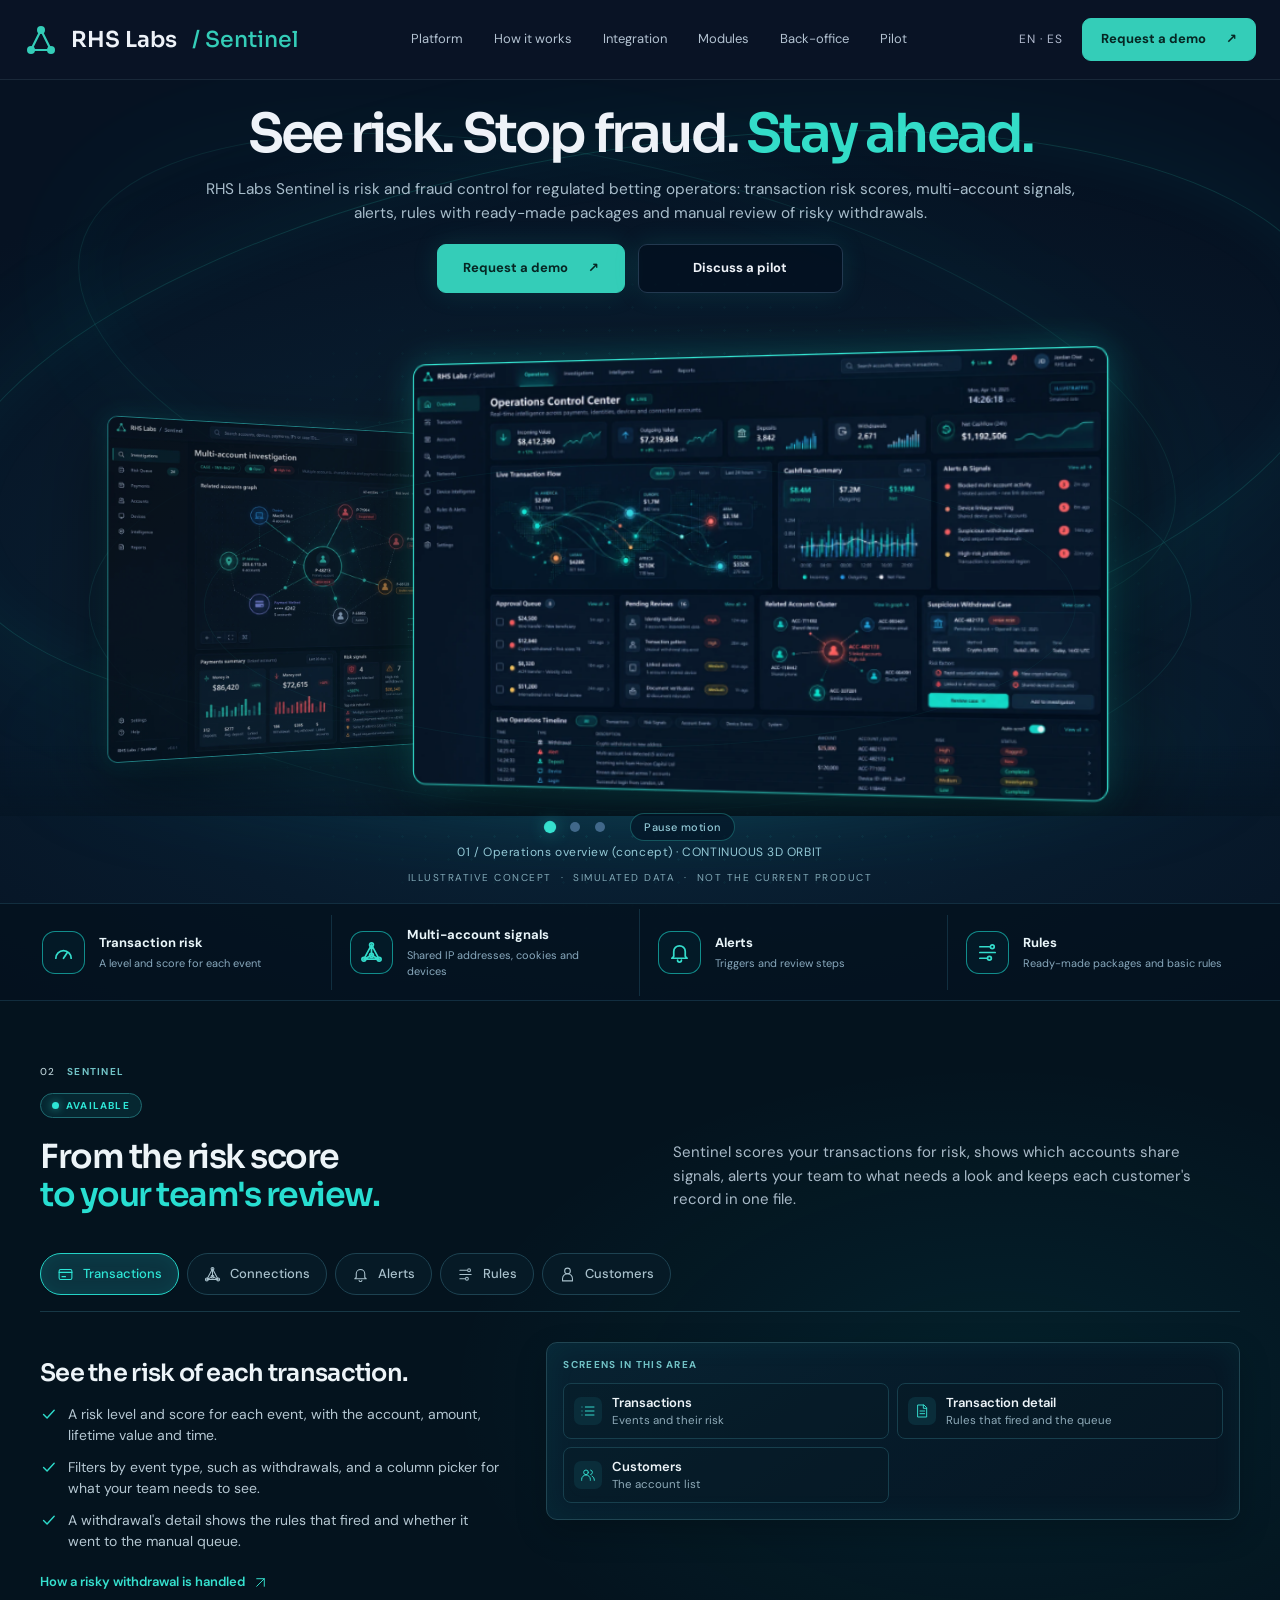
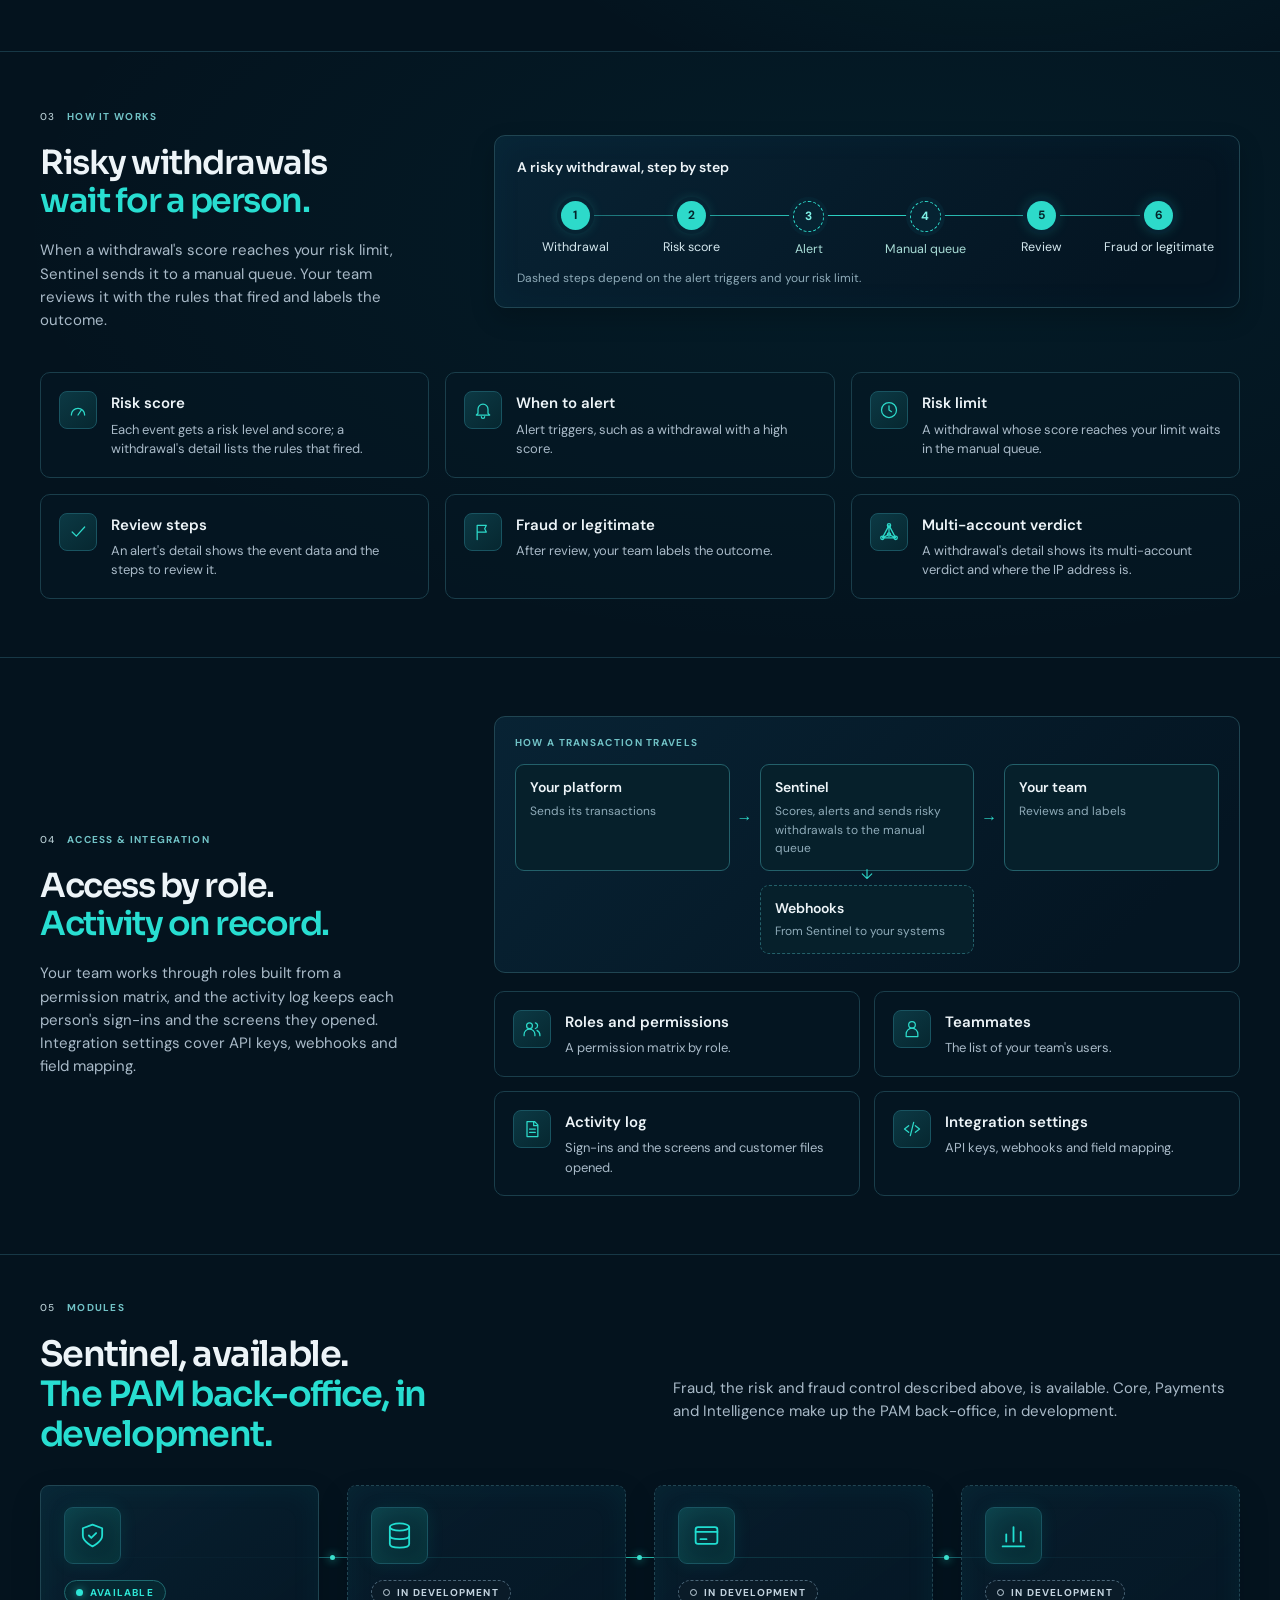
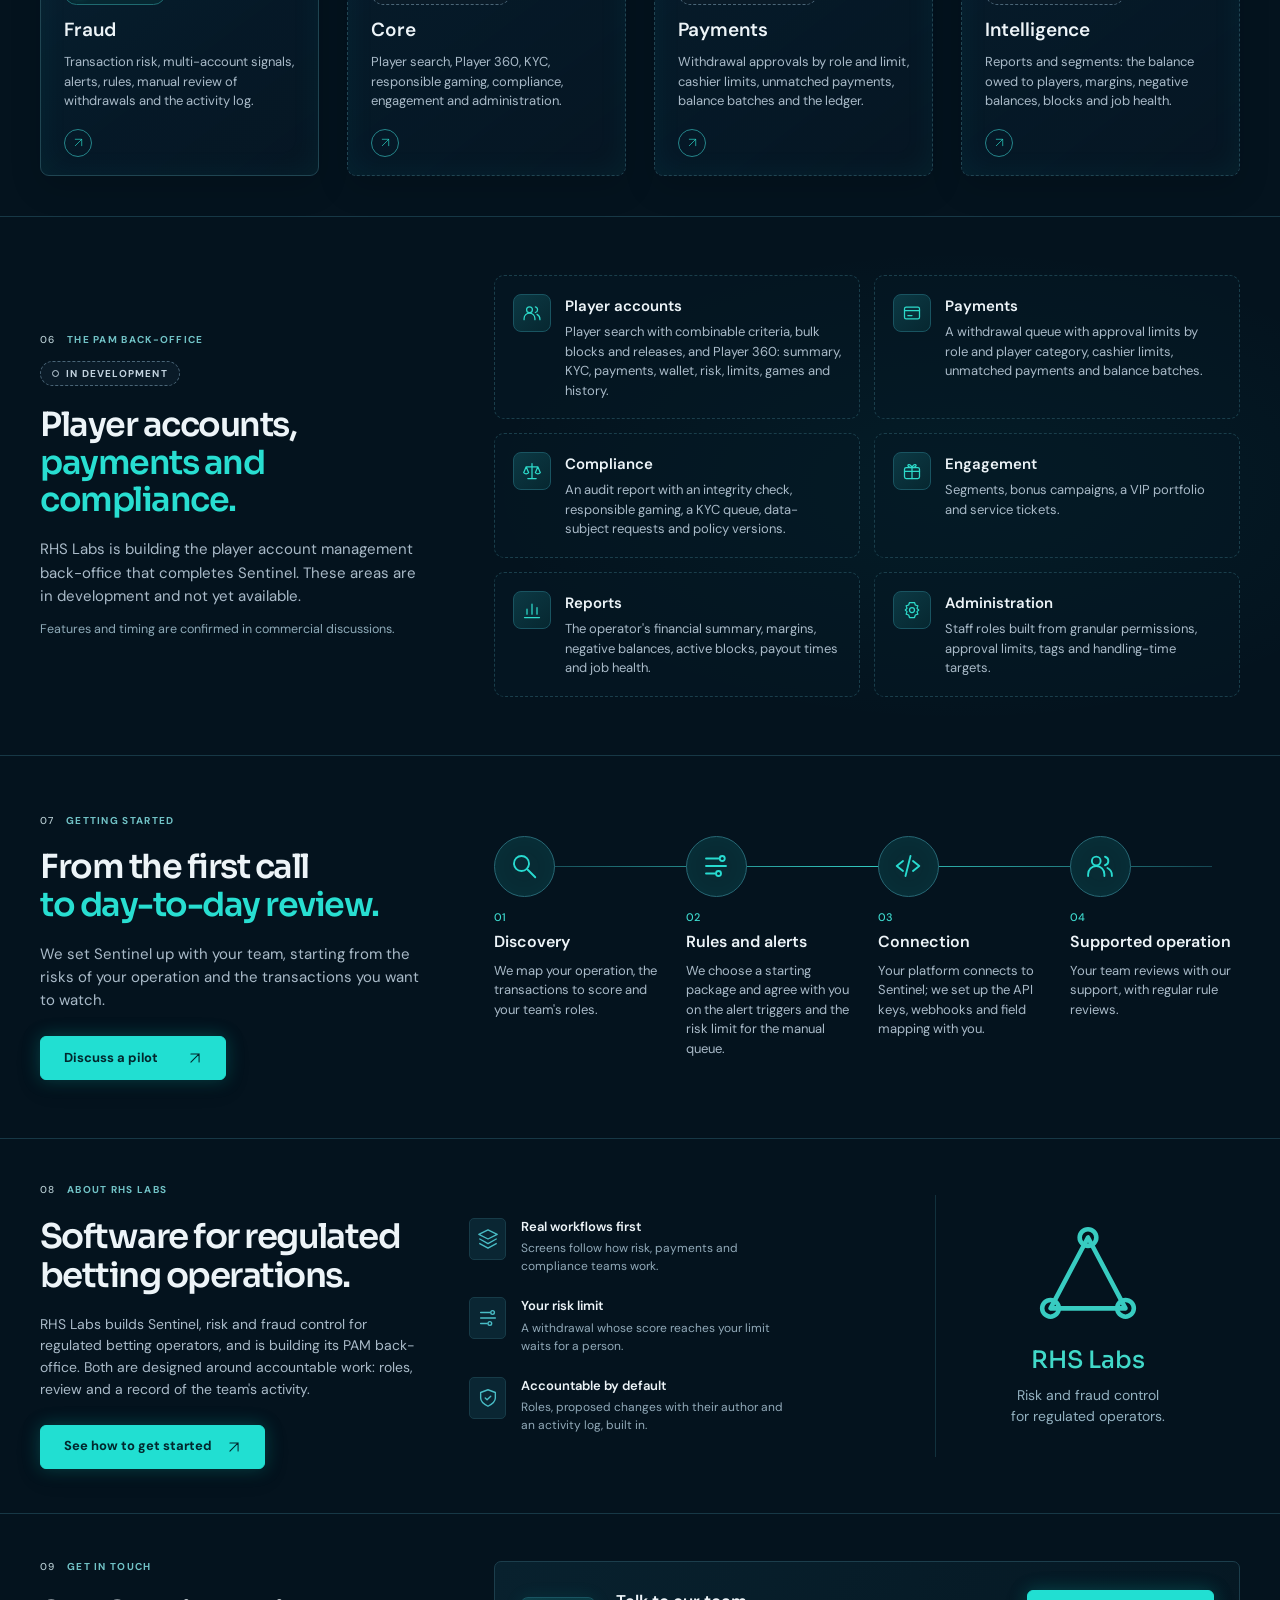
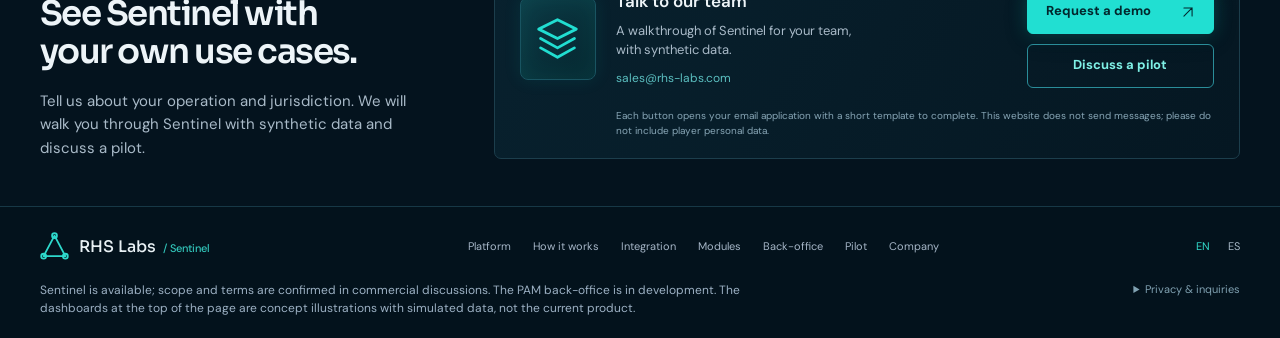
==== commit 92614a1e: "fix(site): multi-account copy audit (RHS-063) - "which accounts share signals" instead of "are conne" ====
--- a/index.html
+++ b/index.html
@@ -46,7 +46,7 @@
   </div></div>
 </section>
 <div class="rhs-content">
-<section id="platform" class="rhs-sector rhs-tour-sector" data-sector="2" data-status="available"><div class="wrap"><div class="rhs-section-heading"><div class="rhs-sector-copy"><span class="rhs-kicker"><b>02</b> SENTINEL</span><span class="rhs-status rhs-status-available">Available</span><h2>From the risk score<br><em>to your team's review.</em></h2><p>Sentinel scores your transactions for risk, shows which accounts are connected, alerts your team to the ones that need a look and keeps each customer's record in one file.</p></div></div><div class="rhs-tour" data-tour><div class="rhs-tour-tabs" role="tablist" aria-label="Sentinel areas"><button type="button" role="tab" class="rhs-tour-tab" id="tour-tab-transactions" aria-controls="tour-transactions" aria-selected="true" tabindex="0"><svg class="rhs-icon " viewBox="0 0 24 24" aria-hidden="true" fill="none" stroke="currentColor" stroke-width="1.5" stroke-linecap="round" stroke-linejoin="round"><rect x="3" y="5" width="18" height="14" rx="2"/><path d="M3 9h18M7 15h5"/></svg><span>Transactions</span></button><button type="button" role="tab" class="rhs-tour-tab" id="tour-tab-connections" aria-controls="tour-connections" aria-selected="false" tabindex="-1"><svg class="rhs-icon " viewBox="0 0 24 24" aria-hidden="true" fill="none" stroke="currentColor" stroke-width="1.5" stroke-linecap="round" stroke-linejoin="round"><path d="m12 4-8 15h16ZM12 4v11M4 19l8-4 8 4"/><circle cx="12" cy="4" r="2"/><circle cx="4" cy="19" r="2"/><circle cx="20" cy="19" r="2"/><circle cx="12" cy="15" r="2"/></svg><span>Connections</span></button><button type="button" role="tab" class="rhs-tour-tab" id="tour-tab-alerts" aria-controls="tour-alerts" aria-selected="false" tabindex="-1"><svg class="rhs-icon " viewBox="0 0 24 24" aria-hidden="true" fill="none" stroke="currentColor" stroke-width="1.5" stroke-linecap="round" stroke-linejoin="round"><path d="M6 16v-5a6 6 0 0 1 12 0v5l2 2H4Z"/><path d="M10 20a2 2 0 0 0 4 0"/></svg><span>Alerts</span></button><button type="button" role="tab" class="rhs-tour-tab" id="tour-tab-rules" aria-controls="tour-rules" aria-selected="false" tabindex="-1"><svg class="rhs-icon " viewBox="0 0 24 24" aria-hidden="true" fill="none" stroke="currentColor" stroke-width="1.5" stroke-linecap="round" stroke-linejoin="round"><path d="M4 6h10M4 12h16M4 18h7"/><circle cx="17" cy="6" r="2"/><circle cx="14" cy="18" r="2"/></svg><span>Rules</span></button><button type="button" role="tab" class="rhs-tour-tab" id="tour-tab-customers" aria-controls="tour-customers" aria-selected="false" tabindex="-1"><svg class="rhs-icon " viewBox="0 0 24 24" aria-hidden="true" fill="none" stroke="currentColor" stroke-width="1.5" stroke-linecap="round" stroke-linejoin="round"><circle cx="12" cy="7" r="4"/><path d="M5 21v-3a7 7 0 0 1 14 0v3Z"/></svg><span>Customers</span></button></div><div class="rhs-tour-panel" role="tabpanel" id="tour-transactions" aria-labelledby="tour-tab-transactions" tabindex="0"><div class="rhs-tour-copy"><h3>See the risk of each transaction.</h3><ul class="rhs-ticks"><li><svg class="rhs-icon " viewBox="0 0 24 24" aria-hidden="true" fill="none" stroke="currentColor" stroke-width="1.5" stroke-linecap="round" stroke-linejoin="round"><path d="m5 12 5 5L20 6"/></svg><span>A risk level and score for each event, with the account, amount, lifetime value and time.</span></li><li><svg class="rhs-icon " viewBox="0 0 24 24" aria-hidden="true" fill="none" stroke="currentColor" stroke-width="1.5" stroke-linecap="round" stroke-linejoin="round"><path d="m5 12 5 5L20 6"/></svg><span>Filters by event type, such as withdrawals, and a column picker for what your team needs to see.</span></li><li><svg class="rhs-icon " viewBox="0 0 24 24" aria-hidden="true" fill="none" stroke="currentColor" stroke-width="1.5" stroke-linecap="round" stroke-linejoin="round"><path d="m5 12 5 5L20 6"/></svg><span>A withdrawal's detail shows the rules that fired and whether it went to the manual queue.</span></li></ul><a class="rhs-more" href="#how">How a risky withdrawal is handled <svg class="rhs-icon " viewBox="0 0 24 24" aria-hidden="true" fill="none" stroke="currentColor" stroke-width="1.5" stroke-linecap="round" stroke-linejoin="round"><path d="M5 19 19 5M5 5h14v14"/></svg></a></div><div class="rhs-tour-visual"><div class="rhs-screens"><p class="rhs-screens-title" id="tour-screens-transactions">Screens in this area</p><ul aria-labelledby="tour-screens-transactions"><li><svg class="rhs-icon " viewBox="0 0 24 24" aria-hidden="true" fill="none" stroke="currentColor" stroke-width="1.5" stroke-linecap="round" stroke-linejoin="round"><path d="M8 6h13M8 12h13M8 18h13M3 6h.01M3 12h.01M3 18h.01"/></svg><b>Transactions</b><small>Events and their risk</small></li><li><svg class="rhs-icon " viewBox="0 0 24 24" aria-hidden="true" fill="none" stroke="currentColor" stroke-width="1.5" stroke-linecap="round" stroke-linejoin="round"><path d="M6 3h9l4 4v14H6ZM14 3v5h5M9 12h7M9 16h7"/></svg><b>Transaction detail</b><small>Rules that fired and the queue</small></li><li><svg class="rhs-icon " viewBox="0 0 24 24" aria-hidden="true" fill="none" stroke="currentColor" stroke-width="1.5" stroke-linecap="round" stroke-linejoin="round"><circle cx="9" cy="8" r="3.5"/><path d="M2.5 20v-1.5a6.5 6.5 0 0 1 13 0V20"/><path d="M16 4.6a3.5 3.5 0 0 1 0 6.8M18 13.6a6.5 6.5 0 0 1 3.5 5.9V20"/></svg><b>Customers</b><small>The account list</small></li></ul></div></div></div><div class="rhs-tour-panel" role="tabpanel" id="tour-connections" aria-labelledby="tour-tab-connections" tabindex="0" hidden><div class="rhs-tour-copy"><h3>See which accounts are connected.</h3><ul class="rhs-ticks"><li><svg class="rhs-icon " viewBox="0 0 24 24" aria-hidden="true" fill="none" stroke="currentColor" stroke-width="1.5" stroke-linecap="round" stroke-linejoin="round"><path d="m5 12 5 5L20 6"/></svg><span>Multi-account signals: accounts that share an IP address, a cookie or a device fingerprint.</span></li><li><svg class="rhs-icon " viewBox="0 0 24 24" aria-hidden="true" fill="none" stroke="currentColor" stroke-width="1.5" stroke-linecap="round" stroke-linejoin="round"><path d="m5 12 5 5L20 6"/></svg><span>A Connections screen, a Links tab on the customer file and the signs of multi-accounting in the transaction list.</span></li><li><svg class="rhs-icon " viewBox="0 0 24 24" aria-hidden="true" fill="none" stroke="currentColor" stroke-width="1.5" stroke-linecap="round" stroke-linejoin="round"><path d="m5 12 5 5L20 6"/></svg><span>Radar, a dashboard of mostly multi-account indicators.</span></li></ul></div><div class="rhs-tour-visual"><div class="rhs-screens"><p class="rhs-screens-title" id="tour-screens-connections">Screens in this area</p><ul aria-labelledby="tour-screens-connections"><li><svg class="rhs-icon " viewBox="0 0 24 24" aria-hidden="true" fill="none" stroke="currentColor" stroke-width="1.5" stroke-linecap="round" stroke-linejoin="round"><path d="m12 4-8 15h16ZM12 4v11M4 19l8-4 8 4"/><circle cx="12" cy="4" r="2"/><circle cx="4" cy="19" r="2"/><circle cx="20" cy="19" r="2"/><circle cx="12" cy="15" r="2"/></svg><b>Connections</b><small>Links between accounts</small></li><li><svg class="rhs-icon " viewBox="0 0 24 24" aria-hidden="true" fill="none" stroke="currentColor" stroke-width="1.5" stroke-linecap="round" stroke-linejoin="round"><path d="M10 14a4 4 0 0 0 5.7 0l3-3a4 4 0 0 0-5.7-5.7l-1 1M14 10a4 4 0 0 0-5.7 0l-3 3a4 4 0 0 0 5.7 5.7l1-1"/></svg><b>Links</b><small>A customer's linked accounts</small></li><li><svg class="rhs-icon " viewBox="0 0 24 24" aria-hidden="true" fill="none" stroke="currentColor" stroke-width="1.5" stroke-linecap="round" stroke-linejoin="round"><path d="m12 3 8 3v6c0 5-8 9-8 9S4 17 4 12V6Z"/><path d="m9 12 2 2 4-4"/></svg><b>Overview</b><small>A customer's fraud signals</small></li><li><svg class="rhs-icon " viewBox="0 0 24 24" aria-hidden="true" fill="none" stroke="currentColor" stroke-width="1.5" stroke-linecap="round" stroke-linejoin="round"><path d="M3 12h4l3-7 4 14 3-7h4"/></svg><b>Radar</b><small>Multi-account indicators</small></li></ul></div></div></div><div class="rhs-tour-panel" role="tabpanel" id="tour-alerts" aria-labelledby="tour-tab-alerts" tabindex="0" hidden><div class="rhs-tour-copy"><h3>Alerts with the steps to review them.</h3><ul class="rhs-ticks"><li><svg class="rhs-icon " viewBox="0 0 24 24" aria-hidden="true" fill="none" stroke="currentColor" stroke-width="1.5" stroke-linecap="round" stroke-linejoin="round"><path d="m5 12 5 5L20 6"/></svg><span>An alert queue, with alerts such as a withdrawal with a high score.</span></li><li><svg class="rhs-icon " viewBox="0 0 24 24" aria-hidden="true" fill="none" stroke="currentColor" stroke-width="1.5" stroke-linecap="round" stroke-linejoin="round"><path d="m5 12 5 5L20 6"/></svg><span>An alert's detail shows the event data and its review steps.</span></li><li><svg class="rhs-icon " viewBox="0 0 24 24" aria-hidden="true" fill="none" stroke="currentColor" stroke-width="1.5" stroke-linecap="round" stroke-linejoin="round"><path d="m5 12 5 5L20 6"/></svg><span>The alert triggers have their own screen, When to alert.</span></li></ul></div><div class="rhs-tour-visual"><div class="rhs-screens"><p class="rhs-screens-title" id="tour-screens-alerts">Screens in this area</p><ul aria-labelledby="tour-screens-alerts"><li><svg class="rhs-icon " viewBox="0 0 24 24" aria-hidden="true" fill="none" stroke="currentColor" stroke-width="1.5" stroke-linecap="round" stroke-linejoin="round"><path d="M6 16v-5a6 6 0 0 1 12 0v5l2 2H4Z"/><path d="M10 20a2 2 0 0 0 4 0"/></svg><b>Alerts</b><small>The alert queue</small></li><li><svg class="rhs-icon " viewBox="0 0 24 24" aria-hidden="true" fill="none" stroke="currentColor" stroke-width="1.5" stroke-linecap="round" stroke-linejoin="round"><rect x="3" y="7" width="18" height="13" rx="2"/><path d="M8 7V5a2 2 0 0 1 2-2h4a2 2 0 0 1 2 2v2M3 13h18"/></svg><b>Alert detail</b><small>Event data and review steps</small></li><li><svg class="rhs-icon " viewBox="0 0 24 24" aria-hidden="true" fill="none" stroke="currentColor" stroke-width="1.5" stroke-linecap="round" stroke-linejoin="round"><path d="M3 12h4l3-7 4 14 3-7h4"/></svg><b>When to alert</b><small>Alert triggers</small></li></ul></div></div></div><div class="rhs-tour-panel" role="tabpanel" id="tour-rules" aria-labelledby="tour-tab-rules" tabindex="0" hidden><div class="rhs-tour-copy"><h3>Rules with ready-made packages.</h3><ul class="rhs-ticks"><li><svg class="rhs-icon " viewBox="0 0 24 24" aria-hidden="true" fill="none" stroke="currentColor" stroke-width="1.5" stroke-linecap="round" stroke-linejoin="round"><path d="m5 12 5 5L20 6"/></svg><span>Ready-made packages to start from, and basic rules by category, multi-accounting included.</span></li><li><svg class="rhs-icon " viewBox="0 0 24 24" aria-hidden="true" fill="none" stroke="currentColor" stroke-width="1.5" stroke-linecap="round" stroke-linejoin="round"><path d="m5 12 5 5L20 6"/></svg><span>Advanced rules, most of them on devices, IP addresses, VPNs and multi-accounting, and a performance view of the rules.</span></li><li><svg class="rhs-icon " viewBox="0 0 24 24" aria-hidden="true" fill="none" stroke="currentColor" stroke-width="1.5" stroke-linecap="round" stroke-linejoin="round"><path d="m5 12 5 5L20 6"/></svg><span>An Approvals screen for proposed changes, showing who proposed them.</span></li></ul></div><div class="rhs-tour-visual"><div class="rhs-screens"><p class="rhs-screens-title" id="tour-screens-rules">Screens in this area</p><ul aria-labelledby="tour-screens-rules"><li><svg class="rhs-icon " viewBox="0 0 24 24" aria-hidden="true" fill="none" stroke="currentColor" stroke-width="1.5" stroke-linecap="round" stroke-linejoin="round"><path d="m2 7 10-5 10 5-10 5ZM3 12l9 5 9-5M3 17l9 5 9-5"/></svg><b>Basic rules</b><small>Packages and categories</small></li><li><svg class="rhs-icon " viewBox="0 0 24 24" aria-hidden="true" fill="none" stroke="currentColor" stroke-width="1.5" stroke-linecap="round" stroke-linejoin="round"><path d="m9 3-1 3-3 1 1 3-2 2 2 2-1 3 3 1 1 3h6l1-3 3-1-1-3 2-2-2-2 1-3-3-1-1-3Z"/><circle cx="12" cy="12" r="3"/></svg><b>Advanced rules</b><small>Device, IP, VPN and multi-account rules</small></li><li><svg class="rhs-icon " viewBox="0 0 24 24" aria-hidden="true" fill="none" stroke="currentColor" stroke-width="1.5" stroke-linecap="round" stroke-linejoin="round"><path d="M3 21h18M6 17v-6m6 6V5m6 12v-8"/></svg><b>Performance</b><small>How the rules perform</small></li><li><svg class="rhs-icon " viewBox="0 0 24 24" aria-hidden="true" fill="none" stroke="currentColor" stroke-width="1.5" stroke-linecap="round" stroke-linejoin="round"><path d="m3 12 4 4 7-8M10 16l1 1 10-11"/></svg><b>Approvals</b><small>Proposed changes</small></li></ul></div></div></div><div class="rhs-tour-panel" role="tabpanel" id="tour-customers" aria-labelledby="tour-tab-customers" tabindex="0" hidden><div class="rhs-tour-copy"><h3>One file for each customer.</h3><ul class="rhs-ticks"><li><svg class="rhs-icon " viewBox="0 0 24 24" aria-hidden="true" fill="none" stroke="currentColor" stroke-width="1.5" stroke-linecap="round" stroke-linejoin="round"><path d="m5 12 5 5L20 6"/></svg><span>The customer record: status, KYC, key dates, balance, lifetime value and country.</span></li><li><svg class="rhs-icon " viewBox="0 0 24 24" aria-hidden="true" fill="none" stroke="currentColor" stroke-width="1.5" stroke-linecap="round" stroke-linejoin="round"><path d="m5 12 5 5L20 6"/></svg><span>A timeline of deposits and withdrawals, the bets, and the history of actions on the account.</span></li><li><svg class="rhs-icon " viewBox="0 0 24 24" aria-hidden="true" fill="none" stroke="currentColor" stroke-width="1.5" stroke-linecap="round" stroke-linejoin="round"><path d="m5 12 5 5L20 6"/></svg><span>Search from any screen with Ctrl+K.</span></li></ul><a class="rhs-more" href="#security">Access and integration <svg class="rhs-icon " viewBox="0 0 24 24" aria-hidden="true" fill="none" stroke="currentColor" stroke-width="1.5" stroke-linecap="round" stroke-linejoin="round"><path d="M5 19 19 5M5 5h14v14"/></svg></a></div><div class="rhs-tour-visual"><div class="rhs-screens"><p class="rhs-screens-title" id="tour-screens-customers">Screens in this area</p><ul aria-labelledby="tour-screens-customers"><li><svg class="rhs-icon " viewBox="0 0 24 24" aria-hidden="true" fill="none" stroke="currentColor" stroke-width="1.5" stroke-linecap="round" stroke-linejoin="round"><circle cx="9" cy="8" r="3.5"/><path d="M2.5 20v-1.5a6.5 6.5 0 0 1 13 0V20"/><path d="M16 4.6a3.5 3.5 0 0 1 0 6.8M18 13.6a6.5 6.5 0 0 1 3.5 5.9V20"/></svg><b>Customers</b><small>The account list</small></li><li><svg class="rhs-icon " viewBox="0 0 24 24" aria-hidden="true" fill="none" stroke="currentColor" stroke-width="1.5" stroke-linecap="round" stroke-linejoin="round"><circle cx="12" cy="7" r="4"/><path d="M5 21v-3a7 7 0 0 1 14 0v3Z"/></svg><b>Customer file</b><small>Record, timeline, bets and history</small></li><li><svg class="rhs-icon " viewBox="0 0 24 24" aria-hidden="true" fill="none" stroke="currentColor" stroke-width="1.5" stroke-linecap="round" stroke-linejoin="round"><circle cx="10" cy="10" r="6"/><path d="m15 15 6 6"/></svg><b>Global search</b><small>Ctrl+K from any screen</small></li></ul></div></div></div></div></div></section>
+<section id="platform" class="rhs-sector rhs-tour-sector" data-sector="2" data-status="available"><div class="wrap"><div class="rhs-section-heading"><div class="rhs-sector-copy"><span class="rhs-kicker"><b>02</b> SENTINEL</span><span class="rhs-status rhs-status-available">Available</span><h2>From the risk score<br><em>to your team's review.</em></h2><p>Sentinel scores your transactions for risk, shows which accounts share signals, alerts your team to what needs a look and keeps each customer's record in one file.</p></div></div><div class="rhs-tour" data-tour><div class="rhs-tour-tabs" role="tablist" aria-label="Sentinel areas"><button type="button" role="tab" class="rhs-tour-tab" id="tour-tab-transactions" aria-controls="tour-transactions" aria-selected="true" tabindex="0"><svg class="rhs-icon " viewBox="0 0 24 24" aria-hidden="true" fill="none" stroke="currentColor" stroke-width="1.5" stroke-linecap="round" stroke-linejoin="round"><rect x="3" y="5" width="18" height="14" rx="2"/><path d="M3 9h18M7 15h5"/></svg><span>Transactions</span></button><button type="button" role="tab" class="rhs-tour-tab" id="tour-tab-connections" aria-controls="tour-connections" aria-selected="false" tabindex="-1"><svg class="rhs-icon " viewBox="0 0 24 24" aria-hidden="true" fill="none" stroke="currentColor" stroke-width="1.5" stroke-linecap="round" stroke-linejoin="round"><path d="m12 4-8 15h16ZM12 4v11M4 19l8-4 8 4"/><circle cx="12" cy="4" r="2"/><circle cx="4" cy="19" r="2"/><circle cx="20" cy="19" r="2"/><circle cx="12" cy="15" r="2"/></svg><span>Connections</span></button><button type="button" role="tab" class="rhs-tour-tab" id="tour-tab-alerts" aria-controls="tour-alerts" aria-selected="false" tabindex="-1"><svg class="rhs-icon " viewBox="0 0 24 24" aria-hidden="true" fill="none" stroke="currentColor" stroke-width="1.5" stroke-linecap="round" stroke-linejoin="round"><path d="M6 16v-5a6 6 0 0 1 12 0v5l2 2H4Z"/><path d="M10 20a2 2 0 0 0 4 0"/></svg><span>Alerts</span></button><button type="button" role="tab" class="rhs-tour-tab" id="tour-tab-rules" aria-controls="tour-rules" aria-selected="false" tabindex="-1"><svg class="rhs-icon " viewBox="0 0 24 24" aria-hidden="true" fill="none" stroke="currentColor" stroke-width="1.5" stroke-linecap="round" stroke-linejoin="round"><path d="M4 6h10M4 12h16M4 18h7"/><circle cx="17" cy="6" r="2"/><circle cx="14" cy="18" r="2"/></svg><span>Rules</span></button><button type="button" role="tab" class="rhs-tour-tab" id="tour-tab-customers" aria-controls="tour-customers" aria-selected="false" tabindex="-1"><svg class="rhs-icon " viewBox="0 0 24 24" aria-hidden="true" fill="none" stroke="currentColor" stroke-width="1.5" stroke-linecap="round" stroke-linejoin="round"><circle cx="12" cy="7" r="4"/><path d="M5 21v-3a7 7 0 0 1 14 0v3Z"/></svg><span>Customers</span></button></div><div class="rhs-tour-panel" role="tabpanel" id="tour-transactions" aria-labelledby="tour-tab-transactions" tabindex="0"><div class="rhs-tour-copy"><h3>See the risk of each transaction.</h3><ul class="rhs-ticks"><li><svg class="rhs-icon " viewBox="0 0 24 24" aria-hidden="true" fill="none" stroke="currentColor" stroke-width="1.5" stroke-linecap="round" stroke-linejoin="round"><path d="m5 12 5 5L20 6"/></svg><span>A risk level and score for each event, with the account, amount, lifetime value and time.</span></li><li><svg class="rhs-icon " viewBox="0 0 24 24" aria-hidden="true" fill="none" stroke="currentColor" stroke-width="1.5" stroke-linecap="round" stroke-linejoin="round"><path d="m5 12 5 5L20 6"/></svg><span>Filters by event type, such as withdrawals, and a column picker for what your team needs to see.</span></li><li><svg class="rhs-icon " viewBox="0 0 24 24" aria-hidden="true" fill="none" stroke="currentColor" stroke-width="1.5" stroke-linecap="round" stroke-linejoin="round"><path d="m5 12 5 5L20 6"/></svg><span>A withdrawal's detail shows the rules that fired and whether it went to the manual queue.</span></li></ul><a class="rhs-more" href="#how">How a risky withdrawal is handled <svg class="rhs-icon " viewBox="0 0 24 24" aria-hidden="true" fill="none" stroke="currentColor" stroke-width="1.5" stroke-linecap="round" stroke-linejoin="round"><path d="M5 19 19 5M5 5h14v14"/></svg></a></div><div class="rhs-tour-visual"><div class="rhs-screens"><p class="rhs-screens-title" id="tour-screens-transactions">Screens in this area</p><ul aria-labelledby="tour-screens-transactions"><li><svg class="rhs-icon " viewBox="0 0 24 24" aria-hidden="true" fill="none" stroke="currentColor" stroke-width="1.5" stroke-linecap="round" stroke-linejoin="round"><path d="M8 6h13M8 12h13M8 18h13M3 6h.01M3 12h.01M3 18h.01"/></svg><b>Transactions</b><small>Events and their risk</small></li><li><svg class="rhs-icon " viewBox="0 0 24 24" aria-hidden="true" fill="none" stroke="currentColor" stroke-width="1.5" stroke-linecap="round" stroke-linejoin="round"><path d="M6 3h9l4 4v14H6ZM14 3v5h5M9 12h7M9 16h7"/></svg><b>Transaction detail</b><small>Rules that fired and the queue</small></li><li><svg class="rhs-icon " viewBox="0 0 24 24" aria-hidden="true" fill="none" stroke="currentColor" stroke-width="1.5" stroke-linecap="round" stroke-linejoin="round"><circle cx="9" cy="8" r="3.5"/><path d="M2.5 20v-1.5a6.5 6.5 0 0 1 13 0V20"/><path d="M16 4.6a3.5 3.5 0 0 1 0 6.8M18 13.6a6.5 6.5 0 0 1 3.5 5.9V20"/></svg><b>Customers</b><small>The account list</small></li></ul></div></div></div><div class="rhs-tour-panel" role="tabpanel" id="tour-connections" aria-labelledby="tour-tab-connections" tabindex="0" hidden><div class="rhs-tour-copy"><h3>See which accounts share signals.</h3><ul class="rhs-ticks"><li><svg class="rhs-icon " viewBox="0 0 24 24" aria-hidden="true" fill="none" stroke="currentColor" stroke-width="1.5" stroke-linecap="round" stroke-linejoin="round"><path d="m5 12 5 5L20 6"/></svg><span>Multi-account signals: accounts that share an IP address, a cookie or a device fingerprint.</span></li><li><svg class="rhs-icon " viewBox="0 0 24 24" aria-hidden="true" fill="none" stroke="currentColor" stroke-width="1.5" stroke-linecap="round" stroke-linejoin="round"><path d="m5 12 5 5L20 6"/></svg><span>A Connections screen, a Links tab on the customer file and the signs of multi-accounting in the transaction list.</span></li><li><svg class="rhs-icon " viewBox="0 0 24 24" aria-hidden="true" fill="none" stroke="currentColor" stroke-width="1.5" stroke-linecap="round" stroke-linejoin="round"><path d="m5 12 5 5L20 6"/></svg><span>Radar, a dashboard of mostly multi-account indicators.</span></li></ul></div><div class="rhs-tour-visual"><div class="rhs-screens"><p class="rhs-screens-title" id="tour-screens-connections">Screens in this area</p><ul aria-labelledby="tour-screens-connections"><li><svg class="rhs-icon " viewBox="0 0 24 24" aria-hidden="true" fill="none" stroke="currentColor" stroke-width="1.5" stroke-linecap="round" stroke-linejoin="round"><path d="m12 4-8 15h16ZM12 4v11M4 19l8-4 8 4"/><circle cx="12" cy="4" r="2"/><circle cx="4" cy="19" r="2"/><circle cx="20" cy="19" r="2"/><circle cx="12" cy="15" r="2"/></svg><b>Connections</b><small>Links between accounts</small></li><li><svg class="rhs-icon " viewBox="0 0 24 24" aria-hidden="true" fill="none" stroke="currentColor" stroke-width="1.5" stroke-linecap="round" stroke-linejoin="round"><path d="M10 14a4 4 0 0 0 5.7 0l3-3a4 4 0 0 0-5.7-5.7l-1 1M14 10a4 4 0 0 0-5.7 0l-3 3a4 4 0 0 0 5.7 5.7l1-1"/></svg><b>Links</b><small>A customer's linked accounts</small></li><li><svg class="rhs-icon " viewBox="0 0 24 24" aria-hidden="true" fill="none" stroke="currentColor" stroke-width="1.5" stroke-linecap="round" stroke-linejoin="round"><path d="m12 3 8 3v6c0 5-8 9-8 9S4 17 4 12V6Z"/><path d="m9 12 2 2 4-4"/></svg><b>Overview</b><small>A customer's fraud signals</small></li><li><svg class="rhs-icon " viewBox="0 0 24 24" aria-hidden="true" fill="none" stroke="currentColor" stroke-width="1.5" stroke-linecap="round" stroke-linejoin="round"><path d="M3 12h4l3-7 4 14 3-7h4"/></svg><b>Radar</b><small>Multi-account indicators</small></li></ul></div></div></div><div class="rhs-tour-panel" role="tabpanel" id="tour-alerts" aria-labelledby="tour-tab-alerts" tabindex="0" hidden><div class="rhs-tour-copy"><h3>Alerts with the steps to review them.</h3><ul class="rhs-ticks"><li><svg class="rhs-icon " viewBox="0 0 24 24" aria-hidden="true" fill="none" stroke="currentColor" stroke-width="1.5" stroke-linecap="round" stroke-linejoin="round"><path d="m5 12 5 5L20 6"/></svg><span>An alert queue, with alerts such as a withdrawal with a high score.</span></li><li><svg class="rhs-icon " viewBox="0 0 24 24" aria-hidden="true" fill="none" stroke="currentColor" stroke-width="1.5" stroke-linecap="round" stroke-linejoin="round"><path d="m5 12 5 5L20 6"/></svg><span>An alert's detail shows the event data and its review steps.</span></li><li><svg class="rhs-icon " viewBox="0 0 24 24" aria-hidden="true" fill="none" stroke="currentColor" stroke-width="1.5" stroke-linecap="round" stroke-linejoin="round"><path d="m5 12 5 5L20 6"/></svg><span>The alert triggers have their own screen, When to alert.</span></li></ul></div><div class="rhs-tour-visual"><div class="rhs-screens"><p class="rhs-screens-title" id="tour-screens-alerts">Screens in this area</p><ul aria-labelledby="tour-screens-alerts"><li><svg class="rhs-icon " viewBox="0 0 24 24" aria-hidden="true" fill="none" stroke="currentColor" stroke-width="1.5" stroke-linecap="round" stroke-linejoin="round"><path d="M6 16v-5a6 6 0 0 1 12 0v5l2 2H4Z"/><path d="M10 20a2 2 0 0 0 4 0"/></svg><b>Alerts</b><small>The alert queue</small></li><li><svg class="rhs-icon " viewBox="0 0 24 24" aria-hidden="true" fill="none" stroke="currentColor" stroke-width="1.5" stroke-linecap="round" stroke-linejoin="round"><rect x="3" y="7" width="18" height="13" rx="2"/><path d="M8 7V5a2 2 0 0 1 2-2h4a2 2 0 0 1 2 2v2M3 13h18"/></svg><b>Alert detail</b><small>Event data and review steps</small></li><li><svg class="rhs-icon " viewBox="0 0 24 24" aria-hidden="true" fill="none" stroke="currentColor" stroke-width="1.5" stroke-linecap="round" stroke-linejoin="round"><path d="M3 12h4l3-7 4 14 3-7h4"/></svg><b>When to alert</b><small>Alert triggers</small></li></ul></div></div></div><div class="rhs-tour-panel" role="tabpanel" id="tour-rules" aria-labelledby="tour-tab-rules" tabindex="0" hidden><div class="rhs-tour-copy"><h3>Rules with ready-made packages.</h3><ul class="rhs-ticks"><li><svg class="rhs-icon " viewBox="0 0 24 24" aria-hidden="true" fill="none" stroke="currentColor" stroke-width="1.5" stroke-linecap="round" stroke-linejoin="round"><path d="m5 12 5 5L20 6"/></svg><span>Ready-made packages to start from, and basic rules by category, multi-accounting included.</span></li><li><svg class="rhs-icon " viewBox="0 0 24 24" aria-hidden="true" fill="none" stroke="currentColor" stroke-width="1.5" stroke-linecap="round" stroke-linejoin="round"><path d="m5 12 5 5L20 6"/></svg><span>Advanced rules, most of them on devices, IP addresses, VPNs and multi-accounting, and a performance view of the rules.</span></li><li><svg class="rhs-icon " viewBox="0 0 24 24" aria-hidden="true" fill="none" stroke="currentColor" stroke-width="1.5" stroke-linecap="round" stroke-linejoin="round"><path d="m5 12 5 5L20 6"/></svg><span>An Approvals screen for proposed changes, showing who proposed them.</span></li></ul></div><div class="rhs-tour-visual"><div class="rhs-screens"><p class="rhs-screens-title" id="tour-screens-rules">Screens in this area</p><ul aria-labelledby="tour-screens-rules"><li><svg class="rhs-icon " viewBox="0 0 24 24" aria-hidden="true" fill="none" stroke="currentColor" stroke-width="1.5" stroke-linecap="round" stroke-linejoin="round"><path d="m2 7 10-5 10 5-10 5ZM3 12l9 5 9-5M3 17l9 5 9-5"/></svg><b>Basic rules</b><small>Packages and categories</small></li><li><svg class="rhs-icon " viewBox="0 0 24 24" aria-hidden="true" fill="none" stroke="currentColor" stroke-width="1.5" stroke-linecap="round" stroke-linejoin="round"><path d="m9 3-1 3-3 1 1 3-2 2 2 2-1 3 3 1 1 3h6l1-3 3-1-1-3 2-2-2-2 1-3-3-1-1-3Z"/><circle cx="12" cy="12" r="3"/></svg><b>Advanced rules</b><small>Device, IP, VPN and multi-account rules</small></li><li><svg class="rhs-icon " viewBox="0 0 24 24" aria-hidden="true" fill="none" stroke="currentColor" stroke-width="1.5" stroke-linecap="round" stroke-linejoin="round"><path d="M3 21h18M6 17v-6m6 6V5m6 12v-8"/></svg><b>Performance</b><small>How the rules perform</small></li><li><svg class="rhs-icon " viewBox="0 0 24 24" aria-hidden="true" fill="none" stroke="currentColor" stroke-width="1.5" stroke-linecap="round" stroke-linejoin="round"><path d="m3 12 4 4 7-8M10 16l1 1 10-11"/></svg><b>Approvals</b><small>Proposed changes</small></li></ul></div></div></div><div class="rhs-tour-panel" role="tabpanel" id="tour-customers" aria-labelledby="tour-tab-customers" tabindex="0" hidden><div class="rhs-tour-copy"><h3>One file for each customer.</h3><ul class="rhs-ticks"><li><svg class="rhs-icon " viewBox="0 0 24 24" aria-hidden="true" fill="none" stroke="currentColor" stroke-width="1.5" stroke-linecap="round" stroke-linejoin="round"><path d="m5 12 5 5L20 6"/></svg><span>The customer record: status, KYC, key dates, balance, lifetime value and country.</span></li><li><svg class="rhs-icon " viewBox="0 0 24 24" aria-hidden="true" fill="none" stroke="currentColor" stroke-width="1.5" stroke-linecap="round" stroke-linejoin="round"><path d="m5 12 5 5L20 6"/></svg><span>A timeline of deposits and withdrawals, the bets, and the history of actions on the account.</span></li><li><svg class="rhs-icon " viewBox="0 0 24 24" aria-hidden="true" fill="none" stroke="currentColor" stroke-width="1.5" stroke-linecap="round" stroke-linejoin="round"><path d="m5 12 5 5L20 6"/></svg><span>Search from any screen with Ctrl+K.</span></li></ul><a class="rhs-more" href="#security">Access and integration <svg class="rhs-icon " viewBox="0 0 24 24" aria-hidden="true" fill="none" stroke="currentColor" stroke-width="1.5" stroke-linecap="round" stroke-linejoin="round"><path d="M5 19 19 5M5 5h14v14"/></svg></a></div><div class="rhs-tour-visual"><div class="rhs-screens"><p class="rhs-screens-title" id="tour-screens-customers">Screens in this area</p><ul aria-labelledby="tour-screens-customers"><li><svg class="rhs-icon " viewBox="0 0 24 24" aria-hidden="true" fill="none" stroke="currentColor" stroke-width="1.5" stroke-linecap="round" stroke-linejoin="round"><circle cx="9" cy="8" r="3.5"/><path d="M2.5 20v-1.5a6.5 6.5 0 0 1 13 0V20"/><path d="M16 4.6a3.5 3.5 0 0 1 0 6.8M18 13.6a6.5 6.5 0 0 1 3.5 5.9V20"/></svg><b>Customers</b><small>The account list</small></li><li><svg class="rhs-icon " viewBox="0 0 24 24" aria-hidden="true" fill="none" stroke="currentColor" stroke-width="1.5" stroke-linecap="round" stroke-linejoin="round"><circle cx="12" cy="7" r="4"/><path d="M5 21v-3a7 7 0 0 1 14 0v3Z"/></svg><b>Customer file</b><small>Record, timeline, bets and history</small></li><li><svg class="rhs-icon " viewBox="0 0 24 24" aria-hidden="true" fill="none" stroke="currentColor" stroke-width="1.5" stroke-linecap="round" stroke-linejoin="round"><circle cx="10" cy="10" r="6"/><path d="m15 15 6 6"/></svg><b>Global search</b><small>Ctrl+K from any screen</small></li></ul></div></div></div></div></div></section>
 <section id="how" class="rhs-sector rhs-payments-sector rhs-how" data-sector="3" data-status="available"><span id="payments" class="rhs-anchor"></span><div class="wrap"><div class="rhs-split"><div class="rhs-sector-copy"><span class="rhs-kicker"><b>03</b> HOW IT WORKS</span><h2>Risky withdrawals<br><em>wait for a person.</em></h2><p>When a withdrawal's score reaches your risk limit, Sentinel sends it to a manual queue. Your team reviews it with the rules that fired and labels the outcome.</p></div><figure class="rhs-flow"><figcaption><b>A risky withdrawal, step by step</b></figcaption><ol class="rhs-flow-steps"><li class="rhs-flow-step"><span>Withdrawal</span></li><li class="rhs-flow-step"><span>Risk score</span></li><li class="rhs-flow-step rhs-flow-optional"><span>Alert</span></li><li class="rhs-flow-step rhs-flow-optional"><span>Manual queue</span></li><li class="rhs-flow-step"><span>Review</span></li><li class="rhs-flow-step"><span>Fraud or legitimate</span></li></ol><p class="rhs-flow-note">Dashed steps depend on the alert triggers and your risk limit.</p></figure></div><ul class="rhs-capabilities"><li><span class="rhs-mini-icon"><svg class="rhs-icon " viewBox="0 0 24 24" aria-hidden="true" fill="none" stroke="currentColor" stroke-width="1.5" stroke-linecap="round" stroke-linejoin="round"><path d="M4 18a8 8 0 1 1 16 0M12 18l4-6"/></svg></span><div><h3>Risk score</h3><p>Each event gets a risk level and score; a withdrawal's detail lists the rules that fired.</p></div></li><li><span class="rhs-mini-icon"><svg class="rhs-icon " viewBox="0 0 24 24" aria-hidden="true" fill="none" stroke="currentColor" stroke-width="1.5" stroke-linecap="round" stroke-linejoin="round"><path d="M6 16v-5a6 6 0 0 1 12 0v5l2 2H4Z"/><path d="M10 20a2 2 0 0 0 4 0"/></svg></span><div><h3>When to alert</h3><p>Alert triggers, such as a withdrawal with a high score.</p></div></li><li><span class="rhs-mini-icon"><svg class="rhs-icon " viewBox="0 0 24 24" aria-hidden="true" fill="none" stroke="currentColor" stroke-width="1.5" stroke-linecap="round" stroke-linejoin="round"><circle cx="12" cy="12" r="9"/><path d="M12 7v5l3 2"/></svg></span><div><h3>Risk limit</h3><p>A withdrawal whose score reaches your limit waits in the manual queue.</p></div></li><li><span class="rhs-mini-icon"><svg class="rhs-icon " viewBox="0 0 24 24" aria-hidden="true" fill="none" stroke="currentColor" stroke-width="1.5" stroke-linecap="round" stroke-linejoin="round"><path d="m5 12 5 5L20 6"/></svg></span><div><h3>Review steps</h3><p>An alert's detail shows the event data and the steps to review it.</p></div></li><li><span class="rhs-mini-icon"><svg class="rhs-icon " viewBox="0 0 24 24" aria-hidden="true" fill="none" stroke="currentColor" stroke-width="1.5" stroke-linecap="round" stroke-linejoin="round"><path d="M5 21V4M5 4h11l-2 4 2 4H5"/></svg></span><div><h3>Fraud or legitimate</h3><p>After review, your team labels the outcome.</p></div></li><li><span class="rhs-mini-icon"><svg class="rhs-icon " viewBox="0 0 24 24" aria-hidden="true" fill="none" stroke="currentColor" stroke-width="1.5" stroke-linecap="round" stroke-linejoin="round"><path d="m12 4-8 15h16ZM12 4v11M4 19l8-4 8 4"/><circle cx="12" cy="4" r="2"/><circle cx="4" cy="19" r="2"/><circle cx="20" cy="19" r="2"/><circle cx="12" cy="15" r="2"/></svg></span><div><h3>Multi-account verdict</h3><p>A withdrawal's detail shows its multi-account verdict and where the IP address is.</p></div></li></ul></div></section>
 <section id="security" class="rhs-sector rhs-security" data-sector="4" data-status="available"><div class="wrap"><div class="rhs-split"><div class="rhs-sector-copy"><span class="rhs-kicker"><b>04</b> ACCESS & INTEGRATION</span><h2>Access by role.<br><em>Activity on record.</em></h2><p>Your team works through roles built from a permission matrix, and the activity log keeps each person's sign-ins and the screens they opened. Integration settings cover API keys, webhooks and field mapping.</p></div><div class="rhs-security-visual"><figure class="rhs-arch"><figcaption>How a transaction travels</figcaption><ol><li><b>Your platform</b><small>Sends its transactions</small></li><li><b>Sentinel</b><small>Scores, alerts and sends risky withdrawals to the manual queue</small></li><li><b>Your team</b><small>Reviews and labels</small></li></ol><p class="rhs-arch-idp rhs-arch-out"><b>Webhooks</b><small>From Sentinel to your systems</small></p></figure><ul class="rhs-control-grid rhs-security-list"><li><span class="rhs-mini-icon"><svg class="rhs-icon " viewBox="0 0 24 24" aria-hidden="true" fill="none" stroke="currentColor" stroke-width="1.5" stroke-linecap="round" stroke-linejoin="round"><circle cx="9" cy="8" r="3.5"/><path d="M2.5 20v-1.5a6.5 6.5 0 0 1 13 0V20"/><path d="M16 4.6a3.5 3.5 0 0 1 0 6.8M18 13.6a6.5 6.5 0 0 1 3.5 5.9V20"/></svg></span><div><h3>Roles and permissions</h3><p>A permission matrix by role.</p></div></li><li><span class="rhs-mini-icon"><svg class="rhs-icon " viewBox="0 0 24 24" aria-hidden="true" fill="none" stroke="currentColor" stroke-width="1.5" stroke-linecap="round" stroke-linejoin="round"><circle cx="12" cy="7" r="4"/><path d="M5 21v-3a7 7 0 0 1 14 0v3Z"/></svg></span><div><h3>Teammates</h3><p>The list of your team's users.</p></div></li><li><span class="rhs-mini-icon"><svg class="rhs-icon " viewBox="0 0 24 24" aria-hidden="true" fill="none" stroke="currentColor" stroke-width="1.5" stroke-linecap="round" stroke-linejoin="round"><path d="M6 3h9l4 4v14H6ZM14 3v5h5M9 12h7M9 16h7"/></svg></span><div><h3>Activity log</h3><p>Sign-ins and the screens and customer files opened.</p></div></li><li><span class="rhs-mini-icon"><svg class="rhs-icon " viewBox="0 0 24 24" aria-hidden="true" fill="none" stroke="currentColor" stroke-width="1.5" stroke-linecap="round" stroke-linejoin="round"><path d="m8 8-5 4 5 4M16 8l5 4-5 4M14 4l-4 16"/></svg></span><div><h3>Integration settings</h3><p>API keys, webhooks and field mapping.</p></div></li></ul></div></div></div></section>
 <section id="modules" class="rhs-sector rhs-products" data-sector="5"><span id="intelligence" class="rhs-anchor"></span><div class="wrap"><div class="rhs-products-heading"><div class="rhs-sector-copy"><span class="rhs-kicker"><b>05</b> MODULES</span><h2>Sentinel, available.<br><em>The PAM back-office, in development.</em></h2><p>Fraud, the risk and fraud control described above, is available. Core, Payments and Intelligence make up the PAM back-office, in development.</p></div></div><div class="rhs-product-grid"><article class="rhs-product" data-status="available"><span class="rhs-icon-box"><svg class="rhs-icon " viewBox="0 0 24 24" aria-hidden="true" fill="none" stroke="currentColor" stroke-width="1.5" stroke-linecap="round" stroke-linejoin="round"><path d="m12 3 8 3v6c0 5-8 9-8 9S4 17 4 12V6Z"/><path d="m9 12 2 2 4-4"/></svg></span><span class="rhs-status rhs-status-available">Available</span><h3>Fraud</h3><p>Transaction risk, multi-account signals, alerts, rules, manual review of withdrawals and the activity log.</p><a class="rhs-card-link" href="#platform" aria-label="See Fraud"><svg class="rhs-icon " viewBox="0 0 24 24" aria-hidden="true" fill="none" stroke="currentColor" stroke-width="1.5" stroke-linecap="round" stroke-linejoin="round"><path d="M5 19 19 5M5 5h14v14"/></svg></a></article><article class="rhs-product" data-status="development"><span class="rhs-icon-box"><svg class="rhs-icon " viewBox="0 0 24 24" aria-hidden="true" fill="none" stroke="currentColor" stroke-width="1.5" stroke-linecap="round" stroke-linejoin="round"><ellipse cx="12" cy="5" rx="8" ry="3"/><path d="M4 5v14c0 4 16 4 16 0V5M4 12c0 4 16 4 16 0"/></svg></span><span class="rhs-status rhs-status-development">In development</span><h3>Core</h3><p>Player search, Player 360, KYC, responsible gaming, compliance, engagement and administration.</p><a class="rhs-card-link" href="#back-office" aria-label="See Core"><svg class="rhs-icon " viewBox="0 0 24 24" aria-hidden="true" fill="none" stroke="currentColor" stroke-width="1.5" stroke-linecap="round" stroke-linejoin="round"><path d="M5 19 19 5M5 5h14v14"/></svg></a></article><article class="rhs-product" data-status="development"><span class="rhs-icon-box"><svg class="rhs-icon " viewBox="0 0 24 24" aria-hidden="true" fill="none" stroke="currentColor" stroke-width="1.5" stroke-linecap="round" stroke-linejoin="round"><rect x="3" y="5" width="18" height="14" rx="2"/><path d="M3 9h18M7 15h5"/></svg></span><span class="rhs-status rhs-status-development">In development</span><h3>Payments</h3><p>Withdrawal approvals by role and limit, cashier limits, unmatched payments, balance batches and the ledger.</p><a class="rhs-card-link" href="#back-office" aria-label="See Payments"><svg class="rhs-icon " viewBox="0 0 24 24" aria-hidden="true" fill="none" stroke="currentColor" stroke-width="1.5" stroke-linecap="round" stroke-linejoin="round"><path d="M5 19 19 5M5 5h14v14"/></svg></a></article><article class="rhs-product" data-status="development"><span class="rhs-icon-box"><svg class="rhs-icon " viewBox="0 0 24 24" aria-hidden="true" fill="none" stroke="currentColor" stroke-width="1.5" stroke-linecap="round" stroke-linejoin="round"><path d="M3 21h18M6 17v-6m6 6V5m6 12v-8"/></svg></span><span class="rhs-status rhs-status-development">In development</span><h3>Intelligence</h3><p>Reports and segments: the balance owed to players, margins, negative balances, blocks and job health.</p><a class="rhs-card-link" href="#back-office" aria-label="See Intelligence"><svg class="rhs-icon " viewBox="0 0 24 24" aria-hidden="true" fill="none" stroke="currentColor" stroke-width="1.5" stroke-linecap="round" stroke-linejoin="round"><path d="M5 19 19 5M5 5h14v14"/></svg></a></article></div></div></section>
